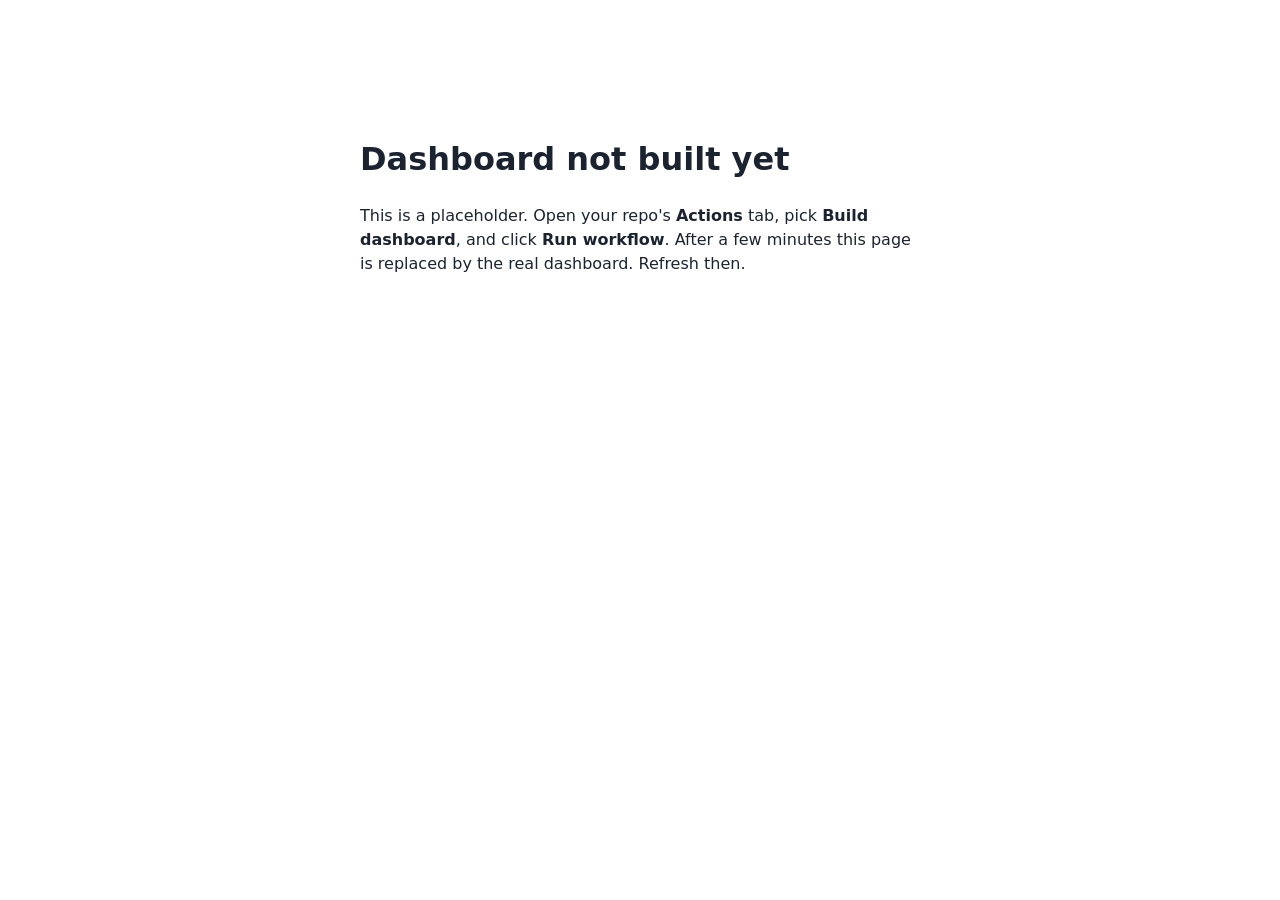
==== index.html @ 1da9a029 "Initial Commit" ====
<!doctype html>
<html lang="en"><head><meta charset="utf-8"><meta name="viewport" content="width=device-width,initial-scale=1">
<title>Dashboard building…</title>
<style>body{font:16px/1.5 system-ui,sans-serif;max-width:560px;margin:15vh auto;padding:0 20px;color:#1c2330}code{background:#eef;padding:1px 5px;border-radius:4px}</style></head>
<body><h1>Dashboard not built yet</h1>
<p>This is a placeholder. Open your repo's <b>Actions</b> tab, pick <b>Build dashboard</b>, and click <b>Run workflow</b>.
After a few minutes this page is replaced by the real dashboard. Refresh then.</p></body></html>
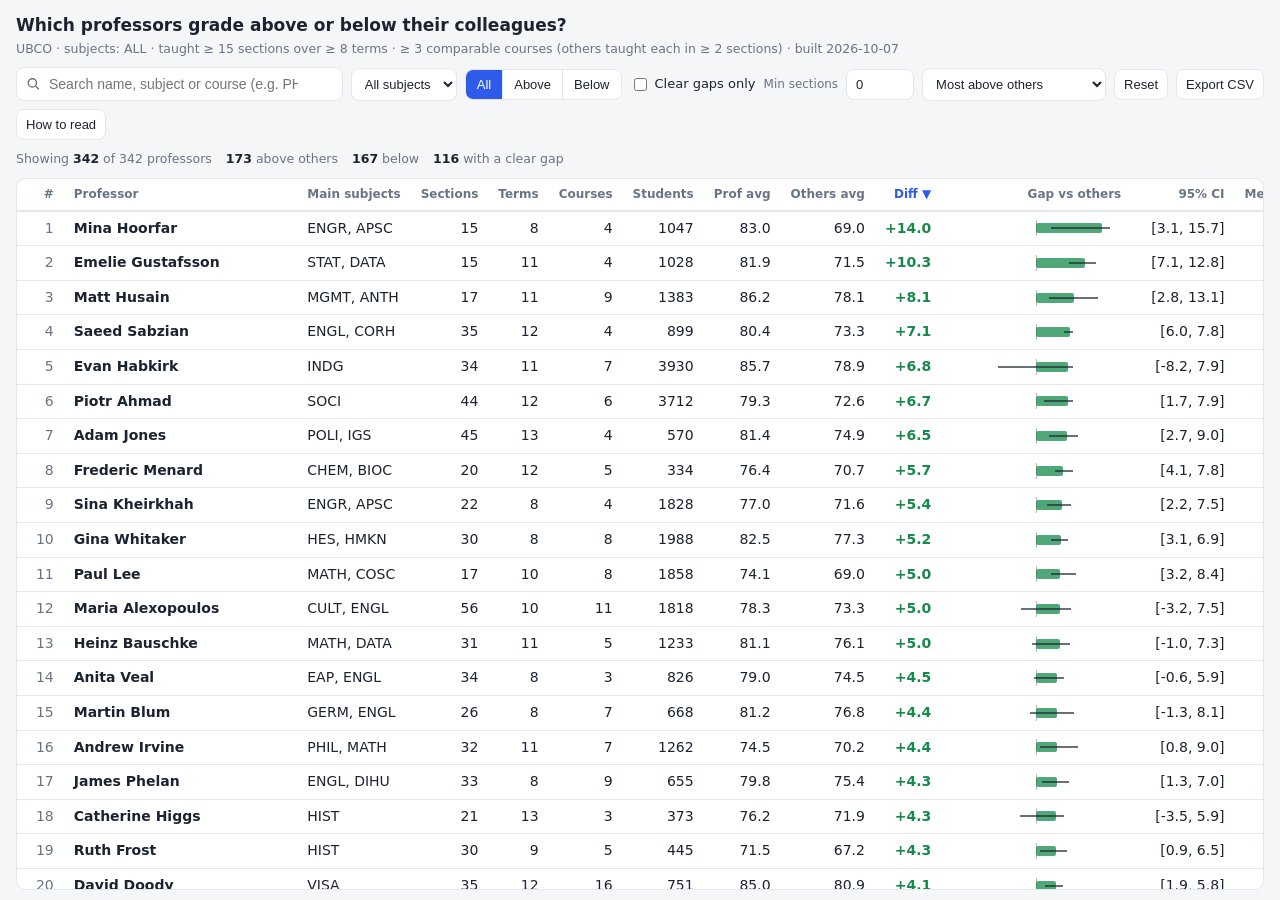
==== commit 34c8ae24: "Update dashboard" ====
--- a/index.html
+++ b/index.html
@@ -1,7 +1,285 @@
 <!doctype html>
-<html lang="en"><head><meta charset="utf-8"><meta name="viewport" content="width=device-width,initial-scale=1">
-<title>Dashboard building…</title>
-<style>body{font:16px/1.5 system-ui,sans-serif;max-width:560px;margin:15vh auto;padding:0 20px;color:#1c2330}code{background:#eef;padding:1px 5px;border-radius:4px}</style></head>
-<body><h1>Dashboard not built yet</h1>
-<p>This is a placeholder. Open your repo's <b>Actions</b> tab, pick <b>Build dashboard</b>, and click <b>Run workflow</b>.
-After a few minutes this page is replaced by the real dashboard. Refresh then.</p></body></html>
+<html lang="en"><head><meta charset="utf-8">
+<meta name="viewport" content="width=device-width,initial-scale=1">
+<title>UBC grade comparison</title>
+<style>
+:root{--bg:#f5f6f8;--panel:#fff;--text:#1c2330;--muted:#6a7485;--line:#e3e7ee;--accent:#2f5bea;--pos:#168a4a;--neg:#c93b3b;--posbg:#e3f4ea;--negbg:#fbe8e8;--hover:#eff3ff;--mark:#fff1a8}
+@media (prefers-color-scheme:dark){:root{--bg:#12151b;--panel:#1b2029;--text:#e6e9ef;--muted:#8b95a7;--line:#2a313d;--accent:#7b9bff;--pos:#4cc27f;--neg:#ef7676;--posbg:#183626;--negbg:#3b1d1d;--hover:#222a3a;--mark:#5c4b00}}
+*{box-sizing:border-box}
+html,body{height:100%;margin:0}
+body{background:var(--bg);color:var(--text);font:14px/1.4 system-ui,-apple-system,"Segoe UI",Roboto,sans-serif}
+.app{display:flex;flex-direction:column;height:100%;padding:14px 16px 10px;gap:10px}
+h1{font-size:17px;margin:0;font-weight:650}
+.sub{color:var(--muted);font-size:12.5px;margin-top:2px}
+.toolbar{display:flex;flex-wrap:wrap;gap:8px;align-items:center}
+.search{position:relative;flex:1 1 260px;min-width:200px}
+.search input{width:100%;padding:8px 30px 8px 32px;border:1px solid var(--line);border-radius:8px;background:var(--panel);color:var(--text);font-size:14px}
+.search input:focus,select:focus,.num:focus{outline:2px solid var(--accent);outline-offset:-1px}
+.search svg{position:absolute;left:10px;top:50%;transform:translateY(-50%);width:15px;height:15px;color:var(--muted)}
+.search .x{position:absolute;right:6px;top:50%;transform:translateY(-50%);border:0;background:none;color:var(--muted);cursor:pointer;font-size:16px;display:none}
+select,.num,.btn{padding:7px 9px;border:1px solid var(--line);border-radius:8px;background:var(--panel);color:var(--text);font-size:13px}
+.num{width:68px}
+.btn{cursor:pointer}
+.btn:hover{border-color:var(--accent)}
+.seg{display:inline-flex;border:1px solid var(--line);border-radius:8px;overflow:hidden}
+.seg button{border:0;background:var(--panel);color:var(--text);padding:7px 11px;cursor:pointer;font-size:13px;border-right:1px solid var(--line)}
+.seg button:last-child{border-right:0}
+.seg button.on{background:var(--accent);color:#fff}
+label.chk{display:inline-flex;align-items:center;gap:5px;font-size:13px;cursor:pointer;user-select:none}
+.lab{font-size:12px;color:var(--muted)}
+.status{font-size:12.5px;color:var(--muted);display:flex;gap:14px;flex-wrap:wrap}
+.status b{color:var(--text)}
+.info{display:none;background:var(--panel);border:1px solid var(--line);border-radius:8px;padding:10px 14px;font-size:12.5px;max-height:34vh;overflow:auto}
+.info.show{display:block}
+.info ul{margin:4px 0 8px 18px;padding:0}
+.tablebox{flex:1;overflow:auto;background:var(--panel);border:1px solid var(--line);border-radius:10px;min-height:120px}
+table{border-collapse:separate;border-spacing:0;width:100%;font-variant-numeric:tabular-nums}
+th,td{padding:7px 10px;text-align:right;white-space:nowrap;border-bottom:1px solid var(--line)}
+th{position:sticky;top:0;background:var(--panel);z-index:2;font-size:12px;color:var(--muted);font-weight:600;cursor:pointer;user-select:none;border-bottom:2px solid var(--line)}
+th:hover{color:var(--text)}
+th.on{color:var(--accent)}
+td.l,th.l{text-align:left}
+tbody tr.row{cursor:pointer}
+tbody tr.row:hover{background:var(--hover)}
+tr.open td{background:var(--hover)}
+td.name{font-weight:600}
+.rk{color:var(--muted);width:42px}
+.pos{color:var(--pos)}.neg{color:var(--neg)}
+.badge{font-size:11px;padding:1px 7px;border-radius:99px;font-weight:600}
+.badge.pos{background:var(--posbg)}.badge.neg{background:var(--negbg)}
+mark{background:var(--mark);color:inherit;border-radius:2px}
+.chart{position:relative;width:170px;height:16px;margin-left:auto}
+.chart .ax{position:absolute;left:50%;top:0;bottom:0;width:1px;background:var(--muted);opacity:.5}
+.chart .bar{position:absolute;top:3px;bottom:3px;border-radius:2px}
+.chart .bar.p{background:var(--pos);opacity:.75}.chart .bar.n{background:var(--neg);opacity:.75}
+.chart .ci{position:absolute;top:7px;height:2px;background:var(--text);opacity:.65}
+tr.det>td{background:var(--bg);padding:10px 16px 14px;text-align:left;white-space:normal}
+.det table{width:auto;min-width:560px;background:var(--panel);border:1px solid var(--line);border-radius:8px}
+.det th{position:static;cursor:default}
+.det .note{color:var(--muted);font-size:12px;margin-bottom:6px}
+.empty{padding:40px;text-align:center;color:var(--muted)}
+.kbd{font-size:11px;border:1px solid var(--line);border-radius:4px;padding:0 4px;color:var(--muted)}
+</style></head>
+<body>
+<div class="app">
+  <div>
+    <h1>Which professors grade above or below their colleagues?</h1>
+    <div class="sub" id="meta"></div>
+  </div>
+
+  <div class="toolbar">
+    <div class="search">
+      <svg viewBox="0 0 20 20" fill="none" stroke="currentColor" stroke-width="2"><circle cx="8.5" cy="8.5" r="5.5"/><path d="M13 13l4 4"/></svg>
+      <input id="q" type="search" placeholder="Search name, subject or course (e.g. PHYS 111)…  press /" autocomplete="off">
+      <button class="x" id="qx" title="Clear">×</button>
+    </div>
+    <select id="subj" title="Filter by main subject"></select>
+    <div class="seg" id="dir">
+      <button data-v="all" class="on">All</button><button data-v="above">Above</button><button data-v="below">Below</button>
+    </div>
+    <label class="chk"><input type="checkbox" id="clear"> Clear gaps only</label>
+    <span class="lab">Min sections</span><input class="num" id="minsec" type="number" min="0" value="0">
+    <select id="sort" title="Sort order"></select>
+    <button class="btn" id="reset">Reset</button>
+    <button class="btn" id="export">Export CSV</button>
+    <button class="btn" id="help">How to read</button>
+  </div>
+
+  <div class="info" id="info">
+    <b>How to read the table</b>
+    <ul>
+      <li><b>Diff</b> = the professor's average minus everyone else's average <i>in the same courses</i>, in percentage points, weighted by how many of the professor's students were in each course. Positive = their sections average higher than colleagues teaching those same courses.</li>
+      <li><b>Prof avg / Others avg</b> use the same course mix and weights, so they subtract cleanly.</li>
+      <li><b>Median course diff</b> and <b>% courses above</b> show whether the gap is consistent or driven by one course.</li>
+      <li><b>95% CI</b> is a bootstrap interval for Diff (resampling courses). <b>Clear gap</b> = the interval excludes 0. In the chart, the bar is Diff and the thin line is the CI.</li>
+      <li>Click any row to see the course-by-course breakdown.</li>
+    </ul>
+    <b>Caveats</b>
+    <ul>
+      <li>With hundreds of professors, a handful will show a "clear gap" by chance alone. Treat the extremes as leads, not verdicts.</li>
+      <li>Averages also reflect class size, term, course mix, and which students enrol; they are not a measure of teaching quality.</li>
+      <li>Co-taught sections count for each listed instructor. Older terms may also list TAs, which the thresholds mostly filter out.</li>
+    </ul>
+  </div>
+
+  <div class="status" id="status"></div>
+  <div class="tablebox"><table><thead id="thead"></thead><tbody id="tbody"></tbody></table></div>
+</div>
+
+<script>
+const DATA = [{"Professor": "Mina Hoorfar", "Main subjects": "ENGR, APSC", "Sections": 15, "Terms": 8, "Courses compared": 4, "Students": 1047, "Prof avg": 83.01, "Others avg": 69.02, "Diff": 13.99, "Median course diff": 7.16, "% courses above": 100.0, "CI low": 3.06, "CI high": 15.68, "Clear gap?": "yes", "courses": [{"course": "ENGR 375", "sections": 7, "others_sections": 5, "students": 816, "prof": 83.68, "others": 67.9, "diff": 15.79}, {"course": "APSC 252", "sections": 1, "others_sections": 27, "students": 200, "prof": 78.81, "others": 70.47, "diff": 8.34}, {"course": "ENGR 477", "sections": 1, "others_sections": 21, "students": 19, "prof": 89.84, "others": 88.62, "diff": 1.22}, {"course": "ENGR 598", "sections": 2, "others_sections": 34, "students": 12, "prof": 96.33, "others": 90.36, "diff": 5.97}]}, {"Professor": "Emelie Gustafsson", "Main subjects": "STAT, DATA", "Sections": 15, "Terms": 11, "Courses compared": 4, "Students": 1028, "Prof avg": 81.86, "Others avg": 71.55, "Diff": 10.31, "Median course diff": 11.46, "% courses above": 100.0, "CI low": 7.06, "CI high": 12.76, "Clear gap?": "yes", "courses": [{"course": "STAT 121", "sections": 8, "others_sections": 24, "students": 602, "prof": 79.64, "others": 69.43, "diff": 10.2}, {"course": "STAT 124", "sections": 3, "others_sections": 22, "students": 256, "prof": 82.09, "others": 69.38, "diff": 12.72}, {"course": "DATA 543", "sections": 3, "others_sections": 4, "students": 107, "prof": 92.82, "others": 89.21, "diff": 3.61}, {"course": "STAT 230", "sections": 1, "others_sections": 28, "students": 63, "prof": 83.57, "others": 70.65, "diff": 12.92}]}, {"Professor": "Matt Husain", "Main subjects": "MGMT, ANTH", "Sections": 17, "Terms": 11, "Courses compared": 9, "Students": 1383, "Prof avg": 86.16, "Others avg": 78.1, "Diff": 8.06, "Median course diff": 9.9, "% courses above": 88.89, "CI low": 2.81, "CI high": 13.1, "Clear gap?": "yes", "courses": [{"course": "MGMT 442", "sections": 2, "others_sections": 13, "students": 329, "prof": 94.28, "others": 77.88, "diff": 16.39}, {"course": "MGMT 482", "sections": 2, "others_sections": 12, "students": 213, "prof": 90.25, "others": 80.35, "diff": 9.9}, {"course": "MGMT 380", "sections": 1, "others_sections": 20, "students": 206, "prof": 78.2, "others": 81.07, "diff": -2.87}, {"course": "MGMT 110", "sections": 2, "others_sections": 27, "students": 192, "prof": 77.98, "others": 72.52, "diff": 5.46}, {"course": "ANTH 355", "sections": 4, "others_sections": 4, "students": 183, "prof": 84.85, "others": 80.88, "diff": 3.96}, {"course": "ANTH 100", "sections": 1, "others_sections": 61, "students": 97, "prof": 79.92, "others": 75.36, "diff": 4.56}, {"course": "SOCI 301", "sections": 1, "others_sections": 4, "students": 69, "prof": 90.6, "others": 77.97, "diff": 12.63}, {"course": "SOCI 111", "sections": 1, "others_sections": 51, "students": 54, "prof": 87.7, "others": 74.92, "diff": 12.78}, {"course": "SOCI 496", "sections": 1, "others_sections": 25, "students": 40, "prof": 89.28, "others": 77.77, "diff": 11.5}]}, {"Professor": "Saeed Sabzian", "Main subjects": "ENGL, CORH", "Sections": 35, "Terms": 12, "Courses compared": 4, "Students": 899, "Prof avg": 80.43, "Others avg": 73.32, "Diff": 7.11, "Median course diff": 7.12, "% courses above": 75.0, "CI low": 5.99, "CI high": 7.83, "Clear gap?": "yes", "courses": [{"course": "ENGL 109", "sections": 18, "others_sections": 40, "students": 454, "prof": 80.07, "others": 72.27, "diff": 7.8}, {"course": "ENGL 112", "sections": 15, "others_sections": 437, "students": 407, "prof": 80.23, "others": 73.79, "diff": 6.44}, {"course": "CORH 203", "sections": 1, "others_sections": 15, "students": 28, "prof": 88.4, "others": 80.11, "diff": 8.29}, {"course": "ENGL 394", "sections": 1, "others_sections": 11, "students": 10, "prof": 82.9, "others": 83.02, "diff": -0.12}]}, {"Professor": "Evan Habkirk", "Main subjects": "INDG", "Sections": 34, "Terms": 11, "Courses compared": 7, "Students": 3930, "Prof avg": 85.7, "Others avg": 78.87, "Diff": 6.84, "Median course diff": -1.98, "% courses above": 14.29, "CI low": -8.17, "CI high": 7.9, "Clear gap?": "", "courses": [{"course": "INDG 100", "sections": 16, "others_sections": 35, "students": 3527, "prof": 86.53, "others": 78.36, "diff": 8.16}, {"course": "INDG 306", "sections": 4, "others_sections": 5, "students": 113, "prof": 78.53, "others": 81.25, "diff": -2.72}, {"course": "INDG 203", "sections": 4, "others_sections": 7, "students": 81, "prof": 79.15, "others": 81.14, "diff": -1.98}, {"course": "INDG 295", "sections": 4, "others_sections": 7, "students": 80, "prof": 70.91, "others": 85.03, "diff": -14.13}, {"course": "INDG 404", "sections": 3, "others_sections": 4, "students": 70, "prof": 84.19, "others": 84.81, "diff": -0.61}, {"course": "INDG 405", "sections": 2, "others_sections": 19, "students": 41, "prof": 80.03, "others": 86.85, "diff": -6.83}, {"course": "INDG 440", "sections": 1, "others_sections": 7, "students": 18, "prof": 83.3, "others": 83.46, "diff": -0.16}]}, {"Professor": "Piotr Ahmad", "Main subjects": "SOCI", "Sections": 44, "Terms": 12, "Courses compared": 6, "Students": 3712, "Prof avg": 79.28, "Others avg": 72.59, "Diff": 6.69, "Median course diff": 4.15, "% courses above": 100.0, "CI low": 1.74, "CI high": 7.89, "Clear gap?": "yes", "courses": [{"course": "SOCI 111", "sections": 16, "others_sections": 36, "students": 2792, "prof": 80.29, "others": 72.23, "diff": 8.06}, {"course": "SOCI 209", "sections": 9, "others_sections": 6, "students": 463, "prof": 72.17, "others": 71.13, "diff": 1.05}, {"course": "SOCI 463", "sections": 5, "others_sections": 5, "students": 141, "prof": 80.9, "others": 76.41, "diff": 4.49}, {"course": "SOCI 376", "sections": 4, "others_sections": 8, "students": 139, "prof": 77.59, "others": 74.55, "diff": 3.04}, {"course": "SOCI 362", "sections": 3, "others_sections": 8, "students": 134, "prof": 82.87, "others": 78.13, "diff": 4.74}, {"course": "SOCI 295", "sections": 1, "others_sections": 9, "students": 43, "prof": 79.5, "others": 75.69, "diff": 3.81}]}, {"Professor": "Adam Jones", "Main subjects": "POLI, IGS", "Sections": 45, "Terms": 13, "Courses compared": 4, "Students": 570, "Prof avg": 81.41, "Others avg": 74.87, "Diff": 6.54, "Median course diff": 4.29, "% courses above": 100.0, "CI low": 2.72, "CI high": 8.96, "Clear gap?": "yes", "courses": [{"course": "POLI 391", "sections": 8, "others_sections": 9, "students": 313, "prof": 79.92, "others": 74.23, "diff": 5.69}, {"course": "POLI 383", "sections": 4, "others_sections": 2, "students": 184, "prof": 83.25, "others": 73.77, "diff": 9.48}, {"course": "POLI 464", "sections": 2, "others_sections": 33, "students": 57, "prof": 81.7, "others": 79.03, "diff": 2.67}, {"course": "IGS 588", "sections": 2, "others_sections": 3, "students": 16, "prof": 88.19, "others": 85.3, "diff": 2.89}]}, {"Professor": "Frederic Menard", "Main subjects": "CHEM, BIOC", "Sections": 20, "Terms": 12, "Courses compared": 5, "Students": 334, "Prof avg": 76.4, "Others avg": 70.67, "Diff": 5.74, "Median course diff": 6.2, "% courses above": 100.0, "CI low": 4.09, "CI high": 7.84, "Clear gap?": "yes", "courses": [{"course": "CHEM 214", "sections": 1, "others_sections": 19, "students": 174, "prof": 73.14, "others": 69.18, "diff": 3.95}, {"course": "CHEM 204", "sections": 1, "others_sections": 20, "students": 107, "prof": 76.5, "others": 68.61, "diff": 7.89}, {"course": "CHEM 422", "sections": 4, "others_sections": 6, "students": 34, "prof": 87.21, "others": 79.35, "diff": 7.86}, {"course": "CHEM 463", "sections": 1, "others_sections": 10, "students": 13, "prof": 86.62, "others": 80.41, "diff": 6.2}, {"course": "BIOC 420", "sections": 1, "others_sections": 5, "students": 6, "prof": 86.0, "others": 80.14, "diff": 5.86}]}, {"Professor": "Sina Kheirkhah", "Main subjects": "ENGR, APSC", "Sections": 22, "Terms": 8, "Courses compared": 4, "Students": 1828, "Prof avg": 77.02, "Others avg": 71.59, "Diff": 5.43, "Median course diff": 2.79, "% courses above": 75.0, "CI low": 2.23, "CI high": 7.5, "Clear gap?": "yes", "courses": [{"course": "APSC 252", "sections": 7, "others_sections": 21, "students": 1039, "prof": 76.5, "others": 68.92, "diff": 7.58}, {"course": "APSC 181", "sections": 3, "others_sections": 31, "students": 500, "prof": 70.33, "others": 67.99, "diff": 2.34}, {"course": "ENGR 499", "sections": 1, "others_sections": 11, "students": 283, "prof": 90.6, "others": 87.35, "diff": 3.25}, {"course": "ENGR 598", "sections": 1, "others_sections": 35, "students": 6, "prof": 83.83, "others": 90.65, "diff": -6.82}]}, {"Professor": "Gina Whitaker", "Main subjects": "HES, HMKN", "Sections": 30, "Terms": 8, "Courses compared": 8, "Students": 1988, "Prof avg": 82.53, "Others avg": 77.29, "Diff": 5.24, "Median course diff": 4.89, "% courses above": 87.5, "CI low": 3.14, "CI high": 6.88, "Clear gap?": "yes", "courses": [{"course": "HMKN 201", "sections": 2, "others_sections": 5, "students": 428, "prof": 82.28, "others": 76.3, "diff": 5.98}, {"course": "HMKN 322", "sections": 3, "others_sections": 4, "students": 319, "prof": 85.74, "others": 76.48, "diff": 9.25}, {"course": "HMKN 331", "sections": 3, "others_sections": 4, "students": 294, "prof": 82.56, "others": 78.0, "diff": 4.57}, {"course": "HMKN 100", "sections": 1, "others_sections": 6, "students": 238, "prof": 79.09, "others": 76.25, "diff": 2.84}, {"course": "HMKN 190", "sections": 1, "others_sections": 6, "students": 225, "prof": 84.88, "others": 77.4, "diff": 7.48}, {"course": "HMKN 191", "sections": 1, "others_sections": 6, "students": 220, "prof": 82.15, "others": 76.94, "diff": 5.21}, {"course": "HMKN 203", "sections": 1, "others_sections": 6, "students": 150, "prof": 82.15, "others": 79.71, "diff": 2.44}, {"course": "HMKN 335", "sections": 1, "others_sections": 11, "students": 114, "prof": 78.2, "others": 80.83, "diff": -2.63}]}, {"Professor": "Paul Lee", "Main subjects": "MATH, COSC", "Sections": 17, "Terms": 10, "Courses compared": 8, "Students": 1858, "Prof avg": 74.06, "Others avg": 69.03, "Diff": 5.03, "Median course diff": 7.24, "% courses above": 87.5, "CI low": 3.22, "CI high": 8.39, "Clear gap?": "yes", "courses": [{"course": "MATH 100", "sections": 4, "others_sections": 63, "students": 762, "prof": 69.96, "others": 67.09, "diff": 2.87}, {"course": "MATH 200", "sections": 5, "others_sections": 25, "students": 364, "prof": 78.45, "others": 71.6, "diff": 6.86}, {"course": "MATH 101", "sections": 2, "others_sections": 58, "students": 177, "prof": 68.56, "others": 68.84, "diff": -0.28}, {"course": "MATH 221", "sections": 2, "others_sections": 29, "students": 177, "prof": 80.29, "others": 70.79, "diff": 9.5}, {"course": "STAT 124", "sections": 1, "others_sections": 24, "students": 139, "prof": 75.8, "others": 70.12, "diff": 5.68}, {"course": "MATH 125", "sections": 1, "others_sections": 22, "students": 106, "prof": 76.45, "others": 66.52, "diff": 9.94}, {"course": "MATH 317", "sections": 1, "others_sections": 11, "students": 92, "prof": 80.71, "others": 71.18, "diff": 9.53}, {"course": "COSC 221", "sections": 1, "others_sections": 24, "students": 41, "prof": 81.3, "others": 73.68, "diff": 7.62}]}, {"Professor": "Maria Alexopoulos", "Main subjects": "CULT, ENGL", "Sections": 56, "Terms": 10, "Courses compared": 11, "Students": 1818, "Prof avg": 78.27, "Others avg": 73.25, "Diff": 5.01, "Median course diff": 4.31, "% courses above": 81.82, "CI low": -3.18, "CI high": 7.46, "Clear gap?": "", "courses": [{"course": "CULT 101", "sections": 32, "others_sections": 20, "students": 1276, "prof": 78.92, "others": 71.67, "diff": 7.25}, {"course": "CULT 100", "sections": 5, "others_sections": 44, "students": 224, "prof": 71.22, "others": 76.94, "diff": -5.71}, {"course": "APSC 201", "sections": 3, "others_sections": 105, "students": 109, "prof": 71.6, "others": 75.55, "diff": -3.95}, {"course": "ENGL 150", "sections": 1, "others_sections": 197, "students": 70, "prof": 83.6, "others": 71.48, "diff": 12.12}, {"course": "ENGL 412", "sections": 4, "others_sections": 2, "students": 41, "prof": 85.6, "others": 79.39, "diff": 6.21}, {"course": "CULT 400", "sections": 2, "others_sections": 10, "students": 29, "prof": 86.6, "others": 82.29, "diff": 4.31}, {"course": "ENGL 309", "sections": 1, "others_sections": 10, "students": 25, "prof": 84.32, "others": 79.12, "diff": 5.2}, {"course": "ENGL 493", "sections": 2, "others_sections": 11, "students": 23, "prof": 87.39, "others": 80.48, "diff": 6.92}, {"course": "CULT 371", "sections": 1, "others_sections": 7, "students": 9, "prof": 82.67, "others": 79.41, "diff": 3.26}, {"course": "ENGL 525", "sections": 1, "others_sections": 2, "students": 6, "prof": 91.7, "others": 89.75, "diff": 1.95}, {"course": "ENGL 501", "sections": 1, "others_sections": 3, "students": 6, "prof": 90.2, "others": 88.56, "diff": 1.64}]}, {"Professor": "Heinz Bauschke", "Main subjects": "MATH, DATA", "Sections": 31, "Terms": 11, "Courses compared": 5, "Students": 1233, "Prof avg": 81.11, "Others avg": 76.11, "Diff": 5.0, "Median course diff": 0.59, "% courses above": 60.0, "CI low": -0.97, "CI high": 7.29, "Clear gap?": "", "courses": [{"course": "MATH 220", "sections": 10, "others_sections": 2, "students": 751, "prof": 81.55, "others": 73.76, "diff": 7.79}, {"course": "MATH 100", "sections": 1, "others_sections": 66, "students": 234, "prof": 67.87, "others": 67.28, "diff": 0.59}, {"course": "DATA 585", "sections": 5, "others_sections": 2, "students": 154, "prof": 96.13, "others": 93.23, "diff": 2.9}, {"course": "MATH 563", "sections": 6, "others_sections": 2, "students": 55, "prof": 91.73, "others": 92.65, "diff": -0.92}, {"course": "MATH 327", "sections": 1, "others_sections": 11, "students": 39, "prof": 77.8, "others": 83.53, "diff": -5.73}]}, {"Professor": "Anita Veal", "Main subjects": "EAP, ENGL", "Sections": 34, "Terms": 8, "Courses compared": 3, "Students": 826, "Prof avg": 78.95, "Others avg": 74.45, "Diff": 4.5, "Median course diff": 4.44, "% courses above": 66.67, "CI low": -0.55, "CI high": 5.94, "Clear gap?": "", "courses": [{"course": "ENGL 112", "sections": 16, "others_sections": 436, "students": 454, "prof": 78.27, "others": 73.84, "diff": 4.44}, {"course": "EAP 104", "sections": 14, "others_sections": 26, "students": 294, "prof": 80.34, "others": 74.41, "diff": 5.94}, {"course": "EAP 103", "sections": 4, "others_sections": 7, "students": 78, "prof": 77.65, "others": 78.2, "diff": -0.55}]}, {"Professor": "Martin Blum", "Main subjects": "GERM, ENGL", "Sections": 26, "Terms": 8, "Courses compared": 7, "Students": 668, "Prof avg": 81.23, "Others avg": 76.82, "Diff": 4.41, "Median course diff": 1.73, "% courses above": 71.43, "CI low": -1.31, "CI high": 8.07, "Clear gap?": "", "courses": [{"course": "ENGL 150", "sections": 7, "others_sections": 191, "students": 230, "prof": 81.46, "others": 71.25, "diff": 10.21}, {"course": "GERM 100", "sections": 4, "others_sections": 18, "students": 138, "prof": 84.33, "others": 79.92, "diff": 4.4}, {"course": "GERM 110", "sections": 4, "others_sections": 10, "students": 100, "prof": 79.19, "others": 82.55, "diff": -3.35}, {"course": "ENGL 344", "sections": 2, "others_sections": 4, "students": 72, "prof": 82.2, "others": 77.14, "diff": 5.06}, {"course": "ENGL 428", "sections": 3, "others_sections": 2, "students": 57, "prof": 79.32, "others": 77.59, "diff": 1.73}, {"course": "GERM 200", "sections": 2, "others_sections": 7, "students": 39, "prof": 81.77, "others": 80.21, "diff": 1.56}, {"course": "GERM 210", "sections": 2, "others_sections": 7, "students": 32, "prof": 73.12, "others": 79.44, "diff": -6.31}]}, {"Professor": "Andrew Irvine", "Main subjects": "PHIL, MATH", "Sections": 32, "Terms": 11, "Courses compared": 7, "Students": 1262, "Prof avg": 74.52, "Others avg": 70.16, "Diff": 4.36, "Median course diff": 4.03, "% courses above": 71.43, "CI low": 0.82, "CI high": 9.0, "Clear gap?": "yes", "courses": [{"course": "PHIL 338", "sections": 13, "others_sections": 3, "students": 490, "prof": 75.8, "others": 71.77, "diff": 4.03}, {"course": "PHIL 111", "sections": 6, "others_sections": 44, "students": 349, "prof": 72.35, "others": 71.73, "diff": 0.62}, {"course": "PHIL 310", "sections": 7, "others_sections": 2, "students": 247, "prof": 76.02, "others": 64.62, "diff": 11.41}, {"course": "PHIL 121", "sections": 2, "others_sections": 29, "students": 100, "prof": 67.5, "others": 68.82, "diff": -1.33}, {"course": "PHIL 309", "sections": 1, "others_sections": 4, "students": 39, "prof": 80.8, "others": 67.42, "diff": 13.38}, {"course": "MATH 460", "sections": 1, "others_sections": 7, "students": 25, "prof": 82.56, "others": 77.52, "diff": 5.04}, {"course": "PHIL 418", "sections": 1, "others_sections": 4, "students": 12, "prof": 75.5, "others": 77.34, "diff": -1.84}]}, {"Professor": "James Phelan", "Main subjects": "ENGL, DIHU", "Sections": 33, "Terms": 8, "Courses compared": 9, "Students": 655, "Prof avg": 79.75, "Others avg": 75.4, "Diff": 4.35, "Median course diff": 5.16, "% courses above": 77.78, "CI low": 1.33, "CI high": 7.04, "Clear gap?": "yes", "courses": [{"course": "ENGL 150", "sections": 5, "others_sections": 193, "students": 160, "prof": 79.31, "others": 71.42, "diff": 7.89}, {"course": "ENGL 155", "sections": 6, "others_sections": 8, "students": 130, "prof": 78.85, "others": 79.67, "diff": -0.81}, {"course": "ENGL 250", "sections": 3, "others_sections": 18, "students": 84, "prof": 80.28, "others": 77.21, "diff": 3.06}, {"course": "ENGL 153", "sections": 3, "others_sections": 71, "students": 81, "prof": 75.22, "others": 70.06, "diff": 5.16}, {"course": "CORH 204", "sections": 2, "others_sections": 10, "students": 72, "prof": 83.9, "others": 78.0, "diff": 5.9}, {"course": "ENGL 112", "sections": 2, "others_sections": 450, "students": 59, "prof": 82.56, "others": 73.95, "diff": 8.62}, {"course": "DIHU 155", "sections": 4, "others_sections": 7, "students": 45, "prof": 77.42, "others": 79.99, "diff": -2.57}, {"course": "CULT 275", "sections": 2, "others_sections": 11, "students": 14, "prof": 85.37, "others": 74.16, "diff": 11.2}, {"course": "ENGL 394", "sections": 1, "others_sections": 11, "students": 10, "prof": 86.8, "others": 82.84, "diff": 3.96}]}, {"Professor": "Catherine Higgs", "Main subjects": "HIST", "Sections": 21, "Terms": 13, "Courses compared": 3, "Students": 373, "Prof avg": 76.19, "Others avg": 71.89, "Diff": 4.3, "Median course diff": -3.43, "% courses above": 33.33, "CI low": -3.55, "CI high": 5.87, "Clear gap?": "", "courses": [{"course": "HIST 145", "sections": 4, "others_sections": 11, "students": 311, "prof": 77.5, "others": 71.64, "diff": 5.87}, {"course": "HIST 381", "sections": 3, "others_sections": 7, "students": 53, "prof": 69.74, "others": 73.29, "diff": -3.55}, {"course": "HIST 461", "sections": 1, "others_sections": 2, "students": 9, "prof": 68.89, "others": 72.32, "diff": -3.43}]}, {"Professor": "Ruth Frost", "Main subjects": "HIST", "Sections": 30, "Terms": 9, "Courses compared": 5, "Students": 445, "Prof avg": 71.5, "Others avg": 67.24, "Diff": 4.26, "Median course diff": 4.06, "% courses above": 80.0, "CI low": 0.89, "CI high": 6.49, "Clear gap?": "yes", "courses": [{"course": "HIST 119", "sections": 5, "others_sections": 3, "students": 315, "prof": 69.12, "others": 65.06, "diff": 4.06}, {"course": "HIST 430", "sections": 4, "others_sections": 2, "students": 72, "prof": 78.86, "others": 71.75, "diff": 7.11}, {"course": "HIST 343", "sections": 1, "others_sections": 5, "students": 30, "prof": 77.97, "others": 74.46, "diff": 3.51}, {"course": "HIST 325", "sections": 1, "others_sections": 3, "students": 19, "prof": 73.3, "others": 66.82, "diff": 6.48}, {"course": "HIST 492", "sections": 1, "others_sections": 10, "students": 9, "prof": 70.67, "others": 84.41, "diff": -13.74}]}, {"Professor": "David Doody", "Main subjects": "VISA", "Sections": 35, "Terms": 12, "Courses compared": 16, "Students": 751, "Prof avg": 85.02, "Others avg": 80.87, "Diff": 4.14, "Median course diff": 3.97, "% courses above": 81.25, "CI low": 1.92, "CI high": 5.76, "Clear gap?": "yes", "courses": [{"course": "VISA 137", "sections": 3, "others_sections": 5, "students": 220, "prof": 84.96, "others": 79.33, "diff": 5.62}, {"course": "VISA 482", "sections": 4, "others_sections": 8, "students": 85, "prof": 82.65, "others": 79.01, "diff": 3.63}, {"course": "VISA 483", "sections": 4, "others_sections": 8, "students": 84, "prof": 83.94, "others": 80.4, "diff": 3.54}, {"course": "VISA 460", "sections": 5, "others_sections": 7, "students": 67, "prof": 95.09, "others": 85.13, "diff": 9.96}, {"course": "VISA 103", "sections": 3, "others_sections": 23, "students": 61, "prof": 81.01, "others": 82.08, "diff": -1.07}, {"course": "VISA 102", "sections": 2, "others_sections": 43, "students": 43, "prof": 79.29, "others": 80.54, "diff": -1.25}, {"course": "VISA 104", "sections": 2, "others_sections": 22, "students": 42, "prof": 83.05, "others": 79.62, "diff": 3.43}, {"course": "VISA 105", "sections": 2, "others_sections": 22, "students": 35, "prof": 83.74, "others": 80.44, "diff": 3.31}, {"course": "VISA 225", "sections": 1, "others_sections": 11, "students": 22, "prof": 88.2, "others": 83.78, "diff": 4.42}, {"course": "VISA 312", "sections": 1, "others_sections": 24, "students": 19, "prof": 89.9, "others": 84.44, "diff": 5.46}, {"course": "VISA 282", "sections": 1, "others_sections": 11, "students": 18, "prof": 80.0, "others": 82.03, "diff": -2.03}, {"course": "VISA 283", "sections": 1, "others_sections": 11, "students": 16, "prof": 86.7, "others": 82.07, "diff": 4.63}, {"course": "VISA 215", "sections": 1, "others_sections": 18, "students": 14, "prof": 86.1, "others": 82.52, "diff": 3.58}, {"course": "VISA 322", "sections": 1, "others_sections": 20, "students": 10, "prof": 88.1, "others": 82.58, "diff": 5.52}, {"course": "VISA 245", "sections": 1, "others_sections": 9, "students": 9, "prof": 86.4, "others": 82.1, "diff": 4.3}, {"course": "VISA 290", "sections": 1, "others_sections": 2, "students": 6, "prof": 100.0, "others": 87.06, "diff": 12.94}]}, {"Professor": "Sandra Christine Balfour", "Main subjects": "NRSG", "Sections": 48, "Terms": 13, "Courses compared": 4, "Students": 2111, "Prof avg": 86.71, "Others avg": 82.57, "Diff": 4.14, "Median course diff": 2.8, "% courses above": 75.0, "CI low": -0.69, "CI high": 6.29, "Clear gap?": "", "courses": [{"course": "NRSG 111", "sections": 14, "others_sections": 4, "students": 1220, "prof": 86.08, "others": 79.7, "diff": 6.38}, {"course": "NRSG 229", "sections": 9, "others_sections": 11, "students": 588, "prof": 88.43, "others": 89.18, "diff": -0.75}, {"course": "NRSG 321", "sections": 4, "others_sections": 2, "students": 252, "prof": 85.38, "others": 79.86, "diff": 5.52}, {"course": "NRSG 428", "sections": 2, "others_sections": 7, "students": 51, "prof": 88.54, "others": 88.45, "diff": 0.09}]}, {"Professor": "Robert Friberg", "Main subjects": "EESC, SUST", "Sections": 28, "Terms": 12, "Courses compared": 5, "Students": 3544, "Prof avg": 73.75, "Others avg": 69.71, "Diff": 4.04, "Median course diff": 2.77, "% courses above": 60.0, "CI low": -2.32, "CI high": 7.28, "Clear gap?": "", "courses": [{"course": "EESC 101", "sections": 14, "others_sections": 9, "students": 2217, "prof": 74.28, "others": 66.83, "diff": 7.45}, {"course": "SUST 100", "sections": 8, "others_sections": 13, "students": 839, "prof": 71.41, "others": 73.99, "diff": -2.57}, {"course": "EESC 106", "sections": 3, "others_sections": 9, "students": 313, "prof": 72.05, "others": 74.03, "diff": -1.97}, {"course": "GEOG 129", "sections": 2, "others_sections": 31, "students": 149, "prof": 81.13, "others": 78.37, "diff": 2.77}, {"course": "GEOG 316", "sections": 1, "others_sections": 9, "students": 26, "prof": 81.8, "others": 76.11, "diff": 5.69}]}, {"Professor": "Kerrie Charnley", "Main subjects": "ENGL, CULT", "Sections": 29, "Terms": 9, "Courses compared": 4, "Students": 369, "Prof avg": 76.94, "Others avg": 72.93, "Diff": 4.01, "Median course diff": 3.99, "% courses above": 100.0, "CI low": 3.5, "CI high": 5.38, "Clear gap?": "yes", "courses": [{"course": "ENGL 114", "sections": 10, "others_sections": 6, "students": 197, "prof": 71.6, "others": 67.67, "diff": 3.93}, {"course": "ENGL 387", "sections": 5, "others_sections": 3, "students": 110, "prof": 82.78, "others": 78.73, "diff": 4.05}, {"course": "INDG 202", "sections": 3, "others_sections": 8, "students": 55, "prof": 82.08, "others": 78.95, "diff": 3.13}, {"course": "ENGL 394", "sections": 1, "others_sections": 11, "students": 7, "prof": 95.0, "others": 82.64, "diff": 12.36}]}, {"Professor": "Jacen Dennis", "Main subjects": "VISA, MDST", "Sections": 16, "Terms": 8, "Courses compared": 6, "Students": 815, "Prof avg": 82.35, "Others avg": 78.35, "Diff": 4.0, "Median course diff": 2.94, "% courses above": 66.67, "CI low": 2.29, "CI high": 7.37, "Clear gap?": "yes", "courses": [{"course": "VISA 106", "sections": 5, "others_sections": 22, "students": 411, "prof": 81.89, "others": 79.1, "diff": 2.79}, {"course": "VISA 108", "sections": 3, "others_sections": 12, "students": 151, "prof": 85.7, "others": 76.36, "diff": 9.34}, {"course": "VISA 110", "sections": 2, "others_sections": 17, "students": 141, "prof": 79.41, "others": 76.33, "diff": 3.09}, {"course": "VISA 266", "sections": 4, "others_sections": 6, "students": 79, "prof": 83.26, "others": 79.26, "diff": 4.01}, {"course": "VISA 268", "sections": 1, "others_sections": 10, "students": 18, "prof": 79.4, "others": 80.52, "diff": -1.12}, {"course": "MDST 499", "sections": 1, "others_sections": 4, "students": 15, "prof": 87.53, "others": 89.5, "diff": -1.97}]}, {"Professor": "Tania Willard", "Main subjects": "CCS, VISA", "Sections": 19, "Terms": 9, "Courses compared": 11, "Students": 324, "Prof avg": 83.53, "Others avg": 79.54, "Diff": 3.99, "Median course diff": 3.02, "% courses above": 63.64, "CI low": -1.36, "CI high": 7.86, "Clear gap?": "", "courses": [{"course": "CCS 150", "sections": 2, "others_sections": 7, "students": 89, "prof": 84.79, "others": 73.67, "diff": 11.12}, {"course": "CCS 250", "sections": 2, "others_sections": 7, "students": 69, "prof": 83.77, "others": 78.85, "diff": 4.92}, {"course": "VISA 482", "sections": 2, "others_sections": 10, "students": 42, "prof": 78.61, "others": 80.67, "diff": -2.06}, {"course": "CCS 507", "sections": 3, "others_sections": 7, "students": 26, "prof": 87.85, "others": 88.52, "diff": -0.67}, {"course": "VISA 483", "sections": 1, "others_sections": 11, "students": 20, "prof": 73.15, "others": 82.44, "diff": -9.29}, {"course": "VISA 102", "sections": 1, "others_sections": 44, "students": 20, "prof": 82.55, "others": 80.44, "diff": 2.11}, {"course": "VISA 312", "sections": 1, "others_sections": 24, "students": 17, "prof": 87.59, "others": 84.57, "diff": 3.02}, {"course": "CRWR 470", "sections": 2, "others_sections": 14, "students": 15, "prof": 88.12, "others": 83.71, "diff": 4.41}, {"course": "VISA 336", "sections": 1, "others_sections": 23, "students": 14, "prof": 84.29, "others": 78.02, "diff": 6.26}, {"course": "VISA 206", "sections": 1, "others_sections": 4, "students": 6, "prof": 89.5, "others": 83.56, "diff": 5.94}, {"course": "VISA 460", "sections": 1, "others_sections": 11, "students": 6, "prof": 85.0, "others": 90.12, "diff": -5.12}]}, {"Professor": "David Boutillier", "Main subjects": "PHIL", "Sections": 16, "Terms": 9, "Courses compared": 3, "Students": 400, "Prof avg": 75.71, "Others avg": 71.75, "Diff": 3.96, "Median course diff": 3.64, "% courses above": 100.0, "CI low": 0.6, "CI high": 4.64, "Clear gap?": "yes", "courses": [{"course": "PHIL 111", "sections": 8, "others_sections": 42, "students": 203, "prof": 75.17, "others": 71.53, "diff": 3.64}, {"course": "PHIL 120", "sections": 7, "others_sections": 35, "students": 180, "prof": 76.34, "others": 71.7, "diff": 4.64}, {"course": "PHIL 210", "sections": 1, "others_sections": 13, "students": 17, "prof": 75.4, "others": 74.8, "diff": 0.6}]}, {"Professor": "Mark Rheault", "Main subjects": "BIOL", "Sections": 21, "Terms": 12, "Courses compared": 4, "Students": 334, "Prof avg": 80.5, "Others avg": 76.66, "Diff": 3.84, "Median course diff": 4.29, "% courses above": 100.0, "CI low": 2.78, "CI high": 5.38, "Clear gap?": "yes", "courses": [{"course": "BIOL 205", "sections": 2, "others_sections": 10, "students": 114, "prof": 76.28, "others": 72.52, "diff": 3.76}, {"course": "BIOL 312", "sections": 1, "others_sections": 12, "students": 110, "prof": 80.9, "others": 78.5, "diff": 2.4}, {"course": "BIOL 420", "sections": 3, "others_sections": 40, "students": 77, "prof": 85.57, "others": 80.74, "diff": 4.83}, {"course": "BIOL 357", "sections": 1, "others_sections": 9, "students": 33, "prof": 81.9, "others": 75.26, "diff": 6.64}]}, {"Professor": "Ramine Adl", "Main subjects": "FREN", "Sections": 32, "Terms": 12, "Courses compared": 8, "Students": 733, "Prof avg": 82.35, "Others avg": 78.55, "Diff": 3.8, "Median course diff": 3.08, "% courses above": 87.5, "CI low": 2.38, "CI high": 4.98, "Clear gap?": "yes", "courses": [{"course": "FREN 103", "sections": 4, "others_sections": 49, "students": 187, "prof": 77.32, "others": 74.46, "diff": 2.86}, {"course": "FREN 353", "sections": 9, "others_sections": 3, "students": 174, "prof": 82.77, "others": 77.36, "diff": 5.42}, {"course": "FREN 355", "sections": 8, "others_sections": 3, "students": 137, "prof": 84.6, "others": 81.85, "diff": 2.76}, {"course": "FREN 101", "sections": 4, "others_sections": 37, "students": 127, "prof": 88.62, "others": 82.95, "diff": 5.67}, {"course": "FREN 102", "sections": 2, "others_sections": 50, "students": 61, "prof": 83.3, "others": 79.5, "diff": 3.8}, {"course": "FREN 104", "sections": 1, "others_sections": 46, "students": 23, "prof": 75.48, "others": 75.16, "diff": 0.32}, {"course": "FREN 221", "sections": 1, "others_sections": 6, "students": 16, "prof": 73.81, "others": 77.31, "diff": -3.5}, {"course": "FREN 123", "sections": 1, "others_sections": 12, "students": 8, "prof": 82.3, "others": 78.99, "diff": 3.31}]}, {"Professor": "Susan Murch", "Main subjects": "CHEM, BIOC", "Sections": 29, "Terms": 11, "Courses compared": 3, "Students": 383, "Prof avg": 87.08, "Others avg": 83.3, "Diff": 3.77, "Median course diff": 2.97, "% courses above": 100.0, "CI low": 2.75, "CI high": 10.09, "Clear gap?": "yes", "courses": [{"course": "BIOC 310", "sections": 10, "others_sections": 2, "students": 317, "prof": 86.45, "others": 83.7, "diff": 2.75}, {"course": "CHEM 412", "sections": 4, "others_sections": 3, "students": 53, "prof": 91.36, "others": 81.27, "diff": 10.09}, {"course": "CHEM 434", "sections": 1, "others_sections": 7, "students": 13, "prof": 84.85, "others": 81.88, "diff": 2.97}]}, {"Professor": "Md Hossain", "Main subjects": "ENGR, APSC", "Sections": 24, "Terms": 8, "Courses compared": 7, "Students": 1196, "Prof avg": 76.76, "Others avg": 73.12, "Diff": 3.64, "Median course diff": 0.83, "% courses above": 57.14, "CI low": -1.38, "CI high": 9.5, "Clear gap?": "", "courses": [{"course": "APSC 258", "sections": 2, "others_sections": 17, "students": 357, "prof": 77.89, "others": 77.07, "diff": 0.83}, {"course": "ENGR 362", "sections": 4, "others_sections": 9, "students": 264, "prof": 82.17, "others": 72.49, "diff": 9.68}, {"course": "APSC 173", "sections": 2, "others_sections": 27, "students": 251, "prof": 65.2, "others": 69.41, "diff": -4.21}, {"course": "ENGR 361", "sections": 2, "others_sections": 7, "students": 168, "prof": 81.98, "others": 71.06, "diff": 10.91}, {"course": "APSC 177", "sections": 1, "others_sections": 23, "students": 79, "prof": 76.25, "others": 65.13, "diff": 11.12}, {"course": "ENGR 461", "sections": 4, "others_sections": 4, "students": 54, "prof": 75.3, "others": 77.97, "diff": -2.67}, {"course": "ENGR 598", "sections": 1, "others_sections": 35, "students": 23, "prof": 90.09, "others": 90.57, "diff": -0.49}]}, {"Professor": "Donna Jansons", "Main subjects": "SOCW", "Sections": 25, "Terms": 18, "Courses compared": 3, "Students": 345, "Prof avg": 92.84, "Others avg": 89.37, "Diff": 3.48, "Median course diff": 4.87, "% courses above": 100.0, "CI low": 0.89, "CI high": 5.48, "Clear gap?": "yes", "courses": [{"course": "SOCW 554", "sections": 5, "others_sections": 11, "students": 145, "prof": 94.02, "others": 88.54, "diff": 5.48}, {"course": "SOCW 513", "sections": 7, "others_sections": 13, "students": 143, "prof": 91.89, "others": 91.0, "diff": 0.89}, {"course": "SOCW 540", "sections": 2, "others_sections": 34, "students": 57, "prof": 92.26, "others": 87.4, "diff": 4.87}]}, {"Professor": "Virginie Magnat", "Main subjects": "THTR, WRLD", "Sections": 61, "Terms": 10, "Courses compared": 7, "Students": 248, "Prof avg": 90.22, "Others avg": 86.78, "Diff": 3.44, "Median course diff": 3.68, "% courses above": 85.71, "CI low": 1.9, "CI high": 5.16, "Clear gap?": "yes", "courses": [{"course": "ARTH 309", "sections": 5, "others_sections": 2, "students": 75, "prof": 89.84, "others": 86.93, "diff": 2.91}, {"course": "IGS 515", "sections": 6, "others_sections": 9, "students": 59, "prof": 94.68, "others": 91.01, "diff": 3.68}, {"course": "THTR 102", "sections": 2, "others_sections": 5, "students": 38, "prof": 85.42, "others": 85.02, "diff": 0.4}, {"course": "THTR 212", "sections": 1, "others_sections": 7, "students": 24, "prof": 89.5, "others": 82.46, "diff": 7.04}, {"course": "CCS 506", "sections": 3, "others_sections": 7, "students": 20, "prof": 92.55, "others": 88.38, "diff": 4.17}, {"course": "CULT 380", "sections": 2, "others_sections": 2, "students": 20, "prof": 91.85, "others": 84.06, "diff": 7.79}, {"course": "CULT 490", "sections": 1, "others_sections": 3, "students": 12, "prof": 80.58, "others": 81.06, "diff": -0.48}]}, {"Professor": "Robin Young", "Main subjects": "BIOL, BIOC", "Sections": 40, "Terms": 10, "Courses compared": 10, "Students": 5632, "Prof avg": 74.48, "Others avg": 71.07, "Diff": 3.41, "Median course diff": 3.52, "% courses above": 70.0, "CI low": 0.58, "CI high": 4.38, "Clear gap?": "yes", "courses": [{"course": "BIOL 116", "sections": 15, "others_sections": 18, "students": 3313, "prof": 74.44, "others": 70.42, "diff": 4.02}, {"course": "BIOL 200", "sections": 13, "others_sections": 19, "students": 1670, "prof": 72.22, "others": 69.57, "diff": 2.65}, {"course": "BIOC 305", "sections": 2, "others_sections": 10, "students": 159, "prof": 84.18, "others": 77.17, "diff": 7.01}, {"course": "BIOL 319", "sections": 2, "others_sections": 10, "students": 152, "prof": 82.63, "others": 76.27, "diff": 6.36}, {"course": "BIOL 363", "sections": 2, "others_sections": 10, "students": 144, "prof": 75.26, "others": 77.77, "diff": -2.51}, {"course": "BIOL 300", "sections": 1, "others_sections": 2, "students": 60, "prof": 71.6, "others": 88.46, "diff": -16.86}, {"course": "BIOL 420", "sections": 2, "others_sections": 41, "students": 56, "prof": 88.83, "others": 80.67, "diff": 8.16}, {"course": "BIOL 430", "sections": 1, "others_sections": 6, "students": 32, "prof": 90.4, "others": 80.45, "diff": 9.95}, {"course": "BIOL 125", "sections": 1, "others_sections": 31, "students": 27, "prof": 72.7, "others": 69.67, "diff": 3.03}, {"course": "BIOL 461", "sections": 1, "others_sections": 5, "students": 19, "prof": 69.6, "others": 75.36, "diff": -5.76}]}, {"Professor": "Hassan Iqbal", "Main subjects": "MANF, ENGR", "Sections": 33, "Terms": 9, "Courses compared": 7, "Students": 1205, "Prof avg": 83.39, "Others avg": 80.23, "Diff": 3.15, "Median course diff": 3.14, "% courses above": 100.0, "CI low": 2.49, "CI high": 5.21, "Clear gap?": "yes", "courses": [{"course": "APSC 171", "sections": 3, "others_sections": 21, "students": 499, "prof": 78.56, "others": 76.11, "diff": 2.45}, {"course": "ENGR 499", "sections": 1, "others_sections": 11, "students": 283, "prof": 90.6, "others": 87.35, "diff": 3.25}, {"course": "ENGR 416", "sections": 4, "others_sections": 3, "students": 196, "prof": 83.2, "others": 80.07, "diff": 3.14}, {"course": "ENGR 417", "sections": 1, "others_sections": 9, "students": 116, "prof": 87.08, "others": 85.57, "diff": 1.51}, {"course": "ENGR 303", "sections": 1, "others_sections": 19, "students": 43, "prof": 78.91, "others": 76.47, "diff": 2.44}, {"course": "MANF 330", "sections": 4, "others_sections": 2, "students": 42, "prof": 83.73, "others": 75.63, "diff": 8.1}, {"course": "MANF 270", "sections": 2, "others_sections": 4, "students": 26, "prof": 89.27, "others": 73.05, "diff": 16.22}]}, {"Professor": "Lawrence Berg", "Main subjects": "GEOG, IGS", "Sections": 35, "Terms": 12, "Courses compared": 4, "Students": 1090, "Prof avg": 80.19, "Others avg": 77.21, "Diff": 2.98, "Median course diff": -0.93, "% courses above": 50.0, "CI low": -3.99, "CI high": 3.18, "Clear gap?": "", "courses": [{"course": "GEOG 128", "sections": 7, "others_sections": 24, "students": 1051, "prof": 80.27, "others": 77.07, "diff": 3.2}, {"course": "ANTH 445", "sections": 1, "others_sections": 6, "students": 19, "prof": 73.9, "others": 78.53, "diff": -4.63}, {"course": "GEOG 445", "sections": 1, "others_sections": 3, "students": 11, "prof": 77.6, "others": 79.57, "diff": -1.97}, {"course": "IGS 550", "sections": 1, "others_sections": 3, "students": 9, "prof": 87.67, "others": 87.56, "diff": 0.1}]}, {"Professor": "John Greenough", "Main subjects": "EESC", "Sections": 26, "Terms": 9, "Courses compared": 6, "Students": 433, "Prof avg": 75.58, "Others avg": 72.61, "Diff": 2.97, "Median course diff": 1.5, "% courses above": 83.33, "CI low": -0.84, "CI high": 5.93, "Clear gap?": "", "courses": [{"course": "EESC 201", "sections": 8, "others_sections": 4, "students": 140, "prof": 77.49, "others": 70.14, "diff": 7.35}, {"course": "EESC 121", "sections": 1, "others_sections": 10, "students": 103, "prof": 68.7, "others": 67.84, "diff": 0.86}, {"course": "EESC 322", "sections": 6, "others_sections": 3, "students": 79, "prof": 76.99, "others": 75.24, "diff": 1.74}, {"course": "EESC 200", "sections": 2, "others_sections": 10, "students": 39, "prof": 78.28, "others": 77.02, "diff": 1.26}, {"course": "EESC 356", "sections": 1, "others_sections": 10, "students": 36, "prof": 69.11, "others": 75.42, "diff": -6.31}, {"course": "EESC 335", "sections": 1, "others_sections": 8, "students": 36, "prof": 88.3, "others": 82.48, "diff": 5.82}]}, {"Professor": "Shirley Hutchinson", "Main subjects": "PSYO", "Sections": 51, "Terms": 15, "Courses compared": 9, "Students": 10311, "Prof avg": 77.44, "Others avg": 74.5, "Diff": 2.94, "Median course diff": 1.89, "% courses above": 66.67, "CI low": 0.97, "CI high": 8.77, "Clear gap?": "yes", "courses": [{"course": "PSYO 111", "sections": 17, "others_sections": 58, "students": 4495, "prof": 74.66, "others": 72.58, "diff": 2.08}, {"course": "PSYO 121", "sections": 18, "others_sections": 37, "students": 3635, "prof": 78.26, "others": 76.37, "diff": 1.89}, {"course": "PSYO 241", "sections": 4, "others_sections": 12, "students": 1029, "prof": 84.97, "others": 71.54, "diff": 13.43}, {"course": "PSYO 321", "sections": 2, "others_sections": 10, "students": 363, "prof": 83.19, "others": 79.43, "diff": 3.76}, {"course": "PSYO 252", "sections": 1, "others_sections": 18, "students": 295, "prof": 74.09, "others": 77.66, "diff": -3.57}, {"course": "PSYO 380", "sections": 4, "others_sections": 75, "students": 250, "prof": 78.55, "others": 80.38, "diff": -1.83}, {"course": "PSYO 335", "sections": 2, "others_sections": 15, "students": 154, "prof": 78.04, "others": 76.7, "diff": 1.34}, {"course": "PSYO 323", "sections": 1, "others_sections": 3, "students": 54, "prof": 79.87, "others": 73.08, "diff": 6.79}, {"course": "PSYO 480", "sections": 2, "others_sections": 35, "students": 36, "prof": 81.81, "others": 85.62, "diff": -3.82}]}, {"Professor": "Mary Stockdale", "Main subjects": "GEOG, ANTH", "Sections": 21, "Terms": 11, "Courses compared": 5, "Students": 279, "Prof avg": 81.52, "Others avg": 78.59, "Diff": 2.93, "Median course diff": 2.97, "% courses above": 80.0, "CI low": 0.42, "CI high": 3.84, "Clear gap?": "yes", "courses": [{"course": "ANTH 260", "sections": 3, "others_sections": 2, "students": 155, "prof": 80.23, "others": 76.75, "diff": 3.47}, {"course": "INDG 307", "sections": 2, "others_sections": 8, "students": 55, "prof": 85.44, "others": 82.47, "diff": 2.97}, {"course": "GEOG 491", "sections": 2, "others_sections": 17, "students": 24, "prof": 85.98, "others": 83.11, "diff": 2.88}, {"course": "GEOG 233", "sections": 1, "others_sections": 3, "students": 23, "prof": 79.7, "others": 74.33, "diff": 5.37}, {"course": "ANTH 490", "sections": 1, "others_sections": 19, "students": 22, "prof": 77.91, "others": 81.33, "diff": -3.42}]}, {"Professor": "Derrick Wirtz", "Main subjects": "PSYO", "Sections": 46, "Terms": 18, "Courses compared": 5, "Students": 8056, "Prof avg": 80.08, "Others avg": 77.17, "Diff": 2.9, "Median course diff": 3.02, "% courses above": 80.0, "CI low": 1.47, "CI high": 4.35, "Clear gap?": "yes", "courses": [{"course": "PSYO 121", "sections": 22, "others_sections": 33, "students": 3651, "prof": 78.54, "others": 76.2, "diff": 2.34}, {"course": "PSYO 349", "sections": 10, "others_sections": 5, "students": 2213, "prof": 83.28, "others": 80.25, "diff": 3.02}, {"course": "PSYO 270", "sections": 10, "others_sections": 11, "students": 1782, "prof": 81.23, "others": 76.09, "diff": 5.13}, {"course": "PSYO 111", "sections": 2, "others_sections": 73, "students": 394, "prof": 70.58, "others": 73.25, "diff": -2.67}, {"course": "PSYO 521", "sections": 2, "others_sections": 3, "students": 16, "prof": 95.12, "others": 91.66, "diff": 3.46}]}, {"Professor": "Mohamed Shehata", "Main subjects": "COSC, DATA", "Sections": 23, "Terms": 11, "Courses compared": 8, "Students": 874, "Prof avg": 77.47, "Others avg": 74.62, "Diff": 2.85, "Median course diff": 1.29, "% courses above": 62.5, "CI low": -0.53, "CI high": 5.88, "Clear gap?": "", "courses": [{"course": "COSC 121", "sections": 1, "others_sections": 30, "students": 274, "prof": 75.14, "others": 71.41, "diff": 3.73}, {"course": "COSC 445", "sections": 4, "others_sections": 2, "students": 139, "prof": 75.07, "others": 72.79, "diff": 2.28}, {"course": "COSC 222", "sections": 2, "others_sections": 19, "students": 115, "prof": 76.15, "others": 75.84, "diff": 0.31}, {"course": "COSC 360", "sections": 1, "others_sections": 14, "students": 104, "prof": 84.62, "others": 75.89, "diff": 8.73}, {"course": "COSC 210", "sections": 4, "others_sections": 2, "students": 98, "prof": 75.41, "others": 66.3, "diff": 9.1}, {"course": "COSC 419", "sections": 2, "others_sections": 11, "students": 96, "prof": 78.0, "others": 83.96, "diff": -5.96}, {"course": "DATA 532", "sections": 1, "others_sections": 6, "students": 32, "prof": 91.47, "others": 92.69, "diff": -1.22}, {"course": "COSC 519", "sections": 1, "others_sections": 5, "students": 16, "prof": 82.7, "others": 87.29, "diff": -4.59}]}, {"Professor": "Brian Dalton", "Main subjects": "HMKN, HES", "Sections": 24, "Terms": 8, "Courses compared": 4, "Students": 1340, "Prof avg": 78.12, "Others avg": 75.28, "Diff": 2.84, "Median course diff": 0.26, "% courses above": 75.0, "CI low": -0.22, "CI high": 4.27, "Clear gap?": "", "courses": [{"course": "HMKN 202", "sections": 5, "others_sections": 2, "students": 865, "prof": 77.51, "others": 73.16, "diff": 4.35}, {"course": "HES 202", "sections": 2, "others_sections": 2, "students": 355, "prof": 75.68, "others": 75.6, "diff": 0.08}, {"course": "HMKN 499", "sections": 6, "others_sections": 22, "students": 114, "prof": 90.0, "others": 89.55, "diff": 0.45}, {"course": "HES 506", "sections": 1, "others_sections": 2, "students": 6, "prof": 84.0, "others": 90.09, "diff": -6.09}]}, {"Professor": "Sarah Gumpinger", "Main subjects": "MGMT", "Sections": 26, "Terms": 10, "Courses compared": 7, "Students": 2847, "Prof avg": 74.92, "Others avg": 72.11, "Diff": 2.81, "Median course diff": 1.58, "% courses above": 71.43, "CI low": 1.19, "CI high": 5.61, "Clear gap?": "yes", "courses": [{"course": "MGMT 100", "sections": 8, "others_sections": 36, "students": 1516, "prof": 73.83, "others": 72.25, "diff": 1.58}, {"course": "MGMT 201", "sections": 3, "others_sections": 6, "students": 671, "prof": 74.62, "others": 67.97, "diff": 6.65}, {"course": "MGMT 301", "sections": 1, "others_sections": 10, "students": 221, "prof": 80.07, "others": 76.91, "diff": 3.16}, {"course": "MGMT 404", "sections": 5, "others_sections": 8, "students": 148, "prof": 78.25, "others": 75.86, "diff": 2.39}, {"course": "MGMT 402", "sections": 5, "others_sections": 9, "students": 126, "prof": 76.28, "others": 74.94, "diff": 1.34}, {"course": "MGMT 403", "sections": 3, "others_sections": 9, "students": 117, "prof": 75.19, "others": 75.83, "diff": -0.64}, {"course": "MGMT 400", "sections": 1, "others_sections": 6, "students": 48, "prof": 75.1, "others": 75.19, "diff": -0.08}]}, {"Professor": "Richard Plunkett", "Main subjects": "BIOL, BIOC", "Sections": 110, "Terms": 20, "Courses compared": 10, "Students": 6424, "Prof avg": 79.84, "Others avg": 77.03, "Diff": 2.81, "Median course diff": 4.3, "% courses above": 80.0, "CI low": -0.22, "CI high": 6.0, "Clear gap?": "", "courses": [{"course": "BIOL 311", "sections": 18, "others_sections": 2, "students": 1547, "prof": 81.02, "others": 82.57, "diff": -1.55}, {"course": "BIOL 228", "sections": 6, "others_sections": 6, "students": 1323, "prof": 80.21, "others": 72.66, "diff": 7.56}, {"course": "BIOC 305", "sections": 10, "others_sections": 2, "students": 789, "prof": 79.33, "others": 73.61, "diff": 5.71}, {"course": "BIOL 319", "sections": 9, "others_sections": 3, "students": 678, "prof": 77.81, "others": 75.87, "diff": 1.94}, {"course": "BIOC 304", "sections": 9, "others_sections": 6, "students": 648, "prof": 82.64, "others": 75.92, "diff": 6.72}, {"course": "BIOL 393", "sections": 17, "others_sections": 4, "students": 530, "prof": 82.6, "others": 88.16, "diff": -5.56}, {"course": "BIOL 200", "sections": 4, "others_sections": 28, "students": 440, "prof": 73.7, "others": 70.39, "diff": 3.31}, {"course": "BIOL 265", "sections": 1, "others_sections": 21, "students": 285, "prof": 71.61, "others": 69.96, "diff": 1.65}, {"course": "BIOL 420", "sections": 3, "others_sections": 40, "students": 130, "prof": 85.79, "others": 80.49, "diff": 5.3}, {"course": "BIOL 380", "sections": 1, "others_sections": 9, "students": 54, "prof": 88.2, "others": 77.59, "diff": 10.61}]}, {"Professor": "Megan Udala", "Main subjects": "PSYO, DATA", "Sections": 28, "Terms": 18, "Courses compared": 14, "Students": 5848, "Prof avg": 80.17, "Others avg": 77.39, "Diff": 2.79, "Median course diff": 2.52, "% courses above": 57.14, "CI low": -0.35, "CI high": 5.29, "Clear gap?": "", "courses": [{"course": "PSYO 121", "sections": 4, "others_sections": 51, "students": 1005, "prof": 79.67, "others": 76.77, "diff": 2.9}, {"course": "PSYO 380", "sections": 7, "others_sections": 72, "students": 960, "prof": 84.43, "others": 79.35, "diff": 5.08}, {"course": "PSYO 252", "sections": 3, "others_sections": 16, "students": 906, "prof": 73.82, "others": 78.43, "diff": -4.62}, {"course": "PSYO 219", "sections": 3, "others_sections": 10, "students": 785, "prof": 82.58, "others": 78.56, "diff": 4.02}, {"course": "PSYO 111", "sections": 1, "others_sections": 74, "students": 586, "prof": 80.04, "others": 72.91, "diff": 7.13}, {"course": "PSYO 230", "sections": 2, "others_sections": 10, "students": 480, "prof": 84.22, "others": 75.26, "diff": 8.96}, {"course": "PSYO 355", "sections": 1, "others_sections": 11, "students": 340, "prof": 81.6, "others": 76.0, "diff": 5.6}, {"course": "PSYO 353", "sections": 1, "others_sections": 12, "students": 234, "prof": 74.15, "others": 77.14, "diff": -2.99}, {"course": "PSYO 311", "sections": 1, "others_sections": 6, "students": 198, "prof": 81.9, "others": 75.93, "diff": 5.97}, {"course": "PSYO 354", "sections": 1, "others_sections": 11, "students": 120, "prof": 75.23, "others": 76.73, "diff": -1.5}, {"course": "PSYO 346", "sections": 1, "others_sections": 5, "students": 116, "prof": 72.28, "others": 81.63, "diff": -9.36}, {"course": "PSYO 270", "sections": 1, "others_sections": 20, "students": 46, "prof": 76.8, "others": 79.09, "diff": -2.29}, {"course": "PSYO 372", "sections": 1, "others_sections": 11, "students": 37, "prof": 85.51, "others": 86.87, "diff": -1.36}, {"course": "DATA 552", "sections": 1, "others_sections": 6, "students": 35, "prof": 93.26, "others": 91.11, "diff": 2.14}]}, {"Professor": "Alwyn Spies", "Main subjects": "WRLD, JPST", "Sections": 39, "Terms": 13, "Courses compared": 7, "Students": 831, "Prof avg": 79.77, "Others avg": 77.02, "Diff": 2.75, "Median course diff": 2.95, "% courses above": 85.71, "CI low": 0.69, "CI high": 4.31, "Clear gap?": "yes", "courses": [{"course": "WRLD 150", "sections": 8, "others_sections": 8, "students": 376, "prof": 81.56, "others": 78.61, "diff": 2.95}, {"course": "JPST 101", "sections": 6, "others_sections": 15, "students": 126, "prof": 78.46, "others": 74.87, "diff": 3.59}, {"course": "JPST 100", "sections": 4, "others_sections": 36, "students": 111, "prof": 71.43, "others": 73.13, "diff": -1.7}, {"course": "JPST 200", "sections": 4, "others_sections": 7, "students": 79, "prof": 79.7, "others": 73.32, "diff": 6.38}, {"course": "WRLD 399", "sections": 2, "others_sections": 13, "students": 50, "prof": 82.54, "others": 79.73, "diff": 2.81}, {"course": "WRLD 330", "sections": 2, "others_sections": 2, "students": 47, "prof": 78.9, "others": 77.33, "diff": 1.57}, {"course": "WRLD 382", "sections": 2, "others_sections": 4, "students": 42, "prof": 87.48, "others": 82.92, "diff": 4.56}]}, {"Professor": "Ayman Elnaggar", "Main subjects": "ENGR, APSC", "Sections": 50, "Terms": 10, "Courses compared": 7, "Students": 3729, "Prof avg": 75.13, "Others avg": 72.46, "Diff": 2.66, "Median course diff": 3.88, "% courses above": 85.71, "CI low": 0.43, "CI high": 6.11, "Clear gap?": "yes", "courses": [{"course": "APSC 255", "sections": 10, "others_sections": 12, "students": 1374, "prof": 70.83, "others": 71.45, "diff": -0.63}, {"course": "APSC 262", "sections": 8, "others_sections": 3, "students": 658, "prof": 76.12, "others": 69.43, "diff": 6.69}, {"course": "APSC 172", "sections": 4, "others_sections": 25, "students": 545, "prof": 69.62, "others": 68.7, "diff": 0.92}, {"course": "ENGR 359", "sections": 7, "others_sections": 6, "students": 437, "prof": 78.24, "others": 70.94, "diff": 7.3}, {"course": "ENGR 467", "sections": 9, "others_sections": 2, "students": 285, "prof": 82.24, "others": 78.36, "diff": 3.88}, {"course": "ENGR 499", "sections": 1, "others_sections": 11, "students": 283, "prof": 90.6, "others": 87.35, "diff": 3.25}, {"course": "APSC 256", "sections": 1, "others_sections": 26, "students": 147, "prof": 78.43, "others": 73.91, "diff": 4.52}]}, {"Professor": "Jonathan Holzman", "Main subjects": "ENGR, APSC", "Sections": 31, "Terms": 11, "Courses compared": 9, "Students": 2595, "Prof avg": 73.26, "Others avg": 70.6, "Diff": 2.66, "Median course diff": 1.56, "% courses above": 55.56, "CI low": -0.44, "CI high": 3.94, "Clear gap?": "", "courses": [{"course": "APSC 178", "sections": 6, "others_sections": 26, "students": 1199, "prof": 68.17, "others": 63.63, "diff": 4.54}, {"course": "APSC 256", "sections": 2, "others_sections": 25, "students": 297, "prof": 73.85, "others": 74.11, "diff": -0.26}, {"course": "ENGR 499", "sections": 1, "others_sections": 11, "students": 283, "prof": 90.6, "others": 87.35, "diff": 3.25}, {"course": "APSC 173", "sections": 2, "others_sections": 27, "students": 256, "prof": 70.56, "others": 69.0, "diff": 1.56}, {"course": "ENGR 353", "sections": 2, "others_sections": 11, "students": 191, "prof": 80.08, "others": 75.7, "diff": 4.37}, {"course": "ENGR 472", "sections": 8, "others_sections": 4, "students": 160, "prof": 78.62, "others": 82.09, "diff": -3.48}, {"course": "APSC 262", "sections": 1, "others_sections": 10, "students": 84, "prof": 70.98, "others": 74.05, "diff": -3.07}, {"course": "ENGR 350", "sections": 1, "others_sections": 11, "students": 68, "prof": 75.84, "others": 72.23, "diff": 3.6}, {"course": "ENGR 365", "sections": 1, "others_sections": 9, "students": 57, "prof": 65.8, "others": 66.8, "diff": -1.0}]}, {"Professor": "Christine Schreyer", "Main subjects": "ANTH, IGS", "Sections": 27, "Terms": 10, "Courses compared": 8, "Students": 748, "Prof avg": 80.25, "Others avg": 77.59, "Diff": 2.65, "Median course diff": 2.01, "% courses above": 87.5, "CI low": 0.56, "CI high": 3.44, "Clear gap?": "yes", "courses": [{"course": "ANTH 170", "sections": 4, "others_sections": 20, "students": 373, "prof": 78.85, "others": 75.23, "diff": 3.62}, {"course": "ANTH 377", "sections": 3, "others_sections": 5, "students": 113, "prof": 80.61, "others": 78.81, "diff": 1.8}, {"course": "ANTH 270", "sections": 4, "others_sections": 4, "students": 88, "prof": 79.78, "others": 75.94, "diff": 3.85}, {"course": "ANTH 473", "sections": 3, "others_sections": 3, "students": 75, "prof": 79.67, "others": 80.85, "diff": -1.18}, {"course": "ANTH 370", "sections": 1, "others_sections": 4, "students": 29, "prof": 79.07, "others": 77.35, "diff": 1.71}, {"course": "IGS 586", "sections": 2, "others_sections": 3, "students": 27, "prof": 94.5, "others": 93.4, "diff": 1.1}, {"course": "ANTH 295", "sections": 1, "others_sections": 7, "students": 24, "prof": 79.21, "others": 76.99, "diff": 2.22}, {"course": "IGS 524", "sections": 1, "others_sections": 8, "students": 19, "prof": 92.79, "others": 90.25, "diff": 2.54}]}, {"Professor": "Maya Libben", "Main subjects": "PSYO", "Sections": 27, "Terms": 16, "Courses compared": 3, "Students": 4527, "Prof avg": 75.18, "Others avg": 72.53, "Diff": 2.64, "Median course diff": 0.72, "% courses above": 66.67, "CI low": -1.92, "CI high": 2.67, "Clear gap?": "", "courses": [{"course": "PSYO 111", "sections": 17, "others_sections": 58, "students": 4495, "prof": 75.07, "others": 72.4, "diff": 2.67}, {"course": "PSYO 530", "sections": 2, "others_sections": 2, "students": 18, "prof": 90.67, "others": 89.95, "diff": 0.72}, {"course": "PSYO 486", "sections": 1, "others_sections": 3, "students": 14, "prof": 89.9, "others": 91.82, "diff": -1.92}]}, {"Professor": "Tamara Ebl", "Main subjects": "MGMT", "Sections": 62, "Terms": 12, "Courses compared": 3, "Students": 795, "Prof avg": 75.88, "Others avg": 73.41, "Diff": 2.46, "Median course diff": -1.02, "% courses above": 33.33, "CI low": -3.54, "CI high": 3.67, "Clear gap?": "", "courses": [{"course": "MGMT 360", "sections": 4, "others_sections": 17, "students": 624, "prof": 76.96, "others": 73.29, "diff": 3.67}, {"course": "MGMT 100", "sections": 1, "others_sections": 43, "students": 109, "prof": 71.7, "others": 72.72, "diff": -1.02}, {"course": "MGMT 481", "sections": 1, "others_sections": 9, "students": 62, "prof": 72.3, "others": 75.84, "diff": -3.54}]}, {"Professor": "Richard Aleong", "Main subjects": "APSC, ENGR", "Sections": 24, "Terms": 8, "Courses compared": 6, "Students": 745, "Prof avg": 78.78, "Others avg": 76.33, "Diff": 2.45, "Median course diff": 2.61, "% courses above": 83.33, "CI low": -1.16, "CI high": 4.2, "Clear gap?": "", "courses": [{"course": "APSC 176", "sections": 10, "others_sections": 112, "students": 297, "prof": 74.71, "others": 71.67, "diff": 3.04}, {"course": "APSC 201", "sections": 5, "others_sections": 103, "students": 154, "prof": 79.3, "others": 75.27, "diff": 4.04}, {"course": "ENGR 475", "sections": 3, "others_sections": 9, "students": 137, "prof": 79.94, "others": 74.94, "diff": 5.0}, {"course": "APSC 505", "sections": 2, "others_sections": 3, "students": 93, "prof": 84.9, "others": 90.32, "diff": -5.42}, {"course": "ENGR 405", "sections": 3, "others_sections": 3, "students": 51, "prof": 84.92, "others": 82.74, "diff": 2.18}, {"course": "IMTC 506", "sections": 1, "others_sections": 2, "students": 13, "prof": 85.5, "others": 84.82, "diff": 0.68}]}, {"Professor": "Sumi Siddiqua", "Main subjects": "ENGR, APSC", "Sections": 43, "Terms": 15, "Courses compared": 5, "Students": 1383, "Prof avg": 80.59, "Others avg": 78.39, "Diff": 2.2, "Median course diff": 3.25, "% courses above": 80.0, "CI low": -2.43, "CI high": 5.26, "Clear gap?": "", "courses": [{"course": "ENGR 440", "sections": 6, "others_sections": 6, "students": 497, "prof": 78.63, "others": 72.78, "diff": 5.85}, {"course": "APSC 169", "sections": 13, "others_sections": 22, "students": 345, "prof": 71.62, "others": 76.35, "diff": -4.73}, {"course": "ENGR 499", "sections": 1, "others_sections": 11, "students": 283, "prof": 90.6, "others": 87.35, "diff": 3.25}, {"course": "ENGR 444", "sections": 6, "others_sections": 6, "students": 211, "prof": 83.53, "others": 80.28, "diff": 3.25}, {"course": "ENGR 598", "sections": 3, "others_sections": 33, "students": 47, "prof": 93.6, "others": 90.12, "diff": 3.48}]}, {"Professor": "Chen Feng", "Main subjects": "ENGR, APSC", "Sections": 33, "Terms": 13, "Courses compared": 7, "Students": 2077, "Prof avg": 77.82, "Others avg": 75.63, "Diff": 2.18, "Median course diff": 2.18, "% courses above": 100.0, "CI low": 1.64, "CI high": 10.29, "Clear gap?": "yes", "courses": [{"course": "APSC 254", "sections": 11, "others_sections": 11, "students": 1860, "prof": 76.66, "others": 75.04, "diff": 1.62}, {"course": "ENGR 501", "sections": 2, "others_sections": 3, "students": 82, "prof": 96.47, "others": 83.65, "diff": 12.82}, {"course": "ENGR 463", "sections": 4, "others_sections": 3, "students": 70, "prof": 84.13, "others": 81.17, "diff": 2.96}, {"course": "APSC 248", "sections": 1, "others_sections": 28, "students": 34, "prof": 71.38, "others": 69.78, "diff": 1.61}, {"course": "ENGR 565", "sections": 1, "others_sections": 3, "students": 13, "prof": 95.38, "others": 81.92, "diff": 13.47}, {"course": "ENGR 509", "sections": 1, "others_sections": 2, "students": 11, "prof": 84.36, "others": 82.19, "diff": 2.18}, {"course": "ENGR 598", "sections": 1, "others_sections": 35, "students": 7, "prof": 92.1, "others": 90.52, "diff": 1.58}]}, {"Professor": "Shawn Wang", "Main subjects": "MATH, COSC", "Sections": 29, "Terms": 11, "Courses compared": 4, "Students": 322, "Prof avg": 74.53, "Others avg": 72.36, "Diff": 2.17, "Median course diff": 2.67, "% courses above": 100.0, "CI low": 1.41, "CI high": 4.24, "Clear gap?": "yes", "courses": [{"course": "MATH 100", "sections": 1, "others_sections": 66, "students": 175, "prof": 68.63, "others": 67.27, "diff": 1.36}, {"course": "COSC 303", "sections": 3, "others_sections": 9, "students": 72, "prof": 80.97, "others": 76.64, "diff": 4.32}, {"course": "MATH 303", "sections": 3, "others_sections": 8, "students": 65, "prof": 80.11, "others": 78.38, "diff": 1.73}, {"course": "MATH 563", "sections": 1, "others_sections": 7, "students": 10, "prof": 95.1, "others": 91.5, "diff": 3.6}]}, {"Professor": "Melissa Jacques", "Main subjects": "ENGL, CULT", "Sections": 73, "Terms": 12, "Courses compared": 17, "Students": 1256, "Prof avg": 77.39, "Others avg": 75.32, "Diff": 2.07, "Median course diff": 2.26, "% courses above": 64.71, "CI low": 0.14, "CI high": 3.91, "Clear gap?": "yes", "courses": [{"course": "ENGL 250", "sections": 11, "others_sections": 10, "students": 247, "prof": 78.1, "others": 77.34, "diff": 0.76}, {"course": "ENGL 153", "sections": 6, "others_sections": 68, "students": 194, "prof": 76.36, "others": 69.94, "diff": 6.41}, {"course": "ENGL 151", "sections": 5, "others_sections": 57, "students": 156, "prof": 73.65, "others": 69.69, "diff": 3.95}, {"course": "ENGL 203", "sections": 5, "others_sections": 19, "students": 105, "prof": 74.93, "others": 72.65, "diff": 2.28}, {"course": "ENGL 493", "sections": 6, "others_sections": 7, "students": 95, "prof": 80.04, "others": 82.86, "diff": -2.82}, {"course": "ENGL 112", "sections": 3, "others_sections": 449, "students": 91, "prof": 73.15, "others": 73.99, "diff": -0.83}, {"course": "ENGL 309", "sections": 3, "others_sections": 8, "students": 74, "prof": 81.25, "others": 78.98, "diff": 2.26}, {"course": "GWST 215", "sections": 2, "others_sections": 7, "students": 66, "prof": 82.16, "others": 76.29, "diff": 5.88}, {"course": "CULT 275", "sections": 8, "others_sections": 5, "students": 62, "prof": 74.44, "others": 78.15, "diff": -3.7}, {"course": "CULT 400", "sections": 4, "others_sections": 8, "students": 39, "prof": 79.64, "others": 84.18, "diff": -4.54}, {"course": "ENGL 150", "sections": 1, "others_sections": 197, "students": 34, "prof": 75.29, "others": 71.6, "diff": 3.7}, {"course": "GWST 495", "sections": 2, "others_sections": 7, "students": 30, "prof": 78.7, "others": 77.87, "diff": 0.83}, {"course": "ENGL 456", "sections": 2, "others_sections": 4, "students": 22, "prof": 84.91, "others": 77.56, "diff": 7.35}, {"course": "CULT 371", "sections": 2, "others_sections": 6, "students": 14, "prof": 85.29, "others": 78.37, "diff": 6.92}, {"course": "IGS 501", "sections": 1, "others_sections": 13, "students": 9, "prof": 85.67, "others": 87.42, "diff": -1.75}, {"course": "CULT 475", "sections": 1, "others_sections": 2, "students": 9, "prof": 88.9, "others": 75.6, "diff": 13.3}, {"course": "ENGL 499", "sections": 1, "others_sections": 2, "students": 9, "prof": 85.4, "others": 86.17, "diff": -0.77}]}, {"Professor": "Zoe Soon", "Main subjects": "HMKN, HINT", "Sections": 66, "Terms": 12, "Courses compared": 11, "Students": 4374, "Prof avg": 82.57, "Others avg": 80.52, "Diff": 2.05, "Median course diff": -0.24, "% courses above": 45.45, "CI low": 0.0, "CI high": 3.36, "Clear gap?": "yes", "courses": [{"course": "HINT 231", "sections": 12, "others_sections": 3, "students": 1147, "prof": 86.0, "others": 83.09, "diff": 2.91}, {"course": "HMKN 190", "sections": 5, "others_sections": 2, "students": 972, "prof": 78.92, "others": 77.87, "diff": 1.05}, {"course": "BIOL 133", "sections": 4, "others_sections": 8, "students": 818, "prof": 82.55, "others": 79.57, "diff": 2.98}, {"course": "BIOL 131", "sections": 3, "others_sections": 8, "students": 685, "prof": 83.72, "others": 78.19, "diff": 5.53}, {"course": "HMKN 499", "sections": 11, "others_sections": 17, "students": 190, "prof": 89.14, "others": 90.2, "diff": -1.06}, {"course": "HMKN 202", "sections": 2, "others_sections": 5, "students": 148, "prof": 73.16, "others": 77.51, "diff": -4.35}, {"course": "BIOL 232", "sections": 1, "others_sections": 9, "students": 144, "prof": 80.6, "others": 80.97, "diff": -0.37}, {"course": "NRSG 226", "sections": 1, "others_sections": 14, "students": 114, "prof": 78.51, "others": 84.72, "diff": -6.21}, {"course": "HMKN 315", "sections": 1, "others_sections": 5, "students": 72, "prof": 78.28, "others": 78.56, "diff": -0.28}, {"course": "NRSG 210", "sections": 1, "others_sections": 21, "students": 56, "prof": 82.75, "others": 82.99, "diff": -0.24}, {"course": "NRSG 201", "sections": 1, "others_sections": 47, "students": 28, "prof": 83.61, "others": 83.59, "diff": 0.01}]}, {"Professor": "Gordon Lovegrove", "Main subjects": "ENGR", "Sections": 32, "Terms": 15, "Courses compared": 4, "Students": 1563, "Prof avg": 80.25, "Others avg": 78.21, "Diff": 2.04, "Median course diff": 2.5, "% courses above": 75.0, "CI low": -0.51, "CI high": 5.07, "Clear gap?": "", "courses": [{"course": "ENGR 305", "sections": 6, "others_sections": 15, "students": 752, "prof": 75.6, "others": 76.14, "diff": -0.54}, {"course": "ENGR 335", "sections": 6, "others_sections": 6, "students": 516, "prof": 81.29, "others": 76.14, "diff": 5.15}, {"course": "ENGR 499", "sections": 1, "others_sections": 11, "students": 283, "prof": 90.6, "others": 87.35, "diff": 3.25}, {"course": "ENGR 498", "sections": 1, "others_sections": 7, "students": 12, "prof": 83.17, "others": 81.42, "diff": 1.75}]}, {"Professor": "Mohsen Javdani", "Main subjects": "ECON", "Sections": 25, "Terms": 8, "Courses compared": 6, "Students": 1094, "Prof avg": 68.42, "Others avg": 66.42, "Diff": 2.0, "Median course diff": 2.02, "% courses above": 66.67, "CI low": -1.02, "CI high": 3.81, "Clear gap?": "", "courses": [{"course": "ECON 204", "sections": 6, "others_sections": 17, "students": 387, "prof": 65.02, "others": 61.33, "diff": 3.69}, {"course": "ECON 221", "sections": 5, "others_sections": 6, "students": 264, "prof": 65.25, "others": 67.27, "diff": -2.02}, {"course": "ECON 360", "sections": 6, "others_sections": 14, "students": 204, "prof": 73.59, "others": 69.32, "diff": 4.28}, {"course": "ECON 328", "sections": 3, "others_sections": 9, "students": 149, "prof": 72.53, "others": 68.59, "diff": 3.94}, {"course": "ECON 391", "sections": 1, "others_sections": 34, "students": 54, "prof": 74.91, "others": 74.56, "diff": 0.35}, {"course": "ECON 427", "sections": 4, "others_sections": 5, "students": 36, "prof": 72.22, "others": 77.29, "diff": -5.07}]}, {"Professor": "Liwei Wang", "Main subjects": "ENGR, APSC", "Sections": 43, "Terms": 12, "Courses compared": 7, "Students": 3412, "Prof avg": 75.22, "Others avg": 73.25, "Diff": 1.97, "Median course diff": 2.45, "% courses above": 71.43, "CI low": -0.22, "CI high": 3.19, "Clear gap?": "", "courses": [{"course": "APSC 256", "sections": 14, "others_sections": 13, "students": 2255, "prof": 75.06, "others": 72.6, "diff": 2.45}, {"course": "ENGR 458", "sections": 9, "others_sections": 3, "students": 567, "prof": 76.73, "others": 76.81, "diff": -0.08}, {"course": "APSC 255", "sections": 2, "others_sections": 20, "students": 261, "prof": 69.7, "others": 71.31, "diff": -1.61}, {"course": "ENGR 350", "sections": 4, "others_sections": 8, "students": 225, "prof": 75.97, "others": 71.34, "diff": 4.63}, {"course": "ENGR 558", "sections": 3, "others_sections": 3, "students": 54, "prof": 85.38, "others": 76.53, "diff": 8.85}, {"course": "ENGR 351", "sections": 1, "others_sections": 11, "students": 44, "prof": 77.77, "others": 75.84, "diff": 1.93}, {"course": "ENGR 598", "sections": 1, "others_sections": 35, "students": 6, "prof": 95.67, "others": 90.46, "diff": 5.2}]}, {"Professor": "Kit Pasula", "Main subjects": "ECON", "Sections": 47, "Terms": 12, "Courses compared": 5, "Students": 1685, "Prof avg": 72.66, "Others avg": 70.7, "Diff": 1.95, "Median course diff": 1.12, "% courses above": 100.0, "CI low": 0.88, "CI high": 5.18, "Clear gap?": "yes", "courses": [{"course": "ECON 356", "sections": 18, "others_sections": 2, "students": 813, "prof": 73.75, "others": 72.7, "diff": 1.05}, {"course": "ECON 340", "sections": 8, "others_sections": 7, "students": 462, "prof": 73.31, "others": 72.19, "diff": 1.12}, {"course": "ECON 205", "sections": 8, "others_sections": 15, "students": 302, "prof": 67.94, "others": 61.78, "diff": 6.16}, {"course": "ECON 355", "sections": 2, "others_sections": 28, "students": 85, "prof": 74.49, "others": 74.2, "diff": 0.29}, {"course": "ECON 391", "sections": 1, "others_sections": 34, "students": 23, "prof": 76.0, "others": 74.54, "diff": 1.46}]}, {"Professor": "Jason Pither", "Main subjects": "BIOL, GEOG", "Sections": 18, "Terms": 11, "Courses compared": 4, "Students": 2676, "Prof avg": 73.68, "Others avg": 71.75, "Diff": 1.93, "Median course diff": -3.07, "% courses above": 50.0, "CI low": -11.95, "CI high": 2.01, "Clear gap?": "", "courses": [{"course": "BIOL 202", "sections": 11, "others_sections": 2, "students": 2654, "prof": 73.64, "others": 71.63, "diff": 2.01}, {"course": "BIOL 420", "sections": 1, "others_sections": 42, "students": 8, "prof": 73.38, "others": 81.08, "diff": -7.7}, {"course": "BIOL 520", "sections": 1, "others_sections": 5, "students": 7, "prof": 95.1, "others": 93.55, "diff": 1.55}, {"course": "BIOL 430", "sections": 1, "others_sections": 6, "students": 7, "prof": 67.7, "others": 84.15, "diff": -16.45}]}, {"Professor": "Maya Pilin", "Main subjects": "PSYO, DATA", "Sections": 17, "Terms": 10, "Courses compared": 10, "Students": 2579, "Prof avg": 78.39, "Others avg": 76.47, "Diff": 1.92, "Median course diff": 1.77, "% courses above": 70.0, "CI low": -0.6, "CI high": 3.56, "Clear gap?": "", "courses": [{"course": "PSYO 271", "sections": 4, "others_sections": 17, "students": 802, "prof": 76.22, "others": 72.6, "diff": 3.61}, {"course": "PSYO 121", "sections": 3, "others_sections": 52, "students": 360, "prof": 73.2, "others": 77.21, "diff": -4.01}, {"course": "PSYO 353", "sections": 1, "others_sections": 12, "students": 333, "prof": 80.91, "others": 76.4, "diff": 4.51}, {"course": "PSYO 219", "sections": 1, "others_sections": 12, "students": 299, "prof": 80.09, "others": 79.43, "diff": 0.66}, {"course": "PSYO 270", "sections": 1, "others_sections": 20, "students": 200, "prof": 84.11, "others": 78.7, "diff": 5.41}, {"course": "PSYO 321", "sections": 1, "others_sections": 11, "students": 182, "prof": 82.3, "others": 79.82, "diff": 2.47}, {"course": "PSYO 354", "sections": 1, "others_sections": 11, "students": 160, "prof": 77.56, "others": 76.5, "diff": 1.06}, {"course": "PSYO 310", "sections": 1, "others_sections": 10, "students": 118, "prof": 80.51, "others": 77.0, "diff": 3.51}, {"course": "PSYO 380", "sections": 3, "others_sections": 76, "students": 94, "prof": 78.3, "others": 80.33, "diff": -2.02}, {"course": "DATA 552", "sections": 1, "others_sections": 6, "students": 31, "prof": 88.0, "others": 91.97, "diff": -3.97}]}, {"Professor": "Sanjoy Ghosh", "Main subjects": "BIOC, BIOL", "Sections": 21, "Terms": 12, "Courses compared": 4, "Students": 390, "Prof avg": 76.22, "Others avg": 74.34, "Diff": 1.88, "Median course diff": -3.04, "% courses above": 25.0, "CI low": -6.35, "CI high": 4.05, "Clear gap?": "", "courses": [{"course": "BIOC 405", "sections": 7, "others_sections": 2, "students": 244, "prof": 73.58, "others": 69.3, "diff": 4.28}, {"course": "BIOL 311", "sections": 1, "others_sections": 19, "students": 117, "prof": 80.24, "others": 81.32, "diff": -1.08}, {"course": "BIOL 501", "sections": 1, "others_sections": 10, "students": 15, "prof": 87.67, "others": 92.66, "diff": -5.0}, {"course": "BIOL 430", "sections": 1, "others_sections": 6, "students": 14, "prof": 76.3, "others": 84.1, "diff": -7.8}]}, {"Professor": "Javad Tavakoli", "Main subjects": "MATH, STAT", "Sections": 32, "Terms": 11, "Courses compared": 12, "Students": 2821, "Prof avg": 70.63, "Others avg": 68.8, "Diff": 1.82, "Median course diff": 1.56, "% courses above": 75.0, "CI low": 0.12, "CI high": 4.78, "Clear gap?": "yes", "courses": [{"course": "MATH 100", "sections": 7, "others_sections": 60, "students": 1325, "prof": 67.93, "others": 67.2, "diff": 0.72}, {"course": "MATH 101", "sections": 4, "others_sections": 56, "students": 503, "prof": 71.97, "others": 68.63, "diff": 3.34}, {"course": "MATH 116", "sections": 1, "others_sections": 25, "students": 200, "prof": 66.39, "others": 65.76, "diff": 0.63}, {"course": "MATH 311", "sections": 4, "others_sections": 8, "students": 181, "prof": 75.46, "others": 69.5, "diff": 5.96}, {"course": "MATH 142", "sections": 2, "others_sections": 7, "students": 166, "prof": 77.77, "others": 68.12, "diff": 9.65}, {"course": "MATH 220", "sections": 2, "others_sections": 10, "students": 154, "prof": 73.76, "others": 81.55, "diff": -7.79}, {"course": "MATH 125", "sections": 2, "others_sections": 21, "students": 102, "prof": 72.06, "others": 66.88, "diff": 5.18}, {"course": "MATH 221", "sections": 1, "others_sections": 30, "students": 75, "prof": 76.76, "others": 71.18, "diff": 5.58}, {"course": "MATH 317", "sections": 1, "others_sections": 11, "students": 47, "prof": 73.04, "others": 72.37, "diff": 0.67}, {"course": "MATH 330", "sections": 3, "others_sections": 3, "students": 43, "prof": 80.38, "others": 81.84, "diff": -1.45}, {"course": "MATH 126", "sections": 2, "others_sections": 9, "students": 14, "prof": 67.9, "others": 70.92, "diff": -3.02}, {"course": "STAT 403", "sections": 1, "others_sections": 6, "students": 11, "prof": 80.73, "others": 78.33, "diff": 2.4}]}, {"Professor": "Sarah Camacho", "Main subjects": "NRSG, HINT", "Sections": 38, "Terms": 11, "Courses compared": 8, "Students": 2236, "Prof avg": 87.76, "Others avg": 85.96, "Diff": 1.8, "Median course diff": 1.86, "% courses above": 75.0, "CI low": 0.22, "CI high": 2.94, "Clear gap?": "yes", "courses": [{"course": "NRSG 122", "sections": 7, "others_sections": 15, "students": 575, "prof": 86.71, "others": 84.65, "diff": 2.05}, {"course": "NRSG 329", "sections": 9, "others_sections": 30, "students": 369, "prof": 87.02, "others": 85.36, "diff": 1.66}, {"course": "NRSG 310", "sections": 6, "others_sections": 18, "students": 368, "prof": 92.83, "others": 88.4, "diff": 4.43}, {"course": "NRSG 422", "sections": 4, "others_sections": 23, "students": 290, "prof": 90.73, "others": 87.72, "diff": 3.01}, {"course": "HINT 320", "sections": 4, "others_sections": 9, "students": 225, "prof": 87.49, "others": 87.07, "diff": 0.42}, {"course": "NRSG 328", "sections": 4, "others_sections": 35, "students": 202, "prof": 86.17, "others": 86.53, "diff": -0.36}, {"course": "NRSG 126", "sections": 1, "others_sections": 16, "students": 123, "prof": 76.54, "others": 80.72, "diff": -4.18}, {"course": "HINT 331", "sections": 2, "others_sections": 20, "students": 84, "prof": 86.63, "others": 84.01, "diff": 2.62}]}, {"Professor": "Isabelle Therriault", "Main subjects": "EESC, GEOG", "Sections": 22, "Terms": 10, "Courses compared": 9, "Students": 1045, "Prof avg": 72.88, "Others avg": 71.1, "Diff": 1.78, "Median course diff": 1.81, "% courses above": 77.78, "CI low": -0.99, "CI high": 3.61, "Clear gap?": "", "courses": [{"course": "GEOG 109", "sections": 3, "others_sections": 11, "students": 333, "prof": 73.24, "others": 69.88, "diff": 3.36}, {"course": "GEOG 108", "sections": 1, "others_sections": 15, "students": 216, "prof": 69.94, "others": 72.24, "diff": -2.31}, {"course": "EESC 303", "sections": 5, "others_sections": 3, "students": 215, "prof": 71.95, "others": 67.25, "diff": 4.7}, {"course": "EESC 325", "sections": 4, "others_sections": 8, "students": 100, "prof": 69.89, "others": 69.81, "diff": 0.08}, {"course": "EESC 356", "sections": 3, "others_sections": 8, "students": 63, "prof": 73.72, "others": 74.91, "diff": -1.19}, {"course": "EESC 335", "sections": 2, "others_sections": 7, "students": 51, "prof": 84.8, "others": 82.99, "diff": 1.81}, {"course": "GEOG 271", "sections": 1, "others_sections": 11, "students": 36, "prof": 80.19, "others": 75.71, "diff": 4.48}, {"course": "EESC 350", "sections": 1, "others_sections": 9, "students": 16, "prof": 72.0, "others": 71.5, "diff": 0.5}, {"course": "EESC 425", "sections": 2, "others_sections": 7, "students": 15, "prof": 79.67, "others": 77.54, "diff": 2.13}]}, {"Professor": "Jennifer Ingle", "Main subjects": "PHIL, POLI", "Sections": 33, "Terms": 9, "Courses compared": 6, "Students": 1616, "Prof avg": 78.01, "Others avg": 76.26, "Diff": 1.75, "Median course diff": 1.64, "% courses above": 100.0, "CI low": 0.57, "CI high": 4.23, "Clear gap?": "yes", "courses": [{"course": "PHIL 331", "sections": 13, "others_sections": 16, "students": 906, "prof": 81.35, "others": 79.32, "diff": 2.03}, {"course": "PHIL 111", "sections": 9, "others_sections": 41, "students": 457, "prof": 71.95, "others": 71.78, "diff": 0.18}, {"course": "POLI 240", "sections": 1, "others_sections": 11, "students": 89, "prof": 74.82, "others": 70.7, "diff": 4.12}, {"course": "PHIL 210", "sections": 2, "others_sections": 12, "students": 68, "prof": 80.07, "others": 73.8, "diff": 6.27}, {"course": "PHIL 391", "sections": 2, "others_sections": 7, "students": 59, "prof": 77.6, "others": 76.36, "diff": 1.24}, {"course": "PHIL 435", "sections": 1, "others_sections": 11, "students": 37, "prof": 75.5, "others": 74.49, "diff": 1.01}]}, {"Professor": "Stephanie Tolman", "Main subjects": "FREN", "Sections": 84, "Terms": 20, "Courses compared": 9, "Students": 2377, "Prof avg": 79.09, "Others avg": 77.35, "Diff": 1.74, "Median course diff": 2.65, "% courses above": 88.89, "CI low": 1.03, "CI high": 3.22, "Clear gap?": "yes", "courses": [{"course": "FREN 102", "sections": 26, "others_sections": 26, "students": 803, "prof": 80.15, "others": 79.15, "diff": 1.0}, {"course": "FREN 104", "sections": 21, "others_sections": 26, "students": 580, "prof": 76.38, "others": 74.14, "diff": 2.24}, {"course": "FREN 103", "sections": 15, "others_sections": 38, "students": 467, "prof": 76.31, "others": 74.19, "diff": 2.12}, {"course": "FREN 101", "sections": 10, "others_sections": 31, "students": 322, "prof": 83.36, "others": 83.56, "diff": -0.2}, {"course": "FREN 122", "sections": 3, "others_sections": 12, "students": 73, "prof": 80.32, "others": 77.67, "diff": 2.65}, {"course": "FREN 223", "sections": 4, "others_sections": 8, "students": 55, "prof": 84.96, "others": 76.37, "diff": 8.58}, {"course": "FREN 222", "sections": 2, "others_sections": 10, "students": 36, "prof": 81.06, "others": 75.62, "diff": 5.44}, {"course": "FREN 123", "sections": 2, "others_sections": 11, "students": 32, "prof": 85.07, "others": 78.25, "diff": 6.82}, {"course": "FREN 461", "sections": 1, "others_sections": 2, "students": 9, "prof": 76.11, "others": 73.45, "diff": 2.66}]}, {"Professor": "Yang Cao", "Main subjects": "APSC, ENGR", "Sections": 51, "Terms": 12, "Courses compared": 8, "Students": 5939, "Prof avg": 72.37, "Others avg": 70.63, "Diff": 1.74, "Median course diff": 0.94, "% courses above": 75.0, "CI low": 0.58, "CI high": 2.86, "Clear gap?": "yes", "courses": [{"course": "APSC 248", "sections": 15, "others_sections": 14, "students": 2618, "prof": 70.75, "others": 68.12, "diff": 2.64}, {"course": "APSC 246", "sections": 10, "others_sections": 18, "students": 1942, "prof": 70.3, "others": 69.48, "diff": 0.82}, {"course": "ENGR 380", "sections": 7, "others_sections": 5, "students": 813, "prof": 75.13, "others": 74.85, "diff": 0.28}, {"course": "ENGR 477", "sections": 10, "others_sections": 12, "students": 206, "prof": 92.02, "others": 85.76, "diff": 6.26}, {"course": "APSC 258", "sections": 1, "others_sections": 18, "students": 196, "prof": 78.98, "others": 77.04, "diff": 1.94}, {"course": "ENGR 487", "sections": 4, "others_sections": 7, "students": 113, "prof": 76.49, "others": 75.42, "diff": 1.07}, {"course": "ENGR 486", "sections": 2, "others_sections": 4, "students": 40, "prof": 77.37, "others": 79.4, "diff": -2.03}, {"course": "ENGR 587", "sections": 2, "others_sections": 5, "students": 11, "prof": 72.18, "others": 83.08, "diff": -10.9}]}, {"Professor": "Lisa Grekul", "Main subjects": "ENGL", "Sections": 36, "Terms": 10, "Courses compared": 4, "Students": 2553, "Prof avg": 72.45, "Others avg": 70.74, "Diff": 1.71, "Median course diff": -0.74, "% courses above": 50.0, "CI low": -4.7, "CI high": 2.8, "Clear gap?": "", "courses": [{"course": "ENGL 153", "sections": 14, "others_sections": 60, "students": 2078, "prof": 72.03, "others": 69.31, "diff": 2.72}, {"course": "ENGL 222", "sections": 5, "others_sections": 2, "students": 261, "prof": 72.41, "others": 76.61, "diff": -4.2}, {"course": "ENGL 470", "sections": 6, "others_sections": 4, "students": 110, "prof": 78.93, "others": 84.83, "diff": -5.9}, {"course": "ENGL 151", "sections": 3, "others_sections": 59, "students": 104, "prof": 74.12, "others": 69.78, "diff": 4.34}]}, {"Professor": "Daniel Austin", "Main subjects": "GISC, EESC", "Sections": 19, "Terms": 9, "Courses compared": 5, "Students": 609, "Prof avg": 80.49, "Others avg": 78.81, "Diff": 1.68, "Median course diff": -0.19, "% courses above": 40.0, "CI low": -0.53, "CI high": 2.85, "Clear gap?": "", "courses": [{"course": "GISC 380", "sections": 4, "others_sections": 3, "students": 362, "prof": 80.42, "others": 77.58, "diff": 2.83}, {"course": "GISC 381", "sections": 4, "others_sections": 3, "students": 213, "prof": 80.46, "others": 80.64, "diff": -0.19}, {"course": "EESC 418", "sections": 2, "others_sections": 6, "students": 19, "prof": 78.89, "others": 75.05, "diff": 3.84}, {"course": "GEOG 491", "sections": 1, "others_sections": 18, "students": 9, "prof": 82.33, "others": 83.48, "diff": -1.14}, {"course": "EESC 551", "sections": 1, "others_sections": 2, "students": 6, "prof": 88.67, "others": 92.92, "diff": -4.25}]}, {"Professor": "Laura Hockman", "Main subjects": "SOCW", "Sections": 19, "Terms": 12, "Courses compared": 7, "Students": 405, "Prof avg": 91.5, "Others avg": 89.86, "Diff": 1.64, "Median course diff": 1.33, "% courses above": 71.43, "CI low": 0.46, "CI high": 4.14, "Clear gap?": "yes", "courses": [{"course": "SOCW 514", "sections": 4, "others_sections": 7, "students": 173, "prof": 91.13, "others": 89.81, "diff": 1.33}, {"course": "SOCW 513", "sections": 4, "others_sections": 16, "students": 87, "prof": 90.96, "others": 91.39, "diff": -0.43}, {"course": "SOCW 511", "sections": 1, "others_sections": 10, "students": 53, "prof": 93.6, "others": 90.19, "diff": 3.41}, {"course": "SOCW 512", "sections": 1, "others_sections": 13, "students": 42, "prof": 88.76, "others": 88.33, "diff": 0.43}, {"course": "SOCW 564", "sections": 1, "others_sections": 7, "students": 23, "prof": 95.8, "others": 88.52, "diff": 7.28}, {"course": "SOCW 517", "sections": 1, "others_sections": 13, "students": 16, "prof": 95.2, "others": 88.27, "diff": 6.93}, {"course": "SOCW 540", "sections": 1, "others_sections": 35, "students": 11, "prof": 87.45, "others": 87.79, "diff": -0.34}]}, {"Professor": "Francois Gauthier", "Main subjects": "HIST, WRLD", "Sections": 35, "Terms": 8, "Courses compared": 7, "Students": 782, "Prof avg": 74.61, "Others avg": 72.99, "Diff": 1.62, "Median course diff": 0.55, "% courses above": 57.14, "CI low": -6.05, "CI high": 4.32, "Clear gap?": "", "courses": [{"course": "HIST 110", "sections": 6, "others_sections": 13, "students": 444, "prof": 74.49, "others": 69.27, "diff": 5.22}, {"course": "HIST 382", "sections": 3, "others_sections": 5, "students": 103, "prof": 73.49, "others": 72.76, "diff": 0.73}, {"course": "WRLD 310", "sections": 1, "others_sections": 8, "students": 72, "prof": 74.3, "others": 83.64, "diff": -9.34}, {"course": "WRLD 399", "sections": 3, "others_sections": 12, "students": 51, "prof": 74.12, "others": 81.36, "diff": -7.24}, {"course": "LATN 300", "sections": 2, "others_sections": 2, "students": 50, "prof": 80.22, "others": 79.66, "diff": 0.55}, {"course": "HIST 383", "sections": 1, "others_sections": 6, "students": 32, "prof": 69.5, "others": 76.17, "diff": -6.67}, {"course": "HIST 343", "sections": 1, "others_sections": 5, "students": 30, "prof": 77.97, "others": 74.46, "diff": 3.51}]}, {"Professor": "Ian Foulds", "Main subjects": "APSC, ENGR", "Sections": 40, "Terms": 12, "Courses compared": 9, "Students": 4525, "Prof avg": 74.32, "Others avg": 72.71, "Diff": 1.61, "Median course diff": -0.86, "% courses above": 44.44, "CI low": -1.34, "CI high": 3.44, "Clear gap?": "", "courses": [{"course": "APSC 179", "sections": 12, "others_sections": 17, "students": 1900, "prof": 70.54, "others": 69.22, "diff": 1.31}, {"course": "APSC 255", "sections": 8, "others_sections": 14, "students": 1319, "prof": 73.4, "others": 69.55, "diff": 3.85}, {"course": "ENGR 406", "sections": 8, "others_sections": 2, "students": 455, "prof": 81.63, "others": 83.82, "diff": -2.19}, {"course": "ENGR 499", "sections": 1, "others_sections": 11, "students": 283, "prof": 90.6, "others": 87.35, "diff": 3.25}, {"course": "APSC 260", "sections": 1, "others_sections": 19, "students": 184, "prof": 79.14, "others": 69.39, "diff": 9.75}, {"course": "ENGR 353", "sections": 3, "others_sections": 10, "students": 167, "prof": 70.25, "others": 78.12, "diff": -7.87}, {"course": "ENGR 350", "sections": 1, "others_sections": 11, "students": 109, "prof": 69.3, "others": 72.95, "diff": -3.65}, {"course": "ENGR 416", "sections": 1, "others_sections": 6, "students": 80, "prof": 80.71, "others": 81.57, "diff": -0.86}, {"course": "ENGR 506", "sections": 2, "others_sections": 2, "students": 28, "prof": 85.36, "others": 93.43, "diff": -8.07}]}, {"Professor": "Gabriel Jarry-Bolduc", "Main subjects": "MATH, COSC", "Sections": 29, "Terms": 8, "Courses compared": 15, "Students": 2684, "Prof avg": 71.91, "Others avg": 70.32, "Diff": 1.6, "Median course diff": 1.52, "% courses above": 66.67, "CI low": -0.83, "CI high": 3.73, "Clear gap?": "", "courses": [{"course": "MATH 101", "sections": 5, "others_sections": 55, "students": 759, "prof": 72.02, "others": 68.51, "diff": 3.51}, {"course": "MATH 200", "sections": 3, "others_sections": 27, "students": 439, "prof": 74.13, "others": 72.13, "diff": 2.0}, {"course": "PHYS 122", "sections": 2, "others_sections": 25, "students": 318, "prof": 73.77, "others": 74.28, "diff": -0.5}, {"course": "MATH 221", "sections": 2, "others_sections": 29, "students": 310, "prof": 66.61, "others": 71.82, "diff": -5.2}, {"course": "MATH 100", "sections": 4, "others_sections": 63, "students": 287, "prof": 66.11, "others": 67.32, "diff": -1.21}, {"course": "MATH 116", "sections": 1, "others_sections": 25, "students": 164, "prof": 71.96, "others": 65.5, "diff": 6.47}, {"course": "MATH 225", "sections": 1, "others_sections": 11, "students": 75, "prof": 68.21, "others": 65.23, "diff": 2.98}, {"course": "STAT 230", "sections": 1, "others_sections": 28, "students": 72, "prof": 71.99, "others": 70.94, "diff": 1.05}, {"course": "MATH 317", "sections": 1, "others_sections": 11, "students": 62, "prof": 82.11, "others": 71.49, "diff": 10.63}, {"course": "COSC 303", "sections": 2, "others_sections": 10, "students": 51, "prof": 81.8, "others": 76.86, "diff": 4.94}, {"course": "MATH 312", "sections": 1, "others_sections": 10, "students": 44, "prof": 74.09, "others": 76.54, "diff": -2.45}, {"course": "MATH 125", "sections": 1, "others_sections": 22, "students": 43, "prof": 82.4, "others": 66.78, "diff": 15.62}, {"course": "MATH 303", "sections": 2, "others_sections": 9, "students": 38, "prof": 80.11, "others": 78.58, "diff": 1.52}, {"course": "MATH 302", "sections": 1, "others_sections": 3, "students": 15, "prof": 62.27, "others": 64.61, "diff": -2.34}, {"course": "COSC 419", "sections": 1, "others_sections": 12, "students": 7, "prof": 83.86, "others": 82.38, "diff": 1.47}]}, {"Professor": "Jennifer Gustar", "Main subjects": "ENGL, CULT", "Sections": 28, "Terms": 10, "Courses compared": 5, "Students": 614, "Prof avg": 72.86, "Others avg": 71.29, "Diff": 1.56, "Median course diff": 0.65, "% courses above": 60.0, "CI low": -2.44, "CI high": 1.94, "Clear gap?": "", "courses": [{"course": "ENGL 221", "sections": 17, "others_sections": 7, "students": 553, "prof": 72.62, "others": 70.73, "diff": 1.89}, {"course": "ENGL 355", "sections": 1, "others_sections": 6, "students": 25, "prof": 73.6, "others": 76.09, "diff": -2.49}, {"course": "ENGL 250", "sections": 1, "others_sections": 20, "students": 22, "prof": 74.86, "others": 77.82, "diff": -2.95}, {"course": "CULT 275", "sections": 1, "others_sections": 12, "students": 8, "prof": 76.38, "others": 75.73, "diff": 0.65}, {"course": "ENGL 480", "sections": 1, "others_sections": 2, "students": 6, "prof": 79.0, "others": 72.94, "diff": 6.06}]}, {"Professor": "Carmen Miranda-Barrios", "Main subjects": "SPAN", "Sections": 31, "Terms": 9, "Courses compared": 4, "Students": 850, "Prof avg": 81.76, "Others avg": 80.2, "Diff": 1.56, "Median course diff": 3.53, "% courses above": 100.0, "CI low": 0.55, "CI high": 4.85, "Clear gap?": "yes", "courses": [{"course": "SPAN 101", "sections": 17, "others_sections": 79, "students": 508, "prof": 81.02, "others": 80.72, "diff": 0.3}, {"course": "SPAN 102", "sections": 8, "others_sections": 59, "students": 213, "prof": 82.61, "others": 80.04, "diff": 2.57}, {"course": "SPAN 202", "sections": 5, "others_sections": 33, "students": 97, "prof": 83.17, "others": 78.68, "diff": 4.5}, {"course": "SPAN 201", "sections": 1, "others_sections": 45, "students": 32, "prof": 83.5, "others": 77.59, "diff": 5.91}]}, {"Professor": "Wilson Eberle", "Main subjects": "ENGR, APSC", "Sections": 33, "Terms": 12, "Courses compared": 4, "Students": 590, "Prof avg": 76.58, "Others avg": 75.05, "Diff": 1.52, "Median course diff": 0.48, "% courses above": 50.0, "CI low": -6.21, "CI high": 2.95, "Clear gap?": "", "courses": [{"course": "ENGR 458", "sections": 6, "others_sections": 6, "students": 354, "prof": 77.49, "others": 76.05, "diff": 1.44}, {"course": "APSC 255", "sections": 2, "others_sections": 20, "students": 198, "prof": 74.13, "others": 70.98, "diff": 3.15}, {"course": "ENGR 558", "sections": 3, "others_sections": 3, "students": 26, "prof": 76.53, "others": 85.38, "diff": -8.85}, {"course": "ENGR 598", "sections": 2, "others_sections": 34, "students": 12, "prof": 90.08, "others": 90.56, "diff": -0.48}]}, {"Professor": "Catherine Shaw", "Main subjects": "ENGL, APSC", "Sections": 44, "Terms": 11, "Courses compared": 6, "Students": 1384, "Prof avg": 75.26, "Others avg": 73.76, "Diff": 1.5, "Median course diff": 2.07, "% courses above": 66.67, "CI low": -0.09, "CI high": 5.07, "Clear gap?": "", "courses": [{"course": "ENGL 112", "sections": 23, "others_sections": 429, "students": 683, "prof": 74.01, "others": 73.98, "diff": 0.03}, {"course": "ENGL 203", "sections": 9, "others_sections": 15, "students": 211, "prof": 75.6, "others": 71.49, "diff": 4.11}, {"course": "APSC 176", "sections": 7, "others_sections": 115, "students": 207, "prof": 71.51, "others": 71.94, "diff": -0.43}, {"course": "ENGR 476", "sections": 1, "others_sections": 11, "students": 158, "prof": 85.46, "others": 78.19, "diff": 7.27}, {"course": "APSC 201", "sections": 2, "others_sections": 106, "students": 71, "prof": 72.08, "others": 75.5, "diff": -3.41}, {"course": "ENGL 150", "sections": 2, "others_sections": 196, "students": 54, "prof": 78.5, "others": 71.56, "diff": 6.94}]}, {"Professor": "Mayu Takasaki", "Main subjects": "JPST, WRLD", "Sections": 67, "Terms": 20, "Courses compared": 6, "Students": 1333, "Prof avg": 74.82, "Others avg": 73.35, "Diff": 1.47, "Median course diff": -0.57, "% courses above": 50.0, "CI low": -3.06, "CI high": 2.67, "Clear gap?": "", "courses": [{"course": "JPST 100", "sections": 28, "others_sections": 12, "students": 812, "prof": 73.87, "others": 70.98, "diff": 2.89}, {"course": "JPST 101", "sections": 15, "others_sections": 6, "students": 330, "prof": 75.93, "others": 75.61, "diff": 0.32}, {"course": "JPST 395", "sections": 3, "others_sections": 2, "students": 115, "prof": 79.28, "others": 80.73, "diff": -1.45}, {"course": "JPST 200", "sections": 2, "others_sections": 9, "students": 39, "prof": 68.49, "others": 77.9, "diff": -9.41}, {"course": "WRLD 158", "sections": 1, "others_sections": 3, "students": 20, "prof": 84.8, "others": 77.42, "diff": 7.38}, {"course": "JPST 215", "sections": 1, "others_sections": 4, "students": 17, "prof": 71.06, "others": 77.53, "diff": -6.47}]}, {"Professor": "Jon Corbett", "Main subjects": "GEOG, IGS", "Sections": 21, "Terms": 10, "Courses compared": 8, "Students": 1228, "Prof avg": 79.97, "Others avg": 78.5, "Diff": 1.47, "Median course diff": 0.99, "% courses above": 62.5, "CI low": -0.23, "CI high": 6.85, "Clear gap?": "", "courses": [{"course": "GEOG 129", "sections": 9, "others_sections": 24, "students": 1055, "prof": 79.31, "others": 78.12, "diff": 1.19}, {"course": "GEOG 272", "sections": 1, "others_sections": 6, "students": 36, "prof": 83.6, "others": 69.07, "diff": 14.53}, {"course": "IGS 524", "sections": 3, "others_sections": 6, "students": 31, "prof": 90.0, "others": 90.84, "diff": -0.84}, {"course": "VISA 268", "sections": 1, "others_sections": 10, "students": 30, "prof": 79.93, "others": 80.51, "diff": -0.57}, {"course": "GEOG 491", "sections": 3, "others_sections": 16, "students": 26, "prof": 84.62, "others": 83.27, "diff": 1.35}, {"course": "GEOG 270", "sections": 1, "others_sections": 2, "students": 24, "prof": 84.83, "others": 82.0, "diff": 2.83}, {"course": "VISA 261", "sections": 1, "others_sections": 10, "students": 14, "prof": 79.36, "others": 78.57, "diff": 0.79}, {"course": "GEOG 427", "sections": 1, "others_sections": 3, "students": 12, "prof": 81.5, "others": 85.42, "diff": -3.92}]}, {"Professor": "Dean Richert", "Main subjects": "MANF, APSC", "Sections": 42, "Terms": 10, "Courses compared": 9, "Students": 2955, "Prof avg": 71.62, "Others avg": 70.17, "Diff": 1.45, "Median course diff": 5.67, "% courses above": 88.89, "CI low": -1.54, "CI high": 5.51, "Clear gap?": "", "courses": [{"course": "APSC 177", "sections": 6, "others_sections": 18, "students": 1080, "prof": 63.03, "others": 66.35, "diff": -3.32}, {"course": "APSC 172", "sections": 3, "others_sections": 26, "students": 630, "prof": 71.56, "others": 68.3, "diff": 3.26}, {"course": "APSC 173", "sections": 4, "others_sections": 25, "students": 538, "prof": 74.28, "others": 68.19, "diff": 6.09}, {"course": "ENGR 499", "sections": 1, "others_sections": 11, "students": 264, "prof": 88.6, "others": 87.56, "diff": 1.04}, {"course": "ENGR 315", "sections": 2, "others_sections": 18, "students": 154, "prof": 72.31, "others": 71.12, "diff": 1.19}, {"course": "ENGR 481", "sections": 3, "others_sections": 5, "students": 144, "prof": 83.09, "others": 75.72, "diff": 7.37}, {"course": "ENGR 480", "sections": 2, "others_sections": 10, "students": 88, "prof": 82.0, "others": 76.33, "diff": 5.67}, {"course": "ENGR 387", "sections": 2, "others_sections": 12, "students": 38, "prof": 80.08, "others": 72.92, "diff": 7.15}, {"course": "ENGR 498", "sections": 1, "others_sections": 7, "students": 19, "prof": 93.26, "others": 79.95, "diff": 13.31}]}, {"Professor": "Dimitry Sediako", "Main subjects": "ENGR, MANF", "Sections": 17, "Terms": 11, "Courses compared": 4, "Students": 1641, "Prof avg": 81.84, "Others avg": 80.4, "Diff": 1.44, "Median course diff": 0.02, "% courses above": 50.0, "CI low": -1.22, "CI high": 8.14, "Clear gap?": "", "courses": [{"course": "ENGR 377", "sections": 6, "others_sections": 3, "students": 795, "prof": 76.95, "others": 78.19, "diff": -1.24}, {"course": "ENGR 499", "sections": 2, "others_sections": 10, "students": 465, "prof": 88.1, "others": 87.56, "diff": 0.54}, {"course": "APSC 169", "sections": 2, "others_sections": 33, "students": 358, "prof": 84.02, "others": 75.33, "diff": 8.69}, {"course": "ENGR 598", "sections": 1, "others_sections": 35, "students": 23, "prof": 90.09, "others": 90.57, "diff": -0.49}]}, {"Professor": "Catherine Kyle", "Main subjects": "GEOG, ANTH", "Sections": 54, "Terms": 16, "Courses compared": 15, "Students": 3323, "Prof avg": 79.45, "Others avg": 78.02, "Diff": 1.43, "Median course diff": 0.87, "% courses above": 60.0, "CI low": 0.16, "CI high": 7.43, "Clear gap?": "yes", "courses": [{"course": "GEOG 129", "sections": 16, "others_sections": 17, "students": 1642, "prof": 79.05, "others": 77.98, "diff": 1.07}, {"course": "GEOG 128", "sections": 10, "others_sections": 21, "students": 1119, "prof": 78.09, "others": 78.16, "diff": -0.07}, {"course": "GEOG 354", "sections": 5, "others_sections": 3, "students": 155, "prof": 86.72, "others": 75.22, "diff": 11.5}, {"course": "GEOG 365", "sections": 3, "others_sections": 4, "students": 95, "prof": 87.99, "others": 77.55, "diff": 10.44}, {"course": "ANTH 103", "sections": 1, "others_sections": 20, "students": 59, "prof": 64.92, "others": 73.77, "diff": -8.86}, {"course": "GEOG 318", "sections": 2, "others_sections": 2, "students": 55, "prof": 82.64, "others": 77.65, "diff": 4.98}, {"course": "GEOG 370", "sections": 1, "others_sections": 2, "students": 44, "prof": 83.43, "others": 80.24, "diff": 3.19}, {"course": "GEOG 351", "sections": 1, "others_sections": 8, "students": 39, "prof": 83.5, "others": 83.24, "diff": 0.26}, {"course": "GEOG 431", "sections": 1, "others_sections": 5, "students": 25, "prof": 90.04, "others": 79.94, "diff": 10.1}, {"course": "SUST 201", "sections": 1, "others_sections": 2, "students": 25, "prof": 86.2, "others": 86.95, "diff": -0.75}, {"course": "GEOG 201", "sections": 2, "others_sections": 3, "students": 21, "prof": 80.31, "others": 81.34, "diff": -1.03}, {"course": "GEOG 255", "sections": 2, "others_sections": 2, "students": 20, "prof": 83.13, "others": 71.56, "diff": 11.57}, {"course": "GEOG 491", "sections": 1, "others_sections": 18, "students": 8, "prof": 79.75, "others": 83.57, "diff": -3.82}, {"course": "GEOG 427", "sections": 1, "others_sections": 3, "students": 8, "prof": 84.75, "others": 83.88, "diff": 0.87}, {"course": "GEOG 480", "sections": 1, "others_sections": 3, "students": 8, "prof": 82.5, "others": 85.51, "diff": -3.01}]}, {"Professor": "Thomas Johnson", "Main subjects": "ENGR, CMPE", "Sections": 30, "Terms": 12, "Courses compared": 4, "Students": 562, "Prof avg": 81.52, "Others avg": 80.1, "Diff": 1.42, "Median course diff": 2.54, "% courses above": 75.0, "CI low": -2.74, "CI high": 3.78, "Clear gap?": "", "courses": [{"course": "ENGR 499", "sections": 1, "others_sections": 11, "students": 283, "prof": 90.6, "others": 87.35, "diff": 3.25}, {"course": "ENGR 361", "sections": 3, "others_sections": 6, "students": 163, "prof": 71.92, "others": 75.35, "diff": -3.43}, {"course": "ENGR 352", "sections": 1, "others_sections": 2, "students": 91, "prof": 72.5, "others": 68.19, "diff": 4.31}, {"course": "ENGR 350", "sections": 1, "others_sections": 11, "students": 25, "prof": 74.28, "others": 72.46, "diff": 1.82}]}, {"Professor": "Peter Wylie", "Main subjects": "ECON", "Sections": 27, "Terms": 10, "Courses compared": 4, "Students": 1011, "Prof avg": 73.92, "Others avg": 72.52, "Diff": 1.4, "Median course diff": -1.34, "% courses above": 25.0, "CI low": -3.25, "CI high": 6.18, "Clear gap?": "", "courses": [{"course": "ECON 331", "sections": 8, "others_sections": 7, "students": 397, "prof": 78.62, "others": 71.29, "diff": 7.33}, {"course": "ECON 232", "sections": 4, "others_sections": 7, "students": 270, "prof": 71.67, "others": 75.55, "diff": -3.88}, {"course": "ECON 355", "sections": 3, "others_sections": 27, "students": 180, "prof": 73.83, "others": 74.29, "diff": -0.46}, {"course": "ECON 102", "sections": 1, "others_sections": 50, "students": 164, "prof": 66.34, "others": 68.56, "diff": -2.21}]}, {"Professor": "Sally Stewart", "Main subjects": "HMKN, HINT", "Sections": 66, "Terms": 18, "Courses compared": 6, "Students": 2606, "Prof avg": 83.22, "Others avg": 81.85, "Diff": 1.37, "Median course diff": 0.97, "% courses above": 50.0, "CI low": -1.22, "CI high": 5.18, "Clear gap?": "", "courses": [{"course": "HINT 331", "sections": 16, "others_sections": 6, "students": 1282, "prof": 84.05, "others": 84.56, "diff": -0.5}, {"course": "HMKN 100", "sections": 4, "others_sections": 3, "students": 765, "prof": 78.94, "others": 74.15, "diff": 4.79}, {"course": "HMKN 499", "sections": 19, "others_sections": 9, "students": 306, "prof": 89.24, "others": 91.35, "diff": -2.1}, {"course": "HMKN 203", "sections": 1, "others_sections": 6, "students": 181, "prof": 86.52, "others": 78.78, "diff": 7.74}, {"course": "HMKN 303", "sections": 1, "others_sections": 6, "students": 63, "prof": 78.16, "others": 81.94, "diff": -3.79}, {"course": "HES 490", "sections": 1, "others_sections": 4, "students": 9, "prof": 92.7, "others": 90.26, "diff": 2.44}]}, {"Professor": "Jeewon Yoo", "Main subjects": "MATH, COSC", "Sections": 31, "Terms": 10, "Courses compared": 9, "Students": 4311, "Prof avg": 69.37, "Others avg": 68.01, "Diff": 1.37, "Median course diff": 0.03, "% courses above": 55.56, "CI low": -0.71, "CI high": 4.77, "Clear gap?": "", "courses": [{"course": "MATH 100", "sections": 7, "others_sections": 60, "students": 1521, "prof": 67.31, "others": 67.29, "diff": 0.03}, {"course": "MATH 101", "sections": 4, "others_sections": 56, "students": 854, "prof": 67.27, "others": 69.01, "diff": -1.74}, {"course": "MATH 116", "sections": 5, "others_sections": 21, "students": 736, "prof": 71.77, "others": 64.22, "diff": 7.55}, {"course": "MATH 221", "sections": 4, "others_sections": 27, "students": 585, "prof": 73.78, "others": 70.76, "diff": 3.03}, {"course": "MATH 125", "sections": 6, "others_sections": 17, "students": 319, "prof": 66.42, "others": 67.47, "diff": -1.05}, {"course": "COSC 221", "sections": 2, "others_sections": 23, "students": 134, "prof": 77.19, "others": 73.6, "diff": 3.59}, {"course": "MATH 307", "sections": 1, "others_sections": 11, "students": 63, "prof": 70.03, "others": 71.46, "diff": -1.43}, {"course": "MATH 312", "sections": 1, "others_sections": 10, "students": 60, "prof": 78.4, "others": 76.05, "diff": 2.35}, {"course": "MATH 126", "sections": 1, "others_sections": 10, "students": 39, "prof": 66.82, "others": 71.48, "diff": -4.66}]}, {"Professor": "Heather Gainforth", "Main subjects": "HMKN, HES", "Sections": 24, "Terms": 11, "Courses compared": 4, "Students": 391, "Prof avg": 87.45, "Others avg": 86.09, "Diff": 1.35, "Median course diff": 0.2, "% courses above": 50.0, "CI low": -0.46, "CI high": 3.86, "Clear gap?": "", "courses": [{"course": "HMKN 499", "sections": 13, "others_sections": 15, "students": 158, "prof": 90.07, "others": 89.41, "diff": 0.65}, {"course": "HMKN 421", "sections": 3, "others_sections": 4, "students": 115, "prof": 85.3, "others": 85.56, "diff": -0.26}, {"course": "HMKN 495", "sections": 2, "others_sections": 23, "students": 108, "prof": 85.93, "others": 81.45, "diff": 4.48}, {"course": "HES 506", "sections": 1, "others_sections": 2, "students": 10, "prof": 87.0, "others": 89.76, "diff": -2.76}]}, {"Professor": "Congsong Zhang", "Main subjects": "COSC, STAT", "Sections": 31, "Terms": 9, "Courses compared": 19, "Students": 3496, "Prof avg": 74.88, "Others avg": 73.55, "Diff": 1.33, "Median course diff": 0.83, "% courses above": 57.89, "CI low": -0.92, "CI high": 3.23, "Clear gap?": "", "courses": [{"course": "MATH 100", "sections": 2, "others_sections": 65, "students": 748, "prof": 71.62, "others": 66.97, "diff": 4.65}, {"course": "COSC 111", "sections": 3, "others_sections": 40, "students": 621, "prof": 70.09, "others": 72.61, "diff": -2.52}, {"course": "COSC 121", "sections": 2, "others_sections": 29, "students": 308, "prof": 73.66, "others": 71.51, "diff": 2.15}, {"course": "COSC 320", "sections": 3, "others_sections": 11, "students": 306, "prof": 83.17, "others": 77.64, "diff": 5.53}, {"course": "COSC 221", "sections": 3, "others_sections": 22, "students": 257, "prof": 74.54, "others": 73.73, "diff": 0.81}, {"course": "COSC 122", "sections": 1, "others_sections": 20, "students": 253, "prof": 81.4, "others": 78.78, "diff": 2.62}, {"course": "COSC 304", "sections": 1, "others_sections": 16, "students": 197, "prof": 79.25, "others": 79.7, "diff": -0.44}, {"course": "COSC 322", "sections": 4, "others_sections": 8, "students": 171, "prof": 77.73, "others": 75.27, "diff": 2.47}, {"course": "COSC 407", "sections": 2, "others_sections": 8, "students": 171, "prof": 73.71, "others": 72.88, "diff": 0.83}, {"course": "COSC 222", "sections": 1, "others_sections": 20, "students": 98, "prof": 70.39, "others": 76.11, "diff": -5.72}, {"course": "COSC 123", "sections": 1, "others_sections": 11, "students": 74, "prof": 84.74, "others": 82.45, "diff": 2.29}, {"course": "COSC 301", "sections": 1, "others_sections": 16, "students": 71, "prof": 82.21, "others": 80.07, "diff": 2.14}, {"course": "COSC 211", "sections": 1, "others_sections": 16, "students": 66, "prof": 66.82, "others": 73.96, "diff": -7.14}, {"course": "COSC 310", "sections": 1, "others_sections": 16, "students": 57, "prof": 75.02, "others": 80.09, "diff": -5.07}, {"course": "STAT 311", "sections": 1, "others_sections": 2, "students": 30, "prof": 71.33, "others": 73.73, "diff": -2.39}, {"course": "COSC 419", "sections": 1, "others_sections": 12, "students": 29, "prof": 80.62, "others": 82.56, "diff": -1.94}, {"course": "STAT 309", "sections": 1, "others_sections": 3, "students": 20, "prof": 67.25, "others": 63.0, "diff": 4.25}, {"course": "COSC 520", "sections": 1, "others_sections": 5, "students": 11, "prof": 98.91, "others": 91.12, "diff": 7.79}, {"course": "COSC 507", "sections": 1, "others_sections": 3, "students": 8, "prof": 86.88, "others": 88.05, "diff": -1.18}]}, {"Professor": "Fes Alexander De Scally", "Main subjects": "GEOG, EESC", "Sections": 24, "Terms": 10, "Courses compared": 5, "Students": 1012, "Prof avg": 73.11, "Others avg": 71.8, "Diff": 1.31, "Median course diff": -0.01, "% courses above": 40.0, "CI low": -0.4, "CI high": 4.26, "Clear gap?": "", "courses": [{"course": "GEOG 109", "sections": 4, "others_sections": 10, "students": 597, "prof": 70.59, "others": 70.6, "diff": -0.01}, {"course": "GEOG 316", "sections": 5, "others_sections": 5, "students": 233, "prof": 78.04, "others": 73.72, "diff": 4.32}, {"course": "EESC 205", "sections": 3, "others_sections": 9, "students": 96, "prof": 76.85, "others": 71.91, "diff": 4.95}, {"course": "GEOG 205", "sections": 4, "others_sections": 3, "students": 55, "prof": 67.62, "others": 69.81, "diff": -2.19}, {"course": "GEOG 491", "sections": 3, "others_sections": 16, "students": 31, "prof": 82.55, "others": 83.58, "diff": -1.03}]}, {"Professor": "Ken Savage", "Main subjects": "BIOL, BIOC", "Sections": 44, "Terms": 10, "Courses compared": 12, "Students": 2769, "Prof avg": 72.27, "Others avg": 70.98, "Diff": 1.3, "Median course diff": -1.05, "% courses above": 33.33, "CI low": -1.9, "CI high": 2.66, "Clear gap?": "", "courses": [{"course": "BIOL 201", "sections": 9, "others_sections": 7, "students": 1128, "prof": 70.39, "others": 68.99, "diff": 1.4}, {"course": "BIOL 204", "sections": 8, "others_sections": 5, "students": 850, "prof": 71.45, "others": 68.01, "diff": 3.45}, {"course": "BIOL 356", "sections": 7, "others_sections": 5, "students": 248, "prof": 69.77, "others": 73.16, "diff": -3.39}, {"course": "BIOL 354", "sections": 1, "others_sections": 12, "students": 118, "prof": 77.64, "others": 74.76, "diff": 2.88}, {"course": "BIOL 125", "sections": 3, "others_sections": 29, "students": 95, "prof": 69.13, "others": 69.7, "diff": -0.57}, {"course": "BIOL 501", "sections": 6, "others_sections": 5, "students": 88, "prof": 91.93, "others": 92.49, "diff": -0.56}, {"course": "BIOL 426", "sections": 2, "others_sections": 5, "students": 78, "prof": 79.83, "others": 75.65, "diff": 4.18}, {"course": "BIOL 308", "sections": 1, "others_sections": 11, "students": 57, "prof": 74.5, "others": 77.53, "diff": -3.03}, {"course": "BIOC 530", "sections": 4, "others_sections": 2, "students": 41, "prof": 91.05, "others": 92.58, "diff": -1.53}, {"course": "BIOL 116", "sections": 1, "others_sections": 32, "students": 38, "prof": 70.42, "others": 72.53, "diff": -2.11}, {"course": "BIOL 420", "sections": 1, "others_sections": 42, "students": 17, "prof": 72.8, "others": 81.14, "diff": -8.34}, {"course": "BIOL 430", "sections": 1, "others_sections": 6, "students": 11, "prof": 67.6, "others": 84.78, "diff": -17.18}]}, {"Professor": "Cristina Senn", "Main subjects": "SPAN", "Sections": 66, "Terms": 17, "Courses compared": 8, "Students": 1973, "Prof avg": 82.16, "Others avg": 80.88, "Diff": 1.28, "Median course diff": -1.25, "% courses above": 37.5, "CI low": -1.53, "CI high": 2.37, "Clear gap?": "", "courses": [{"course": "SPAN 101", "sections": 23, "others_sections": 73, "students": 821, "prof": 82.92, "others": 80.04, "diff": 2.88}, {"course": "SPAN 102", "sections": 15, "others_sections": 52, "students": 446, "prof": 82.33, "others": 79.72, "diff": 2.61}, {"course": "SPAN 202", "sections": 6, "others_sections": 32, "students": 208, "prof": 77.75, "others": 79.37, "diff": -1.62}, {"course": "SPAN 301", "sections": 6, "others_sections": 6, "students": 172, "prof": 83.4, "others": 85.01, "diff": -1.61}, {"course": "SPAN 302", "sections": 6, "others_sections": 6, "students": 127, "prof": 85.0, "others": 86.19, "diff": -1.19}, {"course": "SPAN 201", "sections": 4, "others_sections": 42, "students": 123, "prof": 76.53, "others": 77.84, "diff": -1.31}, {"course": "SPAN 401", "sections": 3, "others_sections": 2, "students": 42, "prof": 87.42, "others": 87.0, "diff": 0.42}, {"course": "SPAN 402", "sections": 3, "others_sections": 2, "students": 34, "prof": 85.35, "others": 88.26, "diff": -2.91}]}, {"Professor": "Chad Davis", "Main subjects": "MATH, STAT", "Sections": 50, "Terms": 17, "Courses compared": 13, "Students": 5319, "Prof avg": 69.44, "Others avg": 68.16, "Diff": 1.28, "Median course diff": -1.17, "% courses above": 30.77, "CI low": -2.96, "CI high": 3.23, "Clear gap?": "", "courses": [{"course": "MATH 100", "sections": 13, "others_sections": 54, "students": 2634, "prof": 70.53, "others": 66.24, "diff": 4.28}, {"course": "MATH 101", "sections": 6, "others_sections": 54, "students": 1049, "prof": 67.81, "others": 68.98, "diff": -1.17}, {"course": "MATH 116", "sections": 2, "others_sections": 24, "students": 329, "prof": 67.7, "others": 65.6, "diff": 2.1}, {"course": "MATH 221", "sections": 6, "others_sections": 25, "students": 308, "prof": 66.96, "others": 71.78, "diff": -4.82}, {"course": "MATH 200", "sections": 2, "others_sections": 28, "students": 228, "prof": 70.81, "others": 72.55, "diff": -1.74}, {"course": "COSC 221", "sections": 3, "others_sections": 22, "students": 206, "prof": 70.7, "others": 74.17, "diff": -3.47}, {"course": "STAT 303", "sections": 5, "others_sections": 10, "students": 182, "prof": 67.66, "others": 68.67, "diff": -1.01}, {"course": "MATH 312", "sections": 4, "others_sections": 7, "students": 113, "prof": 71.85, "others": 77.6, "diff": -5.76}, {"course": "STAT 124", "sections": 1, "others_sections": 24, "students": 106, "prof": 67.15, "others": 70.47, "diff": -3.32}, {"course": "MATH 319", "sections": 1, "others_sections": 11, "students": 63, "prof": 74.17, "others": 71.33, "diff": 2.85}, {"course": "MATH 350", "sections": 1, "others_sections": 7, "students": 47, "prof": 72.3, "others": 72.41, "diff": -0.11}, {"course": "MATH 125", "sections": 1, "others_sections": 22, "students": 31, "prof": 56.6, "others": 67.47, "diff": -10.87}, {"course": "MATH 302", "sections": 2, "others_sections": 2, "students": 23, "prof": 64.02, "others": 64.01, "diff": 0.01}]}, {"Professor": "Karis Shearer", "Main subjects": "ENGL, IGS", "Sections": 18, "Terms": 9, "Courses compared": 7, "Students": 449, "Prof avg": 75.91, "Others avg": 74.66, "Diff": 1.26, "Median course diff": 1.05, "% courses above": 57.14, "CI low": -1.27, "CI high": 4.32, "Clear gap?": "", "courses": [{"course": "ENGL 150", "sections": 8, "others_sections": 190, "students": 274, "prof": 72.62, "others": 71.57, "diff": 1.05}, {"course": "ENGL 470", "sections": 3, "others_sections": 7, "students": 51, "prof": 84.65, "others": 80.05, "diff": 4.6}, {"course": "ENGL 327", "sections": 1, "others_sections": 2, "students": 41, "prof": 81.85, "others": 85.45, "diff": -3.6}, {"course": "ENGL 232", "sections": 1, "others_sections": 2, "students": 30, "prof": 81.27, "others": 73.34, "diff": 7.92}, {"course": "ENGL 222", "sections": 1, "others_sections": 6, "students": 26, "prof": 69.62, "others": 73.45, "diff": -3.83}, {"course": "IGS 524", "sections": 1, "others_sections": 8, "students": 16, "prof": 89.62, "others": 90.78, "diff": -1.16}, {"course": "CULT 270", "sections": 1, "others_sections": 2, "students": 11, "prof": 75.73, "others": 69.26, "diff": 6.47}]}, {"Professor": "Dixon Sookraj", "Main subjects": "SOCW, HEAL", "Sections": 37, "Terms": 15, "Courses compared": 4, "Students": 690, "Prof avg": 90.58, "Others avg": 89.33, "Diff": 1.25, "Median course diff": 3.39, "% courses above": 75.0, "CI low": -2.09, "CI high": 5.75, "Clear gap?": "", "courses": [{"course": "SOCW 511", "sections": 9, "others_sections": 2, "students": 344, "prof": 90.04, "others": 92.59, "diff": -2.55}, {"course": "SOCW 515", "sections": 9, "others_sections": 5, "students": 234, "prof": 91.16, "others": 85.5, "diff": 5.66}, {"course": "SOCW 553", "sections": 2, "others_sections": 18, "students": 59, "prof": 93.05, "others": 86.98, "diff": 6.07}, {"course": "SOCW 540", "sections": 4, "others_sections": 32, "students": 53, "prof": 88.83, "others": 87.7, "diff": 1.13}]}, {"Professor": "Solomon Tesfamariam", "Main subjects": "ENGR", "Sections": 20, "Terms": 8, "Courses compared": 4, "Students": 1199, "Prof avg": 75.81, "Others avg": 74.56, "Diff": 1.25, "Median course diff": 3.82, "% courses above": 75.0, "CI low": -1.17, "CI high": 8.96, "Clear gap?": "", "courses": [{"course": "ENGR 327", "sections": 6, "others_sections": 7, "students": 536, "prof": 69.73, "others": 67.75, "diff": 1.98}, {"course": "ENGR 331", "sections": 6, "others_sections": 4, "students": 522, "prof": 80.51, "others": 82.09, "diff": -1.58}, {"course": "ENGR 428", "sections": 4, "others_sections": 2, "students": 110, "prof": 80.15, "others": 70.26, "diff": 9.89}, {"course": "ENGR 528", "sections": 4, "others_sections": 2, "students": 31, "prof": 86.48, "others": 80.83, "diff": 5.66}]}, {"Professor": "Yves Lucet", "Main subjects": "COSC, DATA", "Sections": 33, "Terms": 12, "Courses compared": 9, "Students": 1549, "Prof avg": 78.49, "Others avg": 77.27, "Diff": 1.22, "Median course diff": -0.31, "% courses above": 33.33, "CI low": -2.27, "CI high": 1.62, "Clear gap?": "", "courses": [{"course": "COSC 222", "sections": 8, "others_sections": 13, "students": 1034, "prof": 76.75, "others": 75.05, "diff": 1.71}, {"course": "COSC 407", "sections": 3, "others_sections": 7, "students": 287, "prof": 74.2, "others": 72.42, "diff": 1.78}, {"course": "DATA 585", "sections": 2, "others_sections": 5, "students": 77, "prof": 93.23, "others": 96.13, "diff": -2.9}, {"course": "DATA 534", "sections": 2, "others_sections": 5, "students": 61, "prof": 96.02, "others": 95.33, "diff": 0.68}, {"course": "DATA 532", "sections": 1, "others_sections": 6, "students": 37, "prof": 92.4, "others": 92.54, "diff": -0.14}, {"course": "COSC 520", "sections": 2, "others_sections": 4, "students": 23, "prof": 89.46, "others": 93.76, "diff": -4.3}, {"course": "COSC 303", "sections": 1, "others_sections": 11, "students": 13, "prof": 73.62, "others": 77.99, "diff": -4.38}, {"course": "STAT 400", "sections": 1, "others_sections": 3, "students": 9, "prof": 86.56, "others": 86.87, "diff": -0.31}, {"course": "COSC 507", "sections": 1, "others_sections": 3, "students": 8, "prof": 84.5, "others": 88.78, "diff": -4.28}]}, {"Professor": "Amanda Tregilges", "Main subjects": "NRSG", "Sections": 60, "Terms": 9, "Courses compared": 12, "Students": 3353, "Prof avg": 84.0, "Others avg": 82.78, "Diff": 1.22, "Median course diff": 0.41, "% courses above": 50.0, "CI low": -0.03, "CI high": 2.46, "Clear gap?": "", "courses": [{"course": "NRSG 101", "sections": 13, "others_sections": 43, "students": 494, "prof": 85.86, "others": 83.48, "diff": 2.38}, {"course": "NRSG 301", "sections": 9, "others_sections": 23, "students": 491, "prof": 82.85, "others": 81.96, "diff": 0.89}, {"course": "NRSG 126", "sections": 5, "others_sections": 12, "students": 452, "prof": 83.77, "others": 79.05, "diff": 4.71}, {"course": "NRSG 326", "sections": 6, "others_sections": 17, "students": 402, "prof": 84.44, "others": 84.92, "diff": -0.48}, {"course": "NRSG 227", "sections": 3, "others_sections": 12, "students": 301, "prof": 84.31, "others": 81.54, "diff": 2.77}, {"course": "NRSG 202", "sections": 7, "others_sections": 41, "students": 247, "prof": 81.88, "others": 83.06, "diff": -1.18}, {"course": "NRSG 201", "sections": 6, "others_sections": 42, "students": 207, "prof": 83.53, "others": 83.6, "diff": -0.07}, {"course": "NRSG 226", "sections": 2, "others_sections": 13, "students": 182, "prof": 86.66, "others": 83.88, "diff": 2.78}, {"course": "NRSG 327", "sections": 3, "others_sections": 20, "students": 168, "prof": 86.72, "others": 88.11, "diff": -1.39}, {"course": "NRSG 302", "sections": 3, "others_sections": 28, "students": 167, "prof": 86.34, "others": 84.93, "diff": 1.41}, {"course": "NRSG 220", "sections": 2, "others_sections": 20, "students": 155, "prof": 78.86, "others": 79.62, "diff": -0.76}, {"course": "NRSG 210", "sections": 1, "others_sections": 21, "students": 87, "prof": 78.97, "others": 83.22, "diff": -4.25}]}, {"Professor": "Stephen O'Leary", "Main subjects": "ENGR, APSC", "Sections": 32, "Terms": 12, "Courses compared": 6, "Students": 1851, "Prof avg": 74.9, "Others avg": 73.71, "Diff": 1.19, "Median course diff": 1.55, "% courses above": 66.67, "CI low": -1.62, "CI high": 2.67, "Clear gap?": "", "courses": [{"course": "APSC 172", "sections": 7, "others_sections": 22, "students": 712, "prof": 69.41, "others": 68.7, "diff": 0.7}, {"course": "ENGR 353", "sections": 9, "others_sections": 4, "students": 622, "prof": 77.37, "others": 74.97, "diff": 2.4}, {"course": "ENGR 499", "sections": 1, "others_sections": 11, "students": 283, "prof": 90.6, "others": 87.35, "diff": 3.25}, {"course": "APSC 255", "sections": 1, "others_sections": 21, "students": 110, "prof": 63.82, "others": 71.45, "diff": -7.63}, {"course": "APSC 178", "sections": 1, "others_sections": 31, "students": 97, "prof": 63.85, "others": 65.01, "diff": -1.16}, {"course": "ENGR 451", "sections": 1, "others_sections": 9, "students": 27, "prof": 83.0, "others": 73.96, "diff": 9.04}]}, {"Professor": "Sabine Weyand", "Main subjects": "ENGR, APSC", "Sections": 37, "Terms": 13, "Courses compared": 5, "Students": 4094, "Prof avg": 79.95, "Others avg": 78.77, "Diff": 1.18, "Median course diff": 0.91, "% courses above": 80.0, "CI low": -0.19, "CI high": 2.89, "Clear gap?": "", "courses": [{"course": "APSC 169", "sections": 8, "others_sections": 27, "students": 1656, "prof": 75.76, "others": 76.13, "diff": -0.37}, {"course": "ENGR 499", "sections": 5, "others_sections": 7, "students": 1234, "prof": 88.93, "others": 86.78, "diff": 2.15}, {"course": "APSC 182", "sections": 4, "others_sections": 18, "students": 699, "prof": 75.29, "others": 71.91, "diff": 3.38}, {"course": "APSC 258", "sections": 2, "others_sections": 17, "students": 458, "prof": 77.94, "others": 77.03, "diff": 0.91}, {"course": "ENGR 482", "sections": 1, "others_sections": 9, "students": 47, "prof": 80.9, "others": 80.38, "diff": 0.52}]}, {"Professor": "Alon Eisenstein", "Main subjects": "APSC, ENGR", "Sections": 32, "Terms": 10, "Courses compared": 8, "Students": 2091, "Prof avg": 81.46, "Others avg": 80.29, "Diff": 1.17, "Median course diff": 0.53, "% courses above": 50.0, "CI low": 0.09, "CI high": 3.09, "Clear gap?": "yes", "courses": [{"course": "APSC 169", "sections": 4, "others_sections": 31, "students": 871, "prof": 76.87, "others": 75.8, "diff": 1.07}, {"course": "ENGR 499", "sections": 2, "others_sections": 10, "students": 629, "prof": 87.63, "others": 87.65, "diff": -0.02}, {"course": "APSC 201", "sections": 9, "others_sections": 99, "students": 329, "prof": 78.43, "others": 75.14, "diff": 3.29}, {"course": "APSC 505", "sections": 3, "others_sections": 2, "students": 90, "prof": 90.32, "others": 84.9, "diff": 5.42}, {"course": "ENGR 411", "sections": 4, "others_sections": 2, "students": 69, "prof": 79.39, "others": 82.59, "diff": -3.2}, {"course": "ENGR 511", "sections": 3, "others_sections": 2, "students": 60, "prof": 83.54, "others": 83.75, "diff": -0.21}, {"course": "ENGR 405", "sections": 2, "others_sections": 4, "students": 28, "prof": 89.34, "others": 81.89, "diff": 7.45}, {"course": "ENGR 598", "sections": 1, "others_sections": 35, "students": 15, "prof": 89.4, "others": 90.59, "diff": -1.19}]}, {"Professor": "Robert Young", "Main subjects": "EESC, GEOG", "Sections": 39, "Terms": 11, "Courses compared": 5, "Students": 713, "Prof avg": 70.15, "Others avg": 68.99, "Diff": 1.16, "Median course diff": 1.0, "% courses above": 60.0, "CI low": -0.86, "CI high": 4.92, "Clear gap?": "", "courses": [{"course": "EESC 121", "sections": 9, "others_sections": 2, "students": 488, "prof": 68.23, "others": 67.23, "diff": 1.0}, {"course": "EESC 356", "sections": 3, "others_sections": 8, "students": 83, "prof": 73.73, "others": 75.01, "diff": -1.28}, {"course": "GEOG 109", "sections": 1, "others_sections": 13, "students": 61, "prof": 71.9, "others": 70.54, "diff": 1.36}, {"course": "GEOG 108", "sections": 1, "others_sections": 15, "students": 49, "prof": 70.5, "others": 72.05, "diff": -1.55}, {"course": "GEOG 317", "sections": 2, "others_sections": 6, "students": 32, "prof": 86.17, "others": 72.6, "diff": 13.57}]}, {"Professor": "Wayne Broughton", "Main subjects": "MATH", "Sections": 56, "Terms": 11, "Courses compared": 9, "Students": 7544, "Prof avg": 69.6, "Others avg": 68.44, "Diff": 1.16, "Median course diff": -2.96, "% courses above": 22.22, "CI low": -4.53, "CI high": 2.2, "Clear gap?": "", "courses": [{"course": "MATH 100", "sections": 17, "others_sections": 50, "students": 3567, "prof": 68.82, "others": 66.54, "diff": 2.28}, {"course": "MATH 101", "sections": 12, "others_sections": 48, "students": 2374, "prof": 70.84, "others": 68.02, "diff": 2.81}, {"course": "MATH 221", "sections": 6, "others_sections": 25, "students": 654, "prof": 69.16, "others": 71.87, "diff": -2.71}, {"course": "MATH 307", "sections": 7, "others_sections": 5, "students": 490, "prof": 70.23, "others": 73.2, "diff": -2.96}, {"course": "MATH 312", "sections": 3, "others_sections": 8, "students": 153, "prof": 69.05, "others": 79.45, "diff": -10.41}, {"course": "MATH 116", "sections": 1, "others_sections": 25, "students": 115, "prof": 62.9, "others": 65.9, "diff": -3.0}, {"course": "MATH 460", "sections": 4, "others_sections": 4, "students": 65, "prof": 77.89, "others": 79.65, "diff": -1.75}, {"course": "MATH 160", "sections": 1, "others_sections": 2, "students": 63, "prof": 75.52, "others": 81.23, "diff": -5.71}, {"course": "MATH 317", "sections": 1, "others_sections": 11, "students": 63, "prof": 65.81, "others": 73.06, "diff": -7.25}]}, {"Professor": "Anas Chaaban", "Main subjects": "ENGR, APSC", "Sections": 28, "Terms": 9, "Courses compared": 7, "Students": 2276, "Prof avg": 71.59, "Others avg": 70.45, "Diff": 1.14, "Median course diff": -3.21, "% courses above": 42.86, "CI low": -4.55, "CI high": 2.65, "Clear gap?": "", "courses": [{"course": "APSC 177", "sections": 9, "others_sections": 15, "students": 1376, "prof": 67.2, "others": 64.27, "diff": 2.93}, {"course": "ENGR 499", "sections": 1, "others_sections": 11, "students": 283, "prof": 90.6, "others": 87.35, "diff": 3.25}, {"course": "APSC 270", "sections": 2, "others_sections": 3, "students": 236, "prof": 64.31, "others": 70.69, "diff": -6.39}, {"course": "ENGR 518", "sections": 3, "others_sections": 2, "students": 163, "prof": 83.35, "others": 86.56, "diff": -3.21}, {"course": "APSC 173", "sections": 1, "others_sections": 28, "students": 129, "prof": 70.59, "others": 69.06, "diff": 1.53}, {"course": "ENGR 498", "sections": 2, "others_sections": 6, "students": 45, "prof": 76.74, "others": 83.47, "diff": -6.73}, {"course": "ENGR 463", "sections": 3, "others_sections": 4, "students": 44, "prof": 79.86, "others": 84.85, "diff": -4.98}]}, {"Professor": "Suzanne Gott", "Main subjects": "ARTH", "Sections": 44, "Terms": 12, "Courses compared": 4, "Students": 762, "Prof avg": 71.28, "Others avg": 70.14, "Diff": 1.14, "Median course diff": 0.19, "% courses above": 50.0, "CI low": -2.03, "CI high": 3.71, "Clear gap?": "", "courses": [{"course": "ARTH 101", "sections": 8, "others_sections": 7, "students": 555, "prof": 69.93, "others": 69.27, "diff": 0.66}, {"course": "ARTH 202", "sections": 4, "others_sections": 8, "students": 150, "prof": 76.04, "others": 71.93, "diff": 4.11}, {"course": "ARTH 102", "sections": 1, "others_sections": 11, "students": 37, "prof": 70.84, "others": 71.12, "diff": -0.28}, {"course": "ARTH 460", "sections": 1, "others_sections": 10, "students": 20, "prof": 73.7, "others": 78.96, "diff": -5.26}]}, {"Professor": "Mohammad Hossein Zarifi", "Main subjects": "ENGR, APSC", "Sections": 23, "Terms": 9, "Courses compared": 8, "Students": 1860, "Prof avg": 75.18, "Others avg": 74.04, "Diff": 1.13, "Median course diff": 1.5, "% courses above": 87.5, "CI low": -1.0, "CI high": 3.21, "Clear gap?": "", "courses": [{"course": "APSC 246", "sections": 7, "others_sections": 21, "students": 1162, "prof": 70.54, "others": 69.61, "diff": 0.93}, {"course": "ENGR 499", "sections": 1, "others_sections": 11, "students": 283, "prof": 90.6, "others": 87.35, "diff": 3.25}, {"course": "ENGR 466", "sections": 6, "others_sections": 3, "students": 164, "prof": 82.78, "others": 81.56, "diff": 1.22}, {"course": "ENGR 352", "sections": 1, "others_sections": 2, "students": 124, "prof": 66.6, "others": 71.46, "diff": -4.86}, {"course": "ENGR 468", "sections": 1, "others_sections": 6, "students": 49, "prof": 81.47, "others": 79.7, "diff": 1.77}, {"course": "ENGR 470", "sections": 2, "others_sections": 5, "students": 41, "prof": 86.76, "others": 80.16, "diff": 6.6}, {"course": "APSC 181", "sections": 1, "others_sections": 33, "students": 30, "prof": 73.27, "others": 68.24, "diff": 5.02}, {"course": "ENGR 598", "sections": 1, "others_sections": 35, "students": 7, "prof": 91.4, "others": 90.53, "diff": 0.87}]}, {"Professor": "Seach Chyr Goh", "Main subjects": "APSC, ENGR", "Sections": 51, "Terms": 10, "Courses compared": 8, "Students": 6378, "Prof avg": 71.27, "Others avg": 70.16, "Diff": 1.11, "Median course diff": 1.11, "% courses above": 62.5, "CI low": -1.26, "CI high": 2.33, "Clear gap?": "", "courses": [{"course": "APSC 180", "sections": 15, "others_sections": 22, "students": 2430, "prof": 66.56, "others": 64.5, "diff": 2.06}, {"course": "APSC 181", "sections": 6, "others_sections": 28, "students": 924, "prof": 71.21, "others": 67.4, "diff": 3.8}, {"course": "ENGR 380", "sections": 6, "others_sections": 6, "students": 869, "prof": 75.06, "others": 74.91, "diff": 0.15}, {"course": "APSC 169", "sections": 15, "others_sections": 20, "students": 703, "prof": 77.93, "others": 75.65, "diff": 2.28}, {"course": "APSC 182", "sections": 3, "others_sections": 19, "students": 432, "prof": 68.68, "others": 72.95, "diff": -4.27}, {"course": "APSC 171", "sections": 2, "others_sections": 22, "students": 385, "prof": 74.63, "others": 76.58, "diff": -1.94}, {"course": "APSC 173", "sections": 3, "others_sections": 26, "students": 352, "prof": 65.29, "others": 69.53, "diff": -4.24}, {"course": "ENGR 499", "sections": 1, "others_sections": 11, "students": 283, "prof": 90.6, "others": 87.35, "diff": 3.25}]}, {"Professor": "Tamara Freeman", "Main subjects": "CHEM", "Sections": 49, "Terms": 9, "Courses compared": 6, "Students": 7037, "Prof avg": 71.38, "Others avg": 70.28, "Diff": 1.11, "Median course diff": 2.3, "% courses above": 66.67, "CI low": 0.05, "CI high": 3.88, "Clear gap?": "yes", "courses": [{"course": "CHEM 121", "sections": 17, "others_sections": 21, "students": 3525, "prof": 71.52, "others": 71.63, "diff": -0.11}, {"course": "CHEM 123", "sections": 15, "others_sections": 23, "students": 2591, "prof": 71.48, "others": 69.55, "diff": 1.93}, {"course": "CHEM 113", "sections": 11, "others_sections": 12, "students": 345, "prof": 67.6, "others": 64.92, "diff": 2.67}, {"course": "CHEM 214", "sections": 2, "others_sections": 18, "students": 339, "prof": 72.85, "others": 68.89, "diff": 3.96}, {"course": "CHEM 213", "sections": 1, "others_sections": 19, "students": 155, "prof": 78.0, "others": 68.64, "diff": 9.36}, {"course": "CHEM 111", "sections": 3, "others_sections": 20, "students": 82, "prof": 59.67, "others": 66.62, "diff": -6.95}]}, {"Professor": "Michelle Earl", "Main subjects": "NRSG", "Sections": 61, "Terms": 9, "Courses compared": 13, "Students": 4165, "Prof avg": 84.16, "Others avg": 83.06, "Diff": 1.1, "Median course diff": 0.43, "% courses above": 69.23, "CI low": 0.2, "CI high": 1.91, "Clear gap?": "yes", "courses": [{"course": "NRSG 302", "sections": 13, "others_sections": 18, "students": 804, "prof": 85.28, "others": 84.85, "diff": 0.43}, {"course": "NRSG 126", "sections": 7, "others_sections": 10, "students": 632, "prof": 82.29, "others": 79.14, "diff": 3.15}, {"course": "NRSG 226", "sections": 6, "others_sections": 9, "students": 603, "prof": 85.5, "others": 83.32, "diff": 2.18}, {"course": "NRSG 301", "sections": 9, "others_sections": 23, "students": 560, "prof": 83.02, "others": 81.78, "diff": 1.24}, {"course": "NRSG 210", "sections": 6, "others_sections": 16, "students": 467, "prof": 83.17, "others": 82.9, "diff": 0.27}, {"course": "NRSG 201", "sections": 7, "others_sections": 41, "students": 258, "prof": 84.03, "others": 83.5, "diff": 0.54}, {"course": "NRSG 327", "sections": 3, "others_sections": 20, "students": 197, "prof": 88.16, "others": 87.91, "diff": 0.26}, {"course": "NRSG 228", "sections": 2, "others_sections": 18, "students": 179, "prof": 85.86, "others": 86.84, "diff": -0.99}, {"course": "NRSG 326", "sections": 2, "others_sections": 21, "students": 129, "prof": 83.32, "others": 84.93, "diff": -1.61}, {"course": "NRSG 101", "sections": 3, "others_sections": 53, "students": 114, "prof": 85.42, "others": 84.13, "diff": 1.29}, {"course": "NRSG 227", "sections": 1, "others_sections": 14, "students": 98, "prof": 86.86, "others": 81.77, "diff": 5.09}, {"course": "NRSG 220", "sections": 1, "others_sections": 21, "students": 87, "prof": 78.33, "others": 79.61, "diff": -1.28}, {"course": "NRSG 202", "sections": 1, "others_sections": 47, "students": 37, "prof": 76.81, "others": 83.02, "diff": -6.21}]}, {"Professor": "Jelena Jovicic", "Main subjects": "FREN", "Sections": 44, "Terms": 12, "Courses compared": 7, "Students": 723, "Prof avg": 80.45, "Others avg": 79.37, "Diff": 1.08, "Median course diff": 4.0, "% courses above": 85.71, "CI low": 0.0, "CI high": 3.94, "Clear gap?": "", "courses": [{"course": "FREN 102", "sections": 7, "others_sections": 45, "students": 263, "prof": 79.85, "others": 79.6, "diff": 0.24}, {"course": "FREN 101", "sections": 7, "others_sections": 34, "students": 201, "prof": 82.73, "others": 83.66, "diff": -0.92}, {"course": "FREN 103", "sections": 4, "others_sections": 49, "students": 132, "prof": 76.98, "others": 74.6, "diff": 2.39}, {"course": "FREN 104", "sections": 3, "others_sections": 44, "students": 77, "prof": 78.92, "others": 74.92, "diff": 4.0}, {"course": "FREN 338", "sections": 2, "others_sections": 2, "students": 20, "prof": 87.55, "others": 81.57, "diff": 5.98}, {"course": "FREN 221", "sections": 1, "others_sections": 6, "students": 15, "prof": 82.13, "others": 75.6, "diff": 6.54}, {"course": "FREN 355", "sections": 1, "others_sections": 10, "students": 15, "prof": 87.87, "others": 83.6, "diff": 4.27}]}, {"Professor": "Warren Hare", "Main subjects": "MATH, COSC", "Sections": 34, "Terms": 10, "Courses compared": 11, "Students": 2083, "Prof avg": 73.11, "Others avg": 72.04, "Diff": 1.07, "Median course diff": 1.3, "% courses above": 54.55, "CI low": -2.09, "CI high": 1.96, "Clear gap?": "", "courses": [{"course": "MATH 200", "sections": 5, "others_sections": 25, "students": 893, "prof": 73.89, "others": 71.8, "diff": 2.09}, {"course": "MATH 100", "sections": 2, "others_sections": 65, "students": 705, "prof": 68.92, "others": 67.18, "diff": 1.74}, {"course": "MATH 303", "sections": 8, "others_sections": 3, "students": 202, "prof": 78.38, "others": 80.11, "diff": -1.73}, {"course": "COSC 303", "sections": 8, "others_sections": 4, "students": 188, "prof": 76.85, "others": 79.84, "diff": -2.99}, {"course": "MATH 340", "sections": 1, "others_sections": 11, "students": 46, "prof": 68.54, "others": 69.38, "diff": -0.84}, {"course": "MATH 563", "sections": 1, "others_sections": 7, "students": 10, "prof": 90.2, "others": 92.25, "diff": -2.05}, {"course": "COSC 506", "sections": 1, "others_sections": 3, "students": 10, "prof": 92.7, "others": 91.4, "diff": 1.3}, {"course": "MATH 461", "sections": 1, "others_sections": 7, "students": 9, "prof": 85.44, "others": 85.83, "diff": -0.38}, {"course": "COSC 406", "sections": 1, "others_sections": 4, "students": 7, "prof": 79.57, "others": 77.53, "diff": 2.04}, {"course": "COSC 419", "sections": 1, "others_sections": 12, "students": 7, "prof": 83.86, "others": 82.38, "diff": 1.47}, {"course": "MATH 460", "sections": 1, "others_sections": 7, "students": 6, "prof": 90.17, "others": 77.99, "diff": 12.18}]}, {"Professor": "Karl Pinno", "Main subjects": "ECON", "Sections": 38, "Terms": 9, "Courses compared": 7, "Students": 2804, "Prof avg": 71.44, "Others avg": 70.39, "Diff": 1.06, "Median course diff": 0.35, "% courses above": 57.14, "CI low": -2.78, "CI high": 2.54, "Clear gap?": "", "courses": [{"course": "ECON 102", "sections": 12, "others_sections": 39, "students": 1515, "prof": 70.35, "others": 67.99, "diff": 2.36}, {"course": "ECON 355", "sections": 12, "others_sections": 18, "students": 598, "prof": 74.41, "others": 74.06, "diff": 0.35}, {"course": "ECON 232", "sections": 4, "others_sections": 7, "students": 279, "prof": 71.07, "others": 76.21, "diff": -5.14}, {"course": "ECON 391", "sections": 5, "others_sections": 30, "students": 180, "prof": 72.17, "others": 75.27, "diff": -3.09}, {"course": "ECON 327", "sections": 3, "others_sections": 9, "students": 175, "prof": 70.34, "others": 64.01, "diff": 6.33}, {"course": "ECON 345", "sections": 1, "others_sections": 38, "students": 45, "prof": 72.49, "others": 70.39, "diff": 2.1}, {"course": "ECON 309", "sections": 1, "others_sections": 2, "students": 12, "prof": 71.17, "others": 73.91, "diff": -2.74}]}, {"Professor": "Norma Hilsmann", "Main subjects": "NRSG", "Sections": 78, "Terms": 15, "Courses compared": 9, "Students": 2185, "Prof avg": 85.9, "Others avg": 84.85, "Diff": 1.05, "Median course diff": 1.1, "% courses above": 77.78, "CI low": 0.21, "CI high": 1.82, "Clear gap?": "yes", "courses": [{"course": "NRSG 327", "sections": 7, "others_sections": 16, "students": 474, "prof": 88.95, "others": 87.43, "diff": 1.52}, {"course": "NRSG 302", "sections": 6, "others_sections": 25, "students": 435, "prof": 85.85, "others": 84.76, "diff": 1.09}, {"course": "NRSG 226", "sections": 3, "others_sections": 12, "students": 355, "prof": 85.06, "others": 83.96, "diff": 1.1}, {"course": "NRSG 421", "sections": 3, "others_sections": 24, "students": 214, "prof": 86.3, "others": 85.38, "diff": 0.93}, {"course": "NRSG 326", "sections": 3, "others_sections": 20, "students": 197, "prof": 83.7, "others": 84.96, "diff": -1.26}, {"course": "NRSG 422", "sections": 2, "others_sections": 25, "students": 137, "prof": 92.68, "others": 87.84, "diff": 4.84}, {"course": "NRSG 301", "sections": 2, "others_sections": 30, "students": 136, "prof": 83.37, "others": 82.15, "diff": 1.22}, {"course": "NRSG 211", "sections": 2, "others_sections": 2, "students": 127, "prof": 76.17, "others": 77.75, "diff": -1.59}, {"course": "NRSG 201", "sections": 3, "others_sections": 45, "students": 110, "prof": 84.72, "others": 83.5, "diff": 1.22}]}, {"Professor": "Nicholas Swart", "Main subjects": "APSC, ENGR", "Sections": 22, "Terms": 12, "Courses compared": 7, "Students": 3683, "Prof avg": 77.96, "Others avg": 76.94, "Diff": 1.02, "Median course diff": 0.87, "% courses above": 71.43, "CI low": -0.37, "CI high": 2.62, "Clear gap?": "", "courses": [{"course": "ENGR 413", "sections": 8, "others_sections": 10, "students": 1730, "prof": 83.01, "others": 82.14, "diff": 0.87}, {"course": "APSC 256", "sections": 6, "others_sections": 21, "students": 949, "prof": 74.67, "others": 73.89, "diff": 0.78}, {"course": "APSC 254", "sections": 2, "others_sections": 20, "students": 363, "prof": 78.66, "others": 75.54, "diff": 3.12}, {"course": "APSC 177", "sections": 2, "others_sections": 22, "students": 203, "prof": 71.28, "others": 65.02, "diff": 6.26}, {"course": "ENGR 350", "sections": 2, "others_sections": 10, "students": 190, "prof": 67.87, "others": 73.76, "diff": -5.89}, {"course": "APSC 178", "sections": 1, "others_sections": 31, "students": 151, "prof": 67.7, "others": 64.87, "diff": 2.83}, {"course": "APSC 173", "sections": 1, "others_sections": 28, "students": 97, "prof": 67.24, "others": 69.17, "diff": -1.93}]}, {"Professor": "Ray Taheri-Ardebili", "Main subjects": "APSC, ENGR", "Sections": 53, "Terms": 15, "Courses compared": 9, "Students": 6103, "Prof avg": 74.77, "Others avg": 73.75, "Diff": 1.02, "Median course diff": 1.33, "% courses above": 55.56, "CI low": -4.38, "CI high": 6.41, "Clear gap?": "", "courses": [{"course": "APSC 171", "sections": 22, "others_sections": 2, "students": 3822, "prof": 76.58, "others": 74.63, "diff": 1.94}, {"course": "APSC 180", "sections": 9, "others_sections": 28, "students": 982, "prof": 61.14, "others": 66.87, "diff": -5.72}, {"course": "APSC 169", "sections": 2, "others_sections": 33, "students": 437, "prof": 75.43, "others": 76.06, "diff": -0.63}, {"course": "APSC 181", "sections": 2, "others_sections": 32, "students": 382, "prof": 81.81, "others": 66.85, "diff": 14.96}, {"course": "ENGR 499", "sections": 2, "others_sections": 10, "students": 324, "prof": 84.69, "others": 87.99, "diff": -3.3}, {"course": "ENGR 475", "sections": 2, "others_sections": 10, "students": 124, "prof": 77.07, "others": 75.75, "diff": 1.33}, {"course": "ENGR 498", "sections": 1, "others_sections": 7, "students": 16, "prof": 82.9, "others": 81.4, "diff": 1.5}, {"course": "MANF 330", "sections": 1, "others_sections": 5, "students": 10, "prof": 84.4, "others": 80.78, "diff": 3.62}, {"course": "APSC 179", "sections": 1, "others_sections": 28, "students": 6, "prof": 39.0, "others": 69.86, "diff": -30.86}]}, {"Professor": "Kenneth Chau", "Main subjects": "ENGR, APSC", "Sections": 32, "Terms": 11, "Courses compared": 6, "Students": 2878, "Prof avg": 80.57, "Others avg": 79.58, "Diff": 0.99, "Median course diff": 1.18, "% courses above": 66.67, "CI low": -2.3, "CI high": 2.03, "Clear gap?": "", "courses": [{"course": "ENGR 499", "sections": 6, "others_sections": 6, "students": 1776, "prof": 88.5, "others": 86.48, "diff": 2.03}, {"course": "ENGR 365", "sections": 5, "others_sections": 5, "students": 363, "prof": 67.48, "others": 65.72, "diff": 1.76}, {"course": "APSC 178", "sections": 2, "others_sections": 30, "students": 319, "prof": 62.08, "others": 65.23, "diff": -3.15}, {"course": "APSC 172", "sections": 2, "others_sections": 27, "students": 265, "prof": 66.36, "others": 69.02, "diff": -2.66}, {"course": "ENGR 411", "sections": 3, "others_sections": 3, "students": 111, "prof": 82.28, "others": 79.53, "diff": 2.75}, {"course": "ENGR 511", "sections": 3, "others_sections": 2, "students": 44, "prof": 83.89, "others": 83.3, "diff": 0.59}]}, {"Professor": "Hussein Keshani", "Main subjects": "ARTH, DIHU", "Sections": 50, "Terms": 10, "Courses compared": 4, "Students": 501, "Prof avg": 74.81, "Others avg": 73.82, "Diff": 0.98, "Median course diff": 0.04, "% courses above": 50.0, "CI low": -4.67, "CI high": 1.93, "Clear gap?": "", "courses": [{"course": "ARTH 301", "sections": 8, "others_sections": 4, "students": 260, "prof": 77.89, "others": 75.92, "diff": 1.97}, {"course": "ARTH 102", "sections": 3, "others_sections": 9, "students": 197, "prof": 71.8, "others": 70.85, "diff": 0.95}, {"course": "ARTH 202", "sections": 1, "others_sections": 11, "students": 34, "prof": 67.85, "others": 73.64, "diff": -5.78}, {"course": "ARTH 460", "sections": 1, "others_sections": 10, "students": 10, "prof": 77.6, "others": 78.46, "diff": -0.86}]}, {"Professor": "Mohammad Khalad Hasan", "Main subjects": "DATA, COSC", "Sections": 28, "Terms": 8, "Courses compared": 4, "Students": 1352, "Prof avg": 82.3, "Others avg": 81.32, "Diff": 0.98, "Median course diff": -0.15, "% courses above": 50.0, "CI low": -0.82, "CI high": 2.24, "Clear gap?": "", "courses": [{"course": "COSC 341", "sections": 6, "others_sections": 10, "students": 709, "prof": 84.43, "others": 84.05, "diff": 0.37}, {"course": "COSC 222", "sections": 3, "others_sections": 18, "students": 513, "prof": 77.59, "others": 75.32, "diff": 2.28}, {"course": "DATA 589", "sections": 4, "others_sections": 3, "students": 124, "prof": 89.4, "others": 90.23, "diff": -0.83}, {"course": "COSC 541", "sections": 1, "others_sections": 2, "students": 6, "prof": 87.33, "others": 88.0, "diff": -0.67}]}, {"Professor": "Eva Marie Kovacs-Kowalke", "Main subjects": "ANTH", "Sections": 42, "Terms": 16, "Courses compared": 14, "Students": 2773, "Prof avg": 77.71, "Others avg": 76.75, "Diff": 0.96, "Median course diff": 0.76, "% courses above": 57.14, "CI low": -1.2, "CI high": 3.4, "Clear gap?": "", "courses": [{"course": "ANTH 100", "sections": 20, "others_sections": 42, "students": 1922, "prof": 76.01, "others": 75.19, "diff": 0.82}, {"course": "ANTH 330", "sections": 2, "others_sections": 3, "students": 151, "prof": 86.04, "others": 79.5, "diff": 6.54}, {"course": "ANTH 400", "sections": 4, "others_sections": 8, "students": 140, "prof": 79.92, "others": 81.42, "diff": -1.5}, {"course": "ANTH 245", "sections": 3, "others_sections": 6, "students": 130, "prof": 82.47, "others": 75.0, "diff": 7.47}, {"course": "ANTH 313", "sections": 1, "others_sections": 9, "students": 72, "prof": 75.49, "others": 83.79, "diff": -8.3}, {"course": "ANTH 475", "sections": 2, "others_sections": 2, "students": 59, "prof": 82.66, "others": 83.72, "diff": -1.07}, {"course": "ANTH 200", "sections": 1, "others_sections": 4, "students": 55, "prof": 80.4, "others": 79.69, "diff": 0.71}, {"course": "ANTH 355", "sections": 1, "others_sections": 7, "students": 44, "prof": 81.07, "others": 83.36, "diff": -2.3}, {"course": "ANTH 205", "sections": 1, "others_sections": 5, "students": 42, "prof": 79.36, "others": 81.39, "diff": -2.04}, {"course": "ANTH 295", "sections": 1, "others_sections": 7, "students": 37, "prof": 80.1, "others": 76.57, "diff": 3.53}, {"course": "ANTH 227", "sections": 1, "others_sections": 11, "students": 37, "prof": 78.8, "others": 78.0, "diff": 0.8}, {"course": "ANTH 375", "sections": 1, "others_sections": 4, "students": 34, "prof": 81.4, "others": 84.32, "diff": -2.92}, {"course": "ANTH 409", "sections": 1, "others_sections": 6, "students": 25, "prof": 84.0, "others": 82.01, "diff": 1.99}, {"course": "ANTH 425", "sections": 1, "others_sections": 2, "students": 25, "prof": 85.4, "others": 83.66, "diff": 1.74}]}, {"Professor": "Mohammad Tiznobaik", "Main subjects": "ENGR, APSC", "Sections": 46, "Terms": 13, "Courses compared": 13, "Students": 4939, "Prof avg": 76.82, "Others avg": 75.88, "Diff": 0.94, "Median course diff": -0.07, "% courses above": 46.15, "CI low": -0.39, "CI high": 2.59, "Clear gap?": "", "courses": [{"course": "ENGR 476", "sections": 7, "others_sections": 5, "students": 1048, "prof": 78.83, "others": 79.11, "diff": -0.28}, {"course": "APSC 173", "sections": 6, "others_sections": 23, "students": 987, "prof": 72.04, "others": 67.99, "diff": 4.05}, {"course": "APSC 260", "sections": 4, "others_sections": 16, "students": 778, "prof": 69.26, "others": 70.13, "diff": -0.86}, {"course": "ENGR 413", "sections": 5, "others_sections": 13, "students": 744, "prof": 83.26, "others": 82.39, "diff": 0.87}, {"course": "ENGR 492", "sections": 3, "others_sections": 6, "students": 285, "prof": 82.04, "others": 82.11, "diff": -0.07}, {"course": "ENGR 499", "sections": 1, "others_sections": 11, "students": 283, "prof": 90.6, "others": 87.35, "diff": 3.25}, {"course": "ENGR 325", "sections": 3, "others_sections": 9, "students": 268, "prof": 74.46, "others": 76.47, "diff": -2.01}, {"course": "APSC 261", "sections": 2, "others_sections": 9, "students": 175, "prof": 65.98, "others": 68.3, "diff": -2.32}, {"course": "APSC 258", "sections": 1, "others_sections": 18, "students": 162, "prof": 80.88, "others": 76.97, "diff": 3.9}, {"course": "APSC 259", "sections": 1, "others_sections": 20, "students": 128, "prof": 78.03, "others": 73.63, "diff": 4.4}, {"course": "ENGR 425", "sections": 1, "others_sections": 11, "students": 41, "prof": 74.4, "others": 78.21, "diff": -3.81}, {"course": "ENGR 427", "sections": 1, "others_sections": 11, "students": 27, "prof": 78.07, "others": 77.37, "diff": 0.71}, {"course": "ENGR 582", "sections": 1, "others_sections": 8, "students": 13, "prof": 84.3, "others": 88.13, "diff": -3.83}]}, {"Professor": "Joanna Cockerline", "Main subjects": "ENGL, MGMT", "Sections": 56, "Terms": 17, "Courses compared": 10, "Students": 1451, "Prof avg": 76.74, "Others avg": 75.81, "Diff": 0.93, "Median course diff": 1.36, "% courses above": 70.0, "CI low": -0.15, "CI high": 3.17, "Clear gap?": "", "courses": [{"course": "ENGL 112", "sections": 26, "others_sections": 426, "students": 822, "prof": 74.61, "others": 73.94, "diff": 0.67}, {"course": "MGMT 340", "sections": 2, "others_sections": 11, "students": 213, "prof": 79.49, "others": 77.7, "diff": 1.79}, {"course": "ENGL 150", "sections": 4, "others_sections": 194, "students": 138, "prof": 72.54, "others": 71.59, "diff": 0.94}, {"course": "CORH 321", "sections": 4, "others_sections": 4, "students": 129, "prof": 83.2, "others": 85.73, "diff": -2.52}, {"course": "CRWR 205", "sections": 1, "others_sections": 7, "students": 49, "prof": 77.9, "others": 79.18, "diff": -1.28}, {"course": "ENGL 394", "sections": 2, "others_sections": 10, "students": 32, "prof": 90.91, "others": 81.75, "diff": 9.16}, {"course": "APSC 201", "sections": 1, "others_sections": 107, "students": 26, "prof": 71.62, "others": 75.46, "diff": -3.84}, {"course": "ENGL 395", "sections": 2, "others_sections": 16, "students": 21, "prof": 93.52, "others": 78.28, "diff": 15.24}, {"course": "CRWR 217", "sections": 1, "others_sections": 9, "students": 14, "prof": 83.5, "others": 78.87, "diff": 4.63}, {"course": "ENGL 345", "sections": 1, "others_sections": 2, "students": 7, "prof": 89.57, "others": 74.24, "diff": 15.33}]}, {"Professor": "Donna Kurtz", "Main subjects": "HINT, NRSG", "Sections": 22, "Terms": 10, "Courses compared": 3, "Students": 242, "Prof avg": 88.97, "Others avg": 88.18, "Diff": 0.79, "Median course diff": 0.12, "% courses above": 66.67, "CI low": -0.82, "CI high": 2.95, "Clear gap?": "", "courses": [{"course": "HINT 408", "sections": 11, "others_sections": 3, "students": 153, "prof": 88.24, "others": 88.12, "diff": 0.12}, {"course": "NRSG 313", "sections": 2, "others_sections": 10, "students": 65, "prof": 91.91, "others": 88.95, "diff": 2.95}, {"course": "NRSG 500", "sections": 2, "others_sections": 9, "students": 24, "prof": 85.67, "others": 86.48, "diff": -0.82}]}, {"Professor": "Ri Li", "Main subjects": "ENGR", "Sections": 43, "Terms": 12, "Courses compared": 4, "Students": 558, "Prof avg": 83.6, "Others avg": 82.83, "Diff": 0.76, "Median course diff": 2.3, "% courses above": 75.0, "CI low": -3.82, "CI high": 3.18, "Clear gap?": "", "courses": [{"course": "ENGR 499", "sections": 1, "others_sections": 11, "students": 283, "prof": 90.6, "others": 87.35, "diff": 3.25}, {"course": "ENGR 485", "sections": 3, "others_sections": 9, "students": 152, "prof": 75.49, "others": 80.52, "diff": -5.03}, {"course": "ENGR 310", "sections": 1, "others_sections": 11, "students": 94, "prof": 75.09, "others": 72.98, "diff": 2.1}, {"course": "ENGR 479", "sections": 2, "others_sections": 2, "students": 29, "prof": 85.31, "others": 82.82, "diff": 2.49}]}, {"Professor": "Bonny Taylor", "Main subjects": "NRSG, HINT", "Sections": 83, "Terms": 16, "Courses compared": 17, "Students": 4973, "Prof avg": 86.07, "Others avg": 85.33, "Diff": 0.74, "Median course diff": 0.94, "% courses above": 52.94, "CI low": -0.55, "CI high": 1.67, "Clear gap?": "", "courses": [{"course": "NRSG 421", "sections": 19, "others_sections": 8, "students": 1325, "prof": 85.82, "others": 84.57, "diff": 1.25}, {"course": "NRSG 327", "sections": 13, "others_sections": 10, "students": 753, "prof": 89.27, "others": 86.39, "diff": 2.87}, {"course": "NRSG 310", "sections": 7, "others_sections": 17, "students": 522, "prof": 88.77, "others": 90.0, "diff": -1.23}, {"course": "NRSG 326", "sections": 7, "others_sections": 16, "students": 359, "prof": 85.49, "others": 84.54, "diff": 0.95}, {"course": "NRSG 302", "sections": 4, "others_sections": 27, "students": 292, "prof": 85.84, "others": 84.9, "diff": 0.94}, {"course": "NRSG 301", "sections": 4, "others_sections": 28, "students": 221, "prof": 81.76, "others": 82.36, "diff": -0.6}, {"course": "NRSG 210", "sections": 3, "others_sections": 19, "students": 215, "prof": 83.88, "others": 82.84, "diff": 1.04}, {"course": "HINT 331", "sections": 1, "others_sections": 21, "students": 152, "prof": 89.05, "others": 83.62, "diff": 5.42}, {"course": "NRSG 226", "sections": 2, "others_sections": 13, "students": 148, "prof": 83.95, "others": 84.26, "diff": -0.31}, {"course": "NRSG 329", "sections": 4, "others_sections": 35, "students": 147, "prof": 87.76, "others": 85.57, "diff": 2.2}, {"course": "NRSG 328", "sections": 4, "others_sections": 35, "students": 145, "prof": 89.78, "others": 86.1, "diff": 3.68}, {"course": "NRSG 320", "sections": 2, "others_sections": 10, "students": 142, "prof": 90.07, "others": 88.84, "diff": 1.23}, {"course": "NRSG 422", "sections": 2, "others_sections": 25, "students": 127, "prof": 81.38, "others": 88.73, "diff": -7.35}, {"course": "NRSG 101", "sections": 6, "others_sections": 50, "students": 125, "prof": 81.91, "others": 84.42, "diff": -2.51}, {"course": "NRSG 126", "sections": 1, "others_sections": 16, "students": 125, "prof": 78.03, "others": 80.6, "diff": -2.56}, {"course": "NRSG 423", "sections": 2, "others_sections": 17, "students": 107, "prof": 82.61, "others": 85.15, "diff": -2.55}, {"course": "NRSG 221", "sections": 1, "others_sections": 3, "students": 68, "prof": 74.5, "others": 77.29, "diff": -2.79}]}, {"Professor": "Leah Dawe", "Main subjects": "NRSG", "Sections": 119, "Terms": 9, "Courses compared": 12, "Students": 6163, "Prof avg": 83.69, "Others avg": 83.0, "Diff": 0.69, "Median course diff": 0.68, "% courses above": 66.67, "CI low": -0.01, "CI high": 1.11, "Clear gap?": "", "courses": [{"course": "NRSG 201", "sections": 32, "others_sections": 16, "students": 1104, "prof": 83.8, "others": 82.93, "diff": 0.88}, {"course": "NRSG 202", "sections": 32, "others_sections": 16, "students": 1102, "prof": 83.19, "others": 81.85, "diff": 1.34}, {"course": "NRSG 226", "sections": 6, "others_sections": 9, "students": 706, "prof": 84.83, "others": 83.65, "diff": 1.18}, {"course": "NRSG 227", "sections": 6, "others_sections": 9, "students": 699, "prof": 82.6, "others": 81.66, "diff": 0.94}, {"course": "NRSG 302", "sections": 11, "others_sections": 20, "students": 679, "prof": 85.47, "others": 84.75, "diff": 0.71}, {"course": "NRSG 101", "sections": 9, "others_sections": 47, "students": 355, "prof": 86.3, "others": 83.62, "diff": 2.68}, {"course": "NRSG 301", "sections": 5, "others_sections": 27, "students": 319, "prof": 82.77, "others": 82.12, "diff": 0.65}, {"course": "NRSG 327", "sections": 5, "others_sections": 18, "students": 304, "prof": 85.8, "others": 88.54, "diff": -2.74}, {"course": "NRSG 210", "sections": 4, "others_sections": 18, "students": 293, "prof": 82.82, "others": 83.02, "diff": -0.21}, {"course": "NRSG 220", "sections": 4, "others_sections": 18, "students": 259, "prof": 79.8, "others": 79.49, "diff": 0.31}, {"course": "NRSG 326", "sections": 3, "others_sections": 20, "students": 172, "prof": 83.01, "others": 85.03, "diff": -2.02}, {"course": "NRSG 126", "sections": 2, "others_sections": 15, "students": 171, "prof": 79.65, "others": 80.48, "diff": -0.84}]}, {"Professor": "Mahmudur Fatmi", "Main subjects": "ENGR", "Sections": 26, "Terms": 8, "Courses compared": 7, "Students": 1152, "Prof avg": 81.5, "Others avg": 80.81, "Diff": 0.69, "Median course diff": 1.9, "% courses above": 57.14, "CI low": -1.39, "CI high": 4.54, "Clear gap?": "", "courses": [{"course": "ENGR 332", "sections": 7, "others_sections": 5, "students": 520, "prof": 75.95, "others": 78.08, "diff": -2.13}, {"course": "ENGR 499", "sections": 1, "others_sections": 11, "students": 283, "prof": 90.6, "others": 87.35, "diff": 3.25}, {"course": "ENGR 436", "sections": 7, "others_sections": 3, "students": 141, "prof": 80.26, "others": 78.36, "diff": 1.9}, {"course": "ENGR 335", "sections": 1, "others_sections": 11, "students": 80, "prof": 78.2, "others": 79.01, "diff": -0.81}, {"course": "ENGR 536", "sections": 5, "others_sections": 2, "students": 55, "prof": 88.71, "others": 77.05, "diff": 11.66}, {"course": "ENGR 435", "sections": 3, "others_sections": 4, "students": 39, "prof": 82.79, "others": 79.26, "diff": 3.53}, {"course": "ENGR 598", "sections": 2, "others_sections": 34, "students": 34, "prof": 90.43, "others": 90.56, "diff": -0.13}]}, {"Professor": "Alison Mcmanus", "Main subjects": "HMKN, IGS", "Sections": 28, "Terms": 10, "Courses compared": 5, "Students": 261, "Prof avg": 88.1, "Others avg": 87.41, "Diff": 0.68, "Median course diff": 0.39, "% courses above": 80.0, "CI low": -1.35, "CI high": 2.67, "Clear gap?": "", "courses": [{"course": "HMKN 499", "sections": 11, "others_sections": 17, "students": 147, "prof": 89.93, "others": 89.53, "diff": 0.39}, {"course": "HMKN 495", "sections": 1, "others_sections": 24, "students": 39, "prof": 86.15, "others": 81.78, "diff": 4.37}, {"course": "IGS 524", "sections": 2, "others_sections": 7, "students": 30, "prof": 91.37, "others": 90.41, "diff": 0.96}, {"course": "HMKN 323", "sections": 1, "others_sections": 7, "students": 24, "prof": 79.54, "others": 79.4, "diff": 0.15}, {"course": "IGS 501", "sections": 2, "others_sections": 12, "students": 21, "prof": 84.0, "others": 87.91, "diff": -3.91}]}, {"Professor": "Andis Klegeris", "Main subjects": "BIOC, BIOL", "Sections": 24, "Terms": 11, "Courses compared": 5, "Students": 879, "Prof avg": 71.77, "Others avg": 71.11, "Diff": 0.66, "Median course diff": 4.04, "% courses above": 60.0, "CI low": -0.04, "CI high": 4.67, "Clear gap?": "", "courses": [{"course": "BIOC 308", "sections": 9, "others_sections": 3, "students": 649, "prof": 69.21, "others": 69.21, "diff": -0.0}, {"course": "BIOC 309", "sections": 1, "others_sections": 11, "students": 78, "prof": 71.63, "others": 73.05, "diff": -1.43}, {"course": "BIOL 380", "sections": 1, "others_sections": 9, "students": 74, "prof": 82.07, "others": 77.89, "diff": 4.18}, {"course": "BIOL 426", "sections": 1, "others_sections": 6, "students": 40, "prof": 80.38, "others": 76.33, "diff": 4.04}, {"course": "BIOL 420", "sections": 1, "others_sections": 42, "students": 38, "prof": 86.66, "others": 80.86, "diff": 5.8}]}, {"Professor": "Alexandra Tonnel", "Main subjects": "FREN", "Sections": 43, "Terms": 11, "Courses compared": 7, "Students": 1141, "Prof avg": 79.65, "Others avg": 78.99, "Diff": 0.66, "Median course diff": 0.77, "% courses above": 71.43, "CI low": -0.46, "CI high": 2.09, "Clear gap?": "", "courses": [{"course": "FREN 101", "sections": 10, "others_sections": 31, "students": 320, "prof": 82.6, "others": 83.81, "diff": -1.21}, {"course": "FREN 104", "sections": 7, "others_sections": 40, "students": 171, "prof": 77.24, "others": 74.84, "diff": 2.39}, {"course": "FREN 122", "sections": 6, "others_sections": 9, "students": 170, "prof": 78.29, "others": 78.01, "diff": 0.28}, {"course": "FREN 103", "sections": 6, "others_sections": 47, "students": 147, "prof": 77.25, "others": 74.55, "diff": 2.71}, {"course": "FREN 102", "sections": 5, "others_sections": 47, "students": 144, "prof": 79.44, "others": 79.66, "diff": -0.22}, {"course": "FREN 123", "sections": 5, "others_sections": 8, "students": 110, "prof": 80.42, "others": 78.12, "diff": 2.3}, {"course": "FREN 215", "sections": 4, "others_sections": 7, "students": 79, "prof": 79.59, "others": 78.83, "diff": 0.77}]}, {"Professor": "Craig Nichol", "Main subjects": "EESC", "Sections": 31, "Terms": 13, "Courses compared": 6, "Students": 992, "Prof avg": 70.26, "Others avg": 69.61, "Diff": 0.65, "Median course diff": -1.91, "% courses above": 33.33, "CI low": -3.16, "CI high": 2.54, "Clear gap?": "", "courses": [{"course": "EESC 111", "sections": 4, "others_sections": 15, "students": 429, "prof": 69.24, "others": 68.39, "diff": 0.84}, {"course": "EESC 342", "sections": 10, "others_sections": 2, "students": 292, "prof": 71.43, "others": 67.88, "diff": 3.56}, {"course": "EESC 121", "sections": 3, "others_sections": 8, "students": 160, "prof": 65.97, "others": 68.61, "diff": -2.64}, {"course": "EESC 335", "sections": 3, "others_sections": 6, "students": 65, "prof": 82.55, "others": 83.73, "diff": -1.18}, {"course": "EESC 356", "sections": 1, "others_sections": 10, "students": 36, "prof": 69.11, "others": 75.42, "diff": -6.31}, {"course": "EESC 418", "sections": 1, "others_sections": 7, "students": 10, "prof": 72.9, "others": 75.79, "diff": -2.89}]}, {"Professor": "Kristy Folk", "Main subjects": "NRSG", "Sections": 44, "Terms": 8, "Courses compared": 7, "Students": 2540, "Prof avg": 85.16, "Others avg": 84.52, "Diff": 0.64, "Median course diff": 0.72, "% courses above": 71.43, "CI low": 0.08, "CI high": 1.34, "Clear gap?": "yes", "courses": [{"course": "NRSG 302", "sections": 15, "others_sections": 16, "students": 786, "prof": 85.04, "others": 85.17, "diff": -0.13}, {"course": "NRSG 301", "sections": 8, "others_sections": 24, "students": 468, "prof": 82.75, "others": 82.03, "diff": 0.72}, {"course": "NRSG 327", "sections": 7, "others_sections": 16, "students": 442, "prof": 89.16, "others": 87.38, "diff": 1.78}, {"course": "NRSG 226", "sections": 3, "others_sections": 12, "students": 244, "prof": 84.2, "others": 84.23, "diff": -0.03}, {"course": "NRSG 210", "sections": 3, "others_sections": 19, "students": 215, "prof": 83.88, "others": 82.84, "diff": 1.04}, {"course": "NRSG 326", "sections": 3, "others_sections": 20, "students": 197, "prof": 84.91, "others": 84.76, "diff": 0.15}, {"course": "NRSG 201", "sections": 5, "others_sections": 43, "students": 188, "prof": 85.25, "others": 83.35, "diff": 1.9}]}, {"Professor": "W. Stephen Mcneil", "Main subjects": "CHEM", "Sections": 32, "Terms": 8, "Courses compared": 6, "Students": 2560, "Prof avg": 71.4, "Others avg": 70.76, "Diff": 0.63, "Median course diff": 1.17, "% courses above": 66.67, "CI low": -0.81, "CI high": 1.35, "Clear gap?": "", "courses": [{"course": "CHEM 123", "sections": 5, "others_sections": 33, "students": 1040, "prof": 70.98, "others": 70.22, "diff": 0.77}, {"course": "CHEM 121", "sections": 4, "others_sections": 34, "students": 763, "prof": 72.98, "others": 71.41, "diff": 1.57}, {"course": "CHEM 220", "sections": 8, "others_sections": 4, "students": 337, "prof": 68.94, "others": 70.2, "diff": -1.27}, {"course": "CHEM 335", "sections": 8, "others_sections": 4, "students": 224, "prof": 74.88, "others": 76.22, "diff": -1.34}, {"course": "CHEM 113", "sections": 5, "others_sections": 18, "students": 160, "prof": 67.52, "others": 65.89, "diff": 1.63}, {"course": "CHEM 111", "sections": 2, "others_sections": 21, "students": 36, "prof": 68.42, "others": 65.89, "diff": 2.52}]}, {"Professor": "Brenda Huber", "Main subjects": "NRSG", "Sections": 130, "Terms": 10, "Courses compared": 12, "Students": 6532, "Prof avg": 83.19, "Others avg": 82.56, "Diff": 0.63, "Median course diff": 0.23, "% courses above": 50.0, "CI low": 0.09, "CI high": 1.06, "Clear gap?": "yes", "courses": [{"course": "NRSG 201", "sections": 40, "others_sections": 8, "students": 1341, "prof": 83.63, "others": 83.1, "diff": 0.53}, {"course": "NRSG 202", "sections": 36, "others_sections": 12, "students": 1164, "prof": 83.03, "others": 82.2, "diff": 0.83}, {"course": "NRSG 226", "sections": 8, "others_sections": 7, "students": 868, "prof": 84.8, "others": 83.38, "diff": 1.42}, {"course": "NRSG 227", "sections": 8, "others_sections": 7, "students": 855, "prof": 82.76, "others": 81.18, "diff": 1.58}, {"course": "NRSG 210", "sections": 8, "others_sections": 14, "students": 595, "prof": 82.64, "others": 83.2, "diff": -0.57}, {"course": "NRSG 301", "sections": 7, "others_sections": 25, "students": 522, "prof": 82.69, "others": 82.02, "diff": 0.66}, {"course": "NRSG 220", "sections": 7, "others_sections": 15, "students": 481, "prof": 79.5, "others": 79.56, "diff": -0.07}, {"course": "NRSG 101", "sections": 9, "others_sections": 47, "students": 285, "prof": 85.87, "others": 83.86, "diff": 2.01}, {"course": "NRSG 326", "sections": 2, "others_sections": 21, "students": 148, "prof": 84.2, "others": 84.85, "diff": -0.65}, {"course": "NRSG 327", "sections": 2, "others_sections": 21, "students": 136, "prof": 84.65, "others": 88.3, "diff": -3.64}, {"course": "NRSG 126", "sections": 1, "others_sections": 16, "students": 72, "prof": 79.4, "others": 80.44, "diff": -1.04}, {"course": "NRSG 302", "sections": 2, "others_sections": 29, "students": 65, "prof": 84.92, "others": 85.11, "diff": -0.19}]}, {"Professor": "Ryan Wilson", "Main subjects": "NRSG, HINT", "Sections": 63, "Terms": 13, "Courses compared": 13, "Students": 3749, "Prof avg": 86.04, "Others avg": 85.42, "Diff": 0.62, "Median course diff": 0.59, "% courses above": 69.23, "CI low": 0.15, "CI high": 1.1, "Clear gap?": "yes", "courses": [{"course": "NRSG 326", "sections": 16, "others_sections": 7, "students": 1017, "prof": 84.95, "others": 84.36, "diff": 0.59}, {"course": "NRSG 302", "sections": 7, "others_sections": 24, "students": 469, "prof": 86.03, "others": 84.63, "diff": 1.39}, {"course": "NRSG 327", "sections": 6, "others_sections": 17, "students": 407, "prof": 87.57, "others": 88.1, "diff": -0.53}, {"course": "NRSG 301", "sections": 6, "others_sections": 26, "students": 363, "prof": 82.89, "others": 82.05, "diff": 0.84}, {"course": "NRSG 421", "sections": 5, "others_sections": 22, "students": 348, "prof": 85.95, "others": 85.38, "diff": 0.57}, {"course": "NRSG 310", "sections": 5, "others_sections": 19, "students": 293, "prof": 90.97, "others": 89.17, "diff": 1.8}, {"course": "HINT 320", "sections": 4, "others_sections": 9, "students": 225, "prof": 87.49, "others": 87.07, "diff": 0.42}, {"course": "NRSG 120", "sections": 2, "others_sections": 19, "students": 177, "prof": 83.75, "others": 85.24, "diff": -1.49}, {"course": "HINT 331", "sections": 3, "others_sections": 19, "students": 172, "prof": 85.8, "others": 83.94, "diff": 1.85}, {"course": "NRSG 320", "sections": 2, "others_sections": 10, "students": 158, "prof": 88.96, "others": 89.06, "diff": -0.1}, {"course": "NRSG 211", "sections": 1, "others_sections": 3, "students": 50, "prof": 78.68, "others": 76.39, "diff": 2.29}, {"course": "NRSG 522", "sections": 3, "others_sections": 7, "students": 40, "prof": 89.87, "others": 88.46, "diff": 1.41}, {"course": "NRSG 523", "sections": 3, "others_sections": 7, "students": 30, "prof": 89.87, "others": 91.26, "diff": -1.39}]}, {"Professor": "Lindsay Kennedy", "Main subjects": "NRSG", "Sections": 73, "Terms": 15, "Courses compared": 19, "Students": 4028, "Prof avg": 85.91, "Others avg": 85.32, "Diff": 0.59, "Median course diff": -0.23, "% courses above": 47.37, "CI low": -0.99, "CI high": 2.04, "Clear gap?": "", "courses": [{"course": "NRSG 421", "sections": 12, "others_sections": 15, "students": 837, "prof": 85.89, "others": 85.14, "diff": 0.74}, {"course": "NRSG 423", "sections": 13, "others_sections": 6, "students": 635, "prof": 85.58, "others": 83.34, "diff": 2.24}, {"course": "NRSG 422", "sections": 6, "others_sections": 21, "students": 422, "prof": 90.83, "others": 87.41, "diff": 3.42}, {"course": "NRSG 326", "sections": 7, "others_sections": 16, "students": 418, "prof": 82.56, "others": 85.71, "diff": -3.15}, {"course": "NRSG 327", "sections": 4, "others_sections": 19, "students": 277, "prof": 85.75, "others": 88.49, "diff": -2.74}, {"course": "NRSG 310", "sections": 4, "others_sections": 20, "students": 273, "prof": 88.43, "others": 89.81, "diff": -1.38}, {"course": "NRSG 301", "sections": 5, "others_sections": 27, "students": 195, "prof": 80.8, "others": 82.5, "diff": -1.71}, {"course": "NRSG 302", "sections": 2, "others_sections": 29, "students": 143, "prof": 85.82, "others": 85.02, "diff": 0.8}, {"course": "NRSG 428", "sections": 4, "others_sections": 5, "students": 138, "prof": 88.22, "others": 88.64, "diff": -0.42}, {"course": "NRSG 126", "sections": 1, "others_sections": 16, "students": 137, "prof": 90.66, "others": 79.43, "diff": 11.24}, {"course": "NRSG 227", "sections": 1, "others_sections": 14, "students": 134, "prof": 80.92, "others": 82.23, "diff": -1.32}, {"course": "NRSG 112", "sections": 2, "others_sections": 19, "students": 121, "prof": 83.56, "others": 82.12, "diff": 1.44}, {"course": "NRSG 427", "sections": 4, "others_sections": 5, "students": 86, "prof": 93.21, "others": 91.49, "diff": 1.72}, {"course": "NRSG 221", "sections": 1, "others_sections": 3, "students": 54, "prof": 76.59, "others": 76.43, "diff": 0.16}, {"course": "NRSG 220", "sections": 1, "others_sections": 21, "students": 54, "prof": 78.72, "others": 79.57, "diff": -0.85}, {"course": "NRSG 429", "sections": 2, "others_sections": 4, "students": 37, "prof": 87.83, "others": 86.67, "diff": 1.16}, {"course": "NRSG 424", "sections": 2, "others_sections": 3, "students": 33, "prof": 92.99, "others": 93.22, "diff": -0.23}, {"course": "NRSG 202", "sections": 1, "others_sections": 47, "students": 28, "prof": 81.64, "others": 82.89, "diff": -1.24}, {"course": "NRSG 140", "sections": 1, "others_sections": 9, "students": 6, "prof": 84.5, "others": 88.77, "diff": -4.27}]}, {"Professor": "Paul Shipley", "Main subjects": "CHEM, BIOC", "Sections": 23, "Terms": 9, "Courses compared": 6, "Students": 2387, "Prof avg": 70.54, "Others avg": 69.98, "Diff": 0.56, "Median course diff": 1.12, "% courses above": 66.67, "CI low": -0.96, "CI high": 6.8, "Clear gap?": "", "courses": [{"course": "CHEM 214", "sections": 7, "others_sections": 13, "students": 1008, "prof": 69.84, "others": 69.2, "diff": 0.64}, {"course": "CHEM 213", "sections": 6, "others_sections": 14, "students": 939, "prof": 68.3, "others": 69.81, "diff": -1.51}, {"course": "CHEM 333", "sections": 5, "others_sections": 7, "students": 287, "prof": 73.46, "others": 71.87, "diff": 1.59}, {"course": "BIOC 403", "sections": 2, "others_sections": 9, "students": 99, "prof": 85.73, "others": 72.32, "diff": 13.41}, {"course": "CHEM 317", "sections": 1, "others_sections": 11, "students": 31, "prof": 74.2, "others": 76.84, "diff": -2.64}, {"course": "CHEM 403", "sections": 2, "others_sections": 5, "students": 23, "prof": 85.7, "others": 68.51, "diff": 17.18}]}, {"Professor": "Melanie Willson", "Main subjects": "NRSG, HINT", "Sections": 87, "Terms": 11, "Courses compared": 17, "Students": 4806, "Prof avg": 87.07, "Others avg": 86.51, "Diff": 0.56, "Median course diff": 0.08, "% courses above": 52.94, "CI low": -0.42, "CI high": 1.82, "Clear gap?": "", "courses": [{"course": "NRSG 328", "sections": 24, "others_sections": 15, "students": 879, "prof": 86.3, "others": 86.79, "diff": -0.49}, {"course": "NRSG 302", "sections": 10, "others_sections": 21, "students": 573, "prof": 85.04, "others": 85.14, "diff": -0.11}, {"course": "NRSG 422", "sections": 7, "others_sections": 20, "students": 513, "prof": 89.88, "others": 87.54, "diff": 2.33}, {"course": "NRSG 228", "sections": 6, "others_sections": 14, "students": 450, "prof": 85.53, "others": 87.26, "diff": -1.73}, {"course": "NRSG 310", "sections": 6, "others_sections": 18, "students": 448, "prof": 92.67, "others": 88.11, "diff": 4.56}, {"course": "NRSG 320", "sections": 5, "others_sections": 7, "students": 378, "prof": 88.36, "others": 89.54, "diff": -1.18}, {"course": "NRSG 329", "sections": 10, "others_sections": 29, "students": 372, "prof": 86.59, "others": 85.51, "diff": 1.09}, {"course": "HINT 331", "sections": 4, "others_sections": 18, "students": 302, "prof": 84.29, "others": 84.11, "diff": 0.18}, {"course": "NRSG 421", "sections": 3, "others_sections": 24, "students": 228, "prof": 84.68, "others": 85.6, "diff": -0.92}, {"course": "NRSG 327", "sections": 3, "others_sections": 20, "students": 192, "prof": 91.49, "others": 87.38, "diff": 4.12}, {"course": "NRSG 301", "sections": 2, "others_sections": 30, "students": 151, "prof": 83.05, "others": 82.17, "diff": 0.88}, {"course": "NRSG 326", "sections": 2, "others_sections": 21, "students": 150, "prof": 87.05, "others": 84.51, "diff": 2.53}, {"course": "NRSG 423", "sections": 1, "others_sections": 18, "students": 51, "prof": 82.0, "others": 85.03, "diff": -3.03}, {"course": "NRSG 429", "sections": 1, "others_sections": 5, "students": 45, "prof": 85.49, "others": 87.42, "diff": -1.93}, {"course": "HEAL 307", "sections": 1, "others_sections": 8, "students": 36, "prof": 81.2, "others": 86.13, "diff": -4.93}, {"course": "NRSG 101", "sections": 1, "others_sections": 55, "students": 29, "prof": 84.3, "others": 84.22, "diff": 0.08}, {"course": "NRSG 597", "sections": 1, "others_sections": 7, "students": 9, "prof": 91.3, "others": 90.13, "diff": 1.17}]}, {"Professor": "Johannus Janmaat", "Main subjects": "ECON, IGS", "Sections": 17, "Terms": 11, "Courses compared": 4, "Students": 463, "Prof avg": 71.41, "Others avg": 70.87, "Diff": 0.55, "Median course diff": 0.63, "% courses above": 75.0, "CI low": -1.36, "CI high": 2.49, "Clear gap?": "", "courses": [{"course": "ECON 372", "sections": 7, "others_sections": 2, "students": 173, "prof": 71.92, "others": 71.58, "diff": 0.33}, {"course": "ECON 101", "sections": 1, "others_sections": 53, "students": 143, "prof": 69.8, "others": 67.03, "diff": 2.77}, {"course": "ECON 371", "sections": 5, "others_sections": 9, "students": 122, "prof": 70.95, "others": 72.78, "diff": -1.83}, {"course": "SUST 205", "sections": 1, "others_sections": 2, "students": 25, "prof": 79.4, "others": 78.47, "diff": 0.93}]}, {"Professor": "Shahria Alam", "Main subjects": "ENGR, APSC", "Sections": 29, "Terms": 10, "Courses compared": 5, "Students": 1630, "Prof avg": 77.86, "Others avg": 77.32, "Diff": 0.53, "Median course diff": 1.79, "% courses above": 60.0, "CI low": -0.85, "CI high": 2.67, "Clear gap?": "", "courses": [{"course": "ENGR 325", "sections": 7, "others_sections": 5, "students": 559, "prof": 75.34, "others": 76.69, "diff": -1.35}, {"course": "ENGR 425", "sections": 10, "others_sections": 2, "students": 385, "prof": 78.14, "others": 76.35, "diff": 1.79}, {"course": "APSC 260", "sections": 2, "others_sections": 18, "students": 348, "prof": 69.58, "others": 69.97, "diff": -0.38}, {"course": "ENGR 499", "sections": 1, "others_sections": 11, "students": 283, "prof": 90.6, "others": 87.35, "diff": 3.25}, {"course": "ENGR 523", "sections": 3, "others_sections": 4, "students": 55, "prof": 88.18, "others": 85.44, "diff": 2.74}]}, {"Professor": "Hui Ouyang", "Main subjects": "MATH, STAT", "Sections": 33, "Terms": 9, "Courses compared": 13, "Students": 3336, "Prof avg": 70.44, "Others avg": 69.96, "Diff": 0.48, "Median course diff": 0.26, "% courses above": 53.85, "CI low": -1.54, "CI high": 3.43, "Clear gap?": "", "courses": [{"course": "MATH 100", "sections": 7, "others_sections": 60, "students": 1445, "prof": 67.17, "others": 67.31, "diff": -0.14}, {"course": "MATH 221", "sections": 3, "others_sections": 28, "students": 299, "prof": 71.55, "others": 71.29, "diff": 0.26}, {"course": "MATH 307", "sections": 4, "others_sections": 8, "students": 296, "prof": 68.35, "others": 73.16, "diff": -4.81}, {"course": "MATH 220", "sections": 3, "others_sections": 9, "students": 238, "prof": 84.26, "others": 78.78, "diff": 5.48}, {"course": "MATH 142", "sections": 3, "others_sections": 6, "students": 208, "prof": 66.18, "others": 72.55, "diff": -6.37}, {"course": "MATH 125", "sections": 2, "others_sections": 21, "students": 198, "prof": 72.35, "others": 66.44, "diff": 5.91}, {"course": "MATH 116", "sections": 1, "others_sections": 25, "students": 164, "prof": 71.96, "others": 65.5, "diff": 6.47}, {"course": "MATH 101", "sections": 1, "others_sections": 59, "students": 119, "prof": 65.95, "others": 68.87, "diff": -2.92}, {"course": "STAT 230", "sections": 2, "others_sections": 27, "students": 113, "prof": 72.87, "others": 70.88, "diff": 1.99}, {"course": "MATH 200", "sections": 3, "others_sections": 27, "students": 102, "prof": 85.0, "others": 71.98, "diff": 13.02}, {"course": "MATH 327", "sections": 2, "others_sections": 10, "students": 75, "prof": 84.67, "others": 82.78, "diff": 1.88}, {"course": "STAT 121", "sections": 1, "others_sections": 31, "students": 40, "prof": 66.05, "others": 71.94, "diff": -5.89}, {"course": "MATH 126", "sections": 1, "others_sections": 10, "students": 39, "prof": 66.82, "others": 71.48, "diff": -4.66}]}, {"Professor": "Gabrielle Legault", "Main subjects": "INDG, GWST", "Sections": 19, "Terms": 9, "Courses compared": 7, "Students": 679, "Prof avg": 82.25, "Others avg": 81.78, "Diff": 0.48, "Median course diff": -0.81, "% courses above": 42.86, "CI low": -2.54, "CI high": 3.58, "Clear gap?": "", "courses": [{"course": "INDG 100", "sections": 2, "others_sections": 49, "students": 269, "prof": 81.81, "others": 82.62, "diff": -0.81}, {"course": "GWST 110", "sections": 2, "others_sections": 10, "students": 151, "prof": 81.91, "others": 76.74, "diff": 5.17}, {"course": "INDG 308", "sections": 4, "others_sections": 3, "students": 122, "prof": 85.29, "others": 85.16, "diff": 0.13}, {"course": "INDG 303", "sections": 2, "others_sections": 10, "students": 45, "prof": 81.76, "others": 85.01, "diff": -3.26}, {"course": "INDG 295", "sections": 2, "others_sections": 9, "students": 42, "prof": 84.33, "others": 76.37, "diff": 7.97}, {"course": "INDG 404", "sections": 1, "others_sections": 6, "students": 25, "prof": 81.6, "others": 85.06, "diff": -3.46}, {"course": "INDG 401", "sections": 1, "others_sections": 12, "students": 25, "prof": 72.3, "others": 86.58, "diff": -14.28}]}, {"Professor": "Yu Yan", "Main subjects": "APSC, ENGR", "Sections": 41, "Terms": 12, "Courses compared": 8, "Students": 4188, "Prof avg": 74.77, "Others avg": 74.3, "Diff": 0.47, "Median course diff": 1.01, "% courses above": 62.5, "CI low": -0.38, "CI high": 1.84, "Clear gap?": "", "courses": [{"course": "APSC 252", "sections": 11, "others_sections": 17, "students": 1469, "prof": 70.73, "others": 70.99, "diff": -0.26}, {"course": "APSC 253", "sections": 9, "others_sections": 9, "students": 1452, "prof": 74.54, "others": 73.51, "diff": 1.02}, {"course": "ENGR 485", "sections": 8, "others_sections": 4, "students": 482, "prof": 78.94, "others": 80.52, "diff": -1.58}, {"course": "ENGR 490", "sections": 7, "others_sections": 2, "students": 267, "prof": 79.89, "others": 78.9, "diff": 0.99}, {"course": "ENGR 310", "sections": 2, "others_sections": 10, "students": 201, "prof": 77.12, "others": 72.54, "diff": 4.58}, {"course": "ENGR 499", "sections": 1, "others_sections": 11, "students": 191, "prof": 86.54, "others": 87.72, "diff": -1.17}, {"course": "ENGR 381", "sections": 1, "others_sections": 11, "students": 80, "prof": 78.25, "others": 73.9, "diff": 4.35}, {"course": "APSC 180", "sections": 2, "others_sections": 35, "students": 46, "prof": 72.8, "others": 65.54, "diff": 7.26}]}, {"Professor": "Susan Frohlick", "Main subjects": "ANTH, GWST", "Sections": 21, "Terms": 10, "Courses compared": 5, "Students": 534, "Prof avg": 78.3, "Others avg": 77.84, "Diff": 0.46, "Median course diff": -0.98, "% courses above": 40.0, "CI low": -1.25, "CI high": 5.83, "Clear gap?": "", "courses": [{"course": "ANTH 218", "sections": 4, "others_sections": 2, "students": 215, "prof": 76.61, "others": 77.74, "diff": -1.12}, {"course": "GWST 110", "sections": 3, "others_sections": 9, "students": 181, "prof": 77.17, "others": 78.14, "diff": -0.98}, {"course": "GWST 333", "sections": 2, "others_sections": 6, "students": 76, "prof": 84.97, "others": 77.81, "diff": 7.16}, {"course": "ANTH 300", "sections": 1, "others_sections": 5, "students": 32, "prof": 71.41, "others": 74.29, "diff": -2.89}, {"course": "ANTH 490", "sections": 3, "others_sections": 17, "students": 30, "prof": 87.67, "others": 80.56, "diff": 7.11}]}, {"Professor": "Tamara Kunz", "Main subjects": "CHEM", "Sections": 93, "Terms": 17, "Courses compared": 6, "Students": 11592, "Prof avg": 70.46, "Others avg": 70.01, "Diff": 0.45, "Median course diff": 2.6, "% courses above": 83.33, "CI low": -0.79, "CI high": 3.39, "Clear gap?": "", "courses": [{"course": "CHEM 121", "sections": 24, "others_sections": 14, "students": 4705, "prof": 71.14, "others": 72.39, "diff": -1.25}, {"course": "CHEM 123", "sections": 27, "others_sections": 11, "students": 4571, "prof": 70.57, "others": 69.75, "diff": 0.81}, {"course": "CHEM 111", "sections": 19, "others_sections": 4, "students": 803, "prof": 66.41, "others": 62.76, "diff": 3.65}, {"course": "CHEM 214", "sections": 4, "others_sections": 16, "students": 634, "prof": 72.06, "others": 68.48, "diff": 3.59}, {"course": "CHEM 113", "sections": 17, "others_sections": 6, "students": 567, "prof": 66.55, "others": 64.93, "diff": 1.62}, {"course": "CHEM 213", "sections": 2, "others_sections": 18, "students": 312, "prof": 72.8, "others": 68.71, "diff": 4.09}]}, {"Professor": "Nicole De Bosch Kemper", "Main subjects": "NRSG", "Sections": 90, "Terms": 8, "Courses compared": 14, "Students": 4266, "Prof avg": 85.28, "Others avg": 84.84, "Diff": 0.43, "Median course diff": -0.23, "% courses above": 50.0, "CI low": -1.0, "CI high": 2.25, "Clear gap?": "", "courses": [{"course": "NRSG 122", "sections": 12, "others_sections": 10, "students": 769, "prof": 85.04, "others": 85.86, "diff": -0.82}, {"course": "NRSG 329", "sections": 19, "others_sections": 20, "students": 680, "prof": 84.97, "others": 86.58, "diff": -1.61}, {"course": "NRSG 112", "sections": 7, "others_sections": 14, "students": 533, "prof": 84.17, "others": 81.19, "diff": 2.98}, {"course": "NRSG 126", "sections": 5, "others_sections": 12, "students": 458, "prof": 84.23, "others": 78.84, "diff": 5.4}, {"course": "NRSG 328", "sections": 10, "others_sections": 29, "students": 356, "prof": 84.42, "others": 87.18, "diff": -2.76}, {"course": "NRSG 310", "sections": 4, "others_sections": 20, "students": 301, "prof": 87.99, "others": 89.96, "diff": -1.97}, {"course": "NRSG 313", "sections": 8, "others_sections": 4, "students": 273, "prof": 88.91, "others": 90.6, "diff": -1.68}, {"course": "NRSG 111", "sections": 3, "others_sections": 15, "students": 273, "prof": 84.97, "others": 84.07, "diff": 0.91}, {"course": "NRSG 101", "sections": 5, "others_sections": 51, "students": 174, "prof": 84.54, "others": 84.18, "diff": 0.36}, {"course": "NRSG 335", "sections": 2, "others_sections": 4, "students": 128, "prof": 85.27, "others": 78.53, "diff": 6.74}, {"course": "NRSG 325", "sections": 2, "others_sections": 4, "students": 112, "prof": 83.8, "others": 82.39, "diff": 1.41}, {"course": "NRSG 120", "sections": 1, "others_sections": 20, "students": 85, "prof": 90.1, "others": 84.81, "diff": 5.29}, {"course": "NRSG 326", "sections": 1, "others_sections": 22, "students": 77, "prof": 82.45, "others": 84.92, "diff": -2.46}, {"course": "NRSG 140", "sections": 5, "others_sections": 5, "students": 47, "prof": 88.04, "others": 88.99, "diff": -0.96}]}, {"Professor": "Peter Arthur", "Main subjects": "EDUC, ETEC", "Sections": 19, "Terms": 10, "Courses compared": 3, "Students": 288, "Prof avg": 85.27, "Others avg": 84.86, "Diff": 0.42, "Median course diff": -1.08, "% courses above": 33.33, "CI low": -1.71, "CI high": 0.58, "Clear gap?": "", "courses": [{"course": "EDUC 100", "sections": 8, "others_sections": 14, "students": 264, "prof": 84.93, "others": 84.35, "diff": 0.58}, {"course": "EDUC 562", "sections": 1, "others_sections": 9, "students": 13, "prof": 90.8, "others": 91.88, "diff": -1.08}, {"course": "ETEC 553", "sections": 1, "others_sections": 2, "students": 11, "prof": 87.0, "others": 88.71, "diff": -1.71}]}, {"Professor": "Brendan D'Souza", "Main subjects": "BIOL, BIOC", "Sections": 95, "Terms": 17, "Courses compared": 11, "Students": 3732, "Prof avg": 77.84, "Others avg": 77.47, "Diff": 0.37, "Median course diff": -0.02, "% courses above": 45.45, "CI low": -2.84, "CI high": 4.36, "Clear gap?": "", "courses": [{"course": "BIOL 116", "sections": 9, "others_sections": 24, "students": 1194, "prof": 70.01, "others": 73.1, "diff": -3.09}, {"course": "BIOC 393", "sections": 21, "others_sections": 2, "students": 742, "prof": 85.8, "others": 78.19, "diff": 7.61}, {"course": "BIOL 393", "sections": 15, "others_sections": 6, "students": 418, "prof": 83.89, "others": 79.69, "diff": 4.2}, {"course": "BIOC 494", "sections": 10, "others_sections": 2, "students": 338, "prof": 83.85, "others": 87.32, "diff": -3.47}, {"course": "BIOL 363", "sections": 4, "others_sections": 8, "students": 263, "prof": 74.62, "others": 78.58, "diff": -3.96}, {"course": "BIOL 131", "sections": 1, "others_sections": 10, "students": 203, "prof": 77.08, "others": 80.02, "diff": -2.94}, {"course": "BIOL 133", "sections": 1, "others_sections": 11, "students": 160, "prof": 81.33, "others": 80.59, "diff": 0.74}, {"course": "BIOL 122", "sections": 2, "others_sections": 10, "students": 141, "prof": 75.06, "others": 66.87, "diff": 8.18}, {"course": "BIOL 366", "sections": 1, "others_sections": 12, "students": 136, "prof": 69.23, "others": 75.3, "diff": -6.08}, {"course": "BIOL 420", "sections": 3, "others_sections": 40, "students": 88, "prof": 81.01, "others": 81.03, "diff": -0.02}, {"course": "BIOC 493", "sections": 1, "others_sections": 2, "students": 49, "prof": 90.0, "others": 89.34, "diff": 0.66}]}, {"Professor": "Linda Drew", "Main subjects": "NRSG", "Sections": 72, "Terms": 12, "Courses compared": 10, "Students": 4033, "Prof avg": 83.52, "Others avg": 83.17, "Diff": 0.35, "Median course diff": 0.4, "% courses above": 60.0, "CI low": -0.61, "CI high": 1.1, "Clear gap?": "", "courses": [{"course": "NRSG 301", "sections": 22, "others_sections": 10, "students": 1197, "prof": 82.48, "others": 81.16, "diff": 1.32}, {"course": "NRSG 302", "sections": 13, "others_sections": 18, "students": 627, "prof": 84.96, "others": 85.21, "diff": -0.26}, {"course": "NRSG 226", "sections": 5, "others_sections": 10, "students": 489, "prof": 83.04, "others": 84.83, "diff": -1.79}, {"course": "NRSG 210", "sections": 5, "others_sections": 17, "students": 348, "prof": 82.25, "others": 83.2, "diff": -0.94}, {"course": "NRSG 201", "sections": 8, "others_sections": 40, "students": 305, "prof": 84.57, "others": 83.34, "diff": 1.23}, {"course": "NRSG 202", "sections": 8, "others_sections": 40, "students": 272, "prof": 82.41, "others": 82.97, "diff": -0.56}, {"course": "NRSG 227", "sections": 3, "others_sections": 12, "students": 243, "prof": 84.25, "others": 81.68, "diff": 2.57}, {"course": "NRSG 326", "sections": 3, "others_sections": 20, "students": 216, "prof": 85.38, "others": 84.68, "diff": 0.7}, {"course": "NRSG 327", "sections": 3, "others_sections": 20, "students": 189, "prof": 88.85, "others": 87.8, "diff": 1.04}, {"course": "NRSG 220", "sections": 2, "others_sections": 20, "students": 147, "prof": 79.62, "others": 79.53, "diff": 0.09}]}, {"Professor": "Miranda Hart", "Main subjects": "BIOL", "Sections": 15, "Terms": 11, "Courses compared": 3, "Students": 613, "Prof avg": 73.12, "Others avg": 72.79, "Diff": 0.33, "Median course diff": -0.36, "% courses above": 33.33, "CI low": -3.54, "CI high": 12.43, "Clear gap?": "", "courses": [{"course": "BIOL 125", "sections": 2, "others_sections": 30, "students": 394, "prof": 69.35, "others": 69.71, "diff": -0.36}, {"course": "BIOL 210", "sections": 5, "others_sections": 3, "students": 149, "prof": 79.88, "others": 83.42, "diff": -3.54}, {"course": "BIOL 209", "sections": 2, "others_sections": 2, "students": 70, "prof": 79.94, "others": 67.52, "diff": 12.43}]}, {"Professor": "Jose Teixeira", "Main subjects": "GEOG", "Sections": 40, "Terms": 17, "Courses compared": 4, "Students": 889, "Prof avg": 79.95, "Others avg": 79.64, "Diff": 0.32, "Median course diff": 0.16, "% courses above": 50.0, "CI low": -1.03, "CI high": 3.59, "Clear gap?": "", "courses": [{"course": "GEOG 128", "sections": 8, "others_sections": 23, "students": 654, "prof": 78.47, "others": 78.04, "diff": 0.43}, {"course": "GEOG 351", "sections": 6, "others_sections": 3, "students": 178, "prof": 82.89, "others": 84.02, "diff": -1.13}, {"course": "GEOG 354", "sections": 1, "others_sections": 7, "students": 38, "prof": 87.61, "others": 82.16, "diff": 5.44}, {"course": "GEOG 474", "sections": 1, "others_sections": 9, "students": 19, "prof": 88.2, "others": 88.31, "diff": -0.11}]}, {"Professor": "Wesley Zandberg", "Main subjects": "CHEM, BIOC", "Sections": 28, "Terms": 12, "Courses compared": 5, "Students": 218, "Prof avg": 83.51, "Others avg": 83.21, "Diff": 0.31, "Median course diff": -3.3, "% courses above": 40.0, "CI low": -5.02, "CI high": 5.82, "Clear gap?": "", "courses": [{"course": "CHEM 461", "sections": 6, "others_sections": 6, "students": 95, "prof": 84.15, "others": 87.45, "diff": -3.3}, {"course": "CHEM 434", "sections": 6, "others_sections": 2, "students": 82, "prof": 83.99, "others": 77.4, "diff": 6.59}, {"course": "CHEM 412", "sections": 2, "others_sections": 5, "students": 22, "prof": 81.14, "others": 88.85, "diff": -7.71}, {"course": "BIOL 420", "sections": 1, "others_sections": 42, "students": 10, "prof": 77.4, "others": 81.06, "diff": -3.66}, {"course": "BIOC 420", "sections": 1, "others_sections": 5, "students": 9, "prof": 85.11, "others": 79.96, "diff": 5.15}]}, {"Professor": "Mehran Shirazi", "Main subjects": "ENGR, APSC", "Sections": 55, "Terms": 8, "Courses compared": 10, "Students": 3697, "Prof avg": 73.15, "Others avg": 72.86, "Diff": 0.29, "Median course diff": 1.89, "% courses above": 60.0, "CI low": -2.3, "CI high": 5.61, "Clear gap?": "", "courses": [{"course": "APSC 179", "sections": 11, "others_sections": 18, "students": 1897, "prof": 69.64, "others": 69.95, "diff": -0.31}, {"course": "ENGR 480", "sections": 5, "others_sections": 7, "students": 571, "prof": 74.55, "others": 80.8, "diff": -6.25}, {"course": "APSC 173", "sections": 2, "others_sections": 27, "students": 282, "prof": 77.66, "others": 68.38, "diff": 9.29}, {"course": "ENGR 487", "sections": 7, "others_sections": 4, "students": 280, "prof": 75.42, "others": 76.49, "diff": -1.07}, {"course": "ENGR 486", "sections": 4, "others_sections": 2, "students": 227, "prof": 79.4, "others": 77.37, "diff": 2.03}, {"course": "APSC 256", "sections": 1, "others_sections": 26, "students": 146, "prof": 75.77, "others": 74.02, "diff": 1.75}, {"course": "APSC 255", "sections": 1, "others_sections": 21, "students": 125, "prof": 77.39, "others": 70.92, "diff": 6.47}, {"course": "ENGR 587", "sections": 5, "others_sections": 2, "students": 100, "prof": 83.08, "others": 72.18, "diff": 10.9}, {"course": "ENGR 580", "sections": 2, "others_sections": 6, "students": 41, "prof": 85.49, "others": 86.5, "diff": -1.01}, {"course": "APSC 177", "sections": 1, "others_sections": 23, "students": 28, "prof": 76.75, "others": 65.28, "diff": 11.47}]}, {"Professor": "Zheng Liu", "Main subjects": "ENGR, APSC", "Sections": 34, "Terms": 13, "Courses compared": 6, "Students": 2111, "Prof avg": 80.92, "Others avg": 80.65, "Diff": 0.27, "Median course diff": 1.84, "% courses above": 66.67, "CI low": -1.27, "CI high": 2.78, "Clear gap?": "", "courses": [{"course": "APSC 254", "sections": 7, "others_sections": 15, "students": 1140, "prof": 76.39, "others": 75.6, "diff": 0.79}, {"course": "ENGR 417", "sections": 7, "others_sections": 3, "students": 678, "prof": 85.48, "others": 87.04, "diff": -1.56}, {"course": "ENGR 589", "sections": 4, "others_sections": 10, "students": 123, "prof": 91.38, "others": 88.49, "diff": 2.89}, {"course": "ENGR 489", "sections": 3, "others_sections": 9, "students": 118, "prof": 86.09, "others": 82.93, "diff": 3.16}, {"course": "ENGR 498", "sections": 1, "others_sections": 7, "students": 38, "prof": 79.7, "others": 82.14, "diff": -2.44}, {"course": "ENGR 598", "sections": 2, "others_sections": 34, "students": 14, "prof": 96.43, "others": 90.32, "diff": 6.1}]}, {"Professor": "Sheila Westwell", "Main subjects": "MGMT", "Sections": 50, "Terms": 14, "Courses compared": 8, "Students": 1714, "Prof avg": 74.46, "Others avg": 74.22, "Diff": 0.25, "Median course diff": 0.11, "% courses above": 62.5, "CI low": -1.85, "CI high": 2.1, "Clear gap?": "", "courses": [{"course": "MGMT 201", "sections": 3, "others_sections": 6, "students": 354, "prof": 73.83, "others": 69.77, "diff": 4.06}, {"course": "MGMT 404", "sections": 10, "others_sections": 3, "students": 250, "prof": 76.03, "others": 80.0, "diff": -3.97}, {"course": "MGMT 403", "sections": 9, "others_sections": 3, "students": 243, "prof": 75.36, "others": 76.24, "diff": -0.88}, {"course": "MGMT 310", "sections": 1, "others_sections": 23, "students": 224, "prof": 74.71, "others": 73.44, "diff": 1.27}, {"course": "MGMT 400", "sections": 5, "others_sections": 2, "students": 179, "prof": 75.53, "others": 74.43, "diff": 1.1}, {"course": "MGMT 402", "sections": 6, "others_sections": 8, "students": 178, "prof": 75.37, "others": 75.23, "diff": 0.13}, {"course": "MGMT 100", "sections": 1, "others_sections": 43, "students": 166, "prof": 70.8, "others": 72.76, "diff": -1.96}, {"course": "MGMT 110", "sections": 4, "others_sections": 25, "students": 120, "prof": 72.9, "others": 72.81, "diff": 0.09}]}, {"Professor": "Jeffrey Therrien", "Main subjects": "CHEM", "Sections": 16, "Terms": 9, "Courses compared": 6, "Students": 723, "Prof avg": 69.91, "Others avg": 69.67, "Diff": 0.24, "Median course diff": 0.24, "% courses above": 50.0, "CI low": -1.14, "CI high": 3.51, "Clear gap?": "", "courses": [{"course": "CHEM 213", "sections": 2, "others_sections": 18, "students": 384, "prof": 68.11, "others": 69.44, "diff": -1.34}, {"course": "CHEM 203", "sections": 6, "others_sections": 15, "students": 151, "prof": 71.73, "others": 67.39, "diff": 4.34}, {"course": "CHEM 204", "sections": 4, "others_sections": 17, "students": 112, "prof": 68.73, "others": 69.2, "diff": -0.47}, {"course": "CHEM 317", "sections": 2, "others_sections": 10, "students": 38, "prof": 77.21, "others": 76.45, "diff": 0.76}, {"course": "CHEM 338", "sections": 1, "others_sections": 11, "students": 23, "prof": 74.04, "others": 71.36, "diff": 2.68}, {"course": "CHEM 462", "sections": 1, "others_sections": 8, "students": 15, "prof": 81.93, "others": 82.21, "diff": -0.28}]}, {"Professor": "Katherine Pickering", "Main subjects": "VISA, CCS", "Sections": 75, "Terms": 16, "Courses compared": 12, "Students": 1363, "Prof avg": 81.95, "Others avg": 81.72, "Diff": 0.23, "Median course diff": -1.2, "% courses above": 41.67, "CI low": -1.25, "CI high": 1.38, "Clear gap?": "", "courses": [{"course": "VISA 102", "sections": 17, "others_sections": 28, "students": 366, "prof": 80.28, "others": 80.61, "diff": -0.33}, {"course": "VISA 103", "sections": 13, "others_sections": 13, "students": 253, "prof": 83.11, "others": 80.74, "diff": 2.37}, {"course": "VISA 215", "sections": 11, "others_sections": 8, "students": 156, "prof": 83.38, "others": 81.77, "diff": 1.61}, {"course": "VISA 225", "sections": 8, "others_sections": 4, "students": 148, "prof": 84.54, "others": 83.56, "diff": 0.98}, {"course": "VISA 312", "sections": 6, "others_sections": 19, "students": 98, "prof": 85.88, "others": 84.32, "diff": 1.56}, {"course": "CCS 250", "sections": 2, "others_sections": 7, "students": 75, "prof": 83.11, "others": 78.96, "diff": 4.15}, {"course": "VISA 482", "sections": 4, "others_sections": 8, "students": 70, "prof": 78.76, "others": 80.96, "diff": -2.2}, {"course": "VISA 483", "sections": 4, "others_sections": 8, "students": 68, "prof": 79.19, "others": 82.65, "diff": -3.46}, {"course": "VISA 282", "sections": 3, "others_sections": 9, "students": 50, "prof": 77.56, "others": 83.17, "diff": -5.61}, {"course": "VISA 283", "sections": 3, "others_sections": 9, "students": 45, "prof": 79.13, "others": 83.5, "diff": -4.37}, {"course": "VISA 460", "sections": 2, "others_sections": 10, "students": 17, "prof": 83.71, "others": 90.76, "diff": -7.05}, {"course": "VISA 137", "sections": 1, "others_sections": 7, "students": 17, "prof": 80.24, "others": 82.3, "diff": -2.07}]}, {"Professor": "Rudolf Seethaler", "Main subjects": "ENGR, APSC", "Sections": 39, "Terms": 15, "Courses compared": 8, "Students": 1401, "Prof avg": 79.54, "Others avg": 79.33, "Diff": 0.21, "Median course diff": 2.39, "% courses above": 62.5, "CI low": -4.21, "CI high": 4.78, "Clear gap?": "", "courses": [{"course": "ENGR 499", "sections": 2, "others_sections": 10, "students": 439, "prof": 88.68, "others": 87.47, "diff": 1.21}, {"course": "APSC 258", "sections": 2, "others_sections": 17, "students": 367, "prof": 73.58, "others": 77.56, "diff": -3.98}, {"course": "APSC 180", "sections": 3, "others_sections": 34, "students": 302, "prof": 72.39, "others": 65.13, "diff": 7.26}, {"course": "ENGR 481", "sections": 5, "others_sections": 3, "students": 164, "prof": 75.72, "others": 83.09, "diff": -7.37}, {"course": "ENGR 597", "sections": 7, "others_sections": 2, "students": 66, "prof": 87.89, "others": 88.0, "diff": -0.11}, {"course": "SOCI 377", "sections": 1, "others_sections": 11, "students": 36, "prof": 81.08, "others": 77.5, "diff": 3.58}, {"course": "ENGR 477", "sections": 2, "others_sections": 20, "students": 20, "prof": 92.6, "others": 88.49, "diff": 4.11}, {"course": "ENGR 506", "sections": 1, "others_sections": 3, "students": 7, "prof": 92.86, "others": 87.09, "diff": 5.77}]}, {"Professor": "Cathrine Robinson", "Main subjects": "NRSG", "Sections": 33, "Terms": 9, "Courses compared": 5, "Students": 1034, "Prof avg": 86.37, "Others avg": 86.17, "Diff": 0.2, "Median course diff": -0.02, "% courses above": 40.0, "CI low": -0.59, "CI high": 1.84, "Clear gap?": "", "courses": [{"course": "NRSG 329", "sections": 18, "others_sections": 21, "students": 677, "prof": 85.78, "others": 85.81, "diff": -0.02}, {"course": "NRSG 317", "sections": 2, "others_sections": 4, "students": 134, "prof": 84.79, "others": 83.45, "diff": 1.34}, {"course": "NRSG 522", "sections": 7, "others_sections": 3, "students": 116, "prof": 88.46, "others": 89.87, "diff": -1.41}, {"course": "NRSG 523", "sections": 3, "others_sections": 7, "students": 54, "prof": 93.46, "others": 89.21, "diff": 4.25}, {"course": "NRSG 328", "sections": 1, "others_sections": 38, "students": 53, "prof": 86.0, "others": 86.5, "diff": -0.5}]}, {"Professor": "Annamma Joy", "Main subjects": "MGMT", "Sections": 23, "Terms": 10, "Courses compared": 6, "Students": 2231, "Prof avg": 79.53, "Others avg": 79.33, "Diff": 0.2, "Median course diff": -0.49, "% courses above": 50.0, "CI low": -5.17, "CI high": 3.01, "Clear gap?": "", "courses": [{"course": "MGMT 220", "sections": 4, "others_sections": 7, "students": 905, "prof": 81.58, "others": 78.74, "diff": 2.84}, {"course": "MGMT 340", "sections": 5, "others_sections": 8, "students": 344, "prof": 81.75, "others": 76.0, "diff": 5.75}, {"course": "MGMT 440", "sections": 6, "others_sections": 2, "students": 343, "prof": 77.06, "others": 79.42, "diff": -2.36}, {"course": "MGMT 442", "sections": 3, "others_sections": 12, "students": 220, "prof": 74.0, "others": 84.39, "diff": -10.39}, {"course": "MGMT 441", "sections": 2, "others_sections": 12, "students": 212, "prof": 80.97, "others": 79.58, "diff": 1.39}, {"course": "MGMT 320", "sections": 2, "others_sections": 11, "students": 207, "prof": 75.33, "others": 81.66, "diff": -6.33}]}, {"Professor": "Ross Hickey", "Main subjects": "ECON, MGMT", "Sections": 30, "Terms": 12, "Courses compared": 8, "Students": 1635, "Prof avg": 71.48, "Others avg": 71.28, "Diff": 0.19, "Median course diff": 1.46, "% courses above": 62.5, "CI low": -1.7, "CI high": 5.06, "Clear gap?": "", "courses": [{"course": "ECON 102", "sections": 4, "others_sections": 47, "students": 764, "prof": 66.98, "others": 68.69, "diff": -1.71}, {"course": "ECON 328", "sections": 6, "others_sections": 6, "students": 282, "prof": 68.08, "others": 71.14, "diff": -3.07}, {"course": "MGMT 412", "sections": 3, "others_sections": 6, "students": 266, "prof": 79.88, "others": 77.55, "diff": 2.32}, {"course": "ECON 232", "sections": 5, "others_sections": 6, "students": 184, "prof": 78.14, "others": 71.75, "diff": 6.39}, {"course": "MGMT 414", "sections": 2, "others_sections": 2, "students": 67, "prof": 80.99, "others": 73.79, "diff": 7.2}, {"course": "ECON 391", "sections": 1, "others_sections": 34, "students": 35, "prof": 75.14, "others": 74.55, "diff": 0.59}, {"course": "ECON 327", "sections": 1, "others_sections": 11, "students": 28, "prof": 72.96, "others": 65.41, "diff": 7.55}, {"course": "IGS 520", "sections": 1, "others_sections": 3, "students": 9, "prof": 85.22, "others": 87.73, "diff": -2.51}]}, {"Professor": "Anita Chaudhuri", "Main subjects": "CORH, ENGL", "Sections": 22, "Terms": 8, "Courses compared": 5, "Students": 383, "Prof avg": 79.08, "Others avg": 78.9, "Diff": 0.18, "Median course diff": -0.82, "% courses above": 40.0, "CI low": -2.17, "CI high": 3.86, "Clear gap?": "", "courses": [{"course": "CORH 204", "sections": 7, "others_sections": 5, "students": 167, "prof": 78.91, "others": 79.73, "diff": -0.82}, {"course": "CORH 205", "sections": 3, "others_sections": 10, "students": 97, "prof": 86.02, "others": 81.88, "diff": 4.13}, {"course": "ENGL 109", "sections": 5, "others_sections": 53, "students": 93, "prof": 72.38, "others": 74.87, "diff": -2.49}, {"course": "ENGL 203", "sections": 1, "others_sections": 23, "students": 19, "prof": 77.4, "others": 72.93, "diff": 4.47}, {"course": "CORH 499", "sections": 1, "others_sections": 2, "students": 7, "prof": 80.6, "others": 87.62, "diff": -7.02}]}, {"Professor": "Nathalie Hager", "Main subjects": "ARTH", "Sections": 49, "Terms": 15, "Courses compared": 10, "Students": 2229, "Prof avg": 72.74, "Others avg": 72.56, "Diff": 0.18, "Median course diff": 0.07, "% courses above": 60.0, "CI low": -2.66, "CI high": 1.64, "Clear gap?": "", "courses": [{"course": "ARTH 101", "sections": 10, "others_sections": 5, "students": 714, "prof": 70.41, "others": 67.81, "diff": 2.6}, {"course": "ARTH 102", "sections": 9, "others_sections": 3, "students": 560, "prof": 71.13, "others": 71.02, "diff": 0.11}, {"course": "ARTH 202", "sections": 7, "others_sections": 5, "students": 331, "prof": 73.38, "others": 72.86, "diff": 0.52}, {"course": "ARTH 360", "sections": 3, "others_sections": 3, "students": 170, "prof": 78.55, "others": 80.2, "diff": -1.65}, {"course": "ARTH 315", "sections": 4, "others_sections": 2, "students": 156, "prof": 74.09, "others": 79.17, "diff": -5.08}, {"course": "ARTH 321", "sections": 4, "others_sections": 3, "students": 113, "prof": 79.64, "others": 77.25, "diff": 2.39}, {"course": "ARTH 115", "sections": 2, "others_sections": 3, "students": 83, "prof": 72.19, "others": 80.22, "diff": -8.02}, {"course": "ARTH 316", "sections": 1, "others_sections": 2, "students": 40, "prof": 74.8, "others": 74.76, "diff": 0.04}, {"course": "ARTH 460", "sections": 2, "others_sections": 9, "students": 32, "prof": 78.76, "others": 78.35, "diff": 0.41}, {"course": "ARTH 420", "sections": 2, "others_sections": 3, "students": 30, "prof": 77.53, "others": 85.64, "diff": -8.11}]}, {"Professor": "Patrick Lundeen", "Main subjects": "VISA, CCS", "Sections": 44, "Terms": 14, "Courses compared": 12, "Students": 818, "Prof avg": 81.92, "Others avg": 81.76, "Diff": 0.16, "Median course diff": 0.31, "% courses above": 50.0, "CI low": -0.79, "CI high": 1.24, "Clear gap?": "", "courses": [{"course": "VISA 312", "sections": 10, "others_sections": 15, "students": 174, "prof": 84.39, "others": 84.9, "diff": -0.5}, {"course": "VISA 102", "sections": 8, "others_sections": 37, "students": 150, "prof": 80.45, "others": 80.49, "diff": -0.03}, {"course": "VISA 282", "sections": 5, "others_sections": 7, "students": 92, "prof": 82.96, "others": 81.01, "diff": 1.95}, {"course": "VISA 283", "sections": 4, "others_sections": 8, "students": 63, "prof": 83.22, "others": 82.08, "diff": 1.14}, {"course": "VISA 103", "sections": 3, "others_sections": 23, "students": 61, "prof": 79.13, "others": 82.34, "diff": -3.22}, {"course": "VISA 105", "sections": 3, "others_sections": 21, "students": 57, "prof": 81.28, "others": 80.63, "diff": 0.65}, {"course": "CCS 250", "sections": 2, "others_sections": 7, "students": 57, "prof": 82.27, "others": 79.62, "diff": 2.65}, {"course": "VISA 300", "sections": 3, "others_sections": 21, "students": 49, "prof": 83.89, "others": 83.08, "diff": 0.81}, {"course": "CCS 150", "sections": 1, "others_sections": 8, "students": 46, "prof": 75.28, "others": 76.38, "diff": -1.1}, {"course": "VISA 215", "sections": 2, "others_sections": 17, "students": 26, "prof": 78.81, "others": 83.12, "diff": -4.31}, {"course": "VISA 322", "sections": 2, "others_sections": 19, "students": 23, "prof": 80.67, "others": 83.12, "diff": -2.45}, {"course": "VISA 104", "sections": 1, "others_sections": 23, "students": 20, "prof": 87.7, "others": 79.58, "diff": 8.12}]}, {"Professor": "Kaylee Misener", "Main subjects": "PSYO", "Sections": 20, "Terms": 10, "Courses compared": 9, "Students": 2554, "Prof avg": 79.54, "Others avg": 79.39, "Diff": 0.15, "Median course diff": -0.16, "% courses above": 44.44, "CI low": -2.48, "CI high": 1.58, "Clear gap?": "", "courses": [{"course": "PSYO 220", "sections": 3, "others_sections": 13, "students": 832, "prof": 79.25, "others": 77.43, "diff": 1.81}, {"course": "PSYO 321", "sections": 2, "others_sections": 10, "students": 393, "prof": 82.35, "others": 79.55, "diff": 2.8}, {"course": "PSYO 343", "sections": 3, "others_sections": 8, "students": 349, "prof": 79.85, "others": 81.6, "diff": -1.75}, {"course": "PSYO 346", "sections": 2, "others_sections": 4, "students": 310, "prof": 81.38, "others": 80.37, "diff": 1.01}, {"course": "PSYO 380", "sections": 5, "others_sections": 74, "students": 278, "prof": 80.48, "others": 80.28, "diff": 0.2}, {"course": "PSYO 219", "sections": 1, "others_sections": 12, "students": 189, "prof": 71.64, "others": 79.95, "diff": -8.31}, {"course": "PSYO 344", "sections": 2, "others_sections": 3, "students": 133, "prof": 77.39, "others": 79.95, "diff": -2.56}, {"course": "PSYO 357", "sections": 1, "others_sections": 3, "students": 58, "prof": 78.05, "others": 79.45, "diff": -1.4}, {"course": "PSYO 480", "sections": 1, "others_sections": 36, "students": 12, "prof": 85.25, "others": 85.41, "diff": -0.16}]}, {"Professor": "Charlene Strumpel", "Main subjects": "NRSG", "Sections": 132, "Terms": 12, "Courses compared": 6, "Students": 4212, "Prof avg": 82.0, "Others avg": 81.88, "Diff": 0.11, "Median course diff": -0.25, "% courses above": 33.33, "CI low": -1.06, "CI high": 0.93, "Clear gap?": "", "courses": [{"course": "NRSG 210", "sections": 16, "others_sections": 6, "students": 1093, "prof": 82.88, "others": 83.23, "diff": -0.35}, {"course": "NRSG 220", "sections": 15, "others_sections": 7, "students": 1035, "prof": 79.49, "others": 79.64, "diff": -0.15}, {"course": "NRSG 202", "sections": 29, "others_sections": 19, "students": 1008, "prof": 83.31, "others": 81.86, "diff": 1.44}, {"course": "NRSG 201", "sections": 23, "others_sections": 25, "students": 809, "prof": 83.98, "others": 83.11, "diff": 0.88}, {"course": "NRSG 126", "sections": 2, "others_sections": 15, "students": 237, "prof": 76.56, "others": 81.07, "diff": -4.51}, {"course": "NRSG 101", "sections": 1, "others_sections": 55, "students": 30, "prof": 81.73, "others": 84.27, "diff": -2.53}]}, {"Professor": "Jon Vickery", "Main subjects": "ENGL, HIST", "Sections": 76, "Terms": 22, "Courses compared": 7, "Students": 2857, "Prof avg": 73.6, "Others avg": 73.49, "Diff": 0.11, "Median course diff": 4.11, "% courses above": 57.14, "CI low": -0.95, "CI high": 2.94, "Clear gap?": "", "courses": [{"course": "ENGL 150", "sections": 35, "others_sections": 163, "students": 1105, "prof": 70.62, "others": 71.82, "diff": -1.21}, {"course": "ENGL 112", "sections": 25, "others_sections": 427, "students": 834, "prof": 73.58, "others": 74.01, "diff": -0.43}, {"course": "ENGL 212", "sections": 4, "others_sections": 8, "students": 389, "prof": 77.34, "others": 73.23, "diff": 4.11}, {"course": "ENGL 395", "sections": 4, "others_sections": 14, "students": 321, "prof": 77.4, "others": 79.05, "diff": -1.65}, {"course": "ENGL 220", "sections": 4, "others_sections": 20, "students": 108, "prof": 76.77, "others": 72.3, "diff": 4.48}, {"course": "ENGL 153", "sections": 2, "others_sections": 72, "students": 61, "prof": 74.6, "others": 70.08, "diff": 4.52}, {"course": "ENGL 355", "sections": 1, "others_sections": 6, "students": 39, "prof": 79.3, "others": 74.71, "diff": 4.59}]}, {"Professor": "Katherine Rose", "Main subjects": "PSYO", "Sections": 25, "Terms": 12, "Courses compared": 8, "Students": 3510, "Prof avg": 76.26, "Others avg": 76.16, "Diff": 0.11, "Median course diff": 0.11, "% courses above": 50.0, "CI low": -2.37, "CI high": 1.6, "Clear gap?": "", "courses": [{"course": "PSYO 355", "sections": 4, "others_sections": 8, "students": 1129, "prof": 76.75, "others": 76.5, "diff": 0.26}, {"course": "PSYO 356", "sections": 5, "others_sections": 6, "students": 899, "prof": 76.71, "others": 74.42, "diff": 2.29}, {"course": "PSYO 121", "sections": 2, "others_sections": 53, "students": 388, "prof": 77.03, "others": 77.06, "diff": -0.04}, {"course": "PSYO 271", "sections": 2, "others_sections": 19, "students": 384, "prof": 70.4, "others": 73.94, "diff": -3.54}, {"course": "PSYO 380", "sections": 6, "others_sections": 73, "students": 308, "prof": 82.78, "others": 80.13, "diff": 2.65}, {"course": "PSYO 111", "sections": 1, "others_sections": 74, "students": 274, "prof": 67.52, "others": 73.29, "diff": -5.77}, {"course": "PSYO 480", "sections": 3, "others_sections": 34, "students": 73, "prof": 87.73, "others": 85.11, "diff": 2.62}, {"course": "PSYO 372", "sections": 2, "others_sections": 10, "students": 55, "prof": 86.25, "others": 86.83, "diff": -0.57}]}, {"Professor": "John Braun", "Main subjects": "DATA, STAT", "Sections": 34, "Terms": 10, "Courses compared": 12, "Students": 1072, "Prof avg": 83.13, "Others avg": 83.03, "Diff": 0.1, "Median course diff": -0.31, "% courses above": 41.67, "CI low": -1.8, "CI high": 2.62, "Clear gap?": "", "courses": [{"course": "STAT 124", "sections": 1, "others_sections": 24, "students": 184, "prof": 66.7, "others": 70.58, "diff": -3.88}, {"course": "DATA 580", "sections": 5, "others_sections": 2, "students": 162, "prof": 93.42, "others": 94.16, "diff": -0.74}, {"course": "DATA 581", "sections": 5, "others_sections": 2, "students": 161, "prof": 94.8, "others": 94.83, "diff": -0.03}, {"course": "STAT 230", "sections": 1, "others_sections": 28, "students": 155, "prof": 73.81, "others": 70.78, "diff": 3.03}, {"course": "COSC 405", "sections": 4, "others_sections": 2, "students": 129, "prof": 79.36, "others": 79.96, "diff": -0.6}, {"course": "DATA 583", "sections": 3, "others_sections": 4, "students": 94, "prof": 90.71, "others": 91.44, "diff": -0.73}, {"course": "DATA 405", "sections": 2, "others_sections": 3, "students": 71, "prof": 85.64, "others": 76.62, "diff": 9.01}, {"course": "DATA 550", "sections": 2, "others_sections": 5, "students": 63, "prof": 92.52, "others": 95.83, "diff": -3.31}, {"course": "DATA 410", "sections": 1, "others_sections": 6, "students": 23, "prof": 82.61, "others": 75.83, "diff": 6.78}, {"course": "PHYS 420", "sections": 1, "others_sections": 7, "students": 15, "prof": 75.53, "others": 76.42, "diff": -0.89}, {"course": "STAT 406", "sections": 1, "others_sections": 3, "students": 9, "prof": 83.22, "others": 79.08, "diff": 4.14}, {"course": "STAT 560", "sections": 1, "others_sections": 6, "students": 6, "prof": 90.5, "others": 89.37, "diff": 1.13}]}, {"Professor": "Rachelle Hole", "Main subjects": "SOCW, HINT", "Sections": 19, "Terms": 12, "Courses compared": 3, "Students": 490, "Prof avg": 88.38, "Others avg": 88.31, "Diff": 0.07, "Median course diff": -2.15, "% courses above": 33.33, "CI low": -4.26, "CI high": 0.91, "Clear gap?": "", "courses": [{"course": "SOCW 514", "sections": 8, "others_sections": 3, "students": 366, "prof": 90.48, "others": 89.57, "diff": 0.91}, {"course": "SOCW 552", "sections": 5, "others_sections": 6, "students": 109, "prof": 81.3, "others": 83.46, "diff": -2.15}, {"course": "IGS 515", "sections": 1, "others_sections": 14, "students": 15, "prof": 88.47, "others": 92.73, "diff": -4.26}]}, {"Professor": "Michael Zajko", "Main subjects": "SOCI, IGS", "Sections": 30, "Terms": 8, "Courses compared": 7, "Students": 1880, "Prof avg": 75.04, "Others avg": 74.98, "Diff": 0.06, "Median course diff": 2.11, "% courses above": 85.71, "CI low": -0.74, "CI high": 2.5, "Clear gap?": "", "courses": [{"course": "SOCI 111", "sections": 4, "others_sections": 48, "students": 959, "prof": 74.08, "others": 75.13, "diff": -1.05}, {"course": "SOCI 249", "sections": 8, "others_sections": 5, "students": 566, "prof": 74.76, "others": 74.2, "diff": 0.56}, {"course": "SOCI 377", "sections": 5, "others_sections": 7, "students": 166, "prof": 78.78, "others": 77.13, "diff": 1.65}, {"course": "SOCI 209", "sections": 2, "others_sections": 13, "students": 135, "prof": 73.48, "others": 71.37, "diff": 2.11}, {"course": "SOCI 496", "sections": 1, "others_sections": 25, "students": 30, "prof": 82.8, "others": 78.27, "diff": 4.53}, {"course": "IGS 591", "sections": 1, "others_sections": 3, "students": 13, "prof": 95.62, "others": 89.57, "diff": 6.05}, {"course": "IGS 589", "sections": 1, "others_sections": 4, "students": 11, "prof": 90.3, "others": 87.6, "diff": 2.7}]}, {"Professor": "Matthew Nelson", "Main subjects": "BIOL, SUST", "Sections": 79, "Terms": 21, "Courses compared": 9, "Students": 9297, "Prof avg": 70.57, "Others avg": 70.55, "Diff": 0.02, "Median course diff": -2.59, "% courses above": 44.44, "CI low": -3.91, "CI high": 1.88, "Clear gap?": "", "courses": [{"course": "BIOL 125", "sections": 21, "others_sections": 11, "students": 4575, "prof": 69.95, "others": 67.83, "diff": 2.12}, {"course": "BIOL 200", "sections": 18, "others_sections": 14, "students": 1744, "prof": 68.75, "others": 72.66, "diff": -3.91}, {"course": "SUST 100", "sections": 13, "others_sections": 8, "students": 1282, "prof": 73.99, "others": 71.41, "diff": 2.57}, {"course": "BIOL 205", "sections": 10, "others_sections": 2, "students": 924, "prof": 72.52, "others": 76.28, "diff": -3.76}, {"course": "BIOL 117", "sections": 6, "others_sections": 6, "students": 399, "prof": 67.18, "others": 72.72, "diff": -5.54}, {"course": "BIOL 301", "sections": 2, "others_sections": 10, "students": 162, "prof": 76.79, "others": 75.14, "diff": 1.65}, {"course": "BIOL 122", "sections": 3, "others_sections": 9, "students": 98, "prof": 63.9, "others": 69.86, "diff": -5.96}, {"course": "BIOL 306", "sections": 1, "others_sections": 10, "students": 59, "prof": 77.7, "others": 80.29, "diff": -2.59}, {"course": "BIOL 422", "sections": 1, "others_sections": 10, "students": 54, "prof": 78.3, "others": 76.17, "diff": 2.13}]}, {"Professor": "Robert Colin Reid", "Main subjects": "HMKN, HEAL", "Sections": 26, "Terms": 8, "Courses compared": 7, "Students": 2115, "Prof avg": 79.06, "Others avg": 79.05, "Diff": 0.01, "Median course diff": -2.35, "% courses above": 14.29, "CI low": -4.7, "CI high": 3.65, "Clear gap?": "", "courses": [{"course": "HMKN 205", "sections": 4, "others_sections": 3, "students": 747, "prof": 79.43, "others": 73.91, "diff": 5.52}, {"course": "HEAL 200", "sections": 3, "others_sections": 6, "students": 667, "prof": 77.9, "others": 79.35, "diff": -1.45}, {"course": "HINT 110", "sections": 3, "others_sections": 9, "students": 340, "prof": 78.8, "others": 83.06, "diff": -4.26}, {"course": "HMKN 105", "sections": 1, "others_sections": 6, "students": 245, "prof": 77.78, "others": 83.33, "diff": -5.56}, {"course": "HMKN 499", "sections": 5, "others_sections": 23, "students": 85, "prof": 87.85, "others": 90.2, "diff": -2.35}, {"course": "IGS 501", "sections": 2, "others_sections": 12, "students": 24, "prof": 85.54, "others": 87.68, "diff": -2.14}, {"course": "HMKN 505", "sections": 1, "others_sections": 2, "students": 7, "prof": 78.71, "others": 90.65, "diff": -11.93}]}, {"Professor": "Bowen Hui", "Main subjects": "COSC", "Sections": 25, "Terms": 8, "Courses compared": 8, "Students": 1473, "Prof avg": 79.98, "Others avg": 79.98, "Diff": 0.0, "Median course diff": -0.05, "% courses above": 50.0, "CI low": -2.11, "CI high": 1.98, "Clear gap?": "", "courses": [{"course": "COSC 499", "sections": 7, "others_sections": 16, "students": 426, "prof": 84.44, "others": 83.82, "diff": 0.62}, {"course": "COSC 111", "sections": 4, "others_sections": 39, "students": 337, "prof": 70.59, "others": 72.43, "diff": -1.85}, {"course": "COSC 341", "sections": 3, "others_sections": 13, "students": 312, "prof": 85.58, "others": 83.88, "diff": 1.69}, {"course": "COSC 101", "sections": 2, "others_sections": 15, "students": 112, "prof": 74.47, "others": 81.14, "diff": -6.67}, {"course": "COSC 122", "sections": 1, "others_sections": 20, "students": 109, "prof": 80.7, "others": 79.0, "diff": 1.7}, {"course": "COSC 419", "sections": 3, "others_sections": 10, "students": 92, "prof": 80.48, "others": 83.05, "diff": -2.57}, {"course": "COSC 121", "sections": 1, "others_sections": 30, "students": 79, "prof": 79.6, "others": 71.51, "diff": 8.09}, {"course": "COSC 541", "sections": 1, "others_sections": 2, "students": 6, "prof": 87.3, "others": 88.01, "diff": -0.71}]}, {"Professor": "Thomas Heilke", "Main subjects": "POLI, IGS", "Sections": 30, "Terms": 13, "Courses compared": 9, "Students": 802, "Prof avg": 78.69, "Others avg": 78.69, "Diff": 0.0, "Median course diff": -0.58, "% courses above": 44.44, "CI low": -3.38, "CI high": 4.75, "Clear gap?": "", "courses": [{"course": "POLI 354", "sections": 7, "others_sections": 3, "students": 218, "prof": 73.33, "others": 78.8, "diff": -5.46}, {"course": "POLI 356", "sections": 4, "others_sections": 5, "students": 120, "prof": 74.88, "others": 76.66, "diff": -1.78}, {"course": "POLI 202", "sections": 1, "others_sections": 4, "students": 102, "prof": 88.7, "others": 82.99, "diff": 5.71}, {"course": "POLI 358", "sections": 3, "others_sections": 2, "students": 98, "prof": 74.51, "others": 77.37, "diff": -2.86}, {"course": "POLI 221", "sections": 1, "others_sections": 9, "students": 92, "prof": 86.2, "others": 75.16, "diff": 11.04}, {"course": "POLI 391", "sections": 2, "others_sections": 15, "students": 74, "prof": 78.23, "others": 77.16, "diff": 1.07}, {"course": "POLI 464", "sections": 4, "others_sections": 31, "students": 61, "prof": 78.71, "others": 79.29, "diff": -0.58}, {"course": "IGS 589", "sections": 3, "others_sections": 2, "students": 28, "prof": 89.12, "others": 86.89, "diff": 2.23}, {"course": "IGS 520", "sections": 1, "others_sections": 3, "students": 9, "prof": 85.22, "others": 87.73, "diff": -2.51}]}, {"Professor": "James Rochlin", "Main subjects": "POLI, IGS", "Sections": 39, "Terms": 12, "Courses compared": 4, "Students": 980, "Prof avg": 76.48, "Others avg": 76.49, "Diff": -0.01, "Median course diff": 0.44, "% courses above": 50.0, "CI low": -2.43, "CI high": 3.12, "Clear gap?": "", "courses": [{"course": "POLI 221", "sections": 5, "others_sections": 5, "students": 426, "prof": 74.98, "others": 77.63, "diff": -2.65}, {"course": "POLI 100", "sections": 3, "others_sections": 7, "students": 393, "prof": 78.79, "others": 76.46, "diff": 2.33}, {"course": "POLI 220", "sections": 1, "others_sections": 9, "students": 97, "prof": 68.64, "others": 70.09, "diff": -1.45}, {"course": "POLI 464", "sections": 4, "others_sections": 31, "students": 64, "prof": 84.19, "others": 78.76, "diff": 5.43}]}, {"Professor": "John Sasso", "Main subjects": "HES, HMKN", "Sections": 26, "Terms": 9, "Courses compared": 10, "Students": 2138, "Prof avg": 76.14, "Others avg": 76.15, "Diff": -0.01, "Median course diff": 0.72, "% courses above": 70.0, "CI low": -5.69, "CI high": 3.09, "Clear gap?": "", "courses": [{"course": "HMKN 310", "sections": 4, "others_sections": 3, "students": 727, "prof": 75.79, "others": 72.11, "diff": 3.69}, {"course": "HES 305", "sections": 2, "others_sections": 2, "students": 365, "prof": 67.91, "others": 79.11, "diff": -11.2}, {"course": "HMKN 200", "sections": 2, "others_sections": 5, "students": 342, "prof": 76.18, "others": 75.05, "diff": 1.13}, {"course": "HEAL 200", "sections": 1, "others_sections": 8, "students": 220, "prof": 82.23, "others": 78.15, "diff": 4.07}, {"course": "HES 201", "sections": 1, "others_sections": 4, "students": 209, "prof": 75.0, "others": 74.77, "diff": 0.23}, {"course": "HES 212", "sections": 1, "others_sections": 2, "students": 161, "prof": 84.2, "others": 83.18, "diff": 1.02}, {"course": "HMKN 312", "sections": 1, "others_sections": 6, "students": 62, "prof": 82.58, "others": 82.16, "diff": 0.42}, {"course": "HMKN 495", "sections": 1, "others_sections": 24, "students": 20, "prof": 86.9, "others": 81.85, "diff": 5.05}, {"course": "HES 495", "sections": 1, "others_sections": 5, "students": 16, "prof": 81.4, "others": 91.49, "diff": -10.09}, {"course": "HES 493", "sections": 1, "others_sections": 6, "students": 16, "prof": 85.7, "others": 89.99, "diff": -4.29}]}, {"Professor": "Paul Davies", "Main subjects": "PSYO", "Sections": 25, "Terms": 14, "Courses compared": 7, "Students": 5008, "Prof avg": 76.94, "Others avg": 76.97, "Diff": -0.02, "Median course diff": -2.49, "% courses above": 14.29, "CI low": -4.89, "CI high": 0.62, "Clear gap?": "", "courses": [{"course": "PSYO 252", "sections": 16, "others_sections": 3, "students": 3919, "prof": 77.43, "others": 76.74, "diff": 0.69}, {"course": "PSYO 121", "sections": 2, "others_sections": 53, "students": 564, "prof": 75.69, "others": 77.14, "diff": -1.45}, {"course": "PSYO 111", "sections": 1, "others_sections": 74, "students": 275, "prof": 67.33, "others": 73.29, "diff": -5.96}, {"course": "PSYO 322", "sections": 1, "others_sections": 8, "students": 201, "prof": 82.6, "others": 83.48, "diff": -0.88}, {"course": "PSYO 521", "sections": 2, "others_sections": 3, "students": 18, "prof": 91.56, "others": 94.05, "diff": -2.49}, {"course": "PSYO 316", "sections": 1, "others_sections": 10, "students": 18, "prof": 76.22, "others": 81.67, "diff": -5.45}, {"course": "PSYO 480", "sections": 1, "others_sections": 36, "students": 13, "prof": 82.7, "others": 85.46, "diff": -2.76}]}, {"Professor": "Colleen Dumanoir", "Main subjects": "NRSG", "Sections": 71, "Terms": 11, "Courses compared": 16, "Students": 4384, "Prof avg": 84.02, "Others avg": 84.04, "Diff": -0.03, "Median course diff": -0.35, "% courses above": 37.5, "CI low": -0.83, "CI high": 0.68, "Clear gap?": "", "courses": [{"course": "NRSG 326", "sections": 9, "others_sections": 14, "students": 612, "prof": 85.13, "others": 84.51, "diff": 0.62}, {"course": "NRSG 126", "sections": 6, "others_sections": 11, "students": 550, "prof": 79.35, "others": 80.95, "diff": -1.6}, {"course": "NRSG 301", "sections": 7, "others_sections": 25, "students": 510, "prof": 82.8, "others": 81.97, "diff": 0.83}, {"course": "NRSG 226", "sections": 5, "others_sections": 10, "students": 458, "prof": 83.92, "others": 84.37, "diff": -0.45}, {"course": "NRSG 302", "sections": 6, "others_sections": 25, "students": 437, "prof": 85.88, "others": 84.75, "diff": 1.13}, {"course": "NRSG 201", "sections": 10, "others_sections": 38, "students": 341, "prof": 83.41, "others": 83.65, "diff": -0.24}, {"course": "NRSG 210", "sections": 4, "others_sections": 18, "students": 302, "prof": 82.46, "others": 83.11, "diff": -0.65}, {"course": "NRSG 327", "sections": 4, "others_sections": 19, "students": 285, "prof": 89.02, "others": 87.67, "diff": 1.35}, {"course": "NRSG 101", "sections": 9, "others_sections": 47, "students": 228, "prof": 83.56, "others": 84.33, "diff": -0.77}, {"course": "NRSG 310", "sections": 3, "others_sections": 21, "students": 142, "prof": 89.33, "others": 89.57, "diff": -0.24}, {"course": "NRSG 229", "sections": 2, "others_sections": 18, "students": 117, "prof": 84.2, "others": 89.28, "diff": -5.09}, {"course": "NRSG 228", "sections": 2, "others_sections": 18, "students": 116, "prof": 84.77, "others": 86.89, "diff": -2.13}, {"course": "NRSG 227", "sections": 1, "others_sections": 14, "students": 98, "prof": 86.86, "others": 81.77, "diff": 5.09}, {"course": "NRSG 220", "sections": 1, "others_sections": 21, "students": 87, "prof": 78.33, "others": 79.61, "diff": -1.28}, {"course": "NRSG 422", "sections": 1, "others_sections": 26, "students": 64, "prof": 95.2, "others": 87.95, "diff": 7.25}, {"course": "NRSG 202", "sections": 1, "others_sections": 47, "students": 37, "prof": 76.81, "others": 83.02, "diff": -6.21}]}, {"Professor": "Barbara Marcolin", "Main subjects": "MGMT", "Sections": 29, "Terms": 11, "Courses compared": 4, "Students": 2708, "Prof avg": 76.26, "Others avg": 76.32, "Diff": -0.06, "Median course diff": 0.68, "% courses above": 75.0, "CI low": -2.82, "CI high": 0.88, "Clear gap?": "", "courses": [{"course": "MGMT 250", "sections": 13, "others_sections": 2, "students": 1573, "prof": 75.56, "others": 74.67, "diff": 0.89}, {"course": "MGMT 350", "sections": 8, "others_sections": 6, "students": 584, "prof": 77.61, "others": 81.01, "diff": -3.4}, {"course": "MGMT 360", "sections": 2, "others_sections": 19, "students": 450, "prof": 74.98, "others": 74.16, "diff": 0.82}, {"course": "MGMT 429", "sections": 3, "others_sections": 2, "students": 101, "prof": 85.03, "others": 84.49, "diff": 0.54}]}, {"Professor": "Anderson Araujo", "Main subjects": "ENGL, WRLD", "Sections": 28, "Terms": 10, "Courses compared": 3, "Students": 330, "Prof avg": 72.54, "Others avg": 72.61, "Diff": -0.07, "Median course diff": -0.54, "% courses above": 33.33, "CI low": -4.09, "CI high": 3.25, "Clear gap?": "", "courses": [{"course": "ENGL 150", "sections": 7, "others_sections": 191, "students": 270, "prof": 71.1, "others": 71.64, "diff": -0.54}, {"course": "ENGL 355", "sections": 2, "others_sections": 5, "students": 50, "prof": 78.06, "others": 74.81, "diff": 3.25}, {"course": "IGS 590", "sections": 1, "others_sections": 3, "students": 10, "prof": 83.8, "others": 87.89, "diff": -4.09}]}, {"Professor": "Richard Klukas", "Main subjects": "APSC, ENGR", "Sections": 34, "Terms": 12, "Courses compared": 8, "Students": 4021, "Prof avg": 70.19, "Others avg": 70.3, "Diff": -0.12, "Median course diff": -0.94, "% courses above": 37.5, "CI low": -3.59, "CI high": 3.76, "Clear gap?": "", "courses": [{"course": "APSC 177", "sections": 9, "others_sections": 15, "students": 1394, "prof": 68.79, "others": 63.26, "diff": 5.53}, {"course": "APSC 248", "sections": 9, "others_sections": 20, "students": 1385, "prof": 67.4, "others": 71.0, "diff": -3.6}, {"course": "ENGR 359", "sections": 5, "others_sections": 8, "students": 420, "prof": 71.73, "others": 76.22, "diff": -4.49}, {"course": "APSC 255", "sections": 3, "others_sections": 19, "students": 329, "prof": 70.21, "others": 71.29, "diff": -1.08}, {"course": "ENGR 499", "sections": 1, "others_sections": 11, "students": 231, "prof": 86.9, "others": 87.7, "diff": -0.8}, {"course": "ENGR 303", "sections": 1, "others_sections": 19, "students": 198, "prof": 72.48, "others": 76.73, "diff": -4.25}, {"course": "ENGR 597", "sections": 5, "others_sections": 4, "students": 36, "prof": 88.06, "others": 87.79, "diff": 0.27}, {"course": "ENGR 361", "sections": 1, "others_sections": 8, "students": 28, "prof": 76.57, "others": 74.23, "diff": 2.34}]}, {"Professor": "Kyle Larson", "Main subjects": "EESC", "Sections": 22, "Terms": 13, "Courses compared": 3, "Students": 345, "Prof avg": 72.99, "Others avg": 73.13, "Diff": -0.14, "Median course diff": -1.08, "% courses above": 33.33, "CI low": -9.99, "CI high": 7.5, "Clear gap?": "", "courses": [{"course": "EESC 325", "sections": 9, "others_sections": 3, "students": 252, "prof": 69.59, "others": 70.67, "diff": -1.08}, {"course": "EESC 335", "sections": 2, "others_sections": 7, "students": 66, "prof": 88.72, "others": 81.23, "diff": 7.5}, {"course": "EESC 201", "sections": 1, "others_sections": 11, "students": 27, "prof": 66.3, "others": 76.29, "diff": -9.99}]}, {"Professor": "Noriko Ozawa", "Main subjects": "ECON, PHIL", "Sections": 98, "Terms": 17, "Courses compared": 20, "Students": 7686, "Prof avg": 67.72, "Others avg": 67.86, "Diff": -0.14, "Median course diff": 1.1, "% courses above": 70.0, "CI low": -1.0, "CI high": 2.53, "Clear gap?": "", "courses": [{"course": "ECON 101", "sections": 22, "others_sections": 32, "students": 4265, "prof": 66.79, "others": 67.46, "diff": -0.67}, {"course": "ECON 102", "sections": 6, "others_sections": 45, "students": 924, "prof": 67.26, "others": 68.69, "diff": -1.43}, {"course": "ECON 204", "sections": 11, "others_sections": 12, "students": 701, "prof": 61.14, "others": 63.81, "diff": -2.67}, {"course": "ECON 295", "sections": 6, "others_sections": 13, "students": 429, "prof": 68.59, "others": 66.94, "diff": 1.65}, {"course": "PHIL 331", "sections": 3, "others_sections": 26, "students": 213, "prof": 89.91, "others": 79.09, "diff": 10.82}, {"course": "ECON 205", "sections": 2, "others_sections": 21, "students": 198, "prof": 67.57, "others": 62.51, "diff": 5.06}, {"course": "ECON 221", "sections": 4, "others_sections": 7, "students": 132, "prof": 66.42, "others": 65.88, "diff": 0.54}, {"course": "ECON 345", "sections": 3, "others_sections": 36, "students": 122, "prof": 71.35, "others": 70.37, "diff": 0.98}, {"course": "ECON 355", "sections": 3, "others_sections": 27, "students": 117, "prof": 77.52, "others": 73.89, "diff": 3.64}, {"course": "ECON 327", "sections": 2, "others_sections": 10, "students": 105, "prof": 66.45, "others": 65.61, "diff": 0.84}, {"course": "ECON 360", "sections": 2, "others_sections": 18, "students": 76, "prof": 72.84, "others": 70.42, "diff": 2.42}, {"course": "ECON 386", "sections": 3, "others_sections": 9, "students": 69, "prof": 65.28, "others": 62.96, "diff": 2.32}, {"course": "ECON 340", "sections": 2, "others_sections": 13, "students": 68, "prof": 77.04, "others": 72.47, "diff": 4.57}, {"course": "ECON 391", "sections": 2, "others_sections": 33, "students": 67, "prof": 76.63, "others": 74.4, "diff": 2.24}, {"course": "POLI 202", "sections": 1, "others_sections": 4, "students": 51, "prof": 66.4, "others": 87.74, "diff": -21.34}, {"course": "ECON 371", "sections": 1, "others_sections": 13, "students": 40, "prof": 72.9, "others": 72.22, "diff": 0.68}, {"course": "ECON 356", "sections": 1, "others_sections": 19, "students": 38, "prof": 74.84, "others": 73.62, "diff": 1.22}, {"course": "ECON 320", "sections": 1, "others_sections": 6, "students": 38, "prof": 85.2, "others": 70.06, "diff": 15.14}, {"course": "ECON 427", "sections": 2, "others_sections": 7, "students": 21, "prof": 71.95, "others": 76.21, "diff": -4.26}, {"course": "ECON 309", "sections": 1, "others_sections": 2, "students": 12, "prof": 71.17, "others": 73.91, "diff": -2.74}]}, {"Professor": "Lisa Moralejo", "Main subjects": "NRSG, HINT", "Sections": 119, "Terms": 17, "Courses compared": 28, "Students": 6749, "Prof avg": 85.82, "Others avg": 85.98, "Diff": -0.16, "Median course diff": 0.06, "% courses above": 53.57, "CI low": -1.01, "CI high": 0.61, "Clear gap?": "", "courses": [{"course": "NRSG 421", "sections": 17, "others_sections": 10, "students": 1168, "prof": 85.78, "others": 84.94, "diff": 0.84}, {"course": "NRSG 320", "sections": 10, "others_sections": 2, "students": 732, "prof": 89.06, "others": 88.96, "diff": 0.1}, {"course": "NRSG 423", "sections": 14, "others_sections": 5, "students": 693, "prof": 84.67, "others": 85.41, "diff": -0.74}, {"course": "NRSG 422", "sections": 9, "others_sections": 18, "students": 613, "prof": 86.25, "others": 89.22, "diff": -2.98}, {"course": "NRSG 302", "sections": 7, "others_sections": 24, "students": 352, "prof": 84.61, "others": 85.27, "diff": -0.66}, {"course": "NRSG 327", "sections": 4, "others_sections": 19, "students": 280, "prof": 87.6, "others": 88.03, "diff": -0.44}, {"course": "NRSG 101", "sections": 10, "others_sections": 46, "students": 267, "prof": 83.25, "others": 84.42, "diff": -1.16}, {"course": "NRSG 126", "sections": 3, "others_sections": 14, "students": 267, "prof": 81.0, "others": 80.27, "diff": 0.73}, {"course": "NRSG 122", "sections": 4, "others_sections": 18, "students": 261, "prof": 85.28, "others": 85.48, "diff": -0.19}, {"course": "NRSG 420", "sections": 4, "others_sections": 2, "students": 251, "prof": 88.03, "others": 89.77, "diff": -1.74}, {"course": "NRSG 120", "sections": 2, "others_sections": 19, "students": 150, "prof": 89.84, "others": 84.61, "diff": 5.23}, {"course": "NRSG 310", "sections": 2, "others_sections": 22, "students": 150, "prof": 94.12, "others": 89.01, "diff": 5.11}, {"course": "NRSG 220", "sections": 2, "others_sections": 20, "students": 141, "prof": 77.73, "others": 79.73, "diff": -1.99}, {"course": "HINT 231", "sections": 1, "others_sections": 14, "students": 139, "prof": 78.73, "others": 86.06, "diff": -7.34}, {"course": "NRSG 202", "sections": 4, "others_sections": 44, "students": 137, "prof": 82.94, "others": 82.85, "diff": 0.09}, {"course": "NRSG 227", "sections": 2, "others_sections": 13, "students": 136, "prof": 82.95, "others": 82.03, "diff": 0.93}, {"course": "NRSG 228", "sections": 2, "others_sections": 18, "students": 136, "prof": 88.44, "others": 86.54, "diff": 1.9}, {"course": "NRSG 229", "sections": 2, "others_sections": 18, "students": 136, "prof": 90.15, "others": 88.74, "diff": 1.41}, {"course": "NRSG 328", "sections": 3, "others_sections": 36, "students": 112, "prof": 86.08, "others": 86.52, "diff": -0.43}, {"course": "NRSG 211", "sections": 2, "others_sections": 2, "students": 105, "prof": 77.75, "others": 76.17, "diff": 1.59}, {"course": "NRSG 428", "sections": 3, "others_sections": 6, "students": 91, "prof": 86.61, "others": 89.2, "diff": -2.59}, {"course": "NRSG 427", "sections": 3, "others_sections": 6, "students": 89, "prof": 92.13, "others": 92.42, "diff": -0.29}, {"course": "NRSG 429", "sections": 2, "others_sections": 4, "students": 81, "prof": 86.94, "others": 86.9, "diff": 0.04}, {"course": "HINT 320", "sections": 2, "others_sections": 11, "students": 81, "prof": 86.73, "others": 87.23, "diff": -0.5}, {"course": "NRSG 329", "sections": 2, "others_sections": 37, "students": 71, "prof": 89.03, "others": 85.62, "diff": 3.41}, {"course": "NRSG 221", "sections": 1, "others_sections": 3, "students": 59, "prof": 79.24, "others": 75.52, "diff": 3.72}, {"course": "HINT 331", "sections": 1, "others_sections": 21, "students": 40, "prof": 85.2, "others": 84.12, "diff": 1.08}, {"course": "NRSG 140", "sections": 1, "others_sections": 9, "students": 11, "prof": 89.8, "others": 88.29, "diff": 1.51}]}, {"Professor": "Myron Campbell", "Main subjects": "VISA", "Sections": 59, "Terms": 12, "Courses compared": 10, "Students": 1568, "Prof avg": 79.95, "Others avg": 80.12, "Diff": -0.17, "Median course diff": -0.85, "% courses above": 40.0, "CI low": -2.11, "CI high": 0.97, "Clear gap?": "", "courses": [{"course": "VISA 106", "sections": 9, "others_sections": 18, "students": 602, "prof": 79.89, "others": 79.94, "diff": -0.05}, {"course": "VISA 108", "sections": 8, "others_sections": 7, "students": 456, "prof": 78.84, "others": 77.63, "diff": 1.21}, {"course": "VISA 382", "sections": 8, "others_sections": 17, "students": 148, "prof": 82.81, "others": 85.24, "diff": -2.43}, {"course": "VISA 482", "sections": 6, "others_sections": 6, "students": 103, "prof": 78.09, "others": 82.01, "diff": -3.92}, {"course": "VISA 483", "sections": 6, "others_sections": 6, "students": 102, "prof": 79.9, "others": 82.99, "diff": -3.09}, {"course": "VISA 261", "sections": 4, "others_sections": 7, "students": 53, "prof": 80.89, "others": 77.36, "diff": 3.53}, {"course": "VISA 266", "sections": 2, "others_sections": 8, "students": 37, "prof": 79.16, "others": 81.51, "diff": -2.35}, {"course": "VISA 271", "sections": 4, "others_sections": 3, "students": 36, "prof": 82.14, "others": 79.36, "diff": 2.78}, {"course": "VISA 102", "sections": 1, "others_sections": 44, "students": 21, "prof": 85.57, "others": 80.36, "diff": 5.21}, {"course": "VISA 290", "sections": 1, "others_sections": 2, "students": 10, "prof": 89.5, "others": 91.15, "diff": -1.65}]}, {"Professor": "Julien Picault", "Main subjects": "ECON, PHIL", "Sections": 58, "Terms": 13, "Courses compared": 5, "Students": 3989, "Prof avg": 68.27, "Others avg": 68.45, "Diff": -0.18, "Median course diff": 0.93, "% courses above": 80.0, "CI low": -4.4, "CI high": 2.89, "Clear gap?": "", "courses": [{"course": "ECON 102", "sections": 15, "others_sections": 36, "students": 3541, "prof": 68.56, "others": 68.45, "diff": 0.12}, {"course": "ECON 386", "sections": 9, "others_sections": 3, "students": 277, "prof": 62.27, "others": 67.85, "diff": -5.59}, {"course": "ECON 361", "sections": 3, "others_sections": 6, "students": 80, "prof": 64.7, "others": 63.77, "diff": 0.93}, {"course": "ECON 391", "sections": 6, "others_sections": 29, "students": 76, "prof": 77.34, "others": 74.3, "diff": 3.04}, {"course": "PHIL 391", "sections": 1, "others_sections": 8, "students": 15, "prof": 83.5, "others": 76.15, "diff": 7.35}]}, {"Professor": "Natalie Forssman", "Main subjects": "APSC, ANTH", "Sections": 34, "Terms": 9, "Courses compared": 7, "Students": 970, "Prof avg": 74.69, "Others avg": 74.89, "Diff": -0.2, "Median course diff": -0.26, "% courses above": 42.86, "CI low": -2.63, "CI high": 7.06, "Clear gap?": "", "courses": [{"course": "APSC 201", "sections": 10, "others_sections": 98, "students": 373, "prof": 72.75, "others": 75.73, "diff": -2.98}, {"course": "APSC 176", "sections": 10, "others_sections": 112, "students": 304, "prof": 69.44, "others": 72.14, "diff": -2.71}, {"course": "ANTH 345", "sections": 3, "others_sections": 3, "students": 133, "prof": 84.31, "others": 76.36, "diff": 7.95}, {"course": "ANTH 200", "sections": 2, "others_sections": 3, "students": 69, "prof": 79.68, "others": 79.94, "diff": -0.26}, {"course": "SUST 104", "sections": 2, "others_sections": 3, "students": 55, "prof": 85.24, "others": 71.73, "diff": 13.51}, {"course": "ANTH 295", "sections": 1, "others_sections": 7, "students": 18, "prof": 73.33, "others": 77.71, "diff": -4.38}, {"course": "GEOG 201", "sections": 2, "others_sections": 3, "students": 18, "prof": 82.63, "others": 80.55, "diff": 2.08}]}, {"Professor": "Bill Cohen", "Main subjects": "INDG, EDUC", "Sections": 24, "Terms": 14, "Courses compared": 3, "Students": 476, "Prof avg": 86.85, "Others avg": 87.06, "Diff": -0.21, "Median course diff": -0.29, "% courses above": 33.33, "CI low": -0.36, "CI high": 2.71, "Clear gap?": "", "courses": [{"course": "INDG 405", "sections": 17, "others_sections": 4, "students": 404, "prof": 86.23, "others": 86.52, "diff": -0.29}, {"course": "EDUC 562", "sections": 4, "others_sections": 6, "students": 57, "prof": 91.56, "others": 91.92, "diff": -0.36}, {"course": "INDG 307", "sections": 1, "others_sections": 9, "students": 15, "prof": 85.7, "others": 82.99, "diff": 2.71}]}, {"Professor": "Jodey Castricano", "Main subjects": "ENGL, CULT", "Sections": 24, "Terms": 16, "Courses compared": 5, "Students": 265, "Prof avg": 72.24, "Others avg": 72.52, "Diff": -0.27, "Median course diff": -2.86, "% courses above": 40.0, "CI low": -4.55, "CI high": 0.51, "Clear gap?": "", "courses": [{"course": "ENGL 364", "sections": 8, "others_sections": 3, "students": 197, "prof": 72.43, "others": 71.91, "diff": 0.52}, {"course": "ENGL 151", "sections": 1, "others_sections": 61, "students": 30, "prof": 67.2, "others": 70.06, "diff": -2.86}, {"course": "ENGL 445", "sections": 1, "others_sections": 2, "students": 20, "prof": 71.7, "others": 70.72, "diff": 0.98}, {"course": "ENGL 412", "sections": 1, "others_sections": 5, "students": 13, "prof": 77.46, "others": 84.39, "diff": -6.92}, {"course": "IGS 501", "sections": 1, "others_sections": 13, "students": 5, "prof": 84.0, "others": 87.43, "diff": -3.43}]}, {"Professor": "Peyman Yousefi", "Main subjects": "APSC, ENGR", "Sections": 50, "Terms": 10, "Courses compared": 13, "Students": 5949, "Prof avg": 72.49, "Others avg": 72.81, "Diff": -0.31, "Median course diff": 1.91, "% courses above": 69.23, "CI low": -1.26, "CI high": 1.43, "Clear gap?": "", "courses": [{"course": "APSC 181", "sections": 13, "others_sections": 21, "students": 1838, "prof": 67.52, "others": 68.93, "diff": -1.4}, {"course": "APSC 180", "sections": 6, "others_sections": 31, "students": 955, "prof": 63.59, "others": 66.16, "diff": -2.57}, {"course": "APSC 254", "sections": 4, "others_sections": 18, "students": 638, "prof": 77.44, "others": 75.52, "diff": 1.92}, {"course": "ENGR 342", "sections": 8, "others_sections": 4, "students": 634, "prof": 78.34, "others": 78.95, "diff": -0.61}, {"course": "APSC 172", "sections": 4, "others_sections": 25, "students": 418, "prof": 67.47, "others": 69.0, "diff": -1.54}, {"course": "APSC 246", "sections": 2, "others_sections": 26, "students": 345, "prof": 70.06, "others": 69.86, "diff": 0.2}, {"course": "ENGR 499", "sections": 1, "others_sections": 11, "students": 283, "prof": 90.6, "others": 87.35, "diff": 3.25}, {"course": "ENGR 341", "sections": 3, "others_sections": 9, "students": 266, "prof": 79.95, "others": 77.86, "diff": 2.09}, {"course": "ENGR 417", "sections": 3, "others_sections": 7, "students": 234, "prof": 86.53, "others": 85.49, "diff": 1.05}, {"course": "ENGR 445", "sections": 3, "others_sections": 9, "students": 134, "prof": 83.54, "others": 79.86, "diff": 3.68}, {"course": "APSC 248", "sections": 1, "others_sections": 28, "students": 97, "prof": 73.64, "others": 69.7, "diff": 3.94}, {"course": "ENGR 489", "sections": 1, "others_sections": 11, "students": 62, "prof": 85.48, "others": 83.57, "diff": 1.91}, {"course": "ENGR 589", "sections": 1, "others_sections": 13, "students": 45, "prof": 92.84, "others": 88.85, "diff": 3.99}]}, {"Professor": "Khan Islam", "Main subjects": "ECON", "Sections": 76, "Terms": 18, "Courses compared": 10, "Students": 5692, "Prof avg": 68.1, "Others avg": 68.43, "Diff": -0.33, "Median course diff": -1.71, "% courses above": 30.0, "CI low": -1.69, "CI high": -0.02, "Clear gap?": "yes", "courses": [{"course": "ECON 101", "sections": 20, "others_sections": 34, "students": 3344, "prof": 66.99, "others": 67.16, "diff": -0.17}, {"course": "ECON 345", "sections": 26, "others_sections": 13, "students": 1126, "prof": 70.5, "others": 70.32, "diff": 0.19}, {"course": "ECON 295", "sections": 8, "others_sections": 11, "students": 532, "prof": 67.25, "others": 68.02, "diff": -0.78}, {"course": "ECON 360", "sections": 7, "others_sections": 13, "students": 249, "prof": 71.32, "others": 70.31, "diff": 1.01}, {"course": "ECON 340", "sections": 3, "others_sections": 12, "students": 133, "prof": 70.73, "others": 73.38, "diff": -2.65}, {"course": "ECON 391", "sections": 6, "others_sections": 29, "students": 110, "prof": 72.04, "others": 74.98, "diff": -2.93}, {"course": "ECON 320", "sections": 3, "others_sections": 4, "students": 86, "prof": 69.52, "others": 74.91, "diff": -5.39}, {"course": "ECON 204", "sections": 1, "others_sections": 22, "students": 57, "prof": 65.61, "others": 62.26, "diff": 3.36}, {"course": "ECON 371", "sections": 1, "others_sections": 13, "students": 41, "prof": 65.83, "others": 72.93, "diff": -7.1}, {"course": "ECON 309", "sections": 1, "others_sections": 2, "students": 14, "prof": 69.07, "others": 75.84, "diff": -6.77}]}, {"Professor": "Andreas Rutkauskas", "Main subjects": "VISA, CCS", "Sections": 59, "Terms": 15, "Courses compared": 10, "Students": 1144, "Prof avg": 79.32, "Others avg": 79.65, "Diff": -0.33, "Median course diff": -0.65, "% courses above": 40.0, "CI low": -1.68, "CI high": 0.91, "Clear gap?": "", "courses": [{"course": "VISA 110", "sections": 12, "others_sections": 7, "students": 466, "prof": 76.97, "others": 76.76, "diff": 0.21}, {"course": "VISA 362", "sections": 18, "others_sections": 6, "students": 210, "prof": 82.0, "others": 83.26, "diff": -1.26}, {"course": "VISA 244", "sections": 9, "others_sections": 3, "students": 133, "prof": 79.32, "others": 82.41, "diff": -3.09}, {"course": "VISA 256", "sections": 9, "others_sections": 3, "students": 95, "prof": 82.2, "others": 82.86, "diff": -0.66}, {"course": "CCS 150", "sections": 2, "others_sections": 7, "students": 83, "prof": 79.32, "others": 75.4, "diff": 3.93}, {"course": "VISA 482", "sections": 3, "others_sections": 9, "students": 65, "prof": 81.09, "others": 80.02, "diff": 1.08}, {"course": "VISA 483", "sections": 3, "others_sections": 9, "students": 65, "prof": 81.2, "others": 81.83, "diff": -0.63}, {"course": "CRWR 382", "sections": 1, "others_sections": 12, "students": 13, "prof": 76.2, "others": 80.69, "diff": -4.49}, {"course": "VISA 290", "sections": 1, "others_sections": 2, "students": 7, "prof": 83.57, "others": 93.44, "diff": -9.87}, {"course": "VISA 261", "sections": 1, "others_sections": 10, "students": 7, "prof": 83.3, "others": 78.41, "diff": 4.89}]}, {"Professor": "Mary Jung", "Main subjects": "HMKN, HES", "Sections": 28, "Terms": 13, "Courses compared": 3, "Students": 323, "Prof avg": 88.43, "Others avg": 88.81, "Diff": -0.39, "Median course diff": 2.07, "% courses above": 66.67, "CI low": -1.25, "CI high": 4.31, "Clear gap?": "", "courses": [{"course": "HMKN 499", "sections": 16, "others_sections": 12, "students": 257, "prof": 89.26, "others": 90.52, "diff": -1.25}, {"course": "HES 332", "sections": 1, "others_sections": 3, "students": 39, "prof": 84.5, "others": 82.43, "diff": 2.07}, {"course": "HMKN 495", "sections": 1, "others_sections": 24, "students": 27, "prof": 86.15, "others": 81.84, "diff": 4.31}]}, {"Professor": "Dennis Jasper", "Main subjects": "NRSG", "Sections": 38, "Terms": 19, "Courses compared": 3, "Students": 229, "Prof avg": 86.67, "Others avg": 87.13, "Diff": -0.46, "Median course diff": 0.78, "% courses above": 66.67, "CI low": -0.99, "CI high": 2.45, "Clear gap?": "", "courses": [{"course": "NRSG 228", "sections": 2, "others_sections": 18, "students": 179, "prof": 85.86, "others": 86.84, "diff": -0.99}, {"course": "NRSG 313", "sections": 1, "others_sections": 11, "students": 31, "prof": 90.16, "others": 89.38, "diff": 0.78}, {"course": "NRSG 500", "sections": 1, "others_sections": 10, "students": 19, "prof": 88.58, "others": 86.13, "diff": 2.45}]}, {"Professor": "Michael Deyholos", "Main subjects": "BIOL, BIOC", "Sections": 33, "Terms": 11, "Courses compared": 7, "Students": 1023, "Prof avg": 80.25, "Others avg": 80.73, "Diff": -0.48, "Median course diff": 0.42, "% courses above": 57.14, "CI low": -3.79, "CI high": 3.6, "Clear gap?": "", "courses": [{"course": "BIOL 420", "sections": 9, "others_sections": 34, "students": 379, "prof": 81.32, "others": 80.91, "diff": 0.42}, {"course": "BIOL 363", "sections": 4, "others_sections": 8, "students": 266, "prof": 73.86, "others": 78.95, "diff": -5.08}, {"course": "BIOL 232", "sections": 1, "others_sections": 9, "students": 117, "prof": 87.76, "others": 80.32, "diff": 7.44}, {"course": "BIOL 312", "sections": 1, "others_sections": 12, "students": 94, "prof": 80.5, "others": 78.56, "diff": 1.94}, {"course": "BIOC 305", "sections": 1, "others_sections": 11, "students": 87, "prof": 72.8, "others": 78.89, "diff": -6.08}, {"course": "BIOL 501", "sections": 5, "others_sections": 6, "students": 67, "prof": 93.94, "others": 90.75, "diff": 3.19}, {"course": "BIOC 530", "sections": 2, "others_sections": 4, "students": 13, "prof": 89.23, "others": 92.11, "diff": -2.87}]}, {"Professor": "Tazul Islam", "Main subjects": "ECON", "Sections": 28, "Terms": 15, "Courses compared": 4, "Students": 1447, "Prof avg": 67.99, "Others avg": 68.49, "Diff": -0.5, "Median course diff": -1.1, "% courses above": 0.0, "CI low": -2.03, "CI high": -0.11, "Clear gap?": "yes", "courses": [{"course": "ECON 102", "sections": 16, "others_sections": 35, "students": 1113, "prof": 68.07, "others": 68.59, "diff": -0.52}, {"course": "ECON 101", "sections": 8, "others_sections": 46, "students": 265, "prof": 67.07, "others": 67.09, "diff": -0.01}, {"course": "ECON 355", "sections": 2, "others_sections": 28, "students": 48, "prof": 72.6, "others": 74.29, "diff": -1.68}, {"course": "ECON 295", "sections": 2, "others_sections": 17, "students": 21, "prof": 64.86, "others": 67.68, "diff": -2.82}]}, {"Professor": "Nicolas Peleato", "Main subjects": "ENGR, APSC", "Sections": 23, "Terms": 8, "Courses compared": 6, "Students": 1578, "Prof avg": 75.98, "Others avg": 76.48, "Diff": -0.5, "Median course diff": -1.08, "% courses above": 50.0, "CI low": -4.9, "CI high": 2.11, "Clear gap?": "", "courses": [{"course": "ENGR 347", "sections": 7, "others_sections": 5, "students": 634, "prof": 75.78, "others": 74.26, "diff": 1.52}, {"course": "APSC 182", "sections": 2, "others_sections": 20, "students": 360, "prof": 69.71, "others": 72.76, "diff": -3.05}, {"course": "ENGR 499", "sections": 1, "others_sections": 11, "students": 283, "prof": 90.6, "others": 87.35, "diff": 3.25}, {"course": "APSC 183", "sections": 1, "others_sections": 19, "students": 214, "prof": 67.7, "others": 75.04, "diff": -7.34}, {"course": "ENGR 447", "sections": 1, "others_sections": 11, "students": 81, "prof": 76.1, "others": 75.2, "diff": 0.9}, {"course": "ENGR 598", "sections": 1, "others_sections": 35, "students": 6, "prof": 77.83, "others": 90.75, "diff": -12.91}]}, {"Professor": "Kanchan Sarker", "Main subjects": "SOCI", "Sections": 35, "Terms": 9, "Courses compared": 6, "Students": 801, "Prof avg": 76.48, "Others avg": 77.0, "Diff": -0.53, "Median course diff": -1.36, "% courses above": 50.0, "CI low": -3.12, "CI high": 2.51, "Clear gap?": "", "courses": [{"course": "SOCI 216", "sections": 4, "others_sections": 2, "students": 196, "prof": 73.36, "others": 76.78, "diff": -3.42}, {"course": "SOCI 111", "sections": 5, "others_sections": 47, "students": 167, "prof": 76.24, "others": 74.98, "diff": 1.26}, {"course": "SOCI 463", "sections": 4, "others_sections": 6, "students": 145, "prof": 76.03, "others": 80.48, "diff": -4.45}, {"course": "SOCI 467", "sections": 4, "others_sections": 3, "students": 145, "prof": 80.12, "others": 79.74, "diff": 0.38}, {"course": "SOCI 121", "sections": 5, "others_sections": 11, "students": 113, "prof": 79.56, "others": 73.02, "diff": 6.53}, {"course": "SOCI 226", "sections": 2, "others_sections": 5, "students": 35, "prof": 71.97, "others": 75.06, "diff": -3.09}]}, {"Professor": "Jeffrey Andrews", "Main subjects": "DATA, STAT", "Sections": 37, "Terms": 10, "Courses compared": 9, "Students": 971, "Prof avg": 78.1, "Others avg": 78.66, "Diff": -0.57, "Median course diff": -0.82, "% courses above": 44.44, "CI low": -2.82, "CI high": 1.57, "Clear gap?": "", "courses": [{"course": "DATA 311", "sections": 4, "others_sections": 7, "students": 240, "prof": 73.02, "others": 73.84, "diff": -0.82}, {"course": "STAT 303", "sections": 3, "others_sections": 12, "students": 180, "prof": 70.98, "others": 67.68, "diff": 3.3}, {"course": "STAT 124", "sections": 1, "others_sections": 24, "students": 164, "prof": 69.2, "others": 70.42, "diff": -1.22}, {"course": "DATA 572", "sections": 5, "others_sections": 2, "students": 154, "prof": 89.23, "others": 94.38, "diff": -5.16}, {"course": "DATA 301", "sections": 1, "others_sections": 22, "students": 66, "prof": 81.88, "others": 81.44, "diff": 0.44}, {"course": "DATA 570", "sections": 2, "others_sections": 5, "students": 62, "prof": 89.61, "others": 91.22, "diff": -1.61}, {"course": "DATA 552", "sections": 2, "others_sections": 5, "students": 60, "prof": 94.65, "others": 90.31, "diff": 4.34}, {"course": "DATA 543", "sections": 1, "others_sections": 6, "students": 31, "prof": 91.03, "others": 90.85, "diff": 0.18}, {"course": "STAT 401", "sections": 1, "others_sections": 7, "students": 14, "prof": 70.14, "others": 80.65, "diff": -10.5}]}, {"Professor": "Ben Tippett", "Main subjects": "PHYS, MATH", "Sections": 41, "Terms": 11, "Courses compared": 12, "Students": 4046, "Prof avg": 71.31, "Others avg": 71.97, "Diff": -0.66, "Median course diff": -0.39, "% courses above": 41.67, "CI low": -2.97, "CI high": 1.83, "Clear gap?": "", "courses": [{"course": "MATH 100", "sections": 8, "others_sections": 59, "students": 792, "prof": 70.09, "others": 67.07, "diff": 3.02}, {"course": "PHYS 112", "sections": 9, "others_sections": 23, "students": 727, "prof": 70.41, "others": 74.66, "diff": -4.25}, {"course": "PHYS 111", "sections": 5, "others_sections": 12, "students": 691, "prof": 71.44, "others": 76.27, "diff": -4.82}, {"course": "MATH 101", "sections": 4, "others_sections": 56, "students": 607, "prof": 69.25, "others": 68.8, "diff": 0.45}, {"course": "PHYS 122", "sections": 4, "others_sections": 23, "students": 470, "prof": 73.93, "others": 74.28, "diff": -0.35}, {"course": "PHYS 121", "sections": 1, "others_sections": 7, "students": 213, "prof": 72.9, "others": 73.79, "diff": -0.89}, {"course": "PHYS 102", "sections": 1, "others_sections": 2, "students": 191, "prof": 73.64, "others": 70.39, "diff": 3.25}, {"course": "MATH 317", "sections": 2, "others_sections": 10, "students": 169, "prof": 75.12, "others": 71.57, "diff": 3.56}, {"course": "MATH 126", "sections": 2, "others_sections": 9, "students": 64, "prof": 70.44, "others": 70.86, "diff": -0.42}, {"course": "PHYS 301", "sections": 2, "others_sections": 10, "students": 57, "prof": 75.56, "others": 66.98, "diff": 8.58}, {"course": "PHYS 401", "sections": 2, "others_sections": 7, "students": 43, "prof": 69.88, "others": 74.61, "diff": -4.73}, {"course": "MATH 200", "sections": 1, "others_sections": 29, "students": 22, "prof": 70.86, "others": 72.43, "diff": -1.57}]}, {"Professor": "Ali Maleki Gargari", "Main subjects": "APSC, ENGR", "Sections": 29, "Terms": 10, "Courses compared": 9, "Students": 3330, "Prof avg": 68.8, "Others avg": 69.46, "Diff": -0.66, "Median course diff": 0.5, "% courses above": 66.67, "CI low": -2.22, "CI high": 1.13, "Clear gap?": "", "courses": [{"course": "APSC 178", "sections": 9, "others_sections": 23, "students": 1023, "prof": 63.25, "others": 65.57, "diff": -2.31}, {"course": "APSC 246", "sections": 6, "others_sections": 22, "students": 772, "prof": 70.32, "others": 69.78, "diff": 0.54}, {"course": "APSC 255", "sections": 4, "others_sections": 18, "students": 588, "prof": 71.58, "others": 71.08, "diff": 0.5}, {"course": "APSC 258", "sections": 2, "others_sections": 17, "students": 336, "prof": 77.18, "others": 77.15, "diff": 0.03}, {"course": "APSC 248", "sections": 2, "others_sections": 27, "students": 292, "prof": 64.6, "others": 70.18, "diff": -5.59}, {"course": "ENGR 365", "sections": 2, "others_sections": 8, "students": 195, "prof": 68.96, "others": 65.73, "diff": 3.24}, {"course": "ENGR 350", "sections": 1, "others_sections": 11, "students": 69, "prof": 75.1, "others": 72.29, "diff": 2.81}, {"course": "ENGR 470", "sections": 2, "others_sections": 5, "students": 41, "prof": 86.76, "others": 80.16, "diff": 6.6}, {"course": "ENGR 473", "sections": 1, "others_sections": 9, "students": 14, "prof": 73.79, "others": 75.55, "diff": -1.77}]}, {"Professor": "Michael Treschow", "Main subjects": "ENGL, LATN", "Sections": 25, "Terms": 9, "Courses compared": 10, "Students": 652, "Prof avg": 72.9, "Others avg": 73.57, "Diff": -0.67, "Median course diff": -0.77, "% courses above": 50.0, "CI low": -4.78, "CI high": 2.33, "Clear gap?": "", "courses": [{"course": "ENGL 220", "sections": 5, "others_sections": 19, "students": 159, "prof": 75.95, "others": 72.14, "diff": 3.81}, {"course": "ENGL 153", "sections": 1, "others_sections": 73, "students": 142, "prof": 71.62, "others": 70.09, "diff": 1.53}, {"course": "ENGL 112", "sections": 4, "others_sections": 448, "students": 113, "prof": 65.4, "others": 74.05, "diff": -8.66}, {"course": "ENGL 150", "sections": 1, "others_sections": 197, "students": 49, "prof": 73.7, "others": 71.6, "diff": 2.1}, {"course": "ENGL 428", "sections": 2, "others_sections": 3, "students": 46, "prof": 77.59, "others": 79.32, "diff": -1.73}, {"course": "ENGL 344", "sections": 2, "others_sections": 4, "students": 44, "prof": 73.32, "others": 81.02, "diff": -7.71}, {"course": "ENGL 151", "sections": 1, "others_sections": 61, "students": 35, "prof": 75.26, "others": 69.92, "diff": 5.34}, {"course": "ENGL 239", "sections": 1, "others_sections": 2, "students": 26, "prof": 78.3, "others": 78.1, "diff": 0.2}, {"course": "ENGL 355", "sections": 1, "others_sections": 6, "students": 21, "prof": 72.1, "others": 76.23, "diff": -4.14}, {"course": "LATN 300", "sections": 1, "others_sections": 3, "students": 17, "prof": 76.59, "others": 80.91, "diff": -4.33}]}, {"Professor": "Aleksandra Dulic", "Main subjects": "VISA, MDST", "Sections": 38, "Terms": 11, "Courses compared": 9, "Students": 481, "Prof avg": 82.93, "Others avg": 83.61, "Diff": -0.68, "Median course diff": -0.55, "% courses above": 33.33, "CI low": -2.16, "CI high": -0.16, "Clear gap?": "yes", "courses": [{"course": "VISA 300", "sections": 17, "others_sections": 7, "students": 258, "prof": 83.02, "others": 83.58, "diff": -0.55}, {"course": "VISA 382", "sections": 7, "others_sections": 18, "students": 79, "prof": 84.43, "others": 84.15, "diff": 0.28}, {"course": "VISA 102", "sections": 4, "others_sections": 41, "students": 75, "prof": 80.28, "others": 80.5, "diff": -0.22}, {"course": "MDST 330", "sections": 2, "others_sections": 4, "students": 22, "prof": 84.0, "others": 87.3, "diff": -3.3}, {"course": "MDST 311", "sections": 1, "others_sections": 4, "students": 13, "prof": 81.54, "others": 84.62, "diff": -3.08}, {"course": "VISA 266", "sections": 1, "others_sections": 9, "students": 9, "prof": 79.0, "others": 81.13, "diff": -2.13}, {"course": "MDST 499", "sections": 1, "others_sections": 4, "students": 9, "prof": 81.6, "others": 90.2, "diff": -8.6}, {"course": "CCS 507", "sections": 1, "others_sections": 9, "students": 8, "prof": 90.0, "others": 88.13, "diff": 1.87}, {"course": "IGS 501", "sections": 1, "others_sections": 13, "students": 8, "prof": 88.13, "others": 87.25, "diff": 0.88}]}, {"Professor": "Kasun Hewage", "Main subjects": "ENGR, APSC", "Sections": 30, "Terms": 13, "Courses compared": 8, "Students": 3220, "Prof avg": 78.78, "Others avg": 79.56, "Diff": -0.77, "Median course diff": -1.24, "% courses above": 25.0, "CI low": -3.02, "CI high": 0.38, "Clear gap?": "", "courses": [{"course": "ENGR 303", "sections": 8, "others_sections": 12, "students": 1871, "prof": 76.37, "others": 76.64, "diff": -0.27}, {"course": "ENGR 433", "sections": 5, "others_sections": 7, "students": 441, "prof": 82.05, "others": 84.31, "diff": -2.26}, {"course": "APSC 169", "sections": 2, "others_sections": 33, "students": 330, "prof": 72.5, "others": 76.27, "diff": -3.77}, {"course": "ENGR 499", "sections": 1, "others_sections": 11, "students": 283, "prof": 90.6, "others": 87.35, "diff": 3.25}, {"course": "ENGR 532", "sections": 7, "others_sections": 3, "students": 180, "prof": 85.68, "others": 87.04, "diff": -1.36}, {"course": "ENGR 533", "sections": 5, "others_sections": 5, "students": 87, "prof": 83.14, "others": 88.4, "diff": -5.26}, {"course": "ENGR 544", "sections": 1, "others_sections": 4, "students": 18, "prof": 86.56, "others": 87.68, "diff": -1.12}, {"course": "MANF 470", "sections": 1, "others_sections": 3, "students": 10, "prof": 83.7, "others": 77.93, "diff": 5.77}]}, {"Professor": "Jessica Stites", "Main subjects": "HIST, SPAN", "Sections": 40, "Terms": 12, "Courses compared": 3, "Students": 672, "Prof avg": 73.5, "Others avg": 74.29, "Diff": -0.79, "Median course diff": 2.83, "% courses above": 66.67, "CI low": -0.95, "CI high": 3.34, "Clear gap?": "", "courses": [{"course": "HIST 145", "sections": 8, "others_sections": 7, "students": 645, "prof": 72.96, "others": 73.91, "diff": -0.95}, {"course": "HIST 492", "sections": 3, "others_sections": 8, "students": 21, "prof": 85.57, "others": 82.23, "diff": 3.34}, {"course": "IGS 501", "sections": 1, "others_sections": 13, "students": 6, "prof": 90.0, "others": 87.17, "diff": 2.83}]}, {"Professor": "Ruth Lowe-Walker", "Main subjects": "PHIL, POLI", "Sections": 34, "Terms": 10, "Courses compared": 7, "Students": 1672, "Prof avg": 74.87, "Others avg": 75.66, "Diff": -0.79, "Median course diff": 0.06, "% courses above": 57.14, "CI low": -3.67, "CI high": 3.55, "Clear gap?": "", "courses": [{"course": "PHIL 331", "sections": 8, "others_sections": 21, "students": 483, "prof": 75.94, "others": 81.6, "diff": -5.66}, {"course": "PHIL 111", "sections": 8, "others_sections": 42, "students": 478, "prof": 70.95, "others": 72.0, "diff": -1.04}, {"course": "PHIL 233", "sections": 4, "others_sections": 12, "students": 178, "prof": 81.26, "others": 77.92, "diff": 3.35}, {"course": "PHIL 210", "sections": 5, "others_sections": 9, "students": 173, "prof": 79.49, "others": 71.53, "diff": 7.95}, {"course": "POLI 240", "sections": 2, "others_sections": 10, "students": 152, "prof": 71.2, "others": 71.15, "diff": 0.06}, {"course": "PHIL 120", "sections": 1, "others_sections": 41, "students": 129, "prof": 72.2, "others": 71.92, "diff": 0.28}, {"course": "PHIL 437", "sections": 3, "others_sections": 2, "students": 79, "prof": 78.95, "others": 80.28, "diff": -1.34}]}, {"Professor": "Arjun Bhardwaj", "Main subjects": "MGMT, IGS", "Sections": 28, "Terms": 8, "Courses compared": 4, "Students": 2293, "Prof avg": 80.83, "Others avg": 81.63, "Diff": -0.8, "Median course diff": -1.26, "% courses above": 25.0, "CI low": -2.16, "CI high": 1.22, "Clear gap?": "", "courses": [{"course": "MGMT 380", "sections": 17, "others_sections": 4, "students": 1602, "prof": 80.7, "others": 81.07, "diff": -0.37}, {"course": "MGMT 482", "sections": 9, "others_sections": 5, "students": 622, "prof": 81.23, "others": 83.38, "diff": -2.15}, {"course": "MGMT 410", "sections": 1, "others_sections": 11, "students": 64, "prof": 79.8, "others": 78.2, "diff": 1.59}, {"course": "IGS 520", "sections": 1, "others_sections": 3, "students": 5, "prof": 84.0, "others": 87.58, "diff": -3.58}]}, {"Professor": "Loic Markley", "Main subjects": "ENGR, APSC", "Sections": 32, "Terms": 11, "Courses compared": 5, "Students": 2040, "Prof avg": 68.17, "Others avg": 69.0, "Diff": -0.83, "Median course diff": 2.93, "% courses above": 60.0, "CI low": -1.78, "CI high": 3.4, "Clear gap?": "", "courses": [{"course": "APSC 178", "sections": 9, "others_sections": 23, "students": 1338, "prof": 63.82, "others": 65.56, "diff": -1.74}, {"course": "ENGR 365", "sections": 5, "others_sections": 5, "students": 305, "prof": 65.53, "others": 67.78, "diff": -2.24}, {"course": "ENGR 499", "sections": 1, "others_sections": 11, "students": 283, "prof": 90.6, "others": 87.35, "diff": 3.25}, {"course": "APSC 278", "sections": 1, "others_sections": 3, "students": 93, "prof": 66.8, "others": 63.87, "diff": 2.93}, {"course": "ENGR 470", "sections": 1, "others_sections": 6, "students": 21, "prof": 87.57, "others": 81.25, "diff": 6.32}]}, {"Professor": "Birgit Weischedel", "Main subjects": "MGMT", "Sections": 17, "Terms": 8, "Courses compared": 4, "Students": 1067, "Prof avg": 73.6, "Others avg": 74.43, "Diff": -0.83, "Median course diff": -0.72, "% courses above": 25.0, "CI low": -1.22, "CI high": 1.54, "Clear gap?": "", "courses": [{"course": "MGMT 100", "sections": 7, "others_sections": 37, "students": 854, "prof": 71.67, "others": 72.89, "diff": -1.22}, {"course": "MGMT 441", "sections": 2, "others_sections": 12, "students": 117, "prof": 81.67, "others": 79.63, "diff": 2.03}, {"course": "MGMT 442", "sections": 1, "others_sections": 14, "students": 63, "prof": 81.27, "others": 82.52, "diff": -1.25}, {"course": "MGMT 411", "sections": 1, "others_sections": 16, "students": 33, "prof": 80.18, "others": 80.4, "diff": -0.22}]}, {"Professor": "Tanya Forneris", "Main subjects": "HMKN, HEAL", "Sections": 164, "Terms": 15, "Courses compared": 49, "Students": 13169, "Prof avg": 78.61, "Others avg": 79.48, "Diff": -0.87, "Median course diff": -0.56, "% courses above": 42.86, "CI low": -1.96, "CI high": 0.26, "Clear gap?": "", "courses": [{"course": "HMKN 206", "sections": 5, "others_sections": 2, "students": 1068, "prof": 79.84, "others": 79.36, "diff": 0.47}, {"course": "HMKN 105", "sections": 4, "others_sections": 3, "students": 955, "prof": 84.24, "others": 79.91, "diff": 4.33}, {"course": "HMKN 100", "sections": 3, "others_sections": 4, "students": 656, "prof": 74.15, "others": 78.94, "diff": -4.79}, {"course": "HMKN 101", "sections": 3, "others_sections": 4, "students": 650, "prof": 70.67, "others": 72.64, "diff": -1.98}, {"course": "HMKN 311", "sections": 4, "others_sections": 3, "students": 617, "prof": 79.74, "others": 79.51, "diff": 0.22}, {"course": "HMKN 201", "sections": 3, "others_sections": 4, "students": 546, "prof": 75.74, "others": 80.41, "diff": -4.67}, {"course": "HMKN 205", "sections": 3, "others_sections": 4, "students": 540, "prof": 77.55, "others": 76.97, "diff": 0.59}, {"course": "HMKN 200", "sections": 3, "others_sections": 4, "students": 527, "prof": 76.02, "others": 74.86, "diff": 1.16}, {"course": "HMKN 202", "sections": 3, "others_sections": 4, "students": 487, "prof": 76.13, "others": 77.56, "diff": -1.43}, {"course": "HMKN 310", "sections": 3, "others_sections": 4, "students": 444, "prof": 73.57, "others": 75.06, "diff": -1.5}, {"course": "HEAL 200", "sections": 2, "others_sections": 7, "students": 443, "prof": 78.62, "others": 78.77, "diff": -0.15}, {"course": "HMKN 190", "sections": 2, "others_sections": 5, "students": 443, "prof": 74.5, "others": 80.49, "diff": -6.0}, {"course": "HMKN 191", "sections": 2, "others_sections": 5, "students": 410, "prof": 76.15, "others": 78.54, "diff": -2.39}, {"course": "HMKN 303", "sections": 5, "others_sections": 2, "students": 372, "prof": 82.33, "others": 78.9, "diff": 3.43}, {"course": "HMKN 391", "sections": 3, "others_sections": 3, "students": 362, "prof": 75.9, "others": 80.98, "diff": -5.08}, {"course": "HMKN 203", "sections": 2, "others_sections": 5, "students": 328, "prof": 79.4, "others": 80.3, "diff": -0.9}, {"course": "HMKN 335", "sections": 3, "others_sections": 9, "students": 322, "prof": 79.43, "others": 81.01, "diff": -1.58}, {"course": "HMKN 323", "sections": 3, "others_sections": 5, "students": 310, "prof": 78.51, "others": 79.88, "diff": -1.37}, {"course": "HMKN 314", "sections": 3, "others_sections": 4, "students": 296, "prof": 83.58, "others": 84.04, "diff": -0.46}, {"course": "HMKN 331", "sections": 3, "others_sections": 4, "students": 271, "prof": 79.82, "others": 80.38, "diff": -0.56}, {"course": "HMKN 321", "sections": 4, "others_sections": 3, "students": 264, "prof": 82.2, "others": 82.36, "diff": -0.16}, {"course": "HMKN 315", "sections": 3, "others_sections": 3, "students": 250, "prof": 77.82, "others": 79.27, "diff": -1.46}, {"course": "HMKN 313", "sections": 3, "others_sections": 4, "students": 243, "prof": 73.6, "others": 75.62, "diff": -2.02}, {"course": "HMKN 499", "sections": 18, "others_sections": 10, "students": 231, "prof": 90.27, "others": 88.81, "diff": 1.47}, {"course": "HMKN 495", "sections": 6, "others_sections": 19, "students": 222, "prof": 84.53, "others": 81.17, "diff": 3.36}, {"course": "HEAL 100", "sections": 2, "others_sections": 10, "students": 200, "prof": 74.85, "others": 81.78, "diff": -6.93}, {"course": "HMKN 322", "sections": 3, "others_sections": 4, "students": 198, "prof": 79.44, "others": 83.0, "diff": -3.56}, {"course": "HMKN 312", "sections": 3, "others_sections": 4, "students": 159, "prof": 80.41, "others": 82.83, "diff": -2.42}, {"course": "HMKN 336", "sections": 2, "others_sections": 4, "students": 154, "prof": 78.14, "others": 83.04, "diff": -4.89}, {"course": "HEAL 305", "sections": 4, "others_sections": 2, "students": 144, "prof": 77.12, "others": 78.8, "diff": -1.68}, {"course": "HMKN 400", "sections": 3, "others_sections": 3, "students": 141, "prof": 92.46, "others": 90.37, "diff": 2.1}, {"course": "HMKN 411", "sections": 4, "others_sections": 3, "students": 120, "prof": 80.18, "others": 83.35, "diff": -3.17}, {"course": "HES 382", "sections": 1, "others_sections": 3, "students": 109, "prof": 82.8, "others": 82.39, "diff": 0.41}, {"course": "HMKN 410", "sections": 3, "others_sections": 4, "students": 99, "prof": 75.55, "others": 77.3, "diff": -1.75}, {"course": "HMKN 415", "sections": 3, "others_sections": 2, "students": 91, "prof": 78.57, "others": 78.17, "diff": 0.4}, {"course": "HEAL 307", "sections": 2, "others_sections": 7, "students": 80, "prof": 89.5, "others": 83.74, "diff": 5.76}, {"course": "HMKN 413", "sections": 2, "others_sections": 2, "students": 62, "prof": 84.5, "others": 85.97, "diff": -1.47}, {"course": "HMKN 414", "sections": 3, "others_sections": 4, "students": 57, "prof": 75.65, "others": 79.39, "diff": -3.75}, {"course": "HMKN 412", "sections": 3, "others_sections": 2, "students": 47, "prof": 83.43, "others": 79.46, "diff": 3.97}, {"course": "HMKN 316", "sections": 2, "others_sections": 3, "students": 45, "prof": 82.4, "others": 84.56, "diff": -2.16}, {"course": "HMKN 421", "sections": 1, "others_sections": 6, "students": 40, "prof": 87.22, "others": 85.12, "diff": 2.1}, {"course": "HMKN 409", "sections": 1, "others_sections": 2, "students": 38, "prof": 77.97, "others": 82.56, "diff": -4.59}, {"course": "HMKN 406", "sections": 1, "others_sections": 2, "students": 36, "prof": 82.44, "others": 81.6, "diff": 0.85}, {"course": "IGS 501", "sections": 2, "others_sections": 12, "students": 22, "prof": 88.27, "others": 87.11, "diff": 1.17}, {"course": "HMKN 302", "sections": 1, "others_sections": 2, "students": 21, "prof": 77.43, "others": 74.69, "diff": 2.74}, {"course": "HMKN 419", "sections": 2, "others_sections": 2, "students": 17, "prof": 86.71, "others": 83.33, "diff": 3.37}, {"course": "HMKN 422", "sections": 1, "others_sections": 3, "students": 11, "prof": 81.45, "others": 81.0, "diff": 0.45}, {"course": "HES 506", "sections": 1, "others_sections": 2, "students": 11, "prof": 92.9, "others": 85.88, "diff": 7.03}, {"course": "HES 492", "sections": 1, "others_sections": 3, "students": 10, "prof": 93.3, "others": 91.95, "diff": 1.35}]}, {"Professor": "Maggie Weninger", "Main subjects": "NRSG", "Sections": 61, "Terms": 14, "Courses compared": 16, "Students": 3568, "Prof avg": 84.59, "Others avg": 85.48, "Diff": -0.89, "Median course diff": -0.8, "% courses above": 31.25, "CI low": -1.71, "CI high": -0.12, "Clear gap?": "yes", "courses": [{"course": "NRSG 327", "sections": 11, "others_sections": 12, "students": 668, "prof": 87.5, "others": 88.35, "diff": -0.84}, {"course": "NRSG 302", "sections": 10, "others_sections": 21, "students": 628, "prof": 84.62, "others": 85.49, "diff": -0.86}, {"course": "NRSG 301", "sections": 8, "others_sections": 24, "students": 423, "prof": 82.02, "others": 82.37, "diff": -0.35}, {"course": "NRSG 326", "sections": 5, "others_sections": 18, "students": 335, "prof": 84.32, "others": 84.92, "diff": -0.61}, {"course": "NRSG 329", "sections": 8, "others_sections": 31, "students": 313, "prof": 86.5, "others": 85.59, "diff": 0.91}, {"course": "NRSG 126", "sections": 2, "others_sections": 15, "students": 237, "prof": 76.56, "others": 81.07, "diff": -4.51}, {"course": "NRSG 229", "sections": 3, "others_sections": 17, "students": 179, "prof": 86.07, "others": 89.27, "diff": -3.2}, {"course": "NRSG 423", "sections": 3, "others_sections": 16, "students": 166, "prof": 84.24, "others": 85.0, "diff": -0.76}, {"course": "NRSG 421", "sections": 2, "others_sections": 25, "students": 143, "prof": 81.63, "others": 85.82, "diff": -4.19}, {"course": "NRSG 226", "sections": 1, "others_sections": 14, "students": 132, "prof": 85.95, "others": 84.06, "diff": 1.89}, {"course": "NRSG 210", "sections": 1, "others_sections": 21, "students": 94, "prof": 85.9, "others": 82.79, "diff": 3.11}, {"course": "NRSG 310", "sections": 1, "others_sections": 23, "students": 75, "prof": 88.17, "others": 89.62, "diff": -1.45}, {"course": "NRSG 125", "sections": 1, "others_sections": 2, "students": 66, "prof": 88.1, "others": 87.92, "diff": 0.18}, {"course": "NRSG 101", "sections": 3, "others_sections": 53, "students": 55, "prof": 82.0, "others": 84.3, "diff": -2.3}, {"course": "NRSG 201", "sections": 1, "others_sections": 47, "students": 40, "prof": 85.58, "others": 83.54, "diff": 2.04}, {"course": "NRSG 522", "sections": 1, "others_sections": 9, "students": 14, "prof": 86.29, "others": 89.08, "diff": -2.79}]}, {"Professor": "Ahmad Rteil", "Main subjects": "ENGR, APSC", "Sections": 42, "Terms": 11, "Courses compared": 5, "Students": 1663, "Prof avg": 73.03, "Others avg": 73.93, "Diff": -0.9, "Median course diff": 2.12, "% courses above": 60.0, "CI low": -3.87, "CI high": 3.59, "Clear gap?": "", "courses": [{"course": "ENGR 327", "sections": 7, "others_sections": 6, "students": 575, "prof": 67.75, "others": 69.73, "diff": -1.98}, {"course": "APSC 261", "sections": 5, "others_sections": 6, "students": 469, "prof": 64.96, "others": 70.36, "diff": -5.39}, {"course": "ENGR 427", "sections": 10, "others_sections": 2, "students": 314, "prof": 78.18, "others": 74.33, "diff": 3.85}, {"course": "ENGR 499", "sections": 1, "others_sections": 11, "students": 283, "prof": 90.6, "others": 87.35, "diff": 3.25}, {"course": "ENGR 426", "sections": 1, "others_sections": 6, "students": 22, "prof": 83.5, "others": 81.38, "diff": 2.12}]}, {"Professor": "Joshua Brinkerhoff", "Main subjects": "ENGR, APSC", "Sections": 30, "Terms": 11, "Courses compared": 5, "Students": 1850, "Prof avg": 73.14, "Others avg": 74.03, "Diff": -0.9, "Median course diff": 1.42, "% courses above": 80.0, "CI low": -3.38, "CI high": 1.95, "Clear gap?": "", "courses": [{"course": "ENGR 310", "sections": 6, "others_sections": 6, "students": 829, "prof": 71.23, "others": 75.01, "diff": -3.78}, {"course": "APSC 260", "sections": 3, "others_sections": 17, "students": 593, "prof": 71.55, "others": 69.58, "diff": 1.98}, {"course": "ENGR 478", "sections": 6, "others_sections": 6, "students": 311, "prof": 78.59, "others": 78.22, "diff": 0.37}, {"course": "ENGR 493", "sections": 2, "others_sections": 3, "students": 104, "prof": 78.86, "others": 77.44, "diff": 1.42}, {"course": "ENGR 597", "sections": 2, "others_sections": 7, "students": 13, "prof": 90.38, "others": 87.42, "diff": 2.97}]}, {"Professor": "Michael Woodworth", "Main subjects": "PSYO", "Sections": 26, "Terms": 11, "Courses compared": 3, "Students": 2693, "Prof avg": 77.01, "Others avg": 77.92, "Diff": -0.91, "Median course diff": -0.57, "% courses above": 33.33, "CI low": -1.19, "CI high": 4.09, "Clear gap?": "", "courses": [{"course": "PSYO 355", "sections": 9, "others_sections": 3, "students": 2542, "prof": 76.32, "others": 77.51, "diff": -1.19}, {"course": "PSYO 480", "sections": 6, "others_sections": 31, "students": 145, "prof": 88.57, "others": 84.47, "diff": 4.09}, {"course": "PSYO 508", "sections": 1, "others_sections": 2, "students": 6, "prof": 92.83, "others": 93.4, "diff": -0.57}]}, {"Professor": "Robert Eggleston", "Main subjects": "ENGL", "Sections": 24, "Terms": 9, "Courses compared": 3, "Students": 531, "Prof avg": 71.77, "Others avg": 72.74, "Diff": -0.98, "Median course diff": -0.88, "% courses above": 33.33, "CI low": -1.49, "CI high": 1.17, "Clear gap?": "", "courses": [{"course": "ENGL 220", "sections": 9, "others_sections": 15, "students": 301, "prof": 72.02, "others": 73.51, "diff": -1.49}, {"course": "ENGL 150", "sections": 5, "others_sections": 193, "students": 166, "prof": 70.76, "others": 71.64, "diff": -0.88}, {"course": "ENGL 221", "sections": 2, "others_sections": 22, "students": 64, "prof": 73.19, "others": 72.02, "diff": 1.17}]}, {"Professor": "Tracy Ross", "Main subjects": "THTR, FILM", "Sections": 64, "Terms": 11, "Courses compared": 12, "Students": 907, "Prof avg": 78.72, "Others avg": 79.7, "Diff": -0.98, "Median course diff": -1.46, "% courses above": 33.33, "CI low": -3.3, "CI high": 0.92, "Clear gap?": "", "courses": [{"course": "THTR 101", "sections": 8, "others_sections": 13, "students": 169, "prof": 80.03, "others": 78.43, "diff": 1.6}, {"course": "THTR 180", "sections": 6, "others_sections": 2, "students": 135, "prof": 77.25, "others": 73.83, "diff": 3.43}, {"course": "MGMT 100", "sections": 1, "others_sections": 43, "students": 111, "prof": 72.22, "others": 72.71, "diff": -0.49}, {"course": "THTR 212", "sections": 5, "others_sections": 3, "students": 99, "prof": 82.14, "others": 85.87, "diff": -3.72}, {"course": "FILM 103", "sections": 9, "others_sections": 4, "students": 97, "prof": 78.25, "others": 83.06, "diff": -4.82}, {"course": "THTR 103", "sections": 8, "others_sections": 11, "students": 95, "prof": 81.55, "others": 83.85, "diff": -2.3}, {"course": "THTR 280", "sections": 6, "others_sections": 3, "students": 66, "prof": 79.49, "others": 84.63, "diff": -5.14}, {"course": "FILM 100", "sections": 1, "others_sections": 9, "students": 40, "prof": 67.65, "others": 72.48, "diff": -4.83}, {"course": "THTR 480", "sections": 5, "others_sections": 3, "students": 39, "prof": 86.95, "others": 86.37, "diff": 0.57}, {"course": "CORH 321", "sections": 1, "others_sections": 7, "students": 27, "prof": 87.0, "others": 84.0, "diff": 3.0}, {"course": "THTR 201", "sections": 2, "others_sections": 4, "students": 17, "prof": 78.12, "others": 78.74, "diff": -0.62}, {"course": "THTR 301", "sections": 1, "others_sections": 2, "students": 12, "prof": 78.0, "others": 84.1, "diff": -6.1}]}, {"Professor": "Lengyi Han", "Main subjects": "STAT, DATA", "Sections": 45, "Terms": 12, "Courses compared": 8, "Students": 2605, "Prof avg": 70.6, "Others avg": 71.58, "Diff": -0.99, "Median course diff": -0.75, "% courses above": 25.0, "CI low": -2.16, "CI high": 0.72, "Clear gap?": "", "courses": [{"course": "STAT 124", "sections": 5, "others_sections": 20, "students": 659, "prof": 69.82, "others": 70.5, "diff": -0.67}, {"course": "STAT 121", "sections": 8, "others_sections": 24, "students": 632, "prof": 69.71, "others": 72.55, "diff": -2.84}, {"course": "DATA 101", "sections": 6, "others_sections": 15, "students": 535, "prof": 72.23, "others": 74.05, "diff": -1.83}, {"course": "STAT 230", "sections": 5, "others_sections": 24, "students": 383, "prof": 73.0, "others": 70.61, "diff": 2.39}, {"course": "STAT 303", "sections": 5, "others_sections": 10, "students": 311, "prof": 67.93, "others": 68.77, "diff": -0.84}, {"course": "MATH 302", "sections": 2, "others_sections": 2, "students": 36, "prof": 64.01, "others": 64.02, "diff": -0.01}, {"course": "DATA 410", "sections": 2, "others_sections": 5, "students": 29, "prof": 80.08, "others": 76.17, "diff": 3.91}, {"course": "COSC 405", "sections": 1, "others_sections": 5, "students": 20, "prof": 74.0, "others": 80.3, "diff": -6.3}]}, {"Professor": "Jessica Lewis", "Main subjects": "NRSG", "Sections": 31, "Terms": 8, "Courses compared": 4, "Students": 1309, "Prof avg": 85.33, "Others avg": 86.32, "Diff": -0.99, "Median course diff": -1.12, "% courses above": 50.0, "CI low": -2.68, "CI high": 0.8, "Clear gap?": "", "courses": [{"course": "NRSG 328", "sections": 14, "others_sections": 25, "students": 577, "prof": 85.04, "others": 87.49, "diff": -2.45}, {"course": "NRSG 329", "sections": 13, "others_sections": 26, "students": 528, "prof": 85.93, "others": 85.71, "diff": 0.22}, {"course": "NRSG 302", "sections": 3, "others_sections": 28, "students": 167, "prof": 86.34, "others": 84.93, "diff": 1.41}, {"course": "NRSG 202", "sections": 1, "others_sections": 47, "students": 37, "prof": 76.81, "others": 83.02, "diff": -6.21}]}, {"Professor": "Jeannette Armstrong", "Main subjects": "INDG, NSYL", "Sections": 30, "Terms": 15, "Courses compared": 12, "Students": 384, "Prof avg": 82.87, "Others avg": 83.9, "Diff": -1.04, "Median course diff": 2.35, "% courses above": 66.67, "CI low": -3.36, "CI high": 3.34, "Clear gap?": "", "courses": [{"course": "INDG 100", "sections": 1, "others_sections": 50, "students": 148, "prof": 79.0, "others": 82.67, "diff": -3.67}, {"course": "INDG 102", "sections": 1, "others_sections": 10, "students": 45, "prof": 78.0, "others": 86.03, "diff": -8.03}, {"course": "INDG 307", "sections": 2, "others_sections": 8, "students": 44, "prof": 83.93, "others": 82.99, "diff": 0.94}, {"course": "INDG 401", "sections": 4, "others_sections": 9, "students": 41, "prof": 87.83, "others": 83.43, "diff": 4.39}, {"course": "INDG 304", "sections": 1, "others_sections": 10, "students": 25, "prof": 90.04, "others": 83.88, "diff": 6.16}, {"course": "NSYL 351", "sections": 2, "others_sections": 2, "students": 18, "prof": 89.55, "others": 85.66, "diff": 3.89}, {"course": "IGS 503", "sections": 2, "others_sections": 4, "students": 16, "prof": 92.0, "others": 91.81, "diff": 0.19}, {"course": "INDG 201", "sections": 1, "others_sections": 9, "students": 12, "prof": 76.4, "others": 80.21, "diff": -3.81}, {"course": "INDG 495", "sections": 1, "others_sections": 11, "students": 11, "prof": 84.09, "others": 86.63, "diff": -2.54}, {"course": "INDG 460", "sections": 1, "others_sections": 2, "students": 10, "prof": 91.0, "others": 86.28, "diff": 4.72}, {"course": "INDG 301", "sections": 1, "others_sections": 15, "students": 8, "prof": 88.1, "others": 80.49, "diff": 7.61}, {"course": "NSYL 331", "sections": 1, "others_sections": 3, "students": 6, "prof": 88.8, "others": 85.03, "diff": 3.77}]}, {"Professor": "Luis Aguiar", "Main subjects": "SOCI, IGS", "Sections": 36, "Terms": 10, "Courses compared": 11, "Students": 1017, "Prof avg": 73.63, "Others avg": 74.8, "Diff": -1.17, "Median course diff": -1.66, "% courses above": 36.36, "CI low": -3.26, "CI high": 2.89, "Clear gap?": "", "courses": [{"course": "SOCI 121", "sections": 4, "others_sections": 12, "students": 376, "prof": 70.63, "others": 74.07, "diff": -3.44}, {"course": "SOCI 226", "sections": 4, "others_sections": 3, "students": 169, "prof": 76.19, "others": 69.9, "diff": 6.3}, {"course": "SOCI 212", "sections": 4, "others_sections": 2, "students": 165, "prof": 71.86, "others": 74.42, "diff": -2.56}, {"course": "SOCI 496", "sections": 4, "others_sections": 22, "students": 95, "prof": 75.19, "others": 79.04, "diff": -3.85}, {"course": "SOCI 411", "sections": 3, "others_sections": 4, "students": 60, "prof": 78.88, "others": 78.88, "diff": 0.01}, {"course": "SOCI 395", "sections": 2, "others_sections": 7, "students": 52, "prof": 76.5, "others": 80.56, "diff": -4.06}, {"course": "SOCI 216", "sections": 1, "others_sections": 5, "students": 46, "prof": 77.5, "others": 73.91, "diff": 3.59}, {"course": "SOCI 446", "sections": 1, "others_sections": 2, "students": 21, "prof": 73.62, "others": 78.7, "diff": -5.08}, {"course": "SOCI 467", "sections": 1, "others_sections": 6, "students": 14, "prof": 80.4, "others": 79.96, "diff": 0.44}, {"course": "SOCI 295", "sections": 1, "others_sections": 9, "students": 12, "prof": 74.67, "others": 76.32, "diff": -1.66}, {"course": "IGS 520", "sections": 1, "others_sections": 3, "students": 7, "prof": 86.86, "others": 87.04, "diff": -0.18}]}, {"Professor": "Yasfatemeh Yamin", "Main subjects": "PHYS, CHEM", "Sections": 19, "Terms": 8, "Courses compared": 9, "Students": 762, "Prof avg": 71.79, "Others avg": 72.96, "Diff": -1.17, "Median course diff": -0.98, "% courses above": 44.44, "CI low": -3.0, "CI high": 1.37, "Clear gap?": "", "courses": [{"course": "DATA 101", "sections": 4, "others_sections": 17, "students": 276, "prof": 72.67, "others": 73.64, "diff": -0.98}, {"course": "CHEM 121", "sections": 2, "others_sections": 36, "students": 121, "prof": 67.4, "others": 71.65, "diff": -4.24}, {"course": "CHEM 123", "sections": 2, "others_sections": 36, "students": 99, "prof": 66.35, "others": 70.41, "diff": -4.05}, {"course": "PHYS 215", "sections": 2, "others_sections": 10, "students": 74, "prof": 68.92, "others": 68.21, "diff": 0.7}, {"course": "STAT 230", "sections": 2, "others_sections": 27, "students": 59, "prof": 76.19, "others": 70.84, "diff": 5.35}, {"course": "PHYS 441", "sections": 3, "others_sections": 5, "students": 47, "prof": 88.45, "others": 86.56, "diff": 1.88}, {"course": "PHYS 232", "sections": 2, "others_sections": 10, "students": 42, "prof": 70.64, "others": 72.97, "diff": -2.33}, {"course": "PHYS 314", "sections": 1, "others_sections": 4, "students": 26, "prof": 64.5, "others": 74.41, "diff": -9.91}, {"course": "PHYS 332", "sections": 1, "others_sections": 2, "students": 18, "prof": 84.78, "others": 74.26, "diff": 10.51}]}, {"Professor": "Laura Mercer", "Main subjects": "NRSG", "Sections": 93, "Terms": 15, "Courses compared": 21, "Students": 5869, "Prof avg": 82.93, "Others avg": 84.11, "Diff": -1.19, "Median course diff": -0.55, "% courses above": 42.86, "CI low": -1.96, "CI high": -0.11, "Clear gap?": "yes", "courses": [{"course": "NRSG 126", "sections": 13, "others_sections": 4, "students": 1199, "prof": 79.67, "others": 82.62, "diff": -2.95}, {"course": "NRSG 226", "sections": 7, "others_sections": 8, "students": 834, "prof": 83.5, "others": 85.21, "diff": -1.7}, {"course": "NRSG 101", "sections": 20, "others_sections": 36, "students": 638, "prof": 84.2, "others": 84.23, "diff": -0.04}, {"course": "NRSG 421", "sections": 8, "others_sections": 19, "students": 501, "prof": 83.53, "others": 86.24, "diff": -2.71}, {"course": "NRSG 111", "sections": 4, "others_sections": 14, "students": 319, "prof": 85.3, "others": 83.96, "diff": 1.34}, {"course": "NRSG 301", "sections": 6, "others_sections": 26, "students": 281, "prof": 81.83, "others": 82.38, "diff": -0.55}, {"course": "NRSG 210", "sections": 4, "others_sections": 18, "students": 271, "prof": 81.32, "others": 83.34, "diff": -2.03}, {"course": "NRSG 302", "sections": 4, "others_sections": 27, "students": 252, "prof": 86.25, "others": 84.85, "diff": 1.41}, {"course": "NRSG 201", "sections": 8, "others_sections": 40, "students": 247, "prof": 82.62, "others": 83.79, "diff": -1.17}, {"course": "NRSG 227", "sections": 2, "others_sections": 13, "students": 222, "prof": 79.92, "others": 82.51, "diff": -2.59}, {"course": "NRSG 326", "sections": 3, "others_sections": 20, "students": 220, "prof": 83.88, "others": 84.95, "diff": -1.06}, {"course": "NRSG 120", "sections": 2, "others_sections": 19, "students": 177, "prof": 83.75, "others": 85.24, "diff": -1.49}, {"course": "NRSG 112", "sections": 2, "others_sections": 19, "students": 174, "prof": 82.78, "others": 82.16, "diff": 0.61}, {"course": "NRSG 122", "sections": 2, "others_sections": 20, "students": 171, "prof": 86.42, "others": 85.32, "diff": 1.1}, {"course": "NRSG 327", "sections": 1, "others_sections": 22, "students": 82, "prof": 88.5, "others": 87.91, "diff": 0.59}, {"course": "NRSG 422", "sections": 1, "others_sections": 26, "students": 75, "prof": 92.5, "others": 88.02, "diff": 4.48}, {"course": "NRSG 220", "sections": 1, "others_sections": 21, "students": 61, "prof": 76.75, "others": 79.66, "diff": -2.9}, {"course": "NRSG 202", "sections": 2, "others_sections": 46, "students": 58, "prof": 83.98, "others": 82.82, "diff": 1.17}, {"course": "NRSG 423", "sections": 1, "others_sections": 18, "students": 50, "prof": 86.3, "others": 84.78, "diff": 1.52}, {"course": "NRSG 429", "sections": 1, "others_sections": 5, "students": 22, "prof": 88.1, "others": 86.75, "diff": 1.35}, {"course": "NRSG 424", "sections": 1, "others_sections": 4, "students": 15, "prof": 91.6, "others": 93.42, "diff": -1.82}]}, {"Professor": "David Walker", "Main subjects": "MGMT", "Sections": 34, "Terms": 11, "Courses compared": 3, "Students": 1953, "Prof avg": 77.5, "Others avg": 78.69, "Diff": -1.2, "Median course diff": -1.84, "% courses above": 33.33, "CI low": -2.16, "CI high": 8.11, "Clear gap?": "", "courses": [{"course": "MGMT 230", "sections": 11, "others_sections": 3, "students": 1414, "prof": 76.32, "others": 78.16, "diff": -1.84}, {"course": "MGMT 411", "sections": 7, "others_sections": 10, "students": 400, "prof": 79.02, "others": 81.18, "diff": -2.16}, {"course": "MGMT 410", "sections": 2, "others_sections": 10, "students": 139, "prof": 85.07, "others": 76.96, "diff": 8.11}]}, {"Professor": "Monica Good", "Main subjects": "SPAN, WRLD", "Sections": 48, "Terms": 12, "Courses compared": 9, "Students": 1200, "Prof avg": 79.12, "Others avg": 80.32, "Diff": -1.2, "Median course diff": 0.19, "% courses above": 55.56, "CI low": -3.76, "CI high": 2.38, "Clear gap?": "", "courses": [{"course": "SPAN 101", "sections": 11, "others_sections": 85, "students": 399, "prof": 79.49, "others": 80.94, "diff": -1.45}, {"course": "SPAN 102", "sections": 8, "others_sections": 59, "students": 269, "prof": 74.98, "others": 81.19, "diff": -6.2}, {"course": "SPAN 201", "sections": 8, "others_sections": 38, "students": 239, "prof": 78.23, "others": 77.62, "diff": 0.61}, {"course": "SPAN 202", "sections": 6, "others_sections": 32, "students": 192, "prof": 79.02, "others": 79.08, "diff": -0.06}, {"course": "WRLD 399", "sections": 3, "others_sections": 12, "students": 33, "prof": 96.35, "others": 78.26, "diff": 18.08}, {"course": "SPAN 303", "sections": 1, "others_sections": 3, "students": 24, "prof": 88.9, "others": 88.71, "diff": 0.19}, {"course": "SPAN 380", "sections": 1, "others_sections": 5, "students": 17, "prof": 90.12, "others": 85.37, "diff": 4.75}, {"course": "SPAN 401", "sections": 1, "others_sections": 4, "students": 15, "prof": 86.2, "others": 87.57, "diff": -1.37}, {"course": "SPAN 402", "sections": 1, "others_sections": 4, "students": 12, "prof": 87.42, "others": 86.09, "diff": 1.33}]}, {"Professor": "Beverley Bosetti", "Main subjects": "EDUC, EADM", "Sections": 16, "Terms": 10, "Courses compared": 6, "Students": 308, "Prof avg": 85.7, "Others avg": 86.92, "Diff": -1.21, "Median course diff": -0.61, "% courses above": 33.33, "CI low": -2.87, "CI high": 1.5, "Clear gap?": "", "courses": [{"course": "EDUC 100", "sections": 5, "others_sections": 17, "students": 154, "prof": 82.12, "others": 85.25, "diff": -3.13}, {"course": "EADM 557", "sections": 3, "others_sections": 2, "students": 59, "prof": 90.84, "others": 90.32, "diff": 0.53}, {"course": "EDUC 526", "sections": 3, "others_sections": 3, "students": 52, "prof": 89.1, "others": 86.79, "diff": 2.31}, {"course": "EDUC 521", "sections": 1, "others_sections": 11, "students": 25, "prof": 88.6, "others": 88.67, "diff": -0.07}, {"course": "EADM 582", "sections": 1, "others_sections": 2, "students": 12, "prof": 85.83, "others": 88.7, "diff": -2.87}, {"course": "EDUC 500", "sections": 1, "others_sections": 14, "students": 6, "prof": 85.33, "others": 86.49, "diff": -1.16}]}, {"Professor": "Shona Harrison", "Main subjects": "ENGL", "Sections": 56, "Terms": 19, "Courses compared": 6, "Students": 1669, "Prof avg": 72.03, "Others avg": 73.26, "Diff": -1.22, "Median course diff": -1.52, "% courses above": 33.33, "CI low": -6.46, "CI high": 1.48, "Clear gap?": "", "courses": [{"course": "ENGL 112", "sections": 30, "others_sections": 422, "students": 878, "prof": 73.53, "others": 74.01, "diff": -0.49}, {"course": "ENGL 150", "sections": 12, "others_sections": 186, "students": 357, "prof": 69.2, "others": 71.76, "diff": -2.56}, {"course": "ENGL 151", "sections": 7, "others_sections": 55, "students": 195, "prof": 73.96, "others": 69.57, "diff": 4.39}, {"course": "ENGL 212", "sections": 2, "others_sections": 10, "students": 125, "prof": 76.16, "others": 75.21, "diff": 0.96}, {"course": "ENGL 109", "sections": 4, "others_sections": 54, "students": 100, "prof": 60.12, "others": 75.79, "diff": -15.67}, {"course": "ENGL 344", "sections": 1, "others_sections": 5, "students": 14, "prof": 71.86, "others": 79.76, "diff": -7.9}]}, {"Professor": "Margo Tamez", "Main subjects": "INDG, GWST", "Sections": 29, "Terms": 8, "Courses compared": 12, "Students": 784, "Prof avg": 81.97, "Others avg": 83.26, "Diff": -1.29, "Median course diff": 2.02, "% courses above": 58.33, "CI low": -3.19, "CI high": 5.11, "Clear gap?": "", "courses": [{"course": "INDG 100", "sections": 3, "others_sections": 48, "students": 433, "prof": 78.94, "others": 82.83, "diff": -3.9}, {"course": "INDG 102", "sections": 1, "others_sections": 10, "students": 96, "prof": 87.1, "others": 85.27, "diff": 1.83}, {"course": "INDG 304", "sections": 5, "others_sections": 6, "students": 81, "prof": 81.96, "others": 86.05, "diff": -4.08}, {"course": "INDG 203", "sections": 2, "others_sections": 9, "students": 51, "prof": 85.51, "others": 79.34, "diff": 6.17}, {"course": "INDG 401", "sections": 2, "others_sections": 11, "students": 26, "prof": 84.19, "others": 84.54, "diff": -0.35}, {"course": "INDG 302", "sections": 1, "others_sections": 6, "students": 25, "prof": 88.04, "others": 83.42, "diff": 4.62}, {"course": "INDG 210", "sections": 1, "others_sections": 6, "students": 19, "prof": 75.74, "others": 81.59, "diff": -5.85}, {"course": "CRWR 381", "sections": 1, "others_sections": 10, "students": 15, "prof": 99.2, "others": 81.2, "diff": 18.0}, {"course": "INDG 495", "sections": 1, "others_sections": 11, "students": 14, "prof": 88.5, "others": 86.3, "diff": 2.2}, {"course": "INDG 295", "sections": 1, "others_sections": 10, "students": 10, "prof": 96.8, "others": 77.18, "diff": 19.62}, {"course": "GWST 495", "sections": 1, "others_sections": 8, "students": 8, "prof": 77.38, "others": 78.11, "diff": -0.73}, {"course": "IGS 503", "sections": 1, "others_sections": 5, "students": 6, "prof": 96.0, "others": 91.4, "diff": 4.6}]}, {"Professor": "Hugo De Burgos", "Main subjects": "ANTH", "Sections": 31, "Terms": 9, "Courses compared": 5, "Students": 1660, "Prof avg": 77.0, "Others avg": 78.29, "Diff": -1.3, "Median course diff": -2.0, "% courses above": 20.0, "CI low": -5.62, "CI high": -0.02, "Clear gap?": "yes", "courses": [{"course": "ANTH 100", "sections": 5, "others_sections": 57, "students": 751, "prof": 75.73, "others": 75.39, "diff": 0.35}, {"course": "ANTH 227", "sections": 6, "others_sections": 6, "students": 528, "prof": 77.69, "others": 78.53, "diff": -0.84}, {"course": "ANTH 400", "sections": 6, "others_sections": 6, "students": 214, "prof": 78.6, "others": 83.26, "diff": -4.66}, {"course": "ANTH 330", "sections": 2, "others_sections": 3, "students": 139, "prof": 78.34, "others": 84.94, "diff": -6.6}, {"course": "ANTH 252", "sections": 1, "others_sections": 4, "students": 28, "prof": 78.82, "others": 80.82, "diff": -2.0}]}, {"Professor": "Renay Egami", "Main subjects": "VISA", "Sections": 55, "Terms": 12, "Courses compared": 7, "Students": 852, "Prof avg": 80.24, "Others avg": 81.57, "Diff": -1.33, "Median course diff": -1.35, "% courses above": 42.86, "CI low": -2.0, "CI high": 0.36, "Clear gap?": "", "courses": [{"course": "VISA 104", "sections": 15, "others_sections": 9, "students": 317, "prof": 79.4, "others": 80.75, "diff": -1.35}, {"course": "VISA 105", "sections": 17, "others_sections": 7, "students": 284, "prof": 79.97, "others": 82.34, "diff": -2.37}, {"course": "VISA 322", "sections": 9, "others_sections": 12, "students": 66, "prof": 81.86, "others": 83.3, "diff": -1.44}, {"course": "VISA 235", "sections": 6, "others_sections": 6, "students": 65, "prof": 79.67, "others": 81.43, "diff": -1.76}, {"course": "VISA 482", "sections": 2, "others_sections": 10, "students": 47, "prof": 82.79, "others": 79.7, "diff": 3.09}, {"course": "VISA 483", "sections": 2, "others_sections": 10, "students": 40, "prof": 81.76, "others": 81.64, "diff": 0.12}, {"course": "VISA 245", "sections": 4, "others_sections": 6, "students": 33, "prof": 83.12, "others": 82.18, "diff": 0.95}]}, {"Professor": "Ying Zhu", "Main subjects": "MGMT", "Sections": 27, "Terms": 10, "Courses compared": 3, "Students": 2765, "Prof avg": 74.14, "Others avg": 75.47, "Diff": -1.33, "Median course diff": -3.09, "% courses above": 33.33, "CI low": -7.78, "CI high": 0.32, "Clear gap?": "", "courses": [{"course": "MGMT 100", "sections": 14, "others_sections": 30, "students": 2034, "prof": 72.9, "others": 72.58, "diff": 0.32}, {"course": "MGMT 442", "sections": 7, "others_sections": 8, "students": 441, "prof": 77.58, "others": 85.36, "diff": -7.78}, {"course": "MGMT 441", "sections": 5, "others_sections": 9, "students": 290, "prof": 77.59, "others": 80.67, "diff": -3.09}]}, {"Professor": "John Hopkinson", "Main subjects": "PHYS", "Sections": 69, "Terms": 12, "Courses compared": 12, "Students": 5857, "Prof avg": 72.95, "Others avg": 74.31, "Diff": -1.36, "Median course diff": 0.69, "% courses above": 50.0, "CI low": -2.94, "CI high": 1.87, "Clear gap?": "", "courses": [{"course": "PHYS 122", "sections": 13, "others_sections": 14, "students": 2399, "prof": 74.05, "others": 74.69, "diff": -0.63}, {"course": "PHYS 112", "sections": 12, "others_sections": 20, "students": 2021, "prof": 71.95, "others": 75.65, "diff": -3.7}, {"course": "PHYS 111", "sections": 2, "others_sections": 15, "students": 499, "prof": 73.37, "others": 75.59, "diff": -2.22}, {"course": "PHYS 200", "sections": 10, "others_sections": 2, "students": 260, "prof"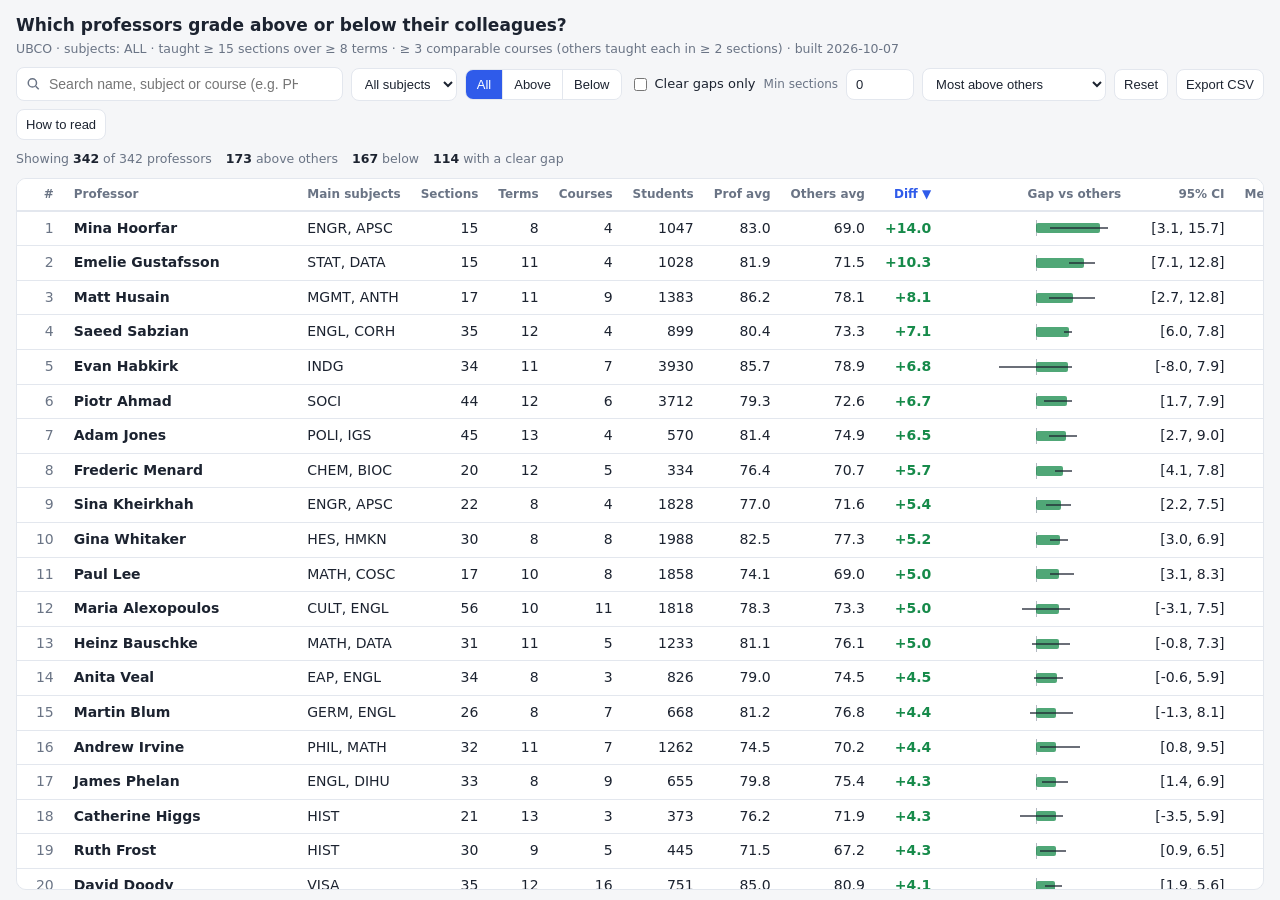
==== commit 8c9783bc: "Update dashboard" ====
--- a/index.html
+++ b/index.html
@@ -107,7 +107,7 @@
 </div>
 
 <script>
-const DATA = [{"Professor": "Mina Hoorfar", "Main subjects": "ENGR, APSC", "Sections": 15, "Terms": 8, "Courses compared": 4, "Students": 1047, "Prof avg": 83.01, "Others avg": 69.02, "Diff": 13.99, "Median course diff": 7.16, "% courses above": 100.0, "CI low": 3.06, "CI high": 15.68, "Clear gap?": "yes", "courses": [{"course": "ENGR 375", "sections": 7, "others_sections": 5, "students": 816, "prof": 83.68, "others": 67.9, "diff": 15.79}, {"course": "APSC 252", "sections": 1, "others_sections": 27, "students": 200, "prof": 78.81, "others": 70.47, "diff": 8.34}, {"course": "ENGR 477", "sections": 1, "others_sections": 21, "students": 19, "prof": 89.84, "others": 88.62, "diff": 1.22}, {"course": "ENGR 598", "sections": 2, "others_sections": 34, "students": 12, "prof": 96.33, "others": 90.36, "diff": 5.97}]}, {"Professor": "Emelie Gustafsson", "Main subjects": "STAT, DATA", "Sections": 15, "Terms": 11, "Courses compared": 4, "Students": 1028, "Prof avg": 81.86, "Others avg": 71.55, "Diff": 10.31, "Median course diff": 11.46, "% courses above": 100.0, "CI low": 7.06, "CI high": 12.76, "Clear gap?": "yes", "courses": [{"course": "STAT 121", "sections": 8, "others_sections": 24, "students": 602, "prof": 79.64, "others": 69.43, "diff": 10.2}, {"course": "STAT 124", "sections": 3, "others_sections": 22, "students": 256, "prof": 82.09, "others": 69.38, "diff": 12.72}, {"course": "DATA 543", "sections": 3, "others_sections": 4, "students": 107, "prof": 92.82, "others": 89.21, "diff": 3.61}, {"course": "STAT 230", "sections": 1, "others_sections": 28, "students": 63, "prof": 83.57, "others": 70.65, "diff": 12.92}]}, {"Professor": "Matt Husain", "Main subjects": "MGMT, ANTH", "Sections": 17, "Terms": 11, "Courses compared": 9, "Students": 1383, "Prof avg": 86.16, "Others avg": 78.1, "Diff": 8.06, "Median course diff": 9.9, "% courses above": 88.89, "CI low": 2.81, "CI high": 13.1, "Clear gap?": "yes", "courses": [{"course": "MGMT 442", "sections": 2, "others_sections": 13, "students": 329, "prof": 94.28, "others": 77.88, "diff": 16.39}, {"course": "MGMT 482", "sections": 2, "others_sections": 12, "students": 213, "prof": 90.25, "others": 80.35, "diff": 9.9}, {"course": "MGMT 380", "sections": 1, "others_sections": 20, "students": 206, "prof": 78.2, "others": 81.07, "diff": -2.87}, {"course": "MGMT 110", "sections": 2, "others_sections": 27, "students": 192, "prof": 77.98, "others": 72.52, "diff": 5.46}, {"course": "ANTH 355", "sections": 4, "others_sections": 4, "students": 183, "prof": 84.85, "others": 80.88, "diff": 3.96}, {"course": "ANTH 100", "sections": 1, "others_sections": 61, "students": 97, "prof": 79.92, "others": 75.36, "diff": 4.56}, {"course": "SOCI 301", "sections": 1, "others_sections": 4, "students": 69, "prof": 90.6, "others": 77.97, "diff": 12.63}, {"course": "SOCI 111", "sections": 1, "others_sections": 51, "students": 54, "prof": 87.7, "others": 74.92, "diff": 12.78}, {"course": "SOCI 496", "sections": 1, "others_sections": 25, "students": 40, "prof": 89.28, "others": 77.77, "diff": 11.5}]}, {"Professor": "Saeed Sabzian", "Main subjects": "ENGL, CORH", "Sections": 35, "Terms": 12, "Courses compared": 4, "Students": 899, "Prof avg": 80.43, "Others avg": 73.32, "Diff": 7.11, "Median course diff": 7.12, "% courses above": 75.0, "CI low": 5.99, "CI high": 7.83, "Clear gap?": "yes", "courses": [{"course": "ENGL 109", "sections": 18, "others_sections": 40, "students": 454, "prof": 80.07, "others": 72.27, "diff": 7.8}, {"course": "ENGL 112", "sections": 15, "others_sections": 437, "students": 407, "prof": 80.23, "others": 73.79, "diff": 6.44}, {"course": "CORH 203", "sections": 1, "others_sections": 15, "students": 28, "prof": 88.4, "others": 80.11, "diff": 8.29}, {"course": "ENGL 394", "sections": 1, "others_sections": 11, "students": 10, "prof": 82.9, "others": 83.02, "diff": -0.12}]}, {"Professor": "Evan Habkirk", "Main subjects": "INDG", "Sections": 34, "Terms": 11, "Courses compared": 7, "Students": 3930, "Prof avg": 85.7, "Others avg": 78.87, "Diff": 6.84, "Median course diff": -1.98, "% courses above": 14.29, "CI low": -8.17, "CI high": 7.9, "Clear gap?": "", "courses": [{"course": "INDG 100", "sections": 16, "others_sections": 35, "students": 3527, "prof": 86.53, "others": 78.36, "diff": 8.16}, {"course": "INDG 306", "sections": 4, "others_sections": 5, "students": 113, "prof": 78.53, "others": 81.25, "diff": -2.72}, {"course": "INDG 203", "sections": 4, "others_sections": 7, "students": 81, "prof": 79.15, "others": 81.14, "diff": -1.98}, {"course": "INDG 295", "sections": 4, "others_sections": 7, "students": 80, "prof": 70.91, "others": 85.03, "diff": -14.13}, {"course": "INDG 404", "sections": 3, "others_sections": 4, "students": 70, "prof": 84.19, "others": 84.81, "diff": -0.61}, {"course": "INDG 405", "sections": 2, "others_sections": 19, "students": 41, "prof": 80.03, "others": 86.85, "diff": -6.83}, {"course": "INDG 440", "sections": 1, "others_sections": 7, "students": 18, "prof": 83.3, "others": 83.46, "diff": -0.16}]}, {"Professor": "Piotr Ahmad", "Main subjects": "SOCI", "Sections": 44, "Terms": 12, "Courses compared": 6, "Students": 3712, "Prof avg": 79.28, "Others avg": 72.59, "Diff": 6.69, "Median course diff": 4.15, "% courses above": 100.0, "CI low": 1.74, "CI high": 7.89, "Clear gap?": "yes", "courses": [{"course": "SOCI 111", "sections": 16, "others_sections": 36, "students": 2792, "prof": 80.29, "others": 72.23, "diff": 8.06}, {"course": "SOCI 209", "sections": 9, "others_sections": 6, "students": 463, "prof": 72.17, "others": 71.13, "diff": 1.05}, {"course": "SOCI 463", "sections": 5, "others_sections": 5, "students": 141, "prof": 80.9, "others": 76.41, "diff": 4.49}, {"course": "SOCI 376", "sections": 4, "others_sections": 8, "students": 139, "prof": 77.59, "others": 74.55, "diff": 3.04}, {"course": "SOCI 362", "sections": 3, "others_sections": 8, "students": 134, "prof": 82.87, "others": 78.13, "diff": 4.74}, {"course": "SOCI 295", "sections": 1, "others_sections": 9, "students": 43, "prof": 79.5, "others": 75.69, "diff": 3.81}]}, {"Professor": "Adam Jones", "Main subjects": "POLI, IGS", "Sections": 45, "Terms": 13, "Courses compared": 4, "Students": 570, "Prof avg": 81.41, "Others avg": 74.87, "Diff": 6.54, "Median course diff": 4.29, "% courses above": 100.0, "CI low": 2.72, "CI high": 8.96, "Clear gap?": "yes", "courses": [{"course": "POLI 391", "sections": 8, "others_sections": 9, "students": 313, "prof": 79.92, "others": 74.23, "diff": 5.69}, {"course": "POLI 383", "sections": 4, "others_sections": 2, "students": 184, "prof": 83.25, "others": 73.77, "diff": 9.48}, {"course": "POLI 464", "sections": 2, "others_sections": 33, "students": 57, "prof": 81.7, "others": 79.03, "diff": 2.67}, {"course": "IGS 588", "sections": 2, "others_sections": 3, "students": 16, "prof": 88.19, "others": 85.3, "diff": 2.89}]}, {"Professor": "Frederic Menard", "Main subjects": "CHEM, BIOC", "Sections": 20, "Terms": 12, "Courses compared": 5, "Students": 334, "Prof avg": 76.4, "Others avg": 70.67, "Diff": 5.74, "Median course diff": 6.2, "% courses above": 100.0, "CI low": 4.09, "CI high": 7.84, "Clear gap?": "yes", "courses": [{"course": "CHEM 214", "sections": 1, "others_sections": 19, "students": 174, "prof": 73.14, "others": 69.18, "diff": 3.95}, {"course": "CHEM 204", "sections": 1, "others_sections": 20, "students": 107, "prof": 76.5, "others": 68.61, "diff": 7.89}, {"course": "CHEM 422", "sections": 4, "others_sections": 6, "students": 34, "prof": 87.21, "others": 79.35, "diff": 7.86}, {"course": "CHEM 463", "sections": 1, "others_sections": 10, "students": 13, "prof": 86.62, "others": 80.41, "diff": 6.2}, {"course": "BIOC 420", "sections": 1, "others_sections": 5, "students": 6, "prof": 86.0, "others": 80.14, "diff": 5.86}]}, {"Professor": "Sina Kheirkhah", "Main subjects": "ENGR, APSC", "Sections": 22, "Terms": 8, "Courses compared": 4, "Students": 1828, "Prof avg": 77.02, "Others avg": 71.59, "Diff": 5.43, "Median course diff": 2.79, "% courses above": 75.0, "CI low": 2.23, "CI high": 7.5, "Clear gap?": "yes", "courses": [{"course": "APSC 252", "sections": 7, "others_sections": 21, "students": 1039, "prof": 76.5, "others": 68.92, "diff": 7.58}, {"course": "APSC 181", "sections": 3, "others_sections": 31, "students": 500, "prof": 70.33, "others": 67.99, "diff": 2.34}, {"course": "ENGR 499", "sections": 1, "others_sections": 11, "students": 283, "prof": 90.6, "others": 87.35, "diff": 3.25}, {"course": "ENGR 598", "sections": 1, "others_sections": 35, "students": 6, "prof": 83.83, "others": 90.65, "diff": -6.82}]}, {"Professor": "Gina Whitaker", "Main subjects": "HES, HMKN", "Sections": 30, "Terms": 8, "Courses compared": 8, "Students": 1988, "Prof avg": 82.53, "Others avg": 77.29, "Diff": 5.24, "Median course diff": 4.89, "% courses above": 87.5, "CI low": 3.14, "CI high": 6.88, "Clear gap?": "yes", "courses": [{"course": "HMKN 201", "sections": 2, "others_sections": 5, "students": 428, "prof": 82.28, "others": 76.3, "diff": 5.98}, {"course": "HMKN 322", "sections": 3, "others_sections": 4, "students": 319, "prof": 85.74, "others": 76.48, "diff": 9.25}, {"course": "HMKN 331", "sections": 3, "others_sections": 4, "students": 294, "prof": 82.56, "others": 78.0, "diff": 4.57}, {"course": "HMKN 100", "sections": 1, "others_sections": 6, "students": 238, "prof": 79.09, "others": 76.25, "diff": 2.84}, {"course": "HMKN 190", "sections": 1, "others_sections": 6, "students": 225, "prof": 84.88, "others": 77.4, "diff": 7.48}, {"course": "HMKN 191", "sections": 1, "others_sections": 6, "students": 220, "prof": 82.15, "others": 76.94, "diff": 5.21}, {"course": "HMKN 203", "sections": 1, "others_sections": 6, "students": 150, "prof": 82.15, "others": 79.71, "diff": 2.44}, {"course": "HMKN 335", "sections": 1, "others_sections": 11, "students": 114, "prof": 78.2, "others": 80.83, "diff": -2.63}]}, {"Professor": "Paul Lee", "Main subjects": "MATH, COSC", "Sections": 17, "Terms": 10, "Courses compared": 8, "Students": 1858, "Prof avg": 74.06, "Others avg": 69.03, "Diff": 5.03, "Median course diff": 7.24, "% courses above": 87.5, "CI low": 3.22, "CI high": 8.39, "Clear gap?": "yes", "courses": [{"course": "MATH 100", "sections": 4, "others_sections": 63, "students": 762, "prof": 69.96, "others": 67.09, "diff": 2.87}, {"course": "MATH 200", "sections": 5, "others_sections": 25, "students": 364, "prof": 78.45, "others": 71.6, "diff": 6.86}, {"course": "MATH 101", "sections": 2, "others_sections": 58, "students": 177, "prof": 68.56, "others": 68.84, "diff": -0.28}, {"course": "MATH 221", "sections": 2, "others_sections": 29, "students": 177, "prof": 80.29, "others": 70.79, "diff": 9.5}, {"course": "STAT 124", "sections": 1, "others_sections": 24, "students": 139, "prof": 75.8, "others": 70.12, "diff": 5.68}, {"course": "MATH 125", "sections": 1, "others_sections": 22, "students": 106, "prof": 76.45, "others": 66.52, "diff": 9.94}, {"course": "MATH 317", "sections": 1, "others_sections": 11, "students": 92, "prof": 80.71, "others": 71.18, "diff": 9.53}, {"course": "COSC 221", "sections": 1, "others_sections": 24, "students": 41, "prof": 81.3, "others": 73.68, "diff": 7.62}]}, {"Professor": "Maria Alexopoulos", "Main subjects": "CULT, ENGL", "Sections": 56, "Terms": 10, "Courses compared": 11, "Students": 1818, "Prof avg": 78.27, "Others avg": 73.25, "Diff": 5.01, "Median course diff": 4.31, "% courses above": 81.82, "CI low": -3.18, "CI high": 7.46, "Clear gap?": "", "courses": [{"course": "CULT 101", "sections": 32, "others_sections": 20, "students": 1276, "prof": 78.92, "others": 71.67, "diff": 7.25}, {"course": "CULT 100", "sections": 5, "others_sections": 44, "students": 224, "prof": 71.22, "others": 76.94, "diff": -5.71}, {"course": "APSC 201", "sections": 3, "others_sections": 105, "students": 109, "prof": 71.6, "others": 75.55, "diff": -3.95}, {"course": "ENGL 150", "sections": 1, "others_sections": 197, "students": 70, "prof": 83.6, "others": 71.48, "diff": 12.12}, {"course": "ENGL 412", "sections": 4, "others_sections": 2, "students": 41, "prof": 85.6, "others": 79.39, "diff": 6.21}, {"course": "CULT 400", "sections": 2, "others_sections": 10, "students": 29, "prof": 86.6, "others": 82.29, "diff": 4.31}, {"course": "ENGL 309", "sections": 1, "others_sections": 10, "students": 25, "prof": 84.32, "others": 79.12, "diff": 5.2}, {"course": "ENGL 493", "sections": 2, "others_sections": 11, "students": 23, "prof": 87.39, "others": 80.48, "diff": 6.92}, {"course": "CULT 371", "sections": 1, "others_sections": 7, "students": 9, "prof": 82.67, "others": 79.41, "diff": 3.26}, {"course": "ENGL 525", "sections": 1, "others_sections": 2, "students": 6, "prof": 91.7, "others": 89.75, "diff": 1.95}, {"course": "ENGL 501", "sections": 1, "others_sections": 3, "students": 6, "prof": 90.2, "others": 88.56, "diff": 1.64}]}, {"Professor": "Heinz Bauschke", "Main subjects": "MATH, DATA", "Sections": 31, "Terms": 11, "Courses compared": 5, "Students": 1233, "Prof avg": 81.11, "Others avg": 76.11, "Diff": 5.0, "Median course diff": 0.59, "% courses above": 60.0, "CI low": -0.97, "CI high": 7.29, "Clear gap?": "", "courses": [{"course": "MATH 220", "sections": 10, "others_sections": 2, "students": 751, "prof": 81.55, "others": 73.76, "diff": 7.79}, {"course": "MATH 100", "sections": 1, "others_sections": 66, "students": 234, "prof": 67.87, "others": 67.28, "diff": 0.59}, {"course": "DATA 585", "sections": 5, "others_sections": 2, "students": 154, "prof": 96.13, "others": 93.23, "diff": 2.9}, {"course": "MATH 563", "sections": 6, "others_sections": 2, "students": 55, "prof": 91.73, "others": 92.65, "diff": -0.92}, {"course": "MATH 327", "sections": 1, "others_sections": 11, "students": 39, "prof": 77.8, "others": 83.53, "diff": -5.73}]}, {"Professor": "Anita Veal", "Main subjects": "EAP, ENGL", "Sections": 34, "Terms": 8, "Courses compared": 3, "Students": 826, "Prof avg": 78.95, "Others avg": 74.45, "Diff": 4.5, "Median course diff": 4.44, "% courses above": 66.67, "CI low": -0.55, "CI high": 5.94, "Clear gap?": "", "courses": [{"course": "ENGL 112", "sections": 16, "others_sections": 436, "students": 454, "prof": 78.27, "others": 73.84, "diff": 4.44}, {"course": "EAP 104", "sections": 14, "others_sections": 26, "students": 294, "prof": 80.34, "others": 74.41, "diff": 5.94}, {"course": "EAP 103", "sections": 4, "others_sections": 7, "students": 78, "prof": 77.65, "others": 78.2, "diff": -0.55}]}, {"Professor": "Martin Blum", "Main subjects": "GERM, ENGL", "Sections": 26, "Terms": 8, "Courses compared": 7, "Students": 668, "Prof avg": 81.23, "Others avg": 76.82, "Diff": 4.41, "Median course diff": 1.73, "% courses above": 71.43, "CI low": -1.31, "CI high": 8.07, "Clear gap?": "", "courses": [{"course": "ENGL 150", "sections": 7, "others_sections": 191, "students": 230, "prof": 81.46, "others": 71.25, "diff": 10.21}, {"course": "GERM 100", "sections": 4, "others_sections": 18, "students": 138, "prof": 84.33, "others": 79.92, "diff": 4.4}, {"course": "GERM 110", "sections": 4, "others_sections": 10, "students": 100, "prof": 79.19, "others": 82.55, "diff": -3.35}, {"course": "ENGL 344", "sections": 2, "others_sections": 4, "students": 72, "prof": 82.2, "others": 77.14, "diff": 5.06}, {"course": "ENGL 428", "sections": 3, "others_sections": 2, "students": 57, "prof": 79.32, "others": 77.59, "diff": 1.73}, {"course": "GERM 200", "sections": 2, "others_sections": 7, "students": 39, "prof": 81.77, "others": 80.21, "diff": 1.56}, {"course": "GERM 210", "sections": 2, "others_sections": 7, "students": 32, "prof": 73.12, "others": 79.44, "diff": -6.31}]}, {"Professor": "Andrew Irvine", "Main subjects": "PHIL, MATH", "Sections": 32, "Terms": 11, "Courses compared": 7, "Students": 1262, "Prof avg": 74.52, "Others avg": 70.16, "Diff": 4.36, "Median course diff": 4.03, "% courses above": 71.43, "CI low": 0.82, "CI high": 9.0, "Clear gap?": "yes", "courses": [{"course": "PHIL 338", "sections": 13, "others_sections": 3, "students": 490, "prof": 75.8, "others": 71.77, "diff": 4.03}, {"course": "PHIL 111", "sections": 6, "others_sections": 44, "students": 349, "prof": 72.35, "others": 71.73, "diff": 0.62}, {"course": "PHIL 310", "sections": 7, "others_sections": 2, "students": 247, "prof": 76.02, "others": 64.62, "diff": 11.41}, {"course": "PHIL 121", "sections": 2, "others_sections": 29, "students": 100, "prof": 67.5, "others": 68.82, "diff": -1.33}, {"course": "PHIL 309", "sections": 1, "others_sections": 4, "students": 39, "prof": 80.8, "others": 67.42, "diff": 13.38}, {"course": "MATH 460", "sections": 1, "others_sections": 7, "students": 25, "prof": 82.56, "others": 77.52, "diff": 5.04}, {"course": "PHIL 418", "sections": 1, "others_sections": 4, "students": 12, "prof": 75.5, "others": 77.34, "diff": -1.84}]}, {"Professor": "James Phelan", "Main subjects": "ENGL, DIHU", "Sections": 33, "Terms": 8, "Courses compared": 9, "Students": 655, "Prof avg": 79.75, "Others avg": 75.4, "Diff": 4.35, "Median course diff": 5.16, "% courses above": 77.78, "CI low": 1.33, "CI high": 7.04, "Clear gap?": "yes", "courses": [{"course": "ENGL 150", "sections": 5, "others_sections": 193, "students": 160, "prof": 79.31, "others": 71.42, "diff": 7.89}, {"course": "ENGL 155", "sections": 6, "others_sections": 8, "students": 130, "prof": 78.85, "others": 79.67, "diff": -0.81}, {"course": "ENGL 250", "sections": 3, "others_sections": 18, "students": 84, "prof": 80.28, "others": 77.21, "diff": 3.06}, {"course": "ENGL 153", "sections": 3, "others_sections": 71, "students": 81, "prof": 75.22, "others": 70.06, "diff": 5.16}, {"course": "CORH 204", "sections": 2, "others_sections": 10, "students": 72, "prof": 83.9, "others": 78.0, "diff": 5.9}, {"course": "ENGL 112", "sections": 2, "others_sections": 450, "students": 59, "prof": 82.56, "others": 73.95, "diff": 8.62}, {"course": "DIHU 155", "sections": 4, "others_sections": 7, "students": 45, "prof": 77.42, "others": 79.99, "diff": -2.57}, {"course": "CULT 275", "sections": 2, "others_sections": 11, "students": 14, "prof": 85.37, "others": 74.16, "diff": 11.2}, {"course": "ENGL 394", "sections": 1, "others_sections": 11, "students": 10, "prof": 86.8, "others": 82.84, "diff": 3.96}]}, {"Professor": "Catherine Higgs", "Main subjects": "HIST", "Sections": 21, "Terms": 13, "Courses compared": 3, "Students": 373, "Prof avg": 76.19, "Others avg": 71.89, "Diff": 4.3, "Median course diff": -3.43, "% courses above": 33.33, "CI low": -3.55, "CI high": 5.87, "Clear gap?": "", "courses": [{"course": "HIST 145", "sections": 4, "others_sections": 11, "students": 311, "prof": 77.5, "others": 71.64, "diff": 5.87}, {"course": "HIST 381", "sections": 3, "others_sections": 7, "students": 53, "prof": 69.74, "others": 73.29, "diff": -3.55}, {"course": "HIST 461", "sections": 1, "others_sections": 2, "students": 9, "prof": 68.89, "others": 72.32, "diff": -3.43}]}, {"Professor": "Ruth Frost", "Main subjects": "HIST", "Sections": 30, "Terms": 9, "Courses compared": 5, "Students": 445, "Prof avg": 71.5, "Others avg": 67.24, "Diff": 4.26, "Median course diff": 4.06, "% courses above": 80.0, "CI low": 0.89, "CI high": 6.49, "Clear gap?": "yes", "courses": [{"course": "HIST 119", "sections": 5, "others_sections": 3, "students": 315, "prof": 69.12, "others": 65.06, "diff": 4.06}, {"course": "HIST 430", "sections": 4, "others_sections": 2, "students": 72, "prof": 78.86, "others": 71.75, "diff": 7.11}, {"course": "HIST 343", "sections": 1, "others_sections": 5, "students": 30, "prof": 77.97, "others": 74.46, "diff": 3.51}, {"course": "HIST 325", "sections": 1, "others_sections": 3, "students": 19, "prof": 73.3, "others": 66.82, "diff": 6.48}, {"course": "HIST 492", "sections": 1, "others_sections": 10, "students": 9, "prof": 70.67, "others": 84.41, "diff": -13.74}]}, {"Professor": "David Doody", "Main subjects": "VISA", "Sections": 35, "Terms": 12, "Courses compared": 16, "Students": 751, "Prof avg": 85.02, "Others avg": 80.87, "Diff": 4.14, "Median course diff": 3.97, "% courses above": 81.25, "CI low": 1.92, "CI high": 5.76, "Clear gap?": "yes", "courses": [{"course": "VISA 137", "sections": 3, "others_sections": 5, "students": 220, "prof": 84.96, "others": 79.33, "diff": 5.62}, {"course": "VISA 482", "sections": 4, "others_sections": 8, "students": 85, "prof": 82.65, "others": 79.01, "diff": 3.63}, {"course": "VISA 483", "sections": 4, "others_sections": 8, "students": 84, "prof": 83.94, "others": 80.4, "diff": 3.54}, {"course": "VISA 460", "sections": 5, "others_sections": 7, "students": 67, "prof": 95.09, "others": 85.13, "diff": 9.96}, {"course": "VISA 103", "sections": 3, "others_sections": 23, "students": 61, "prof": 81.01, "others": 82.08, "diff": -1.07}, {"course": "VISA 102", "sections": 2, "others_sections": 43, "students": 43, "prof": 79.29, "others": 80.54, "diff": -1.25}, {"course": "VISA 104", "sections": 2, "others_sections": 22, "students": 42, "prof": 83.05, "others": 79.62, "diff": 3.43}, {"course": "VISA 105", "sections": 2, "others_sections": 22, "students": 35, "prof": 83.74, "others": 80.44, "diff": 3.31}, {"course": "VISA 225", "sections": 1, "others_sections": 11, "students": 22, "prof": 88.2, "others": 83.78, "diff": 4.42}, {"course": "VISA 312", "sections": 1, "others_sections": 24, "students": 19, "prof": 89.9, "others": 84.44, "diff": 5.46}, {"course": "VISA 282", "sections": 1, "others_sections": 11, "students": 18, "prof": 80.0, "others": 82.03, "diff": -2.03}, {"course": "VISA 283", "sections": 1, "others_sections": 11, "students": 16, "prof": 86.7, "others": 82.07, "diff": 4.63}, {"course": "VISA 215", "sections": 1, "others_sections": 18, "students": 14, "prof": 86.1, "others": 82.52, "diff": 3.58}, {"course": "VISA 322", "sections": 1, "others_sections": 20, "students": 10, "prof": 88.1, "others": 82.58, "diff": 5.52}, {"course": "VISA 245", "sections": 1, "others_sections": 9, "students": 9, "prof": 86.4, "others": 82.1, "diff": 4.3}, {"course": "VISA 290", "sections": 1, "others_sections": 2, "students": 6, "prof": 100.0, "others": 87.06, "diff": 12.94}]}, {"Professor": "Sandra Christine Balfour", "Main subjects": "NRSG", "Sections": 48, "Terms": 13, "Courses compared": 4, "Students": 2111, "Prof avg": 86.71, "Others avg": 82.57, "Diff": 4.14, "Median course diff": 2.8, "% courses above": 75.0, "CI low": -0.69, "CI high": 6.29, "Clear gap?": "", "courses": [{"course": "NRSG 111", "sections": 14, "others_sections": 4, "students": 1220, "prof": 86.08, "others": 79.7, "diff": 6.38}, {"course": "NRSG 229", "sections": 9, "others_sections": 11, "students": 588, "prof": 88.43, "others": 89.18, "diff": -0.75}, {"course": "NRSG 321", "sections": 4, "others_sections": 2, "students": 252, "prof": 85.38, "others": 79.86, "diff": 5.52}, {"course": "NRSG 428", "sections": 2, "others_sections": 7, "students": 51, "prof": 88.54, "others": 88.45, "diff": 0.09}]}, {"Professor": "Robert Friberg", "Main subjects": "EESC, SUST", "Sections": 28, "Terms": 12, "Courses compared": 5, "Students": 3544, "Prof avg": 73.75, "Others avg": 69.71, "Diff": 4.04, "Median course diff": 2.77, "% courses above": 60.0, "CI low": -2.32, "CI high": 7.28, "Clear gap?": "", "courses": [{"course": "EESC 101", "sections": 14, "others_sections": 9, "students": 2217, "prof": 74.28, "others": 66.83, "diff": 7.45}, {"course": "SUST 100", "sections": 8, "others_sections": 13, "students": 839, "prof": 71.41, "others": 73.99, "diff": -2.57}, {"course": "EESC 106", "sections": 3, "others_sections": 9, "students": 313, "prof": 72.05, "others": 74.03, "diff": -1.97}, {"course": "GEOG 129", "sections": 2, "others_sections": 31, "students": 149, "prof": 81.13, "others": 78.37, "diff": 2.77}, {"course": "GEOG 316", "sections": 1, "others_sections": 9, "students": 26, "prof": 81.8, "others": 76.11, "diff": 5.69}]}, {"Professor": "Kerrie Charnley", "Main subjects": "ENGL, CULT", "Sections": 29, "Terms": 9, "Courses compared": 4, "Students": 369, "Prof avg": 76.94, "Others avg": 72.93, "Diff": 4.01, "Median course diff": 3.99, "% courses above": 100.0, "CI low": 3.5, "CI high": 5.38, "Clear gap?": "yes", "courses": [{"course": "ENGL 114", "sections": 10, "others_sections": 6, "students": 197, "prof": 71.6, "others": 67.67, "diff": 3.93}, {"course": "ENGL 387", "sections": 5, "others_sections": 3, "students": 110, "prof": 82.78, "others": 78.73, "diff": 4.05}, {"course": "INDG 202", "sections": 3, "others_sections": 8, "students": 55, "prof": 82.08, "others": 78.95, "diff": 3.13}, {"course": "ENGL 394", "sections": 1, "others_sections": 11, "students": 7, "prof": 95.0, "others": 82.64, "diff": 12.36}]}, {"Professor": "Jacen Dennis", "Main subjects": "VISA, MDST", "Sections": 16, "Terms": 8, "Courses compared": 6, "Students": 815, "Prof avg": 82.35, "Others avg": 78.35, "Diff": 4.0, "Median course diff": 2.94, "% courses above": 66.67, "CI low": 2.29, "CI high": 7.37, "Clear gap?": "yes", "courses": [{"course": "VISA 106", "sections": 5, "others_sections": 22, "students": 411, "prof": 81.89, "others": 79.1, "diff": 2.79}, {"course": "VISA 108", "sections": 3, "others_sections": 12, "students": 151, "prof": 85.7, "others": 76.36, "diff": 9.34}, {"course": "VISA 110", "sections": 2, "others_sections": 17, "students": 141, "prof": 79.41, "others": 76.33, "diff": 3.09}, {"course": "VISA 266", "sections": 4, "others_sections": 6, "students": 79, "prof": 83.26, "others": 79.26, "diff": 4.01}, {"course": "VISA 268", "sections": 1, "others_sections": 10, "students": 18, "prof": 79.4, "others": 80.52, "diff": -1.12}, {"course": "MDST 499", "sections": 1, "others_sections": 4, "students": 15, "prof": 87.53, "others": 89.5, "diff": -1.97}]}, {"Professor": "Tania Willard", "Main subjects": "CCS, VISA", "Sections": 19, "Terms": 9, "Courses compared": 11, "Students": 324, "Prof avg": 83.53, "Others avg": 79.54, "Diff": 3.99, "Median course diff": 3.02, "% courses above": 63.64, "CI low": -1.36, "CI high": 7.86, "Clear gap?": "", "courses": [{"course": "CCS 150", "sections": 2, "others_sections": 7, "students": 89, "prof": 84.79, "others": 73.67, "diff": 11.12}, {"course": "CCS 250", "sections": 2, "others_sections": 7, "students": 69, "prof": 83.77, "others": 78.85, "diff": 4.92}, {"course": "VISA 482", "sections": 2, "others_sections": 10, "students": 42, "prof": 78.61, "others": 80.67, "diff": -2.06}, {"course": "CCS 507", "sections": 3, "others_sections": 7, "students": 26, "prof": 87.85, "others": 88.52, "diff": -0.67}, {"course": "VISA 483", "sections": 1, "others_sections": 11, "students": 20, "prof": 73.15, "others": 82.44, "diff": -9.29}, {"course": "VISA 102", "sections": 1, "others_sections": 44, "students": 20, "prof": 82.55, "others": 80.44, "diff": 2.11}, {"course": "VISA 312", "sections": 1, "others_sections": 24, "students": 17, "prof": 87.59, "others": 84.57, "diff": 3.02}, {"course": "CRWR 470", "sections": 2, "others_sections": 14, "students": 15, "prof": 88.12, "others": 83.71, "diff": 4.41}, {"course": "VISA 336", "sections": 1, "others_sections": 23, "students": 14, "prof": 84.29, "others": 78.02, "diff": 6.26}, {"course": "VISA 206", "sections": 1, "others_sections": 4, "students": 6, "prof": 89.5, "others": 83.56, "diff": 5.94}, {"course": "VISA 460", "sections": 1, "others_sections": 11, "students": 6, "prof": 85.0, "others": 90.12, "diff": -5.12}]}, {"Professor": "David Boutillier", "Main subjects": "PHIL", "Sections": 16, "Terms": 9, "Courses compared": 3, "Students": 400, "Prof avg": 75.71, "Others avg": 71.75, "Diff": 3.96, "Median course diff": 3.64, "% courses above": 100.0, "CI low": 0.6, "CI high": 4.64, "Clear gap?": "yes", "courses": [{"course": "PHIL 111", "sections": 8, "others_sections": 42, "students": 203, "prof": 75.17, "others": 71.53, "diff": 3.64}, {"course": "PHIL 120", "sections": 7, "others_sections": 35, "students": 180, "prof": 76.34, "others": 71.7, "diff": 4.64}, {"course": "PHIL 210", "sections": 1, "others_sections": 13, "students": 17, "prof": 75.4, "others": 74.8, "diff": 0.6}]}, {"Professor": "Mark Rheault", "Main subjects": "BIOL", "Sections": 21, "Terms": 12, "Courses compared": 4, "Students": 334, "Prof avg": 80.5, "Others avg": 76.66, "Diff": 3.84, "Median course diff": 4.29, "% courses above": 100.0, "CI low": 2.78, "CI high": 5.38, "Clear gap?": "yes", "courses": [{"course": "BIOL 205", "sections": 2, "others_sections": 10, "students": 114, "prof": 76.28, "others": 72.52, "diff": 3.76}, {"course": "BIOL 312", "sections": 1, "others_sections": 12, "students": 110, "prof": 80.9, "others": 78.5, "diff": 2.4}, {"course": "BIOL 420", "sections": 3, "others_sections": 40, "students": 77, "prof": 85.57, "others": 80.74, "diff": 4.83}, {"course": "BIOL 357", "sections": 1, "others_sections": 9, "students": 33, "prof": 81.9, "others": 75.26, "diff": 6.64}]}, {"Professor": "Ramine Adl", "Main subjects": "FREN", "Sections": 32, "Terms": 12, "Courses compared": 8, "Students": 733, "Prof avg": 82.35, "Others avg": 78.55, "Diff": 3.8, "Median course diff": 3.08, "% courses above": 87.5, "CI low": 2.38, "CI high": 4.98, "Clear gap?": "yes", "courses": [{"course": "FREN 103", "sections": 4, "others_sections": 49, "students": 187, "prof": 77.32, "others": 74.46, "diff": 2.86}, {"course": "FREN 353", "sections": 9, "others_sections": 3, "students": 174, "prof": 82.77, "others": 77.36, "diff": 5.42}, {"course": "FREN 355", "sections": 8, "others_sections": 3, "students": 137, "prof": 84.6, "others": 81.85, "diff": 2.76}, {"course": "FREN 101", "sections": 4, "others_sections": 37, "students": 127, "prof": 88.62, "others": 82.95, "diff": 5.67}, {"course": "FREN 102", "sections": 2, "others_sections": 50, "students": 61, "prof": 83.3, "others": 79.5, "diff": 3.8}, {"course": "FREN 104", "sections": 1, "others_sections": 46, "students": 23, "prof": 75.48, "others": 75.16, "diff": 0.32}, {"course": "FREN 221", "sections": 1, "others_sections": 6, "students": 16, "prof": 73.81, "others": 77.31, "diff": -3.5}, {"course": "FREN 123", "sections": 1, "others_sections": 12, "students": 8, "prof": 82.3, "others": 78.99, "diff": 3.31}]}, {"Professor": "Susan Murch", "Main subjects": "CHEM, BIOC", "Sections": 29, "Terms": 11, "Courses compared": 3, "Students": 383, "Prof avg": 87.08, "Others avg": 83.3, "Diff": 3.77, "Median course diff": 2.97, "% courses above": 100.0, "CI low": 2.75, "CI high": 10.09, "Clear gap?": "yes", "courses": [{"course": "BIOC 310", "sections": 10, "others_sections": 2, "students": 317, "prof": 86.45, "others": 83.7, "diff": 2.75}, {"course": "CHEM 412", "sections": 4, "others_sections": 3, "students": 53, "prof": 91.36, "others": 81.27, "diff": 10.09}, {"course": "CHEM 434", "sections": 1, "others_sections": 7, "students": 13, "prof": 84.85, "others": 81.88, "diff": 2.97}]}, {"Professor": "Md Hossain", "Main subjects": "ENGR, APSC", "Sections": 24, "Terms": 8, "Courses compared": 7, "Students": 1196, "Prof avg": 76.76, "Others avg": 73.12, "Diff": 3.64, "Median course diff": 0.83, "% courses above": 57.14, "CI low": -1.38, "CI high": 9.5, "Clear gap?": "", "courses": [{"course": "APSC 258", "sections": 2, "others_sections": 17, "students": 357, "prof": 77.89, "others": 77.07, "diff": 0.83}, {"course": "ENGR 362", "sections": 4, "others_sections": 9, "students": 264, "prof": 82.17, "others": 72.49, "diff": 9.68}, {"course": "APSC 173", "sections": 2, "others_sections": 27, "students": 251, "prof": 65.2, "others": 69.41, "diff": -4.21}, {"course": "ENGR 361", "sections": 2, "others_sections": 7, "students": 168, "prof": 81.98, "others": 71.06, "diff": 10.91}, {"course": "APSC 177", "sections": 1, "others_sections": 23, "students": 79, "prof": 76.25, "others": 65.13, "diff": 11.12}, {"course": "ENGR 461", "sections": 4, "others_sections": 4, "students": 54, "prof": 75.3, "others": 77.97, "diff": -2.67}, {"course": "ENGR 598", "sections": 1, "others_sections": 35, "students": 23, "prof": 90.09, "others": 90.57, "diff": -0.49}]}, {"Professor": "Donna Jansons", "Main subjects": "SOCW", "Sections": 25, "Terms": 18, "Courses compared": 3, "Students": 345, "Prof avg": 92.84, "Others avg": 89.37, "Diff": 3.48, "Median course diff": 4.87, "% courses above": 100.0, "CI low": 0.89, "CI high": 5.48, "Clear gap?": "yes", "courses": [{"course": "SOCW 554", "sections": 5, "others_sections": 11, "students": 145, "prof": 94.02, "others": 88.54, "diff": 5.48}, {"course": "SOCW 513", "sections": 7, "others_sections": 13, "students": 143, "prof": 91.89, "others": 91.0, "diff": 0.89}, {"course": "SOCW 540", "sections": 2, "others_sections": 34, "students": 57, "prof": 92.26, "others": 87.4, "diff": 4.87}]}, {"Professor": "Virginie Magnat", "Main subjects": "THTR, WRLD", "Sections": 61, "Terms": 10, "Courses compared": 7, "Students": 248, "Prof avg": 90.22, "Others avg": 86.78, "Diff": 3.44, "Median course diff": 3.68, "% courses above": 85.71, "CI low": 1.9, "CI high": 5.16, "Clear gap?": "yes", "courses": [{"course": "ARTH 309", "sections": 5, "others_sections": 2, "students": 75, "prof": 89.84, "others": 86.93, "diff": 2.91}, {"course": "IGS 515", "sections": 6, "others_sections": 9, "students": 59, "prof": 94.68, "others": 91.01, "diff": 3.68}, {"course": "THTR 102", "sections": 2, "others_sections": 5, "students": 38, "prof": 85.42, "others": 85.02, "diff": 0.4}, {"course": "THTR 212", "sections": 1, "others_sections": 7, "students": 24, "prof": 89.5, "others": 82.46, "diff": 7.04}, {"course": "CCS 506", "sections": 3, "others_sections": 7, "students": 20, "prof": 92.55, "others": 88.38, "diff": 4.17}, {"course": "CULT 380", "sections": 2, "others_sections": 2, "students": 20, "prof": 91.85, "others": 84.06, "diff": 7.79}, {"course": "CULT 490", "sections": 1, "others_sections": 3, "students": 12, "prof": 80.58, "others": 81.06, "diff": -0.48}]}, {"Professor": "Robin Young", "Main subjects": "BIOL, BIOC", "Sections": 40, "Terms": 10, "Courses compared": 10, "Students": 5632, "Prof avg": 74.48, "Others avg": 71.07, "Diff": 3.41, "Median course diff": 3.52, "% courses above": 70.0, "CI low": 0.58, "CI high": 4.38, "Clear gap?": "yes", "courses": [{"course": "BIOL 116", "sections": 15, "others_sections": 18, "students": 3313, "prof": 74.44, "others": 70.42, "diff": 4.02}, {"course": "BIOL 200", "sections": 13, "others_sections": 19, "students": 1670, "prof": 72.22, "others": 69.57, "diff": 2.65}, {"course": "BIOC 305", "sections": 2, "others_sections": 10, "students": 159, "prof": 84.18, "others": 77.17, "diff": 7.01}, {"course": "BIOL 319", "sections": 2, "others_sections": 10, "students": 152, "prof": 82.63, "others": 76.27, "diff": 6.36}, {"course": "BIOL 363", "sections": 2, "others_sections": 10, "students": 144, "prof": 75.26, "others": 77.77, "diff": -2.51}, {"course": "BIOL 300", "sections": 1, "others_sections": 2, "students": 60, "prof": 71.6, "others": 88.46, "diff": -16.86}, {"course": "BIOL 420", "sections": 2, "others_sections": 41, "students": 56, "prof": 88.83, "others": 80.67, "diff": 8.16}, {"course": "BIOL 430", "sections": 1, "others_sections": 6, "students": 32, "prof": 90.4, "others": 80.45, "diff": 9.95}, {"course": "BIOL 125", "sections": 1, "others_sections": 31, "students": 27, "prof": 72.7, "others": 69.67, "diff": 3.03}, {"course": "BIOL 461", "sections": 1, "others_sections": 5, "students": 19, "prof": 69.6, "others": 75.36, "diff": -5.76}]}, {"Professor": "Hassan Iqbal", "Main subjects": "MANF, ENGR", "Sections": 33, "Terms": 9, "Courses compared": 7, "Students": 1205, "Prof avg": 83.39, "Others avg": 80.23, "Diff": 3.15, "Median course diff": 3.14, "% courses above": 100.0, "CI low": 2.49, "CI high": 5.21, "Clear gap?": "yes", "courses": [{"course": "APSC 171", "sections": 3, "others_sections": 21, "students": 499, "prof": 78.56, "others": 76.11, "diff": 2.45}, {"course": "ENGR 499", "sections": 1, "others_sections": 11, "students": 283, "prof": 90.6, "others": 87.35, "diff": 3.25}, {"course": "ENGR 416", "sections": 4, "others_sections": 3, "students": 196, "prof": 83.2, "others": 80.07, "diff": 3.14}, {"course": "ENGR 417", "sections": 1, "others_sections": 9, "students": 116, "prof": 87.08, "others": 85.57, "diff": 1.51}, {"course": "ENGR 303", "sections": 1, "others_sections": 19, "students": 43, "prof": 78.91, "others": 76.47, "diff": 2.44}, {"course": "MANF 330", "sections": 4, "others_sections": 2, "students": 42, "prof": 83.73, "others": 75.63, "diff": 8.1}, {"course": "MANF 270", "sections": 2, "others_sections": 4, "students": 26, "prof": 89.27, "others": 73.05, "diff": 16.22}]}, {"Professor": "Lawrence Berg", "Main subjects": "GEOG, IGS", "Sections": 35, "Terms": 12, "Courses compared": 4, "Students": 1090, "Prof avg": 80.19, "Others avg": 77.21, "Diff": 2.98, "Median course diff": -0.93, "% courses above": 50.0, "CI low": -3.99, "CI high": 3.18, "Clear gap?": "", "courses": [{"course": "GEOG 128", "sections": 7, "others_sections": 24, "students": 1051, "prof": 80.27, "others": 77.07, "diff": 3.2}, {"course": "ANTH 445", "sections": 1, "others_sections": 6, "students": 19, "prof": 73.9, "others": 78.53, "diff": -4.63}, {"course": "GEOG 445", "sections": 1, "others_sections": 3, "students": 11, "prof": 77.6, "others": 79.57, "diff": -1.97}, {"course": "IGS 550", "sections": 1, "others_sections": 3, "students": 9, "prof": 87.67, "others": 87.56, "diff": 0.1}]}, {"Professor": "John Greenough", "Main subjects": "EESC", "Sections": 26, "Terms": 9, "Courses compared": 6, "Students": 433, "Prof avg": 75.58, "Others avg": 72.61, "Diff": 2.97, "Median course diff": 1.5, "% courses above": 83.33, "CI low": -0.84, "CI high": 5.93, "Clear gap?": "", "courses": [{"course": "EESC 201", "sections": 8, "others_sections": 4, "students": 140, "prof": 77.49, "others": 70.14, "diff": 7.35}, {"course": "EESC 121", "sections": 1, "others_sections": 10, "students": 103, "prof": 68.7, "others": 67.84, "diff": 0.86}, {"course": "EESC 322", "sections": 6, "others_sections": 3, "students": 79, "prof": 76.99, "others": 75.24, "diff": 1.74}, {"course": "EESC 200", "sections": 2, "others_sections": 10, "students": 39, "prof": 78.28, "others": 77.02, "diff": 1.26}, {"course": "EESC 356", "sections": 1, "others_sections": 10, "students": 36, "prof": 69.11, "others": 75.42, "diff": -6.31}, {"course": "EESC 335", "sections": 1, "others_sections": 8, "students": 36, "prof": 88.3, "others": 82.48, "diff": 5.82}]}, {"Professor": "Shirley Hutchinson", "Main subjects": "PSYO", "Sections": 51, "Terms": 15, "Courses compared": 9, "Students": 10311, "Prof avg": 77.44, "Others avg": 74.5, "Diff": 2.94, "Median course diff": 1.89, "% courses above": 66.67, "CI low": 0.97, "CI high": 8.77, "Clear gap?": "yes", "courses": [{"course": "PSYO 111", "sections": 17, "others_sections": 58, "students": 4495, "prof": 74.66, "others": 72.58, "diff": 2.08}, {"course": "PSYO 121", "sections": 18, "others_sections": 37, "students": 3635, "prof": 78.26, "others": 76.37, "diff": 1.89}, {"course": "PSYO 241", "sections": 4, "others_sections": 12, "students": 1029, "prof": 84.97, "others": 71.54, "diff": 13.43}, {"course": "PSYO 321", "sections": 2, "others_sections": 10, "students": 363, "prof": 83.19, "others": 79.43, "diff": 3.76}, {"course": "PSYO 252", "sections": 1, "others_sections": 18, "students": 295, "prof": 74.09, "others": 77.66, "diff": -3.57}, {"course": "PSYO 380", "sections": 4, "others_sections": 75, "students": 250, "prof": 78.55, "others": 80.38, "diff": -1.83}, {"course": "PSYO 335", "sections": 2, "others_sections": 15, "students": 154, "prof": 78.04, "others": 76.7, "diff": 1.34}, {"course": "PSYO 323", "sections": 1, "others_sections": 3, "students": 54, "prof": 79.87, "others": 73.08, "diff": 6.79}, {"course": "PSYO 480", "sections": 2, "others_sections": 35, "students": 36, "prof": 81.81, "others": 85.62, "diff": -3.82}]}, {"Professor": "Mary Stockdale", "Main subjects": "GEOG, ANTH", "Sections": 21, "Terms": 11, "Courses compared": 5, "Students": 279, "Prof avg": 81.52, "Others avg": 78.59, "Diff": 2.93, "Median course diff": 2.97, "% courses above": 80.0, "CI low": 0.42, "CI high": 3.84, "Clear gap?": "yes", "courses": [{"course": "ANTH 260", "sections": 3, "others_sections": 2, "students": 155, "prof": 80.23, "others": 76.75, "diff": 3.47}, {"course": "INDG 307", "sections": 2, "others_sections": 8, "students": 55, "prof": 85.44, "others": 82.47, "diff": 2.97}, {"course": "GEOG 491", "sections": 2, "others_sections": 17, "students": 24, "prof": 85.98, "others": 83.11, "diff": 2.88}, {"course": "GEOG 233", "sections": 1, "others_sections": 3, "students": 23, "prof": 79.7, "others": 74.33, "diff": 5.37}, {"course": "ANTH 490", "sections": 1, "others_sections": 19, "students": 22, "prof": 77.91, "others": 81.33, "diff": -3.42}]}, {"Professor": "Derrick Wirtz", "Main subjects": "PSYO", "Sections": 46, "Terms": 18, "Courses compared": 5, "Students": 8056, "Prof avg": 80.08, "Others avg": 77.17, "Diff": 2.9, "Median course diff": 3.02, "% courses above": 80.0, "CI low": 1.47, "CI high": 4.35, "Clear gap?": "yes", "courses": [{"course": "PSYO 121", "sections": 22, "others_sections": 33, "students": 3651, "prof": 78.54, "others": 76.2, "diff": 2.34}, {"course": "PSYO 349", "sections": 10, "others_sections": 5, "students": 2213, "prof": 83.28, "others": 80.25, "diff": 3.02}, {"course": "PSYO 270", "sections": 10, "others_sections": 11, "students": 1782, "prof": 81.23, "others": 76.09, "diff": 5.13}, {"course": "PSYO 111", "sections": 2, "others_sections": 73, "students": 394, "prof": 70.58, "others": 73.25, "diff": -2.67}, {"course": "PSYO 521", "sections": 2, "others_sections": 3, "students": 16, "prof": 95.12, "others": 91.66, "diff": 3.46}]}, {"Professor": "Mohamed Shehata", "Main subjects": "COSC, DATA", "Sections": 23, "Terms": 11, "Courses compared": 8, "Students": 874, "Prof avg": 77.47, "Others avg": 74.62, "Diff": 2.85, "Median course diff": 1.29, "% courses above": 62.5, "CI low": -0.53, "CI high": 5.88, "Clear gap?": "", "courses": [{"course": "COSC 121", "sections": 1, "others_sections": 30, "students": 274, "prof": 75.14, "others": 71.41, "diff": 3.73}, {"course": "COSC 445", "sections": 4, "others_sections": 2, "students": 139, "prof": 75.07, "others": 72.79, "diff": 2.28}, {"course": "COSC 222", "sections": 2, "others_sections": 19, "students": 115, "prof": 76.15, "others": 75.84, "diff": 0.31}, {"course": "COSC 360", "sections": 1, "others_sections": 14, "students": 104, "prof": 84.62, "others": 75.89, "diff": 8.73}, {"course": "COSC 210", "sections": 4, "others_sections": 2, "students": 98, "prof": 75.41, "others": 66.3, "diff": 9.1}, {"course": "COSC 419", "sections": 2, "others_sections": 11, "students": 96, "prof": 78.0, "others": 83.96, "diff": -5.96}, {"course": "DATA 532", "sections": 1, "others_sections": 6, "students": 32, "prof": 91.47, "others": 92.69, "diff": -1.22}, {"course": "COSC 519", "sections": 1, "others_sections": 5, "students": 16, "prof": 82.7, "others": 87.29, "diff": -4.59}]}, {"Professor": "Brian Dalton", "Main subjects": "HMKN, HES", "Sections": 24, "Terms": 8, "Courses compared": 4, "Students": 1340, "Prof avg": 78.12, "Others avg": 75.28, "Diff": 2.84, "Median course diff": 0.26, "% courses above": 75.0, "CI low": -0.22, "CI high": 4.27, "Clear gap?": "", "courses": [{"course": "HMKN 202", "sections": 5, "others_sections": 2, "students": 865, "prof": 77.51, "others": 73.16, "diff": 4.35}, {"course": "HES 202", "sections": 2, "others_sections": 2, "students": 355, "prof": 75.68, "others": 75.6, "diff": 0.08}, {"course": "HMKN 499", "sections": 6, "others_sections": 22, "students": 114, "prof": 90.0, "others": 89.55, "diff": 0.45}, {"course": "HES 506", "sections": 1, "others_sections": 2, "students": 6, "prof": 84.0, "others": 90.09, "diff": -6.09}]}, {"Professor": "Sarah Gumpinger", "Main subjects": "MGMT", "Sections": 26, "Terms": 10, "Courses compared": 7, "Students": 2847, "Prof avg": 74.92, "Others avg": 72.11, "Diff": 2.81, "Median course diff": 1.58, "% courses above": 71.43, "CI low": 1.19, "CI high": 5.61, "Clear gap?": "yes", "courses": [{"course": "MGMT 100", "sections": 8, "others_sections": 36, "students": 1516, "prof": 73.83, "others": 72.25, "diff": 1.58}, {"course": "MGMT 201", "sections": 3, "others_sections": 6, "students": 671, "prof": 74.62, "others": 67.97, "diff": 6.65}, {"course": "MGMT 301", "sections": 1, "others_sections": 10, "students": 221, "prof": 80.07, "others": 76.91, "diff": 3.16}, {"course": "MGMT 404", "sections": 5, "others_sections": 8, "students": 148, "prof": 78.25, "others": 75.86, "diff": 2.39}, {"course": "MGMT 402", "sections": 5, "others_sections": 9, "students": 126, "prof": 76.28, "others": 74.94, "diff": 1.34}, {"course": "MGMT 403", "sections": 3, "others_sections": 9, "students": 117, "prof": 75.19, "others": 75.83, "diff": -0.64}, {"course": "MGMT 400", "sections": 1, "others_sections": 6, "students": 48, "prof": 75.1, "others": 75.19, "diff": -0.08}]}, {"Professor": "Richard Plunkett", "Main subjects": "BIOL, BIOC", "Sections": 110, "Terms": 20, "Courses compared": 10, "Students": 6424, "Prof avg": 79.84, "Others avg": 77.03, "Diff": 2.81, "Median course diff": 4.3, "% courses above": 80.0, "CI low": -0.22, "CI high": 6.0, "Clear gap?": "", "courses": [{"course": "BIOL 311", "sections": 18, "others_sections": 2, "students": 1547, "prof": 81.02, "others": 82.57, "diff": -1.55}, {"course": "BIOL 228", "sections": 6, "others_sections": 6, "students": 1323, "prof": 80.21, "others": 72.66, "diff": 7.56}, {"course": "BIOC 305", "sections": 10, "others_sections": 2, "students": 789, "prof": 79.33, "others": 73.61, "diff": 5.71}, {"course": "BIOL 319", "sections": 9, "others_sections": 3, "students": 678, "prof": 77.81, "others": 75.87, "diff": 1.94}, {"course": "BIOC 304", "sections": 9, "others_sections": 6, "students": 648, "prof": 82.64, "others": 75.92, "diff": 6.72}, {"course": "BIOL 393", "sections": 17, "others_sections": 4, "students": 530, "prof": 82.6, "others": 88.16, "diff": -5.56}, {"course": "BIOL 200", "sections": 4, "others_sections": 28, "students": 440, "prof": 73.7, "others": 70.39, "diff": 3.31}, {"course": "BIOL 265", "sections": 1, "others_sections": 21, "students": 285, "prof": 71.61, "others": 69.96, "diff": 1.65}, {"course": "BIOL 420", "sections": 3, "others_sections": 40, "students": 130, "prof": 85.79, "others": 80.49, "diff": 5.3}, {"course": "BIOL 380", "sections": 1, "others_sections": 9, "students": 54, "prof": 88.2, "others": 77.59, "diff": 10.61}]}, {"Professor": "Megan Udala", "Main subjects": "PSYO, DATA", "Sections": 28, "Terms": 18, "Courses compared": 14, "Students": 5848, "Prof avg": 80.17, "Others avg": 77.39, "Diff": 2.79, "Median course diff": 2.52, "% courses above": 57.14, "CI low": -0.35, "CI high": 5.29, "Clear gap?": "", "courses": [{"course": "PSYO 121", "sections": 4, "others_sections": 51, "students": 1005, "prof": 79.67, "others": 76.77, "diff": 2.9}, {"course": "PSYO 380", "sections": 7, "others_sections": 72, "students": 960, "prof": 84.43, "others": 79.35, "diff": 5.08}, {"course": "PSYO 252", "sections": 3, "others_sections": 16, "students": 906, "prof": 73.82, "others": 78.43, "diff": -4.62}, {"course": "PSYO 219", "sections": 3, "others_sections": 10, "students": 785, "prof": 82.58, "others": 78.56, "diff": 4.02}, {"course": "PSYO 111", "sections": 1, "others_sections": 74, "students": 586, "prof": 80.04, "others": 72.91, "diff": 7.13}, {"course": "PSYO 230", "sections": 2, "others_sections": 10, "students": 480, "prof": 84.22, "others": 75.26, "diff": 8.96}, {"course": "PSYO 355", "sections": 1, "others_sections": 11, "students": 340, "prof": 81.6, "others": 76.0, "diff": 5.6}, {"course": "PSYO 353", "sections": 1, "others_sections": 12, "students": 234, "prof": 74.15, "others": 77.14, "diff": -2.99}, {"course": "PSYO 311", "sections": 1, "others_sections": 6, "students": 198, "prof": 81.9, "others": 75.93, "diff": 5.97}, {"course": "PSYO 354", "sections": 1, "others_sections": 11, "students": 120, "prof": 75.23, "others": 76.73, "diff": -1.5}, {"course": "PSYO 346", "sections": 1, "others_sections": 5, "students": 116, "prof": 72.28, "others": 81.63, "diff": -9.36}, {"course": "PSYO 270", "sections": 1, "others_sections": 20, "students": 46, "prof": 76.8, "others": 79.09, "diff": -2.29}, {"course": "PSYO 372", "sections": 1, "others_sections": 11, "students": 37, "prof": 85.51, "others": 86.87, "diff": -1.36}, {"course": "DATA 552", "sections": 1, "others_sections": 6, "students": 35, "prof": 93.26, "others": 91.11, "diff": 2.14}]}, {"Professor": "Alwyn Spies", "Main subjects": "WRLD, JPST", "Sections": 39, "Terms": 13, "Courses compared": 7, "Students": 831, "Prof avg": 79.77, "Others avg": 77.02, "Diff": 2.75, "Median course diff": 2.95, "% courses above": 85.71, "CI low": 0.69, "CI high": 4.31, "Clear gap?": "yes", "courses": [{"course": "WRLD 150", "sections": 8, "others_sections": 8, "students": 376, "prof": 81.56, "others": 78.61, "diff": 2.95}, {"course": "JPST 101", "sections": 6, "others_sections": 15, "students": 126, "prof": 78.46, "others": 74.87, "diff": 3.59}, {"course": "JPST 100", "sections": 4, "others_sections": 36, "students": 111, "prof": 71.43, "others": 73.13, "diff": -1.7}, {"course": "JPST 200", "sections": 4, "others_sections": 7, "students": 79, "prof": 79.7, "others": 73.32, "diff": 6.38}, {"course": "WRLD 399", "sections": 2, "others_sections": 13, "students": 50, "prof": 82.54, "others": 79.73, "diff": 2.81}, {"course": "WRLD 330", "sections": 2, "others_sections": 2, "students": 47, "prof": 78.9, "others": 77.33, "diff": 1.57}, {"course": "WRLD 382", "sections": 2, "others_sections": 4, "students": 42, "prof": 87.48, "others": 82.92, "diff": 4.56}]}, {"Professor": "Ayman Elnaggar", "Main subjects": "ENGR, APSC", "Sections": 50, "Terms": 10, "Courses compared": 7, "Students": 3729, "Prof avg": 75.13, "Others avg": 72.46, "Diff": 2.66, "Median course diff": 3.88, "% courses above": 85.71, "CI low": 0.43, "CI high": 6.11, "Clear gap?": "yes", "courses": [{"course": "APSC 255", "sections": 10, "others_sections": 12, "students": 1374, "prof": 70.83, "others": 71.45, "diff": -0.63}, {"course": "APSC 262", "sections": 8, "others_sections": 3, "students": 658, "prof": 76.12, "others": 69.43, "diff": 6.69}, {"course": "APSC 172", "sections": 4, "others_sections": 25, "students": 545, "prof": 69.62, "others": 68.7, "diff": 0.92}, {"course": "ENGR 359", "sections": 7, "others_sections": 6, "students": 437, "prof": 78.24, "others": 70.94, "diff": 7.3}, {"course": "ENGR 467", "sections": 9, "others_sections": 2, "students": 285, "prof": 82.24, "others": 78.36, "diff": 3.88}, {"course": "ENGR 499", "sections": 1, "others_sections": 11, "students": 283, "prof": 90.6, "others": 87.35, "diff": 3.25}, {"course": "APSC 256", "sections": 1, "others_sections": 26, "students": 147, "prof": 78.43, "others": 73.91, "diff": 4.52}]}, {"Professor": "Jonathan Holzman", "Main subjects": "ENGR, APSC", "Sections": 31, "Terms": 11, "Courses compared": 9, "Students": 2595, "Prof avg": 73.26, "Others avg": 70.6, "Diff": 2.66, "Median course diff": 1.56, "% courses above": 55.56, "CI low": -0.44, "CI high": 3.94, "Clear gap?": "", "courses": [{"course": "APSC 178", "sections": 6, "others_sections": 26, "students": 1199, "prof": 68.17, "others": 63.63, "diff": 4.54}, {"course": "APSC 256", "sections": 2, "others_sections": 25, "students": 297, "prof": 73.85, "others": 74.11, "diff": -0.26}, {"course": "ENGR 499", "sections": 1, "others_sections": 11, "students": 283, "prof": 90.6, "others": 87.35, "diff": 3.25}, {"course": "APSC 173", "sections": 2, "others_sections": 27, "students": 256, "prof": 70.56, "others": 69.0, "diff": 1.56}, {"course": "ENGR 353", "sections": 2, "others_sections": 11, "students": 191, "prof": 80.08, "others": 75.7, "diff": 4.37}, {"course": "ENGR 472", "sections": 8, "others_sections": 4, "students": 160, "prof": 78.62, "others": 82.09, "diff": -3.48}, {"course": "APSC 262", "sections": 1, "others_sections": 10, "students": 84, "prof": 70.98, "others": 74.05, "diff": -3.07}, {"course": "ENGR 350", "sections": 1, "others_sections": 11, "students": 68, "prof": 75.84, "others": 72.23, "diff": 3.6}, {"course": "ENGR 365", "sections": 1, "others_sections": 9, "students": 57, "prof": 65.8, "others": 66.8, "diff": -1.0}]}, {"Professor": "Christine Schreyer", "Main subjects": "ANTH, IGS", "Sections": 27, "Terms": 10, "Courses compared": 8, "Students": 748, "Prof avg": 80.25, "Others avg": 77.59, "Diff": 2.65, "Median course diff": 2.01, "% courses above": 87.5, "CI low": 0.56, "CI high": 3.44, "Clear gap?": "yes", "courses": [{"course": "ANTH 170", "sections": 4, "others_sections": 20, "students": 373, "prof": 78.85, "others": 75.23, "diff": 3.62}, {"course": "ANTH 377", "sections": 3, "others_sections": 5, "students": 113, "prof": 80.61, "others": 78.81, "diff": 1.8}, {"course": "ANTH 270", "sections": 4, "others_sections": 4, "students": 88, "prof": 79.78, "others": 75.94, "diff": 3.85}, {"course": "ANTH 473", "sections": 3, "others_sections": 3, "students": 75, "prof": 79.67, "others": 80.85, "diff": -1.18}, {"course": "ANTH 370", "sections": 1, "others_sections": 4, "students": 29, "prof": 79.07, "others": 77.35, "diff": 1.71}, {"course": "IGS 586", "sections": 2, "others_sections": 3, "students": 27, "prof": 94.5, "others": 93.4, "diff": 1.1}, {"course": "ANTH 295", "sections": 1, "others_sections": 7, "students": 24, "prof": 79.21, "others": 76.99, "diff": 2.22}, {"course": "IGS 524", "sections": 1, "others_sections": 8, "students": 19, "prof": 92.79, "others": 90.25, "diff": 2.54}]}, {"Professor": "Maya Libben", "Main subjects": "PSYO", "Sections": 27, "Terms": 16, "Courses compared": 3, "Students": 4527, "Prof avg": 75.18, "Others avg": 72.53, "Diff": 2.64, "Median course diff": 0.72, "% courses above": 66.67, "CI low": -1.92, "CI high": 2.67, "Clear gap?": "", "courses": [{"course": "PSYO 111", "sections": 17, "others_sections": 58, "students": 4495, "prof": 75.07, "others": 72.4, "diff": 2.67}, {"course": "PSYO 530", "sections": 2, "others_sections": 2, "students": 18, "prof": 90.67, "others": 89.95, "diff": 0.72}, {"course": "PSYO 486", "sections": 1, "others_sections": 3, "students": 14, "prof": 89.9, "others": 91.82, "diff": -1.92}]}, {"Professor": "Tamara Ebl", "Main subjects": "MGMT", "Sections": 62, "Terms": 12, "Courses compared": 3, "Students": 795, "Prof avg": 75.88, "Others avg": 73.41, "Diff": 2.46, "Median course diff": -1.02, "% courses above": 33.33, "CI low": -3.54, "CI high": 3.67, "Clear gap?": "", "courses": [{"course": "MGMT 360", "sections": 4, "others_sections": 17, "students": 624, "prof": 76.96, "others": 73.29, "diff": 3.67}, {"course": "MGMT 100", "sections": 1, "others_sections": 43, "students": 109, "prof": 71.7, "others": 72.72, "diff": -1.02}, {"course": "MGMT 481", "sections": 1, "others_sections": 9, "students": 62, "prof": 72.3, "others": 75.84, "diff": -3.54}]}, {"Professor": "Richard Aleong", "Main subjects": "APSC, ENGR", "Sections": 24, "Terms": 8, "Courses compared": 6, "Students": 745, "Prof avg": 78.78, "Others avg": 76.33, "Diff": 2.45, "Median course diff": 2.61, "% courses above": 83.33, "CI low": -1.16, "CI high": 4.2, "Clear gap?": "", "courses": [{"course": "APSC 176", "sections": 10, "others_sections": 112, "students": 297, "prof": 74.71, "others": 71.67, "diff": 3.04}, {"course": "APSC 201", "sections": 5, "others_sections": 103, "students": 154, "prof": 79.3, "others": 75.27, "diff": 4.04}, {"course": "ENGR 475", "sections": 3, "others_sections": 9, "students": 137, "prof": 79.94, "others": 74.94, "diff": 5.0}, {"course": "APSC 505", "sections": 2, "others_sections": 3, "students": 93, "prof": 84.9, "others": 90.32, "diff": -5.42}, {"course": "ENGR 405", "sections": 3, "others_sections": 3, "students": 51, "prof": 84.92, "others": 82.74, "diff": 2.18}, {"course": "IMTC 506", "sections": 1, "others_sections": 2, "students": 13, "prof": 85.5, "others": 84.82, "diff": 0.68}]}, {"Professor": "Sumi Siddiqua", "Main subjects": "ENGR, APSC", "Sections": 43, "Terms": 15, "Courses compared": 5, "Students": 1383, "Prof avg": 80.59, "Others avg": 78.39, "Diff": 2.2, "Median course diff": 3.25, "% courses above": 80.0, "CI low": -2.43, "CI high": 5.26, "Clear gap?": "", "courses": [{"course": "ENGR 440", "sections": 6, "others_sections": 6, "students": 497, "prof": 78.63, "others": 72.78, "diff": 5.85}, {"course": "APSC 169", "sections": 13, "others_sections": 22, "students": 345, "prof": 71.62, "others": 76.35, "diff": -4.73}, {"course": "ENGR 499", "sections": 1, "others_sections": 11, "students": 283, "prof": 90.6, "others": 87.35, "diff": 3.25}, {"course": "ENGR 444", "sections": 6, "others_sections": 6, "students": 211, "prof": 83.53, "others": 80.28, "diff": 3.25}, {"course": "ENGR 598", "sections": 3, "others_sections": 33, "students": 47, "prof": 93.6, "others": 90.12, "diff": 3.48}]}, {"Professor": "Chen Feng", "Main subjects": "ENGR, APSC", "Sections": 33, "Terms": 13, "Courses compared": 7, "Students": 2077, "Prof avg": 77.82, "Others avg": 75.63, "Diff": 2.18, "Median course diff": 2.18, "% courses above": 100.0, "CI low": 1.64, "CI high": 10.29, "Clear gap?": "yes", "courses": [{"course": "APSC 254", "sections": 11, "others_sections": 11, "students": 1860, "prof": 76.66, "others": 75.04, "diff": 1.62}, {"course": "ENGR 501", "sections": 2, "others_sections": 3, "students": 82, "prof": 96.47, "others": 83.65, "diff": 12.82}, {"course": "ENGR 463", "sections": 4, "others_sections": 3, "students": 70, "prof": 84.13, "others": 81.17, "diff": 2.96}, {"course": "APSC 248", "sections": 1, "others_sections": 28, "students": 34, "prof": 71.38, "others": 69.78, "diff": 1.61}, {"course": "ENGR 565", "sections": 1, "others_sections": 3, "students": 13, "prof": 95.38, "others": 81.92, "diff": 13.47}, {"course": "ENGR 509", "sections": 1, "others_sections": 2, "students": 11, "prof": 84.36, "others": 82.19, "diff": 2.18}, {"course": "ENGR 598", "sections": 1, "others_sections": 35, "students": 7, "prof": 92.1, "others": 90.52, "diff": 1.58}]}, {"Professor": "Shawn Wang", "Main subjects": "MATH, COSC", "Sections": 29, "Terms": 11, "Courses compared": 4, "Students": 322, "Prof avg": 74.53, "Others avg": 72.36, "Diff": 2.17, "Median course diff": 2.67, "% courses above": 100.0, "CI low": 1.41, "CI high": 4.24, "Clear gap?": "yes", "courses": [{"course": "MATH 100", "sections": 1, "others_sections": 66, "students": 175, "prof": 68.63, "others": 67.27, "diff": 1.36}, {"course": "COSC 303", "sections": 3, "others_sections": 9, "students": 72, "prof": 80.97, "others": 76.64, "diff": 4.32}, {"course": "MATH 303", "sections": 3, "others_sections": 8, "students": 65, "prof": 80.11, "others": 78.38, "diff": 1.73}, {"course": "MATH 563", "sections": 1, "others_sections": 7, "students": 10, "prof": 95.1, "others": 91.5, "diff": 3.6}]}, {"Professor": "Melissa Jacques", "Main subjects": "ENGL, CULT", "Sections": 73, "Terms": 12, "Courses compared": 17, "Students": 1256, "Prof avg": 77.39, "Others avg": 75.32, "Diff": 2.07, "Median course diff": 2.26, "% courses above": 64.71, "CI low": 0.14, "CI high": 3.91, "Clear gap?": "yes", "courses": [{"course": "ENGL 250", "sections": 11, "others_sections": 10, "students": 247, "prof": 78.1, "others": 77.34, "diff": 0.76}, {"course": "ENGL 153", "sections": 6, "others_sections": 68, "students": 194, "prof": 76.36, "others": 69.94, "diff": 6.41}, {"course": "ENGL 151", "sections": 5, "others_sections": 57, "students": 156, "prof": 73.65, "others": 69.69, "diff": 3.95}, {"course": "ENGL 203", "sections": 5, "others_sections": 19, "students": 105, "prof": 74.93, "others": 72.65, "diff": 2.28}, {"course": "ENGL 493", "sections": 6, "others_sections": 7, "students": 95, "prof": 80.04, "others": 82.86, "diff": -2.82}, {"course": "ENGL 112", "sections": 3, "others_sections": 449, "students": 91, "prof": 73.15, "others": 73.99, "diff": -0.83}, {"course": "ENGL 309", "sections": 3, "others_sections": 8, "students": 74, "prof": 81.25, "others": 78.98, "diff": 2.26}, {"course": "GWST 215", "sections": 2, "others_sections": 7, "students": 66, "prof": 82.16, "others": 76.29, "diff": 5.88}, {"course": "CULT 275", "sections": 8, "others_sections": 5, "students": 62, "prof": 74.44, "others": 78.15, "diff": -3.7}, {"course": "CULT 400", "sections": 4, "others_sections": 8, "students": 39, "prof": 79.64, "others": 84.18, "diff": -4.54}, {"course": "ENGL 150", "sections": 1, "others_sections": 197, "students": 34, "prof": 75.29, "others": 71.6, "diff": 3.7}, {"course": "GWST 495", "sections": 2, "others_sections": 7, "students": 30, "prof": 78.7, "others": 77.87, "diff": 0.83}, {"course": "ENGL 456", "sections": 2, "others_sections": 4, "students": 22, "prof": 84.91, "others": 77.56, "diff": 7.35}, {"course": "CULT 371", "sections": 2, "others_sections": 6, "students": 14, "prof": 85.29, "others": 78.37, "diff": 6.92}, {"course": "IGS 501", "sections": 1, "others_sections": 13, "students": 9, "prof": 85.67, "others": 87.42, "diff": -1.75}, {"course": "CULT 475", "sections": 1, "others_sections": 2, "students": 9, "prof": 88.9, "others": 75.6, "diff": 13.3}, {"course": "ENGL 499", "sections": 1, "others_sections": 2, "students": 9, "prof": 85.4, "others": 86.17, "diff": -0.77}]}, {"Professor": "Zoe Soon", "Main subjects": "HMKN, HINT", "Sections": 66, "Terms": 12, "Courses compared": 11, "Students": 4374, "Prof avg": 82.57, "Others avg": 80.52, "Diff": 2.05, "Median course diff": -0.24, "% courses above": 45.45, "CI low": 0.0, "CI high": 3.36, "Clear gap?": "yes", "courses": [{"course": "HINT 231", "sections": 12, "others_sections": 3, "students": 1147, "prof": 86.0, "others": 83.09, "diff": 2.91}, {"course": "HMKN 190", "sections": 5, "others_sections": 2, "students": 972, "prof": 78.92, "others": 77.87, "diff": 1.05}, {"course": "BIOL 133", "sections": 4, "others_sections": 8, "students": 818, "prof": 82.55, "others": 79.57, "diff": 2.98}, {"course": "BIOL 131", "sections": 3, "others_sections": 8, "students": 685, "prof": 83.72, "others": 78.19, "diff": 5.53}, {"course": "HMKN 499", "sections": 11, "others_sections": 17, "students": 190, "prof": 89.14, "others": 90.2, "diff": -1.06}, {"course": "HMKN 202", "sections": 2, "others_sections": 5, "students": 148, "prof": 73.16, "others": 77.51, "diff": -4.35}, {"course": "BIOL 232", "sections": 1, "others_sections": 9, "students": 144, "prof": 80.6, "others": 80.97, "diff": -0.37}, {"course": "NRSG 226", "sections": 1, "others_sections": 14, "students": 114, "prof": 78.51, "others": 84.72, "diff": -6.21}, {"course": "HMKN 315", "sections": 1, "others_sections": 5, "students": 72, "prof": 78.28, "others": 78.56, "diff": -0.28}, {"course": "NRSG 210", "sections": 1, "others_sections": 21, "students": 56, "prof": 82.75, "others": 82.99, "diff": -0.24}, {"course": "NRSG 201", "sections": 1, "others_sections": 47, "students": 28, "prof": 83.61, "others": 83.59, "diff": 0.01}]}, {"Professor": "Gordon Lovegrove", "Main subjects": "ENGR", "Sections": 32, "Terms": 15, "Courses compared": 4, "Students": 1563, "Prof avg": 80.25, "Others avg": 78.21, "Diff": 2.04, "Median course diff": 2.5, "% courses above": 75.0, "CI low": -0.51, "CI high": 5.07, "Clear gap?": "", "courses": [{"course": "ENGR 305", "sections": 6, "others_sections": 15, "students": 752, "prof": 75.6, "others": 76.14, "diff": -0.54}, {"course": "ENGR 335", "sections": 6, "others_sections": 6, "students": 516, "prof": 81.29, "others": 76.14, "diff": 5.15}, {"course": "ENGR 499", "sections": 1, "others_sections": 11, "students": 283, "prof": 90.6, "others": 87.35, "diff": 3.25}, {"course": "ENGR 498", "sections": 1, "others_sections": 7, "students": 12, "prof": 83.17, "others": 81.42, "diff": 1.75}]}, {"Professor": "Mohsen Javdani", "Main subjects": "ECON", "Sections": 25, "Terms": 8, "Courses compared": 6, "Students": 1094, "Prof avg": 68.42, "Others avg": 66.42, "Diff": 2.0, "Median course diff": 2.02, "% courses above": 66.67, "CI low": -1.02, "CI high": 3.81, "Clear gap?": "", "courses": [{"course": "ECON 204", "sections": 6, "others_sections": 17, "students": 387, "prof": 65.02, "others": 61.33, "diff": 3.69}, {"course": "ECON 221", "sections": 5, "others_sections": 6, "students": 264, "prof": 65.25, "others": 67.27, "diff": -2.02}, {"course": "ECON 360", "sections": 6, "others_sections": 14, "students": 204, "prof": 73.59, "others": 69.32, "diff": 4.28}, {"course": "ECON 328", "sections": 3, "others_sections": 9, "students": 149, "prof": 72.53, "others": 68.59, "diff": 3.94}, {"course": "ECON 391", "sections": 1, "others_sections": 34, "students": 54, "prof": 74.91, "others": 74.56, "diff": 0.35}, {"course": "ECON 427", "sections": 4, "others_sections": 5, "students": 36, "prof": 72.22, "others": 77.29, "diff": -5.07}]}, {"Professor": "Liwei Wang", "Main subjects": "ENGR, APSC", "Sections": 43, "Terms": 12, "Courses compared": 7, "Students": 3412, "Prof avg": 75.22, "Others avg": 73.25, "Diff": 1.97, "Median course diff": 2.45, "% courses above": 71.43, "CI low": -0.22, "CI high": 3.19, "Clear gap?": "", "courses": [{"course": "APSC 256", "sections": 14, "others_sections": 13, "students": 2255, "prof": 75.06, "others": 72.6, "diff": 2.45}, {"course": "ENGR 458", "sections": 9, "others_sections": 3, "students": 567, "prof": 76.73, "others": 76.81, "diff": -0.08}, {"course": "APSC 255", "sections": 2, "others_sections": 20, "students": 261, "prof": 69.7, "others": 71.31, "diff": -1.61}, {"course": "ENGR 350", "sections": 4, "others_sections": 8, "students": 225, "prof": 75.97, "others": 71.34, "diff": 4.63}, {"course": "ENGR 558", "sections": 3, "others_sections": 3, "students": 54, "prof": 85.38, "others": 76.53, "diff": 8.85}, {"course": "ENGR 351", "sections": 1, "others_sections": 11, "students": 44, "prof": 77.77, "others": 75.84, "diff": 1.93}, {"course": "ENGR 598", "sections": 1, "others_sections": 35, "students": 6, "prof": 95.67, "others": 90.46, "diff": 5.2}]}, {"Professor": "Kit Pasula", "Main subjects": "ECON", "Sections": 47, "Terms": 12, "Courses compared": 5, "Students": 1685, "Prof avg": 72.66, "Others avg": 70.7, "Diff": 1.95, "Median course diff": 1.12, "% courses above": 100.0, "CI low": 0.88, "CI high": 5.18, "Clear gap?": "yes", "courses": [{"course": "ECON 356", "sections": 18, "others_sections": 2, "students": 813, "prof": 73.75, "others": 72.7, "diff": 1.05}, {"course": "ECON 340", "sections": 8, "others_sections": 7, "students": 462, "prof": 73.31, "others": 72.19, "diff": 1.12}, {"course": "ECON 205", "sections": 8, "others_sections": 15, "students": 302, "prof": 67.94, "others": 61.78, "diff": 6.16}, {"course": "ECON 355", "sections": 2, "others_sections": 28, "students": 85, "prof": 74.49, "others": 74.2, "diff": 0.29}, {"course": "ECON 391", "sections": 1, "others_sections": 34, "students": 23, "prof": 76.0, "others": 74.54, "diff": 1.46}]}, {"Professor": "Jason Pither", "Main subjects": "BIOL, GEOG", "Sections": 18, "Terms": 11, "Courses compared": 4, "Students": 2676, "Prof avg": 73.68, "Others avg": 71.75, "Diff": 1.93, "Median course diff": -3.07, "% courses above": 50.0, "CI low": -11.95, "CI high": 2.01, "Clear gap?": "", "courses": [{"course": "BIOL 202", "sections": 11, "others_sections": 2, "students": 2654, "prof": 73.64, "others": 71.63, "diff": 2.01}, {"course": "BIOL 420", "sections": 1, "others_sections": 42, "students": 8, "prof": 73.38, "others": 81.08, "diff": -7.7}, {"course": "BIOL 520", "sections": 1, "others_sections": 5, "students": 7, "prof": 95.1, "others": 93.55, "diff": 1.55}, {"course": "BIOL 430", "sections": 1, "others_sections": 6, "students": 7, "prof": 67.7, "others": 84.15, "diff": -16.45}]}, {"Professor": "Maya Pilin", "Main subjects": "PSYO, DATA", "Sections": 17, "Terms": 10, "Courses compared": 10, "Students": 2579, "Prof avg": 78.39, "Others avg": 76.47, "Diff": 1.92, "Median course diff": 1.77, "% courses above": 70.0, "CI low": -0.6, "CI high": 3.56, "Clear gap?": "", "courses": [{"course": "PSYO 271", "sections": 4, "others_sections": 17, "students": 802, "prof": 76.22, "others": 72.6, "diff": 3.61}, {"course": "PSYO 121", "sections": 3, "others_sections": 52, "students": 360, "prof": 73.2, "others": 77.21, "diff": -4.01}, {"course": "PSYO 353", "sections": 1, "others_sections": 12, "students": 333, "prof": 80.91, "others": 76.4, "diff": 4.51}, {"course": "PSYO 219", "sections": 1, "others_sections": 12, "students": 299, "prof": 80.09, "others": 79.43, "diff": 0.66}, {"course": "PSYO 270", "sections": 1, "others_sections": 20, "students": 200, "prof": 84.11, "others": 78.7, "diff": 5.41}, {"course": "PSYO 321", "sections": 1, "others_sections": 11, "students": 182, "prof": 82.3, "others": 79.82, "diff": 2.47}, {"course": "PSYO 354", "sections": 1, "others_sections": 11, "students": 160, "prof": 77.56, "others": 76.5, "diff": 1.06}, {"course": "PSYO 310", "sections": 1, "others_sections": 10, "students": 118, "prof": 80.51, "others": 77.0, "diff": 3.51}, {"course": "PSYO 380", "sections": 3, "others_sections": 76, "students": 94, "prof": 78.3, "others": 80.33, "diff": -2.02}, {"course": "DATA 552", "sections": 1, "others_sections": 6, "students": 31, "prof": 88.0, "others": 91.97, "diff": -3.97}]}, {"Professor": "Sanjoy Ghosh", "Main subjects": "BIOC, BIOL", "Sections": 21, "Terms": 12, "Courses compared": 4, "Students": 390, "Prof avg": 76.22, "Others avg": 74.34, "Diff": 1.88, "Median course diff": -3.04, "% courses above": 25.0, "CI low": -6.35, "CI high": 4.05, "Clear gap?": "", "courses": [{"course": "BIOC 405", "sections": 7, "others_sections": 2, "students": 244, "prof": 73.58, "others": 69.3, "diff": 4.28}, {"course": "BIOL 311", "sections": 1, "others_sections": 19, "students": 117, "prof": 80.24, "others": 81.32, "diff": -1.08}, {"course": "BIOL 501", "sections": 1, "others_sections": 10, "students": 15, "prof": 87.67, "others": 92.66, "diff": -5.0}, {"course": "BIOL 430", "sections": 1, "others_sections": 6, "students": 14, "prof": 76.3, "others": 84.1, "diff": -7.8}]}, {"Professor": "Javad Tavakoli", "Main subjects": "MATH, STAT", "Sections": 32, "Terms": 11, "Courses compared": 12, "Students": 2821, "Prof avg": 70.63, "Others avg": 68.8, "Diff": 1.82, "Median course diff": 1.56, "% courses above": 75.0, "CI low": 0.12, "CI high": 4.78, "Clear gap?": "yes", "courses": [{"course": "MATH 100", "sections": 7, "others_sections": 60, "students": 1325, "prof": 67.93, "others": 67.2, "diff": 0.72}, {"course": "MATH 101", "sections": 4, "others_sections": 56, "students": 503, "prof": 71.97, "others": 68.63, "diff": 3.34}, {"course": "MATH 116", "sections": 1, "others_sections": 25, "students": 200, "prof": 66.39, "others": 65.76, "diff": 0.63}, {"course": "MATH 311", "sections": 4, "others_sections": 8, "students": 181, "prof": 75.46, "others": 69.5, "diff": 5.96}, {"course": "MATH 142", "sections": 2, "others_sections": 7, "students": 166, "prof": 77.77, "others": 68.12, "diff": 9.65}, {"course": "MATH 220", "sections": 2, "others_sections": 10, "students": 154, "prof": 73.76, "others": 81.55, "diff": -7.79}, {"course": "MATH 125", "sections": 2, "others_sections": 21, "students": 102, "prof": 72.06, "others": 66.88, "diff": 5.18}, {"course": "MATH 221", "sections": 1, "others_sections": 30, "students": 75, "prof": 76.76, "others": 71.18, "diff": 5.58}, {"course": "MATH 317", "sections": 1, "others_sections": 11, "students": 47, "prof": 73.04, "others": 72.37, "diff": 0.67}, {"course": "MATH 330", "sections": 3, "others_sections": 3, "students": 43, "prof": 80.38, "others": 81.84, "diff": -1.45}, {"course": "MATH 126", "sections": 2, "others_sections": 9, "students": 14, "prof": 67.9, "others": 70.92, "diff": -3.02}, {"course": "STAT 403", "sections": 1, "others_sections": 6, "students": 11, "prof": 80.73, "others": 78.33, "diff": 2.4}]}, {"Professor": "Sarah Camacho", "Main subjects": "NRSG, HINT", "Sections": 38, "Terms": 11, "Courses compared": 8, "Students": 2236, "Prof avg": 87.76, "Others avg": 85.96, "Diff": 1.8, "Median course diff": 1.86, "% courses above": 75.0, "CI low": 0.22, "CI high": 2.94, "Clear gap?": "yes", "courses": [{"course": "NRSG 122", "sections": 7, "others_sections": 15, "students": 575, "prof": 86.71, "others": 84.65, "diff": 2.05}, {"course": "NRSG 329", "sections": 9, "others_sections": 30, "students": 369, "prof": 87.02, "others": 85.36, "diff": 1.66}, {"course": "NRSG 310", "sections": 6, "others_sections": 18, "students": 368, "prof": 92.83, "others": 88.4, "diff": 4.43}, {"course": "NRSG 422", "sections": 4, "others_sections": 23, "students": 290, "prof": 90.73, "others": 87.72, "diff": 3.01}, {"course": "HINT 320", "sections": 4, "others_sections": 9, "students": 225, "prof": 87.49, "others": 87.07, "diff": 0.42}, {"course": "NRSG 328", "sections": 4, "others_sections": 35, "students": 202, "prof": 86.17, "others": 86.53, "diff": -0.36}, {"course": "NRSG 126", "sections": 1, "others_sections": 16, "students": 123, "prof": 76.54, "others": 80.72, "diff": -4.18}, {"course": "HINT 331", "sections": 2, "others_sections": 20, "students": 84, "prof": 86.63, "others": 84.01, "diff": 2.62}]}, {"Professor": "Isabelle Therriault", "Main subjects": "EESC, GEOG", "Sections": 22, "Terms": 10, "Courses compared": 9, "Students": 1045, "Prof avg": 72.88, "Others avg": 71.1, "Diff": 1.78, "Median course diff": 1.81, "% courses above": 77.78, "CI low": -0.99, "CI high": 3.61, "Clear gap?": "", "courses": [{"course": "GEOG 109", "sections": 3, "others_sections": 11, "students": 333, "prof": 73.24, "others": 69.88, "diff": 3.36}, {"course": "GEOG 108", "sections": 1, "others_sections": 15, "students": 216, "prof": 69.94, "others": 72.24, "diff": -2.31}, {"course": "EESC 303", "sections": 5, "others_sections": 3, "students": 215, "prof": 71.95, "others": 67.25, "diff": 4.7}, {"course": "EESC 325", "sections": 4, "others_sections": 8, "students": 100, "prof": 69.89, "others": 69.81, "diff": 0.08}, {"course": "EESC 356", "sections": 3, "others_sections": 8, "students": 63, "prof": 73.72, "others": 74.91, "diff": -1.19}, {"course": "EESC 335", "sections": 2, "others_sections": 7, "students": 51, "prof": 84.8, "others": 82.99, "diff": 1.81}, {"course": "GEOG 271", "sections": 1, "others_sections": 11, "students": 36, "prof": 80.19, "others": 75.71, "diff": 4.48}, {"course": "EESC 350", "sections": 1, "others_sections": 9, "students": 16, "prof": 72.0, "others": 71.5, "diff": 0.5}, {"course": "EESC 425", "sections": 2, "others_sections": 7, "students": 15, "prof": 79.67, "others": 77.54, "diff": 2.13}]}, {"Professor": "Jennifer Ingle", "Main subjects": "PHIL, POLI", "Sections": 33, "Terms": 9, "Courses compared": 6, "Students": 1616, "Prof avg": 78.01, "Others avg": 76.26, "Diff": 1.75, "Median course diff": 1.64, "% courses above": 100.0, "CI low": 0.57, "CI high": 4.23, "Clear gap?": "yes", "courses": [{"course": "PHIL 331", "sections": 13, "others_sections": 16, "students": 906, "prof": 81.35, "others": 79.32, "diff": 2.03}, {"course": "PHIL 111", "sections": 9, "others_sections": 41, "students": 457, "prof": 71.95, "others": 71.78, "diff": 0.18}, {"course": "POLI 240", "sections": 1, "others_sections": 11, "students": 89, "prof": 74.82, "others": 70.7, "diff": 4.12}, {"course": "PHIL 210", "sections": 2, "others_sections": 12, "students": 68, "prof": 80.07, "others": 73.8, "diff": 6.27}, {"course": "PHIL 391", "sections": 2, "others_sections": 7, "students": 59, "prof": 77.6, "others": 76.36, "diff": 1.24}, {"course": "PHIL 435", "sections": 1, "others_sections": 11, "students": 37, "prof": 75.5, "others": 74.49, "diff": 1.01}]}, {"Professor": "Stephanie Tolman", "Main subjects": "FREN", "Sections": 84, "Terms": 20, "Courses compared": 9, "Students": 2377, "Prof avg": 79.09, "Others avg": 77.35, "Diff": 1.74, "Median course diff": 2.65, "% courses above": 88.89, "CI low": 1.03, "CI high": 3.22, "Clear gap?": "yes", "courses": [{"course": "FREN 102", "sections": 26, "others_sections": 26, "students": 803, "prof": 80.15, "others": 79.15, "diff": 1.0}, {"course": "FREN 104", "sections": 21, "others_sections": 26, "students": 580, "prof": 76.38, "others": 74.14, "diff": 2.24}, {"course": "FREN 103", "sections": 15, "others_sections": 38, "students": 467, "prof": 76.31, "others": 74.19, "diff": 2.12}, {"course": "FREN 101", "sections": 10, "others_sections": 31, "students": 322, "prof": 83.36, "others": 83.56, "diff": -0.2}, {"course": "FREN 122", "sections": 3, "others_sections": 12, "students": 73, "prof": 80.32, "others": 77.67, "diff": 2.65}, {"course": "FREN 223", "sections": 4, "others_sections": 8, "students": 55, "prof": 84.96, "others": 76.37, "diff": 8.58}, {"course": "FREN 222", "sections": 2, "others_sections": 10, "students": 36, "prof": 81.06, "others": 75.62, "diff": 5.44}, {"course": "FREN 123", "sections": 2, "others_sections": 11, "students": 32, "prof": 85.07, "others": 78.25, "diff": 6.82}, {"course": "FREN 461", "sections": 1, "others_sections": 2, "students": 9, "prof": 76.11, "others": 73.45, "diff": 2.66}]}, {"Professor": "Yang Cao", "Main subjects": "APSC, ENGR", "Sections": 51, "Terms": 12, "Courses compared": 8, "Students": 5939, "Prof avg": 72.37, "Others avg": 70.63, "Diff": 1.74, "Median course diff": 0.94, "% courses above": 75.0, "CI low": 0.58, "CI high": 2.86, "Clear gap?": "yes", "courses": [{"course": "APSC 248", "sections": 15, "others_sections": 14, "students": 2618, "prof": 70.75, "others": 68.12, "diff": 2.64}, {"course": "APSC 246", "sections": 10, "others_sections": 18, "students": 1942, "prof": 70.3, "others": 69.48, "diff": 0.82}, {"course": "ENGR 380", "sections": 7, "others_sections": 5, "students": 813, "prof": 75.13, "others": 74.85, "diff": 0.28}, {"course": "ENGR 477", "sections": 10, "others_sections": 12, "students": 206, "prof": 92.02, "others": 85.76, "diff": 6.26}, {"course": "APSC 258", "sections": 1, "others_sections": 18, "students": 196, "prof": 78.98, "others": 77.04, "diff": 1.94}, {"course": "ENGR 487", "sections": 4, "others_sections": 7, "students": 113, "prof": 76.49, "others": 75.42, "diff": 1.07}, {"course": "ENGR 486", "sections": 2, "others_sections": 4, "students": 40, "prof": 77.37, "others": 79.4, "diff": -2.03}, {"course": "ENGR 587", "sections": 2, "others_sections": 5, "students": 11, "prof": 72.18, "others": 83.08, "diff": -10.9}]}, {"Professor": "Lisa Grekul", "Main subjects": "ENGL", "Sections": 36, "Terms": 10, "Courses compared": 4, "Students": 2553, "Prof avg": 72.45, "Others avg": 70.74, "Diff": 1.71, "Median course diff": -0.74, "% courses above": 50.0, "CI low": -4.7, "CI high": 2.8, "Clear gap?": "", "courses": [{"course": "ENGL 153", "sections": 14, "others_sections": 60, "students": 2078, "prof": 72.03, "others": 69.31, "diff": 2.72}, {"course": "ENGL 222", "sections": 5, "others_sections": 2, "students": 261, "prof": 72.41, "others": 76.61, "diff": -4.2}, {"course": "ENGL 470", "sections": 6, "others_sections": 4, "students": 110, "prof": 78.93, "others": 84.83, "diff": -5.9}, {"course": "ENGL 151", "sections": 3, "others_sections": 59, "students": 104, "prof": 74.12, "others": 69.78, "diff": 4.34}]}, {"Professor": "Daniel Austin", "Main subjects": "GISC, EESC", "Sections": 19, "Terms": 9, "Courses compared": 5, "Students": 609, "Prof avg": 80.49, "Others avg": 78.81, "Diff": 1.68, "Median course diff": -0.19, "% courses above": 40.0, "CI low": -0.53, "CI high": 2.85, "Clear gap?": "", "courses": [{"course": "GISC 380", "sections": 4, "others_sections": 3, "students": 362, "prof": 80.42, "others": 77.58, "diff": 2.83}, {"course": "GISC 381", "sections": 4, "others_sections": 3, "students": 213, "prof": 80.46, "others": 80.64, "diff": -0.19}, {"course": "EESC 418", "sections": 2, "others_sections": 6, "students": 19, "prof": 78.89, "others": 75.05, "diff": 3.84}, {"course": "GEOG 491", "sections": 1, "others_sections": 18, "students": 9, "prof": 82.33, "others": 83.48, "diff": -1.14}, {"course": "EESC 551", "sections": 1, "others_sections": 2, "students": 6, "prof": 88.67, "others": 92.92, "diff": -4.25}]}, {"Professor": "Laura Hockman", "Main subjects": "SOCW", "Sections": 19, "Terms": 12, "Courses compared": 7, "Students": 405, "Prof avg": 91.5, "Others avg": 89.86, "Diff": 1.64, "Median course diff": 1.33, "% courses above": 71.43, "CI low": 0.46, "CI high": 4.14, "Clear gap?": "yes", "courses": [{"course": "SOCW 514", "sections": 4, "others_sections": 7, "students": 173, "prof": 91.13, "others": 89.81, "diff": 1.33}, {"course": "SOCW 513", "sections": 4, "others_sections": 16, "students": 87, "prof": 90.96, "others": 91.39, "diff": -0.43}, {"course": "SOCW 511", "sections": 1, "others_sections": 10, "students": 53, "prof": 93.6, "others": 90.19, "diff": 3.41}, {"course": "SOCW 512", "sections": 1, "others_sections": 13, "students": 42, "prof": 88.76, "others": 88.33, "diff": 0.43}, {"course": "SOCW 564", "sections": 1, "others_sections": 7, "students": 23, "prof": 95.8, "others": 88.52, "diff": 7.28}, {"course": "SOCW 517", "sections": 1, "others_sections": 13, "students": 16, "prof": 95.2, "others": 88.27, "diff": 6.93}, {"course": "SOCW 540", "sections": 1, "others_sections": 35, "students": 11, "prof": 87.45, "others": 87.79, "diff": -0.34}]}, {"Professor": "Francois Gauthier", "Main subjects": "HIST, WRLD", "Sections": 35, "Terms": 8, "Courses compared": 7, "Students": 782, "Prof avg": 74.61, "Others avg": 72.99, "Diff": 1.62, "Median course diff": 0.55, "% courses above": 57.14, "CI low": -6.05, "CI high": 4.32, "Clear gap?": "", "courses": [{"course": "HIST 110", "sections": 6, "others_sections": 13, "students": 444, "prof": 74.49, "others": 69.27, "diff": 5.22}, {"course": "HIST 382", "sections": 3, "others_sections": 5, "students": 103, "prof": 73.49, "others": 72.76, "diff": 0.73}, {"course": "WRLD 310", "sections": 1, "others_sections": 8, "students": 72, "prof": 74.3, "others": 83.64, "diff": -9.34}, {"course": "WRLD 399", "sections": 3, "others_sections": 12, "students": 51, "prof": 74.12, "others": 81.36, "diff": -7.24}, {"course": "LATN 300", "sections": 2, "others_sections": 2, "students": 50, "prof": 80.22, "others": 79.66, "diff": 0.55}, {"course": "HIST 383", "sections": 1, "others_sections": 6, "students": 32, "prof": 69.5, "others": 76.17, "diff": -6.67}, {"course": "HIST 343", "sections": 1, "others_sections": 5, "students": 30, "prof": 77.97, "others": 74.46, "diff": 3.51}]}, {"Professor": "Ian Foulds", "Main subjects": "APSC, ENGR", "Sections": 40, "Terms": 12, "Courses compared": 9, "Students": 4525, "Prof avg": 74.32, "Others avg": 72.71, "Diff": 1.61, "Median course diff": -0.86, "% courses above": 44.44, "CI low": -1.34, "CI high": 3.44, "Clear gap?": "", "courses": [{"course": "APSC 179", "sections": 12, "others_sections": 17, "students": 1900, "prof": 70.54, "others": 69.22, "diff": 1.31}, {"course": "APSC 255", "sections": 8, "others_sections": 14, "students": 1319, "prof": 73.4, "others": 69.55, "diff": 3.85}, {"course": "ENGR 406", "sections": 8, "others_sections": 2, "students": 455, "prof": 81.63, "others": 83.82, "diff": -2.19}, {"course": "ENGR 499", "sections": 1, "others_sections": 11, "students": 283, "prof": 90.6, "others": 87.35, "diff": 3.25}, {"course": "APSC 260", "sections": 1, "others_sections": 19, "students": 184, "prof": 79.14, "others": 69.39, "diff": 9.75}, {"course": "ENGR 353", "sections": 3, "others_sections": 10, "students": 167, "prof": 70.25, "others": 78.12, "diff": -7.87}, {"course": "ENGR 350", "sections": 1, "others_sections": 11, "students": 109, "prof": 69.3, "others": 72.95, "diff": -3.65}, {"course": "ENGR 416", "sections": 1, "others_sections": 6, "students": 80, "prof": 80.71, "others": 81.57, "diff": -0.86}, {"course": "ENGR 506", "sections": 2, "others_sections": 2, "students": 28, "prof": 85.36, "others": 93.43, "diff": -8.07}]}, {"Professor": "Gabriel Jarry-Bolduc", "Main subjects": "MATH, COSC", "Sections": 29, "Terms": 8, "Courses compared": 15, "Students": 2684, "Prof avg": 71.91, "Others avg": 70.32, "Diff": 1.6, "Median course diff": 1.52, "% courses above": 66.67, "CI low": -0.83, "CI high": 3.73, "Clear gap?": "", "courses": [{"course": "MATH 101", "sections": 5, "others_sections": 55, "students": 759, "prof": 72.02, "others": 68.51, "diff": 3.51}, {"course": "MATH 200", "sections": 3, "others_sections": 27, "students": 439, "prof": 74.13, "others": 72.13, "diff": 2.0}, {"course": "PHYS 122", "sections": 2, "others_sections": 25, "students": 318, "prof": 73.77, "others": 74.28, "diff": -0.5}, {"course": "MATH 221", "sections": 2, "others_sections": 29, "students": 310, "prof": 66.61, "others": 71.82, "diff": -5.2}, {"course": "MATH 100", "sections": 4, "others_sections": 63, "students": 287, "prof": 66.11, "others": 67.32, "diff": -1.21}, {"course": "MATH 116", "sections": 1, "others_sections": 25, "students": 164, "prof": 71.96, "others": 65.5, "diff": 6.47}, {"course": "MATH 225", "sections": 1, "others_sections": 11, "students": 75, "prof": 68.21, "others": 65.23, "diff": 2.98}, {"course": "STAT 230", "sections": 1, "others_sections": 28, "students": 72, "prof": 71.99, "others": 70.94, "diff": 1.05}, {"course": "MATH 317", "sections": 1, "others_sections": 11, "students": 62, "prof": 82.11, "others": 71.49, "diff": 10.63}, {"course": "COSC 303", "sections": 2, "others_sections": 10, "students": 51, "prof": 81.8, "others": 76.86, "diff": 4.94}, {"course": "MATH 312", "sections": 1, "others_sections": 10, "students": 44, "prof": 74.09, "others": 76.54, "diff": -2.45}, {"course": "MATH 125", "sections": 1, "others_sections": 22, "students": 43, "prof": 82.4, "others": 66.78, "diff": 15.62}, {"course": "MATH 303", "sections": 2, "others_sections": 9, "students": 38, "prof": 80.11, "others": 78.58, "diff": 1.52}, {"course": "MATH 302", "sections": 1, "others_sections": 3, "students": 15, "prof": 62.27, "others": 64.61, "diff": -2.34}, {"course": "COSC 419", "sections": 1, "others_sections": 12, "students": 7, "prof": 83.86, "others": 82.38, "diff": 1.47}]}, {"Professor": "Jennifer Gustar", "Main subjects": "ENGL, CULT", "Sections": 28, "Terms": 10, "Courses compared": 5, "Students": 614, "Prof avg": 72.86, "Others avg": 71.29, "Diff": 1.56, "Median course diff": 0.65, "% courses above": 60.0, "CI low": -2.44, "CI high": 1.94, "Clear gap?": "", "courses": [{"course": "ENGL 221", "sections": 17, "others_sections": 7, "students": 553, "prof": 72.62, "others": 70.73, "diff": 1.89}, {"course": "ENGL 355", "sections": 1, "others_sections": 6, "students": 25, "prof": 73.6, "others": 76.09, "diff": -2.49}, {"course": "ENGL 250", "sections": 1, "others_sections": 20, "students": 22, "prof": 74.86, "others": 77.82, "diff": -2.95}, {"course": "CULT 275", "sections": 1, "others_sections": 12, "students": 8, "prof": 76.38, "others": 75.73, "diff": 0.65}, {"course": "ENGL 480", "sections": 1, "others_sections": 2, "students": 6, "prof": 79.0, "others": 72.94, "diff": 6.06}]}, {"Professor": "Carmen Miranda-Barrios", "Main subjects": "SPAN", "Sections": 31, "Terms": 9, "Courses compared": 4, "Students": 850, "Prof avg": 81.76, "Others avg": 80.2, "Diff": 1.56, "Median course diff": 3.53, "% courses above": 100.0, "CI low": 0.55, "CI high": 4.85, "Clear gap?": "yes", "courses": [{"course": "SPAN 101", "sections": 17, "others_sections": 79, "students": 508, "prof": 81.02, "others": 80.72, "diff": 0.3}, {"course": "SPAN 102", "sections": 8, "others_sections": 59, "students": 213, "prof": 82.61, "others": 80.04, "diff": 2.57}, {"course": "SPAN 202", "sections": 5, "others_sections": 33, "students": 97, "prof": 83.17, "others": 78.68, "diff": 4.5}, {"course": "SPAN 201", "sections": 1, "others_sections": 45, "students": 32, "prof": 83.5, "others": 77.59, "diff": 5.91}]}, {"Professor": "Wilson Eberle", "Main subjects": "ENGR, APSC", "Sections": 33, "Terms": 12, "Courses compared": 4, "Students": 590, "Prof avg": 76.58, "Others avg": 75.05, "Diff": 1.52, "Median course diff": 0.48, "% courses above": 50.0, "CI low": -6.21, "CI high": 2.95, "Clear gap?": "", "courses": [{"course": "ENGR 458", "sections": 6, "others_sections": 6, "students": 354, "prof": 77.49, "others": 76.05, "diff": 1.44}, {"course": "APSC 255", "sections": 2, "others_sections": 20, "students": 198, "prof": 74.13, "others": 70.98, "diff": 3.15}, {"course": "ENGR 558", "sections": 3, "others_sections": 3, "students": 26, "prof": 76.53, "others": 85.38, "diff": -8.85}, {"course": "ENGR 598", "sections": 2, "others_sections": 34, "students": 12, "prof": 90.08, "others": 90.56, "diff": -0.48}]}, {"Professor": "Catherine Shaw", "Main subjects": "ENGL, APSC", "Sections": 44, "Terms": 11, "Courses compared": 6, "Students": 1384, "Prof avg": 75.26, "Others avg": 73.76, "Diff": 1.5, "Median course diff": 2.07, "% courses above": 66.67, "CI low": -0.09, "CI high": 5.07, "Clear gap?": "", "courses": [{"course": "ENGL 112", "sections": 23, "others_sections": 429, "students": 683, "prof": 74.01, "others": 73.98, "diff": 0.03}, {"course": "ENGL 203", "sections": 9, "others_sections": 15, "students": 211, "prof": 75.6, "others": 71.49, "diff": 4.11}, {"course": "APSC 176", "sections": 7, "others_sections": 115, "students": 207, "prof": 71.51, "others": 71.94, "diff": -0.43}, {"course": "ENGR 476", "sections": 1, "others_sections": 11, "students": 158, "prof": 85.46, "others": 78.19, "diff": 7.27}, {"course": "APSC 201", "sections": 2, "others_sections": 106, "students": 71, "prof": 72.08, "others": 75.5, "diff": -3.41}, {"course": "ENGL 150", "sections": 2, "others_sections": 196, "students": 54, "prof": 78.5, "others": 71.56, "diff": 6.94}]}, {"Professor": "Mayu Takasaki", "Main subjects": "JPST, WRLD", "Sections": 67, "Terms": 20, "Courses compared": 6, "Students": 1333, "Prof avg": 74.82, "Others avg": 73.35, "Diff": 1.47, "Median course diff": -0.57, "% courses above": 50.0, "CI low": -3.06, "CI high": 2.67, "Clear gap?": "", "courses": [{"course": "JPST 100", "sections": 28, "others_sections": 12, "students": 812, "prof": 73.87, "others": 70.98, "diff": 2.89}, {"course": "JPST 101", "sections": 15, "others_sections": 6, "students": 330, "prof": 75.93, "others": 75.61, "diff": 0.32}, {"course": "JPST 395", "sections": 3, "others_sections": 2, "students": 115, "prof": 79.28, "others": 80.73, "diff": -1.45}, {"course": "JPST 200", "sections": 2, "others_sections": 9, "students": 39, "prof": 68.49, "others": 77.9, "diff": -9.41}, {"course": "WRLD 158", "sections": 1, "others_sections": 3, "students": 20, "prof": 84.8, "others": 77.42, "diff": 7.38}, {"course": "JPST 215", "sections": 1, "others_sections": 4, "students": 17, "prof": 71.06, "others": 77.53, "diff": -6.47}]}, {"Professor": "Jon Corbett", "Main subjects": "GEOG, IGS", "Sections": 21, "Terms": 10, "Courses compared": 8, "Students": 1228, "Prof avg": 79.97, "Others avg": 78.5, "Diff": 1.47, "Median course diff": 0.99, "% courses above": 62.5, "CI low": -0.23, "CI high": 6.85, "Clear gap?": "", "courses": [{"course": "GEOG 129", "sections": 9, "others_sections": 24, "students": 1055, "prof": 79.31, "others": 78.12, "diff": 1.19}, {"course": "GEOG 272", "sections": 1, "others_sections": 6, "students": 36, "prof": 83.6, "others": 69.07, "diff": 14.53}, {"course": "IGS 524", "sections": 3, "others_sections": 6, "students": 31, "prof": 90.0, "others": 90.84, "diff": -0.84}, {"course": "VISA 268", "sections": 1, "others_sections": 10, "students": 30, "prof": 79.93, "others": 80.51, "diff": -0.57}, {"course": "GEOG 491", "sections": 3, "others_sections": 16, "students": 26, "prof": 84.62, "others": 83.27, "diff": 1.35}, {"course": "GEOG 270", "sections": 1, "others_sections": 2, "students": 24, "prof": 84.83, "others": 82.0, "diff": 2.83}, {"course": "VISA 261", "sections": 1, "others_sections": 10, "students": 14, "prof": 79.36, "others": 78.57, "diff": 0.79}, {"course": "GEOG 427", "sections": 1, "others_sections": 3, "students": 12, "prof": 81.5, "others": 85.42, "diff": -3.92}]}, {"Professor": "Dean Richert", "Main subjects": "MANF, APSC", "Sections": 42, "Terms": 10, "Courses compared": 9, "Students": 2955, "Prof avg": 71.62, "Others avg": 70.17, "Diff": 1.45, "Median course diff": 5.67, "% courses above": 88.89, "CI low": -1.54, "CI high": 5.51, "Clear gap?": "", "courses": [{"course": "APSC 177", "sections": 6, "others_sections": 18, "students": 1080, "prof": 63.03, "others": 66.35, "diff": -3.32}, {"course": "APSC 172", "sections": 3, "others_sections": 26, "students": 630, "prof": 71.56, "others": 68.3, "diff": 3.26}, {"course": "APSC 173", "sections": 4, "others_sections": 25, "students": 538, "prof": 74.28, "others": 68.19, "diff": 6.09}, {"course": "ENGR 499", "sections": 1, "others_sections": 11, "students": 264, "prof": 88.6, "others": 87.56, "diff": 1.04}, {"course": "ENGR 315", "sections": 2, "others_sections": 18, "students": 154, "prof": 72.31, "others": 71.12, "diff": 1.19}, {"course": "ENGR 481", "sections": 3, "others_sections": 5, "students": 144, "prof": 83.09, "others": 75.72, "diff": 7.37}, {"course": "ENGR 480", "sections": 2, "others_sections": 10, "students": 88, "prof": 82.0, "others": 76.33, "diff": 5.67}, {"course": "ENGR 387", "sections": 2, "others_sections": 12, "students": 38, "prof": 80.08, "others": 72.92, "diff": 7.15}, {"course": "ENGR 498", "sections": 1, "others_sections": 7, "students": 19, "prof": 93.26, "others": 79.95, "diff": 13.31}]}, {"Professor": "Dimitry Sediako", "Main subjects": "ENGR, MANF", "Sections": 17, "Terms": 11, "Courses compared": 4, "Students": 1641, "Prof avg": 81.84, "Others avg": 80.4, "Diff": 1.44, "Median course diff": 0.02, "% courses above": 50.0, "CI low": -1.22, "CI high": 8.14, "Clear gap?": "", "courses": [{"course": "ENGR 377", "sections": 6, "others_sections": 3, "students": 795, "prof": 76.95, "others": 78.19, "diff": -1.24}, {"course": "ENGR 499", "sections": 2, "others_sections": 10, "students": 465, "prof": 88.1, "others": 87.56, "diff": 0.54}, {"course": "APSC 169", "sections": 2, "others_sections": 33, "students": 358, "prof": 84.02, "others": 75.33, "diff": 8.69}, {"course": "ENGR 598", "sections": 1, "others_sections": 35, "students": 23, "prof": 90.09, "others": 90.57, "diff": -0.49}]}, {"Professor": "Catherine Kyle", "Main subjects": "GEOG, ANTH", "Sections": 54, "Terms": 16, "Courses compared": 15, "Students": 3323, "Prof avg": 79.45, "Others avg": 78.02, "Diff": 1.43, "Median course diff": 0.87, "% courses above": 60.0, "CI low": 0.16, "CI high": 7.43, "Clear gap?": "yes", "courses": [{"course": "GEOG 129", "sections": 16, "others_sections": 17, "students": 1642, "prof": 79.05, "others": 77.98, "diff": 1.07}, {"course": "GEOG 128", "sections": 10, "others_sections": 21, "students": 1119, "prof": 78.09, "others": 78.16, "diff": -0.07}, {"course": "GEOG 354", "sections": 5, "others_sections": 3, "students": 155, "prof": 86.72, "others": 75.22, "diff": 11.5}, {"course": "GEOG 365", "sections": 3, "others_sections": 4, "students": 95, "prof": 87.99, "others": 77.55, "diff": 10.44}, {"course": "ANTH 103", "sections": 1, "others_sections": 20, "students": 59, "prof": 64.92, "others": 73.77, "diff": -8.86}, {"course": "GEOG 318", "sections": 2, "others_sections": 2, "students": 55, "prof": 82.64, "others": 77.65, "diff": 4.98}, {"course": "GEOG 370", "sections": 1, "others_sections": 2, "students": 44, "prof": 83.43, "others": 80.24, "diff": 3.19}, {"course": "GEOG 351", "sections": 1, "others_sections": 8, "students": 39, "prof": 83.5, "others": 83.24, "diff": 0.26}, {"course": "GEOG 431", "sections": 1, "others_sections": 5, "students": 25, "prof": 90.04, "others": 79.94, "diff": 10.1}, {"course": "SUST 201", "sections": 1, "others_sections": 2, "students": 25, "prof": 86.2, "others": 86.95, "diff": -0.75}, {"course": "GEOG 201", "sections": 2, "others_sections": 3, "students": 21, "prof": 80.31, "others": 81.34, "diff": -1.03}, {"course": "GEOG 255", "sections": 2, "others_sections": 2, "students": 20, "prof": 83.13, "others": 71.56, "diff": 11.57}, {"course": "GEOG 491", "sections": 1, "others_sections": 18, "students": 8, "prof": 79.75, "others": 83.57, "diff": -3.82}, {"course": "GEOG 427", "sections": 1, "others_sections": 3, "students": 8, "prof": 84.75, "others": 83.88, "diff": 0.87}, {"course": "GEOG 480", "sections": 1, "others_sections": 3, "students": 8, "prof": 82.5, "others": 85.51, "diff": -3.01}]}, {"Professor": "Thomas Johnson", "Main subjects": "ENGR, CMPE", "Sections": 30, "Terms": 12, "Courses compared": 4, "Students": 562, "Prof avg": 81.52, "Others avg": 80.1, "Diff": 1.42, "Median course diff": 2.54, "% courses above": 75.0, "CI low": -2.74, "CI high": 3.78, "Clear gap?": "", "courses": [{"course": "ENGR 499", "sections": 1, "others_sections": 11, "students": 283, "prof": 90.6, "others": 87.35, "diff": 3.25}, {"course": "ENGR 361", "sections": 3, "others_sections": 6, "students": 163, "prof": 71.92, "others": 75.35, "diff": -3.43}, {"course": "ENGR 352", "sections": 1, "others_sections": 2, "students": 91, "prof": 72.5, "others": 68.19, "diff": 4.31}, {"course": "ENGR 350", "sections": 1, "others_sections": 11, "students": 25, "prof": 74.28, "others": 72.46, "diff": 1.82}]}, {"Professor": "Peter Wylie", "Main subjects": "ECON", "Sections": 27, "Terms": 10, "Courses compared": 4, "Students": 1011, "Prof avg": 73.92, "Others avg": 72.52, "Diff": 1.4, "Median course diff": -1.34, "% courses above": 25.0, "CI low": -3.25, "CI high": 6.18, "Clear gap?": "", "courses": [{"course": "ECON 331", "sections": 8, "others_sections": 7, "students": 397, "prof": 78.62, "others": 71.29, "diff": 7.33}, {"course": "ECON 232", "sections": 4, "others_sections": 7, "students": 270, "prof": 71.67, "others": 75.55, "diff": -3.88}, {"course": "ECON 355", "sections": 3, "others_sections": 27, "students": 180, "prof": 73.83, "others": 74.29, "diff": -0.46}, {"course": "ECON 102", "sections": 1, "others_sections": 50, "students": 164, "prof": 66.34, "others": 68.56, "diff": -2.21}]}, {"Professor": "Sally Stewart", "Main subjects": "HMKN, HINT", "Sections": 66, "Terms": 18, "Courses compared": 6, "Students": 2606, "Prof avg": 83.22, "Others avg": 81.85, "Diff": 1.37, "Median course diff": 0.97, "% courses above": 50.0, "CI low": -1.22, "CI high": 5.18, "Clear gap?": "", "courses": [{"course": "HINT 331", "sections": 16, "others_sections": 6, "students": 1282, "prof": 84.05, "others": 84.56, "diff": -0.5}, {"course": "HMKN 100", "sections": 4, "others_sections": 3, "students": 765, "prof": 78.94, "others": 74.15, "diff": 4.79}, {"course": "HMKN 499", "sections": 19, "others_sections": 9, "students": 306, "prof": 89.24, "others": 91.35, "diff": -2.1}, {"course": "HMKN 203", "sections": 1, "others_sections": 6, "students": 181, "prof": 86.52, "others": 78.78, "diff": 7.74}, {"course": "HMKN 303", "sections": 1, "others_sections": 6, "students": 63, "prof": 78.16, "others": 81.94, "diff": -3.79}, {"course": "HES 490", "sections": 1, "others_sections": 4, "students": 9, "prof": 92.7, "others": 90.26, "diff": 2.44}]}, {"Professor": "Jeewon Yoo", "Main subjects": "MATH, COSC", "Sections": 31, "Terms": 10, "Courses compared": 9, "Students": 4311, "Prof avg": 69.37, "Others avg": 68.01, "Diff": 1.37, "Median course diff": 0.03, "% courses above": 55.56, "CI low": -0.71, "CI high": 4.77, "Clear gap?": "", "courses": [{"course": "MATH 100", "sections": 7, "others_sections": 60, "students": 1521, "prof": 67.31, "others": 67.29, "diff": 0.03}, {"course": "MATH 101", "sections": 4, "others_sections": 56, "students": 854, "prof": 67.27, "others": 69.01, "diff": -1.74}, {"course": "MATH 116", "sections": 5, "others_sections": 21, "students": 736, "prof": 71.77, "others": 64.22, "diff": 7.55}, {"course": "MATH 221", "sections": 4, "others_sections": 27, "students": 585, "prof": 73.78, "others": 70.76, "diff": 3.03}, {"course": "MATH 125", "sections": 6, "others_sections": 17, "students": 319, "prof": 66.42, "others": 67.47, "diff": -1.05}, {"course": "COSC 221", "sections": 2, "others_sections": 23, "students": 134, "prof": 77.19, "others": 73.6, "diff": 3.59}, {"course": "MATH 307", "sections": 1, "others_sections": 11, "students": 63, "prof": 70.03, "others": 71.46, "diff": -1.43}, {"course": "MATH 312", "sections": 1, "others_sections": 10, "students": 60, "prof": 78.4, "others": 76.05, "diff": 2.35}, {"course": "MATH 126", "sections": 1, "others_sections": 10, "students": 39, "prof": 66.82, "others": 71.48, "diff": -4.66}]}, {"Professor": "Heather Gainforth", "Main subjects": "HMKN, HES", "Sections": 24, "Terms": 11, "Courses compared": 4, "Students": 391, "Prof avg": 87.45, "Others avg": 86.09, "Diff": 1.35, "Median course diff": 0.2, "% courses above": 50.0, "CI low": -0.46, "CI high": 3.86, "Clear gap?": "", "courses": [{"course": "HMKN 499", "sections": 13, "others_sections": 15, "students": 158, "prof": 90.07, "others": 89.41, "diff": 0.65}, {"course": "HMKN 421", "sections": 3, "others_sections": 4, "students": 115, "prof": 85.3, "others": 85.56, "diff": -0.26}, {"course": "HMKN 495", "sections": 2, "others_sections": 23, "students": 108, "prof": 85.93, "others": 81.45, "diff": 4.48}, {"course": "HES 506", "sections": 1, "others_sections": 2, "students": 10, "prof": 87.0, "others": 89.76, "diff": -2.76}]}, {"Professor": "Congsong Zhang", "Main subjects": "COSC, STAT", "Sections": 31, "Terms": 9, "Courses compared": 19, "Students": 3496, "Prof avg": 74.88, "Others avg": 73.55, "Diff": 1.33, "Median course diff": 0.83, "% courses above": 57.89, "CI low": -0.92, "CI high": 3.23, "Clear gap?": "", "courses": [{"course": "MATH 100", "sections": 2, "others_sections": 65, "students": 748, "prof": 71.62, "others": 66.97, "diff": 4.65}, {"course": "COSC 111", "sections": 3, "others_sections": 40, "students": 621, "prof": 70.09, "others": 72.61, "diff": -2.52}, {"course": "COSC 121", "sections": 2, "others_sections": 29, "students": 308, "prof": 73.66, "others": 71.51, "diff": 2.15}, {"course": "COSC 320", "sections": 3, "others_sections": 11, "students": 306, "prof": 83.17, "others": 77.64, "diff": 5.53}, {"course": "COSC 221", "sections": 3, "others_sections": 22, "students": 257, "prof": 74.54, "others": 73.73, "diff": 0.81}, {"course": "COSC 122", "sections": 1, "others_sections": 20, "students": 253, "prof": 81.4, "others": 78.78, "diff": 2.62}, {"course": "COSC 304", "sections": 1, "others_sections": 16, "students": 197, "prof": 79.25, "others": 79.7, "diff": -0.44}, {"course": "COSC 322", "sections": 4, "others_sections": 8, "students": 171, "prof": 77.73, "others": 75.27, "diff": 2.47}, {"course": "COSC 407", "sections": 2, "others_sections": 8, "students": 171, "prof": 73.71, "others": 72.88, "diff": 0.83}, {"course": "COSC 222", "sections": 1, "others_sections": 20, "students": 98, "prof": 70.39, "others": 76.11, "diff": -5.72}, {"course": "COSC 123", "sections": 1, "others_sections": 11, "students": 74, "prof": 84.74, "others": 82.45, "diff": 2.29}, {"course": "COSC 301", "sections": 1, "others_sections": 16, "students": 71, "prof": 82.21, "others": 80.07, "diff": 2.14}, {"course": "COSC 211", "sections": 1, "others_sections": 16, "students": 66, "prof": 66.82, "others": 73.96, "diff": -7.14}, {"course": "COSC 310", "sections": 1, "others_sections": 16, "students": 57, "prof": 75.02, "others": 80.09, "diff": -5.07}, {"course": "STAT 311", "sections": 1, "others_sections": 2, "students": 30, "prof": 71.33, "others": 73.73, "diff": -2.39}, {"course": "COSC 419", "sections": 1, "others_sections": 12, "students": 29, "prof": 80.62, "others": 82.56, "diff": -1.94}, {"course": "STAT 309", "sections": 1, "others_sections": 3, "students": 20, "prof": 67.25, "others": 63.0, "diff": 4.25}, {"course": "COSC 520", "sections": 1, "others_sections": 5, "students": 11, "prof": 98.91, "others": 91.12, "diff": 7.79}, {"course": "COSC 507", "sections": 1, "others_sections": 3, "students": 8, "prof": 86.88, "others": 88.05, "diff": -1.18}]}, {"Professor": "Fes Alexander De Scally", "Main subjects": "GEOG, EESC", "Sections": 24, "Terms": 10, "Courses compared": 5, "Students": 1012, "Prof avg": 73.11, "Others avg": 71.8, "Diff": 1.31, "Median course diff": -0.01, "% courses above": 40.0, "CI low": -0.4, "CI high": 4.26, "Clear gap?": "", "courses": [{"course": "GEOG 109", "sections": 4, "others_sections": 10, "students": 597, "prof": 70.59, "others": 70.6, "diff": -0.01}, {"course": "GEOG 316", "sections": 5, "others_sections": 5, "students": 233, "prof": 78.04, "others": 73.72, "diff": 4.32}, {"course": "EESC 205", "sections": 3, "others_sections": 9, "students": 96, "prof": 76.85, "others": 71.91, "diff": 4.95}, {"course": "GEOG 205", "sections": 4, "others_sections": 3, "students": 55, "prof": 67.62, "others": 69.81, "diff": -2.19}, {"course": "GEOG 491", "sections": 3, "others_sections": 16, "students": 31, "prof": 82.55, "others": 83.58, "diff": -1.03}]}, {"Professor": "Ken Savage", "Main subjects": "BIOL, BIOC", "Sections": 44, "Terms": 10, "Courses compared": 12, "Students": 2769, "Prof avg": 72.27, "Others avg": 70.98, "Diff": 1.3, "Median course diff": -1.05, "% courses above": 33.33, "CI low": -1.9, "CI high": 2.66, "Clear gap?": "", "courses": [{"course": "BIOL 201", "sections": 9, "others_sections": 7, "students": 1128, "prof": 70.39, "others": 68.99, "diff": 1.4}, {"course": "BIOL 204", "sections": 8, "others_sections": 5, "students": 850, "prof": 71.45, "others": 68.01, "diff": 3.45}, {"course": "BIOL 356", "sections": 7, "others_sections": 5, "students": 248, "prof": 69.77, "others": 73.16, "diff": -3.39}, {"course": "BIOL 354", "sections": 1, "others_sections": 12, "students": 118, "prof": 77.64, "others": 74.76, "diff": 2.88}, {"course": "BIOL 125", "sections": 3, "others_sections": 29, "students": 95, "prof": 69.13, "others": 69.7, "diff": -0.57}, {"course": "BIOL 501", "sections": 6, "others_sections": 5, "students": 88, "prof": 91.93, "others": 92.49, "diff": -0.56}, {"course": "BIOL 426", "sections": 2, "others_sections": 5, "students": 78, "prof": 79.83, "others": 75.65, "diff": 4.18}, {"course": "BIOL 308", "sections": 1, "others_sections": 11, "students": 57, "prof": 74.5, "others": 77.53, "diff": -3.03}, {"course": "BIOC 530", "sections": 4, "others_sections": 2, "students": 41, "prof": 91.05, "others": 92.58, "diff": -1.53}, {"course": "BIOL 116", "sections": 1, "others_sections": 32, "students": 38, "prof": 70.42, "others": 72.53, "diff": -2.11}, {"course": "BIOL 420", "sections": 1, "others_sections": 42, "students": 17, "prof": 72.8, "others": 81.14, "diff": -8.34}, {"course": "BIOL 430", "sections": 1, "others_sections": 6, "students": 11, "prof": 67.6, "others": 84.78, "diff": -17.18}]}, {"Professor": "Cristina Senn", "Main subjects": "SPAN", "Sections": 66, "Terms": 17, "Courses compared": 8, "Students": 1973, "Prof avg": 82.16, "Others avg": 80.88, "Diff": 1.28, "Median course diff": -1.25, "% courses above": 37.5, "CI low": -1.53, "CI high": 2.37, "Clear gap?": "", "courses": [{"course": "SPAN 101", "sections": 23, "others_sections": 73, "students": 821, "prof": 82.92, "others": 80.04, "diff": 2.88}, {"course": "SPAN 102", "sections": 15, "others_sections": 52, "students": 446, "prof": 82.33, "others": 79.72, "diff": 2.61}, {"course": "SPAN 202", "sections": 6, "others_sections": 32, "students": 208, "prof": 77.75, "others": 79.37, "diff": -1.62}, {"course": "SPAN 301", "sections": 6, "others_sections": 6, "students": 172, "prof": 83.4, "others": 85.01, "diff": -1.61}, {"course": "SPAN 302", "sections": 6, "others_sections": 6, "students": 127, "prof": 85.0, "others": 86.19, "diff": -1.19}, {"course": "SPAN 201", "sections": 4, "others_sections": 42, "students": 123, "prof": 76.53, "others": 77.84, "diff": -1.31}, {"course": "SPAN 401", "sections": 3, "others_sections": 2, "students": 42, "prof": 87.42, "others": 87.0, "diff": 0.42}, {"course": "SPAN 402", "sections": 3, "others_sections": 2, "students": 34, "prof": 85.35, "others": 88.26, "diff": -2.91}]}, {"Professor": "Chad Davis", "Main subjects": "MATH, STAT", "Sections": 50, "Terms": 17, "Courses compared": 13, "Students": 5319, "Prof avg": 69.44, "Others avg": 68.16, "Diff": 1.28, "Median course diff": -1.17, "% courses above": 30.77, "CI low": -2.96, "CI high": 3.23, "Clear gap?": "", "courses": [{"course": "MATH 100", "sections": 13, "others_sections": 54, "students": 2634, "prof": 70.53, "others": 66.24, "diff": 4.28}, {"course": "MATH 101", "sections": 6, "others_sections": 54, "students": 1049, "prof": 67.81, "others": 68.98, "diff": -1.17}, {"course": "MATH 116", "sections": 2, "others_sections": 24, "students": 329, "prof": 67.7, "others": 65.6, "diff": 2.1}, {"course": "MATH 221", "sections": 6, "others_sections": 25, "students": 308, "prof": 66.96, "others": 71.78, "diff": -4.82}, {"course": "MATH 200", "sections": 2, "others_sections": 28, "students": 228, "prof": 70.81, "others": 72.55, "diff": -1.74}, {"course": "COSC 221", "sections": 3, "others_sections": 22, "students": 206, "prof": 70.7, "others": 74.17, "diff": -3.47}, {"course": "STAT 303", "sections": 5, "others_sections": 10, "students": 182, "prof": 67.66, "others": 68.67, "diff": -1.01}, {"course": "MATH 312", "sections": 4, "others_sections": 7, "students": 113, "prof": 71.85, "others": 77.6, "diff": -5.76}, {"course": "STAT 124", "sections": 1, "others_sections": 24, "students": 106, "prof": 67.15, "others": 70.47, "diff": -3.32}, {"course": "MATH 319", "sections": 1, "others_sections": 11, "students": 63, "prof": 74.17, "others": 71.33, "diff": 2.85}, {"course": "MATH 350", "sections": 1, "others_sections": 7, "students": 47, "prof": 72.3, "others": 72.41, "diff": -0.11}, {"course": "MATH 125", "sections": 1, "others_sections": 22, "students": 31, "prof": 56.6, "others": 67.47, "diff": -10.87}, {"course": "MATH 302", "sections": 2, "others_sections": 2, "students": 23, "prof": 64.02, "others": 64.01, "diff": 0.01}]}, {"Professor": "Karis Shearer", "Main subjects": "ENGL, IGS", "Sections": 18, "Terms": 9, "Courses compared": 7, "Students": 449, "Prof avg": 75.91, "Others avg": 74.66, "Diff": 1.26, "Median course diff": 1.05, "% courses above": 57.14, "CI low": -1.27, "CI high": 4.32, "Clear gap?": "", "courses": [{"course": "ENGL 150", "sections": 8, "others_sections": 190, "students": 274, "prof": 72.62, "others": 71.57, "diff": 1.05}, {"course": "ENGL 470", "sections": 3, "others_sections": 7, "students": 51, "prof": 84.65, "others": 80.05, "diff": 4.6}, {"course": "ENGL 327", "sections": 1, "others_sections": 2, "students": 41, "prof": 81.85, "others": 85.45, "diff": -3.6}, {"course": "ENGL 232", "sections": 1, "others_sections": 2, "students": 30, "prof": 81.27, "others": 73.34, "diff": 7.92}, {"course": "ENGL 222", "sections": 1, "others_sections": 6, "students": 26, "prof": 69.62, "others": 73.45, "diff": -3.83}, {"course": "IGS 524", "sections": 1, "others_sections": 8, "students": 16, "prof": 89.62, "others": 90.78, "diff": -1.16}, {"course": "CULT 270", "sections": 1, "others_sections": 2, "students": 11, "prof": 75.73, "others": 69.26, "diff": 6.47}]}, {"Professor": "Dixon Sookraj", "Main subjects": "SOCW, HEAL", "Sections": 37, "Terms": 15, "Courses compared": 4, "Students": 690, "Prof avg": 90.58, "Others avg": 89.33, "Diff": 1.25, "Median course diff": 3.39, "% courses above": 75.0, "CI low": -2.09, "CI high": 5.75, "Clear gap?": "", "courses": [{"course": "SOCW 511", "sections": 9, "others_sections": 2, "students": 344, "prof": 90.04, "others": 92.59, "diff": -2.55}, {"course": "SOCW 515", "sections": 9, "others_sections": 5, "students": 234, "prof": 91.16, "others": 85.5, "diff": 5.66}, {"course": "SOCW 553", "sections": 2, "others_sections": 18, "students": 59, "prof": 93.05, "others": 86.98, "diff": 6.07}, {"course": "SOCW 540", "sections": 4, "others_sections": 32, "students": 53, "prof": 88.83, "others": 87.7, "diff": 1.13}]}, {"Professor": "Solomon Tesfamariam", "Main subjects": "ENGR", "Sections": 20, "Terms": 8, "Courses compared": 4, "Students": 1199, "Prof avg": 75.81, "Others avg": 74.56, "Diff": 1.25, "Median course diff": 3.82, "% courses above": 75.0, "CI low": -1.17, "CI high": 8.96, "Clear gap?": "", "courses": [{"course": "ENGR 327", "sections": 6, "others_sections": 7, "students": 536, "prof": 69.73, "others": 67.75, "diff": 1.98}, {"course": "ENGR 331", "sections": 6, "others_sections": 4, "students": 522, "prof": 80.51, "others": 82.09, "diff": -1.58}, {"course": "ENGR 428", "sections": 4, "others_sections": 2, "students": 110, "prof": 80.15, "others": 70.26, "diff": 9.89}, {"course": "ENGR 528", "sections": 4, "others_sections": 2, "students": 31, "prof": 86.48, "others": 80.83, "diff": 5.66}]}, {"Professor": "Yves Lucet", "Main subjects": "COSC, DATA", "Sections": 33, "Terms": 12, "Courses compared": 9, "Students": 1549, "Prof avg": 78.49, "Others avg": 77.27, "Diff": 1.22, "Median course diff": -0.31, "% courses above": 33.33, "CI low": -2.27, "CI high": 1.62, "Clear gap?": "", "courses": [{"course": "COSC 222", "sections": 8, "others_sections": 13, "students": 1034, "prof": 76.75, "others": 75.05, "diff": 1.71}, {"course": "COSC 407", "sections": 3, "others_sections": 7, "students": 287, "prof": 74.2, "others": 72.42, "diff": 1.78}, {"course": "DATA 585", "sections": 2, "others_sections": 5, "students": 77, "prof": 93.23, "others": 96.13, "diff": -2.9}, {"course": "DATA 534", "sections": 2, "others_sections": 5, "students": 61, "prof": 96.02, "others": 95.33, "diff": 0.68}, {"course": "DATA 532", "sections": 1, "others_sections": 6, "students": 37, "prof": 92.4, "others": 92.54, "diff": -0.14}, {"course": "COSC 520", "sections": 2, "others_sections": 4, "students": 23, "prof": 89.46, "others": 93.76, "diff": -4.3}, {"course": "COSC 303", "sections": 1, "others_sections": 11, "students": 13, "prof": 73.62, "others": 77.99, "diff": -4.38}, {"course": "STAT 400", "sections": 1, "others_sections": 3, "students": 9, "prof": 86.56, "others": 86.87, "diff": -0.31}, {"course": "COSC 507", "sections": 1, "others_sections": 3, "students": 8, "prof": 84.5, "others": 88.78, "diff": -4.28}]}, {"Professor": "Amanda Tregilges", "Main subjects": "NRSG", "Sections": 60, "Terms": 9, "Courses compared": 12, "Students": 3353, "Prof avg": 84.0, "Others avg": 82.78, "Diff": 1.22, "Median course diff": 0.41, "% courses above": 50.0, "CI low": -0.03, "CI high": 2.46, "Clear gap?": "", "courses": [{"course": "NRSG 101", "sections": 13, "others_sections": 43, "students": 494, "prof": 85.86, "others": 83.48, "diff": 2.38}, {"course": "NRSG 301", "sections": 9, "others_sections": 23, "students": 491, "prof": 82.85, "others": 81.96, "diff": 0.89}, {"course": "NRSG 126", "sections": 5, "others_sections": 12, "students": 452, "prof": 83.77, "others": 79.05, "diff": 4.71}, {"course": "NRSG 326", "sections": 6, "others_sections": 17, "students": 402, "prof": 84.44, "others": 84.92, "diff": -0.48}, {"course": "NRSG 227", "sections": 3, "others_sections": 12, "students": 301, "prof": 84.31, "others": 81.54, "diff": 2.77}, {"course": "NRSG 202", "sections": 7, "others_sections": 41, "students": 247, "prof": 81.88, "others": 83.06, "diff": -1.18}, {"course": "NRSG 201", "sections": 6, "others_sections": 42, "students": 207, "prof": 83.53, "others": 83.6, "diff": -0.07}, {"course": "NRSG 226", "sections": 2, "others_sections": 13, "students": 182, "prof": 86.66, "others": 83.88, "diff": 2.78}, {"course": "NRSG 327", "sections": 3, "others_sections": 20, "students": 168, "prof": 86.72, "others": 88.11, "diff": -1.39}, {"course": "NRSG 302", "sections": 3, "others_sections": 28, "students": 167, "prof": 86.34, "others": 84.93, "diff": 1.41}, {"course": "NRSG 220", "sections": 2, "others_sections": 20, "students": 155, "prof": 78.86, "others": 79.62, "diff": -0.76}, {"course": "NRSG 210", "sections": 1, "others_sections": 21, "students": 87, "prof": 78.97, "others": 83.22, "diff": -4.25}]}, {"Professor": "Stephen O'Leary", "Main subjects": "ENGR, APSC", "Sections": 32, "Terms": 12, "Courses compared": 6, "Students": 1851, "Prof avg": 74.9, "Others avg": 73.71, "Diff": 1.19, "Median course diff": 1.55, "% courses above": 66.67, "CI low": -1.62, "CI high": 2.67, "Clear gap?": "", "courses": [{"course": "APSC 172", "sections": 7, "others_sections": 22, "students": 712, "prof": 69.41, "others": 68.7, "diff": 0.7}, {"course": "ENGR 353", "sections": 9, "others_sections": 4, "students": 622, "prof": 77.37, "others": 74.97, "diff": 2.4}, {"course": "ENGR 499", "sections": 1, "others_sections": 11, "students": 283, "prof": 90.6, "others": 87.35, "diff": 3.25}, {"course": "APSC 255", "sections": 1, "others_sections": 21, "students": 110, "prof": 63.82, "others": 71.45, "diff": -7.63}, {"course": "APSC 178", "sections": 1, "others_sections": 31, "students": 97, "prof": 63.85, "others": 65.01, "diff": -1.16}, {"course": "ENGR 451", "sections": 1, "others_sections": 9, "students": 27, "prof": 83.0, "others": 73.96, "diff": 9.04}]}, {"Professor": "Sabine Weyand", "Main subjects": "ENGR, APSC", "Sections": 37, "Terms": 13, "Courses compared": 5, "Students": 4094, "Prof avg": 79.95, "Others avg": 78.77, "Diff": 1.18, "Median course diff": 0.91, "% courses above": 80.0, "CI low": -0.19, "CI high": 2.89, "Clear gap?": "", "courses": [{"course": "APSC 169", "sections": 8, "others_sections": 27, "students": 1656, "prof": 75.76, "others": 76.13, "diff": -0.37}, {"course": "ENGR 499", "sections": 5, "others_sections": 7, "students": 1234, "prof": 88.93, "others": 86.78, "diff": 2.15}, {"course": "APSC 182", "sections": 4, "others_sections": 18, "students": 699, "prof": 75.29, "others": 71.91, "diff": 3.38}, {"course": "APSC 258", "sections": 2, "others_sections": 17, "students": 458, "prof": 77.94, "others": 77.03, "diff": 0.91}, {"course": "ENGR 482", "sections": 1, "others_sections": 9, "students": 47, "prof": 80.9, "others": 80.38, "diff": 0.52}]}, {"Professor": "Alon Eisenstein", "Main subjects": "APSC, ENGR", "Sections": 32, "Terms": 10, "Courses compared": 8, "Students": 2091, "Prof avg": 81.46, "Others avg": 80.29, "Diff": 1.17, "Median course diff": 0.53, "% courses above": 50.0, "CI low": 0.09, "CI high": 3.09, "Clear gap?": "yes", "courses": [{"course": "APSC 169", "sections": 4, "others_sections": 31, "students": 871, "prof": 76.87, "others": 75.8, "diff": 1.07}, {"course": "ENGR 499", "sections": 2, "others_sections": 10, "students": 629, "prof": 87.63, "others": 87.65, "diff": -0.02}, {"course": "APSC 201", "sections": 9, "others_sections": 99, "students": 329, "prof": 78.43, "others": 75.14, "diff": 3.29}, {"course": "APSC 505", "sections": 3, "others_sections": 2, "students": 90, "prof": 90.32, "others": 84.9, "diff": 5.42}, {"course": "ENGR 411", "sections": 4, "others_sections": 2, "students": 69, "prof": 79.39, "others": 82.59, "diff": -3.2}, {"course": "ENGR 511", "sections": 3, "others_sections": 2, "students": 60, "prof": 83.54, "others": 83.75, "diff": -0.21}, {"course": "ENGR 405", "sections": 2, "others_sections": 4, "students": 28, "prof": 89.34, "others": 81.89, "diff": 7.45}, {"course": "ENGR 598", "sections": 1, "others_sections": 35, "students": 15, "prof": 89.4, "others": 90.59, "diff": -1.19}]}, {"Professor": "Robert Young", "Main subjects": "EESC, GEOG", "Sections": 39, "Terms": 11, "Courses compared": 5, "Students": 713, "Prof avg": 70.15, "Others avg": 68.99, "Diff": 1.16, "Median course diff": 1.0, "% courses above": 60.0, "CI low": -0.86, "CI high": 4.92, "Clear gap?": "", "courses": [{"course": "EESC 121", "sections": 9, "others_sections": 2, "students": 488, "prof": 68.23, "others": 67.23, "diff": 1.0}, {"course": "EESC 356", "sections": 3, "others_sections": 8, "students": 83, "prof": 73.73, "others": 75.01, "diff": -1.28}, {"course": "GEOG 109", "sections": 1, "others_sections": 13, "students": 61, "prof": 71.9, "others": 70.54, "diff": 1.36}, {"course": "GEOG 108", "sections": 1, "others_sections": 15, "students": 49, "prof": 70.5, "others": 72.05, "diff": -1.55}, {"course": "GEOG 317", "sections": 2, "others_sections": 6, "students": 32, "prof": 86.17, "others": 72.6, "diff": 13.57}]}, {"Professor": "Wayne Broughton", "Main subjects": "MATH", "Sections": 56, "Terms": 11, "Courses compared": 9, "Students": 7544, "Prof avg": 69.6, "Others avg": 68.44, "Diff": 1.16, "Median course diff": -2.96, "% courses above": 22.22, "CI low": -4.53, "CI high": 2.2, "Clear gap?": "", "courses": [{"course": "MATH 100", "sections": 17, "others_sections": 50, "students": 3567, "prof": 68.82, "others": 66.54, "diff": 2.28}, {"course": "MATH 101", "sections": 12, "others_sections": 48, "students": 2374, "prof": 70.84, "others": 68.02, "diff": 2.81}, {"course": "MATH 221", "sections": 6, "others_sections": 25, "students": 654, "prof": 69.16, "others": 71.87, "diff": -2.71}, {"course": "MATH 307", "sections": 7, "others_sections": 5, "students": 490, "prof": 70.23, "others": 73.2, "diff": -2.96}, {"course": "MATH 312", "sections": 3, "others_sections": 8, "students": 153, "prof": 69.05, "others": 79.45, "diff": -10.41}, {"course": "MATH 116", "sections": 1, "others_sections": 25, "students": 115, "prof": 62.9, "others": 65.9, "diff": -3.0}, {"course": "MATH 460", "sections": 4, "others_sections": 4, "students": 65, "prof": 77.89, "others": 79.65, "diff": -1.75}, {"course": "MATH 160", "sections": 1, "others_sections": 2, "students": 63, "prof": 75.52, "others": 81.23, "diff": -5.71}, {"course": "MATH 317", "sections": 1, "others_sections": 11, "students": 63, "prof": 65.81, "others": 73.06, "diff": -7.25}]}, {"Professor": "Anas Chaaban", "Main subjects": "ENGR, APSC", "Sections": 28, "Terms": 9, "Courses compared": 7, "Students": 2276, "Prof avg": 71.59, "Others avg": 70.45, "Diff": 1.14, "Median course diff": -3.21, "% courses above": 42.86, "CI low": -4.55, "CI high": 2.65, "Clear gap?": "", "courses": [{"course": "APSC 177", "sections": 9, "others_sections": 15, "students": 1376, "prof": 67.2, "others": 64.27, "diff": 2.93}, {"course": "ENGR 499", "sections": 1, "others_sections": 11, "students": 283, "prof": 90.6, "others": 87.35, "diff": 3.25}, {"course": "APSC 270", "sections": 2, "others_sections": 3, "students": 236, "prof": 64.31, "others": 70.69, "diff": -6.39}, {"course": "ENGR 518", "sections": 3, "others_sections": 2, "students": 163, "prof": 83.35, "others": 86.56, "diff": -3.21}, {"course": "APSC 173", "sections": 1, "others_sections": 28, "students": 129, "prof": 70.59, "others": 69.06, "diff": 1.53}, {"course": "ENGR 498", "sections": 2, "others_sections": 6, "students": 45, "prof": 76.74, "others": 83.47, "diff": -6.73}, {"course": "ENGR 463", "sections": 3, "others_sections": 4, "students": 44, "prof": 79.86, "others": 84.85, "diff": -4.98}]}, {"Professor": "Suzanne Gott", "Main subjects": "ARTH", "Sections": 44, "Terms": 12, "Courses compared": 4, "Students": 762, "Prof avg": 71.28, "Others avg": 70.14, "Diff": 1.14, "Median course diff": 0.19, "% courses above": 50.0, "CI low": -2.03, "CI high": 3.71, "Clear gap?": "", "courses": [{"course": "ARTH 101", "sections": 8, "others_sections": 7, "students": 555, "prof": 69.93, "others": 69.27, "diff": 0.66}, {"course": "ARTH 202", "sections": 4, "others_sections": 8, "students": 150, "prof": 76.04, "others": 71.93, "diff": 4.11}, {"course": "ARTH 102", "sections": 1, "others_sections": 11, "students": 37, "prof": 70.84, "others": 71.12, "diff": -0.28}, {"course": "ARTH 460", "sections": 1, "others_sections": 10, "students": 20, "prof": 73.7, "others": 78.96, "diff": -5.26}]}, {"Professor": "Mohammad Hossein Zarifi", "Main subjects": "ENGR, APSC", "Sections": 23, "Terms": 9, "Courses compared": 8, "Students": 1860, "Prof avg": 75.18, "Others avg": 74.04, "Diff": 1.13, "Median course diff": 1.5, "% courses above": 87.5, "CI low": -1.0, "CI high": 3.21, "Clear gap?": "", "courses": [{"course": "APSC 246", "sections": 7, "others_sections": 21, "students": 1162, "prof": 70.54, "others": 69.61, "diff": 0.93}, {"course": "ENGR 499", "sections": 1, "others_sections": 11, "students": 283, "prof": 90.6, "others": 87.35, "diff": 3.25}, {"course": "ENGR 466", "sections": 6, "others_sections": 3, "students": 164, "prof": 82.78, "others": 81.56, "diff": 1.22}, {"course": "ENGR 352", "sections": 1, "others_sections": 2, "students": 124, "prof": 66.6, "others": 71.46, "diff": -4.86}, {"course": "ENGR 468", "sections": 1, "others_sections": 6, "students": 49, "prof": 81.47, "others": 79.7, "diff": 1.77}, {"course": "ENGR 470", "sections": 2, "others_sections": 5, "students": 41, "prof": 86.76, "others": 80.16, "diff": 6.6}, {"course": "APSC 181", "sections": 1, "others_sections": 33, "students": 30, "prof": 73.27, "others": 68.24, "diff": 5.02}, {"course": "ENGR 598", "sections": 1, "others_sections": 35, "students": 7, "prof": 91.4, "others": 90.53, "diff": 0.87}]}, {"Professor": "Seach Chyr Goh", "Main subjects": "APSC, ENGR", "Sections": 51, "Terms": 10, "Courses compared": 8, "Students": 6378, "Prof avg": 71.27, "Others avg": 70.16, "Diff": 1.11, "Median course diff": 1.11, "% courses above": 62.5, "CI low": -1.26, "CI high": 2.33, "Clear gap?": "", "courses": [{"course": "APSC 180", "sections": 15, "others_sections": 22, "students": 2430, "prof": 66.56, "others": 64.5, "diff": 2.06}, {"course": "APSC 181", "sections": 6, "others_sections": 28, "students": 924, "prof": 71.21, "others": 67.4, "diff": 3.8}, {"course": "ENGR 380", "sections": 6, "others_sections": 6, "students": 869, "prof": 75.06, "others": 74.91, "diff": 0.15}, {"course": "APSC 169", "sections": 15, "others_sections": 20, "students": 703, "prof": 77.93, "others": 75.65, "diff": 2.28}, {"course": "APSC 182", "sections": 3, "others_sections": 19, "students": 432, "prof": 68.68, "others": 72.95, "diff": -4.27}, {"course": "APSC 171", "sections": 2, "others_sections": 22, "students": 385, "prof": 74.63, "others": 76.58, "diff": -1.94}, {"course": "APSC 173", "sections": 3, "others_sections": 26, "students": 352, "prof": 65.29, "others": 69.53, "diff": -4.24}, {"course": "ENGR 499", "sections": 1, "others_sections": 11, "students": 283, "prof": 90.6, "others": 87.35, "diff": 3.25}]}, {"Professor": "Tamara Freeman", "Main subjects": "CHEM", "Sections": 49, "Terms": 9, "Courses compared": 6, "Students": 7037, "Prof avg": 71.38, "Others avg": 70.28, "Diff": 1.11, "Median course diff": 2.3, "% courses above": 66.67, "CI low": 0.05, "CI high": 3.88, "Clear gap?": "yes", "courses": [{"course": "CHEM 121", "sections": 17, "others_sections": 21, "students": 3525, "prof": 71.52, "others": 71.63, "diff": -0.11}, {"course": "CHEM 123", "sections": 15, "others_sections": 23, "students": 2591, "prof": 71.48, "others": 69.55, "diff": 1.93}, {"course": "CHEM 113", "sections": 11, "others_sections": 12, "students": 345, "prof": 67.6, "others": 64.92, "diff": 2.67}, {"course": "CHEM 214", "sections": 2, "others_sections": 18, "students": 339, "prof": 72.85, "others": 68.89, "diff": 3.96}, {"course": "CHEM 213", "sections": 1, "others_sections": 19, "students": 155, "prof": 78.0, "others": 68.64, "diff": 9.36}, {"course": "CHEM 111", "sections": 3, "others_sections": 20, "students": 82, "prof": 59.67, "others": 66.62, "diff": -6.95}]}, {"Professor": "Michelle Earl", "Main subjects": "NRSG", "Sections": 61, "Terms": 9, "Courses compared": 13, "Students": 4165, "Prof avg": 84.16, "Others avg": 83.06, "Diff": 1.1, "Median course diff": 0.43, "% courses above": 69.23, "CI low": 0.2, "CI high": 1.91, "Clear gap?": "yes", "courses": [{"course": "NRSG 302", "sections": 13, "others_sections": 18, "students": 804, "prof": 85.28, "others": 84.85, "diff": 0.43}, {"course": "NRSG 126", "sections": 7, "others_sections": 10, "students": 632, "prof": 82.29, "others": 79.14, "diff": 3.15}, {"course": "NRSG 226", "sections": 6, "others_sections": 9, "students": 603, "prof": 85.5, "others": 83.32, "diff": 2.18}, {"course": "NRSG 301", "sections": 9, "others_sections": 23, "students": 560, "prof": 83.02, "others": 81.78, "diff": 1.24}, {"course": "NRSG 210", "sections": 6, "others_sections": 16, "students": 467, "prof": 83.17, "others": 82.9, "diff": 0.27}, {"course": "NRSG 201", "sections": 7, "others_sections": 41, "students": 258, "prof": 84.03, "others": 83.5, "diff": 0.54}, {"course": "NRSG 327", "sections": 3, "others_sections": 20, "students": 197, "prof": 88.16, "others": 87.91, "diff": 0.26}, {"course": "NRSG 228", "sections": 2, "others_sections": 18, "students": 179, "prof": 85.86, "others": 86.84, "diff": -0.99}, {"course": "NRSG 326", "sections": 2, "others_sections": 21, "students": 129, "prof": 83.32, "others": 84.93, "diff": -1.61}, {"course": "NRSG 101", "sections": 3, "others_sections": 53, "students": 114, "prof": 85.42, "others": 84.13, "diff": 1.29}, {"course": "NRSG 227", "sections": 1, "others_sections": 14, "students": 98, "prof": 86.86, "others": 81.77, "diff": 5.09}, {"course": "NRSG 220", "sections": 1, "others_sections": 21, "students": 87, "prof": 78.33, "others": 79.61, "diff": -1.28}, {"course": "NRSG 202", "sections": 1, "others_sections": 47, "students": 37, "prof": 76.81, "others": 83.02, "diff": -6.21}]}, {"Professor": "Jelena Jovicic", "Main subjects": "FREN", "Sections": 44, "Terms": 12, "Courses compared": 7, "Students": 723, "Prof avg": 80.45, "Others avg": 79.37, "Diff": 1.08, "Median course diff": 4.0, "% courses above": 85.71, "CI low": 0.0, "CI high": 3.94, "Clear gap?": "", "courses": [{"course": "FREN 102", "sections": 7, "others_sections": 45, "students": 263, "prof": 79.85, "others": 79.6, "diff": 0.24}, {"course": "FREN 101", "sections": 7, "others_sections": 34, "students": 201, "prof": 82.73, "others": 83.66, "diff": -0.92}, {"course": "FREN 103", "sections": 4, "others_sections": 49, "students": 132, "prof": 76.98, "others": 74.6, "diff": 2.39}, {"course": "FREN 104", "sections": 3, "others_sections": 44, "students": 77, "prof": 78.92, "others": 74.92, "diff": 4.0}, {"course": "FREN 338", "sections": 2, "others_sections": 2, "students": 20, "prof": 87.55, "others": 81.57, "diff": 5.98}, {"course": "FREN 221", "sections": 1, "others_sections": 6, "students": 15, "prof": 82.13, "others": 75.6, "diff": 6.54}, {"course": "FREN 355", "sections": 1, "others_sections": 10, "students": 15, "prof": 87.87, "others": 83.6, "diff": 4.27}]}, {"Professor": "Warren Hare", "Main subjects": "MATH, COSC", "Sections": 34, "Terms": 10, "Courses compared": 11, "Students": 2083, "Prof avg": 73.11, "Others avg": 72.04, "Diff": 1.07, "Median course diff": 1.3, "% courses above": 54.55, "CI low": -2.09, "CI high": 1.96, "Clear gap?": "", "courses": [{"course": "MATH 200", "sections": 5, "others_sections": 25, "students": 893, "prof": 73.89, "others": 71.8, "diff": 2.09}, {"course": "MATH 100", "sections": 2, "others_sections": 65, "students": 705, "prof": 68.92, "others": 67.18, "diff": 1.74}, {"course": "MATH 303", "sections": 8, "others_sections": 3, "students": 202, "prof": 78.38, "others": 80.11, "diff": -1.73}, {"course": "COSC 303", "sections": 8, "others_sections": 4, "students": 188, "prof": 76.85, "others": 79.84, "diff": -2.99}, {"course": "MATH 340", "sections": 1, "others_sections": 11, "students": 46, "prof": 68.54, "others": 69.38, "diff": -0.84}, {"course": "MATH 563", "sections": 1, "others_sections": 7, "students": 10, "prof": 90.2, "others": 92.25, "diff": -2.05}, {"course": "COSC 506", "sections": 1, "others_sections": 3, "students": 10, "prof": 92.7, "others": 91.4, "diff": 1.3}, {"course": "MATH 461", "sections": 1, "others_sections": 7, "students": 9, "prof": 85.44, "others": 85.83, "diff": -0.38}, {"course": "COSC 406", "sections": 1, "others_sections": 4, "students": 7, "prof": 79.57, "others": 77.53, "diff": 2.04}, {"course": "COSC 419", "sections": 1, "others_sections": 12, "students": 7, "prof": 83.86, "others": 82.38, "diff": 1.47}, {"course": "MATH 460", "sections": 1, "others_sections": 7, "students": 6, "prof": 90.17, "others": 77.99, "diff": 12.18}]}, {"Professor": "Karl Pinno", "Main subjects": "ECON", "Sections": 38, "Terms": 9, "Courses compared": 7, "Students": 2804, "Prof avg": 71.44, "Others avg": 70.39, "Diff": 1.06, "Median course diff": 0.35, "% courses above": 57.14, "CI low": -2.78, "CI high": 2.54, "Clear gap?": "", "courses": [{"course": "ECON 102", "sections": 12, "others_sections": 39, "students": 1515, "prof": 70.35, "others": 67.99, "diff": 2.36}, {"course": "ECON 355", "sections": 12, "others_sections": 18, "students": 598, "prof": 74.41, "others": 74.06, "diff": 0.35}, {"course": "ECON 232", "sections": 4, "others_sections": 7, "students": 279, "prof": 71.07, "others": 76.21, "diff": -5.14}, {"course": "ECON 391", "sections": 5, "others_sections": 30, "students": 180, "prof": 72.17, "others": 75.27, "diff": -3.09}, {"course": "ECON 327", "sections": 3, "others_sections": 9, "students": 175, "prof": 70.34, "others": 64.01, "diff": 6.33}, {"course": "ECON 345", "sections": 1, "others_sections": 38, "students": 45, "prof": 72.49, "others": 70.39, "diff": 2.1}, {"course": "ECON 309", "sections": 1, "others_sections": 2, "students": 12, "prof": 71.17, "others": 73.91, "diff": -2.74}]}, {"Professor": "Norma Hilsmann", "Main subjects": "NRSG", "Sections": 78, "Terms": 15, "Courses compared": 9, "Students": 2185, "Prof avg": 85.9, "Others avg": 84.85, "Diff": 1.05, "Median course diff": 1.1, "% courses above": 77.78, "CI low": 0.21, "CI high": 1.82, "Clear gap?": "yes", "courses": [{"course": "NRSG 327", "sections": 7, "others_sections": 16, "students": 474, "prof": 88.95, "others": 87.43, "diff": 1.52}, {"course": "NRSG 302", "sections": 6, "others_sections": 25, "students": 435, "prof": 85.85, "others": 84.76, "diff": 1.09}, {"course": "NRSG 226", "sections": 3, "others_sections": 12, "students": 355, "prof": 85.06, "others": 83.96, "diff": 1.1}, {"course": "NRSG 421", "sections": 3, "others_sections": 24, "students": 214, "prof": 86.3, "others": 85.38, "diff": 0.93}, {"course": "NRSG 326", "sections": 3, "others_sections": 20, "students": 197, "prof": 83.7, "others": 84.96, "diff": -1.26}, {"course": "NRSG 422", "sections": 2, "others_sections": 25, "students": 137, "prof": 92.68, "others": 87.84, "diff": 4.84}, {"course": "NRSG 301", "sections": 2, "others_sections": 30, "students": 136, "prof": 83.37, "others": 82.15, "diff": 1.22}, {"course": "NRSG 211", "sections": 2, "others_sections": 2, "students": 127, "prof": 76.17, "others": 77.75, "diff": -1.59}, {"course": "NRSG 201", "sections": 3, "others_sections": 45, "students": 110, "prof": 84.72, "others": 83.5, "diff": 1.22}]}, {"Professor": "Nicholas Swart", "Main subjects": "APSC, ENGR", "Sections": 22, "Terms": 12, "Courses compared": 7, "Students": 3683, "Prof avg": 77.96, "Others avg": 76.94, "Diff": 1.02, "Median course diff": 0.87, "% courses above": 71.43, "CI low": -0.37, "CI high": 2.62, "Clear gap?": "", "courses": [{"course": "ENGR 413", "sections": 8, "others_sections": 10, "students": 1730, "prof": 83.01, "others": 82.14, "diff": 0.87}, {"course": "APSC 256", "sections": 6, "others_sections": 21, "students": 949, "prof": 74.67, "others": 73.89, "diff": 0.78}, {"course": "APSC 254", "sections": 2, "others_sections": 20, "students": 363, "prof": 78.66, "others": 75.54, "diff": 3.12}, {"course": "APSC 177", "sections": 2, "others_sections": 22, "students": 203, "prof": 71.28, "others": 65.02, "diff": 6.26}, {"course": "ENGR 350", "sections": 2, "others_sections": 10, "students": 190, "prof": 67.87, "others": 73.76, "diff": -5.89}, {"course": "APSC 178", "sections": 1, "others_sections": 31, "students": 151, "prof": 67.7, "others": 64.87, "diff": 2.83}, {"course": "APSC 173", "sections": 1, "others_sections": 28, "students": 97, "prof": 67.24, "others": 69.17, "diff": -1.93}]}, {"Professor": "Ray Taheri-Ardebili", "Main subjects": "APSC, ENGR", "Sections": 53, "Terms": 15, "Courses compared": 9, "Students": 6103, "Prof avg": 74.77, "Others avg": 73.75, "Diff": 1.02, "Median course diff": 1.33, "% courses above": 55.56, "CI low": -4.38, "CI high": 6.41, "Clear gap?": "", "courses": [{"course": "APSC 171", "sections": 22, "others_sections": 2, "students": 3822, "prof": 76.58, "others": 74.63, "diff": 1.94}, {"course": "APSC 180", "sections": 9, "others_sections": 28, "students": 982, "prof": 61.14, "others": 66.87, "diff": -5.72}, {"course": "APSC 169", "sections": 2, "others_sections": 33, "students": 437, "prof": 75.43, "others": 76.06, "diff": -0.63}, {"course": "APSC 181", "sections": 2, "others_sections": 32, "students": 382, "prof": 81.81, "others": 66.85, "diff": 14.96}, {"course": "ENGR 499", "sections": 2, "others_sections": 10, "students": 324, "prof": 84.69, "others": 87.99, "diff": -3.3}, {"course": "ENGR 475", "sections": 2, "others_sections": 10, "students": 124, "prof": 77.07, "others": 75.75, "diff": 1.33}, {"course": "ENGR 498", "sections": 1, "others_sections": 7, "students": 16, "prof": 82.9, "others": 81.4, "diff": 1.5}, {"course": "MANF 330", "sections": 1, "others_sections": 5, "students": 10, "prof": 84.4, "others": 80.78, "diff": 3.62}, {"course": "APSC 179", "sections": 1, "others_sections": 28, "students": 6, "prof": 39.0, "others": 69.86, "diff": -30.86}]}, {"Professor": "Kenneth Chau", "Main subjects": "ENGR, APSC", "Sections": 32, "Terms": 11, "Courses compared": 6, "Students": 2878, "Prof avg": 80.57, "Others avg": 79.58, "Diff": 0.99, "Median course diff": 1.18, "% courses above": 66.67, "CI low": -2.3, "CI high": 2.03, "Clear gap?": "", "courses": [{"course": "ENGR 499", "sections": 6, "others_sections": 6, "students": 1776, "prof": 88.5, "others": 86.48, "diff": 2.03}, {"course": "ENGR 365", "sections": 5, "others_sections": 5, "students": 363, "prof": 67.48, "others": 65.72, "diff": 1.76}, {"course": "APSC 178", "sections": 2, "others_sections": 30, "students": 319, "prof": 62.08, "others": 65.23, "diff": -3.15}, {"course": "APSC 172", "sections": 2, "others_sections": 27, "students": 265, "prof": 66.36, "others": 69.02, "diff": -2.66}, {"course": "ENGR 411", "sections": 3, "others_sections": 3, "students": 111, "prof": 82.28, "others": 79.53, "diff": 2.75}, {"course": "ENGR 511", "sections": 3, "others_sections": 2, "students": 44, "prof": 83.89, "others": 83.3, "diff": 0.59}]}, {"Professor": "Hussein Keshani", "Main subjects": "ARTH, DIHU", "Sections": 50, "Terms": 10, "Courses compared": 4, "Students": 501, "Prof avg": 74.81, "Others avg": 73.82, "Diff": 0.98, "Median course diff": 0.04, "% courses above": 50.0, "CI low": -4.67, "CI high": 1.93, "Clear gap?": "", "courses": [{"course": "ARTH 301", "sections": 8, "others_sections": 4, "students": 260, "prof": 77.89, "others": 75.92, "diff": 1.97}, {"course": "ARTH 102", "sections": 3, "others_sections": 9, "students": 197, "prof": 71.8, "others": 70.85, "diff": 0.95}, {"course": "ARTH 202", "sections": 1, "others_sections": 11, "students": 34, "prof": 67.85, "others": 73.64, "diff": -5.78}, {"course": "ARTH 460", "sections": 1, "others_sections": 10, "students": 10, "prof": 77.6, "others": 78.46, "diff": -0.86}]}, {"Professor": "Mohammad Khalad Hasan", "Main subjects": "DATA, COSC", "Sections": 28, "Terms": 8, "Courses compared": 4, "Students": 1352, "Prof avg": 82.3, "Others avg": 81.32, "Diff": 0.98, "Median course diff": -0.15, "% courses above": 50.0, "CI low": -0.82, "CI high": 2.24, "Clear gap?": "", "courses": [{"course": "COSC 341", "sections": 6, "others_sections": 10, "students": 709, "prof": 84.43, "others": 84.05, "diff": 0.37}, {"course": "COSC 222", "sections": 3, "others_sections": 18, "students": 513, "prof": 77.59, "others": 75.32, "diff": 2.28}, {"course": "DATA 589", "sections": 4, "others_sections": 3, "students": 124, "prof": 89.4, "others": 90.23, "diff": -0.83}, {"course": "COSC 541", "sections": 1, "others_sections": 2, "students": 6, "prof": 87.33, "others": 88.0, "diff": -0.67}]}, {"Professor": "Eva Marie Kovacs-Kowalke", "Main subjects": "ANTH", "Sections": 42, "Terms": 16, "Courses compared": 14, "Students": 2773, "Prof avg": 77.71, "Others avg": 76.75, "Diff": 0.96, "Median course diff": 0.76, "% courses above": 57.14, "CI low": -1.2, "CI high": 3.4, "Clear gap?": "", "courses": [{"course": "ANTH 100", "sections": 20, "others_sections": 42, "students": 1922, "prof": 76.01, "others": 75.19, "diff": 0.82}, {"course": "ANTH 330", "sections": 2, "others_sections": 3, "students": 151, "prof": 86.04, "others": 79.5, "diff": 6.54}, {"course": "ANTH 400", "sections": 4, "others_sections": 8, "students": 140, "prof": 79.92, "others": 81.42, "diff": -1.5}, {"course": "ANTH 245", "sections": 3, "others_sections": 6, "students": 130, "prof": 82.47, "others": 75.0, "diff": 7.47}, {"course": "ANTH 313", "sections": 1, "others_sections": 9, "students": 72, "prof": 75.49, "others": 83.79, "diff": -8.3}, {"course": "ANTH 475", "sections": 2, "others_sections": 2, "students": 59, "prof": 82.66, "others": 83.72, "diff": -1.07}, {"course": "ANTH 200", "sections": 1, "others_sections": 4, "students": 55, "prof": 80.4, "others": 79.69, "diff": 0.71}, {"course": "ANTH 355", "sections": 1, "others_sections": 7, "students": 44, "prof": 81.07, "others": 83.36, "diff": -2.3}, {"course": "ANTH 205", "sections": 1, "others_sections": 5, "students": 42, "prof": 79.36, "others": 81.39, "diff": -2.04}, {"course": "ANTH 295", "sections": 1, "others_sections": 7, "students": 37, "prof": 80.1, "others": 76.57, "diff": 3.53}, {"course": "ANTH 227", "sections": 1, "others_sections": 11, "students": 37, "prof": 78.8, "others": 78.0, "diff": 0.8}, {"course": "ANTH 375", "sections": 1, "others_sections": 4, "students": 34, "prof": 81.4, "others": 84.32, "diff": -2.92}, {"course": "ANTH 409", "sections": 1, "others_sections": 6, "students": 25, "prof": 84.0, "others": 82.01, "diff": 1.99}, {"course": "ANTH 425", "sections": 1, "others_sections": 2, "students": 25, "prof": 85.4, "others": 83.66, "diff": 1.74}]}, {"Professor": "Mohammad Tiznobaik", "Main subjects": "ENGR, APSC", "Sections": 46, "Terms": 13, "Courses compared": 13, "Students": 4939, "Prof avg": 76.82, "Others avg": 75.88, "Diff": 0.94, "Median course diff": -0.07, "% courses above": 46.15, "CI low": -0.39, "CI high": 2.59, "Clear gap?": "", "courses": [{"course": "ENGR 476", "sections": 7, "others_sections": 5, "students": 1048, "prof": 78.83, "others": 79.11, "diff": -0.28}, {"course": "APSC 173", "sections": 6, "others_sections": 23, "students": 987, "prof": 72.04, "others": 67.99, "diff": 4.05}, {"course": "APSC 260", "sections": 4, "others_sections": 16, "students": 778, "prof": 69.26, "others": 70.13, "diff": -0.86}, {"course": "ENGR 413", "sections": 5, "others_sections": 13, "students": 744, "prof": 83.26, "others": 82.39, "diff": 0.87}, {"course": "ENGR 492", "sections": 3, "others_sections": 6, "students": 285, "prof": 82.04, "others": 82.11, "diff": -0.07}, {"course": "ENGR 499", "sections": 1, "others_sections": 11, "students": 283, "prof": 90.6, "others": 87.35, "diff": 3.25}, {"course": "ENGR 325", "sections": 3, "others_sections": 9, "students": 268, "prof": 74.46, "others": 76.47, "diff": -2.01}, {"course": "APSC 261", "sections": 2, "others_sections": 9, "students": 175, "prof": 65.98, "others": 68.3, "diff": -2.32}, {"course": "APSC 258", "sections": 1, "others_sections": 18, "students": 162, "prof": 80.88, "others": 76.97, "diff": 3.9}, {"course": "APSC 259", "sections": 1, "others_sections": 20, "students": 128, "prof": 78.03, "others": 73.63, "diff": 4.4}, {"course": "ENGR 425", "sections": 1, "others_sections": 11, "students": 41, "prof": 74.4, "others": 78.21, "diff": -3.81}, {"course": "ENGR 427", "sections": 1, "others_sections": 11, "students": 27, "prof": 78.07, "others": 77.37, "diff": 0.71}, {"course": "ENGR 582", "sections": 1, "others_sections": 8, "students": 13, "prof": 84.3, "others": 88.13, "diff": -3.83}]}, {"Professor": "Joanna Cockerline", "Main subjects": "ENGL, MGMT", "Sections": 56, "Terms": 17, "Courses compared": 10, "Students": 1451, "Prof avg": 76.74, "Others avg": 75.81, "Diff": 0.93, "Median course diff": 1.36, "% courses above": 70.0, "CI low": -0.15, "CI high": 3.17, "Clear gap?": "", "courses": [{"course": "ENGL 112", "sections": 26, "others_sections": 426, "students": 822, "prof": 74.61, "others": 73.94, "diff": 0.67}, {"course": "MGMT 340", "sections": 2, "others_sections": 11, "students": 213, "prof": 79.49, "others": 77.7, "diff": 1.79}, {"course": "ENGL 150", "sections": 4, "others_sections": 194, "students": 138, "prof": 72.54, "others": 71.59, "diff": 0.94}, {"course": "CORH 321", "sections": 4, "others_sections": 4, "students": 129, "prof": 83.2, "others": 85.73, "diff": -2.52}, {"course": "CRWR 205", "sections": 1, "others_sections": 7, "students": 49, "prof": 77.9, "others": 79.18, "diff": -1.28}, {"course": "ENGL 394", "sections": 2, "others_sections": 10, "students": 32, "prof": 90.91, "others": 81.75, "diff": 9.16}, {"course": "APSC 201", "sections": 1, "others_sections": 107, "students": 26, "prof": 71.62, "others": 75.46, "diff": -3.84}, {"course": "ENGL 395", "sections": 2, "others_sections": 16, "students": 21, "prof": 93.52, "others": 78.28, "diff": 15.24}, {"course": "CRWR 217", "sections": 1, "others_sections": 9, "students": 14, "prof": 83.5, "others": 78.87, "diff": 4.63}, {"course": "ENGL 345", "sections": 1, "others_sections": 2, "students": 7, "prof": 89.57, "others": 74.24, "diff": 15.33}]}, {"Professor": "Donna Kurtz", "Main subjects": "HINT, NRSG", "Sections": 22, "Terms": 10, "Courses compared": 3, "Students": 242, "Prof avg": 88.97, "Others avg": 88.18, "Diff": 0.79, "Median course diff": 0.12, "% courses above": 66.67, "CI low": -0.82, "CI high": 2.95, "Clear gap?": "", "courses": [{"course": "HINT 408", "sections": 11, "others_sections": 3, "students": 153, "prof": 88.24, "others": 88.12, "diff": 0.12}, {"course": "NRSG 313", "sections": 2, "others_sections": 10, "students": 65, "prof": 91.91, "others": 88.95, "diff": 2.95}, {"course": "NRSG 500", "sections": 2, "others_sections": 9, "students": 24, "prof": 85.67, "others": 86.48, "diff": -0.82}]}, {"Professor": "Ri Li", "Main subjects": "ENGR", "Sections": 43, "Terms": 12, "Courses compared": 4, "Students": 558, "Prof avg": 83.6, "Others avg": 82.83, "Diff": 0.76, "Median course diff": 2.3, "% courses above": 75.0, "CI low": -3.82, "CI high": 3.18, "Clear gap?": "", "courses": [{"course": "ENGR 499", "sections": 1, "others_sections": 11, "students": 283, "prof": 90.6, "others": 87.35, "diff": 3.25}, {"course": "ENGR 485", "sections": 3, "others_sections": 9, "students": 152, "prof": 75.49, "others": 80.52, "diff": -5.03}, {"course": "ENGR 310", "sections": 1, "others_sections": 11, "students": 94, "prof": 75.09, "others": 72.98, "diff": 2.1}, {"course": "ENGR 479", "sections": 2, "others_sections": 2, "students": 29, "prof": 85.31, "others": 82.82, "diff": 2.49}]}, {"Professor": "Bonny Taylor", "Main subjects": "NRSG, HINT", "Sections": 83, "Terms": 16, "Courses compared": 17, "Students": 4973, "Prof avg": 86.07, "Others avg": 85.33, "Diff": 0.74, "Median course diff": 0.94, "% courses above": 52.94, "CI low": -0.55, "CI high": 1.67, "Clear gap?": "", "courses": [{"course": "NRSG 421", "sections": 19, "others_sections": 8, "students": 1325, "prof": 85.82, "others": 84.57, "diff": 1.25}, {"course": "NRSG 327", "sections": 13, "others_sections": 10, "students": 753, "prof": 89.27, "others": 86.39, "diff": 2.87}, {"course": "NRSG 310", "sections": 7, "others_sections": 17, "students": 522, "prof": 88.77, "others": 90.0, "diff": -1.23}, {"course": "NRSG 326", "sections": 7, "others_sections": 16, "students": 359, "prof": 85.49, "others": 84.54, "diff": 0.95}, {"course": "NRSG 302", "sections": 4, "others_sections": 27, "students": 292, "prof": 85.84, "others": 84.9, "diff": 0.94}, {"course": "NRSG 301", "sections": 4, "others_sections": 28, "students": 221, "prof": 81.76, "others": 82.36, "diff": -0.6}, {"course": "NRSG 210", "sections": 3, "others_sections": 19, "students": 215, "prof": 83.88, "others": 82.84, "diff": 1.04}, {"course": "HINT 331", "sections": 1, "others_sections": 21, "students": 152, "prof": 89.05, "others": 83.62, "diff": 5.42}, {"course": "NRSG 226", "sections": 2, "others_sections": 13, "students": 148, "prof": 83.95, "others": 84.26, "diff": -0.31}, {"course": "NRSG 329", "sections": 4, "others_sections": 35, "students": 147, "prof": 87.76, "others": 85.57, "diff": 2.2}, {"course": "NRSG 328", "sections": 4, "others_sections": 35, "students": 145, "prof": 89.78, "others": 86.1, "diff": 3.68}, {"course": "NRSG 320", "sections": 2, "others_sections": 10, "students": 142, "prof": 90.07, "others": 88.84, "diff": 1.23}, {"course": "NRSG 422", "sections": 2, "others_sections": 25, "students": 127, "prof": 81.38, "others": 88.73, "diff": -7.35}, {"course": "NRSG 101", "sections": 6, "others_sections": 50, "students": 125, "prof": 81.91, "others": 84.42, "diff": -2.51}, {"course": "NRSG 126", "sections": 1, "others_sections": 16, "students": 125, "prof": 78.03, "others": 80.6, "diff": -2.56}, {"course": "NRSG 423", "sections": 2, "others_sections": 17, "students": 107, "prof": 82.61, "others": 85.15, "diff": -2.55}, {"course": "NRSG 221", "sections": 1, "others_sections": 3, "students": 68, "prof": 74.5, "others": 77.29, "diff": -2.79}]}, {"Professor": "Leah Dawe", "Main subjects": "NRSG", "Sections": 119, "Terms": 9, "Courses compared": 12, "Students": 6163, "Prof avg": 83.69, "Others avg": 83.0, "Diff": 0.69, "Median course diff": 0.68, "% courses above": 66.67, "CI low": -0.01, "CI high": 1.11, "Clear gap?": "", "courses": [{"course": "NRSG 201", "sections": 32, "others_sections": 16, "students": 1104, "prof": 83.8, "others": 82.93, "diff": 0.88}, {"course": "NRSG 202", "sections": 32, "others_sections": 16, "students": 1102, "prof": 83.19, "others": 81.85, "diff": 1.34}, {"course": "NRSG 226", "sections": 6, "others_sections": 9, "students": 706, "prof": 84.83, "others": 83.65, "diff": 1.18}, {"course": "NRSG 227", "sections": 6, "others_sections": 9, "students": 699, "prof": 82.6, "others": 81.66, "diff": 0.94}, {"course": "NRSG 302", "sections": 11, "others_sections": 20, "students": 679, "prof": 85.47, "others": 84.75, "diff": 0.71}, {"course": "NRSG 101", "sections": 9, "others_sections": 47, "students": 355, "prof": 86.3, "others": 83.62, "diff": 2.68}, {"course": "NRSG 301", "sections": 5, "others_sections": 27, "students": 319, "prof": 82.77, "others": 82.12, "diff": 0.65}, {"course": "NRSG 327", "sections": 5, "others_sections": 18, "students": 304, "prof": 85.8, "others": 88.54, "diff": -2.74}, {"course": "NRSG 210", "sections": 4, "others_sections": 18, "students": 293, "prof": 82.82, "others": 83.02, "diff": -0.21}, {"course": "NRSG 220", "sections": 4, "others_sections": 18, "students": 259, "prof": 79.8, "others": 79.49, "diff": 0.31}, {"course": "NRSG 326", "sections": 3, "others_sections": 20, "students": 172, "prof": 83.01, "others": 85.03, "diff": -2.02}, {"course": "NRSG 126", "sections": 2, "others_sections": 15, "students": 171, "prof": 79.65, "others": 80.48, "diff": -0.84}]}, {"Professor": "Mahmudur Fatmi", "Main subjects": "ENGR", "Sections": 26, "Terms": 8, "Courses compared": 7, "Students": 1152, "Prof avg": 81.5, "Others avg": 80.81, "Diff": 0.69, "Median course diff": 1.9, "% courses above": 57.14, "CI low": -1.39, "CI high": 4.54, "Clear gap?": "", "courses": [{"course": "ENGR 332", "sections": 7, "others_sections": 5, "students": 520, "prof": 75.95, "others": 78.08, "diff": -2.13}, {"course": "ENGR 499", "sections": 1, "others_sections": 11, "students": 283, "prof": 90.6, "others": 87.35, "diff": 3.25}, {"course": "ENGR 436", "sections": 7, "others_sections": 3, "students": 141, "prof": 80.26, "others": 78.36, "diff": 1.9}, {"course": "ENGR 335", "sections": 1, "others_sections": 11, "students": 80, "prof": 78.2, "others": 79.01, "diff": -0.81}, {"course": "ENGR 536", "sections": 5, "others_sections": 2, "students": 55, "prof": 88.71, "others": 77.05, "diff": 11.66}, {"course": "ENGR 435", "sections": 3, "others_sections": 4, "students": 39, "prof": 82.79, "others": 79.26, "diff": 3.53}, {"course": "ENGR 598", "sections": 2, "others_sections": 34, "students": 34, "prof": 90.43, "others": 90.56, "diff": -0.13}]}, {"Professor": "Alison Mcmanus", "Main subjects": "HMKN, IGS", "Sections": 28, "Terms": 10, "Courses compared": 5, "Students": 261, "Prof avg": 88.1, "Others avg": 87.41, "Diff": 0.68, "Median course diff": 0.39, "% courses above": 80.0, "CI low": -1.35, "CI high": 2.67, "Clear gap?": "", "courses": [{"course": "HMKN 499", "sections": 11, "others_sections": 17, "students": 147, "prof": 89.93, "others": 89.53, "diff": 0.39}, {"course": "HMKN 495", "sections": 1, "others_sections": 24, "students": 39, "prof": 86.15, "others": 81.78, "diff": 4.37}, {"course": "IGS 524", "sections": 2, "others_sections": 7, "students": 30, "prof": 91.37, "others": 90.41, "diff": 0.96}, {"course": "HMKN 323", "sections": 1, "others_sections": 7, "students": 24, "prof": 79.54, "others": 79.4, "diff": 0.15}, {"course": "IGS 501", "sections": 2, "others_sections": 12, "students": 21, "prof": 84.0, "others": 87.91, "diff": -3.91}]}, {"Professor": "Andis Klegeris", "Main subjects": "BIOC, BIOL", "Sections": 24, "Terms": 11, "Courses compared": 5, "Students": 879, "Prof avg": 71.77, "Others avg": 71.11, "Diff": 0.66, "Median course diff": 4.04, "% courses above": 60.0, "CI low": -0.04, "CI high": 4.67, "Clear gap?": "", "courses": [{"course": "BIOC 308", "sections": 9, "others_sections": 3, "students": 649, "prof": 69.21, "others": 69.21, "diff": -0.0}, {"course": "BIOC 309", "sections": 1, "others_sections": 11, "students": 78, "prof": 71.63, "others": 73.05, "diff": -1.43}, {"course": "BIOL 380", "sections": 1, "others_sections": 9, "students": 74, "prof": 82.07, "others": 77.89, "diff": 4.18}, {"course": "BIOL 426", "sections": 1, "others_sections": 6, "students": 40, "prof": 80.38, "others": 76.33, "diff": 4.04}, {"course": "BIOL 420", "sections": 1, "others_sections": 42, "students": 38, "prof": 86.66, "others": 80.86, "diff": 5.8}]}, {"Professor": "Alexandra Tonnel", "Main subjects": "FREN", "Sections": 43, "Terms": 11, "Courses compared": 7, "Students": 1141, "Prof avg": 79.65, "Others avg": 78.99, "Diff": 0.66, "Median course diff": 0.77, "% courses above": 71.43, "CI low": -0.46, "CI high": 2.09, "Clear gap?": "", "courses": [{"course": "FREN 101", "sections": 10, "others_sections": 31, "students": 320, "prof": 82.6, "others": 83.81, "diff": -1.21}, {"course": "FREN 104", "sections": 7, "others_sections": 40, "students": 171, "prof": 77.24, "others": 74.84, "diff": 2.39}, {"course": "FREN 122", "sections": 6, "others_sections": 9, "students": 170, "prof": 78.29, "others": 78.01, "diff": 0.28}, {"course": "FREN 103", "sections": 6, "others_sections": 47, "students": 147, "prof": 77.25, "others": 74.55, "diff": 2.71}, {"course": "FREN 102", "sections": 5, "others_sections": 47, "students": 144, "prof": 79.44, "others": 79.66, "diff": -0.22}, {"course": "FREN 123", "sections": 5, "others_sections": 8, "students": 110, "prof": 80.42, "others": 78.12, "diff": 2.3}, {"course": "FREN 215", "sections": 4, "others_sections": 7, "students": 79, "prof": 79.59, "others": 78.83, "diff": 0.77}]}, {"Professor": "Craig Nichol", "Main subjects": "EESC", "Sections": 31, "Terms": 13, "Courses compared": 6, "Students": 992, "Prof avg": 70.26, "Others avg": 69.61, "Diff": 0.65, "Median course diff": -1.91, "% courses above": 33.33, "CI low": -3.16, "CI high": 2.54, "Clear gap?": "", "courses": [{"course": "EESC 111", "sections": 4, "others_sections": 15, "students": 429, "prof": 69.24, "others": 68.39, "diff": 0.84}, {"course": "EESC 342", "sections": 10, "others_sections": 2, "students": 292, "prof": 71.43, "others": 67.88, "diff": 3.56}, {"course": "EESC 121", "sections": 3, "others_sections": 8, "students": 160, "prof": 65.97, "others": 68.61, "diff": -2.64}, {"course": "EESC 335", "sections": 3, "others_sections": 6, "students": 65, "prof": 82.55, "others": 83.73, "diff": -1.18}, {"course": "EESC 356", "sections": 1, "others_sections": 10, "students": 36, "prof": 69.11, "others": 75.42, "diff": -6.31}, {"course": "EESC 418", "sections": 1, "others_sections": 7, "students": 10, "prof": 72.9, "others": 75.79, "diff": -2.89}]}, {"Professor": "Kristy Folk", "Main subjects": "NRSG", "Sections": 44, "Terms": 8, "Courses compared": 7, "Students": 2540, "Prof avg": 85.16, "Others avg": 84.52, "Diff": 0.64, "Median course diff": 0.72, "% courses above": 71.43, "CI low": 0.08, "CI high": 1.34, "Clear gap?": "yes", "courses": [{"course": "NRSG 302", "sections": 15, "others_sections": 16, "students": 786, "prof": 85.04, "others": 85.17, "diff": -0.13}, {"course": "NRSG 301", "sections": 8, "others_sections": 24, "students": 468, "prof": 82.75, "others": 82.03, "diff": 0.72}, {"course": "NRSG 327", "sections": 7, "others_sections": 16, "students": 442, "prof": 89.16, "others": 87.38, "diff": 1.78}, {"course": "NRSG 226", "sections": 3, "others_sections": 12, "students": 244, "prof": 84.2, "others": 84.23, "diff": -0.03}, {"course": "NRSG 210", "sections": 3, "others_sections": 19, "students": 215, "prof": 83.88, "others": 82.84, "diff": 1.04}, {"course": "NRSG 326", "sections": 3, "others_sections": 20, "students": 197, "prof": 84.91, "others": 84.76, "diff": 0.15}, {"course": "NRSG 201", "sections": 5, "others_sections": 43, "students": 188, "prof": 85.25, "others": 83.35, "diff": 1.9}]}, {"Professor": "W. Stephen Mcneil", "Main subjects": "CHEM", "Sections": 32, "Terms": 8, "Courses compared": 6, "Students": 2560, "Prof avg": 71.4, "Others avg": 70.76, "Diff": 0.63, "Median course diff": 1.17, "% courses above": 66.67, "CI low": -0.81, "CI high": 1.35, "Clear gap?": "", "courses": [{"course": "CHEM 123", "sections": 5, "others_sections": 33, "students": 1040, "prof": 70.98, "others": 70.22, "diff": 0.77}, {"course": "CHEM 121", "sections": 4, "others_sections": 34, "students": 763, "prof": 72.98, "others": 71.41, "diff": 1.57}, {"course": "CHEM 220", "sections": 8, "others_sections": 4, "students": 337, "prof": 68.94, "others": 70.2, "diff": -1.27}, {"course": "CHEM 335", "sections": 8, "others_sections": 4, "students": 224, "prof": 74.88, "others": 76.22, "diff": -1.34}, {"course": "CHEM 113", "sections": 5, "others_sections": 18, "students": 160, "prof": 67.52, "others": 65.89, "diff": 1.63}, {"course": "CHEM 111", "sections": 2, "others_sections": 21, "students": 36, "prof": 68.42, "others": 65.89, "diff": 2.52}]}, {"Professor": "Brenda Huber", "Main subjects": "NRSG", "Sections": 130, "Terms": 10, "Courses compared": 12, "Students": 6532, "Prof avg": 83.19, "Others avg": 82.56, "Diff": 0.63, "Median course diff": 0.23, "% courses above": 50.0, "CI low": 0.09, "CI high": 1.06, "Clear gap?": "yes", "courses": [{"course": "NRSG 201", "sections": 40, "others_sections": 8, "students": 1341, "prof": 83.63, "others": 83.1, "diff": 0.53}, {"course": "NRSG 202", "sections": 36, "others_sections": 12, "students": 1164, "prof": 83.03, "others": 82.2, "diff": 0.83}, {"course": "NRSG 226", "sections": 8, "others_sections": 7, "students": 868, "prof": 84.8, "others": 83.38, "diff": 1.42}, {"course": "NRSG 227", "sections": 8, "others_sections": 7, "students": 855, "prof": 82.76, "others": 81.18, "diff": 1.58}, {"course": "NRSG 210", "sections": 8, "others_sections": 14, "students": 595, "prof": 82.64, "others": 83.2, "diff": -0.57}, {"course": "NRSG 301", "sections": 7, "others_sections": 25, "students": 522, "prof": 82.69, "others": 82.02, "diff": 0.66}, {"course": "NRSG 220", "sections": 7, "others_sections": 15, "students": 481, "prof": 79.5, "others": 79.56, "diff": -0.07}, {"course": "NRSG 101", "sections": 9, "others_sections": 47, "students": 285, "prof": 85.87, "others": 83.86, "diff": 2.01}, {"course": "NRSG 326", "sections": 2, "others_sections": 21, "students": 148, "prof": 84.2, "others": 84.85, "diff": -0.65}, {"course": "NRSG 327", "sections": 2, "others_sections": 21, "students": 136, "prof": 84.65, "others": 88.3, "diff": -3.64}, {"course": "NRSG 126", "sections": 1, "others_sections": 16, "students": 72, "prof": 79.4, "others": 80.44, "diff": -1.04}, {"course": "NRSG 302", "sections": 2, "others_sections": 29, "students": 65, "prof": 84.92, "others": 85.11, "diff": -0.19}]}, {"Professor": "Ryan Wilson", "Main subjects": "NRSG, HINT", "Sections": 63, "Terms": 13, "Courses compared": 13, "Students": 3749, "Prof avg": 86.04, "Others avg": 85.42, "Diff": 0.62, "Median course diff": 0.59, "% courses above": 69.23, "CI low": 0.15, "CI high": 1.1, "Clear gap?": "yes", "courses": [{"course": "NRSG 326", "sections": 16, "others_sections": 7, "students": 1017, "prof": 84.95, "others": 84.36, "diff": 0.59}, {"course": "NRSG 302", "sections": 7, "others_sections": 24, "students": 469, "prof": 86.03, "others": 84.63, "diff": 1.39}, {"course": "NRSG 327", "sections": 6, "others_sections": 17, "students": 407, "prof": 87.57, "others": 88.1, "diff": -0.53}, {"course": "NRSG 301", "sections": 6, "others_sections": 26, "students": 363, "prof": 82.89, "others": 82.05, "diff": 0.84}, {"course": "NRSG 421", "sections": 5, "others_sections": 22, "students": 348, "prof": 85.95, "others": 85.38, "diff": 0.57}, {"course": "NRSG 310", "sections": 5, "others_sections": 19, "students": 293, "prof": 90.97, "others": 89.17, "diff": 1.8}, {"course": "HINT 320", "sections": 4, "others_sections": 9, "students": 225, "prof": 87.49, "others": 87.07, "diff": 0.42}, {"course": "NRSG 120", "sections": 2, "others_sections": 19, "students": 177, "prof": 83.75, "others": 85.24, "diff": -1.49}, {"course": "HINT 331", "sections": 3, "others_sections": 19, "students": 172, "prof": 85.8, "others": 83.94, "diff": 1.85}, {"course": "NRSG 320", "sections": 2, "others_sections": 10, "students": 158, "prof": 88.96, "others": 89.06, "diff": -0.1}, {"course": "NRSG 211", "sections": 1, "others_sections": 3, "students": 50, "prof": 78.68, "others": 76.39, "diff": 2.29}, {"course": "NRSG 522", "sections": 3, "others_sections": 7, "students": 40, "prof": 89.87, "others": 88.46, "diff": 1.41}, {"course": "NRSG 523", "sections": 3, "others_sections": 7, "students": 30, "prof": 89.87, "others": 91.26, "diff": -1.39}]}, {"Professor": "Lindsay Kennedy", "Main subjects": "NRSG", "Sections": 73, "Terms": 15, "Courses compared": 19, "Students": 4028, "Prof avg": 85.91, "Others avg": 85.32, "Diff": 0.59, "Median course diff": -0.23, "% courses above": 47.37, "CI low": -0.99, "CI high": 2.04, "Clear gap?": "", "courses": [{"course": "NRSG 421", "sections": 12, "others_sections": 15, "students": 837, "prof": 85.89, "others": 85.14, "diff": 0.74}, {"course": "NRSG 423", "sections": 13, "others_sections": 6, "students": 635, "prof": 85.58, "others": 83.34, "diff": 2.24}, {"course": "NRSG 422", "sections": 6, "others_sections": 21, "students": 422, "prof": 90.83, "others": 87.41, "diff": 3.42}, {"course": "NRSG 326", "sections": 7, "others_sections": 16, "students": 418, "prof": 82.56, "others": 85.71, "diff": -3.15}, {"course": "NRSG 327", "sections": 4, "others_sections": 19, "students": 277, "prof": 85.75, "others": 88.49, "diff": -2.74}, {"course": "NRSG 310", "sections": 4, "others_sections": 20, "students": 273, "prof": 88.43, "others": 89.81, "diff": -1.38}, {"course": "NRSG 301", "sections": 5, "others_sections": 27, "students": 195, "prof": 80.8, "others": 82.5, "diff": -1.71}, {"course": "NRSG 302", "sections": 2, "others_sections": 29, "students": 143, "prof": 85.82, "others": 85.02, "diff": 0.8}, {"course": "NRSG 428", "sections": 4, "others_sections": 5, "students": 138, "prof": 88.22, "others": 88.64, "diff": -0.42}, {"course": "NRSG 126", "sections": 1, "others_sections": 16, "students": 137, "prof": 90.66, "others": 79.43, "diff": 11.24}, {"course": "NRSG 227", "sections": 1, "others_sections": 14, "students": 134, "prof": 80.92, "others": 82.23, "diff": -1.32}, {"course": "NRSG 112", "sections": 2, "others_sections": 19, "students": 121, "prof": 83.56, "others": 82.12, "diff": 1.44}, {"course": "NRSG 427", "sections": 4, "others_sections": 5, "students": 86, "prof": 93.21, "others": 91.49, "diff": 1.72}, {"course": "NRSG 221", "sections": 1, "others_sections": 3, "students": 54, "prof": 76.59, "others": 76.43, "diff": 0.16}, {"course": "NRSG 220", "sections": 1, "others_sections": 21, "students": 54, "prof": 78.72, "others": 79.57, "diff": -0.85}, {"course": "NRSG 429", "sections": 2, "others_sections": 4, "students": 37, "prof": 87.83, "others": 86.67, "diff": 1.16}, {"course": "NRSG 424", "sections": 2, "others_sections": 3, "students": 33, "prof": 92.99, "others": 93.22, "diff": -0.23}, {"course": "NRSG 202", "sections": 1, "others_sections": 47, "students": 28, "prof": 81.64, "others": 82.89, "diff": -1.24}, {"course": "NRSG 140", "sections": 1, "others_sections": 9, "students": 6, "prof": 84.5, "others": 88.77, "diff": -4.27}]}, {"Professor": "Paul Shipley", "Main subjects": "CHEM, BIOC", "Sections": 23, "Terms": 9, "Courses compared": 6, "Students": 2387, "Prof avg": 70.54, "Others avg": 69.98, "Diff": 0.56, "Median course diff": 1.12, "% courses above": 66.67, "CI low": -0.96, "CI high": 6.8, "Clear gap?": "", "courses": [{"course": "CHEM 214", "sections": 7, "others_sections": 13, "students": 1008, "prof": 69.84, "others": 69.2, "diff": 0.64}, {"course": "CHEM 213", "sections": 6, "others_sections": 14, "students": 939, "prof": 68.3, "others": 69.81, "diff": -1.51}, {"course": "CHEM 333", "sections": 5, "others_sections": 7, "students": 287, "prof": 73.46, "others": 71.87, "diff": 1.59}, {"course": "BIOC 403", "sections": 2, "others_sections": 9, "students": 99, "prof": 85.73, "others": 72.32, "diff": 13.41}, {"course": "CHEM 317", "sections": 1, "others_sections": 11, "students": 31, "prof": 74.2, "others": 76.84, "diff": -2.64}, {"course": "CHEM 403", "sections": 2, "others_sections": 5, "students": 23, "prof": 85.7, "others": 68.51, "diff": 17.18}]}, {"Professor": "Melanie Willson", "Main subjects": "NRSG, HINT", "Sections": 87, "Terms": 11, "Courses compared": 17, "Students": 4806, "Prof avg": 87.07, "Others avg": 86.51, "Diff": 0.56, "Median course diff": 0.08, "% courses above": 52.94, "CI low": -0.42, "CI high": 1.82, "Clear gap?": "", "courses": [{"course": "NRSG 328", "sections": 24, "others_sections": 15, "students": 879, "prof": 86.3, "others": 86.79, "diff": -0.49}, {"course": "NRSG 302", "sections": 10, "others_sections": 21, "students": 573, "prof": 85.04, "others": 85.14, "diff": -0.11}, {"course": "NRSG 422", "sections": 7, "others_sections": 20, "students": 513, "prof": 89.88, "others": 87.54, "diff": 2.33}, {"course": "NRSG 228", "sections": 6, "others_sections": 14, "students": 450, "prof": 85.53, "others": 87.26, "diff": -1.73}, {"course": "NRSG 310", "sections": 6, "others_sections": 18, "students": 448, "prof": 92.67, "others": 88.11, "diff": 4.56}, {"course": "NRSG 320", "sections": 5, "others_sections": 7, "students": 378, "prof": 88.36, "others": 89.54, "diff": -1.18}, {"course": "NRSG 329", "sections": 10, "others_sections": 29, "students": 372, "prof": 86.59, "others": 85.51, "diff": 1.09}, {"course": "HINT 331", "sections": 4, "others_sections": 18, "students": 302, "prof": 84.29, "others": 84.11, "diff": 0.18}, {"course": "NRSG 421", "sections": 3, "others_sections": 24, "students": 228, "prof": 84.68, "others": 85.6, "diff": -0.92}, {"course": "NRSG 327", "sections": 3, "others_sections": 20, "students": 192, "prof": 91.49, "others": 87.38, "diff": 4.12}, {"course": "NRSG 301", "sections": 2, "others_sections": 30, "students": 151, "prof": 83.05, "others": 82.17, "diff": 0.88}, {"course": "NRSG 326", "sections": 2, "others_sections": 21, "students": 150, "prof": 87.05, "others": 84.51, "diff": 2.53}, {"course": "NRSG 423", "sections": 1, "others_sections": 18, "students": 51, "prof": 82.0, "others": 85.03, "diff": -3.03}, {"course": "NRSG 429", "sections": 1, "others_sections": 5, "students": 45, "prof": 85.49, "others": 87.42, "diff": -1.93}, {"course": "HEAL 307", "sections": 1, "others_sections": 8, "students": 36, "prof": 81.2, "others": 86.13, "diff": -4.93}, {"course": "NRSG 101", "sections": 1, "others_sections": 55, "students": 29, "prof": 84.3, "others": 84.22, "diff": 0.08}, {"course": "NRSG 597", "sections": 1, "others_sections": 7, "students": 9, "prof": 91.3, "others": 90.13, "diff": 1.17}]}, {"Professor": "Johannus Janmaat", "Main subjects": "ECON, IGS", "Sections": 17, "Terms": 11, "Courses compared": 4, "Students": 463, "Prof avg": 71.41, "Others avg": 70.87, "Diff": 0.55, "Median course diff": 0.63, "% courses above": 75.0, "CI low": -1.36, "CI high": 2.49, "Clear gap?": "", "courses": [{"course": "ECON 372", "sections": 7, "others_sections": 2, "students": 173, "prof": 71.92, "others": 71.58, "diff": 0.33}, {"course": "ECON 101", "sections": 1, "others_sections": 53, "students": 143, "prof": 69.8, "others": 67.03, "diff": 2.77}, {"course": "ECON 371", "sections": 5, "others_sections": 9, "students": 122, "prof": 70.95, "others": 72.78, "diff": -1.83}, {"course": "SUST 205", "sections": 1, "others_sections": 2, "students": 25, "prof": 79.4, "others": 78.47, "diff": 0.93}]}, {"Professor": "Shahria Alam", "Main subjects": "ENGR, APSC", "Sections": 29, "Terms": 10, "Courses compared": 5, "Students": 1630, "Prof avg": 77.86, "Others avg": 77.32, "Diff": 0.53, "Median course diff": 1.79, "% courses above": 60.0, "CI low": -0.85, "CI high": 2.67, "Clear gap?": "", "courses": [{"course": "ENGR 325", "sections": 7, "others_sections": 5, "students": 559, "prof": 75.34, "others": 76.69, "diff": -1.35}, {"course": "ENGR 425", "sections": 10, "others_sections": 2, "students": 385, "prof": 78.14, "others": 76.35, "diff": 1.79}, {"course": "APSC 260", "sections": 2, "others_sections": 18, "students": 348, "prof": 69.58, "others": 69.97, "diff": -0.38}, {"course": "ENGR 499", "sections": 1, "others_sections": 11, "students": 283, "prof": 90.6, "others": 87.35, "diff": 3.25}, {"course": "ENGR 523", "sections": 3, "others_sections": 4, "students": 55, "prof": 88.18, "others": 85.44, "diff": 2.74}]}, {"Professor": "Hui Ouyang", "Main subjects": "MATH, STAT", "Sections": 33, "Terms": 9, "Courses compared": 13, "Students": 3336, "Prof avg": 70.44, "Others avg": 69.96, "Diff": 0.48, "Median course diff": 0.26, "% courses above": 53.85, "CI low": -1.54, "CI high": 3.43, "Clear gap?": "", "courses": [{"course": "MATH 100", "sections": 7, "others_sections": 60, "students": 1445, "prof": 67.17, "others": 67.31, "diff": -0.14}, {"course": "MATH 221", "sections": 3, "others_sections": 28, "students": 299, "prof": 71.55, "others": 71.29, "diff": 0.26}, {"course": "MATH 307", "sections": 4, "others_sections": 8, "students": 296, "prof": 68.35, "others": 73.16, "diff": -4.81}, {"course": "MATH 220", "sections": 3, "others_sections": 9, "students": 238, "prof": 84.26, "others": 78.78, "diff": 5.48}, {"course": "MATH 142", "sections": 3, "others_sections": 6, "students": 208, "prof": 66.18, "others": 72.55, "diff": -6.37}, {"course": "MATH 125", "sections": 2, "others_sections": 21, "students": 198, "prof": 72.35, "others": 66.44, "diff": 5.91}, {"course": "MATH 116", "sections": 1, "others_sections": 25, "students": 164, "prof": 71.96, "others": 65.5, "diff": 6.47}, {"course": "MATH 101", "sections": 1, "others_sections": 59, "students": 119, "prof": 65.95, "others": 68.87, "diff": -2.92}, {"course": "STAT 230", "sections": 2, "others_sections": 27, "students": 113, "prof": 72.87, "others": 70.88, "diff": 1.99}, {"course": "MATH 200", "sections": 3, "others_sections": 27, "students": 102, "prof": 85.0, "others": 71.98, "diff": 13.02}, {"course": "MATH 327", "sections": 2, "others_sections": 10, "students": 75, "prof": 84.67, "others": 82.78, "diff": 1.88}, {"course": "STAT 121", "sections": 1, "others_sections": 31, "students": 40, "prof": 66.05, "others": 71.94, "diff": -5.89}, {"course": "MATH 126", "sections": 1, "others_sections": 10, "students": 39, "prof": 66.82, "others": 71.48, "diff": -4.66}]}, {"Professor": "Gabrielle Legault", "Main subjects": "INDG, GWST", "Sections": 19, "Terms": 9, "Courses compared": 7, "Students": 679, "Prof avg": 82.25, "Others avg": 81.78, "Diff": 0.48, "Median course diff": -0.81, "% courses above": 42.86, "CI low": -2.54, "CI high": 3.58, "Clear gap?": "", "courses": [{"course": "INDG 100", "sections": 2, "others_sections": 49, "students": 269, "prof": 81.81, "others": 82.62, "diff": -0.81}, {"course": "GWST 110", "sections": 2, "others_sections": 10, "students": 151, "prof": 81.91, "others": 76.74, "diff": 5.17}, {"course": "INDG 308", "sections": 4, "others_sections": 3, "students": 122, "prof": 85.29, "others": 85.16, "diff": 0.13}, {"course": "INDG 303", "sections": 2, "others_sections": 10, "students": 45, "prof": 81.76, "others": 85.01, "diff": -3.26}, {"course": "INDG 295", "sections": 2, "others_sections": 9, "students": 42, "prof": 84.33, "others": 76.37, "diff": 7.97}, {"course": "INDG 404", "sections": 1, "others_sections": 6, "students": 25, "prof": 81.6, "others": 85.06, "diff": -3.46}, {"course": "INDG 401", "sections": 1, "others_sections": 12, "students": 25, "prof": 72.3, "others": 86.58, "diff": -14.28}]}, {"Professor": "Yu Yan", "Main subjects": "APSC, ENGR", "Sections": 41, "Terms": 12, "Courses compared": 8, "Students": 4188, "Prof avg": 74.77, "Others avg": 74.3, "Diff": 0.47, "Median course diff": 1.01, "% courses above": 62.5, "CI low": -0.38, "CI high": 1.84, "Clear gap?": "", "courses": [{"course": "APSC 252", "sections": 11, "others_sections": 17, "students": 1469, "prof": 70.73, "others": 70.99, "diff": -0.26}, {"course": "APSC 253", "sections": 9, "others_sections": 9, "students": 1452, "prof": 74.54, "others": 73.51, "diff": 1.02}, {"course": "ENGR 485", "sections": 8, "others_sections": 4, "students": 482, "prof": 78.94, "others": 80.52, "diff": -1.58}, {"course": "ENGR 490", "sections": 7, "others_sections": 2, "students": 267, "prof": 79.89, "others": 78.9, "diff": 0.99}, {"course": "ENGR 310", "sections": 2, "others_sections": 10, "students": 201, "prof": 77.12, "others": 72.54, "diff": 4.58}, {"course": "ENGR 499", "sections": 1, "others_sections": 11, "students": 191, "prof": 86.54, "others": 87.72, "diff": -1.17}, {"course": "ENGR 381", "sections": 1, "others_sections": 11, "students": 80, "prof": 78.25, "others": 73.9, "diff": 4.35}, {"course": "APSC 180", "sections": 2, "others_sections": 35, "students": 46, "prof": 72.8, "others": 65.54, "diff": 7.26}]}, {"Professor": "Susan Frohlick", "Main subjects": "ANTH, GWST", "Sections": 21, "Terms": 10, "Courses compared": 5, "Students": 534, "Prof avg": 78.3, "Others avg": 77.84, "Diff": 0.46, "Median course diff": -0.98, "% courses above": 40.0, "CI low": -1.25, "CI high": 5.83, "Clear gap?": "", "courses": [{"course": "ANTH 218", "sections": 4, "others_sections": 2, "students": 215, "prof": 76.61, "others": 77.74, "diff": -1.12}, {"course": "GWST 110", "sections": 3, "others_sections": 9, "students": 181, "prof": 77.17, "others": 78.14, "diff": -0.98}, {"course": "GWST 333", "sections": 2, "others_sections": 6, "students": 76, "prof": 84.97, "others": 77.81, "diff": 7.16}, {"course": "ANTH 300", "sections": 1, "others_sections": 5, "students": 32, "prof": 71.41, "others": 74.29, "diff": -2.89}, {"course": "ANTH 490", "sections": 3, "others_sections": 17, "students": 30, "prof": 87.67, "others": 80.56, "diff": 7.11}]}, {"Professor": "Tamara Kunz", "Main subjects": "CHEM", "Sections": 93, "Terms": 17, "Courses compared": 6, "Students": 11592, "Prof avg": 70.46, "Others avg": 70.01, "Diff": 0.45, "Median course diff": 2.6, "% courses above": 83.33, "CI low": -0.79, "CI high": 3.39, "Clear gap?": "", "courses": [{"course": "CHEM 121", "sections": 24, "others_sections": 14, "students": 4705, "prof": 71.14, "others": 72.39, "diff": -1.25}, {"course": "CHEM 123", "sections": 27, "others_sections": 11, "students": 4571, "prof": 70.57, "others": 69.75, "diff": 0.81}, {"course": "CHEM 111", "sections": 19, "others_sections": 4, "students": 803, "prof": 66.41, "others": 62.76, "diff": 3.65}, {"course": "CHEM 214", "sections": 4, "others_sections": 16, "students": 634, "prof": 72.06, "others": 68.48, "diff": 3.59}, {"course": "CHEM 113", "sections": 17, "others_sections": 6, "students": 567, "prof": 66.55, "others": 64.93, "diff": 1.62}, {"course": "CHEM 213", "sections": 2, "others_sections": 18, "students": 312, "prof": 72.8, "others": 68.71, "diff": 4.09}]}, {"Professor": "Nicole De Bosch Kemper", "Main subjects": "NRSG", "Sections": 90, "Terms": 8, "Courses compared": 14, "Students": 4266, "Prof avg": 85.28, "Others avg": 84.84, "Diff": 0.43, "Median course diff": -0.23, "% courses above": 50.0, "CI low": -1.0, "CI high": 2.25, "Clear gap?": "", "courses": [{"course": "NRSG 122", "sections": 12, "others_sections": 10, "students": 769, "prof": 85.04, "others": 85.86, "diff": -0.82}, {"course": "NRSG 329", "sections": 19, "others_sections": 20, "students": 680, "prof": 84.97, "others": 86.58, "diff": -1.61}, {"course": "NRSG 112", "sections": 7, "others_sections": 14, "students": 533, "prof": 84.17, "others": 81.19, "diff": 2.98}, {"course": "NRSG 126", "sections": 5, "others_sections": 12, "students": 458, "prof": 84.23, "others": 78.84, "diff": 5.4}, {"course": "NRSG 328", "sections": 10, "others_sections": 29, "students": 356, "prof": 84.42, "others": 87.18, "diff": -2.76}, {"course": "NRSG 310", "sections": 4, "others_sections": 20, "students": 301, "prof": 87.99, "others": 89.96, "diff": -1.97}, {"course": "NRSG 313", "sections": 8, "others_sections": 4, "students": 273, "prof": 88.91, "others": 90.6, "diff": -1.68}, {"course": "NRSG 111", "sections": 3, "others_sections": 15, "students": 273, "prof": 84.97, "others": 84.07, "diff": 0.91}, {"course": "NRSG 101", "sections": 5, "others_sections": 51, "students": 174, "prof": 84.54, "others": 84.18, "diff": 0.36}, {"course": "NRSG 335", "sections": 2, "others_sections": 4, "students": 128, "prof": 85.27, "others": 78.53, "diff": 6.74}, {"course": "NRSG 325", "sections": 2, "others_sections": 4, "students": 112, "prof": 83.8, "others": 82.39, "diff": 1.41}, {"course": "NRSG 120", "sections": 1, "others_sections": 20, "students": 85, "prof": 90.1, "others": 84.81, "diff": 5.29}, {"course": "NRSG 326", "sections": 1, "others_sections": 22, "students": 77, "prof": 82.45, "others": 84.92, "diff": -2.46}, {"course": "NRSG 140", "sections": 5, "others_sections": 5, "students": 47, "prof": 88.04, "others": 88.99, "diff": -0.96}]}, {"Professor": "Peter Arthur", "Main subjects": "EDUC, ETEC", "Sections": 19, "Terms": 10, "Courses compared": 3, "Students": 288, "Prof avg": 85.27, "Others avg": 84.86, "Diff": 0.42, "Median course diff": -1.08, "% courses above": 33.33, "CI low": -1.71, "CI high": 0.58, "Clear gap?": "", "courses": [{"course": "EDUC 100", "sections": 8, "others_sections": 14, "students": 264, "prof": 84.93, "others": 84.35, "diff": 0.58}, {"course": "EDUC 562", "sections": 1, "others_sections": 9, "students": 13, "prof": 90.8, "others": 91.88, "diff": -1.08}, {"course": "ETEC 553", "sections": 1, "others_sections": 2, "students": 11, "prof": 87.0, "others": 88.71, "diff": -1.71}]}, {"Professor": "Brendan D'Souza", "Main subjects": "BIOL, BIOC", "Sections": 95, "Terms": 17, "Courses compared": 11, "Students": 3732, "Prof avg": 77.84, "Others avg": 77.47, "Diff": 0.37, "Median course diff": -0.02, "% courses above": 45.45, "CI low": -2.84, "CI high": 4.36, "Clear gap?": "", "courses": [{"course": "BIOL 116", "sections": 9, "others_sections": 24, "students": 1194, "prof": 70.01, "others": 73.1, "diff": -3.09}, {"course": "BIOC 393", "sections": 21, "others_sections": 2, "students": 742, "prof": 85.8, "others": 78.19, "diff": 7.61}, {"course": "BIOL 393", "sections": 15, "others_sections": 6, "students": 418, "prof": 83.89, "others": 79.69, "diff": 4.2}, {"course": "BIOC 494", "sections": 10, "others_sections": 2, "students": 338, "prof": 83.85, "others": 87.32, "diff": -3.47}, {"course": "BIOL 363", "sections": 4, "others_sections": 8, "students": 263, "prof": 74.62, "others": 78.58, "diff": -3.96}, {"course": "BIOL 131", "sections": 1, "others_sections": 10, "students": 203, "prof": 77.08, "others": 80.02, "diff": -2.94}, {"course": "BIOL 133", "sections": 1, "others_sections": 11, "students": 160, "prof": 81.33, "others": 80.59, "diff": 0.74}, {"course": "BIOL 122", "sections": 2, "others_sections": 10, "students": 141, "prof": 75.06, "others": 66.87, "diff": 8.18}, {"course": "BIOL 366", "sections": 1, "others_sections": 12, "students": 136, "prof": 69.23, "others": 75.3, "diff": -6.08}, {"course": "BIOL 420", "sections": 3, "others_sections": 40, "students": 88, "prof": 81.01, "others": 81.03, "diff": -0.02}, {"course": "BIOC 493", "sections": 1, "others_sections": 2, "students": 49, "prof": 90.0, "others": 89.34, "diff": 0.66}]}, {"Professor": "Linda Drew", "Main subjects": "NRSG", "Sections": 72, "Terms": 12, "Courses compared": 10, "Students": 4033, "Prof avg": 83.52, "Others avg": 83.17, "Diff": 0.35, "Median course diff": 0.4, "% courses above": 60.0, "CI low": -0.61, "CI high": 1.1, "Clear gap?": "", "courses": [{"course": "NRSG 301", "sections": 22, "others_sections": 10, "students": 1197, "prof": 82.48, "others": 81.16, "diff": 1.32}, {"course": "NRSG 302", "sections": 13, "others_sections": 18, "students": 627, "prof": 84.96, "others": 85.21, "diff": -0.26}, {"course": "NRSG 226", "sections": 5, "others_sections": 10, "students": 489, "prof": 83.04, "others": 84.83, "diff": -1.79}, {"course": "NRSG 210", "sections": 5, "others_sections": 17, "students": 348, "prof": 82.25, "others": 83.2, "diff": -0.94}, {"course": "NRSG 201", "sections": 8, "others_sections": 40, "students": 305, "prof": 84.57, "others": 83.34, "diff": 1.23}, {"course": "NRSG 202", "sections": 8, "others_sections": 40, "students": 272, "prof": 82.41, "others": 82.97, "diff": -0.56}, {"course": "NRSG 227", "sections": 3, "others_sections": 12, "students": 243, "prof": 84.25, "others": 81.68, "diff": 2.57}, {"course": "NRSG 326", "sections": 3, "others_sections": 20, "students": 216, "prof": 85.38, "others": 84.68, "diff": 0.7}, {"course": "NRSG 327", "sections": 3, "others_sections": 20, "students": 189, "prof": 88.85, "others": 87.8, "diff": 1.04}, {"course": "NRSG 220", "sections": 2, "others_sections": 20, "students": 147, "prof": 79.62, "others": 79.53, "diff": 0.09}]}, {"Professor": "Miranda Hart", "Main subjects": "BIOL", "Sections": 15, "Terms": 11, "Courses compared": 3, "Students": 613, "Prof avg": 73.12, "Others avg": 72.79, "Diff": 0.33, "Median course diff": -0.36, "% courses above": 33.33, "CI low": -3.54, "CI high": 12.43, "Clear gap?": "", "courses": [{"course": "BIOL 125", "sections": 2, "others_sections": 30, "students": 394, "prof": 69.35, "others": 69.71, "diff": -0.36}, {"course": "BIOL 210", "sections": 5, "others_sections": 3, "students": 149, "prof": 79.88, "others": 83.42, "diff": -3.54}, {"course": "BIOL 209", "sections": 2, "others_sections": 2, "students": 70, "prof": 79.94, "others": 67.52, "diff": 12.43}]}, {"Professor": "Jose Teixeira", "Main subjects": "GEOG", "Sections": 40, "Terms": 17, "Courses compared": 4, "Students": 889, "Prof avg": 79.95, "Others avg": 79.64, "Diff": 0.32, "Median course diff": 0.16, "% courses above": 50.0, "CI low": -1.03, "CI high": 3.59, "Clear gap?": "", "courses": [{"course": "GEOG 128", "sections": 8, "others_sections": 23, "students": 654, "prof": 78.47, "others": 78.04, "diff": 0.43}, {"course": "GEOG 351", "sections": 6, "others_sections": 3, "students": 178, "prof": 82.89, "others": 84.02, "diff": -1.13}, {"course": "GEOG 354", "sections": 1, "others_sections": 7, "students": 38, "prof": 87.61, "others": 82.16, "diff": 5.44}, {"course": "GEOG 474", "sections": 1, "others_sections": 9, "students": 19, "prof": 88.2, "others": 88.31, "diff": -0.11}]}, {"Professor": "Wesley Zandberg", "Main subjects": "CHEM, BIOC", "Sections": 28, "Terms": 12, "Courses compared": 5, "Students": 218, "Prof avg": 83.51, "Others avg": 83.21, "Diff": 0.31, "Median course diff": -3.3, "% courses above": 40.0, "CI low": -5.02, "CI high": 5.82, "Clear gap?": "", "courses": [{"course": "CHEM 461", "sections": 6, "others_sections": 6, "students": 95, "prof": 84.15, "others": 87.45, "diff": -3.3}, {"course": "CHEM 434", "sections": 6, "others_sections": 2, "students": 82, "prof": 83.99, "others": 77.4, "diff": 6.59}, {"course": "CHEM 412", "sections": 2, "others_sections": 5, "students": 22, "prof": 81.14, "others": 88.85, "diff": -7.71}, {"course": "BIOL 420", "sections": 1, "others_sections": 42, "students": 10, "prof": 77.4, "others": 81.06, "diff": -3.66}, {"course": "BIOC 420", "sections": 1, "others_sections": 5, "students": 9, "prof": 85.11, "others": 79.96, "diff": 5.15}]}, {"Professor": "Mehran Shirazi", "Main subjects": "ENGR, APSC", "Sections": 55, "Terms": 8, "Courses compared": 10, "Students": 3697, "Prof avg": 73.15, "Others avg": 72.86, "Diff": 0.29, "Median course diff": 1.89, "% courses above": 60.0, "CI low": -2.3, "CI high": 5.61, "Clear gap?": "", "courses": [{"course": "APSC 179", "sections": 11, "others_sections": 18, "students": 1897, "prof": 69.64, "others": 69.95, "diff": -0.31}, {"course": "ENGR 480", "sections": 5, "others_sections": 7, "students": 571, "prof": 74.55, "others": 80.8, "diff": -6.25}, {"course": "APSC 173", "sections": 2, "others_sections": 27, "students": 282, "prof": 77.66, "others": 68.38, "diff": 9.29}, {"course": "ENGR 487", "sections": 7, "others_sections": 4, "students": 280, "prof": 75.42, "others": 76.49, "diff": -1.07}, {"course": "ENGR 486", "sections": 4, "others_sections": 2, "students": 227, "prof": 79.4, "others": 77.37, "diff": 2.03}, {"course": "APSC 256", "sections": 1, "others_sections": 26, "students": 146, "prof": 75.77, "others": 74.02, "diff": 1.75}, {"course": "APSC 255", "sections": 1, "others_sections": 21, "students": 125, "prof": 77.39, "others": 70.92, "diff": 6.47}, {"course": "ENGR 587", "sections": 5, "others_sections": 2, "students": 100, "prof": 83.08, "others": 72.18, "diff": 10.9}, {"course": "ENGR 580", "sections": 2, "others_sections": 6, "students": 41, "prof": 85.49, "others": 86.5, "diff": -1.01}, {"course": "APSC 177", "sections": 1, "others_sections": 23, "students": 28, "prof": 76.75, "others": 65.28, "diff": 11.47}]}, {"Professor": "Zheng Liu", "Main subjects": "ENGR, APSC", "Sections": 34, "Terms": 13, "Courses compared": 6, "Students": 2111, "Prof avg": 80.92, "Others avg": 80.65, "Diff": 0.27, "Median course diff": 1.84, "% courses above": 66.67, "CI low": -1.27, "CI high": 2.78, "Clear gap?": "", "courses": [{"course": "APSC 254", "sections": 7, "others_sections": 15, "students": 1140, "prof": 76.39, "others": 75.6, "diff": 0.79}, {"course": "ENGR 417", "sections": 7, "others_sections": 3, "students": 678, "prof": 85.48, "others": 87.04, "diff": -1.56}, {"course": "ENGR 589", "sections": 4, "others_sections": 10, "students": 123, "prof": 91.38, "others": 88.49, "diff": 2.89}, {"course": "ENGR 489", "sections": 3, "others_sections": 9, "students": 118, "prof": 86.09, "others": 82.93, "diff": 3.16}, {"course": "ENGR 498", "sections": 1, "others_sections": 7, "students": 38, "prof": 79.7, "others": 82.14, "diff": -2.44}, {"course": "ENGR 598", "sections": 2, "others_sections": 34, "students": 14, "prof": 96.43, "others": 90.32, "diff": 6.1}]}, {"Professor": "Sheila Westwell", "Main subjects": "MGMT", "Sections": 50, "Terms": 14, "Courses compared": 8, "Students": 1714, "Prof avg": 74.46, "Others avg": 74.22, "Diff": 0.25, "Median course diff": 0.11, "% courses above": 62.5, "CI low": -1.85, "CI high": 2.1, "Clear gap?": "", "courses": [{"course": "MGMT 201", "sections": 3, "others_sections": 6, "students": 354, "prof": 73.83, "others": 69.77, "diff": 4.06}, {"course": "MGMT 404", "sections": 10, "others_sections": 3, "students": 250, "prof": 76.03, "others": 80.0, "diff": -3.97}, {"course": "MGMT 403", "sections": 9, "others_sections": 3, "students": 243, "prof": 75.36, "others": 76.24, "diff": -0.88}, {"course": "MGMT 310", "sections": 1, "others_sections": 23, "students": 224, "prof": 74.71, "others": 73.44, "diff": 1.27}, {"course": "MGMT 400", "sections": 5, "others_sections": 2, "students": 179, "prof": 75.53, "others": 74.43, "diff": 1.1}, {"course": "MGMT 402", "sections": 6, "others_sections": 8, "students": 178, "prof": 75.37, "others": 75.23, "diff": 0.13}, {"course": "MGMT 100", "sections": 1, "others_sections": 43, "students": 166, "prof": 70.8, "others": 72.76, "diff": -1.96}, {"course": "MGMT 110", "sections": 4, "others_sections": 25, "students": 120, "prof": 72.9, "others": 72.81, "diff": 0.09}]}, {"Professor": "Jeffrey Therrien", "Main subjects": "CHEM", "Sections": 16, "Terms": 9, "Courses compared": 6, "Students": 723, "Prof avg": 69.91, "Others avg": 69.67, "Diff": 0.24, "Median course diff": 0.24, "% courses above": 50.0, "CI low": -1.14, "CI high": 3.51, "Clear gap?": "", "courses": [{"course": "CHEM 213", "sections": 2, "others_sections": 18, "students": 384, "prof": 68.11, "others": 69.44, "diff": -1.34}, {"course": "CHEM 203", "sections": 6, "others_sections": 15, "students": 151, "prof": 71.73, "others": 67.39, "diff": 4.34}, {"course": "CHEM 204", "sections": 4, "others_sections": 17, "students": 112, "prof": 68.73, "others": 69.2, "diff": -0.47}, {"course": "CHEM 317", "sections": 2, "others_sections": 10, "students": 38, "prof": 77.21, "others": 76.45, "diff": 0.76}, {"course": "CHEM 338", "sections": 1, "others_sections": 11, "students": 23, "prof": 74.04, "others": 71.36, "diff": 2.68}, {"course": "CHEM 462", "sections": 1, "others_sections": 8, "students": 15, "prof": 81.93, "others": 82.21, "diff": -0.28}]}, {"Professor": "Katherine Pickering", "Main subjects": "VISA, CCS", "Sections": 75, "Terms": 16, "Courses compared": 12, "Students": 1363, "Prof avg": 81.95, "Others avg": 81.72, "Diff": 0.23, "Median course diff": -1.2, "% courses above": 41.67, "CI low": -1.25, "CI high": 1.38, "Clear gap?": "", "courses": [{"course": "VISA 102", "sections": 17, "others_sections": 28, "students": 366, "prof": 80.28, "others": 80.61, "diff": -0.33}, {"course": "VISA 103", "sections": 13, "others_sections": 13, "students": 253, "prof": 83.11, "others": 80.74, "diff": 2.37}, {"course": "VISA 215", "sections": 11, "others_sections": 8, "students": 156, "prof": 83.38, "others": 81.77, "diff": 1.61}, {"course": "VISA 225", "sections": 8, "others_sections": 4, "students": 148, "prof": 84.54, "others": 83.56, "diff": 0.98}, {"course": "VISA 312", "sections": 6, "others_sections": 19, "students": 98, "prof": 85.88, "others": 84.32, "diff": 1.56}, {"course": "CCS 250", "sections": 2, "others_sections": 7, "students": 75, "prof": 83.11, "others": 78.96, "diff": 4.15}, {"course": "VISA 482", "sections": 4, "others_sections": 8, "students": 70, "prof": 78.76, "others": 80.96, "diff": -2.2}, {"course": "VISA 483", "sections": 4, "others_sections": 8, "students": 68, "prof": 79.19, "others": 82.65, "diff": -3.46}, {"course": "VISA 282", "sections": 3, "others_sections": 9, "students": 50, "prof": 77.56, "others": 83.17, "diff": -5.61}, {"course": "VISA 283", "sections": 3, "others_sections": 9, "students": 45, "prof": 79.13, "others": 83.5, "diff": -4.37}, {"course": "VISA 460", "sections": 2, "others_sections": 10, "students": 17, "prof": 83.71, "others": 90.76, "diff": -7.05}, {"course": "VISA 137", "sections": 1, "others_sections": 7, "students": 17, "prof": 80.24, "others": 82.3, "diff": -2.07}]}, {"Professor": "Rudolf Seethaler", "Main subjects": "ENGR, APSC", "Sections": 39, "Terms": 15, "Courses compared": 8, "Students": 1401, "Prof avg": 79.54, "Others avg": 79.33, "Diff": 0.21, "Median course diff": 2.39, "% courses above": 62.5, "CI low": -4.21, "CI high": 4.78, "Clear gap?": "", "courses": [{"course": "ENGR 499", "sections": 2, "others_sections": 10, "students": 439, "prof": 88.68, "others": 87.47, "diff": 1.21}, {"course": "APSC 258", "sections": 2, "others_sections": 17, "students": 367, "prof": 73.58, "others": 77.56, "diff": -3.98}, {"course": "APSC 180", "sections": 3, "others_sections": 34, "students": 302, "prof": 72.39, "others": 65.13, "diff": 7.26}, {"course": "ENGR 481", "sections": 5, "others_sections": 3, "students": 164, "prof": 75.72, "others": 83.09, "diff": -7.37}, {"course": "ENGR 597", "sections": 7, "others_sections": 2, "students": 66, "prof": 87.89, "others": 88.0, "diff": -0.11}, {"course": "SOCI 377", "sections": 1, "others_sections": 11, "students": 36, "prof": 81.08, "others": 77.5, "diff": 3.58}, {"course": "ENGR 477", "sections": 2, "others_sections": 20, "students": 20, "prof": 92.6, "others": 88.49, "diff": 4.11}, {"course": "ENGR 506", "sections": 1, "others_sections": 3, "students": 7, "prof": 92.86, "others": 87.09, "diff": 5.77}]}, {"Professor": "Cathrine Robinson", "Main subjects": "NRSG", "Sections": 33, "Terms": 9, "Courses compared": 5, "Students": 1034, "Prof avg": 86.37, "Others avg": 86.17, "Diff": 0.2, "Median course diff": -0.02, "% courses above": 40.0, "CI low": -0.59, "CI high": 1.84, "Clear gap?": "", "courses": [{"course": "NRSG 329", "sections": 18, "others_sections": 21, "students": 677, "prof": 85.78, "others": 85.81, "diff": -0.02}, {"course": "NRSG 317", "sections": 2, "others_sections": 4, "students": 134, "prof": 84.79, "others": 83.45, "diff": 1.34}, {"course": "NRSG 522", "sections": 7, "others_sections": 3, "students": 116, "prof": 88.46, "others": 89.87, "diff": -1.41}, {"course": "NRSG 523", "sections": 3, "others_sections": 7, "students": 54, "prof": 93.46, "others": 89.21, "diff": 4.25}, {"course": "NRSG 328", "sections": 1, "others_sections": 38, "students": 53, "prof": 86.0, "others": 86.5, "diff": -0.5}]}, {"Professor": "Annamma Joy", "Main subjects": "MGMT", "Sections": 23, "Terms": 10, "Courses compared": 6, "Students": 2231, "Prof avg": 79.53, "Others avg": 79.33, "Diff": 0.2, "Median course diff": -0.49, "% courses above": 50.0, "CI low": -5.17, "CI high": 3.01, "Clear gap?": "", "courses": [{"course": "MGMT 220", "sections": 4, "others_sections": 7, "students": 905, "prof": 81.58, "others": 78.74, "diff": 2.84}, {"course": "MGMT 340", "sections": 5, "others_sections": 8, "students": 344, "prof": 81.75, "others": 76.0, "diff": 5.75}, {"course": "MGMT 440", "sections": 6, "others_sections": 2, "students": 343, "prof": 77.06, "others": 79.42, "diff": -2.36}, {"course": "MGMT 442", "sections": 3, "others_sections": 12, "students": 220, "prof": 74.0, "others": 84.39, "diff": -10.39}, {"course": "MGMT 441", "sections": 2, "others_sections": 12, "students": 212, "prof": 80.97, "others": 79.58, "diff": 1.39}, {"course": "MGMT 320", "sections": 2, "others_sections": 11, "students": 207, "prof": 75.33, "others": 81.66, "diff": -6.33}]}, {"Professor": "Ross Hickey", "Main subjects": "ECON, MGMT", "Sections": 30, "Terms": 12, "Courses compared": 8, "Students": 1635, "Prof avg": 71.48, "Others avg": 71.28, "Diff": 0.19, "Median course diff": 1.46, "% courses above": 62.5, "CI low": -1.7, "CI high": 5.06, "Clear gap?": "", "courses": [{"course": "ECON 102", "sections": 4, "others_sections": 47, "students": 764, "prof": 66.98, "others": 68.69, "diff": -1.71}, {"course": "ECON 328", "sections": 6, "others_sections": 6, "students": 282, "prof": 68.08, "others": 71.14, "diff": -3.07}, {"course": "MGMT 412", "sections": 3, "others_sections": 6, "students": 266, "prof": 79.88, "others": 77.55, "diff": 2.32}, {"course": "ECON 232", "sections": 5, "others_sections": 6, "students": 184, "prof": 78.14, "others": 71.75, "diff": 6.39}, {"course": "MGMT 414", "sections": 2, "others_sections": 2, "students": 67, "prof": 80.99, "others": 73.79, "diff": 7.2}, {"course": "ECON 391", "sections": 1, "others_sections": 34, "students": 35, "prof": 75.14, "others": 74.55, "diff": 0.59}, {"course": "ECON 327", "sections": 1, "others_sections": 11, "students": 28, "prof": 72.96, "others": 65.41, "diff": 7.55}, {"course": "IGS 520", "sections": 1, "others_sections": 3, "students": 9, "prof": 85.22, "others": 87.73, "diff": -2.51}]}, {"Professor": "Anita Chaudhuri", "Main subjects": "CORH, ENGL", "Sections": 22, "Terms": 8, "Courses compared": 5, "Students": 383, "Prof avg": 79.08, "Others avg": 78.9, "Diff": 0.18, "Median course diff": -0.82, "% courses above": 40.0, "CI low": -2.17, "CI high": 3.86, "Clear gap?": "", "courses": [{"course": "CORH 204", "sections": 7, "others_sections": 5, "students": 167, "prof": 78.91, "others": 79.73, "diff": -0.82}, {"course": "CORH 205", "sections": 3, "others_sections": 10, "students": 97, "prof": 86.02, "others": 81.88, "diff": 4.13}, {"course": "ENGL 109", "sections": 5, "others_sections": 53, "students": 93, "prof": 72.38, "others": 74.87, "diff": -2.49}, {"course": "ENGL 203", "sections": 1, "others_sections": 23, "students": 19, "prof": 77.4, "others": 72.93, "diff": 4.47}, {"course": "CORH 499", "sections": 1, "others_sections": 2, "students": 7, "prof": 80.6, "others": 87.62, "diff": -7.02}]}, {"Professor": "Nathalie Hager", "Main subjects": "ARTH", "Sections": 49, "Terms": 15, "Courses compared": 10, "Students": 2229, "Prof avg": 72.74, "Others avg": 72.56, "Diff": 0.18, "Median course diff": 0.07, "% courses above": 60.0, "CI low": -2.66, "CI high": 1.64, "Clear gap?": "", "courses": [{"course": "ARTH 101", "sections": 10, "others_sections": 5, "students": 714, "prof": 70.41, "others": 67.81, "diff": 2.6}, {"course": "ARTH 102", "sections": 9, "others_sections": 3, "students": 560, "prof": 71.13, "others": 71.02, "diff": 0.11}, {"course": "ARTH 202", "sections": 7, "others_sections": 5, "students": 331, "prof": 73.38, "others": 72.86, "diff": 0.52}, {"course": "ARTH 360", "sections": 3, "others_sections": 3, "students": 170, "prof": 78.55, "others": 80.2, "diff": -1.65}, {"course": "ARTH 315", "sections": 4, "others_sections": 2, "students": 156, "prof": 74.09, "others": 79.17, "diff": -5.08}, {"course": "ARTH 321", "sections": 4, "others_sections": 3, "students": 113, "prof": 79.64, "others": 77.25, "diff": 2.39}, {"course": "ARTH 115", "sections": 2, "others_sections": 3, "students": 83, "prof": 72.19, "others": 80.22, "diff": -8.02}, {"course": "ARTH 316", "sections": 1, "others_sections": 2, "students": 40, "prof": 74.8, "others": 74.76, "diff": 0.04}, {"course": "ARTH 460", "sections": 2, "others_sections": 9, "students": 32, "prof": 78.76, "others": 78.35, "diff": 0.41}, {"course": "ARTH 420", "sections": 2, "others_sections": 3, "students": 30, "prof": 77.53, "others": 85.64, "diff": -8.11}]}, {"Professor": "Patrick Lundeen", "Main subjects": "VISA, CCS", "Sections": 44, "Terms": 14, "Courses compared": 12, "Students": 818, "Prof avg": 81.92, "Others avg": 81.76, "Diff": 0.16, "Median course diff": 0.31, "% courses above": 50.0, "CI low": -0.79, "CI high": 1.24, "Clear gap?": "", "courses": [{"course": "VISA 312", "sections": 10, "others_sections": 15, "students": 174, "prof": 84.39, "others": 84.9, "diff": -0.5}, {"course": "VISA 102", "sections": 8, "others_sections": 37, "students": 150, "prof": 80.45, "others": 80.49, "diff": -0.03}, {"course": "VISA 282", "sections": 5, "others_sections": 7, "students": 92, "prof": 82.96, "others": 81.01, "diff": 1.95}, {"course": "VISA 283", "sections": 4, "others_sections": 8, "students": 63, "prof": 83.22, "others": 82.08, "diff": 1.14}, {"course": "VISA 103", "sections": 3, "others_sections": 23, "students": 61, "prof": 79.13, "others": 82.34, "diff": -3.22}, {"course": "VISA 105", "sections": 3, "others_sections": 21, "students": 57, "prof": 81.28, "others": 80.63, "diff": 0.65}, {"course": "CCS 250", "sections": 2, "others_sections": 7, "students": 57, "prof": 82.27, "others": 79.62, "diff": 2.65}, {"course": "VISA 300", "sections": 3, "others_sections": 21, "students": 49, "prof": 83.89, "others": 83.08, "diff": 0.81}, {"course": "CCS 150", "sections": 1, "others_sections": 8, "students": 46, "prof": 75.28, "others": 76.38, "diff": -1.1}, {"course": "VISA 215", "sections": 2, "others_sections": 17, "students": 26, "prof": 78.81, "others": 83.12, "diff": -4.31}, {"course": "VISA 322", "sections": 2, "others_sections": 19, "students": 23, "prof": 80.67, "others": 83.12, "diff": -2.45}, {"course": "VISA 104", "sections": 1, "others_sections": 23, "students": 20, "prof": 87.7, "others": 79.58, "diff": 8.12}]}, {"Professor": "Kaylee Misener", "Main subjects": "PSYO", "Sections": 20, "Terms": 10, "Courses compared": 9, "Students": 2554, "Prof avg": 79.54, "Others avg": 79.39, "Diff": 0.15, "Median course diff": -0.16, "% courses above": 44.44, "CI low": -2.48, "CI high": 1.58, "Clear gap?": "", "courses": [{"course": "PSYO 220", "sections": 3, "others_sections": 13, "students": 832, "prof": 79.25, "others": 77.43, "diff": 1.81}, {"course": "PSYO 321", "sections": 2, "others_sections": 10, "students": 393, "prof": 82.35, "others": 79.55, "diff": 2.8}, {"course": "PSYO 343", "sections": 3, "others_sections": 8, "students": 349, "prof": 79.85, "others": 81.6, "diff": -1.75}, {"course": "PSYO 346", "sections": 2, "others_sections": 4, "students": 310, "prof": 81.38, "others": 80.37, "diff": 1.01}, {"course": "PSYO 380", "sections": 5, "others_sections": 74, "students": 278, "prof": 80.48, "others": 80.28, "diff": 0.2}, {"course": "PSYO 219", "sections": 1, "others_sections": 12, "students": 189, "prof": 71.64, "others": 79.95, "diff": -8.31}, {"course": "PSYO 344", "sections": 2, "others_sections": 3, "students": 133, "prof": 77.39, "others": 79.95, "diff": -2.56}, {"course": "PSYO 357", "sections": 1, "others_sections": 3, "students": 58, "prof": 78.05, "others": 79.45, "diff": -1.4}, {"course": "PSYO 480", "sections": 1, "others_sections": 36, "students": 12, "prof": 85.25, "others": 85.41, "diff": -0.16}]}, {"Professor": "Charlene Strumpel", "Main subjects": "NRSG", "Sections": 132, "Terms": 12, "Courses compared": 6, "Students": 4212, "Prof avg": 82.0, "Others avg": 81.88, "Diff": 0.11, "Median course diff": -0.25, "% courses above": 33.33, "CI low": -1.06, "CI high": 0.93, "Clear gap?": "", "courses": [{"course": "NRSG 210", "sections": 16, "others_sections": 6, "students": 1093, "prof": 82.88, "others": 83.23, "diff": -0.35}, {"course": "NRSG 220", "sections": 15, "others_sections": 7, "students": 1035, "prof": 79.49, "others": 79.64, "diff": -0.15}, {"course": "NRSG 202", "sections": 29, "others_sections": 19, "students": 1008, "prof": 83.31, "others": 81.86, "diff": 1.44}, {"course": "NRSG 201", "sections": 23, "others_sections": 25, "students": 809, "prof": 83.98, "others": 83.11, "diff": 0.88}, {"course": "NRSG 126", "sections": 2, "others_sections": 15, "students": 237, "prof": 76.56, "others": 81.07, "diff": -4.51}, {"course": "NRSG 101", "sections": 1, "others_sections": 55, "students": 30, "prof": 81.73, "others": 84.27, "diff": -2.53}]}, {"Professor": "Jon Vickery", "Main subjects": "ENGL, HIST", "Sections": 76, "Terms": 22, "Courses compared": 7, "Students": 2857, "Prof avg": 73.6, "Others avg": 73.49, "Diff": 0.11, "Median course diff": 4.11, "% courses above": 57.14, "CI low": -0.95, "CI high": 2.94, "Clear gap?": "", "courses": [{"course": "ENGL 150", "sections": 35, "others_sections": 163, "students": 1105, "prof": 70.62, "others": 71.82, "diff": -1.21}, {"course": "ENGL 112", "sections": 25, "others_sections": 427, "students": 834, "prof": 73.58, "others": 74.01, "diff": -0.43}, {"course": "ENGL 212", "sections": 4, "others_sections": 8, "students": 389, "prof": 77.34, "others": 73.23, "diff": 4.11}, {"course": "ENGL 395", "sections": 4, "others_sections": 14, "students": 321, "prof": 77.4, "others": 79.05, "diff": -1.65}, {"course": "ENGL 220", "sections": 4, "others_sections": 20, "students": 108, "prof": 76.77, "others": 72.3, "diff": 4.48}, {"course": "ENGL 153", "sections": 2, "others_sections": 72, "students": 61, "prof": 74.6, "others": 70.08, "diff": 4.52}, {"course": "ENGL 355", "sections": 1, "others_sections": 6, "students": 39, "prof": 79.3, "others": 74.71, "diff": 4.59}]}, {"Professor": "Katherine Rose", "Main subjects": "PSYO", "Sections": 25, "Terms": 12, "Courses compared": 8, "Students": 3510, "Prof avg": 76.26, "Others avg": 76.16, "Diff": 0.11, "Median course diff": 0.11, "% courses above": 50.0, "CI low": -2.37, "CI high": 1.6, "Clear gap?": "", "courses": [{"course": "PSYO 355", "sections": 4, "others_sections": 8, "students": 1129, "prof": 76.75, "others": 76.5, "diff": 0.26}, {"course": "PSYO 356", "sections": 5, "others_sections": 6, "students": 899, "prof": 76.71, "others": 74.42, "diff": 2.29}, {"course": "PSYO 121", "sections": 2, "others_sections": 53, "students": 388, "prof": 77.03, "others": 77.06, "diff": -0.04}, {"course": "PSYO 271", "sections": 2, "others_sections": 19, "students": 384, "prof": 70.4, "others": 73.94, "diff": -3.54}, {"course": "PSYO 380", "sections": 6, "others_sections": 73, "students": 308, "prof": 82.78, "others": 80.13, "diff": 2.65}, {"course": "PSYO 111", "sections": 1, "others_sections": 74, "students": 274, "prof": 67.52, "others": 73.29, "diff": -5.77}, {"course": "PSYO 480", "sections": 3, "others_sections": 34, "students": 73, "prof": 87.73, "others": 85.11, "diff": 2.62}, {"course": "PSYO 372", "sections": 2, "others_sections": 10, "students": 55, "prof": 86.25, "others": 86.83, "diff": -0.57}]}, {"Professor": "John Braun", "Main subjects": "DATA, STAT", "Sections": 34, "Terms": 10, "Courses compared": 12, "Students": 1072, "Prof avg": 83.13, "Others avg": 83.03, "Diff": 0.1, "Median course diff": -0.31, "% courses above": 41.67, "CI low": -1.8, "CI high": 2.62, "Clear gap?": "", "courses": [{"course": "STAT 124", "sections": 1, "others_sections": 24, "students": 184, "prof": 66.7, "others": 70.58, "diff": -3.88}, {"course": "DATA 580", "sections": 5, "others_sections": 2, "students": 162, "prof": 93.42, "others": 94.16, "diff": -0.74}, {"course": "DATA 581", "sections": 5, "others_sections": 2, "students": 161, "prof": 94.8, "others": 94.83, "diff": -0.03}, {"course": "STAT 230", "sections": 1, "others_sections": 28, "students": 155, "prof": 73.81, "others": 70.78, "diff": 3.03}, {"course": "COSC 405", "sections": 4, "others_sections": 2, "students": 129, "prof": 79.36, "others": 79.96, "diff": -0.6}, {"course": "DATA 583", "sections": 3, "others_sections": 4, "students": 94, "prof": 90.71, "others": 91.44, "diff": -0.73}, {"course": "DATA 405", "sections": 2, "others_sections": 3, "students": 71, "prof": 85.64, "others": 76.62, "diff": 9.01}, {"course": "DATA 550", "sections": 2, "others_sections": 5, "students": 63, "prof": 92.52, "others": 95.83, "diff": -3.31}, {"course": "DATA 410", "sections": 1, "others_sections": 6, "students": 23, "prof": 82.61, "others": 75.83, "diff": 6.78}, {"course": "PHYS 420", "sections": 1, "others_sections": 7, "students": 15, "prof": 75.53, "others": 76.42, "diff": -0.89}, {"course": "STAT 406", "sections": 1, "others_sections": 3, "students": 9, "prof": 83.22, "others": 79.08, "diff": 4.14}, {"course": "STAT 560", "sections": 1, "others_sections": 6, "students": 6, "prof": 90.5, "others": 89.37, "diff": 1.13}]}, {"Professor": "Rachelle Hole", "Main subjects": "SOCW, HINT", "Sections": 19, "Terms": 12, "Courses compared": 3, "Students": 490, "Prof avg": 88.38, "Others avg": 88.31, "Diff": 0.07, "Median course diff": -2.15, "% courses above": 33.33, "CI low": -4.26, "CI high": 0.91, "Clear gap?": "", "courses": [{"course": "SOCW 514", "sections": 8, "others_sections": 3, "students": 366, "prof": 90.48, "others": 89.57, "diff": 0.91}, {"course": "SOCW 552", "sections": 5, "others_sections": 6, "students": 109, "prof": 81.3, "others": 83.46, "diff": -2.15}, {"course": "IGS 515", "sections": 1, "others_sections": 14, "students": 15, "prof": 88.47, "others": 92.73, "diff": -4.26}]}, {"Professor": "Michael Zajko", "Main subjects": "SOCI, IGS", "Sections": 30, "Terms": 8, "Courses compared": 7, "Students": 1880, "Prof avg": 75.04, "Others avg": 74.98, "Diff": 0.06, "Median course diff": 2.11, "% courses above": 85.71, "CI low": -0.74, "CI high": 2.5, "Clear gap?": "", "courses": [{"course": "SOCI 111", "sections": 4, "others_sections": 48, "students": 959, "prof": 74.08, "others": 75.13, "diff": -1.05}, {"course": "SOCI 249", "sections": 8, "others_sections": 5, "students": 566, "prof": 74.76, "others": 74.2, "diff": 0.56}, {"course": "SOCI 377", "sections": 5, "others_sections": 7, "students": 166, "prof": 78.78, "others": 77.13, "diff": 1.65}, {"course": "SOCI 209", "sections": 2, "others_sections": 13, "students": 135, "prof": 73.48, "others": 71.37, "diff": 2.11}, {"course": "SOCI 496", "sections": 1, "others_sections": 25, "students": 30, "prof": 82.8, "others": 78.27, "diff": 4.53}, {"course": "IGS 591", "sections": 1, "others_sections": 3, "students": 13, "prof": 95.62, "others": 89.57, "diff": 6.05}, {"course": "IGS 589", "sections": 1, "others_sections": 4, "students": 11, "prof": 90.3, "others": 87.6, "diff": 2.7}]}, {"Professor": "Matthew Nelson", "Main subjects": "BIOL, SUST", "Sections": 79, "Terms": 21, "Courses compared": 9, "Students": 9297, "Prof avg": 70.57, "Others avg": 70.55, "Diff": 0.02, "Median course diff": -2.59, "% courses above": 44.44, "CI low": -3.91, "CI high": 1.88, "Clear gap?": "", "courses": [{"course": "BIOL 125", "sections": 21, "others_sections": 11, "students": 4575, "prof": 69.95, "others": 67.83, "diff": 2.12}, {"course": "BIOL 200", "sections": 18, "others_sections": 14, "students": 1744, "prof": 68.75, "others": 72.66, "diff": -3.91}, {"course": "SUST 100", "sections": 13, "others_sections": 8, "students": 1282, "prof": 73.99, "others": 71.41, "diff": 2.57}, {"course": "BIOL 205", "sections": 10, "others_sections": 2, "students": 924, "prof": 72.52, "others": 76.28, "diff": -3.76}, {"course": "BIOL 117", "sections": 6, "others_sections": 6, "students": 399, "prof": 67.18, "others": 72.72, "diff": -5.54}, {"course": "BIOL 301", "sections": 2, "others_sections": 10, "students": 162, "prof": 76.79, "others": 75.14, "diff": 1.65}, {"course": "BIOL 122", "sections": 3, "others_sections": 9, "students": 98, "prof": 63.9, "others": 69.86, "diff": -5.96}, {"course": "BIOL 306", "sections": 1, "others_sections": 10, "students": 59, "prof": 77.7, "others": 80.29, "diff": -2.59}, {"course": "BIOL 422", "sections": 1, "others_sections": 10, "students": 54, "prof": 78.3, "others": 76.17, "diff": 2.13}]}, {"Professor": "Robert Colin Reid", "Main subjects": "HMKN, HEAL", "Sections": 26, "Terms": 8, "Courses compared": 7, "Students": 2115, "Prof avg": 79.06, "Others avg": 79.05, "Diff": 0.01, "Median course diff": -2.35, "% courses above": 14.29, "CI low": -4.7, "CI high": 3.65, "Clear gap?": "", "courses": [{"course": "HMKN 205", "sections": 4, "others_sections": 3, "students": 747, "prof": 79.43, "others": 73.91, "diff": 5.52}, {"course": "HEAL 200", "sections": 3, "others_sections": 6, "students": 667, "prof": 77.9, "others": 79.35, "diff": -1.45}, {"course": "HINT 110", "sections": 3, "others_sections": 9, "students": 340, "prof": 78.8, "others": 83.06, "diff": -4.26}, {"course": "HMKN 105", "sections": 1, "others_sections": 6, "students": 245, "prof": 77.78, "others": 83.33, "diff": -5.56}, {"course": "HMKN 499", "sections": 5, "others_sections": 23, "students": 85, "prof": 87.85, "others": 90.2, "diff": -2.35}, {"course": "IGS 501", "sections": 2, "others_sections": 12, "students": 24, "prof": 85.54, "others": 87.68, "diff": -2.14}, {"course": "HMKN 505", "sections": 1, "others_sections": 2, "students": 7, "prof": 78.71, "others": 90.65, "diff": -11.93}]}, {"Professor": "Bowen Hui", "Main subjects": "COSC", "Sections": 25, "Terms": 8, "Courses compared": 8, "Students": 1473, "Prof avg": 79.98, "Others avg": 79.98, "Diff": 0.0, "Median course diff": -0.05, "% courses above": 50.0, "CI low": -2.11, "CI high": 1.98, "Clear gap?": "", "courses": [{"course": "COSC 499", "sections": 7, "others_sections": 16, "students": 426, "prof": 84.44, "others": 83.82, "diff": 0.62}, {"course": "COSC 111", "sections": 4, "others_sections": 39, "students": 337, "prof": 70.59, "others": 72.43, "diff": -1.85}, {"course": "COSC 341", "sections": 3, "others_sections": 13, "students": 312, "prof": 85.58, "others": 83.88, "diff": 1.69}, {"course": "COSC 101", "sections": 2, "others_sections": 15, "students": 112, "prof": 74.47, "others": 81.14, "diff": -6.67}, {"course": "COSC 122", "sections": 1, "others_sections": 20, "students": 109, "prof": 80.7, "others": 79.0, "diff": 1.7}, {"course": "COSC 419", "sections": 3, "others_sections": 10, "students": 92, "prof": 80.48, "others": 83.05, "diff": -2.57}, {"course": "COSC 121", "sections": 1, "others_sections": 30, "students": 79, "prof": 79.6, "others": 71.51, "diff": 8.09}, {"course": "COSC 541", "sections": 1, "others_sections": 2, "students": 6, "prof": 87.3, "others": 88.01, "diff": -0.71}]}, {"Professor": "Thomas Heilke", "Main subjects": "POLI, IGS", "Sections": 30, "Terms": 13, "Courses compared": 9, "Students": 802, "Prof avg": 78.69, "Others avg": 78.69, "Diff": 0.0, "Median course diff": -0.58, "% courses above": 44.44, "CI low": -3.38, "CI high": 4.75, "Clear gap?": "", "courses": [{"course": "POLI 354", "sections": 7, "others_sections": 3, "students": 218, "prof": 73.33, "others": 78.8, "diff": -5.46}, {"course": "POLI 356", "sections": 4, "others_sections": 5, "students": 120, "prof": 74.88, "others": 76.66, "diff": -1.78}, {"course": "POLI 202", "sections": 1, "others_sections": 4, "students": 102, "prof": 88.7, "others": 82.99, "diff": 5.71}, {"course": "POLI 358", "sections": 3, "others_sections": 2, "students": 98, "prof": 74.51, "others": 77.37, "diff": -2.86}, {"course": "POLI 221", "sections": 1, "others_sections": 9, "students": 92, "prof": 86.2, "others": 75.16, "diff": 11.04}, {"course": "POLI 391", "sections": 2, "others_sections": 15, "students": 74, "prof": 78.23, "others": 77.16, "diff": 1.07}, {"course": "POLI 464", "sections": 4, "others_sections": 31, "students": 61, "prof": 78.71, "others": 79.29, "diff": -0.58}, {"course": "IGS 589", "sections": 3, "others_sections": 2, "students": 28, "prof": 89.12, "others": 86.89, "diff": 2.23}, {"course": "IGS 520", "sections": 1, "others_sections": 3, "students": 9, "prof": 85.22, "others": 87.73, "diff": -2.51}]}, {"Professor": "James Rochlin", "Main subjects": "POLI, IGS", "Sections": 39, "Terms": 12, "Courses compared": 4, "Students": 980, "Prof avg": 76.48, "Others avg": 76.49, "Diff": -0.01, "Median course diff": 0.44, "% courses above": 50.0, "CI low": -2.43, "CI high": 3.12, "Clear gap?": "", "courses": [{"course": "POLI 221", "sections": 5, "others_sections": 5, "students": 426, "prof": 74.98, "others": 77.63, "diff": -2.65}, {"course": "POLI 100", "sections": 3, "others_sections": 7, "students": 393, "prof": 78.79, "others": 76.46, "diff": 2.33}, {"course": "POLI 220", "sections": 1, "others_sections": 9, "students": 97, "prof": 68.64, "others": 70.09, "diff": -1.45}, {"course": "POLI 464", "sections": 4, "others_sections": 31, "students": 64, "prof": 84.19, "others": 78.76, "diff": 5.43}]}, {"Professor": "John Sasso", "Main subjects": "HES, HMKN", "Sections": 26, "Terms": 9, "Courses compared": 10, "Students": 2138, "Prof avg": 76.14, "Others avg": 76.15, "Diff": -0.01, "Median course diff": 0.72, "% courses above": 70.0, "CI low": -5.69, "CI high": 3.09, "Clear gap?": "", "courses": [{"course": "HMKN 310", "sections": 4, "others_sections": 3, "students": 727, "prof": 75.79, "others": 72.11, "diff": 3.69}, {"course": "HES 305", "sections": 2, "others_sections": 2, "students": 365, "prof": 67.91, "others": 79.11, "diff": -11.2}, {"course": "HMKN 200", "sections": 2, "others_sections": 5, "students": 342, "prof": 76.18, "others": 75.05, "diff": 1.13}, {"course": "HEAL 200", "sections": 1, "others_sections": 8, "students": 220, "prof": 82.23, "others": 78.15, "diff": 4.07}, {"course": "HES 201", "sections": 1, "others_sections": 4, "students": 209, "prof": 75.0, "others": 74.77, "diff": 0.23}, {"course": "HES 212", "sections": 1, "others_sections": 2, "students": 161, "prof": 84.2, "others": 83.18, "diff": 1.02}, {"course": "HMKN 312", "sections": 1, "others_sections": 6, "students": 62, "prof": 82.58, "others": 82.16, "diff": 0.42}, {"course": "HMKN 495", "sections": 1, "others_sections": 24, "students": 20, "prof": 86.9, "others": 81.85, "diff": 5.05}, {"course": "HES 495", "sections": 1, "others_sections": 5, "students": 16, "prof": 81.4, "others": 91.49, "diff": -10.09}, {"course": "HES 493", "sections": 1, "others_sections": 6, "students": 16, "prof": 85.7, "others": 89.99, "diff": -4.29}]}, {"Professor": "Paul Davies", "Main subjects": "PSYO", "Sections": 25, "Terms": 14, "Courses compared": 7, "Students": 5008, "Prof avg": 76.94, "Others avg": 76.97, "Diff": -0.02, "Median course diff": -2.49, "% courses above": 14.29, "CI low": -4.89, "CI high": 0.62, "Clear gap?": "", "courses": [{"course": "PSYO 252", "sections": 16, "others_sections": 3, "students": 3919, "prof": 77.43, "others": 76.74, "diff": 0.69}, {"course": "PSYO 121", "sections": 2, "others_sections": 53, "students": 564, "prof": 75.69, "others": 77.14, "diff": -1.45}, {"course": "PSYO 111", "sections": 1, "others_sections": 74, "students": 275, "prof": 67.33, "others": 73.29, "diff": -5.96}, {"course": "PSYO 322", "sections": 1, "others_sections": 8, "students": 201, "prof": 82.6, "others": 83.48, "diff": -0.88}, {"course": "PSYO 521", "sections": 2, "others_sections": 3, "students": 18, "prof": 91.56, "others": 94.05, "diff": -2.49}, {"course": "PSYO 316", "sections": 1, "others_sections": 10, "students": 18, "prof": 76.22, "others": 81.67, "diff": -5.45}, {"course": "PSYO 480", "sections": 1, "others_sections": 36, "students": 13, "prof": 82.7, "others": 85.46, "diff": -2.76}]}, {"Professor": "Colleen Dumanoir", "Main subjects": "NRSG", "Sections": 71, "Terms": 11, "Courses compared": 16, "Students": 4384, "Prof avg": 84.02, "Others avg": 84.04, "Diff": -0.03, "Median course diff": -0.35, "% courses above": 37.5, "CI low": -0.83, "CI high": 0.68, "Clear gap?": "", "courses": [{"course": "NRSG 326", "sections": 9, "others_sections": 14, "students": 612, "prof": 85.13, "others": 84.51, "diff": 0.62}, {"course": "NRSG 126", "sections": 6, "others_sections": 11, "students": 550, "prof": 79.35, "others": 80.95, "diff": -1.6}, {"course": "NRSG 301", "sections": 7, "others_sections": 25, "students": 510, "prof": 82.8, "others": 81.97, "diff": 0.83}, {"course": "NRSG 226", "sections": 5, "others_sections": 10, "students": 458, "prof": 83.92, "others": 84.37, "diff": -0.45}, {"course": "NRSG 302", "sections": 6, "others_sections": 25, "students": 437, "prof": 85.88, "others": 84.75, "diff": 1.13}, {"course": "NRSG 201", "sections": 10, "others_sections": 38, "students": 341, "prof": 83.41, "others": 83.65, "diff": -0.24}, {"course": "NRSG 210", "sections": 4, "others_sections": 18, "students": 302, "prof": 82.46, "others": 83.11, "diff": -0.65}, {"course": "NRSG 327", "sections": 4, "others_sections": 19, "students": 285, "prof": 89.02, "others": 87.67, "diff": 1.35}, {"course": "NRSG 101", "sections": 9, "others_sections": 47, "students": 228, "prof": 83.56, "others": 84.33, "diff": -0.77}, {"course": "NRSG 310", "sections": 3, "others_sections": 21, "students": 142, "prof": 89.33, "others": 89.57, "diff": -0.24}, {"course": "NRSG 229", "sections": 2, "others_sections": 18, "students": 117, "prof": 84.2, "others": 89.28, "diff": -5.09}, {"course": "NRSG 228", "sections": 2, "others_sections": 18, "students": 116, "prof": 84.77, "others": 86.89, "diff": -2.13}, {"course": "NRSG 227", "sections": 1, "others_sections": 14, "students": 98, "prof": 86.86, "others": 81.77, "diff": 5.09}, {"course": "NRSG 220", "sections": 1, "others_sections": 21, "students": 87, "prof": 78.33, "others": 79.61, "diff": -1.28}, {"course": "NRSG 422", "sections": 1, "others_sections": 26, "students": 64, "prof": 95.2, "others": 87.95, "diff": 7.25}, {"course": "NRSG 202", "sections": 1, "others_sections": 47, "students": 37, "prof": 76.81, "others": 83.02, "diff": -6.21}]}, {"Professor": "Barbara Marcolin", "Main subjects": "MGMT", "Sections": 29, "Terms": 11, "Courses compared": 4, "Students": 2708, "Prof avg": 76.26, "Others avg": 76.32, "Diff": -0.06, "Median course diff": 0.68, "% courses above": 75.0, "CI low": -2.82, "CI high": 0.88, "Clear gap?": "", "courses": [{"course": "MGMT 250", "sections": 13, "others_sections": 2, "students": 1573, "prof": 75.56, "others": 74.67, "diff": 0.89}, {"course": "MGMT 350", "sections": 8, "others_sections": 6, "students": 584, "prof": 77.61, "others": 81.01, "diff": -3.4}, {"course": "MGMT 360", "sections": 2, "others_sections": 19, "students": 450, "prof": 74.98, "others": 74.16, "diff": 0.82}, {"course": "MGMT 429", "sections": 3, "others_sections": 2, "students": 101, "prof": 85.03, "others": 84.49, "diff": 0.54}]}, {"Professor": "Anderson Araujo", "Main subjects": "ENGL, WRLD", "Sections": 28, "Terms": 10, "Courses compared": 3, "Students": 330, "Prof avg": 72.54, "Others avg": 72.61, "Diff": -0.07, "Median course diff": -0.54, "% courses above": 33.33, "CI low": -4.09, "CI high": 3.25, "Clear gap?": "", "courses": [{"course": "ENGL 150", "sections": 7, "others_sections": 191, "students": 270, "prof": 71.1, "others": 71.64, "diff": -0.54}, {"course": "ENGL 355", "sections": 2, "others_sections": 5, "students": 50, "prof": 78.06, "others": 74.81, "diff": 3.25}, {"course": "IGS 590", "sections": 1, "others_sections": 3, "students": 10, "prof": 83.8, "others": 87.89, "diff": -4.09}]}, {"Professor": "Richard Klukas", "Main subjects": "APSC, ENGR", "Sections": 34, "Terms": 12, "Courses compared": 8, "Students": 4021, "Prof avg": 70.19, "Others avg": 70.3, "Diff": -0.12, "Median course diff": -0.94, "% courses above": 37.5, "CI low": -3.59, "CI high": 3.76, "Clear gap?": "", "courses": [{"course": "APSC 177", "sections": 9, "others_sections": 15, "students": 1394, "prof": 68.79, "others": 63.26, "diff": 5.53}, {"course": "APSC 248", "sections": 9, "others_sections": 20, "students": 1385, "prof": 67.4, "others": 71.0, "diff": -3.6}, {"course": "ENGR 359", "sections": 5, "others_sections": 8, "students": 420, "prof": 71.73, "others": 76.22, "diff": -4.49}, {"course": "APSC 255", "sections": 3, "others_sections": 19, "students": 329, "prof": 70.21, "others": 71.29, "diff": -1.08}, {"course": "ENGR 499", "sections": 1, "others_sections": 11, "students": 231, "prof": 86.9, "others": 87.7, "diff": -0.8}, {"course": "ENGR 303", "sections": 1, "others_sections": 19, "students": 198, "prof": 72.48, "others": 76.73, "diff": -4.25}, {"course": "ENGR 597", "sections": 5, "others_sections": 4, "students": 36, "prof": 88.06, "others": 87.79, "diff": 0.27}, {"course": "ENGR 361", "sections": 1, "others_sections": 8, "students": 28, "prof": 76.57, "others": 74.23, "diff": 2.34}]}, {"Professor": "Kyle Larson", "Main subjects": "EESC", "Sections": 22, "Terms": 13, "Courses compared": 3, "Students": 345, "Prof avg": 72.99, "Others avg": 73.13, "Diff": -0.14, "Median course diff": -1.08, "% courses above": 33.33, "CI low": -9.99, "CI high": 7.5, "Clear gap?": "", "courses": [{"course": "EESC 325", "sections": 9, "others_sections": 3, "students": 252, "prof": 69.59, "others": 70.67, "diff": -1.08}, {"course": "EESC 335", "sections": 2, "others_sections": 7, "students": 66, "prof": 88.72, "others": 81.23, "diff": 7.5}, {"course": "EESC 201", "sections": 1, "others_sections": 11, "students": 27, "prof": 66.3, "others": 76.29, "diff": -9.99}]}, {"Professor": "Noriko Ozawa", "Main subjects": "ECON, PHIL", "Sections": 98, "Terms": 17, "Courses compared": 20, "Students": 7686, "Prof avg": 67.72, "Others avg": 67.86, "Diff": -0.14, "Median course diff": 1.1, "% courses above": 70.0, "CI low": -1.0, "CI high": 2.53, "Clear gap?": "", "courses": [{"course": "ECON 101", "sections": 22, "others_sections": 32, "students": 4265, "prof": 66.79, "others": 67.46, "diff": -0.67}, {"course": "ECON 102", "sections": 6, "others_sections": 45, "students": 924, "prof": 67.26, "others": 68.69, "diff": -1.43}, {"course": "ECON 204", "sections": 11, "others_sections": 12, "students": 701, "prof": 61.14, "others": 63.81, "diff": -2.67}, {"course": "ECON 295", "sections": 6, "others_sections": 13, "students": 429, "prof": 68.59, "others": 66.94, "diff": 1.65}, {"course": "PHIL 331", "sections": 3, "others_sections": 26, "students": 213, "prof": 89.91, "others": 79.09, "diff": 10.82}, {"course": "ECON 205", "sections": 2, "others_sections": 21, "students": 198, "prof": 67.57, "others": 62.51, "diff": 5.06}, {"course": "ECON 221", "sections": 4, "others_sections": 7, "students": 132, "prof": 66.42, "others": 65.88, "diff": 0.54}, {"course": "ECON 345", "sections": 3, "others_sections": 36, "students": 122, "prof": 71.35, "others": 70.37, "diff": 0.98}, {"course": "ECON 355", "sections": 3, "others_sections": 27, "students": 117, "prof": 77.52, "others": 73.89, "diff": 3.64}, {"course": "ECON 327", "sections": 2, "others_sections": 10, "students": 105, "prof": 66.45, "others": 65.61, "diff": 0.84}, {"course": "ECON 360", "sections": 2, "others_sections": 18, "students": 76, "prof": 72.84, "others": 70.42, "diff": 2.42}, {"course": "ECON 386", "sections": 3, "others_sections": 9, "students": 69, "prof": 65.28, "others": 62.96, "diff": 2.32}, {"course": "ECON 340", "sections": 2, "others_sections": 13, "students": 68, "prof": 77.04, "others": 72.47, "diff": 4.57}, {"course": "ECON 391", "sections": 2, "others_sections": 33, "students": 67, "prof": 76.63, "others": 74.4, "diff": 2.24}, {"course": "POLI 202", "sections": 1, "others_sections": 4, "students": 51, "prof": 66.4, "others": 87.74, "diff": -21.34}, {"course": "ECON 371", "sections": 1, "others_sections": 13, "students": 40, "prof": 72.9, "others": 72.22, "diff": 0.68}, {"course": "ECON 356", "sections": 1, "others_sections": 19, "students": 38, "prof": 74.84, "others": 73.62, "diff": 1.22}, {"course": "ECON 320", "sections": 1, "others_sections": 6, "students": 38, "prof": 85.2, "others": 70.06, "diff": 15.14}, {"course": "ECON 427", "sections": 2, "others_sections": 7, "students": 21, "prof": 71.95, "others": 76.21, "diff": -4.26}, {"course": "ECON 309", "sections": 1, "others_sections": 2, "students": 12, "prof": 71.17, "others": 73.91, "diff": -2.74}]}, {"Professor": "Lisa Moralejo", "Main subjects": "NRSG, HINT", "Sections": 119, "Terms": 17, "Courses compared": 28, "Students": 6749, "Prof avg": 85.82, "Others avg": 85.98, "Diff": -0.16, "Median course diff": 0.06, "% courses above": 53.57, "CI low": -1.01, "CI high": 0.61, "Clear gap?": "", "courses": [{"course": "NRSG 421", "sections": 17, "others_sections": 10, "students": 1168, "prof": 85.78, "others": 84.94, "diff": 0.84}, {"course": "NRSG 320", "sections": 10, "others_sections": 2, "students": 732, "prof": 89.06, "others": 88.96, "diff": 0.1}, {"course": "NRSG 423", "sections": 14, "others_sections": 5, "students": 693, "prof": 84.67, "others": 85.41, "diff": -0.74}, {"course": "NRSG 422", "sections": 9, "others_sections": 18, "students": 613, "prof": 86.25, "others": 89.22, "diff": -2.98}, {"course": "NRSG 302", "sections": 7, "others_sections": 24, "students": 352, "prof": 84.61, "others": 85.27, "diff": -0.66}, {"course": "NRSG 327", "sections": 4, "others_sections": 19, "students": 280, "prof": 87.6, "others": 88.03, "diff": -0.44}, {"course": "NRSG 101", "sections": 10, "others_sections": 46, "students": 267, "prof": 83.25, "others": 84.42, "diff": -1.16}, {"course": "NRSG 126", "sections": 3, "others_sections": 14, "students": 267, "prof": 81.0, "others": 80.27, "diff": 0.73}, {"course": "NRSG 122", "sections": 4, "others_sections": 18, "students": 261, "prof": 85.28, "others": 85.48, "diff": -0.19}, {"course": "NRSG 420", "sections": 4, "others_sections": 2, "students": 251, "prof": 88.03, "others": 89.77, "diff": -1.74}, {"course": "NRSG 120", "sections": 2, "others_sections": 19, "students": 150, "prof": 89.84, "others": 84.61, "diff": 5.23}, {"course": "NRSG 310", "sections": 2, "others_sections": 22, "students": 150, "prof": 94.12, "others": 89.01, "diff": 5.11}, {"course": "NRSG 220", "sections": 2, "others_sections": 20, "students": 141, "prof": 77.73, "others": 79.73, "diff": -1.99}, {"course": "HINT 231", "sections": 1, "others_sections": 14, "students": 139, "prof": 78.73, "others": 86.06, "diff": -7.34}, {"course": "NRSG 202", "sections": 4, "others_sections": 44, "students": 137, "prof": 82.94, "others": 82.85, "diff": 0.09}, {"course": "NRSG 227", "sections": 2, "others_sections": 13, "students": 136, "prof": 82.95, "others": 82.03, "diff": 0.93}, {"course": "NRSG 228", "sections": 2, "others_sections": 18, "students": 136, "prof": 88.44, "others": 86.54, "diff": 1.9}, {"course": "NRSG 229", "sections": 2, "others_sections": 18, "students": 136, "prof": 90.15, "others": 88.74, "diff": 1.41}, {"course": "NRSG 328", "sections": 3, "others_sections": 36, "students": 112, "prof": 86.08, "others": 86.52, "diff": -0.43}, {"course": "NRSG 211", "sections": 2, "others_sections": 2, "students": 105, "prof": 77.75, "others": 76.17, "diff": 1.59}, {"course": "NRSG 428", "sections": 3, "others_sections": 6, "students": 91, "prof": 86.61, "others": 89.2, "diff": -2.59}, {"course": "NRSG 427", "sections": 3, "others_sections": 6, "students": 89, "prof": 92.13, "others": 92.42, "diff": -0.29}, {"course": "NRSG 429", "sections": 2, "others_sections": 4, "students": 81, "prof": 86.94, "others": 86.9, "diff": 0.04}, {"course": "HINT 320", "sections": 2, "others_sections": 11, "students": 81, "prof": 86.73, "others": 87.23, "diff": -0.5}, {"course": "NRSG 329", "sections": 2, "others_sections": 37, "students": 71, "prof": 89.03, "others": 85.62, "diff": 3.41}, {"course": "NRSG 221", "sections": 1, "others_sections": 3, "students": 59, "prof": 79.24, "others": 75.52, "diff": 3.72}, {"course": "HINT 331", "sections": 1, "others_sections": 21, "students": 40, "prof": 85.2, "others": 84.12, "diff": 1.08}, {"course": "NRSG 140", "sections": 1, "others_sections": 9, "students": 11, "prof": 89.8, "others": 88.29, "diff": 1.51}]}, {"Professor": "Myron Campbell", "Main subjects": "VISA", "Sections": 59, "Terms": 12, "Courses compared": 10, "Students": 1568, "Prof avg": 79.95, "Others avg": 80.12, "Diff": -0.17, "Median course diff": -0.85, "% courses above": 40.0, "CI low": -2.11, "CI high": 0.97, "Clear gap?": "", "courses": [{"course": "VISA 106", "sections": 9, "others_sections": 18, "students": 602, "prof": 79.89, "others": 79.94, "diff": -0.05}, {"course": "VISA 108", "sections": 8, "others_sections": 7, "students": 456, "prof": 78.84, "others": 77.63, "diff": 1.21}, {"course": "VISA 382", "sections": 8, "others_sections": 17, "students": 148, "prof": 82.81, "others": 85.24, "diff": -2.43}, {"course": "VISA 482", "sections": 6, "others_sections": 6, "students": 103, "prof": 78.09, "others": 82.01, "diff": -3.92}, {"course": "VISA 483", "sections": 6, "others_sections": 6, "students": 102, "prof": 79.9, "others": 82.99, "diff": -3.09}, {"course": "VISA 261", "sections": 4, "others_sections": 7, "students": 53, "prof": 80.89, "others": 77.36, "diff": 3.53}, {"course": "VISA 266", "sections": 2, "others_sections": 8, "students": 37, "prof": 79.16, "others": 81.51, "diff": -2.35}, {"course": "VISA 271", "sections": 4, "others_sections": 3, "students": 36, "prof": 82.14, "others": 79.36, "diff": 2.78}, {"course": "VISA 102", "sections": 1, "others_sections": 44, "students": 21, "prof": 85.57, "others": 80.36, "diff": 5.21}, {"course": "VISA 290", "sections": 1, "others_sections": 2, "students": 10, "prof": 89.5, "others": 91.15, "diff": -1.65}]}, {"Professor": "Julien Picault", "Main subjects": "ECON, PHIL", "Sections": 58, "Terms": 13, "Courses compared": 5, "Students": 3989, "Prof avg": 68.27, "Others avg": 68.45, "Diff": -0.18, "Median course diff": 0.93, "% courses above": 80.0, "CI low": -4.4, "CI high": 2.89, "Clear gap?": "", "courses": [{"course": "ECON 102", "sections": 15, "others_sections": 36, "students": 3541, "prof": 68.56, "others": 68.45, "diff": 0.12}, {"course": "ECON 386", "sections": 9, "others_sections": 3, "students": 277, "prof": 62.27, "others": 67.85, "diff": -5.59}, {"course": "ECON 361", "sections": 3, "others_sections": 6, "students": 80, "prof": 64.7, "others": 63.77, "diff": 0.93}, {"course": "ECON 391", "sections": 6, "others_sections": 29, "students": 76, "prof": 77.34, "others": 74.3, "diff": 3.04}, {"course": "PHIL 391", "sections": 1, "others_sections": 8, "students": 15, "prof": 83.5, "others": 76.15, "diff": 7.35}]}, {"Professor": "Natalie Forssman", "Main subjects": "APSC, ANTH", "Sections": 34, "Terms": 9, "Courses compared": 7, "Students": 970, "Prof avg": 74.69, "Others avg": 74.89, "Diff": -0.2, "Median course diff": -0.26, "% courses above": 42.86, "CI low": -2.63, "CI high": 7.06, "Clear gap?": "", "courses": [{"course": "APSC 201", "sections": 10, "others_sections": 98, "students": 373, "prof": 72.75, "others": 75.73, "diff": -2.98}, {"course": "APSC 176", "sections": 10, "others_sections": 112, "students": 304, "prof": 69.44, "others": 72.14, "diff": -2.71}, {"course": "ANTH 345", "sections": 3, "others_sections": 3, "students": 133, "prof": 84.31, "others": 76.36, "diff": 7.95}, {"course": "ANTH 200", "sections": 2, "others_sections": 3, "students": 69, "prof": 79.68, "others": 79.94, "diff": -0.26}, {"course": "SUST 104", "sections": 2, "others_sections": 3, "students": 55, "prof": 85.24, "others": 71.73, "diff": 13.51}, {"course": "ANTH 295", "sections": 1, "others_sections": 7, "students": 18, "prof": 73.33, "others": 77.71, "diff": -4.38}, {"course": "GEOG 201", "sections": 2, "others_sections": 3, "students": 18, "prof": 82.63, "others": 80.55, "diff": 2.08}]}, {"Professor": "Bill Cohen", "Main subjects": "INDG, EDUC", "Sections": 24, "Terms": 14, "Courses compared": 3, "Students": 476, "Prof avg": 86.85, "Others avg": 87.06, "Diff": -0.21, "Median course diff": -0.29, "% courses above": 33.33, "CI low": -0.36, "CI high": 2.71, "Clear gap?": "", "courses": [{"course": "INDG 405", "sections": 17, "others_sections": 4, "students": 404, "prof": 86.23, "others": 86.52, "diff": -0.29}, {"course": "EDUC 562", "sections": 4, "others_sections": 6, "students": 57, "prof": 91.56, "others": 91.92, "diff": -0.36}, {"course": "INDG 307", "sections": 1, "others_sections": 9, "students": 15, "prof": 85.7, "others": 82.99, "diff": 2.71}]}, {"Professor": "Jodey Castricano", "Main subjects": "ENGL, CULT", "Sections": 24, "Terms": 16, "Courses compared": 5, "Students": 265, "Prof avg": 72.24, "Others avg": 72.52, "Diff": -0.27, "Median course diff": -2.86, "% courses above": 40.0, "CI low": -4.55, "CI high": 0.51, "Clear gap?": "", "courses": [{"course": "ENGL 364", "sections": 8, "others_sections": 3, "students": 197, "prof": 72.43, "others": 71.91, "diff": 0.52}, {"course": "ENGL 151", "sections": 1, "others_sections": 61, "students": 30, "prof": 67.2, "others": 70.06, "diff": -2.86}, {"course": "ENGL 445", "sections": 1, "others_sections": 2, "students": 20, "prof": 71.7, "others": 70.72, "diff": 0.98}, {"course": "ENGL 412", "sections": 1, "others_sections": 5, "students": 13, "prof": 77.46, "others": 84.39, "diff": -6.92}, {"course": "IGS 501", "sections": 1, "others_sections": 13, "students": 5, "prof": 84.0, "others": 87.43, "diff": -3.43}]}, {"Professor": "Peyman Yousefi", "Main subjects": "APSC, ENGR", "Sections": 50, "Terms": 10, "Courses compared": 13, "Students": 5949, "Prof avg": 72.49, "Others avg": 72.81, "Diff": -0.31, "Median course diff": 1.91, "% courses above": 69.23, "CI low": -1.26, "CI high": 1.43, "Clear gap?": "", "courses": [{"course": "APSC 181", "sections": 13, "others_sections": 21, "students": 1838, "prof": 67.52, "others": 68.93, "diff": -1.4}, {"course": "APSC 180", "sections": 6, "others_sections": 31, "students": 955, "prof": 63.59, "others": 66.16, "diff": -2.57}, {"course": "APSC 254", "sections": 4, "others_sections": 18, "students": 638, "prof": 77.44, "others": 75.52, "diff": 1.92}, {"course": "ENGR 342", "sections": 8, "others_sections": 4, "students": 634, "prof": 78.34, "others": 78.95, "diff": -0.61}, {"course": "APSC 172", "sections": 4, "others_sections": 25, "students": 418, "prof": 67.47, "others": 69.0, "diff": -1.54}, {"course": "APSC 246", "sections": 2, "others_sections": 26, "students": 345, "prof": 70.06, "others": 69.86, "diff": 0.2}, {"course": "ENGR 499", "sections": 1, "others_sections": 11, "students": 283, "prof": 90.6, "others": 87.35, "diff": 3.25}, {"course": "ENGR 341", "sections": 3, "others_sections": 9, "students": 266, "prof": 79.95, "others": 77.86, "diff": 2.09}, {"course": "ENGR 417", "sections": 3, "others_sections": 7, "students": 234, "prof": 86.53, "others": 85.49, "diff": 1.05}, {"course": "ENGR 445", "sections": 3, "others_sections": 9, "students": 134, "prof": 83.54, "others": 79.86, "diff": 3.68}, {"course": "APSC 248", "sections": 1, "others_sections": 28, "students": 97, "prof": 73.64, "others": 69.7, "diff": 3.94}, {"course": "ENGR 489", "sections": 1, "others_sections": 11, "students": 62, "prof": 85.48, "others": 83.57, "diff": 1.91}, {"course": "ENGR 589", "sections": 1, "others_sections": 13, "students": 45, "prof": 92.84, "others": 88.85, "diff": 3.99}]}, {"Professor": "Khan Islam", "Main subjects": "ECON", "Sections": 76, "Terms": 18, "Courses compared": 10, "Students": 5692, "Prof avg": 68.1, "Others avg": 68.43, "Diff": -0.33, "Median course diff": -1.71, "% courses above": 30.0, "CI low": -1.69, "CI high": -0.02, "Clear gap?": "yes", "courses": [{"course": "ECON 101", "sections": 20, "others_sections": 34, "students": 3344, "prof": 66.99, "others": 67.16, "diff": -0.17}, {"course": "ECON 345", "sections": 26, "others_sections": 13, "students": 1126, "prof": 70.5, "others": 70.32, "diff": 0.19}, {"course": "ECON 295", "sections": 8, "others_sections": 11, "students": 532, "prof": 67.25, "others": 68.02, "diff": -0.78}, {"course": "ECON 360", "sections": 7, "others_sections": 13, "students": 249, "prof": 71.32, "others": 70.31, "diff": 1.01}, {"course": "ECON 340", "sections": 3, "others_sections": 12, "students": 133, "prof": 70.73, "others": 73.38, "diff": -2.65}, {"course": "ECON 391", "sections": 6, "others_sections": 29, "students": 110, "prof": 72.04, "others": 74.98, "diff": -2.93}, {"course": "ECON 320", "sections": 3, "others_sections": 4, "students": 86, "prof": 69.52, "others": 74.91, "diff": -5.39}, {"course": "ECON 204", "sections": 1, "others_sections": 22, "students": 57, "prof": 65.61, "others": 62.26, "diff": 3.36}, {"course": "ECON 371", "sections": 1, "others_sections": 13, "students": 41, "prof": 65.83, "others": 72.93, "diff": -7.1}, {"course": "ECON 309", "sections": 1, "others_sections": 2, "students": 14, "prof": 69.07, "others": 75.84, "diff": -6.77}]}, {"Professor": "Andreas Rutkauskas", "Main subjects": "VISA, CCS", "Sections": 59, "Terms": 15, "Courses compared": 10, "Students": 1144, "Prof avg": 79.32, "Others avg": 79.65, "Diff": -0.33, "Median course diff": -0.65, "% courses above": 40.0, "CI low": -1.68, "CI high": 0.91, "Clear gap?": "", "courses": [{"course": "VISA 110", "sections": 12, "others_sections": 7, "students": 466, "prof": 76.97, "others": 76.76, "diff": 0.21}, {"course": "VISA 362", "sections": 18, "others_sections": 6, "students": 210, "prof": 82.0, "others": 83.26, "diff": -1.26}, {"course": "VISA 244", "sections": 9, "others_sections": 3, "students": 133, "prof": 79.32, "others": 82.41, "diff": -3.09}, {"course": "VISA 256", "sections": 9, "others_sections": 3, "students": 95, "prof": 82.2, "others": 82.86, "diff": -0.66}, {"course": "CCS 150", "sections": 2, "others_sections": 7, "students": 83, "prof": 79.32, "others": 75.4, "diff": 3.93}, {"course": "VISA 482", "sections": 3, "others_sections": 9, "students": 65, "prof": 81.09, "others": 80.02, "diff": 1.08}, {"course": "VISA 483", "sections": 3, "others_sections": 9, "students": 65, "prof": 81.2, "others": 81.83, "diff": -0.63}, {"course": "CRWR 382", "sections": 1, "others_sections": 12, "students": 13, "prof": 76.2, "others": 80.69, "diff": -4.49}, {"course": "VISA 290", "sections": 1, "others_sections": 2, "students": 7, "prof": 83.57, "others": 93.44, "diff": -9.87}, {"course": "VISA 261", "sections": 1, "others_sections": 10, "students": 7, "prof": 83.3, "others": 78.41, "diff": 4.89}]}, {"Professor": "Mary Jung", "Main subjects": "HMKN, HES", "Sections": 28, "Terms": 13, "Courses compared": 3, "Students": 323, "Prof avg": 88.43, "Others avg": 88.81, "Diff": -0.39, "Median course diff": 2.07, "% courses above": 66.67, "CI low": -1.25, "CI high": 4.31, "Clear gap?": "", "courses": [{"course": "HMKN 499", "sections": 16, "others_sections": 12, "students": 257, "prof": 89.26, "others": 90.52, "diff": -1.25}, {"course": "HES 332", "sections": 1, "others_sections": 3, "students": 39, "prof": 84.5, "others": 82.43, "diff": 2.07}, {"course": "HMKN 495", "sections": 1, "others_sections": 24, "students": 27, "prof": 86.15, "others": 81.84, "diff": 4.31}]}, {"Professor": "Dennis Jasper", "Main subjects": "NRSG", "Sections": 38, "Terms": 19, "Courses compared": 3, "Students": 229, "Prof avg": 86.67, "Others avg": 87.13, "Diff": -0.46, "Median course diff": 0.78, "% courses above": 66.67, "CI low": -0.99, "CI high": 2.45, "Clear gap?": "", "courses": [{"course": "NRSG 228", "sections": 2, "others_sections": 18, "students": 179, "prof": 85.86, "others": 86.84, "diff": -0.99}, {"course": "NRSG 313", "sections": 1, "others_sections": 11, "students": 31, "prof": 90.16, "others": 89.38, "diff": 0.78}, {"course": "NRSG 500", "sections": 1, "others_sections": 10, "students": 19, "prof": 88.58, "others": 86.13, "diff": 2.45}]}, {"Professor": "Michael Deyholos", "Main subjects": "BIOL, BIOC", "Sections": 33, "Terms": 11, "Courses compared": 7, "Students": 1023, "Prof avg": 80.25, "Others avg": 80.73, "Diff": -0.48, "Median course diff": 0.42, "% courses above": 57.14, "CI low": -3.79, "CI high": 3.6, "Clear gap?": "", "courses": [{"course": "BIOL 420", "sections": 9, "others_sections": 34, "students": 379, "prof": 81.32, "others": 80.91, "diff": 0.42}, {"course": "BIOL 363", "sections": 4, "others_sections": 8, "students": 266, "prof": 73.86, "others": 78.95, "diff": -5.08}, {"course": "BIOL 232", "sections": 1, "others_sections": 9, "students": 117, "prof": 87.76, "others": 80.32, "diff": 7.44}, {"course": "BIOL 312", "sections": 1, "others_sections": 12, "students": 94, "prof": 80.5, "others": 78.56, "diff": 1.94}, {"course": "BIOC 305", "sections": 1, "others_sections": 11, "students": 87, "prof": 72.8, "others": 78.89, "diff": -6.08}, {"course": "BIOL 501", "sections": 5, "others_sections": 6, "students": 67, "prof": 93.94, "others": 90.75, "diff": 3.19}, {"course": "BIOC 530", "sections": 2, "others_sections": 4, "students": 13, "prof": 89.23, "others": 92.11, "diff": -2.87}]}, {"Professor": "Tazul Islam", "Main subjects": "ECON", "Sections": 28, "Terms": 15, "Courses compared": 4, "Students": 1447, "Prof avg": 67.99, "Others avg": 68.49, "Diff": -0.5, "Median course diff": -1.1, "% courses above": 0.0, "CI low": -2.03, "CI high": -0.11, "Clear gap?": "yes", "courses": [{"course": "ECON 102", "sections": 16, "others_sections": 35, "students": 1113, "prof": 68.07, "others": 68.59, "diff": -0.52}, {"course": "ECON 101", "sections": 8, "others_sections": 46, "students": 265, "prof": 67.07, "others": 67.09, "diff": -0.01}, {"course": "ECON 355", "sections": 2, "others_sections": 28, "students": 48, "prof": 72.6, "others": 74.29, "diff": -1.68}, {"course": "ECON 295", "sections": 2, "others_sections": 17, "students": 21, "prof": 64.86, "others": 67.68, "diff": -2.82}]}, {"Professor": "Nicolas Peleato", "Main subjects": "ENGR, APSC", "Sections": 23, "Terms": 8, "Courses compared": 6, "Students": 1578, "Prof avg": 75.98, "Others avg": 76.48, "Diff": -0.5, "Median course diff": -1.08, "% courses above": 50.0, "CI low": -4.9, "CI high": 2.11, "Clear gap?": "", "courses": [{"course": "ENGR 347", "sections": 7, "others_sections": 5, "students": 634, "prof": 75.78, "others": 74.26, "diff": 1.52}, {"course": "APSC 182", "sections": 2, "others_sections": 20, "students": 360, "prof": 69.71, "others": 72.76, "diff": -3.05}, {"course": "ENGR 499", "sections": 1, "others_sections": 11, "students": 283, "prof": 90.6, "others": 87.35, "diff": 3.25}, {"course": "APSC 183", "sections": 1, "others_sections": 19, "students": 214, "prof": 67.7, "others": 75.04, "diff": -7.34}, {"course": "ENGR 447", "sections": 1, "others_sections": 11, "students": 81, "prof": 76.1, "others": 75.2, "diff": 0.9}, {"course": "ENGR 598", "sections": 1, "others_sections": 35, "students": 6, "prof": 77.83, "others": 90.75, "diff": -12.91}]}, {"Professor": "Kanchan Sarker", "Main subjects": "SOCI", "Sections": 35, "Terms": 9, "Courses compared": 6, "Students": 801, "Prof avg": 76.48, "Others avg": 77.0, "Diff": -0.53, "Median course diff": -1.36, "% courses above": 50.0, "CI low": -3.12, "CI high": 2.51, "Clear gap?": "", "courses": [{"course": "SOCI 216", "sections": 4, "others_sections": 2, "students": 196, "prof": 73.36, "others": 76.78, "diff": -3.42}, {"course": "SOCI 111", "sections": 5, "others_sections": 47, "students": 167, "prof": 76.24, "others": 74.98, "diff": 1.26}, {"course": "SOCI 463", "sections": 4, "others_sections": 6, "students": 145, "prof": 76.03, "others": 80.48, "diff": -4.45}, {"course": "SOCI 467", "sections": 4, "others_sections": 3, "students": 145, "prof": 80.12, "others": 79.74, "diff": 0.38}, {"course": "SOCI 121", "sections": 5, "others_sections": 11, "students": 113, "prof": 79.56, "others": 73.02, "diff": 6.53}, {"course": "SOCI 226", "sections": 2, "others_sections": 5, "students": 35, "prof": 71.97, "others": 75.06, "diff": -3.09}]}, {"Professor": "Jeffrey Andrews", "Main subjects": "DATA, STAT", "Sections": 37, "Terms": 10, "Courses compared": 9, "Students": 971, "Prof avg": 78.1, "Others avg": 78.66, "Diff": -0.57, "Median course diff": -0.82, "% courses above": 44.44, "CI low": -2.82, "CI high": 1.57, "Clear gap?": "", "courses": [{"course": "DATA 311", "sections": 4, "others_sections": 7, "students": 240, "prof": 73.02, "others": 73.84, "diff": -0.82}, {"course": "STAT 303", "sections": 3, "others_sections": 12, "students": 180, "prof": 70.98, "others": 67.68, "diff": 3.3}, {"course": "STAT 124", "sections": 1, "others_sections": 24, "students": 164, "prof": 69.2, "others": 70.42, "diff": -1.22}, {"course": "DATA 572", "sections": 5, "others_sections": 2, "students": 154, "prof": 89.23, "others": 94.38, "diff": -5.16}, {"course": "DATA 301", "sections": 1, "others_sections": 22, "students": 66, "prof": 81.88, "others": 81.44, "diff": 0.44}, {"course": "DATA 570", "sections": 2, "others_sections": 5, "students": 62, "prof": 89.61, "others": 91.22, "diff": -1.61}, {"course": "DATA 552", "sections": 2, "others_sections": 5, "students": 60, "prof": 94.65, "others": 90.31, "diff": 4.34}, {"course": "DATA 543", "sections": 1, "others_sections": 6, "students": 31, "prof": 91.03, "others": 90.85, "diff": 0.18}, {"course": "STAT 401", "sections": 1, "others_sections": 7, "students": 14, "prof": 70.14, "others": 80.65, "diff": -10.5}]}, {"Professor": "Ben Tippett", "Main subjects": "PHYS, MATH", "Sections": 41, "Terms": 11, "Courses compared": 12, "Students": 4046, "Prof avg": 71.31, "Others avg": 71.97, "Diff": -0.66, "Median course diff": -0.39, "% courses above": 41.67, "CI low": -2.97, "CI high": 1.83, "Clear gap?": "", "courses": [{"course": "MATH 100", "sections": 8, "others_sections": 59, "students": 792, "prof": 70.09, "others": 67.07, "diff": 3.02}, {"course": "PHYS 112", "sections": 9, "others_sections": 23, "students": 727, "prof": 70.41, "others": 74.66, "diff": -4.25}, {"course": "PHYS 111", "sections": 5, "others_sections": 12, "students": 691, "prof": 71.44, "others": 76.27, "diff": -4.82}, {"course": "MATH 101", "sections": 4, "others_sections": 56, "students": 607, "prof": 69.25, "others": 68.8, "diff": 0.45}, {"course": "PHYS 122", "sections": 4, "others_sections": 23, "students": 470, "prof": 73.93, "others": 74.28, "diff": -0.35}, {"course": "PHYS 121", "sections": 1, "others_sections": 7, "students": 213, "prof": 72.9, "others": 73.79, "diff": -0.89}, {"course": "PHYS 102", "sections": 1, "others_sections": 2, "students": 191, "prof": 73.64, "others": 70.39, "diff": 3.25}, {"course": "MATH 317", "sections": 2, "others_sections": 10, "students": 169, "prof": 75.12, "others": 71.57, "diff": 3.56}, {"course": "MATH 126", "sections": 2, "others_sections": 9, "students": 64, "prof": 70.44, "others": 70.86, "diff": -0.42}, {"course": "PHYS 301", "sections": 2, "others_sections": 10, "students": 57, "prof": 75.56, "others": 66.98, "diff": 8.58}, {"course": "PHYS 401", "sections": 2, "others_sections": 7, "students": 43, "prof": 69.88, "others": 74.61, "diff": -4.73}, {"course": "MATH 200", "sections": 1, "others_sections": 29, "students": 22, "prof": 70.86, "others": 72.43, "diff": -1.57}]}, {"Professor": "Ali Maleki Gargari", "Main subjects": "APSC, ENGR", "Sections": 29, "Terms": 10, "Courses compared": 9, "Students": 3330, "Prof avg": 68.8, "Others avg": 69.46, "Diff": -0.66, "Median course diff": 0.5, "% courses above": 66.67, "CI low": -2.22, "CI high": 1.13, "Clear gap?": "", "courses": [{"course": "APSC 178", "sections": 9, "others_sections": 23, "students": 1023, "prof": 63.25, "others": 65.57, "diff": -2.31}, {"course": "APSC 246", "sections": 6, "others_sections": 22, "students": 772, "prof": 70.32, "others": 69.78, "diff": 0.54}, {"course": "APSC 255", "sections": 4, "others_sections": 18, "students": 588, "prof": 71.58, "others": 71.08, "diff": 0.5}, {"course": "APSC 258", "sections": 2, "others_sections": 17, "students": 336, "prof": 77.18, "others": 77.15, "diff": 0.03}, {"course": "APSC 248", "sections": 2, "others_sections": 27, "students": 292, "prof": 64.6, "others": 70.18, "diff": -5.59}, {"course": "ENGR 365", "sections": 2, "others_sections": 8, "students": 195, "prof": 68.96, "others": 65.73, "diff": 3.24}, {"course": "ENGR 350", "sections": 1, "others_sections": 11, "students": 69, "prof": 75.1, "others": 72.29, "diff": 2.81}, {"course": "ENGR 470", "sections": 2, "others_sections": 5, "students": 41, "prof": 86.76, "others": 80.16, "diff": 6.6}, {"course": "ENGR 473", "sections": 1, "others_sections": 9, "students": 14, "prof": 73.79, "others": 75.55, "diff": -1.77}]}, {"Professor": "Michael Treschow", "Main subjects": "ENGL, LATN", "Sections": 25, "Terms": 9, "Courses compared": 10, "Students": 652, "Prof avg": 72.9, "Others avg": 73.57, "Diff": -0.67, "Median course diff": -0.77, "% courses above": 50.0, "CI low": -4.78, "CI high": 2.33, "Clear gap?": "", "courses": [{"course": "ENGL 220", "sections": 5, "others_sections": 19, "students": 159, "prof": 75.95, "others": 72.14, "diff": 3.81}, {"course": "ENGL 153", "sections": 1, "others_sections": 73, "students": 142, "prof": 71.62, "others": 70.09, "diff": 1.53}, {"course": "ENGL 112", "sections": 4, "others_sections": 448, "students": 113, "prof": 65.4, "others": 74.05, "diff": -8.66}, {"course": "ENGL 150", "sections": 1, "others_sections": 197, "students": 49, "prof": 73.7, "others": 71.6, "diff": 2.1}, {"course": "ENGL 428", "sections": 2, "others_sections": 3, "students": 46, "prof": 77.59, "others": 79.32, "diff": -1.73}, {"course": "ENGL 344", "sections": 2, "others_sections": 4, "students": 44, "prof": 73.32, "others": 81.02, "diff": -7.71}, {"course": "ENGL 151", "sections": 1, "others_sections": 61, "students": 35, "prof": 75.26, "others": 69.92, "diff": 5.34}, {"course": "ENGL 239", "sections": 1, "others_sections": 2, "students": 26, "prof": 78.3, "others": 78.1, "diff": 0.2}, {"course": "ENGL 355", "sections": 1, "others_sections": 6, "students": 21, "prof": 72.1, "others": 76.23, "diff": -4.14}, {"course": "LATN 300", "sections": 1, "others_sections": 3, "students": 17, "prof": 76.59, "others": 80.91, "diff": -4.33}]}, {"Professor": "Aleksandra Dulic", "Main subjects": "VISA, MDST", "Sections": 38, "Terms": 11, "Courses compared": 9, "Students": 481, "Prof avg": 82.93, "Others avg": 83.61, "Diff": -0.68, "Median course diff": -0.55, "% courses above": 33.33, "CI low": -2.16, "CI high": -0.16, "Clear gap?": "yes", "courses": [{"course": "VISA 300", "sections": 17, "others_sections": 7, "students": 258, "prof": 83.02, "others": 83.58, "diff": -0.55}, {"course": "VISA 382", "sections": 7, "others_sections": 18, "students": 79, "prof": 84.43, "others": 84.15, "diff": 0.28}, {"course": "VISA 102", "sections": 4, "others_sections": 41, "students": 75, "prof": 80.28, "others": 80.5, "diff": -0.22}, {"course": "MDST 330", "sections": 2, "others_sections": 4, "students": 22, "prof": 84.0, "others": 87.3, "diff": -3.3}, {"course": "MDST 311", "sections": 1, "others_sections": 4, "students": 13, "prof": 81.54, "others": 84.62, "diff": -3.08}, {"course": "VISA 266", "sections": 1, "others_sections": 9, "students": 9, "prof": 79.0, "others": 81.13, "diff": -2.13}, {"course": "MDST 499", "sections": 1, "others_sections": 4, "students": 9, "prof": 81.6, "others": 90.2, "diff": -8.6}, {"course": "CCS 507", "sections": 1, "others_sections": 9, "students": 8, "prof": 90.0, "others": 88.13, "diff": 1.87}, {"course": "IGS 501", "sections": 1, "others_sections": 13, "students": 8, "prof": 88.13, "others": 87.25, "diff": 0.88}]}, {"Professor": "Kasun Hewage", "Main subjects": "ENGR, APSC", "Sections": 30, "Terms": 13, "Courses compared": 8, "Students": 3220, "Prof avg": 78.78, "Others avg": 79.56, "Diff": -0.77, "Median course diff": -1.24, "% courses above": 25.0, "CI low": -3.02, "CI high": 0.38, "Clear gap?": "", "courses": [{"course": "ENGR 303", "sections": 8, "others_sections": 12, "students": 1871, "prof": 76.37, "others": 76.64, "diff": -0.27}, {"course": "ENGR 433", "sections": 5, "others_sections": 7, "students": 441, "prof": 82.05, "others": 84.31, "diff": -2.26}, {"course": "APSC 169", "sections": 2, "others_sections": 33, "students": 330, "prof": 72.5, "others": 76.27, "diff": -3.77}, {"course": "ENGR 499", "sections": 1, "others_sections": 11, "students": 283, "prof": 90.6, "others": 87.35, "diff": 3.25}, {"course": "ENGR 532", "sections": 7, "others_sections": 3, "students": 180, "prof": 85.68, "others": 87.04, "diff": -1.36}, {"course": "ENGR 533", "sections": 5, "others_sections": 5, "students": 87, "prof": 83.14, "others": 88.4, "diff": -5.26}, {"course": "ENGR 544", "sections": 1, "others_sections": 4, "students": 18, "prof": 86.56, "others": 87.68, "diff": -1.12}, {"course": "MANF 470", "sections": 1, "others_sections": 3, "students": 10, "prof": 83.7, "others": 77.93, "diff": 5.77}]}, {"Professor": "Jessica Stites", "Main subjects": "HIST, SPAN", "Sections": 40, "Terms": 12, "Courses compared": 3, "Students": 672, "Prof avg": 73.5, "Others avg": 74.29, "Diff": -0.79, "Median course diff": 2.83, "% courses above": 66.67, "CI low": -0.95, "CI high": 3.34, "Clear gap?": "", "courses": [{"course": "HIST 145", "sections": 8, "others_sections": 7, "students": 645, "prof": 72.96, "others": 73.91, "diff": -0.95}, {"course": "HIST 492", "sections": 3, "others_sections": 8, "students": 21, "prof": 85.57, "others": 82.23, "diff": 3.34}, {"course": "IGS 501", "sections": 1, "others_sections": 13, "students": 6, "prof": 90.0, "others": 87.17, "diff": 2.83}]}, {"Professor": "Ruth Lowe-Walker", "Main subjects": "PHIL, POLI", "Sections": 34, "Terms": 10, "Courses compared": 7, "Students": 1672, "Prof avg": 74.87, "Others avg": 75.66, "Diff": -0.79, "Median course diff": 0.06, "% courses above": 57.14, "CI low": -3.67, "CI high": 3.55, "Clear gap?": "", "courses": [{"course": "PHIL 331", "sections": 8, "others_sections": 21, "students": 483, "prof": 75.94, "others": 81.6, "diff": -5.66}, {"course": "PHIL 111", "sections": 8, "others_sections": 42, "students": 478, "prof": 70.95, "others": 72.0, "diff": -1.04}, {"course": "PHIL 233", "sections": 4, "others_sections": 12, "students": 178, "prof": 81.26, "others": 77.92, "diff": 3.35}, {"course": "PHIL 210", "sections": 5, "others_sections": 9, "students": 173, "prof": 79.49, "others": 71.53, "diff": 7.95}, {"course": "POLI 240", "sections": 2, "others_sections": 10, "students": 152, "prof": 71.2, "others": 71.15, "diff": 0.06}, {"course": "PHIL 120", "sections": 1, "others_sections": 41, "students": 129, "prof": 72.2, "others": 71.92, "diff": 0.28}, {"course": "PHIL 437", "sections": 3, "others_sections": 2, "students": 79, "prof": 78.95, "others": 80.28, "diff": -1.34}]}, {"Professor": "Arjun Bhardwaj", "Main subjects": "MGMT, IGS", "Sections": 28, "Terms": 8, "Courses compared": 4, "Students": 2293, "Prof avg": 80.83, "Others avg": 81.63, "Diff": -0.8, "Median course diff": -1.26, "% courses above": 25.0, "CI low": -2.16, "CI high": 1.22, "Clear gap?": "", "courses": [{"course": "MGMT 380", "sections": 17, "others_sections": 4, "students": 1602, "prof": 80.7, "others": 81.07, "diff": -0.37}, {"course": "MGMT 482", "sections": 9, "others_sections": 5, "students": 622, "prof": 81.23, "others": 83.38, "diff": -2.15}, {"course": "MGMT 410", "sections": 1, "others_sections": 11, "students": 64, "prof": 79.8, "others": 78.2, "diff": 1.59}, {"course": "IGS 520", "sections": 1, "others_sections": 3, "students": 5, "prof": 84.0, "others": 87.58, "diff": -3.58}]}, {"Professor": "Loic Markley", "Main subjects": "ENGR, APSC", "Sections": 32, "Terms": 11, "Courses compared": 5, "Students": 2040, "Prof avg": 68.17, "Others avg": 69.0, "Diff": -0.83, "Median course diff": 2.93, "% courses above": 60.0, "CI low": -1.78, "CI high": 3.4, "Clear gap?": "", "courses": [{"course": "APSC 178", "sections": 9, "others_sections": 23, "students": 1338, "prof": 63.82, "others": 65.56, "diff": -1.74}, {"course": "ENGR 365", "sections": 5, "others_sections": 5, "students": 305, "prof": 65.53, "others": 67.78, "diff": -2.24}, {"course": "ENGR 499", "sections": 1, "others_sections": 11, "students": 283, "prof": 90.6, "others": 87.35, "diff": 3.25}, {"course": "APSC 278", "sections": 1, "others_sections": 3, "students": 93, "prof": 66.8, "others": 63.87, "diff": 2.93}, {"course": "ENGR 470", "sections": 1, "others_sections": 6, "students": 21, "prof": 87.57, "others": 81.25, "diff": 6.32}]}, {"Professor": "Birgit Weischedel", "Main subjects": "MGMT", "Sections": 17, "Terms": 8, "Courses compared": 4, "Students": 1067, "Prof avg": 73.6, "Others avg": 74.43, "Diff": -0.83, "Median course diff": -0.72, "% courses above": 25.0, "CI low": -1.22, "CI high": 1.54, "Clear gap?": "", "courses": [{"course": "MGMT 100", "sections": 7, "others_sections": 37, "students": 854, "prof": 71.67, "others": 72.89, "diff": -1.22}, {"course": "MGMT 441", "sections": 2, "others_sections": 12, "students": 117, "prof": 81.67, "others": 79.63, "diff": 2.03}, {"course": "MGMT 442", "sections": 1, "others_sections": 14, "students": 63, "prof": 81.27, "others": 82.52, "diff": -1.25}, {"course": "MGMT 411", "sections": 1, "others_sections": 16, "students": 33, "prof": 80.18, "others": 80.4, "diff": -0.22}]}, {"Professor": "Tanya Forneris", "Main subjects": "HMKN, HEAL", "Sections": 164, "Terms": 15, "Courses compared": 49, "Students": 13169, "Prof avg": 78.61, "Others avg": 79.48, "Diff": -0.87, "Median course diff": -0.56, "% courses above": 42.86, "CI low": -1.96, "CI high": 0.26, "Clear gap?": "", "courses": [{"course": "HMKN 206", "sections": 5, "others_sections": 2, "students": 1068, "prof": 79.84, "others": 79.36, "diff": 0.47}, {"course": "HMKN 105", "sections": 4, "others_sections": 3, "students": 955, "prof": 84.24, "others": 79.91, "diff": 4.33}, {"course": "HMKN 100", "sections": 3, "others_sections": 4, "students": 656, "prof": 74.15, "others": 78.94, "diff": -4.79}, {"course": "HMKN 101", "sections": 3, "others_sections": 4, "students": 650, "prof": 70.67, "others": 72.64, "diff": -1.98}, {"course": "HMKN 311", "sections": 4, "others_sections": 3, "students": 617, "prof": 79.74, "others": 79.51, "diff": 0.22}, {"course": "HMKN 201", "sections": 3, "others_sections": 4, "students": 546, "prof": 75.74, "others": 80.41, "diff": -4.67}, {"course": "HMKN 205", "sections": 3, "others_sections": 4, "students": 540, "prof": 77.55, "others": 76.97, "diff": 0.59}, {"course": "HMKN 200", "sections": 3, "others_sections": 4, "students": 527, "prof": 76.02, "others": 74.86, "diff": 1.16}, {"course": "HMKN 202", "sections": 3, "others_sections": 4, "students": 487, "prof": 76.13, "others": 77.56, "diff": -1.43}, {"course": "HMKN 310", "sections": 3, "others_sections": 4, "students": 444, "prof": 73.57, "others": 75.06, "diff": -1.5}, {"course": "HEAL 200", "sections": 2, "others_sections": 7, "students": 443, "prof": 78.62, "others": 78.77, "diff": -0.15}, {"course": "HMKN 190", "sections": 2, "others_sections": 5, "students": 443, "prof": 74.5, "others": 80.49, "diff": -6.0}, {"course": "HMKN 191", "sections": 2, "others_sections": 5, "students": 410, "prof": 76.15, "others": 78.54, "diff": -2.39}, {"course": "HMKN 303", "sections": 5, "others_sections": 2, "students": 372, "prof": 82.33, "others": 78.9, "diff": 3.43}, {"course": "HMKN 391", "sections": 3, "others_sections": 3, "students": 362, "prof": 75.9, "others": 80.98, "diff": -5.08}, {"course": "HMKN 203", "sections": 2, "others_sections": 5, "students": 328, "prof": 79.4, "others": 80.3, "diff": -0.9}, {"course": "HMKN 335", "sections": 3, "others_sections": 9, "students": 322, "prof": 79.43, "others": 81.01, "diff": -1.58}, {"course": "HMKN 323", "sections": 3, "others_sections": 5, "students": 310, "prof": 78.51, "others": 79.88, "diff": -1.37}, {"course": "HMKN 314", "sections": 3, "others_sections": 4, "students": 296, "prof": 83.58, "others": 84.04, "diff": -0.46}, {"course": "HMKN 331", "sections": 3, "others_sections": 4, "students": 271, "prof": 79.82, "others": 80.38, "diff": -0.56}, {"course": "HMKN 321", "sections": 4, "others_sections": 3, "students": 264, "prof": 82.2, "others": 82.36, "diff": -0.16}, {"course": "HMKN 315", "sections": 3, "others_sections": 3, "students": 250, "prof": 77.82, "others": 79.27, "diff": -1.46}, {"course": "HMKN 313", "sections": 3, "others_sections": 4, "students": 243, "prof": 73.6, "others": 75.62, "diff": -2.02}, {"course": "HMKN 499", "sections": 18, "others_sections": 10, "students": 231, "prof": 90.27, "others": 88.81, "diff": 1.47}, {"course": "HMKN 495", "sections": 6, "others_sections": 19, "students": 222, "prof": 84.53, "others": 81.17, "diff": 3.36}, {"course": "HEAL 100", "sections": 2, "others_sections": 10, "students": 200, "prof": 74.85, "others": 81.78, "diff": -6.93}, {"course": "HMKN 322", "sections": 3, "others_sections": 4, "students": 198, "prof": 79.44, "others": 83.0, "diff": -3.56}, {"course": "HMKN 312", "sections": 3, "others_sections": 4, "students": 159, "prof": 80.41, "others": 82.83, "diff": -2.42}, {"course": "HMKN 336", "sections": 2, "others_sections": 4, "students": 154, "prof": 78.14, "others": 83.04, "diff": -4.89}, {"course": "HEAL 305", "sections": 4, "others_sections": 2, "students": 144, "prof": 77.12, "others": 78.8, "diff": -1.68}, {"course": "HMKN 400", "sections": 3, "others_sections": 3, "students": 141, "prof": 92.46, "others": 90.37, "diff": 2.1}, {"course": "HMKN 411", "sections": 4, "others_sections": 3, "students": 120, "prof": 80.18, "others": 83.35, "diff": -3.17}, {"course": "HES 382", "sections": 1, "others_sections": 3, "students": 109, "prof": 82.8, "others": 82.39, "diff": 0.41}, {"course": "HMKN 410", "sections": 3, "others_sections": 4, "students": 99, "prof": 75.55, "others": 77.3, "diff": -1.75}, {"course": "HMKN 415", "sections": 3, "others_sections": 2, "students": 91, "prof": 78.57, "others": 78.17, "diff": 0.4}, {"course": "HEAL 307", "sections": 2, "others_sections": 7, "students": 80, "prof": 89.5, "others": 83.74, "diff": 5.76}, {"course": "HMKN 413", "sections": 2, "others_sections": 2, "students": 62, "prof": 84.5, "others": 85.97, "diff": -1.47}, {"course": "HMKN 414", "sections": 3, "others_sections": 4, "students": 57, "prof": 75.65, "others": 79.39, "diff": -3.75}, {"course": "HMKN 412", "sections": 3, "others_sections": 2, "students": 47, "prof": 83.43, "others": 79.46, "diff": 3.97}, {"course": "HMKN 316", "sections": 2, "others_sections": 3, "students": 45, "prof": 82.4, "others": 84.56, "diff": -2.16}, {"course": "HMKN 421", "sections": 1, "others_sections": 6, "students": 40, "prof": 87.22, "others": 85.12, "diff": 2.1}, {"course": "HMKN 409", "sections": 1, "others_sections": 2, "students": 38, "prof": 77.97, "others": 82.56, "diff": -4.59}, {"course": "HMKN 406", "sections": 1, "others_sections": 2, "students": 36, "prof": 82.44, "others": 81.6, "diff": 0.85}, {"course": "IGS 501", "sections": 2, "others_sections": 12, "students": 22, "prof": 88.27, "others": 87.11, "diff": 1.17}, {"course": "HMKN 302", "sections": 1, "others_sections": 2, "students": 21, "prof": 77.43, "others": 74.69, "diff": 2.74}, {"course": "HMKN 419", "sections": 2, "others_sections": 2, "students": 17, "prof": 86.71, "others": 83.33, "diff": 3.37}, {"course": "HMKN 422", "sections": 1, "others_sections": 3, "students": 11, "prof": 81.45, "others": 81.0, "diff": 0.45}, {"course": "HES 506", "sections": 1, "others_sections": 2, "students": 11, "prof": 92.9, "others": 85.88, "diff": 7.03}, {"course": "HES 492", "sections": 1, "others_sections": 3, "students": 10, "prof": 93.3, "others": 91.95, "diff": 1.35}]}, {"Professor": "Maggie Weninger", "Main subjects": "NRSG", "Sections": 61, "Terms": 14, "Courses compared": 16, "Students": 3568, "Prof avg": 84.59, "Others avg": 85.48, "Diff": -0.89, "Median course diff": -0.8, "% courses above": 31.25, "CI low": -1.71, "CI high": -0.12, "Clear gap?": "yes", "courses": [{"course": "NRSG 327", "sections": 11, "others_sections": 12, "students": 668, "prof": 87.5, "others": 88.35, "diff": -0.84}, {"course": "NRSG 302", "sections": 10, "others_sections": 21, "students": 628, "prof": 84.62, "others": 85.49, "diff": -0.86}, {"course": "NRSG 301", "sections": 8, "others_sections": 24, "students": 423, "prof": 82.02, "others": 82.37, "diff": -0.35}, {"course": "NRSG 326", "sections": 5, "others_sections": 18, "students": 335, "prof": 84.32, "others": 84.92, "diff": -0.61}, {"course": "NRSG 329", "sections": 8, "others_sections": 31, "students": 313, "prof": 86.5, "others": 85.59, "diff": 0.91}, {"course": "NRSG 126", "sections": 2, "others_sections": 15, "students": 237, "prof": 76.56, "others": 81.07, "diff": -4.51}, {"course": "NRSG 229", "sections": 3, "others_sections": 17, "students": 179, "prof": 86.07, "others": 89.27, "diff": -3.2}, {"course": "NRSG 423", "sections": 3, "others_sections": 16, "students": 166, "prof": 84.24, "others": 85.0, "diff": -0.76}, {"course": "NRSG 421", "sections": 2, "others_sections": 25, "students": 143, "prof": 81.63, "others": 85.82, "diff": -4.19}, {"course": "NRSG 226", "sections": 1, "others_sections": 14, "students": 132, "prof": 85.95, "others": 84.06, "diff": 1.89}, {"course": "NRSG 210", "sections": 1, "others_sections": 21, "students": 94, "prof": 85.9, "others": 82.79, "diff": 3.11}, {"course": "NRSG 310", "sections": 1, "others_sections": 23, "students": 75, "prof": 88.17, "others": 89.62, "diff": -1.45}, {"course": "NRSG 125", "sections": 1, "others_sections": 2, "students": 66, "prof": 88.1, "others": 87.92, "diff": 0.18}, {"course": "NRSG 101", "sections": 3, "others_sections": 53, "students": 55, "prof": 82.0, "others": 84.3, "diff": -2.3}, {"course": "NRSG 201", "sections": 1, "others_sections": 47, "students": 40, "prof": 85.58, "others": 83.54, "diff": 2.04}, {"course": "NRSG 522", "sections": 1, "others_sections": 9, "students": 14, "prof": 86.29, "others": 89.08, "diff": -2.79}]}, {"Professor": "Ahmad Rteil", "Main subjects": "ENGR, APSC", "Sections": 42, "Terms": 11, "Courses compared": 5, "Students": 1663, "Prof avg": 73.03, "Others avg": 73.93, "Diff": -0.9, "Median course diff": 2.12, "% courses above": 60.0, "CI low": -3.87, "CI high": 3.59, "Clear gap?": "", "courses": [{"course": "ENGR 327", "sections": 7, "others_sections": 6, "students": 575, "prof": 67.75, "others": 69.73, "diff": -1.98}, {"course": "APSC 261", "sections": 5, "others_sections": 6, "students": 469, "prof": 64.96, "others": 70.36, "diff": -5.39}, {"course": "ENGR 427", "sections": 10, "others_sections": 2, "students": 314, "prof": 78.18, "others": 74.33, "diff": 3.85}, {"course": "ENGR 499", "sections": 1, "others_sections": 11, "students": 283, "prof": 90.6, "others": 87.35, "diff": 3.25}, {"course": "ENGR 426", "sections": 1, "others_sections": 6, "students": 22, "prof": 83.5, "others": 81.38, "diff": 2.12}]}, {"Professor": "Joshua Brinkerhoff", "Main subjects": "ENGR, APSC", "Sections": 30, "Terms": 11, "Courses compared": 5, "Students": 1850, "Prof avg": 73.14, "Others avg": 74.03, "Diff": -0.9, "Median course diff": 1.42, "% courses above": 80.0, "CI low": -3.38, "CI high": 1.95, "Clear gap?": "", "courses": [{"course": "ENGR 310", "sections": 6, "others_sections": 6, "students": 829, "prof": 71.23, "others": 75.01, "diff": -3.78}, {"course": "APSC 260", "sections": 3, "others_sections": 17, "students": 593, "prof": 71.55, "others": 69.58, "diff": 1.98}, {"course": "ENGR 478", "sections": 6, "others_sections": 6, "students": 311, "prof": 78.59, "others": 78.22, "diff": 0.37}, {"course": "ENGR 493", "sections": 2, "others_sections": 3, "students": 104, "prof": 78.86, "others": 77.44, "diff": 1.42}, {"course": "ENGR 597", "sections": 2, "others_sections": 7, "students": 13, "prof": 90.38, "others": 87.42, "diff": 2.97}]}, {"Professor": "Michael Woodworth", "Main subjects": "PSYO", "Sections": 26, "Terms": 11, "Courses compared": 3, "Students": 2693, "Prof avg": 77.01, "Others avg": 77.92, "Diff": -0.91, "Median course diff": -0.57, "% courses above": 33.33, "CI low": -1.19, "CI high": 4.09, "Clear gap?": "", "courses": [{"course": "PSYO 355", "sections": 9, "others_sections": 3, "students": 2542, "prof": 76.32, "others": 77.51, "diff": -1.19}, {"course": "PSYO 480", "sections": 6, "others_sections": 31, "students": 145, "prof": 88.57, "others": 84.47, "diff": 4.09}, {"course": "PSYO 508", "sections": 1, "others_sections": 2, "students": 6, "prof": 92.83, "others": 93.4, "diff": -0.57}]}, {"Professor": "Robert Eggleston", "Main subjects": "ENGL", "Sections": 24, "Terms": 9, "Courses compared": 3, "Students": 531, "Prof avg": 71.77, "Others avg": 72.74, "Diff": -0.98, "Median course diff": -0.88, "% courses above": 33.33, "CI low": -1.49, "CI high": 1.17, "Clear gap?": "", "courses": [{"course": "ENGL 220", "sections": 9, "others_sections": 15, "students": 301, "prof": 72.02, "others": 73.51, "diff": -1.49}, {"course": "ENGL 150", "sections": 5, "others_sections": 193, "students": 166, "prof": 70.76, "others": 71.64, "diff": -0.88}, {"course": "ENGL 221", "sections": 2, "others_sections": 22, "students": 64, "prof": 73.19, "others": 72.02, "diff": 1.17}]}, {"Professor": "Tracy Ross", "Main subjects": "THTR, FILM", "Sections": 64, "Terms": 11, "Courses compared": 12, "Students": 907, "Prof avg": 78.72, "Others avg": 79.7, "Diff": -0.98, "Median course diff": -1.46, "% courses above": 33.33, "CI low": -3.3, "CI high": 0.92, "Clear gap?": "", "courses": [{"course": "THTR 101", "sections": 8, "others_sections": 13, "students": 169, "prof": 80.03, "others": 78.43, "diff": 1.6}, {"course": "THTR 180", "sections": 6, "others_sections": 2, "students": 135, "prof": 77.25, "others": 73.83, "diff": 3.43}, {"course": "MGMT 100", "sections": 1, "others_sections": 43, "students": 111, "prof": 72.22, "others": 72.71, "diff": -0.49}, {"course": "THTR 212", "sections": 5, "others_sections": 3, "students": 99, "prof": 82.14, "others": 85.87, "diff": -3.72}, {"course": "FILM 103", "sections": 9, "others_sections": 4, "students": 97, "prof": 78.25, "others": 83.06, "diff": -4.82}, {"course": "THTR 103", "sections": 8, "others_sections": 11, "students": 95, "prof": 81.55, "others": 83.85, "diff": -2.3}, {"course": "THTR 280", "sections": 6, "others_sections": 3, "students": 66, "prof": 79.49, "others": 84.63, "diff": -5.14}, {"course": "FILM 100", "sections": 1, "others_sections": 9, "students": 40, "prof": 67.65, "others": 72.48, "diff": -4.83}, {"course": "THTR 480", "sections": 5, "others_sections": 3, "students": 39, "prof": 86.95, "others": 86.37, "diff": 0.57}, {"course": "CORH 321", "sections": 1, "others_sections": 7, "students": 27, "prof": 87.0, "others": 84.0, "diff": 3.0}, {"course": "THTR 201", "sections": 2, "others_sections": 4, "students": 17, "prof": 78.12, "others": 78.74, "diff": -0.62}, {"course": "THTR 301", "sections": 1, "others_sections": 2, "students": 12, "prof": 78.0, "others": 84.1, "diff": -6.1}]}, {"Professor": "Lengyi Han", "Main subjects": "STAT, DATA", "Sections": 45, "Terms": 12, "Courses compared": 8, "Students": 2605, "Prof avg": 70.6, "Others avg": 71.58, "Diff": -0.99, "Median course diff": -0.75, "% courses above": 25.0, "CI low": -2.16, "CI high": 0.72, "Clear gap?": "", "courses": [{"course": "STAT 124", "sections": 5, "others_sections": 20, "students": 659, "prof": 69.82, "others": 70.5, "diff": -0.67}, {"course": "STAT 121", "sections": 8, "others_sections": 24, "students": 632, "prof": 69.71, "others": 72.55, "diff": -2.84}, {"course": "DATA 101", "sections": 6, "others_sections": 15, "students": 535, "prof": 72.23, "others": 74.05, "diff": -1.83}, {"course": "STAT 230", "sections": 5, "others_sections": 24, "students": 383, "prof": 73.0, "others": 70.61, "diff": 2.39}, {"course": "STAT 303", "sections": 5, "others_sections": 10, "students": 311, "prof": 67.93, "others": 68.77, "diff": -0.84}, {"course": "MATH 302", "sections": 2, "others_sections": 2, "students": 36, "prof": 64.01, "others": 64.02, "diff": -0.01}, {"course": "DATA 410", "sections": 2, "others_sections": 5, "students": 29, "prof": 80.08, "others": 76.17, "diff": 3.91}, {"course": "COSC 405", "sections": 1, "others_sections": 5, "students": 20, "prof": 74.0, "others": 80.3, "diff": -6.3}]}, {"Professor": "Jessica Lewis", "Main subjects": "NRSG", "Sections": 31, "Terms": 8, "Courses compared": 4, "Students": 1309, "Prof avg": 85.33, "Others avg": 86.32, "Diff": -0.99, "Median course diff": -1.12, "% courses above": 50.0, "CI low": -2.68, "CI high": 0.8, "Clear gap?": "", "courses": [{"course": "NRSG 328", "sections": 14, "others_sections": 25, "students": 577, "prof": 85.04, "others": 87.49, "diff": -2.45}, {"course": "NRSG 329", "sections": 13, "others_sections": 26, "students": 528, "prof": 85.93, "others": 85.71, "diff": 0.22}, {"course": "NRSG 302", "sections": 3, "others_sections": 28, "students": 167, "prof": 86.34, "others": 84.93, "diff": 1.41}, {"course": "NRSG 202", "sections": 1, "others_sections": 47, "students": 37, "prof": 76.81, "others": 83.02, "diff": -6.21}]}, {"Professor": "Jeannette Armstrong", "Main subjects": "INDG, NSYL", "Sections": 30, "Terms": 15, "Courses compared": 12, "Students": 384, "Prof avg": 82.87, "Others avg": 83.9, "Diff": -1.04, "Median course diff": 2.35, "% courses above": 66.67, "CI low": -3.36, "CI high": 3.34, "Clear gap?": "", "courses": [{"course": "INDG 100", "sections": 1, "others_sections": 50, "students": 148, "prof": 79.0, "others": 82.67, "diff": -3.67}, {"course": "INDG 102", "sections": 1, "others_sections": 10, "students": 45, "prof": 78.0, "others": 86.03, "diff": -8.03}, {"course": "INDG 307", "sections": 2, "others_sections": 8, "students": 44, "prof": 83.93, "others": 82.99, "diff": 0.94}, {"course": "INDG 401", "sections": 4, "others_sections": 9, "students": 41, "prof": 87.83, "others": 83.43, "diff": 4.39}, {"course": "INDG 304", "sections": 1, "others_sections": 10, "students": 25, "prof": 90.04, "others": 83.88, "diff": 6.16}, {"course": "NSYL 351", "sections": 2, "others_sections": 2, "students": 18, "prof": 89.55, "others": 85.66, "diff": 3.89}, {"course": "IGS 503", "sections": 2, "others_sections": 4, "students": 16, "prof": 92.0, "others": 91.81, "diff": 0.19}, {"course": "INDG 201", "sections": 1, "others_sections": 9, "students": 12, "prof": 76.4, "others": 80.21, "diff": -3.81}, {"course": "INDG 495", "sections": 1, "others_sections": 11, "students": 11, "prof": 84.09, "others": 86.63, "diff": -2.54}, {"course": "INDG 460", "sections": 1, "others_sections": 2, "students": 10, "prof": 91.0, "others": 86.28, "diff": 4.72}, {"course": "INDG 301", "sections": 1, "others_sections": 15, "students": 8, "prof": 88.1, "others": 80.49, "diff": 7.61}, {"course": "NSYL 331", "sections": 1, "others_sections": 3, "students": 6, "prof": 88.8, "others": 85.03, "diff": 3.77}]}, {"Professor": "Luis Aguiar", "Main subjects": "SOCI, IGS", "Sections": 36, "Terms": 10, "Courses compared": 11, "Students": 1017, "Prof avg": 73.63, "Others avg": 74.8, "Diff": -1.17, "Median course diff": -1.66, "% courses above": 36.36, "CI low": -3.26, "CI high": 2.89, "Clear gap?": "", "courses": [{"course": "SOCI 121", "sections": 4, "others_sections": 12, "students": 376, "prof": 70.63, "others": 74.07, "diff": -3.44}, {"course": "SOCI 226", "sections": 4, "others_sections": 3, "students": 169, "prof": 76.19, "others": 69.9, "diff": 6.3}, {"course": "SOCI 212", "sections": 4, "others_sections": 2, "students": 165, "prof": 71.86, "others": 74.42, "diff": -2.56}, {"course": "SOCI 496", "sections": 4, "others_sections": 22, "students": 95, "prof": 75.19, "others": 79.04, "diff": -3.85}, {"course": "SOCI 411", "sections": 3, "others_sections": 4, "students": 60, "prof": 78.88, "others": 78.88, "diff": 0.01}, {"course": "SOCI 395", "sections": 2, "others_sections": 7, "students": 52, "prof": 76.5, "others": 80.56, "diff": -4.06}, {"course": "SOCI 216", "sections": 1, "others_sections": 5, "students": 46, "prof": 77.5, "others": 73.91, "diff": 3.59}, {"course": "SOCI 446", "sections": 1, "others_sections": 2, "students": 21, "prof": 73.62, "others": 78.7, "diff": -5.08}, {"course": "SOCI 467", "sections": 1, "others_sections": 6, "students": 14, "prof": 80.4, "others": 79.96, "diff": 0.44}, {"course": "SOCI 295", "sections": 1, "others_sections": 9, "students": 12, "prof": 74.67, "others": 76.32, "diff": -1.66}, {"course": "IGS 520", "sections": 1, "others_sections": 3, "students": 7, "prof": 86.86, "others": 87.04, "diff": -0.18}]}, {"Professor": "Yasfatemeh Yamin", "Main subjects": "PHYS, CHEM", "Sections": 19, "Terms": 8, "Courses compared": 9, "Students": 762, "Prof avg": 71.79, "Others avg": 72.96, "Diff": -1.17, "Median course diff": -0.98, "% courses above": 44.44, "CI low": -3.0, "CI high": 1.37, "Clear gap?": "", "courses": [{"course": "DATA 101", "sections": 4, "others_sections": 17, "students": 276, "prof": 72.67, "others": 73.64, "diff": -0.98}, {"course": "CHEM 121", "sections": 2, "others_sections": 36, "students": 121, "prof": 67.4, "others": 71.65, "diff": -4.24}, {"course": "CHEM 123", "sections": 2, "others_sections": 36, "students": 99, "prof": 66.35, "others": 70.41, "diff": -4.05}, {"course": "PHYS 215", "sections": 2, "others_sections": 10, "students": 74, "prof": 68.92, "others": 68.21, "diff": 0.7}, {"course": "STAT 230", "sections": 2, "others_sections": 27, "students": 59, "prof": 76.19, "others": 70.84, "diff": 5.35}, {"course": "PHYS 441", "sections": 3, "others_sections": 5, "students": 47, "prof": 88.45, "others": 86.56, "diff": 1.88}, {"course": "PHYS 232", "sections": 2, "others_sections": 10, "students": 42, "prof": 70.64, "others": 72.97, "diff": -2.33}, {"course": "PHYS 314", "sections": 1, "others_sections": 4, "students": 26, "prof": 64.5, "others": 74.41, "diff": -9.91}, {"course": "PHYS 332", "sections": 1, "others_sections": 2, "students": 18, "prof": 84.78, "others": 74.26, "diff": 10.51}]}, {"Professor": "Laura Mercer", "Main subjects": "NRSG", "Sections": 93, "Terms": 15, "Courses compared": 21, "Students": 5869, "Prof avg": 82.93, "Others avg": 84.11, "Diff": -1.19, "Median course diff": -0.55, "% courses above": 42.86, "CI low": -1.96, "CI high": -0.11, "Clear gap?": "yes", "courses": [{"course": "NRSG 126", "sections": 13, "others_sections": 4, "students": 1199, "prof": 79.67, "others": 82.62, "diff": -2.95}, {"course": "NRSG 226", "sections": 7, "others_sections": 8, "students": 834, "prof": 83.5, "others": 85.21, "diff": -1.7}, {"course": "NRSG 101", "sections": 20, "others_sections": 36, "students": 638, "prof": 84.2, "others": 84.23, "diff": -0.04}, {"course": "NRSG 421", "sections": 8, "others_sections": 19, "students": 501, "prof": 83.53, "others": 86.24, "diff": -2.71}, {"course": "NRSG 111", "sections": 4, "others_sections": 14, "students": 319, "prof": 85.3, "others": 83.96, "diff": 1.34}, {"course": "NRSG 301", "sections": 6, "others_sections": 26, "students": 281, "prof": 81.83, "others": 82.38, "diff": -0.55}, {"course": "NRSG 210", "sections": 4, "others_sections": 18, "students": 271, "prof": 81.32, "others": 83.34, "diff": -2.03}, {"course": "NRSG 302", "sections": 4, "others_sections": 27, "students": 252, "prof": 86.25, "others": 84.85, "diff": 1.41}, {"course": "NRSG 201", "sections": 8, "others_sections": 40, "students": 247, "prof": 82.62, "others": 83.79, "diff": -1.17}, {"course": "NRSG 227", "sections": 2, "others_sections": 13, "students": 222, "prof": 79.92, "others": 82.51, "diff": -2.59}, {"course": "NRSG 326", "sections": 3, "others_sections": 20, "students": 220, "prof": 83.88, "others": 84.95, "diff": -1.06}, {"course": "NRSG 120", "sections": 2, "others_sections": 19, "students": 177, "prof": 83.75, "others": 85.24, "diff": -1.49}, {"course": "NRSG 112", "sections": 2, "others_sections": 19, "students": 174, "prof": 82.78, "others": 82.16, "diff": 0.61}, {"course": "NRSG 122", "sections": 2, "others_sections": 20, "students": 171, "prof": 86.42, "others": 85.32, "diff": 1.1}, {"course": "NRSG 327", "sections": 1, "others_sections": 22, "students": 82, "prof": 88.5, "others": 87.91, "diff": 0.59}, {"course": "NRSG 422", "sections": 1, "others_sections": 26, "students": 75, "prof": 92.5, "others": 88.02, "diff": 4.48}, {"course": "NRSG 220", "sections": 1, "others_sections": 21, "students": 61, "prof": 76.75, "others": 79.66, "diff": -2.9}, {"course": "NRSG 202", "sections": 2, "others_sections": 46, "students": 58, "prof": 83.98, "others": 82.82, "diff": 1.17}, {"course": "NRSG 423", "sections": 1, "others_sections": 18, "students": 50, "prof": 86.3, "others": 84.78, "diff": 1.52}, {"course": "NRSG 429", "sections": 1, "others_sections": 5, "students": 22, "prof": 88.1, "others": 86.75, "diff": 1.35}, {"course": "NRSG 424", "sections": 1, "others_sections": 4, "students": 15, "prof": 91.6, "others": 93.42, "diff": -1.82}]}, {"Professor": "David Walker", "Main subjects": "MGMT", "Sections": 34, "Terms": 11, "Courses compared": 3, "Students": 1953, "Prof avg": 77.5, "Others avg": 78.69, "Diff": -1.2, "Median course diff": -1.84, "% courses above": 33.33, "CI low": -2.16, "CI high": 8.11, "Clear gap?": "", "courses": [{"course": "MGMT 230", "sections": 11, "others_sections": 3, "students": 1414, "prof": 76.32, "others": 78.16, "diff": -1.84}, {"course": "MGMT 411", "sections": 7, "others_sections": 10, "students": 400, "prof": 79.02, "others": 81.18, "diff": -2.16}, {"course": "MGMT 410", "sections": 2, "others_sections": 10, "students": 139, "prof": 85.07, "others": 76.96, "diff": 8.11}]}, {"Professor": "Monica Good", "Main subjects": "SPAN, WRLD", "Sections": 48, "Terms": 12, "Courses compared": 9, "Students": 1200, "Prof avg": 79.12, "Others avg": 80.32, "Diff": -1.2, "Median course diff": 0.19, "% courses above": 55.56, "CI low": -3.76, "CI high": 2.38, "Clear gap?": "", "courses": [{"course": "SPAN 101", "sections": 11, "others_sections": 85, "students": 399, "prof": 79.49, "others": 80.94, "diff": -1.45}, {"course": "SPAN 102", "sections": 8, "others_sections": 59, "students": 269, "prof": 74.98, "others": 81.19, "diff": -6.2}, {"course": "SPAN 201", "sections": 8, "others_sections": 38, "students": 239, "prof": 78.23, "others": 77.62, "diff": 0.61}, {"course": "SPAN 202", "sections": 6, "others_sections": 32, "students": 192, "prof": 79.02, "others": 79.08, "diff": -0.06}, {"course": "WRLD 399", "sections": 3, "others_sections": 12, "students": 33, "prof": 96.35, "others": 78.26, "diff": 18.08}, {"course": "SPAN 303", "sections": 1, "others_sections": 3, "students": 24, "prof": 88.9, "others": 88.71, "diff": 0.19}, {"course": "SPAN 380", "sections": 1, "others_sections": 5, "students": 17, "prof": 90.12, "others": 85.37, "diff": 4.75}, {"course": "SPAN 401", "sections": 1, "others_sections": 4, "students": 15, "prof": 86.2, "others": 87.57, "diff": -1.37}, {"course": "SPAN 402", "sections": 1, "others_sections": 4, "students": 12, "prof": 87.42, "others": 86.09, "diff": 1.33}]}, {"Professor": "Beverley Bosetti", "Main subjects": "EDUC, EADM", "Sections": 16, "Terms": 10, "Courses compared": 6, "Students": 308, "Prof avg": 85.7, "Others avg": 86.92, "Diff": -1.21, "Median course diff": -0.61, "% courses above": 33.33, "CI low": -2.87, "CI high": 1.5, "Clear gap?": "", "courses": [{"course": "EDUC 100", "sections": 5, "others_sections": 17, "students": 154, "prof": 82.12, "others": 85.25, "diff": -3.13}, {"course": "EADM 557", "sections": 3, "others_sections": 2, "students": 59, "prof": 90.84, "others": 90.32, "diff": 0.53}, {"course": "EDUC 526", "sections": 3, "others_sections": 3, "students": 52, "prof": 89.1, "others": 86.79, "diff": 2.31}, {"course": "EDUC 521", "sections": 1, "others_sections": 11, "students": 25, "prof": 88.6, "others": 88.67, "diff": -0.07}, {"course": "EADM 582", "sections": 1, "others_sections": 2, "students": 12, "prof": 85.83, "others": 88.7, "diff": -2.87}, {"course": "EDUC 500", "sections": 1, "others_sections": 14, "students": 6, "prof": 85.33, "others": 86.49, "diff": -1.16}]}, {"Professor": "Shona Harrison", "Main subjects": "ENGL", "Sections": 56, "Terms": 19, "Courses compared": 6, "Students": 1669, "Prof avg": 72.03, "Others avg": 73.26, "Diff": -1.22, "Median course diff": -1.52, "% courses above": 33.33, "CI low": -6.46, "CI high": 1.48, "Clear gap?": "", "courses": [{"course": "ENGL 112", "sections": 30, "others_sections": 422, "students": 878, "prof": 73.53, "others": 74.01, "diff": -0.49}, {"course": "ENGL 150", "sections": 12, "others_sections": 186, "students": 357, "prof": 69.2, "others": 71.76, "diff": -2.56}, {"course": "ENGL 151", "sections": 7, "others_sections": 55, "students": 195, "prof": 73.96, "others": 69.57, "diff": 4.39}, {"course": "ENGL 212", "sections": 2, "others_sections": 10, "students": 125, "prof": 76.16, "others": 75.21, "diff": 0.96}, {"course": "ENGL 109", "sections": 4, "others_sections": 54, "students": 100, "prof": 60.12, "others": 75.79, "diff": -15.67}, {"course": "ENGL 344", "sections": 1, "others_sections": 5, "students": 14, "prof": 71.86, "others": 79.76, "diff": -7.9}]}, {"Professor": "Margo Tamez", "Main subjects": "INDG, GWST", "Sections": 29, "Terms": 8, "Courses compared": 12, "Students": 784, "Prof avg": 81.97, "Others avg": 83.26, "Diff": -1.29, "Median course diff": 2.02, "% courses above": 58.33, "CI low": -3.19, "CI high": 5.11, "Clear gap?": "", "courses": [{"course": "INDG 100", "sections": 3, "others_sections": 48, "students": 433, "prof": 78.94, "others": 82.83, "diff": -3.9}, {"course": "INDG 102", "sections": 1, "others_sections": 10, "students": 96, "prof": 87.1, "others": 85.27, "diff": 1.83}, {"course": "INDG 304", "sections": 5, "others_sections": 6, "students": 81, "prof": 81.96, "others": 86.05, "diff": -4.08}, {"course": "INDG 203", "sections": 2, "others_sections": 9, "students": 51, "prof": 85.51, "others": 79.34, "diff": 6.17}, {"course": "INDG 401", "sections": 2, "others_sections": 11, "students": 26, "prof": 84.19, "others": 84.54, "diff": -0.35}, {"course": "INDG 302", "sections": 1, "others_sections": 6, "students": 25, "prof": 88.04, "others": 83.42, "diff": 4.62}, {"course": "INDG 210", "sections": 1, "others_sections": 6, "students": 19, "prof": 75.74, "others": 81.59, "diff": -5.85}, {"course": "CRWR 381", "sections": 1, "others_sections": 10, "students": 15, "prof": 99.2, "others": 81.2, "diff": 18.0}, {"course": "INDG 495", "sections": 1, "others_sections": 11, "students": 14, "prof": 88.5, "others": 86.3, "diff": 2.2}, {"course": "INDG 295", "sections": 1, "others_sections": 10, "students": 10, "prof": 96.8, "others": 77.18, "diff": 19.62}, {"course": "GWST 495", "sections": 1, "others_sections": 8, "students": 8, "prof": 77.38, "others": 78.11, "diff": -0.73}, {"course": "IGS 503", "sections": 1, "others_sections": 5, "students": 6, "prof": 96.0, "others": 91.4, "diff": 4.6}]}, {"Professor": "Hugo De Burgos", "Main subjects": "ANTH", "Sections": 31, "Terms": 9, "Courses compared": 5, "Students": 1660, "Prof avg": 77.0, "Others avg": 78.29, "Diff": -1.3, "Median course diff": -2.0, "% courses above": 20.0, "CI low": -5.62, "CI high": -0.02, "Clear gap?": "yes", "courses": [{"course": "ANTH 100", "sections": 5, "others_sections": 57, "students": 751, "prof": 75.73, "others": 75.39, "diff": 0.35}, {"course": "ANTH 227", "sections": 6, "others_sections": 6, "students": 528, "prof": 77.69, "others": 78.53, "diff": -0.84}, {"course": "ANTH 400", "sections": 6, "others_sections": 6, "students": 214, "prof": 78.6, "others": 83.26, "diff": -4.66}, {"course": "ANTH 330", "sections": 2, "others_sections": 3, "students": 139, "prof": 78.34, "others": 84.94, "diff": -6.6}, {"course": "ANTH 252", "sections": 1, "others_sections": 4, "students": 28, "prof": 78.82, "others": 80.82, "diff": -2.0}]}, {"Professor": "Renay Egami", "Main subjects": "VISA", "Sections": 55, "Terms": 12, "Courses compared": 7, "Students": 852, "Prof avg": 80.24, "Others avg": 81.57, "Diff": -1.33, "Median course diff": -1.35, "% courses above": 42.86, "CI low": -2.0, "CI high": 0.36, "Clear gap?": "", "courses": [{"course": "VISA 104", "sections": 15, "others_sections": 9, "students": 317, "prof": 79.4, "others": 80.75, "diff": -1.35}, {"course": "VISA 105", "sections": 17, "others_sections": 7, "students": 284, "prof": 79.97, "others": 82.34, "diff": -2.37}, {"course": "VISA 322", "sections": 9, "others_sections": 12, "students": 66, "prof": 81.86, "others": 83.3, "diff": -1.44}, {"course": "VISA 235", "sections": 6, "others_sections": 6, "students": 65, "prof": 79.67, "others": 81.43, "diff": -1.76}, {"course": "VISA 482", "sections": 2, "others_sections": 10, "students": 47, "prof": 82.79, "others": 79.7, "diff": 3.09}, {"course": "VISA 483", "sections": 2, "others_sections": 10, "students": 40, "prof": 81.76, "others": 81.64, "diff": 0.12}, {"course": "VISA 245", "sections": 4, "others_sections": 6, "students": 33, "prof": 83.12, "others": 82.18, "diff": 0.95}]}, {"Professor": "Ying Zhu", "Main subjects": "MGMT", "Sections": 27, "Terms": 10, "Courses compared": 3, "Students": 2765, "Prof avg": 74.14, "Others avg": 75.47, "Diff": -1.33, "Median course diff": -3.09, "% courses above": 33.33, "CI low": -7.78, "CI high": 0.32, "Clear gap?": "", "courses": [{"course": "MGMT 100", "sections": 14, "others_sections": 30, "students": 2034, "prof": 72.9, "others": 72.58, "diff": 0.32}, {"course": "MGMT 442", "sections": 7, "others_sections": 8, "students": 441, "prof": 77.58, "others": 85.36, "diff": -7.78}, {"course": "MGMT 441", "sections": 5, "others_sections": 9, "students": 290, "prof": 77.59, "others": 80.67, "diff": -3.09}]}, {"Professor": "John Hopkinson", "Main subjects": "PHYS", "Sections": 69, "Terms": 12, "Courses compared": 12, "Students": 5857, "Prof avg": 72.95, "Others avg": 74.31, "Diff": -1.36, "Median course diff": 0.69, "% courses above": 50.0, "CI low": -2.94, "CI high": 1.87, "Clear gap?": "", "courses": [{"course": "PHYS 122", "sections": 13, "others_sections": 14, "students": 2399, "prof": 74.05, "others": 74.69, "diff": -0.63}, {"course": "PHYS 112", "sections": 12, "others_sections": 20, "students": 2021, "prof": 71.95, "others": 75.65, "diff": -3.7}, {"course": "PHYS 111", "sections": 2, "others_sections": 15, "students": 499, "prof": 73.37, "others": 75.59, "diff": -2.22}, {"course": "PHYS 200", "sections": 10, "others_sections": 2, "students": 260, "prof": 72.49, "others": 70.69, "diff": 1.8}, {"course": "PHYS 215", "sections": 8, "others_sections": 4, "students": 232, "prof": 68.23, "others": 68.65, "diff": -0.42}, {"course": "PHYS 121", "sections": 1, "others_sections": 7, "students": 221, "prof": 72.72, "others": 73.83, "diff": -1.11}, {"course": "PHYS 403", "sections": 6, "others_sections": 2, "students": 101, "prof": 70.02, "others": 61.67, "diff": 8.36}, {"course": "PHYS 400", "sections": 3, "others_sections": 2, "students": 53, "prof": 79.15, "others": 66.12, "diff": 13.03}, {"course": "PHYS 320", "sections": 1, "others_sections": 2, "students": 24, "prof": 82.6, "others": 70.16, "diff": 12.44}, {"course": "PHYS 328", "sections": 1, "others_sections": 11, "students": 22, "prof": 79.32, "others": 74.25, "diff": 5.07}, {"course": "PHYS 401", "sections": 1, "others_sections": 8, "students": 13, "prof": 71.15, "others": 73.37, "diff": -2.21}, {"course": "PHYS 304", "sections": 1, "others_sections": 11, "students": 12, "prof": 75.8, "others": 68.42, "diff": 7.38}]}, {"Professor": "Nina Langton", "Main subjects": "JPST, CULT", "Sections": 41, "Terms": 14, "Courses compared": 4, "Students": 629, "Prof avg": 73.4, "Others avg": 74.78, "Diff": -1.38, "Median course diff": 0.21, "% courses above": 50.0, "CI low": -4.52, "CI high": 3.34, "Clear gap?": "", "courses": [{"course": "JPST 100", "sections": 14, "others_sections": 26, "students": 424, "prof": 72.3, "others": 73.35, "diff": -1.04}, {"course": "JPST 200", "sections": 7, "others_sections": 4, "students": 121, "prof": 73.85, "others": 79.68, "diff": -5.83}, {"course": "JPST 201", "sections": 3, "others_sections": 7, "students": 53, "prof": 76.87, "others": 72.42, "diff": 4.45}, {"course": "JPST 395", "sections": 2, "others_sections": 3, "students": 31, "prof": 80.73, "others": 79.28, "diff": 1.45}]}, {"Professor": "Christopher Martin", "Main subjects": "EDUC, EADM", "Sections": 19, "Terms": 14, "Courses compared": 5, "Students": 258, "Prof avg": 87.26, "Others avg": 88.63, "Diff": -1.38, "Median course diff": -2.34, "% courses above": 40.0, "CI low": -2.68, "CI high": 2.06, "Clear gap?": "", "courses": [{"course": "EDUC 300", "sections": 5, "others_sections": 10, "students": 127, "prof": 86.51, "others": 88.85, "diff": -2.34}, {"course": "EDUC 521", "sections": 3, "others_sections": 9, "students": 63, "prof": 86.41, "others": 89.34, "diff": -2.93}, {"course": "EDUC 517", "sections": 4, "others_sections": 6, "students": 46, "prof": 89.59, "others": 87.39, "diff": 2.19}, {"course": "EDST 592", "sections": 2, "others_sections": 3, "students": 17, "prof": 89.72, "others": 87.13, "diff": 2.59}, {"course": "EADM 557", "sections": 1, "others_sections": 4, "students": 5, "prof": 87.0, "others": 90.94, "diff": -3.94}]}, {"Professor": "Edward Hornibrook", "Main subjects": "EESC, ENVI", "Sections": 15, "Terms": 9, "Courses compared": 5, "Students": 1053, "Prof avg": 70.31, "Others avg": 71.7, "Diff": -1.39, "Median course diff": -1.01, "% courses above": 40.0, "CI low": -3.44, "CI high": 5.99, "Clear gap?": "", "courses": [{"course": "EESC 111", "sections": 6, "others_sections": 13, "students": 772, "prof": 66.49, "others": 69.84, "diff": -3.36}, {"course": "EESC 101", "sections": 1, "others_sections": 22, "students": 148, "prof": 77.59, "others": 71.54, "diff": 6.05}, {"course": "EESC 335", "sections": 2, "others_sections": 7, "students": 66, "prof": 88.72, "others": 81.23, "diff": 7.5}, {"course": "EESC 356", "sections": 1, "others_sections": 10, "students": 36, "prof": 69.11, "others": 75.42, "diff": -6.31}, {"course": "EESC 550", "sections": 4, "others_sections": 3, "students": 31, "prof": 92.94, "others": 93.94, "diff": -1.01}]}, {"Professor": "Marie Loughlin", "Main subjects": "ENGL, CORH", "Sections": 40, "Terms": 10, "Courses compared": 7, "Students": 979, "Prof avg": 77.85, "Others avg": 79.28, "Diff": -1.43, "Median course diff": -1.66, "% courses above": 28.57, "CI low": -6.32, "CI high": 2.3, "Clear gap?": "", "courses": [{"course": "ENGL 395", "sections": 8, "others_sections": 10, "students": 543, "prof": 78.47, "others": 78.68, "diff": -0.21}, {"course": "ENGL 394", "sections": 7, "others_sections": 5, "students": 173, "prof": 80.85, "others": 89.34, "diff": -8.49}, {"course": "ENGL 150", "sections": 4, "others_sections": 194, "students": 134, "prof": 68.7, "others": 71.68, "diff": -2.98}, {"course": "ENGL 112", "sections": 2, "others_sections": 450, "students": 70, "prof": 82.55, "others": 73.94, "diff": 8.61}, {"course": "ENGL 416", "sections": 2, "others_sections": 2, "students": 29, "prof": 81.31, "others": 79.65, "diff": 1.66}, {"course": "ENGL 355", "sections": 1, "others_sections": 6, "students": 25, "prof": 73.6, "others": 76.09, "diff": -2.49}, {"course": "ENGL 501", "sections": 1, "others_sections": 3, "students": 5, "prof": 87.6, "others": 89.26, "diff": -1.66}]}, {"Professor": "Christopher Gordon", "Main subjects": "FREN", "Sections": 50, "Terms": 16, "Courses compared": 8, "Students": 1387, "Prof avg": 77.56, "Others avg": 79.05, "Diff": -1.48, "Median course diff": -2.16, "% courses above": 25.0, "CI low": -2.93, "CI high": -0.59, "Clear gap?": "yes", "courses": [{"course": "FREN 103", "sections": 12, "others_sections": 41, "students": 349, "prof": 73.6, "others": 75.11, "diff": -1.5}, {"course": "FREN 101", "sections": 11, "others_sections": 30, "students": 346, "prof": 83.14, "others": 83.65, "diff": -0.51}, {"course": "FREN 102", "sections": 9, "others_sections": 43, "students": 266, "prof": 79.84, "others": 79.6, "diff": 0.24}, {"course": "FREN 222", "sections": 6, "others_sections": 6, "students": 163, "prof": 74.71, "others": 78.48, "diff": -3.77}, {"course": "FREN 104", "sections": 5, "others_sections": 42, "students": 126, "prof": 72.63, "others": 75.45, "diff": -2.81}, {"course": "FREN 223", "sections": 3, "others_sections": 9, "students": 62, "prof": 76.29, "others": 79.91, "diff": -3.62}, {"course": "FREN 123", "sections": 2, "others_sections": 11, "students": 42, "prof": 73.93, "others": 80.08, "diff": -6.16}, {"course": "FREN 380", "sections": 2, "others_sections": 4, "students": 33, "prof": 82.52, "others": 81.58, "diff": 0.93}]}, {"Professor": "Jeanette Vinek", "Main subjects": "NRSG, HINT", "Sections": 17, "Terms": 10, "Courses compared": 7, "Students": 839, "Prof avg": 86.63, "Others avg": 88.16, "Diff": -1.53, "Median course diff": -1.17, "% courses above": 14.29, "CI low": -2.9, "CI high": -0.11, "Clear gap?": "yes", "courses": [{"course": "NRSG 422", "sections": 3, "others_sections": 24, "students": 191, "prof": 84.43, "others": 88.66, "diff": -4.22}, {"course": "NRSG 320", "sections": 2, "others_sections": 10, "students": 149, "prof": 87.7, "others": 89.31, "diff": -1.61}, {"course": "NRSG 313", "sections": 4, "others_sections": 8, "students": 125, "prof": 88.64, "others": 89.81, "diff": -1.17}, {"course": "NRSG 429", "sections": 4, "others_sections": 2, "students": 120, "prof": 87.36, "others": 85.94, "diff": 1.41}, {"course": "HINT 320", "sections": 2, "others_sections": 11, "students": 112, "prof": 86.28, "others": 87.33, "diff": -1.04}, {"course": "NRSG 310", "sections": 1, "others_sections": 23, "students": 75, "prof": 88.17, "others": 89.62, "diff": -1.45}, {"course": "NRSG 326", "sections": 1, "others_sections": 22, "students": 67, "prof": 84.25, "others": 84.81, "diff": -0.55}]}, {"Professor": "Jian Liu", "Main subjects": "APSC, ENGR", "Sections": 21, "Terms": 10, "Courses compared": 4, "Students": 2038, "Prof avg": 69.86, "Others avg": 71.4, "Diff": -1.55, "Median course diff": -2.74, "% courses above": 25.0, "CI low": -4.84, "CI high": 1.61, "Clear gap?": "", "courses": [{"course": "APSC 260", "sections": 9, "others_sections": 11, "students": 1336, "prof": 68.75, "others": 70.7, "diff": -1.94}, {"course": "APSC 259", "sections": 2, "others_s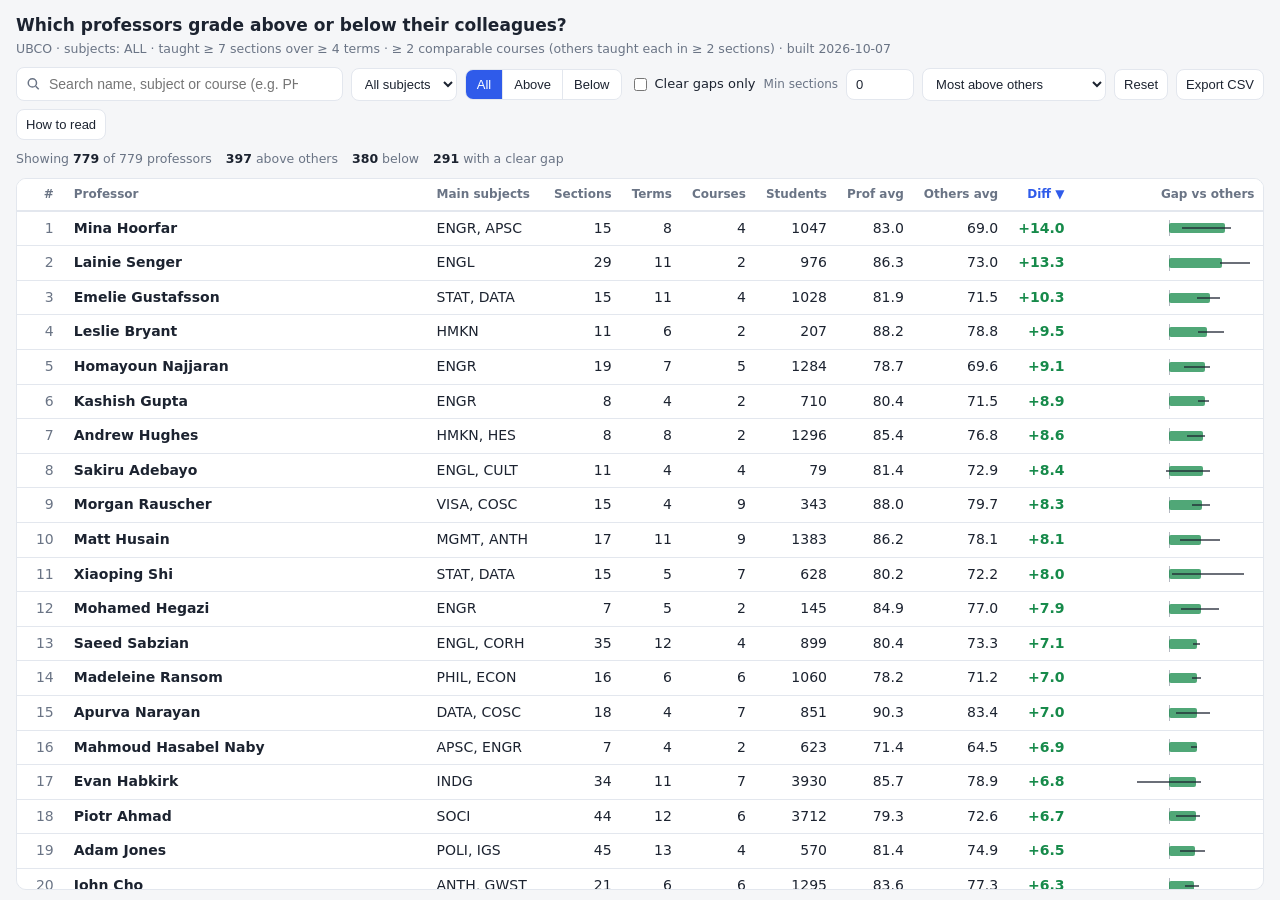
==== commit 1badd092: "Update dashboard" ====
--- a/index.html
+++ b/index.html
@@ -107,8 +107,8 @@
 </div>
 
 <script>
-const DATA = [{"Professor": "Mina Hoorfar", "Main subjects": "ENGR, APSC", "Sections": 15, "Terms": 8, "Courses compared": 4, "Students": 1047, "Prof avg": 83.01, "Others avg": 69.02, "Diff": 13.99, "Median course diff": 7.16, "% courses above": 100.0, "CI low": 3.06, "CI high": 15.68, "Clear gap?": "yes", "courses": [{"course": "ENGR 375", "sections": 7, "others_sections": 5, "students": 816, "prof": 83.68, "others": 67.9, "diff": 15.79}, {"course": "APSC 252", "sections": 1, "others_sections": 27, "students": 200, "prof": 78.81, "others": 70.47, "diff": 8.34}, {"course": "ENGR 477", "sections": 1, "others_sections": 21, "students": 19, "prof": 89.84, "others": 88.62, "diff": 1.22}, {"course": "ENGR 598", "sections": 2, "others_sections": 34, "students": 12, "prof": 96.33, "others": 90.36, "diff": 5.97}]}, {"Professor": "Emelie Gustafsson", "Main subjects": "STAT, DATA", "Sections": 15, "Terms": 11, "Courses compared": 4, "Students": 1028, "Prof avg": 81.86, "Others avg": 71.55, "Diff": 10.31, "Median course diff": 11.46, "% courses above": 100.0, "CI low": 7.06, "CI high": 12.76, "Clear gap?": "yes", "courses": [{"course": "STAT 121", "sections": 8, "others_sections": 24, "students": 602, "prof": 79.64, "others": 69.43, "diff": 10.2}, {"course": "STAT 124", "sections": 3, "others_sections": 22, "students": 256, "prof": 82.09, "others": 69.38, "diff": 12.72}, {"course": "DATA 543", "sections": 3, "others_sections": 4, "students": 107, "prof": 92.82, "others": 89.21, "diff": 3.61}, {"course": "STAT 230", "sections": 1, "others_sections": 28, "students": 63, "prof": 83.57, "others": 70.65, "diff": 12.92}]}, {"Professor": "Matt Husain", "Main subjects": "MGMT, ANTH", "Sections": 17, "Terms": 11, "Courses compared": 9, "Students": 1383, "Prof avg": 86.16, "Others avg": 78.1, "Diff": 8.06, "Median course diff": 9.9, "% courses above": 88.89, "CI low": 2.72, "CI high": 12.83, "Clear gap?": "yes", "courses": [{"course": "MGMT 442", "sections": 2, "others_sections": 13, "students": 329, "prof": 94.28, "others": 77.88, "diff": 16.39}, {"course": "MGMT 482", "sections": 2, "others_sections": 12, "students": 213, "prof": 90.25, "others": 80.35, "diff": 9.9}, {"course": "MGMT 380", "sections": 1, "others_sections": 20, "students": 206, "prof": 78.2, "others": 81.07, "diff": -2.87}, {"course": "MGMT 110", "sections": 2, "others_sections": 27, "students": 192, "prof": 77.98, "others": 72.52, "diff": 5.46}, {"course": "ANTH 355", "sections": 4, "others_sections": 4, "students": 183, "prof": 84.85, "others": 80.88, "diff": 3.96}, {"course": "ANTH 100", "sections": 1, "others_sections": 61, "students": 97, "prof": 79.92, "others": 75.36, "diff": 4.56}, {"course": "SOCI 301", "sections": 1, "others_sections": 4, "students": 69, "prof": 90.6, "others": 77.97, "diff": 12.63}, {"course": "SOCI 111", "sections": 1, "others_sections": 51, "students": 54, "prof": 87.7, "others": 74.92, "diff": 12.78}, {"course": "SOCI 496", "sections": 1, "others_sections": 25, "students": 40, "prof": 89.28, "others": 77.77, "diff": 11.5}]}, {"Professor": "Saeed Sabzian", "Main subjects": "ENGL, CORH", "Sections": 35, "Terms": 12, "Courses compared": 4, "Students": 899, "Prof avg": 80.43, "Others avg": 73.32, "Diff": 7.11, "Median course diff": 7.12, "% courses above": 75.0, "CI low": 5.99, "CI high": 7.83, "Clear gap?": "yes", "courses": [{"course": "ENGL 109", "sections": 18, "others_sections": 40, "students": 454, "prof": 80.07, "others": 72.27, "diff": 7.8}, {"course": "ENGL 112", "sections": 15, "others_sections": 437, "students": 407, "prof": 80.23, "others": 73.79, "diff": 6.44}, {"course": "CORH 203", "sections": 1, "others_sections": 15, "students": 28, "prof": 88.4, "others": 80.11, "diff": 8.29}, {"course": "ENGL 394", "sections": 1, "others_sections": 11, "students": 10, "prof": 82.9, "others": 83.02, "diff": -0.12}]}, {"Professor": "Evan Habkirk", "Main subjects": "INDG", "Sections": 34, "Terms": 11, "Courses compared": 7, "Students": 3930, "Prof avg": 85.7, "Others avg": 78.87, "Diff": 6.84, "Median course diff": -1.98, "% courses above": 14.29, "CI low": -8.02, "CI high": 7.9, "Clear gap?": "", "courses": [{"course": "INDG 100", "sections": 16, "others_sections": 35, "students": 3527, "prof": 86.53, "others": 78.36, "diff": 8.16}, {"course": "INDG 306", "sections": 4, "others_sections": 5, "students": 113, "prof": 78.53, "others": 81.25, "diff": -2.72}, {"course": "INDG 203", "sections": 4, "others_sections": 7, "students": 81, "prof": 79.15, "others": 81.14, "diff": -1.98}, {"course": "INDG 295", "sections": 4, "others_sections": 7, "students": 80, "prof": 70.91, "others": 85.03, "diff": -14.13}, {"course": "INDG 404", "sections": 3, "others_sections": 4, "students": 70, "prof": 84.19, "others": 84.81, "diff": -0.61}, {"course": "INDG 405", "sections": 2, "others_sections": 19, "students": 41, "prof": 80.03, "others": 86.85, "diff": -6.83}, {"course": "INDG 440", "sections": 1, "others_sections": 7, "students": 18, "prof": 83.3, "others": 83.46, "diff": -0.16}]}, {"Professor": "Piotr Ahmad", "Main subjects": "SOCI", "Sections": 44, "Terms": 12, "Courses compared": 6, "Students": 3712, "Prof avg": 79.28, "Others avg": 72.59, "Diff": 6.69, "Median course diff": 4.15, "% courses above": 100.0, "CI low": 1.69, "CI high": 7.88, "Clear gap?": "yes", "courses": [{"course": "SOCI 111", "sections": 16, "others_sections": 36, "students": 2792, "prof": 80.29, "others": 72.23, "diff": 8.06}, {"course": "SOCI 209", "sections": 9, "others_sections": 6, "students": 463, "prof": 72.17, "others": 71.13, "diff": 1.05}, {"course": "SOCI 463", "sections": 5, "others_sections": 5, "students": 141, "prof": 80.9, "others": 76.41, "diff": 4.49}, {"course": "SOCI 376", "sections": 4, "others_sections": 8, "students": 139, "prof": 77.59, "others": 74.55, "diff": 3.04}, {"course": "SOCI 362", "sections": 3, "others_sections": 8, "students": 134, "prof": 82.87, "others": 78.13, "diff": 4.74}, {"course": "SOCI 295", "sections": 1, "others_sections": 9, "students": 43, "prof": 79.5, "others": 75.69, "diff": 3.81}]}, {"Professor": "Adam Jones", "Main subjects": "POLI, IGS", "Sections": 45, "Terms": 13, "Courses compared": 4, "Students": 570, "Prof avg": 81.41, "Others avg": 74.87, "Diff": 6.54, "Median course diff": 4.29, "% courses above": 100.0, "CI low": 2.72, "CI high": 8.96, "Clear gap?": "yes", "courses": [{"course": "POLI 391", "sections": 8, "others_sections": 9, "students": 313, "prof": 79.92, "others": 74.23, "diff": 5.69}, {"course": "POLI 383", "sections": 4, "others_sections": 2, "students": 184, "prof": 83.25, "others": 73.77, "diff": 9.48}, {"course": "POLI 464", "sections": 2, "others_sections": 33, "students": 57, "prof": 81.7, "others": 79.03, "diff": 2.67}, {"course": "IGS 588", "sections": 2, "others_sections": 3, "students": 16, "prof": 88.19, "others": 85.3, "diff": 2.89}]}, {"Professor": "Frederic Menard", "Main subjects": "CHEM, BIOC", "Sections": 20, "Terms": 12, "Courses compared": 5, "Students": 334, "Prof avg": 76.4, "Others avg": 70.67, "Diff": 5.74, "Median course diff": 6.2, "% courses above": 100.0, "CI low": 4.09, "CI high": 7.84, "Clear gap?": "yes", "courses": [{"course": "CHEM 214", "sections": 1, "others_sections": 19, "students": 174, "prof": 73.14, "others": 69.18, "diff": 3.95}, {"course": "CHEM 204", "sections": 1, "others_sections": 20, "students": 107, "prof": 76.5, "others": 68.61, "diff": 7.89}, {"course": "CHEM 422", "sections": 4, "others_sections": 6, "students": 34, "prof": 87.21, "others": 79.35, "diff": 7.86}, {"course": "CHEM 463", "sections": 1, "others_sections": 10, "students": 13, "prof": 86.62, "others": 80.41, "diff": 6.2}, {"course": "BIOC 420", "sections": 1, "others_sections": 5, "students": 6, "prof": 86.0, "others": 80.14, "diff": 5.86}]}, {"Professor": "Sina Kheirkhah", "Main subjects": "ENGR, APSC", "Sections": 22, "Terms": 8, "Courses compared": 4, "Students": 1828, "Prof avg": 77.02, "Others avg": 71.59, "Diff": 5.43, "Median course diff": 2.79, "% courses above": 75.0, "CI low": 2.23, "CI high": 7.5, "Clear gap?": "yes", "courses": [{"course": "APSC 252", "sections": 7, "others_sections": 21, "students": 1039, "prof": 76.5, "others": 68.92, "diff": 7.58}, {"course": "APSC 181", "sections": 3, "others_sections": 31, "students": 500, "prof": 70.33, "others": 67.99, "diff": 2.34}, {"course": "ENGR 499", "sections": 1, "others_sections": 11, "students": 283, "prof": 90.6, "others": 87.35, "diff": 3.25}, {"course": "ENGR 598", "sections": 1, "others_sections": 35, "students": 6, "prof": 83.83, "others": 90.65, "diff": -6.82}]}, {"Professor": "Gina Whitaker", "Main subjects": "HES, HMKN", "Sections": 30, "Terms": 8, "Courses compared": 8, "Students": 1988, "Prof avg": 82.53, "Others avg": 77.29, "Diff": 5.24, "Median course diff": 4.89, "% courses above": 87.5, "CI low": 3.04, "CI high": 6.89, "Clear gap?": "yes", "courses": [{"course": "HMKN 201", "sections": 2, "others_sections": 5, "students": 428, "prof": 82.28, "others": 76.3, "diff": 5.98}, {"course": "HMKN 322", "sections": 3, "others_sections": 4, "students": 319, "prof": 85.74, "others": 76.48, "diff": 9.25}, {"course": "HMKN 331", "sections": 3, "others_sections": 4, "students": 294, "prof": 82.56, "others": 78.0, "diff": 4.57}, {"course": "HMKN 100", "sections": 1, "others_sections": 6, "students": 238, "prof": 79.09, "others": 76.25, "diff": 2.84}, {"course": "HMKN 190", "sections": 1, "others_sections": 6, "students": 225, "prof": 84.88, "others": 77.4, "diff": 7.48}, {"course": "HMKN 191", "sections": 1, "others_sections": 6, "students": 220, "prof": 82.15, "others": 76.94, "diff": 5.21}, {"course": "HMKN 203", "sections": 1, "others_sections": 6, "students": 150, "prof": 82.15, "others": 79.71, "diff": 2.44}, {"course": "HMKN 335", "sections": 1, "others_sections": 11, "students": 114, "prof": 78.2, "others": 80.83, "diff": -2.63}]}, {"Professor": "Paul Lee", "Main subjects": "MATH, COSC", "Sections": 17, "Terms": 10, "Courses compared": 8, "Students": 1858, "Prof avg": 74.06, "Others avg": 69.03, "Diff": 5.03, "Median course diff": 7.24, "% courses above": 87.5, "CI low": 3.06, "CI high": 8.33, "Clear gap?": "yes", "courses": [{"course": "MATH 100", "sections": 4, "others_sections": 63, "students": 762, "prof": 69.96, "others": 67.09, "diff": 2.87}, {"course": "MATH 200", "sections": 5, "others_sections": 25, "students": 364, "prof": 78.45, "others": 71.6, "diff": 6.86}, {"course": "MATH 101", "sections": 2, "others_sections": 58, "students": 177, "prof": 68.56, "others": 68.84, "diff": -0.28}, {"course": "MATH 221", "sections": 2, "others_sections": 29, "students": 177, "prof": 80.29, "others": 70.79, "diff": 9.5}, {"course": "STAT 124", "sections": 1, "others_sections": 24, "students": 139, "prof": 75.8, "others": 70.12, "diff": 5.68}, {"course": "MATH 125", "sections": 1, "others_sections": 22, "students": 106, "prof": 76.45, "others": 66.52, "diff": 9.94}, {"course": "MATH 317", "sections": 1, "others_sections": 11, "students": 92, "prof": 80.71, "others": 71.18, "diff": 9.53}, {"course": "COSC 221", "sections": 1, "others_sections": 24, "students": 41, "prof": 81.3, "others": 73.68, "diff": 7.62}]}, {"Professor": "Maria Alexopoulos", "Main subjects": "CULT, ENGL", "Sections": 56, "Terms": 10, "Courses compared": 11, "Students": 1818, "Prof avg": 78.27, "Others avg": 73.25, "Diff": 5.01, "Median course diff": 4.31, "% courses above": 81.82, "CI low": -3.15, "CI high": 7.47, "Clear gap?": "", "courses": [{"course": "CULT 101", "sections": 32, "others_sections": 20, "students": 1276, "prof": 78.92, "others": 71.67, "diff": 7.25}, {"course": "CULT 100", "sections": 5, "others_sections": 44, "students": 224, "prof": 71.22, "others": 76.94, "diff": -5.71}, {"course": "APSC 201", "sections": 3, "others_sections": 105, "students": 109, "prof": 71.6, "others": 75.55, "diff": -3.95}, {"course": "ENGL 150", "sections": 1, "others_sections": 197, "students": 70, "prof": 83.6, "others": 71.48, "diff": 12.12}, {"course": "ENGL 412", "sections": 4, "others_sections": 2, "students": 41, "prof": 85.6, "others": 79.39, "diff": 6.21}, {"course": "CULT 400", "sections": 2, "others_sections": 10, "students": 29, "prof": 86.6, "others": 82.29, "diff": 4.31}, {"course": "ENGL 309", "sections": 1, "others_sections": 10, "students": 25, "prof": 84.32, "others": 79.12, "diff": 5.2}, {"course": "ENGL 493", "sections": 2, "others_sections": 11, "students": 23, "prof": 87.39, "others": 80.48, "diff": 6.92}, {"course": "CULT 371", "sections": 1, "others_sections": 7, "students": 9, "prof": 82.67, "others": 79.41, "diff": 3.26}, {"course": "ENGL 525", "sections": 1, "others_sections": 2, "students": 6, "prof": 91.7, "others": 89.75, "diff": 1.95}, {"course": "ENGL 501", "sections": 1, "others_sections": 3, "students": 6, "prof": 90.2, "others": 88.56, "diff": 1.64}]}, {"Professor": "Heinz Bauschke", "Main subjects": "MATH, DATA", "Sections": 31, "Terms": 11, "Courses compared": 5, "Students": 1233, "Prof avg": 81.11, "Others avg": 76.11, "Diff": 5.0, "Median course diff": 0.59, "% courses above": 60.0, "CI low": -0.84, "CI high": 7.27, "Clear gap?": "", "courses": [{"course": "MATH 220", "sections": 10, "others_sections": 2, "students": 751, "prof": 81.55, "others": 73.76, "diff": 7.79}, {"course": "MATH 100", "sections": 1, "others_sections": 66, "students": 234, "prof": 67.87, "others": 67.28, "diff": 0.59}, {"course": "DATA 585", "sections": 5, "others_sections": 2, "students": 154, "prof": 96.13, "others": 93.23, "diff": 2.9}, {"course": "MATH 563", "sections": 6, "others_sections": 2, "students": 55, "prof": 91.73, "others": 92.65, "diff": -0.92}, {"course": "MATH 327", "sections": 1, "others_sections": 11, "students": 39, "prof": 77.8, "others": 83.53, "diff": -5.73}]}, {"Professor": "Anita Veal", "Main subjects": "EAP, ENGL", "Sections": 34, "Terms": 8, "Courses compared": 3, "Students": 826, "Prof avg": 78.95, "Others avg": 74.45, "Diff": 4.5, "Median course diff": 4.44, "% courses above": 66.67, "CI low": -0.55, "CI high": 5.94, "Clear gap?": "", "courses": [{"course": "ENGL 112", "sections": 16, "others_sections": 436, "students": 454, "prof": 78.27, "others": 73.84, "diff": 4.44}, {"course": "EAP 104", "sections": 14, "others_sections": 26, "students": 294, "prof": 80.34, "others": 74.41, "diff": 5.94}, {"course": "EAP 103", "sections": 4, "others_sections": 7, "students": 78, "prof": 77.65, "others": 78.2, "diff": -0.55}]}, {"Professor": "Martin Blum", "Main subjects": "GERM, ENGL", "Sections": 26, "Terms": 8, "Courses compared": 7, "Students": 668, "Prof avg": 81.23, "Others avg": 76.82, "Diff": 4.41, "Median course diff": 1.73, "% courses above": 71.43, "CI low": -1.27, "CI high": 8.08, "Clear gap?": "", "courses": [{"course": "ENGL 150", "sections": 7, "others_sections": 191, "students": 230, "prof": 81.46, "others": 71.25, "diff": 10.21}, {"course": "GERM 100", "sections": 4, "others_sections": 18, "students": 138, "prof": 84.33, "others": 79.92, "diff": 4.4}, {"course": "GERM 110", "sections": 4, "others_sections": 10, "students": 100, "prof": 79.19, "others": 82.55, "diff": -3.35}, {"course": "ENGL 344", "sections": 2, "others_sections": 4, "students": 72, "prof": 82.2, "others": 77.14, "diff": 5.06}, {"course": "ENGL 428", "sections": 3, "others_sections": 2, "students": 57, "prof": 79.32, "others": 77.59, "diff": 1.73}, {"course": "GERM 200", "sections": 2, "others_sections": 7, "students": 39, "prof": 81.77, "others": 80.21, "diff": 1.56}, {"course": "GERM 210", "sections": 2, "others_sections": 7, "students": 32, "prof": 73.12, "others": 79.44, "diff": -6.31}]}, {"Professor": "Andrew Irvine", "Main subjects": "PHIL, MATH", "Sections": 32, "Terms": 11, "Courses compared": 7, "Students": 1262, "Prof avg": 74.52, "Others avg": 70.16, "Diff": 4.36, "Median course diff": 4.03, "% courses above": 71.43, "CI low": 0.82, "CI high": 9.47, "Clear gap?": "yes", "courses": [{"course": "PHIL 338", "sections": 13, "others_sections": 3, "students": 490, "prof": 75.8, "others": 71.77, "diff": 4.03}, {"course": "PHIL 111", "sections": 6, "others_sections": 44, "students": 349, "prof": 72.35, "others": 71.73, "diff": 0.62}, {"course": "PHIL 310", "sections": 7, "others_sections": 2, "students": 247, "prof": 76.02, "others": 64.62, "diff": 11.41}, {"course": "PHIL 121", "sections": 2, "others_sections": 29, "students": 100, "prof": 67.5, "others": 68.82, "diff": -1.33}, {"course": "PHIL 309", "sections": 1, "others_sections": 4, "students": 39, "prof": 80.8, "others": 67.42, "diff": 13.38}, {"course": "MATH 460", "sections": 1, "others_sections": 7, "students": 25, "prof": 82.56, "others": 77.52, "diff": 5.04}, {"course": "PHIL 418", "sections": 1, "others_sections": 4, "students": 12, "prof": 75.5, "others": 77.34, "diff": -1.84}]}, {"Professor": "James Phelan", "Main subjects": "ENGL, DIHU", "Sections": 33, "Terms": 8, "Courses compared": 9, "Students": 655, "Prof avg": 79.75, "Others avg": 75.4, "Diff": 4.35, "Median course diff": 5.16, "% courses above": 77.78, "CI low": 1.37, "CI high": 6.88, "Clear gap?": "yes", "courses": [{"course": "ENGL 150", "sections": 5, "others_sections": 193, "students": 160, "prof": 79.31, "others": 71.42, "diff": 7.89}, {"course": "ENGL 155", "sections": 6, "others_sections": 8, "students": 130, "prof": 78.85, "others": 79.67, "diff": -0.81}, {"course": "ENGL 250", "sections": 3, "others_sections": 18, "students": 84, "prof": 80.28, "others": 77.21, "diff": 3.06}, {"course": "ENGL 153", "sections": 3, "others_sections": 71, "students": 81, "prof": 75.22, "others": 70.06, "diff": 5.16}, {"course": "CORH 204", "sections": 2, "others_sections": 10, "students": 72, "prof": 83.9, "others": 78.0, "diff": 5.9}, {"course": "ENGL 112", "sections": 2, "others_sections": 450, "students": 59, "prof": 82.56, "others": 73.95, "diff": 8.62}, {"course": "DIHU 155", "sections": 4, "others_sections": 7, "students": 45, "prof": 77.42, "others": 79.99, "diff": -2.57}, {"course": "CULT 275", "sections": 2, "others_sections": 11, "students": 14, "prof": 85.37, "others": 74.16, "diff": 11.2}, {"course": "ENGL 394", "sections": 1, "others_sections": 11, "students": 10, "prof": 86.8, "others": 82.84, "diff": 3.96}]}, {"Professor": "Catherine Higgs", "Main subjects": "HIST", "Sections": 21, "Terms": 13, "Courses compared": 3, "Students": 373, "Prof avg": 76.19, "Others avg": 71.89, "Diff": 4.3, "Median course diff": -3.43, "% courses above": 33.33, "CI low": -3.55, "CI high": 5.87, "Clear gap?": "", "courses": [{"course": "HIST 145", "sections": 4, "others_sections": 11, "students": 311, "prof": 77.5, "others": 71.64, "diff": 5.87}, {"course": "HIST 381", "sections": 3, "others_sections": 7, "students": 53, "prof": 69.74, "others": 73.29, "diff": -3.55}, {"course": "HIST 461", "sections": 1, "others_sections": 2, "students": 9, "prof": 68.89, "others": 72.32, "diff": -3.43}]}, {"Professor": "Ruth Frost", "Main subjects": "HIST", "Sections": 30, "Terms": 9, "Courses compared": 5, "Students": 445, "Prof avg": 71.5, "Others avg": 67.24, "Diff": 4.26, "Median course diff": 4.06, "% courses above": 80.0, "CI low": 0.89, "CI high": 6.49, "Clear gap?": "yes", "courses": [{"course": "HIST 119", "sections": 5, "others_sections": 3, "students": 315, "prof": 69.12, "others": 65.06, "diff": 4.06}, {"course": "HIST 430", "sections": 4, "others_sections": 2, "students": 72, "prof": 78.86, "others": 71.75, "diff": 7.11}, {"course": "HIST 343", "sections": 1, "others_sections": 5, "students": 30, "prof": 77.97, "others": 74.46, "diff": 3.51}, {"course": "HIST 325", "sections": 1, "others_sections": 3, "students": 19, "prof": 73.3, "others": 66.82, "diff": 6.48}, {"course": "HIST 492", "sections": 1, "others_sections": 10, "students": 9, "prof": 70.67, "others": 84.41, "diff": -13.74}]}, {"Professor": "David Doody", "Main subjects": "VISA", "Sections": 35, "Terms": 12, "Courses compared": 16, "Students": 751, "Prof avg": 85.02, "Others avg": 80.87, "Diff": 4.14, "Median course diff": 3.97, "% courses above": 81.25, "CI low": 1.94, "CI high": 5.62, "Clear gap?": "yes", "courses": [{"course": "VISA 137", "sections": 3, "others_sections": 5, "students": 220, "prof": 84.96, "others": 79.33, "diff": 5.62}, {"course": "VISA 482", "sections": 4, "others_sections": 8, "students": 85, "prof": 82.65, "others": 79.01, "diff": 3.63}, {"course": "VISA 483", "sections": 4, "others_sections": 8, "students": 84, "prof": 83.94, "others": 80.4, "diff": 3.54}, {"course": "VISA 460", "sections": 5, "others_sections": 7, "students": 67, "prof": 95.09, "others": 85.13, "diff": 9.96}, {"course": "VISA 103", "sections": 3, "others_sections": 23, "students": 61, "prof": 81.01, "others": 82.08, "diff": -1.07}, {"course": "VISA 102", "sections": 2, "others_sections": 43, "students": 43, "prof": 79.29, "others": 80.54, "diff": -1.25}, {"course": "VISA 104", "sections": 2, "others_sections": 22, "students": 42, "prof": 83.05, "others": 79.62, "diff": 3.43}, {"course": "VISA 105", "sections": 2, "others_sections": 22, "students": 35, "prof": 83.74, "others": 80.44, "diff": 3.31}, {"course": "VISA 225", "sections": 1, "others_sections": 11, "students": 22, "prof": 88.2, "others": 83.78, "diff": 4.42}, {"course": "VISA 312", "sections": 1, "others_sections": 24, "students": 19, "prof": 89.9, "others": 84.44, "diff": 5.46}, {"course": "VISA 282", "sections": 1, "others_sections": 11, "students": 18, "prof": 80.0, "others": 82.03, "diff": -2.03}, {"course": "VISA 283", "sections": 1, "others_sections": 11, "students": 16, "prof": 86.7, "others": 82.07, "diff": 4.63}, {"course": "VISA 215", "sections": 1, "others_sections": 18, "students": 14, "prof": 86.1, "others": 82.52, "diff": 3.58}, {"course": "VISA 322", "sections": 1, "others_sections": 20, "students": 10, "prof": 88.1, "others": 82.58, "diff": 5.52}, {"course": "VISA 245", "sections": 1, "others_sections": 9, "students": 9, "prof": 86.4, "others": 82.1, "diff": 4.3}, {"course": "VISA 290", "sections": 1, "others_sections": 2, "students": 6, "prof": 100.0, "others": 87.06, "diff": 12.94}]}, {"Professor": "Sandra Christine Balfour", "Main subjects": "NRSG", "Sections": 48, "Terms": 13, "Courses compared": 4, "Students": 2111, "Prof avg": 86.71, "Others avg": 82.57, "Diff": 4.14, "Median course diff": 2.8, "% courses above": 75.0, "CI low": -0.69, "CI high": 6.29, "Clear gap?": "", "courses": [{"course": "NRSG 111", "sections": 14, "others_sections": 4, "students": 1220, "prof": 86.08, "others": 79.7, "diff": 6.38}, {"course": "NRSG 229", "sections": 9, "others_sections": 11, "students": 588, "prof": 88.43, "others": 89.18, "diff": -0.75}, {"course": "NRSG 321", "sections": 4, "others_sections": 2, "students": 252, "prof": 85.38, "others": 79.86, "diff": 5.52}, {"course": "NRSG 428", "sections": 2, "others_sections": 7, "students": 51, "prof": 88.54, "others": 88.45, "diff": 0.09}]}, {"Professor": "Robert Friberg", "Main subjects": "EESC, SUST", "Sections": 28, "Terms": 12, "Courses compared": 5, "Students": 3544, "Prof avg": 73.75, "Others avg": 69.71, "Diff": 4.04, "Median course diff": 2.77, "% courses above": 60.0, "CI low": -2.32, "CI high": 7.28, "Clear gap?": "", "courses": [{"course": "EESC 101", "sections": 14, "others_sections": 9, "students": 2217, "prof": 74.28, "others": 66.83, "diff": 7.45}, {"course": "SUST 100", "sections": 8, "others_sections": 13, "students": 839, "prof": 71.41, "others": 73.99, "diff": -2.57}, {"course": "EESC 106", "sections": 3, "others_sections": 9, "students": 313, "prof": 72.05, "others": 74.03, "diff": -1.97}, {"course": "GEOG 129", "sections": 2, "others_sections": 31, "students": 149, "prof": 81.13, "others": 78.37, "diff": 2.77}, {"course": "GEOG 316", "sections": 1, "others_sections": 9, "students": 26, "prof": 81.8, "others": 76.11, "diff": 5.69}]}, {"Professor": "Kerrie Charnley", "Main subjects": "ENGL, CULT", "Sections": 29, "Terms": 9, "Courses compared": 4, "Students": 369, "Prof avg": 76.94, "Others avg": 72.93, "Diff": 4.01, "Median course diff": 3.99, "% courses above": 100.0, "CI low": 3.5, "CI high": 5.39, "Clear gap?": "yes", "courses": [{"course": "ENGL 114", "sections": 10, "others_sections": 6, "students": 197, "prof": 71.6, "others": 67.67, "diff": 3.93}, {"course": "ENGL 387", "sections": 5, "others_sections": 3, "students": 110, "prof": 82.78, "others": 78.73, "diff": 4.05}, {"course": "INDG 202", "sections": 3, "others_sections": 8, "students": 55, "prof": 82.08, "others": 78.95, "diff": 3.13}, {"course": "ENGL 394", "sections": 1, "others_sections": 11, "students": 7, "prof": 95.0, "others": 82.64, "diff": 12.36}]}, {"Professor": "Jacen Dennis", "Main subjects": "VISA, MDST", "Sections": 16, "Terms": 8, "Courses compared": 6, "Students": 815, "Prof avg": 82.35, "Others avg": 78.35, "Diff": 4.0, "Median course diff": 2.94, "% courses above": 66.67, "CI low": 2.27, "CI high": 7.36, "Clear gap?": "yes", "courses": [{"course": "VISA 106", "sections": 5, "others_sections": 22, "students": 411, "prof": 81.89, "others": 79.1, "diff": 2.79}, {"course": "VISA 108", "sections": 3, "others_sections": 12, "students": 151, "prof": 85.7, "others": 76.36, "diff": 9.34}, {"course": "VISA 110", "sections": 2, "others_sections": 17, "students": 141, "prof": 79.41, "others": 76.33, "diff": 3.09}, {"course": "VISA 266", "sections": 4, "others_sections": 6, "students": 79, "prof": 83.26, "others": 79.26, "diff": 4.01}, {"course": "VISA 268", "sections": 1, "others_sections": 10, "students": 18, "prof": 79.4, "others": 80.52, "diff": -1.12}, {"course": "MDST 499", "sections": 1, "others_sections": 4, "students": 15, "prof": 87.53, "others": 89.5, "diff": -1.97}]}, {"Professor": "Tania Willard", "Main subjects": "CCS, VISA", "Sections": 19, "Terms": 9, "Courses compared": 11, "Students": 324, "Prof avg": 83.53, "Others avg": 79.54, "Diff": 3.99, "Median course diff": 3.02, "% courses above": 63.64, "CI low": -1.31, "CI high": 7.62, "Clear gap?": "", "courses": [{"course": "CCS 150", "sections": 2, "others_sections": 7, "students": 89, "prof": 84.79, "others": 73.67, "diff": 11.12}, {"course": "CCS 250", "sections": 2, "others_sections": 7, "students": 69, "prof": 83.77, "others": 78.85, "diff": 4.92}, {"course": "VISA 482", "sections": 2, "others_sections": 10, "students": 42, "prof": 78.61, "others": 80.67, "diff": -2.06}, {"course": "CCS 507", "sections": 3, "others_sections": 7, "students": 26, "prof": 87.85, "others": 88.52, "diff": -0.67}, {"course": "VISA 483", "sections": 1, "others_sections": 11, "students": 20, "prof": 73.15, "others": 82.44, "diff": -9.29}, {"course": "VISA 102", "sections": 1, "others_sections": 44, "students": 20, "prof": 82.55, "others": 80.44, "diff": 2.11}, {"course": "VISA 312", "sections": 1, "others_sections": 24, "students": 17, "prof": 87.59, "others": 84.57, "diff": 3.02}, {"course": "CRWR 470", "sections": 2, "others_sections": 14, "students": 15, "prof": 88.12, "others": 83.71, "diff": 4.41}, {"course": "VISA 336", "sections": 1, "others_sections": 23, "students": 14, "prof": 84.29, "others": 78.02, "diff": 6.26}, {"course": "VISA 206", "sections": 1, "others_sections": 4, "students": 6, "prof": 89.5, "others": 83.56, "diff": 5.94}, {"course": "VISA 460", "sections": 1, "others_sections": 11, "students": 6, "prof": 85.0, "others": 90.12, "diff": -5.12}]}, {"Professor": "David Boutillier", "Main subjects": "PHIL", "Sections": 16, "Terms": 9, "Courses compared": 3, "Students": 400, "Prof avg": 75.71, "Others avg": 71.75, "Diff": 3.96, "Median course diff": 3.64, "% courses above": 100.0, "CI low": 0.6, "CI high": 4.64, "Clear gap?": "yes", "courses": [{"course": "PHIL 111", "sections": 8, "others_sections": 42, "students": 203, "prof": 75.17, "others": 71.53, "diff": 3.64}, {"course": "PHIL 120", "sections": 7, "others_sections": 35, "students": 180, "prof": 76.34, "others": 71.7, "diff": 4.64}, {"course": "PHIL 210", "sections": 1, "others_sections": 13, "students": 17, "prof": 75.4, "others": 74.8, "diff": 0.6}]}, {"Professor": "Mark Rheault", "Main subjects": "BIOL", "Sections": 21, "Terms": 12, "Courses compared": 4, "Students": 334, "Prof avg": 80.5, "Others avg": 76.66, "Diff": 3.84, "Median course diff": 4.29, "% courses above": 100.0, "CI low": 2.78, "CI high": 5.38, "Clear gap?": "yes", "courses": [{"course": "BIOL 205", "sections": 2, "others_sections": 10, "students": 114, "prof": 76.28, "others": 72.52, "diff": 3.76}, {"course": "BIOL 312", "sections": 1, "others_sections": 12, "students": 110, "prof": 80.9, "others": 78.5, "diff": 2.4}, {"course": "BIOL 420", "sections": 3, "others_sections": 40, "students": 77, "prof": 85.57, "others": 80.74, "diff": 4.83}, {"course": "BIOL 357", "sections": 1, "others_sections": 9, "students": 33, "prof": 81.9, "others": 75.26, "diff": 6.64}]}, {"Professor": "Ramine Adl", "Main subjects": "FREN", "Sections": 32, "Terms": 12, "Courses compared": 8, "Students": 733, "Prof avg": 82.35, "Others avg": 78.55, "Diff": 3.8, "Median course diff": 3.08, "% courses above": 87.5, "CI low": 2.37, "CI high": 4.98, "Clear gap?": "yes", "courses": [{"course": "FREN 103", "sections": 4, "others_sections": 49, "students": 187, "prof": 77.32, "others": 74.46, "diff": 2.86}, {"course": "FREN 353", "sections": 9, "others_sections": 3, "students": 174, "prof": 82.77, "others": 77.36, "diff": 5.42}, {"course": "FREN 355", "sections": 8, "others_sections": 3, "students": 137, "prof": 84.6, "others": 81.85, "diff": 2.76}, {"course": "FREN 101", "sections": 4, "others_sections": 37, "students": 127, "prof": 88.62, "others": 82.95, "diff": 5.67}, {"course": "FREN 102", "sections": 2, "others_sections": 50, "students": 61, "prof": 83.3, "others": 79.5, "diff": 3.8}, {"course": "FREN 104", "sections": 1, "others_sections": 46, "students": 23, "prof": 75.48, "others": 75.16, "diff": 0.32}, {"course": "FREN 221", "sections": 1, "others_sections": 6, "students": 16, "prof": 73.81, "others": 77.31, "diff": -3.5}, {"course": "FREN 123", "sections": 1, "others_sections": 12, "students": 8, "prof": 82.3, "others": 78.99, "diff": 3.31}]}, {"Professor": "Susan Murch", "Main subjects": "CHEM, BIOC", "Sections": 29, "Terms": 11, "Courses compared": 3, "Students": 383, "Prof avg": 87.08, "Others avg": 83.3, "Diff": 3.77, "Median course diff": 2.97, "% courses above": 100.0, "CI low": 2.75, "CI high": 10.09, "Clear gap?": "yes", "courses": [{"course": "BIOC 310", "sections": 10, "others_sections": 2, "students": 317, "prof": 86.45, "others": 83.7, "diff": 2.75}, {"course": "CHEM 412", "sections": 4, "others_sections": 3, "students": 53, "prof": 91.36, "others": 81.27, "diff": 10.09}, {"course": "CHEM 434", "sections": 1, "others_sections": 7, "students": 13, "prof": 84.85, "others": 81.88, "diff": 2.97}]}, {"Professor": "Md Hossain", "Main subjects": "ENGR, APSC", "Sections": 24, "Terms": 8, "Courses compared": 7, "Students": 1196, "Prof avg": 76.76, "Others avg": 73.12, "Diff": 3.64, "Median course diff": 0.83, "% courses above": 57.14, "CI low": -1.07, "CI high": 9.48, "Clear gap?": "", "courses": [{"course": "APSC 258", "sections": 2, "others_sections": 17, "students": 357, "prof": 77.89, "others": 77.07, "diff": 0.83}, {"course": "ENGR 362", "sections": 4, "others_sections": 9, "students": 264, "prof": 82.17, "others": 72.49, "diff": 9.68}, {"course": "APSC 173", "sections": 2, "others_sections": 27, "students": 251, "prof": 65.2, "others": 69.41, "diff": -4.21}, {"course": "ENGR 361", "sections": 2, "others_sections": 7, "students": 168, "prof": 81.98, "others": 71.06, "diff": 10.91}, {"course": "APSC 177", "sections": 1, "others_sections": 23, "students": 79, "prof": 76.25, "others": 65.13, "diff": 11.12}, {"course": "ENGR 461", "sections": 4, "others_sections": 4, "students": 54, "prof": 75.3, "others": 77.97, "diff": -2.67}, {"course": "ENGR 598", "sections": 1, "others_sections": 35, "students": 23, "prof": 90.09, "others": 90.57, "diff": -0.49}]}, {"Professor": "Donna Jansons", "Main subjects": "SOCW", "Sections": 25, "Terms": 18, "Courses compared": 3, "Students": 345, "Prof avg": 92.84, "Others avg": 89.37, "Diff": 3.48, "Median course diff": 4.87, "% courses above": 100.0, "CI low": 0.89, "CI high": 5.48, "Clear gap?": "yes", "courses": [{"course": "SOCW 554", "sections": 5, "others_sections": 11, "students": 145, "prof": 94.02, "others": 88.54, "diff": 5.48}, {"course": "SOCW 513", "sections": 7, "others_sections": 13, "students": 143, "prof": 91.89, "others": 91.0, "diff": 0.89}, {"course": "SOCW 540", "sections": 2, "others_sections": 34, "students": 57, "prof": 92.26, "others": 87.4, "diff": 4.87}]}, {"Professor": "Virginie Magnat", "Main subjects": "THTR, WRLD", "Sections": 61, "Terms": 10, "Courses compared": 7, "Students": 248, "Prof avg": 90.22, "Others avg": 86.78, "Diff": 3.44, "Median course diff": 3.68, "% courses above": 85.71, "CI low": 1.99, "CI high": 5.15, "Clear gap?": "yes", "courses": [{"course": "ARTH 309", "sections": 5, "others_sections": 2, "students": 75, "prof": 89.84, "others": 86.93, "diff": 2.91}, {"course": "IGS 515", "sections": 6, "others_sections": 9, "students": 59, "prof": 94.68, "others": 91.01, "diff": 3.68}, {"course": "THTR 102", "sections": 2, "others_sections": 5, "students": 38, "prof": 85.42, "others": 85.02, "diff": 0.4}, {"course": "THTR 212", "sections": 1, "others_sections": 7, "students": 24, "prof": 89.5, "others": 82.46, "diff": 7.04}, {"course": "CCS 506", "sections": 3, "others_sections": 7, "students": 20, "prof": 92.55, "others": 88.38, "diff": 4.17}, {"course": "CULT 380", "sections": 2, "others_sections": 2, "students": 20, "prof": 91.85, "others": 84.06, "diff": 7.79}, {"course": "CULT 490", "sections": 1, "others_sections": 3, "students": 12, "prof": 80.58, "others": 81.06, "diff": -0.48}]}, {"Professor": "Robin Young", "Main subjects": "BIOL, BIOC", "Sections": 40, "Terms": 10, "Courses compared": 10, "Students": 5632, "Prof avg": 74.48, "Others avg": 71.07, "Diff": 3.41, "Median course diff": 3.52, "% courses above": 70.0, "CI low": 0.32, "CI high": 4.38, "Clear gap?": "yes", "courses": [{"course": "BIOL 116", "sections": 15, "others_sections": 18, "students": 3313, "prof": 74.44, "others": 70.42, "diff": 4.02}, {"course": "BIOL 200", "sections": 13, "others_sections": 19, "students": 1670, "prof": 72.22, "others": 69.57, "diff": 2.65}, {"course": "BIOC 305", "sections": 2, "others_sections": 10, "students": 159, "prof": 84.18, "others": 77.17, "diff": 7.01}, {"course": "BIOL 319", "sections": 2, "others_sections": 10, "students": 152, "prof": 82.63, "others": 76.27, "diff": 6.36}, {"course": "BIOL 363", "sections": 2, "others_sections": 10, "students": 144, "prof": 75.26, "others": 77.77, "diff": -2.51}, {"course": "BIOL 300", "sections": 1, "others_sections": 2, "students": 60, "prof": 71.6, "others": 88.46, "diff": -16.86}, {"course": "BIOL 420", "sections": 2, "others_sections": 41, "students": 56, "prof": 88.83, "others": 80.67, "diff": 8.16}, {"course": "BIOL 430", "sections": 1, "others_sections": 6, "students": 32, "prof": 90.4, "others": 80.45, "diff": 9.95}, {"course": "BIOL 125", "sections": 1, "others_sections": 31, "students": 27, "prof": 72.7, "others": 69.67, "diff": 3.03}, {"course": "BIOL 461", "sections": 1, "others_sections": 5, "students": 19, "prof": 69.6, "others": 75.36, "diff": -5.76}]}, {"Professor": "Hassan Iqbal", "Main subjects": "MANF, ENGR", "Sections": 33, "Terms": 9, "Courses compared": 7, "Students": 1205, "Prof avg": 83.39, "Others avg": 80.23, "Diff": 3.15, "Median course diff": 3.14, "% courses above": 100.0, "CI low": 2.53, "CI high": 4.98, "Clear gap?": "yes", "courses": [{"course": "APSC 171", "sections": 3, "others_sections": 21, "students": 499, "prof": 78.56, "others": 76.11, "diff": 2.45}, {"course": "ENGR 499", "sections": 1, "others_sections": 11, "students": 283, "prof": 90.6, "others": 87.35, "diff": 3.25}, {"course": "ENGR 416", "sections": 4, "others_sections": 3, "students": 196, "prof": 83.2, "others": 80.07, "diff": 3.14}, {"course": "ENGR 417", "sections": 1, "others_sections": 9, "students": 116, "prof": 87.08, "others": 85.57, "diff": 1.51}, {"course": "ENGR 303", "sections": 1, "others_sections": 19, "students": 43, "prof": 78.91, "others": 76.47, "diff": 2.44}, {"course": "MANF 330", "sections": 4, "others_sections": 2, "students": 42, "prof": 83.73, "others": 75.63, "diff": 8.1}, {"course": "MANF 270", "sections": 2, "others_sections": 4, "students": 26, "prof": 89.27, "others": 73.05, "diff": 16.22}]}, {"Professor": "Lawrence Berg", "Main subjects": "GEOG, IGS", "Sections": 35, "Terms": 12, "Courses compared": 4, "Students": 1090, "Prof avg": 80.19, "Others avg": 77.21, "Diff": 2.98, "Median course diff": -0.93, "% courses above": 50.0, "CI low": -4.2, "CI high": 3.19, "Clear gap?": "", "courses": [{"course": "GEOG 128", "sections": 7, "others_sections": 24, "students": 1051, "prof": 80.27, "others": 77.07, "diff": 3.2}, {"course": "ANTH 445", "sections": 1, "others_sections": 6, "students": 19, "prof": 73.9, "others": 78.53, "diff": -4.63}, {"course": "GEOG 445", "sections": 1, "others_sections": 3, "students": 11, "prof": 77.6, "others": 79.57, "diff": -1.97}, {"course": "IGS 550", "sections": 1, "others_sections": 3, "students": 9, "prof": 87.67, "others": 87.56, "diff": 0.1}]}, {"Professor": "John Greenough", "Main subjects": "EESC", "Sections": 26, "Terms": 9, "Courses compared": 6, "Students": 433, "Prof avg": 75.58, "Others avg": 72.61, "Diff": 2.97, "Median course diff": 1.5, "% courses above": 83.33, "CI low": -0.93, "CI high": 5.82, "Clear gap?": "", "courses": [{"course": "EESC 201", "sections": 8, "others_sections": 4, "students": 140, "prof": 77.49, "others": 70.14, "diff": 7.35}, {"course": "EESC 121", "sections": 1, "others_sections": 10, "students": 103, "prof": 68.7, "others": 67.84, "diff": 0.86}, {"course": "EESC 322", "sections": 6, "others_sections": 3, "students": 79, "prof": 76.99, "others": 75.24, "diff": 1.74}, {"course": "EESC 200", "sections": 2, "others_sections": 10, "students": 39, "prof": 78.28, "others": 77.02, "diff": 1.26}, {"course": "EESC 356", "sections": 1, "others_sections": 10, "students": 36, "prof": 69.11, "others": 75.42, "diff": -6.31}, {"course": "EESC 335", "sections": 1, "others_sections": 8, "students": 36, "prof": 88.3, "others": 82.48, "diff": 5.82}]}, {"Professor": "Shirley Hutchinson", "Main subjects": "PSYO", "Sections": 51, "Terms": 15, "Courses compared": 9, "Students": 10311, "Prof avg": 77.44, "Others avg": 74.5, "Diff": 2.94, "Median course diff": 1.89, "% courses above": 66.67, "CI low": 0.75, "CI high": 8.9, "Clear gap?": "yes", "courses": [{"course": "PSYO 111", "sections": 17, "others_sections": 58, "students": 4495, "prof": 74.66, "others": 72.58, "diff": 2.08}, {"course": "PSYO 121", "sections": 18, "others_sections": 37, "students": 3635, "prof": 78.26, "others": 76.37, "diff": 1.89}, {"course": "PSYO 241", "sections": 4, "others_sections": 12, "students": 1029, "prof": 84.97, "others": 71.54, "diff": 13.43}, {"course": "PSYO 321", "sections": 2, "others_sections": 10, "students": 363, "prof": 83.19, "others": 79.43, "diff": 3.76}, {"course": "PSYO 252", "sections": 1, "others_sections": 18, "students": 295, "prof": 74.09, "others": 77.66, "diff": -3.57}, {"course": "PSYO 380", "sections": 4, "others_sections": 75, "students": 250, "prof": 78.55, "others": 80.38, "diff": -1.83}, {"course": "PSYO 335", "sections": 2, "others_sections": 15, "students": 154, "prof": 78.04, "others": 76.7, "diff": 1.34}, {"course": "PSYO 323", "sections": 1, "others_sections": 3, "students": 54, "prof": 79.87, "others": 73.08, "diff": 6.79}, {"course": "PSYO 480", "sections": 2, "others_sections": 35, "students": 36, "prof": 81.81, "others": 85.62, "diff": -3.82}]}, {"Professor": "Mary Stockdale", "Main subjects": "GEOG, ANTH", "Sections": 21, "Terms": 11, "Courses compared": 5, "Students": 279, "Prof avg": 81.52, "Others avg": 78.59, "Diff": 2.93, "Median course diff": 2.97, "% courses above": 80.0, "CI low": 0.04, "CI high": 3.89, "Clear gap?": "yes", "courses": [{"course": "ANTH 260", "sections": 3, "others_sections": 2, "students": 155, "prof": 80.23, "others": 76.75, "diff": 3.47}, {"course": "INDG 307", "sections": 2, "others_sections": 8, "students": 55, "prof": 85.44, "others": 82.47, "diff": 2.97}, {"course": "GEOG 491", "sections": 2, "others_sections": 17, "students": 24, "prof": 85.98, "others": 83.11, "diff": 2.88}, {"course": "GEOG 233", "sections": 1, "others_sections": 3, "students": 23, "prof": 79.7, "others": 74.33, "diff": 5.37}, {"course": "ANTH 490", "sections": 1, "others_sections": 19, "students": 22, "prof": 77.91, "others": 81.33, "diff": -3.42}]}, {"Professor": "Derrick Wirtz", "Main subjects": "PSYO", "Sections": 46, "Terms": 18, "Courses compared": 5, "Students": 8056, "Prof avg": 80.08, "Others avg": 77.17, "Diff": 2.9, "Median course diff": 3.02, "% courses above": 80.0, "CI low": 1.46, "CI high": 4.51, "Clear gap?": "yes", "courses": [{"course": "PSYO 121", "sections": 22, "others_sections": 33, "students": 3651, "prof": 78.54, "others": 76.2, "diff": 2.34}, {"course": "PSYO 349", "sections": 10, "others_sections": 5, "students": 2213, "prof": 83.28, "others": 80.25, "diff": 3.02}, {"course": "PSYO 270", "sections": 10, "others_sections": 11, "students": 1782, "prof": 81.23, "others": 76.09, "diff": 5.13}, {"course": "PSYO 111", "sections": 2, "others_sections": 73, "students": 394, "prof": 70.58, "others": 73.25, "diff": -2.67}, {"course": "PSYO 521", "sections": 2, "others_sections": 3, "students": 16, "prof": 95.12, "others": 91.66, "diff": 3.46}]}, {"Professor": "Mohamed Shehata", "Main subjects": "COSC, DATA", "Sections": 23, "Terms": 11, "Courses compared": 8, "Students": 874, "Prof avg": 77.47, "Others avg": 74.62, "Diff": 2.85, "Median course diff": 1.29, "% courses above": 62.5, "CI low": -0.78, "CI high": 5.62, "Clear gap?": "", "courses": [{"course": "COSC 121", "sections": 1, "others_sections": 30, "students": 274, "prof": 75.14, "others": 71.41, "diff": 3.73}, {"course": "COSC 445", "sections": 4, "others_sections": 2, "students": 139, "prof": 75.07, "others": 72.79, "diff": 2.28}, {"course": "COSC 222", "sections": 2, "others_sections": 19, "students": 115, "prof": 76.15, "others": 75.84, "diff": 0.31}, {"course": "COSC 360", "sections": 1, "others_sections": 14, "students": 104, "prof": 84.62, "others": 75.89, "diff": 8.73}, {"course": "COSC 210", "sections": 4, "others_sections": 2, "students": 98, "prof": 75.41, "others": 66.3, "diff": 9.1}, {"course": "COSC 419", "sections": 2, "others_sections": 11, "students": 96, "prof": 78.0, "others": 83.96, "diff": -5.96}, {"course": "DATA 532", "sections": 1, "others_sections": 6, "students": 32, "prof": 91.47, "others": 92.69, "diff": -1.22}, {"course": "COSC 519", "sections": 1, "others_sections": 5, "students": 16, "prof": 82.7, "others": 87.29, "diff": -4.59}]}, {"Professor": "Brian Dalton", "Main subjects": "HMKN, HES", "Sections": 24, "Terms": 8, "Courses compared": 4, "Students": 1340, "Prof avg": 78.12, "Others avg": 75.28, "Diff": 2.84, "Median course diff": 0.26, "% courses above": 75.0, "CI low": -0.23, "CI high": 4.27, "Clear gap?": "", "courses": [{"course": "HMKN 202", "sections": 5, "others_sections": 2, "students": 865, "prof": 77.51, "others": 73.16, "diff": 4.35}, {"course": "HES 202", "sections": 2, "others_sections": 2, "students": 355, "prof": 75.68, "others": 75.6, "diff": 0.08}, {"course": "HMKN 499", "sections": 6, "others_sections": 22, "students": 114, "prof": 90.0, "others": 89.55, "diff": 0.45}, {"course": "HES 506", "sections": 1, "others_sections": 2, "students": 6, "prof": 84.0, "others": 90.09, "diff": -6.09}]}, {"Professor": "Sarah Gumpinger", "Main subjects": "MGMT", "Sections": 26, "Terms": 10, "Courses compared": 7, "Students": 2847, "Prof avg": 74.92, "Others avg": 72.11, "Diff": 2.81, "Median course diff": 1.58, "% courses above": 71.43, "CI low": 1.19, "CI high": 5.47, "Clear gap?": "yes", "courses": [{"course": "MGMT 100", "sections": 8, "others_sections": 36, "students": 1516, "prof": 73.83, "others": 72.25, "diff": 1.58}, {"course": "MGMT 201", "sections": 3, "others_sections": 6, "students": 671, "prof": 74.62, "others": 67.97, "diff": 6.65}, {"course": "MGMT 301", "sections": 1, "others_sections": 10, "students": 221, "prof": 80.07, "others": 76.91, "diff": 3.16}, {"course": "MGMT 404", "sections": 5, "others_sections": 8, "students": 148, "prof": 78.25, "others": 75.86, "diff": 2.39}, {"course": "MGMT 402", "sections": 5, "others_sections": 9, "students": 126, "prof": 76.28, "others": 74.94, "diff": 1.34}, {"course": "MGMT 403", "sections": 3, "others_sections": 9, "students": 117, "prof": 75.19, "others": 75.83, "diff": -0.64}, {"course": "MGMT 400", "sections": 1, "others_sections": 6, "students": 48, "prof": 75.1, "others": 75.19, "diff": -0.08}]}, {"Professor": "Richard Plunkett", "Main subjects": "BIOL, BIOC", "Sections": 110, "Terms": 20, "Courses compared": 10, "Students": 6424, "Prof avg": 79.84, "Others avg": 77.03, "Diff": 2.81, "Median course diff": 4.3, "% courses above": 80.0, "CI low": -0.35, "CI high": 6.11, "Clear gap?": "", "courses": [{"course": "BIOL 311", "sections": 18, "others_sections": 2, "students": 1547, "prof": 81.02, "others": 82.57, "diff": -1.55}, {"course": "BIOL 228", "sections": 6, "others_sections": 6, "students": 1323, "prof": 80.21, "others": 72.66, "diff": 7.56}, {"course": "BIOC 305", "sections": 10, "others_sections": 2, "students": 789, "prof": 79.33, "others": 73.61, "diff": 5.71}, {"course": "BIOL 319", "sections": 9, "others_sections": 3, "students": 678, "prof": 77.81, "others": 75.87, "diff": 1.94}, {"course": "BIOC 304", "sections": 9, "others_sections": 6, "students": 648, "prof": 82.64, "others": 75.92, "diff": 6.72}, {"course": "BIOL 393", "sections": 17, "others_sections": 4, "students": 530, "prof": 82.6, "others": 88.16, "diff": -5.56}, {"course": "BIOL 200", "sections": 4, "others_sections": 28, "students": 440, "prof": 73.7, "others": 70.39, "diff": 3.31}, {"course": "BIOL 265", "sections": 1, "others_sections": 21, "students": 285, "prof": 71.61, "others": 69.96, "diff": 1.65}, {"course": "BIOL 420", "sections": 3, "others_sections": 40, "students": 130, "prof": 85.79, "others": 80.49, "diff": 5.3}, {"course": "BIOL 380", "sections": 1, "others_sections": 9, "students": 54, "prof": 88.2, "others": 77.59, "diff": 10.61}]}, {"Professor": "Megan Udala", "Main subjects": "PSYO, DATA", "Sections": 28, "Terms": 18, "Courses compared": 14, "Students": 5848, "Prof avg": 80.17, "Others avg": 77.39, "Diff": 2.79, "Median course diff": 2.52, "% courses above": 57.14, "CI low": -0.41, "CI high": 5.19, "Clear gap?": "", "courses": [{"course": "PSYO 121", "sections": 4, "others_sections": 51, "students": 1005, "prof": 79.67, "others": 76.77, "diff": 2.9}, {"course": "PSYO 380", "sections": 7, "others_sections": 72, "students": 960, "prof": 84.43, "others": 79.35, "diff": 5.08}, {"course": "PSYO 252", "sections": 3, "others_sections": 16, "students": 906, "prof": 73.82, "others": 78.43, "diff": -4.62}, {"course": "PSYO 219", "sections": 3, "others_sections": 10, "students": 785, "prof": 82.58, "others": 78.56, "diff": 4.02}, {"course": "PSYO 111", "sections": 1, "others_sections": 74, "students": 586, "prof": 80.04, "others": 72.91, "diff": 7.13}, {"course": "PSYO 230", "sections": 2, "others_sections": 10, "students": 480, "prof": 84.22, "others": 75.26, "diff": 8.96}, {"course": "PSYO 355", "sections": 1, "others_sections": 11, "students": 340, "prof": 81.6, "others": 76.0, "diff": 5.6}, {"course": "PSYO 353", "sections": 1, "others_sections": 12, "students": 234, "prof": 74.15, "others": 77.14, "diff": -2.99}, {"course": "PSYO 311", "sections": 1, "others_sections": 6, "students": 198, "prof": 81.9, "others": 75.93, "diff": 5.97}, {"course": "PSYO 354", "sections": 1, "others_sections": 11, "students": 120, "prof": 75.23, "others": 76.73, "diff": -1.5}, {"course": "PSYO 346", "sections": 1, "others_sections": 5, "students": 116, "prof": 72.28, "others": 81.63, "diff": -9.36}, {"course": "PSYO 270", "sections": 1, "others_sections": 20, "students": 46, "prof": 76.8, "others": 79.09, "diff": -2.29}, {"course": "PSYO 372", "sections": 1, "others_sections": 11, "students": 37, "prof": 85.51, "others": 86.87, "diff": -1.36}, {"course": "DATA 552", "sections": 1, "others_sections": 6, "students": 35, "prof": 93.26, "others": 91.11, "diff": 2.14}]}, {"Professor": "Alwyn Spies", "Main subjects": "WRLD, JPST", "Sections": 39, "Terms": 13, "Courses compared": 7, "Students": 831, "Prof avg": 79.77, "Others avg": 77.02, "Diff": 2.75, "Median course diff": 2.95, "% courses above": 85.71, "CI low": 0.79, "CI high": 4.27, "Clear gap?": "yes", "courses": [{"course": "WRLD 150", "sections": 8, "others_sections": 8, "students": 376, "prof": 81.56, "others": 78.61, "diff": 2.95}, {"course": "JPST 101", "sections": 6, "others_sections": 15, "students": 126, "prof": 78.46, "others": 74.87, "diff": 3.59}, {"course": "JPST 100", "sections": 4, "others_sections": 36, "students": 111, "prof": 71.43, "others": 73.13, "diff": -1.7}, {"course": "JPST 200", "sections": 4, "others_sections": 7, "students": 79, "prof": 79.7, "others": 73.32, "diff": 6.38}, {"course": "WRLD 399", "sections": 2, "others_sections": 13, "students": 50, "prof": 82.54, "others": 79.73, "diff": 2.81}, {"course": "WRLD 330", "sections": 2, "others_sections": 2, "students": 47, "prof": 78.9, "others": 77.33, "diff": 1.57}, {"course": "WRLD 382", "sections": 2, "others_sections": 4, "students": 42, "prof": 87.48, "others": 82.92, "diff": 4.56}]}, {"Professor": "Ayman Elnaggar", "Main subjects": "ENGR, APSC", "Sections": 50, "Terms": 10, "Courses compared": 7, "Students": 3729, "Prof avg": 75.13, "Others avg": 72.46, "Diff": 2.66, "Median course diff": 3.88, "% courses above": 85.71, "CI low": 0.43, "CI high": 5.98, "Clear gap?": "yes", "courses": [{"course": "APSC 255", "sections": 10, "others_sections": 12, "students": 1374, "prof": 70.83, "others": 71.45, "diff": -0.63}, {"course": "APSC 262", "sections": 8, "others_sections": 3, "students": 658, "prof": 76.12, "others": 69.43, "diff": 6.69}, {"course": "APSC 172", "sections": 4, "others_sections": 25, "students": 545, "prof": 69.62, "others": 68.7, "diff": 0.92}, {"course": "ENGR 359", "sections": 7, "others_sections": 6, "students": 437, "prof": 78.24, "others": 70.94, "diff": 7.3}, {"course": "ENGR 467", "sections": 9, "others_sections": 2, "students": 285, "prof": 82.24, "others": 78.36, "diff": 3.88}, {"course": "ENGR 499", "sections": 1, "others_sections": 11, "students": 283, "prof": 90.6, "others": 87.35, "diff": 3.25}, {"course": "APSC 256", "sections": 1, "others_sections": 26, "students": 147, "prof": 78.43, "others": 73.91, "diff": 4.52}]}, {"Professor": "Jonathan Holzman", "Main subjects": "ENGR, APSC", "Sections": 31, "Terms": 11, "Courses compared": 9, "Students": 2595, "Prof avg": 73.26, "Others avg": 70.6, "Diff": 2.66, "Median course diff": 1.56, "% courses above": 55.56, "CI low": -0.4, "CI high": 3.99, "Clear gap?": "", "courses": [{"course": "APSC 178", "sections": 6, "others_sections": 26, "students": 1199, "prof": 68.17, "others": 63.63, "diff": 4.54}, {"course": "APSC 256", "sections": 2, "others_sections": 25, "students": 297, "prof": 73.85, "others": 74.11, "diff": -0.26}, {"course": "ENGR 499", "sections": 1, "others_sections": 11, "students": 283, "prof": 90.6, "others": 87.35, "diff": 3.25}, {"course": "APSC 173", "sections": 2, "others_sections": 27, "students": 256, "prof": 70.56, "others": 69.0, "diff": 1.56}, {"course": "ENGR 353", "sections": 2, "others_sections": 11, "students": 191, "prof": 80.08, "others": 75.7, "diff": 4.37}, {"course": "ENGR 472", "sections": 8, "others_sections": 4, "students": 160, "prof": 78.62, "others": 82.09, "diff": -3.48}, {"course": "APSC 262", "sections": 1, "others_sections": 10, "students": 84, "prof": 70.98, "others": 74.05, "diff": -3.07}, {"course": "ENGR 350", "sections": 1, "others_sections": 11, "students": 68, "prof": 75.84, "others": 72.23, "diff": 3.6}, {"course": "ENGR 365", "sections": 1, "others_sections": 9, "students": 57, "prof": 65.8, "others": 66.8, "diff": -1.0}]}, {"Professor": "Christine Schreyer", "Main subjects": "ANTH, IGS", "Sections": 27, "Terms": 10, "Courses compared": 8, "Students": 748, "Prof avg": 80.25, "Others avg": 77.59, "Diff": 2.65, "Median course diff": 2.01, "% courses above": 87.5, "CI low": 0.62, "CI high": 3.47, "Clear gap?": "yes", "courses": [{"course": "ANTH 170", "sections": 4, "others_sections": 20, "students": 373, "prof": 78.85, "others": 75.23, "diff": 3.62}, {"course": "ANTH 377", "sections": 3, "others_sections": 5, "students": 113, "prof": 80.61, "others": 78.81, "diff": 1.8}, {"course": "ANTH 270", "sections": 4, "others_sections": 4, "students": 88, "prof": 79.78, "others": 75.94, "diff": 3.85}, {"course": "ANTH 473", "sections": 3, "others_sections": 3, "students": 75, "prof": 79.67, "others": 80.85, "diff": -1.18}, {"course": "ANTH 370", "sections": 1, "others_sections": 4, "students": 29, "prof": 79.07, "others": 77.35, "diff": 1.71}, {"course": "IGS 586", "sections": 2, "others_sections": 3, "students": 27, "prof": 94.5, "others": 93.4, "diff": 1.1}, {"course": "ANTH 295", "sections": 1, "others_sections": 7, "students": 24, "prof": 79.21, "others": 76.99, "diff": 2.22}, {"course": "IGS 524", "sections": 1, "others_sections": 8, "students": 19, "prof": 92.79, "others": 90.25, "diff": 2.54}]}, {"Professor": "Maya Libben", "Main subjects": "PSYO", "Sections": 27, "Terms": 16, "Courses compared": 3, "Students": 4527, "Prof avg": 75.18, "Others avg": 72.53, "Diff": 2.64, "Median course diff": 0.72, "% courses above": 66.67, "CI low": -1.92, "CI high": 2.67, "Clear gap?": "", "courses": [{"course": "PSYO 111", "sections": 17, "others_sections": 58, "students": 4495, "prof": 75.07, "others": 72.4, "diff": 2.67}, {"course": "PSYO 530", "sections": 2, "others_sections": 2, "students": 18, "prof": 90.67, "others": 89.95, "diff": 0.72}, {"course": "PSYO 486", "sections": 1, "others_sections": 3, "students": 14, "prof": 89.9, "others": 91.82, "diff": -1.92}]}, {"Professor": "Tamara Ebl", "Main subjects": "MGMT", "Sections": 62, "Terms": 12, "Courses compared": 3, "Students": 795, "Prof avg": 75.88, "Others avg": 73.41, "Diff": 2.46, "Median course diff": -1.02, "% courses above": 33.33, "CI low": -3.54, "CI high": 3.67, "Clear gap?": "", "courses": [{"course": "MGMT 360", "sections": 4, "others_sections": 17, "students": 624, "prof": 76.96, "others": 73.29, "diff": 3.67}, {"course": "MGMT 100", "sections": 1, "others_sections": 43, "students": 109, "prof": 71.7, "others": 72.72, "diff": -1.02}, {"course": "MGMT 481", "sections": 1, "others_sections": 9, "students": 62, "prof": 72.3, "others": 75.84, "diff": -3.54}]}, {"Professor": "Richard Aleong", "Main subjects": "APSC, ENGR", "Sections": 24, "Terms": 8, "Courses compared": 6, "Students": 745, "Prof avg": 78.78, "Others avg": 76.33, "Diff": 2.45, "Median course diff": 2.61, "% courses above": 83.33, "CI low": -1.09, "CI high": 4.23, "Clear gap?": "", "courses": [{"course": "APSC 176", "sections": 10, "others_sections": 112, "students": 297, "prof": 74.71, "others": 71.67, "diff": 3.04}, {"course": "APSC 201", "sections": 5, "others_sections": 103, "students": 154, "prof": 79.3, "others": 75.27, "diff": 4.04}, {"course": "ENGR 475", "sections": 3, "others_sections": 9, "students": 137, "prof": 79.94, "others": 74.94, "diff": 5.0}, {"course": "APSC 505", "sections": 2, "others_sections": 3, "students": 93, "prof": 84.9, "others": 90.32, "diff": -5.42}, {"course": "ENGR 405", "sections": 3, "others_sections": 3, "students": 51, "prof": 84.92, "others": 82.74, "diff": 2.18}, {"course": "IMTC 506", "sections": 1, "others_sections": 2, "students": 13, "prof": 85.5, "others": 84.82, "diff": 0.68}]}, {"Professor": "Sumi Siddiqua", "Main subjects": "ENGR, APSC", "Sections": 43, "Terms": 15, "Courses compared": 5, "Students": 1383, "Prof avg": 80.59, "Others avg": 78.39, "Diff": 2.2, "Median course diff": 3.25, "% courses above": 80.0, "CI low": -2.42, "CI high": 5.47, "Clear gap?": "", "courses": [{"course": "ENGR 440", "sections": 6, "others_sections": 6, "students": 497, "prof": 78.63, "others": 72.78, "diff": 5.85}, {"course": "APSC 169", "sections": 13, "others_sections": 22, "students": 345, "prof": 71.62, "others": 76.35, "diff": -4.73}, {"course": "ENGR 499", "sections": 1, "others_sections": 11, "students": 283, "prof": 90.6, "others": 87.35, "diff": 3.25}, {"course": "ENGR 444", "sections": 6, "others_sections": 6, "students": 211, "prof": 83.53, "others": 80.28, "diff": 3.25}, {"course": "ENGR 598", "sections": 3, "others_sections": 33, "students": 47, "prof": 93.6, "others": 90.12, "diff": 3.48}]}, {"Professor": "Chen Feng", "Main subjects": "ENGR, APSC", "Sections": 33, "Terms": 13, "Courses compared": 7, "Students": 2077, "Prof avg": 77.82, "Others avg": 75.63, "Diff": 2.18, "Median course diff": 2.18, "% courses above": 100.0, "CI low": 1.64, "CI high": 10.23, "Clear gap?": "yes", "courses": [{"course": "APSC 254", "sections": 11, "others_sections": 11, "students": 1860, "prof": 76.66, "others": 75.04, "diff": 1.62}, {"course": "ENGR 501", "sections": 2, "others_sections": 3, "students": 82, "prof": 96.47, "others": 83.65, "diff": 12.82}, {"course": "ENGR 463", "sections": 4, "others_sections": 3, "students": 70, "prof": 84.13, "others": 81.17, "diff": 2.96}, {"course": "APSC 248", "sections": 1, "others_sections": 28, "students": 34, "prof": 71.38, "others": 69.78, "diff": 1.61}, {"course": "ENGR 565", "sections": 1, "others_sections": 3, "students": 13, "prof": 95.38, "others": 81.92, "diff": 13.47}, {"course": "ENGR 509", "sections": 1, "others_sections": 2, "students": 11, "prof": 84.36, "others": 82.19, "diff": 2.18}, {"course": "ENGR 598", "sections": 1, "others_sections": 35, "students": 7, "prof": 92.1, "others": 90.52, "diff": 1.58}]}, {"Professor": "Shawn Wang", "Main subjects": "MATH, COSC", "Sections": 29, "Terms": 11, "Courses compared": 4, "Students": 322, "Prof avg": 74.53, "Others avg": 72.36, "Diff": 2.17, "Median course diff": 2.67, "% courses above": 100.0, "CI low": 1.41, "CI high": 4.24, "Clear gap?": "yes", "courses": [{"course": "MATH 100", "sections": 1, "others_sections": 66, "students": 175, "prof": 68.63, "others": 67.27, "diff": 1.36}, {"course": "COSC 303", "sections": 3, "others_sections": 9, "students": 72, "prof": 80.97, "others": 76.64, "diff": 4.32}, {"course": "MATH 303", "sections": 3, "others_sections": 8, "students": 65, "prof": 80.11, "others": 78.38, "diff": 1.73}, {"course": "MATH 563", "sections": 1, "others_sections": 7, "students": 10, "prof": 95.1, "others": 91.5, "diff": 3.6}]}, {"Professor": "Melissa Jacques", "Main subjects": "ENGL, CULT", "Sections": 73, "Terms": 12, "Courses compared": 17, "Students": 1256, "Prof avg": 77.39, "Others avg": 75.32, "Diff": 2.07, "Median course diff": 2.26, "% courses above": 64.71, "CI low": 0.16, "CI high": 4.03, "Clear gap?": "yes", "courses": [{"course": "ENGL 250", "sections": 11, "others_sections": 10, "students": 247, "prof": 78.1, "others": 77.34, "diff": 0.76}, {"course": "ENGL 153", "sections": 6, "others_sections": 68, "students": 194, "prof": 76.36, "others": 69.94, "diff": 6.41}, {"course": "ENGL 151", "sections": 5, "others_sections": 57, "students": 156, "prof": 73.65, "others": 69.69, "diff": 3.95}, {"course": "ENGL 203", "sections": 5, "others_sections": 19, "students": 105, "prof": 74.93, "others": 72.65, "diff": 2.28}, {"course": "ENGL 493", "sections": 6, "others_sections": 7, "students": 95, "prof": 80.04, "others": 82.86, "diff": -2.82}, {"course": "ENGL 112", "sections": 3, "others_sections": 449, "students": 91, "prof": 73.15, "others": 73.99, "diff": -0.83}, {"course": "ENGL 309", "sections": 3, "others_sections": 8, "students": 74, "prof": 81.25, "others": 78.98, "diff": 2.26}, {"course": "GWST 215", "sections": 2, "others_sections": 7, "students": 66, "prof": 82.16, "others": 76.29, "diff": 5.88}, {"course": "CULT 275", "sections": 8, "others_sections": 5, "students": 62, "prof": 74.44, "others": 78.15, "diff": -3.7}, {"course": "CULT 400", "sections": 4, "others_sections": 8, "students": 39, "prof": 79.64, "others": 84.18, "diff": -4.54}, {"course": "ENGL 150", "sections": 1, "others_sections": 197, "students": 34, "prof": 75.29, "others": 71.6, "diff": 3.7}, {"course": "GWST 495", "sections": 2, "others_sections": 7, "students": 30, "prof": 78.7, "others": 77.87, "diff": 0.83}, {"course": "ENGL 456", "sections": 2, "others_sections": 4, "students": 22, "prof": 84.91, "others": 77.56, "diff": 7.35}, {"course": "CULT 371", "sections": 2, "others_sections": 6, "students": 14, "prof": 85.29, "others": 78.37, "diff": 6.92}, {"course": "IGS 501", "sections": 1, "others_sections": 13, "students": 9, "prof": 85.67, "others": 87.42, "diff": -1.75}, {"course": "CULT 475", "sections": 1, "others_sections": 2, "students": 9, "prof": 88.9, "others": 75.6, "diff": 13.3}, {"course": "ENGL 499", "sections": 1, "others_sections": 2, "students": 9, "prof": 85.4, "others": 86.17, "diff": -0.77}]}, {"Professor": "Zoe Soon", "Main subjects": "HMKN, HINT", "Sections": 66, "Terms": 12, "Courses compared": 11, "Students": 4374, "Prof avg": 82.57, "Others avg": 80.52, "Diff": 2.05, "Median course diff": -0.24, "% courses above": 45.45, "CI low": -0.13, "CI high": 3.35, "Clear gap?": "", "courses": [{"course": "HINT 231", "sections": 12, "others_sections": 3, "students": 1147, "prof": 86.0, "others": 83.09, "diff": 2.91}, {"course": "HMKN 190", "sections": 5, "others_sections": 2, "students": 972, "prof": 78.92, "others": 77.87, "diff": 1.05}, {"course": "BIOL 133", "sections": 4, "others_sections": 8, "students": 818, "prof": 82.55, "others": 79.57, "diff": 2.98}, {"course": "BIOL 131", "sections": 3, "others_sections": 8, "students": 685, "prof": 83.72, "others": 78.19, "diff": 5.53}, {"course": "HMKN 499", "sections": 11, "others_sections": 17, "students": 190, "prof": 89.14, "others": 90.2, "diff": -1.06}, {"course": "HMKN 202", "sections": 2, "others_sections": 5, "students": 148, "prof": 73.16, "others": 77.51, "diff": -4.35}, {"course": "BIOL 232", "sections": 1, "others_sections": 9, "students": 144, "prof": 80.6, "others": 80.97, "diff": -0.37}, {"course": "NRSG 226", "sections": 1, "others_sections": 14, "students": 114, "prof": 78.51, "others": 84.72, "diff": -6.21}, {"course": "HMKN 315", "sections": 1, "others_sections": 5, "students": 72, "prof": 78.28, "others": 78.56, "diff": -0.28}, {"course": "NRSG 210", "sections": 1, "others_sections": 21, "students": 56, "prof": 82.75, "others": 82.99, "diff": -0.24}, {"course": "NRSG 201", "sections": 1, "others_sections": 47, "students": 28, "prof": 83.61, "others": 83.59, "diff": 0.01}]}, {"Professor": "Gordon Lovegrove", "Main subjects": "ENGR", "Sections": 32, "Terms": 15, "Courses compared": 4, "Students": 1563, "Prof avg": 80.25, "Others avg": 78.21, "Diff": 2.04, "Median course diff": 2.5, "% courses above": 75.0, "CI low": -0.51, "CI high": 5.07, "Clear gap?": "", "courses": [{"course": "ENGR 305", "sections": 6, "others_sections": 15, "students": 752, "prof": 75.6, "others": 76.14, "diff": -0.54}, {"course": "ENGR 335", "sections": 6, "others_sections": 6, "students": 516, "prof": 81.29, "others": 76.14, "diff": 5.15}, {"course": "ENGR 499", "sections": 1, "others_sections": 11, "students": 283, "prof": 90.6, "others": 87.35, "diff": 3.25}, {"course": "ENGR 498", "sections": 1, "others_sections": 7, "students": 12, "prof": 83.17, "others": 81.42, "diff": 1.75}]}, {"Professor": "Mohsen Javdani", "Main subjects": "ECON", "Sections": 25, "Terms": 8, "Courses compared": 6, "Students": 1094, "Prof avg": 68.42, "Others avg": 66.42, "Diff": 2.0, "Median course diff": 2.02, "% courses above": 66.67, "CI low": -1.03, "CI high": 3.81, "Clear gap?": "", "courses": [{"course": "ECON 204", "sections": 6, "others_sections": 17, "students": 387, "prof": 65.02, "others": 61.33, "diff": 3.69}, {"course": "ECON 221", "sections": 5, "others_sections": 6, "students": 264, "prof": 65.25, "others": 67.27, "diff": -2.02}, {"course": "ECON 360", "sections": 6, "others_sections": 14, "students": 204, "prof": 73.59, "others": 69.32, "diff": 4.28}, {"course": "ECON 328", "sections": 3, "others_sections": 9, "students": 149, "prof": 72.53, "others": 68.59, "diff": 3.94}, {"course": "ECON 391", "sections": 1, "others_sections": 34, "students": 54, "prof": 74.91, "others": 74.56, "diff": 0.35}, {"course": "ECON 427", "sections": 4, "others_sections": 5, "students": 36, "prof": 72.22, "others": 77.29, "diff": -5.07}]}, {"Professor": "Liwei Wang", "Main subjects": "ENGR, APSC", "Sections": 43, "Terms": 12, "Courses compared": 7, "Students": 3412, "Prof avg": 75.22, "Others avg": 73.25, "Diff": 1.97, "Median course diff": 2.45, "% courses above": 71.43, "CI low": -0.2, "CI high": 3.45, "Clear gap?": "", "courses": [{"course": "APSC 256", "sections": 14, "others_sections": 13, "students": 2255, "prof": 75.06, "others": 72.6, "diff": 2.45}, {"course": "ENGR 458", "sections": 9, "others_sections": 3, "students": 567, "prof": 76.73, "others": 76.81, "diff": -0.08}, {"course": "APSC 255", "sections": 2, "others_sections": 20, "students": 261, "prof": 69.7, "others": 71.31, "diff": -1.61}, {"course": "ENGR 350", "sections": 4, "others_sections": 8, "students": 225, "prof": 75.97, "others": 71.34, "diff": 4.63}, {"course": "ENGR 558", "sections": 3, "others_sections": 3, "students": 54, "prof": 85.38, "others": 76.53, "diff": 8.85}, {"course": "ENGR 351", "sections": 1, "others_sections": 11, "students": 44, "prof": 77.77, "others": 75.84, "diff": 1.93}, {"course": "ENGR 598", "sections": 1, "others_sections": 35, "students": 6, "prof": 95.67, "others": 90.46, "diff": 5.2}]}, {"Professor": "Kit Pasula", "Main subjects": "ECON", "Sections": 47, "Terms": 12, "Courses compared": 5, "Students": 1685, "Prof avg": 72.66, "Others avg": 70.7, "Diff": 1.95, "Median course diff": 1.12, "% courses above": 100.0, "CI low": 0.88, "CI high": 5.18, "Clear gap?": "yes", "courses": [{"course": "ECON 356", "sections": 18, "others_sections": 2, "students": 813, "prof": 73.75, "others": 72.7, "diff": 1.05}, {"course": "ECON 340", "sections": 8, "others_sections": 7, "students": 462, "prof": 73.31, "others": 72.19, "diff": 1.12}, {"course": "ECON 205", "sections": 8, "others_sections": 15, "students": 302, "prof": 67.94, "others": 61.78, "diff": 6.16}, {"course": "ECON 355", "sections": 2, "others_sections": 28, "students": 85, "prof": 74.49, "others": 74.2, "diff": 0.29}, {"course": "ECON 391", "sections": 1, "others_sections": 34, "students": 23, "prof": 76.0, "others": 74.54, "diff": 1.46}]}, {"Professor": "Jason Pither", "Main subjects": "BIOL, GEOG", "Sections": 18, "Terms": 11, "Courses compared": 4, "Students": 2676, "Prof avg": 73.68, "Others avg": 71.75, "Diff": 1.93, "Median course diff": -3.07, "% courses above": 50.0, "CI low": -11.95, "CI high": 2.01, "Clear gap?": "", "courses": [{"course": "BIOL 202", "sections": 11, "others_sections": 2, "students": 2654, "prof": 73.64, "others": 71.63, "diff": 2.01}, {"course": "BIOL 420", "sections": 1, "others_sections": 42, "students": 8, "prof": 73.38, "others": 81.08, "diff": -7.7}, {"course": "BIOL 520", "sections": 1, "others_sections": 5, "students": 7, "prof": 95.1, "others": 93.55, "diff": 1.55}, {"course": "BIOL 430", "sections": 1, "others_sections": 6, "students": 7, "prof": 67.7, "others": 84.15, "diff": -16.45}]}, {"Professor": "Maya Pilin", "Main subjects": "PSYO, DATA", "Sections": 17, "Terms": 10, "Courses compared": 10, "Students": 2579, "Prof avg": 78.39, "Others avg": 76.47, "Diff": 1.92, "Median course diff": 1.77, "% courses above": 70.0, "CI low": -0.74, "CI high": 3.58, "Clear gap?": "", "courses": [{"course": "PSYO 271", "sections": 4, "others_sections": 17, "students": 802, "prof": 76.22, "others": 72.6, "diff": 3.61}, {"course": "PSYO 121", "sections": 3, "others_sections": 52, "students": 360, "prof": 73.2, "others": 77.21, "diff": -4.01}, {"course": "PSYO 353", "sections": 1, "others_sections": 12, "students": 333, "prof": 80.91, "others": 76.4, "diff": 4.51}, {"course": "PSYO 219", "sections": 1, "others_sections": 12, "students": 299, "prof": 80.09, "others": 79.43, "diff": 0.66}, {"course": "PSYO 270", "sections": 1, "others_sections": 20, "students": 200, "prof": 84.11, "others": 78.7, "diff": 5.41}, {"course": "PSYO 321", "sections": 1, "others_sections": 11, "students": 182, "prof": 82.3, "others": 79.82, "diff": 2.47}, {"course": "PSYO 354", "sections": 1, "others_sections": 11, "students": 160, "prof": 77.56, "others": 76.5, "diff": 1.06}, {"course": "PSYO 310", "sections": 1, "others_sections": 10, "students": 118, "prof": 80.51, "others": 77.0, "diff": 3.51}, {"course": "PSYO 380", "sections": 3, "others_sections": 76, "students": 94, "prof": 78.3, "others": 80.33, "diff": -2.02}, {"course": "DATA 552", "sections": 1, "others_sections": 6, "students": 31, "prof": 88.0, "others": 91.97, "diff": -3.97}]}, {"Professor": "Sanjoy Ghosh", "Main subjects": "BIOC, BIOL", "Sections": 21, "Terms": 12, "Courses compared": 4, "Students": 390, "Prof avg": 76.22, "Others avg": 74.34, "Diff": 1.88, "Median course diff": -3.04, "% courses above": 25.0, "CI low": -6.35, "CI high": 4.05, "Clear gap?": "", "courses": [{"course": "BIOC 405", "sections": 7, "others_sections": 2, "students": 244, "prof": 73.58, "others": 69.3, "diff": 4.28}, {"course": "BIOL 311", "sections": 1, "others_sections": 19, "students": 117, "prof": 80.24, "others": 81.32, "diff": -1.08}, {"course": "BIOL 501", "sections": 1, "others_sections": 10, "students": 15, "prof": 87.67, "others": 92.66, "diff": -5.0}, {"course": "BIOL 430", "sections": 1, "others_sections": 6, "students": 14, "prof": 76.3, "others": 84.1, "diff": -7.8}]}, {"Professor": "Javad Tavakoli", "Main subjects": "MATH, STAT", "Sections": 32, "Terms": 11, "Courses compared": 12, "Students": 2821, "Prof avg": 70.63, "Others avg": 68.8, "Diff": 1.82, "Median course diff": 1.56, "% courses above": 75.0, "CI low": -0.12, "CI high": 4.61, "Clear gap?": "", "courses": [{"course": "MATH 100", "sections": 7, "others_sections": 60, "students": 1325, "prof": 67.93, "others": 67.2, "diff": 0.72}, {"course": "MATH 101", "sections": 4, "others_sections": 56, "students": 503, "prof": 71.97, "others": 68.63, "diff": 3.34}, {"course": "MATH 116", "sections": 1, "others_sections": 25, "students": 200, "prof": 66.39, "others": 65.76, "diff": 0.63}, {"course": "MATH 311", "sections": 4, "others_sections": 8, "students": 181, "prof": 75.46, "others": 69.5, "diff": 5.96}, {"course": "MATH 142", "sections": 2, "others_sections": 7, "students": 166, "prof": 77.77, "others": 68.12, "diff": 9.65}, {"course": "MATH 220", "sections": 2, "others_sections": 10, "students": 154, "prof": 73.76, "others": 81.55, "diff": -7.79}, {"course": "MATH 125", "sections": 2, "others_sections": 21, "students": 102, "prof": 72.06, "others": 66.88, "diff": 5.18}, {"course": "MATH 221", "sections": 1, "others_sections": 30, "students": 75, "prof": 76.76, "others": 71.18, "diff": 5.58}, {"course": "MATH 317", "sections": 1, "others_sections": 11, "students": 47, "prof": 73.04, "others": 72.37, "diff": 0.67}, {"course": "MATH 330", "sections": 3, "others_sections": 3, "students": 43, "prof": 80.38, "others": 81.84, "diff": -1.45}, {"course": "MATH 126", "sections": 2, "others_sections": 9, "students": 14, "prof": 67.9, "others": 70.92, "diff": -3.02}, {"course": "STAT 403", "sections": 1, "others_sections": 6, "students": 11, "prof": 80.73, "others": 78.33, "diff": 2.4}]}, {"Professor": "Sarah Camacho", "Main subjects": "NRSG, HINT", "Sections": 38, "Terms": 11, "Courses compared": 8, "Students": 2236, "Prof avg": 87.76, "Others avg": 85.96, "Diff": 1.8, "Median course diff": 1.86, "% courses above": 75.0, "CI low": 0.3, "CI high": 3.01, "Clear gap?": "yes", "courses": [{"course": "NRSG 122", "sections": 7, "others_sections": 15, "students": 575, "prof": 86.71, "others": 84.65, "diff": 2.05}, {"course": "NRSG 329", "sections": 9, "others_sections": 30, "students": 369, "prof": 87.02, "others": 85.36, "diff": 1.66}, {"course": "NRSG 310", "sections": 6, "others_sections": 18, "students": 368, "prof": 92.83, "others": 88.4, "diff": 4.43}, {"course": "NRSG 422", "sections": 4, "others_sections": 23, "students": 290, "prof": 90.73, "others": 87.72, "diff": 3.01}, {"course": "HINT 320", "sections": 4, "others_sections": 9, "students": 225, "prof": 87.49, "others": 87.07, "diff": 0.42}, {"course": "NRSG 328", "sections": 4, "others_sections": 35, "students": 202, "prof": 86.17, "others": 86.53, "diff": -0.36}, {"course": "NRSG 126", "sections": 1, "others_sections": 16, "students": 123, "prof": 76.54, "others": 80.72, "diff": -4.18}, {"course": "HINT 331", "sections": 2, "others_sections": 20, "students": 84, "prof": 86.63, "others": 84.01, "diff": 2.62}]}, {"Professor": "Isabelle Therriault", "Main subjects": "EESC, GEOG", "Sections": 22, "Terms": 10, "Courses compared": 9, "Students": 1045, "Prof avg": 72.88, "Others avg": 71.1, "Diff": 1.78, "Median course diff": 1.81, "% courses above": 77.78, "CI low": -1.08, "CI high": 3.67, "Clear gap?": "", "courses": [{"course": "GEOG 109", "sections": 3, "others_sections": 11, "students": 333, "prof": 73.24, "others": 69.88, "diff": 3.36}, {"course": "GEOG 108", "sections": 1, "others_sections": 15, "students": 216, "prof": 69.94, "others": 72.24, "diff": -2.31}, {"course": "EESC 303", "sections": 5, "others_sections": 3, "students": 215, "prof": 71.95, "others": 67.25, "diff": 4.7}, {"course": "EESC 325", "sections": 4, "others_sections": 8, "students": 100, "prof": 69.89, "others": 69.81, "diff": 0.08}, {"course": "EESC 356", "sections": 3, "others_sections": 8, "students": 63, "prof": 73.72, "others": 74.91, "diff": -1.19}, {"course": "EESC 335", "sections": 2, "others_sections": 7, "students": 51, "prof": 84.8, "others": 82.99, "diff": 1.81}, {"course": "GEOG 271", "sections": 1, "others_sections": 11, "students": 36, "prof": 80.19, "others": 75.71, "diff": 4.48}, {"course": "EESC 350", "sections": 1, "others_sections": 9, "students": 16, "prof": 72.0, "others": 71.5, "diff": 0.5}, {"course": "EESC 425", "sections": 2, "others_sections": 7, "students": 15, "prof": 79.67, "others": 77.54, "diff": 2.13}]}, {"Professor": "Jennifer Ingle", "Main subjects": "PHIL, POLI", "Sections": 33, "Terms": 9, "Courses compared": 6, "Students": 1616, "Prof avg": 78.01, "Others avg": 76.26, "Diff": 1.75, "Median course diff": 1.64, "% courses above": 100.0, "CI low": 0.51, "CI high": 4.01, "Clear gap?": "yes", "courses": [{"course": "PHIL 331", "sections": 13, "others_sections": 16, "students": 906, "prof": 81.35, "others": 79.32, "diff": 2.03}, {"course": "PHIL 111", "sections": 9, "others_sections": 41, "students": 457, "prof": 71.95, "others": 71.78, "diff": 0.18}, {"course": "POLI 240", "sections": 1, "others_sections": 11, "students": 89, "prof": 74.82, "others": 70.7, "diff": 4.12}, {"course": "PHIL 210", "sections": 2, "others_sections": 12, "students": 68, "prof": 80.07, "others": 73.8, "diff": 6.27}, {"course": "PHIL 391", "sections": 2, "others_sections": 7, "students": 59, "prof": 77.6, "others": 76.36, "diff": 1.24}, {"course": "PHIL 435", "sections": 1, "others_sections": 11, "students": 37, "prof": 75.5, "others": 74.49, "diff": 1.01}]}, {"Professor": "Stephanie Tolman", "Main subjects": "FREN", "Sections": 84, "Terms": 20, "Courses compared": 9, "Students": 2377, "Prof avg": 79.09, "Others avg": 77.35, "Diff": 1.74, "Median course diff": 2.65, "% courses above": 88.89, "CI low": 0.99, "CI high": 3.11, "Clear gap?": "yes", "courses": [{"course": "FREN 102", "sections": 26, "others_sections": 26, "students": 803, "prof": 80.15, "others": 79.15, "diff": 1.0}, {"course": "FREN 104", "sections": 21, "others_sections": 26, "students": 580, "prof": 76.38, "others": 74.14, "diff": 2.24}, {"course": "FREN 103", "sections": 15, "others_sections": 38, "students": 467, "prof": 76.31, "others": 74.19, "diff": 2.12}, {"course": "FREN 101", "sections": 10, "others_sections": 31, "students": 322, "prof": 83.36, "others": 83.56, "diff": -0.2}, {"course": "FREN 122", "sections": 3, "others_sections": 12, "students": 73, "prof": 80.32, "others": 77.67, "diff": 2.65}, {"course": "FREN 223", "sections": 4, "others_sections": 8, "students": 55, "prof": 84.96, "others": 76.37, "diff": 8.58}, {"course": "FREN 222", "sections": 2, "others_sections": 10, "students": 36, "prof": 81.06, "others": 75.62, "diff": 5.44}, {"course": "FREN 123", "sections": 2, "others_sections": 11, "students": 32, "prof": 85.07, "others": 78.25, "diff": 6.82}, {"course": "FREN 461", "sections": 1, "others_sections": 2, "students": 9, "prof": 76.11, "others": 73.45, "diff": 2.66}]}, {"Professor": "Yang Cao", "Main subjects": "APSC, ENGR", "Sections": 51, "Terms": 12, "Courses compared": 8, "Students": 5939, "Prof avg": 72.37, "Others avg": 70.63, "Diff": 1.74, "Median course diff": 0.94, "% courses above": 75.0, "CI low": 0.57, "CI high": 2.83, "Clear gap?": "yes", "courses": [{"course": "APSC 248", "sections": 15, "others_sections": 14, "students": 2618, "prof": 70.75, "others": 68.12, "diff": 2.64}, {"course": "APSC 246", "sections": 10, "others_sections": 18, "students": 1942, "prof": 70.3, "others": 69.48, "diff": 0.82}, {"course": "ENGR 380", "sections": 7, "others_sections": 5, "students": 813, "prof": 75.13, "others": 74.85, "diff": 0.28}, {"course": "ENGR 477", "sections": 10, "others_sections": 12, "students": 206, "prof": 92.02, "others": 85.76, "diff": 6.26}, {"course": "APSC 258", "sections": 1, "others_sections": 18, "students": 196, "prof": 78.98, "others": 77.04, "diff": 1.94}, {"course": "ENGR 487", "sections": 4, "others_sections": 7, "students": 113, "prof": 76.49, "others": 75.42, "diff": 1.07}, {"course": "ENGR 486", "sections": 2, "others_sections": 4, "students": 40, "prof": 77.37, "others": 79.4, "diff": -2.03}, {"course": "ENGR 587", "sections": 2, "others_sections": 5, "students": 11, "prof": 72.18, "others": 83.08, "diff": -10.9}]}, {"Professor": "Lisa Grekul", "Main subjects": "ENGL", "Sections": 36, "Terms": 10, "Courses compared": 4, "Students": 2553, "Prof avg": 72.45, "Others avg": 70.74, "Diff": 1.71, "Median course diff": -0.74, "% courses above": 50.0, "CI low": -4.7, "CI high": 2.8, "Clear gap?": "", "courses": [{"course": "ENGL 153", "sections": 14, "others_sections": 60, "students": 2078, "prof": 72.03, "others": 69.31, "diff": 2.72}, {"course": "ENGL 222", "sections": 5, "others_sections": 2, "students": 261, "prof": 72.41, "others": 76.61, "diff": -4.2}, {"course": "ENGL 470", "sections": 6, "others_sections": 4, "students": 110, "prof": 78.93, "others": 84.83, "diff": -5.9}, {"course": "ENGL 151", "sections": 3, "others_sections": 59, "students": 104, "prof": 74.12, "others": 69.78, "diff": 4.34}]}, {"Professor": "Daniel Austin", "Main subjects": "GISC, EESC", "Sections": 19, "Terms": 9, "Courses compared": 5, "Students": 609, "Prof avg": 80.49, "Others avg": 78.81, "Diff": 1.68, "Median course diff": -0.19, "% courses above": 40.0, "CI low": -0.46, "CI high": 2.84, "Clear gap?": "", "courses": [{"course": "GISC 380", "sections": 4, "others_sections": 3, "students": 362, "prof": 80.42, "others": 77.58, "diff": 2.83}, {"course": "GISC 381", "sections": 4, "others_sections": 3, "students": 213, "prof": 80.46, "others": 80.64, "diff": -0.19}, {"course": "EESC 418", "sections": 2, "others_sections": 6, "students": 19, "prof": 78.89, "others": 75.05, "diff": 3.84}, {"course": "GEOG 491", "sections": 1, "others_sections": 18, "students": 9, "prof": 82.33, "others": 83.48, "diff": -1.14}, {"course": "EESC 551", "sections": 1, "others_sections": 2, "students": 6, "prof": 88.67, "others": 92.92, "diff": -4.25}]}, {"Professor": "Laura Hockman", "Main subjects": "SOCW", "Sections": 19, "Terms": 12, "Courses compared": 7, "Students": 405, "Prof avg": 91.5, "Others avg": 89.86, "Diff": 1.64, "Median course diff": 1.33, "% courses above": 71.43, "CI low": 0.49, "CI high": 3.99, "Clear gap?": "yes", "courses": [{"course": "SOCW 514", "sections": 4, "others_sections": 7, "students": 173, "prof": 91.13, "others": 89.81, "diff": 1.33}, {"course": "SOCW 513", "sections": 4, "others_sections": 16, "students": 87, "prof": 90.96, "others": 91.39, "diff": -0.43}, {"course": "SOCW 511", "sections": 1, "others_sections": 10, "students": 53, "prof": 93.6, "others": 90.19, "diff": 3.41}, {"course": "SOCW 512", "sections": 1, "others_sections": 13, "students": 42, "prof": 88.76, "others": 88.33, "diff": 0.43}, {"course": "SOCW 564", "sections": 1, "others_sections": 7, "students": 23, "prof": 95.8, "others": 88.52, "diff": 7.28}, {"course": "SOCW 517", "sections": 1, "others_sections": 13, "students": 16, "prof": 95.2, "others": 88.27, "diff": 6.93}, {"course": "SOCW 540", "sections": 1, "others_sections": 35, "students": 11, "prof": 87.45, "others": 87.79, "diff": -0.34}]}, {"Professor": "Francois Gauthier", "Main subjects": "HIST, WRLD", "Sections": 35, "Terms": 8, "Courses compared": 7, "Students": 782, "Prof avg": 74.61, "Others avg": 72.99, "Diff": 1.62, "Median course diff": 0.55, "% courses above": 57.14, "CI low": -6.1, "CI high": 4.34, "Clear gap?": "", "courses": [{"course": "HIST 110", "sections": 6, "others_sections": 13, "students": 444, "prof": 74.49, "others": 69.27, "diff": 5.22}, {"course": "HIST 382", "sections": 3, "others_sections": 5, "students": 103, "prof": 73.49, "others": 72.76, "diff": 0.73}, {"course": "WRLD 310", "sections": 1, "others_sections": 8, "students": 72, "prof": 74.3, "others": 83.64, "diff": -9.34}, {"course": "WRLD 399", "sections": 3, "others_sections": 12, "students": 51, "prof": 74.12, "others": 81.36, "diff": -7.24}, {"course": "LATN 300", "sections": 2, "others_sections": 2, "students": 50, "prof": 80.22, "others": 79.66, "diff": 0.55}, {"course": "HIST 383", "sections": 1, "others_sections": 6, "students": 32, "prof": 69.5, "others": 76.17, "diff": -6.67}, {"course": "HIST 343", "sections": 1, "others_sections": 5, "students": 30, "prof": 77.97, "others": 74.46, "diff": 3.51}]}, {"Professor": "Ian Foulds", "Main subjects": "APSC, ENGR", "Sections": 40, "Terms": 12, "Courses compared": 9, "Students": 4525, "Prof avg": 74.32, "Others avg": 72.71, "Diff": 1.61, "Median course diff": -0.86, "% courses above": 44.44, "CI low": -1.43, "CI high": 3.48, "Clear gap?": "", "courses": [{"course": "APSC 179", "sections": 12, "others_sections": 17, "students": 1900, "prof": 70.54, "others": 69.22, "diff": 1.31}, {"course": "APSC 255", "sections": 8, "others_sections": 14, "students": 1319, "prof": 73.4, "others": 69.55, "diff": 3.85}, {"course": "ENGR 406", "sections": 8, "others_sections": 2, "students": 455, "prof": 81.63, "others": 83.82, "diff": -2.19}, {"course": "ENGR 499", "sections": 1, "others_sections": 11, "students": 283, "prof": 90.6, "others": 87.35, "diff": 3.25}, {"course": "APSC 260", "sections": 1, "others_sections": 19, "students": 184, "prof": 79.14, "others": 69.39, "diff": 9.75}, {"course": "ENGR 353", "sections": 3, "others_sections": 10, "students": 167, "prof": 70.25, "others": 78.12, "diff": -7.87}, {"course": "ENGR 350", "sections": 1, "others_sections": 11, "students": 109, "prof": 69.3, "others": 72.95, "diff": -3.65}, {"course": "ENGR 416", "sections": 1, "others_sections": 6, "students": 80, "prof": 80.71, "others": 81.57, "diff": -0.86}, {"course": "ENGR 506", "sections": 2, "others_sections": 2, "students": 28, "prof": 85.36, "others": 93.43, "diff": -8.07}]}, {"Professor": "Gabriel Jarry-Bolduc", "Main subjects": "MATH, COSC", "Sections": 29, "Terms": 8, "Courses compared": 15, "Students": 2684, "Prof avg": 71.91, "Others avg": 70.32, "Diff": 1.6, "Median course diff": 1.52, "% courses above": 66.67, "CI low": -0.87, "CI high": 3.81, "Clear gap?": "", "courses": [{"course": "MATH 101", "sections": 5, "others_sections": 55, "students": 759, "prof": 72.02, "others": 68.51, "diff": 3.51}, {"course": "MATH 200", "sections": 3, "others_sections": 27, "students": 439, "prof": 74.13, "others": 72.13, "diff": 2.0}, {"course": "PHYS 122", "sections": 2, "others_sections": 25, "students": 318, "prof": 73.77, "others": 74.28, "diff": -0.5}, {"course": "MATH 221", "sections": 2, "others_sections": 29, "students": 310, "prof": 66.61, "others": 71.82, "diff": -5.2}, {"course": "MATH 100", "sections": 4, "others_sections": 63, "students": 287, "prof": 66.11, "others": 67.32, "diff": -1.21}, {"course": "MATH 116", "sections": 1, "others_sections": 25, "students": 164, "prof": 71.96, "others": 65.5, "diff": 6.47}, {"course": "MATH 225", "sections": 1, "others_sections": 11, "students": 75, "prof": 68.21, "others": 65.23, "diff": 2.98}, {"course": "STAT 230", "sections": 1, "others_sections": 28, "students": 72, "prof": 71.99, "others": 70.94, "diff": 1.05}, {"course": "MATH 317", "sections": 1, "others_sections": 11, "students": 62, "prof": 82.11, "others": 71.49, "diff": 10.63}, {"course": "COSC 303", "sections": 2, "others_sections": 10, "students": 51, "prof": 81.8, "others": 76.86, "diff": 4.94}, {"course": "MATH 312", "sections": 1, "others_sections": 10, "students": 44, "prof": 74.09, "others": 76.54, "diff": -2.45}, {"course": "MATH 125", "sections": 1, "others_sections": 22, "students": 43, "prof": 82.4, "others": 66.78, "diff": 15.62}, {"course": "MATH 303", "sections": 2, "others_sections": 9, "students": 38, "prof": 80.11, "others": 78.58, "diff": 1.52}, {"course": "MATH 302", "sections": 1, "others_sections": 3, "students": 15, "prof": 62.27, "others": 64.61, "diff": -2.34}, {"course": "COSC 419", "sections": 1, "others_sections": 12, "students": 7, "prof": 83.86, "others": 82.38, "diff": 1.47}]}, {"Professor": "Jennifer Gustar", "Main subjects": "ENGL, CULT", "Sections": 28, "Terms": 10, "Courses compared": 5, "Students": 614, "Prof avg": 72.86, "Others avg": 71.29, "Diff": 1.56, "Median course diff": 0.65, "% courses above": 60.0, "CI low": -2.44, "CI high": 1.93, "Clear gap?": "", "courses": [{"course": "ENGL 221", "sections": 17, "others_sections": 7, "students": 553, "prof": 72.62, "others": 70.73, "diff": 1.89}, {"course": "ENGL 355", "sections": 1, "others_sections": 6, "students": 25, "prof": 73.6, "others": 76.09, "diff": -2.49}, {"course": "ENGL 250", "sections": 1, "others_sections": 20, "students": 22, "prof": 74.86, "others": 77.82, "diff": -2.95}, {"course": "CULT 275", "sections": 1, "others_sections": 12, "students": 8, "prof": 76.38, "others": 75.73, "diff": 0.65}, {"course": "ENGL 480", "sections": 1, "others_sections": 2, "students": 6, "prof": 79.0, "others": 72.94, "diff": 6.06}]}, {"Professor": "Carmen Miranda-Barrios", "Main subjects": "SPAN", "Sections": 31, "Terms": 9, "Courses compared": 4, "Students": 850, "Prof avg": 81.76, "Others avg": 80.2, "Diff": 1.56, "Median course diff": 3.53, "% courses above": 100.0, "CI low": 0.55, "CI high": 4.85, "Clear gap?": "yes", "courses": [{"course": "SPAN 101", "sections": 17, "others_sections": 79, "students": 508, "prof": 81.02, "others": 80.72, "diff": 0.3}, {"course": "SPAN 102", "sections": 8, "others_sections": 59, "students": 213, "prof": 82.61, "others": 80.04, "diff": 2.57}, {"course": "SPAN 202", "sections": 5, "others_sections": 33, "students": 97, "prof": 83.17, "others": 78.68, "diff": 4.5}, {"course": "SPAN 201", "sections": 1, "others_sections": 45, "students": 32, "prof": 83.5, "others": 77.59, "diff": 5.91}]}, {"Professor": "Wilson Eberle", "Main subjects": "ENGR, APSC", "Sections": 33, "Terms": 12, "Courses compared": 4, "Students": 590, "Prof avg": 76.58, "Others avg": 75.05, "Diff": 1.52, "Median course diff": 0.48, "% courses above": 50.0, "CI low": -6.21, "CI high": 2.95, "Clear gap?": "", "courses": [{"course": "ENGR 458", "sections": 6, "others_sections": 6, "students": 354, "prof": 77.49, "others": 76.05, "diff": 1.44}, {"course": "APSC 255", "sections": 2, "others_sections": 20, "students": 198, "prof": 74.13, "others": 70.98, "diff": 3.15}, {"course": "ENGR 558", "sections": 3, "others_sections": 3, "students": 26, "prof": 76.53, "others": 85.38, "diff": -8.85}, {"course": "ENGR 598", "sections": 2, "others_sections": 34, "students": 12, "prof": 90.08, "others": 90.56, "diff": -0.48}]}, {"Professor": "Catherine Shaw", "Main subjects": "ENGL, APSC", "Sections": 44, "Terms": 11, "Courses compared": 6, "Students": 1384, "Prof avg": 75.26, "Others avg": 73.76, "Diff": 1.5, "Median course diff": 2.07, "% courses above": 66.67, "CI low": -0.15, "CI high": 5.2, "Clear gap?": "", "courses": [{"course": "ENGL 112", "sections": 23, "others_sections": 429, "students": 683, "prof": 74.01, "others": 73.98, "diff": 0.03}, {"course": "ENGL 203", "sections": 9, "others_sections": 15, "students": 211, "prof": 75.6, "others": 71.49, "diff": 4.11}, {"course": "APSC 176", "sections": 7, "others_sections": 115, "students": 207, "prof": 71.51, "others": 71.94, "diff": -0.43}, {"course": "ENGR 476", "sections": 1, "others_sections": 11, "students": 158, "prof": 85.46, "others": 78.19, "diff": 7.27}, {"course": "APSC 201", "sections": 2, "others_sections": 106, "students": 71, "prof": 72.08, "others": 75.5, "diff": -3.41}, {"course": "ENGL 150", "sections": 2, "others_sections": 196, "students": 54, "prof": 78.5, "others": 71.56, "diff": 6.94}]}, {"Professor": "Mayu Takasaki", "Main subjects": "JPST, WRLD", "Sections": 67, "Terms": 20, "Courses compared": 6, "Students": 1333, "Prof avg": 74.82, "Others avg": 73.35, "Diff": 1.47, "Median course diff": -0.57, "% courses above": 50.0, "CI low": -3.23, "CI high": 2.76, "Clear gap?": "", "courses": [{"course": "JPST 100", "sections": 28, "others_sections": 12, "students": 812, "prof": 73.87, "others": 70.98, "diff": 2.89}, {"course": "JPST 101", "sections": 15, "others_sections": 6, "students": 330, "prof": 75.93, "others": 75.61, "diff": 0.32}, {"course": "JPST 395", "sections": 3, "others_sections": 2, "students": 115, "prof": 79.28, "others": 80.73, "diff": -1.45}, {"course": "JPST 200", "sections": 2, "others_sections": 9, "students": 39, "prof": 68.49, "others": 77.9, "diff": -9.41}, {"course": "WRLD 158", "sections": 1, "others_sections": 3, "students": 20, "prof": 84.8, "others": 77.42, "diff": 7.38}, {"course": "JPST 215", "sections": 1, "others_sections": 4, "students": 17, "prof": 71.06, "others": 77.53, "diff": -6.47}]}, {"Professor": "Jon Corbett", "Main subjects": "GEOG, IGS", "Sections": 21, "Terms": 10, "Courses compared": 8, "Students": 1228, "Prof avg": 79.97, "Others avg": 78.5, "Diff": 1.47, "Median course diff": 0.99, "% courses above": 62.5, "CI low": -0.24, "CI high": 6.51, "Clear gap?": "", "courses": [{"course": "GEOG 129", "sections": 9, "others_sections": 24, "students": 1055, "prof": 79.31, "others": 78.12, "diff": 1.19}, {"course": "GEOG 272", "sections": 1, "others_sections": 6, "students": 36, "prof": 83.6, "others": 69.07, "diff": 14.53}, {"course": "IGS 524", "sections": 3, "others_sections": 6, "students": 31, "prof": 90.0, "others": 90.84, "diff": -0.84}, {"course": "VISA 268", "sections": 1, "others_sections": 10, "students": 30, "prof": 79.93, "others": 80.51, "diff": -0.57}, {"course": "GEOG 491", "sections": 3, "others_sections": 16, "students": 26, "prof": 84.62, "others": 83.27, "diff": 1.35}, {"course": "GEOG 270", "sections": 1, "others_sections": 2, "students": 24, "prof": 84.83, "others": 82.0, "diff": 2.83}, {"course": "VISA 261", "sections": 1, "others_sections": 10, "students": 14, "prof": 79.36, "others": 78.57, "diff": 0.79}, {"course": "GEOG 427", "sections": 1, "others_sections": 3, "students": 12, "prof": 81.5, "others": 85.42, "diff": -3.92}]}, {"Professor": "Dean Richert", "Main subjects": "MANF, APSC", "Sections": 42, "Terms": 10, "Courses compared": 9, "Students": 2955, "Prof avg": 71.62, "Others avg": 70.17, "Diff": 1.45, "Median course diff": 5.67, "% courses above": 88.89, "CI low": -1.6, "CI high": 5.48, "Clear gap?": "", "courses": [{"course": "APSC 177", "sections": 6, "others_sections": 18, "students": 1080, "prof": 63.03, "others": 66.35, "diff": -3.32}, {"course": "APSC 172", "sections": 3, "others_sections": 26, "students": 630, "prof": 71.56, "others": 68.3, "diff": 3.26}, {"course": "APSC 173", "sections": 4, "others_sections": 25, "students": 538, "prof": 74.28, "others": 68.19, "diff": 6.09}, {"course": "ENGR 499", "sections": 1, "others_sections": 11, "students": 264, "prof": 88.6, "others": 87.56, "diff": 1.04}, {"course": "ENGR 315", "sections": 2, "others_sections": 18, "students": 154, "prof": 72.31, "others": 71.12, "diff": 1.19}, {"course": "ENGR 481", "sections": 3, "others_sections": 5, "students": 144, "prof": 83.09, "others": 75.72, "diff": 7.37}, {"course": "ENGR 480", "sections": 2, "others_sections": 10, "students": 88, "prof": 82.0, "others": 76.33, "diff": 5.67}, {"course": "ENGR 387", "sections": 2, "others_sections": 12, "students": 38, "prof": 80.08, "others": 72.92, "diff": 7.15}, {"course": "ENGR 498", "sections": 1, "others_sections": 7, "students": 19, "prof": 93.26, "others": 79.95, "diff": 13.31}]}, {"Professor": "Dimitry Sediako", "Main subjects": "ENGR, MANF", "Sections": 17, "Terms": 11, "Courses compared": 4, "Students": 1641, "Prof avg": 81.84, "Others avg": 80.4, "Diff": 1.44, "Median course diff": 0.02, "% courses above": 50.0, "CI low": -1.22, "CI high": 8.14, "Clear gap?": "", "courses": [{"course": "ENGR 377", "sections": 6, "others_sections": 3, "students": 795, "prof": 76.95, "others": 78.19, "diff": -1.24}, {"course": "ENGR 499", "sections": 2, "others_sections": 10, "students": 465, "prof": 88.1, "others": 87.56, "diff": 0.54}, {"course": "APSC 169", "sections": 2, "others_sections": 33, "students": 358, "prof": 84.02, "others": 75.33, "diff": 8.69}, {"course": "ENGR 598", "sections": 1, "others_sections": 35, "students": 23, "prof": 90.09, "others": 90.57, "diff": -0.49}]}, {"Professor": "Catherine Kyle", "Main subjects": "GEOG, ANTH", "Sections": 54, "Terms": 16, "Courses compared": 15, "Students": 3323, "Prof avg": 79.45, "Others avg": 78.02, "Diff": 1.43, "Median course diff": 0.87, "% courses above": 60.0, "CI low": 0.23, "CI high": 7.17, "Clear gap?": "yes", "courses": [{"course": "GEOG 129", "sections": 16, "others_sections": 17, "students": 1642, "prof": 79.05, "others": 77.98, "diff": 1.07}, {"course": "GEOG 128", "sections": 10, "others_sections": 21, "students": 1119, "prof": 78.09, "others": 78.16, "diff": -0.07}, {"course": "GEOG 354", "sections": 5, "others_sections": 3, "students": 155, "prof": 86.72, "others": 75.22, "diff": 11.5}, {"course": "GEOG 365", "sections": 3, "others_sections": 4, "students": 95, "prof": 87.99, "others": 77.55, "diff": 10.44}, {"course": "ANTH 103", "sections": 1, "others_sections": 20, "students": 59, "prof": 64.92, "others": 73.77, "diff": -8.86}, {"course": "GEOG 318", "sections": 2, "others_sections": 2, "students": 55, "prof": 82.64, "others": 77.65, "diff": 4.98}, {"course": "GEOG 370", "sections": 1, "others_sections": 2, "students": 44, "prof": 83.43, "others": 80.24, "diff": 3.19}, {"course": "GEOG 351", "sections": 1, "others_sections": 8, "students": 39, "prof": 83.5, "others": 83.24, "diff": 0.26}, {"course": "GEOG 431", "sections": 1, "others_sections": 5, "students": 25, "prof": 90.04, "others": 79.94, "diff": 10.1}, {"course": "SUST 201", "sections": 1, "others_sections": 2, "students": 25, "prof": 86.2, "others": 86.95, "diff": -0.75}, {"course": "GEOG 201", "sections": 2, "others_sections": 3, "students": 21, "prof": 80.31, "others": 81.34, "diff": -1.03}, {"course": "GEOG 255", "sections": 2, "others_sections": 2, "students": 20, "prof": 83.13, "others": 71.56, "diff": 11.57}, {"course": "GEOG 491", "sections": 1, "others_sections": 18, "students": 8, "prof": 79.75, "others": 83.57, "diff": -3.82}, {"course": "GEOG 427", "sections": 1, "others_sections": 3, "students": 8, "prof": 84.75, "others": 83.88, "diff": 0.87}, {"course": "GEOG 480", "sections": 1, "others_sections": 3, "students": 8, "prof": 82.5, "others": 85.51, "diff": -3.01}]}, {"Professor": "Thomas Johnson", "Main subjects": "ENGR, CMPE", "Sections": 30, "Terms": 12, "Courses compared": 4, "Students": 562, "Prof avg": 81.52, "Others avg": 80.1, "Diff": 1.42, "Median course diff": 2.54, "% courses above": 75.0, "CI low": -2.74, "CI high": 3.78, "Clear gap?": "", "courses": [{"course": "ENGR 499", "sections": 1, "others_sections": 11, "students": 283, "prof": 90.6, "others": 87.35, "diff": 3.25}, {"course": "ENGR 361", "sections": 3, "others_sections": 6, "students": 163, "prof": 71.92, "others": 75.35, "diff": -3.43}, {"course": "ENGR 352", "sections": 1, "others_sections": 2, "students": 91, "prof": 72.5, "others": 68.19, "diff": 4.31}, {"course": "ENGR 350", "sections": 1, "others_sections": 11, "students": 25, "prof": 74.28, "others": 72.46, "diff": 1.82}]}, {"Professor": "Peter Wylie", "Main subjects": "ECON", "Sections": 27, "Terms": 10, "Courses compared": 4, "Students": 1011, "Prof avg": 73.92, "Others avg": 72.52, "Diff": 1.4, "Median course diff": -1.34, "% courses above": 25.0, "CI low": -3.25, "CI high": 6.18, "Clear gap?": "", "courses": [{"course": "ECON 331", "sections": 8, "others_sections": 7, "students": 397, "prof": 78.62, "others": 71.29, "diff": 7.33}, {"course": "ECON 232", "sections": 4, "others_sections": 7, "students": 270, "prof": 71.67, "others": 75.55, "diff": -3.88}, {"course": "ECON 355", "sections": 3, "others_sections": 27, "students": 180, "prof": 73.83, "others": 74.29, "diff": -0.46}, {"course": "ECON 102", "sections": 1, "others_sections": 50, "students": 164, "prof": 66.34, "others": 68.56, "diff": -2.21}]}, {"Professor": "Sally Stewart", "Main subjects": "HMKN, HINT", "Sections": 66, "Terms": 18, "Courses compared": 6, "Students": 2606, "Prof avg": 83.22, "Others avg": 81.85, "Diff": 1.37, "Median course diff": 0.97, "% courses above": 50.0, "CI low": -1.23, "CI high": 5.19, "Clear gap?": "", "courses": [{"course": "HINT 331", "sections": 16, "others_sections": 6, "students": 1282, "prof": 84.05, "others": 84.56, "diff": -0.5}, {"course": "HMKN 100", "sections": 4, "others_sections": 3, "students": 765, "prof": 78.94, "others": 74.15, "diff": 4.79}, {"course": "HMKN 499", "sections": 19, "others_sections": 9, "students": 306, "prof": 89.24, "others": 91.35, "diff": -2.1}, {"course": "HMKN 203", "sections": 1, "others_sections": 6, "students": 181, "prof": 86.52, "others": 78.78, "diff": 7.74}, {"course": "HMKN 303", "sections": 1, "others_sections": 6, "students": 63, "prof": 78.16, "others": 81.94, "diff": -3.79}, {"course": "HES 490", "sections": 1, "others_sections": 4, "students": 9, "prof": 92.7, "others": 90.26, "diff": 2.44}]}, {"Professor": "Jeewon Yoo", "Main subjects": "MATH, COSC", "Sections": 31, "Terms": 10, "Courses compared": 9, "Students": 4311, "Prof avg": 69.37, "Others avg": 68.01, "Diff": 1.37, "Median course diff": 0.03, "% courses above": 55.56, "CI low": -0.78, "CI high": 4.6, "Clear gap?": "", "courses": [{"course": "MATH 100", "sections": 7, "others_sections": 60, "students": 1521, "prof": 67.31, "others": 67.29, "diff": 0.03}, {"course": "MATH 101", "sections": 4, "others_sections": 56, "students": 854, "prof": 67.27, "others": 69.01, "diff": -1.74}, {"course": "MATH 116", "sections": 5, "others_sections": 21, "students": 736, "prof": 71.77, "others": 64.22, "diff": 7.55}, {"course": "MATH 221", "sections": 4, "others_sections": 27, "students": 585, "prof": 73.78, "others": 70.76, "diff": 3.03}, {"course": "MATH 125", "sections": 6, "others_sections": 17, "students": 319, "prof": 66.42, "others": 67.47, "diff": -1.05}, {"course": "COSC 221", "sections": 2, "others_sections": 23, "students": 134, "prof": 77.19, "others": 73.6, "diff": 3.59}, {"course": "MATH 307", "sections": 1, "others_sections": 11, "students": 63, "prof": 70.03, "others": 71.46, "diff": -1.43}, {"course": "MATH 312", "sections": 1, "others_sections": 10, "students": 60, "prof": 78.4, "others": 76.05, "diff": 2.35}, {"course": "MATH 126", "sections": 1, "others_sections": 10, "students": 39, "prof": 66.82, "others": 71.48, "diff": -4.66}]}, {"Professor": "Heather Gainforth", "Main subjects": "HMKN, HES", "Sections": 24, "Terms": 11, "Courses compared": 4, "Students": 391, "Prof avg": 87.45, "Others avg": 86.09, "Diff": 1.35, "Median course diff": 0.2, "% courses above": 50.0, "CI low": -0.46, "CI high": 3.86, "Clear gap?": "", "courses": [{"course": "HMKN 499", "sections": 13, "others_sections": 15, "students": 158, "prof": 90.07, "others": 89.41, "diff": 0.65}, {"course": "HMKN 421", "sections": 3, "others_sections": 4, "students": 115, "prof": 85.3, "others": 85.56, "diff": -0.26}, {"course": "HMKN 495", "sections": 2, "others_sections": 23, "students": 108, "prof": 85.93, "others": 81.45, "diff": 4.48}, {"course": "HES 506", "sections": 1, "others_sections": 2, "students": 10, "prof": 87.0, "others": 89.76, "diff": -2.76}]}, {"Professor": "Congsong Zhang", "Main subjects": "COSC, STAT", "Sections": 31, "Terms": 9, "Courses compared": 19, "Students": 3496, "Prof avg": 74.88, "Others avg": 73.55, "Diff": 1.33, "Median course diff": 0.83, "% courses above": 57.89, "CI low": -0.79, "CI high": 3.26, "Clear gap?": "", "courses": [{"course": "MATH 100", "sections": 2, "others_sections": 65, "students": 748, "prof": 71.62, "others": 66.97, "diff": 4.65}, {"course": "COSC 111", "sections": 3, "others_sections": 40, "students": 621, "prof": 70.09, "others": 72.61, "diff": -2.52}, {"course": "COSC 121", "sections": 2, "others_sections": 29, "students": 308, "prof": 73.66, "others": 71.51, "diff": 2.15}, {"course": "COSC 320", "sections": 3, "others_sections": 11, "students": 306, "prof": 83.17, "others": 77.64, "diff": 5.53}, {"course": "COSC 221", "sections": 3, "others_sections": 22, "students": 257, "prof": 74.54, "others": 73.73, "diff": 0.81}, {"course": "COSC 122", "sections": 1, "others_sections": 20, "students": 253, "prof": 81.4, "others": 78.78, "diff": 2.62}, {"course": "COSC 304", "sections": 1, "others_sections": 16, "students": 197, "prof": 79.25, "others": 79.7, "diff": -0.44}, {"course": "COSC 322", "sections": 4, "others_sections": 8, "students": 171, "prof": 77.73, "others": 75.27, "diff": 2.47}, {"course": "COSC 407", "sections": 2, "others_sections": 8, "students": 171, "prof": 73.71, "others": 72.88, "diff": 0.83}, {"course": "COSC 222", "sections": 1, "others_sections": 20, "students": 98, "prof": 70.39, "others": 76.11, "diff": -5.72}, {"course": "COSC 123", "sections": 1, "others_sections": 11, "students": 74, "prof": 84.74, "others": 82.45, "diff": 2.29}, {"course": "COSC 301", "sections": 1, "others_sections": 16, "students": 71, "prof": 82.21, "others": 80.07, "diff": 2.14}, {"course": "COSC 211", "sections": 1, "others_sections": 16, "students": 66, "prof": 66.82, "others": 73.96, "diff": -7.14}, {"course": "COSC 310", "sections": 1, "others_sections": 16, "students": 57, "prof": 75.02, "others": 80.09, "diff": -5.07}, {"course": "STAT 311", "sections": 1, "others_sections": 2, "students": 30, "prof": 71.33, "others": 73.73, "diff": -2.39}, {"course": "COSC 419", "sections": 1, "others_sections": 12, "students": 29, "prof": 80.62, "others": 82.56, "diff": -1.94}, {"course": "STAT 309", "sections": 1, "others_sections": 3, "students": 20, "prof": 67.25, "others": 63.0, "diff": 4.25}, {"course": "COSC 520", "sections": 1, "others_sections": 5, "students": 11, "prof": 98.91, "others": 91.12, "diff": 7.79}, {"course": "COSC 507", "sections": 1, "others_sections": 3, "students": 8, "prof": 86.88, "others": 88.05, "diff": -1.18}]}, {"Professor": "Fes Alexander De Scally", "Main subjects": "GEOG, EESC", "Sections": 24, "Terms": 10, "Courses compared": 5, "Students": 1012, "Prof avg": 73.11, "Others avg": 71.8, "Diff": 1.31, "Median course diff": -0.01, "% courses above": 40.0, "CI low": -0.4, "CI high": 4.26, "Clear gap?": "", "courses": [{"course": "GEOG 109", "sections": 4, "others_sections": 10, "students": 597, "prof": 70.59, "others": 70.6, "diff": -0.01}, {"course": "GEOG 316", "sections": 5, "others_sections": 5, "students": 233, "prof": 78.04, "others": 73.72, "diff": 4.32}, {"course": "EESC 205", "sections": 3, "others_sections": 9, "students": 96, "prof": 76.85, "others": 71.91, "diff": 4.95}, {"course": "GEOG 205", "sections": 4, "others_sections": 3, "students": 55, "prof": 67.62, "others": 69.81, "diff": -2.19}, {"course": "GEOG 491", "sections": 3, "others_sections": 16, "students": 31, "prof": 82.55, "others": 83.58, "diff": -1.03}]}, {"Professor": "Ken Savage", "Main subjects": "BIOL, BIOC", "Sections": 44, "Terms": 10, "Courses compared": 12, "Students": 2769, "Prof avg": 72.27, "Others avg": 70.98, "Diff": 1.3, "Median course diff": -1.05, "% courses above": 33.33, "CI low": -1.73, "CI high": 2.63, "Clear gap?": "", "courses": [{"course": "BIOL 201", "sections": 9, "others_sections": 7, "students": 1128, "prof": 70.39, "others": 68.99, "diff": 1.4}, {"course": "BIOL 204", "sections": 8, "others_sections": 5, "students": 850, "prof": 71.45, "others": 68.01, "diff": 3.45}, {"course": "BIOL 356", "sections": 7, "others_sections": 5, "students": 248, "prof": 69.77, "others": 73.16, "diff": -3.39}, {"course": "BIOL 354", "sections": 1, "others_sections": 12, "students": 118, "prof": 77.64, "others": 74.76, "diff": 2.88}, {"course": "BIOL 125", "sections": 3, "others_sections": 29, "students": 95, "prof": 69.13, "others": 69.7, "diff": -0.57}, {"course": "BIOL 501", "sections": 6, "others_sections": 5, "students": 88, "prof": 91.93, "others": 92.49, "diff": -0.56}, {"course": "BIOL 426", "sections": 2, "others_sections": 5, "students": 78, "prof": 79.83, "others": 75.65, "diff": 4.18}, {"course": "BIOL 308", "sections": 1, "others_sections": 11, "students": 57, "prof": 74.5, "others": 77.53, "diff": -3.03}, {"course": "BIOC 530", "sections": 4, "others_sections": 2, "students": 41, "prof": 91.05, "others": 92.58, "diff": -1.53}, {"course": "BIOL 116", "sections": 1, "others_sections": 32, "students": 38, "prof": 70.42, "others": 72.53, "diff": -2.11}, {"course": "BIOL 420", "sections": 1, "others_sections": 42, "students": 17, "prof": 72.8, "others": 81.14, "diff": -8.34}, {"course": "BIOL 430", "sections": 1, "others_sections": 6, "students": 11, "prof": 67.6, "others": 84.78, "diff": -17.18}]}, {"Professor": "Cristina Senn", "Main subjects": "SPAN", "Sections": 66, "Terms": 17, "Courses compared": 8, "Students": 1973, "Prof avg": 82.16, "Others avg": 80.88, "Diff": 1.28, "Median course diff": -1.25, "% courses above": 37.5, "CI low": -1.51, "CI high": 2.4, "Clear gap?": "", "courses": [{"course": "SPAN 101", "sections": 23, "others_sections": 73, "students": 821, "prof": 82.92, "others": 80.04, "diff": 2.88}, {"course": "SPAN 102", "sections": 15, "others_sections": 52, "students": 446, "prof": 82.33, "others": 79.72, "diff": 2.61}, {"course": "SPAN 202", "sections": 6, "others_sections": 32, "students": 208, "prof": 77.75, "others": 79.37, "diff": -1.62}, {"course": "SPAN 301", "sections": 6, "others_sections": 6, "students": 172, "prof": 83.4, "others": 85.01, "diff": -1.61}, {"course": "SPAN 302", "sections": 6, "others_sections": 6, "students": 127, "prof": 85.0, "others": 86.19, "diff": -1.19}, {"course": "SPAN 201", "sections": 4, "others_sections": 42, "students": 123, "prof": 76.53, "others": 77.84, "diff": -1.31}, {"course": "SPAN 401", "sections": 3, "others_sections": 2, "students": 42, "prof": 87.42, "others": 87.0, "diff": 0.42}, {"course": "SPAN 402", "sections": 3, "others_sections": 2, "students": 34, "prof": 85.35, "others": 88.26, "diff": -2.91}]}, {"Professor": "Chad Davis", "Main subjects": "MATH, STAT", "Sections": 50, "Terms": 17, "Courses compared": 13, "Students": 5319, "Prof avg": 69.44, "Others avg": 68.16, "Diff": 1.28, "Median course diff": -1.17, "% courses above": 30.77, "CI low": -2.98, "CI high": 3.27, "Clear gap?": "", "courses": [{"course": "MATH 100", "sections": 13, "others_sections": 54, "students": 2634, "prof": 70.53, "others": 66.24, "diff": 4.28}, {"course": "MATH 101", "sections": 6, "others_sections": 54, "students": 1049, "prof": 67.81, "others": 68.98, "diff": -1.17}, {"course": "MATH 116", "sections": 2, "others_sections": 24, "students": 329, "prof": 67.7, "others": 65.6, "diff": 2.1}, {"course": "MATH 221", "sections": 6, "others_sections": 25, "students": 308, "prof": 66.96, "others": 71.78, "diff": -4.82}, {"course": "MATH 200", "sections": 2, "others_sections": 28, "students": 228, "prof": 70.81, "others": 72.55, "diff": -1.74}, {"course": "COSC 221", "sections": 3, "others_sections": 22, "students": 206, "prof": 70.7, "others": 74.17, "diff": -3.47}, {"course": "STAT 303", "sections": 5, "others_sections": 10, "students": 182, "prof": 67.66, "others": 68.67, "diff": -1.01}, {"course": "MATH 312", "sections": 4, "others_sections": 7, "students": 113, "prof": 71.85, "others": 77.6, "diff": -5.76}, {"course": "STAT 124", "sections": 1, "others_sections": 24, "students": 106, "prof": 67.15, "others": 70.47, "diff": -3.32}, {"course": "MATH 319", "sections": 1, "others_sections": 11, "students": 63, "prof": 74.17, "others": 71.33, "diff": 2.85}, {"course": "MATH 350", "sections": 1, "others_sections": 7, "students": 47, "prof": 72.3, "others": 72.41, "diff": -0.11}, {"course": "MATH 125", "sections": 1, "others_sections": 22, "students": 31, "prof": 56.6, "others": 67.47, "diff": -10.87}, {"course": "MATH 302", "sections": 2, "others_sections": 2, "students": 23, "prof": 64.02, "others": 64.01, "diff": 0.01}]}, {"Professor": "Karis Shearer", "Main subjects": "ENGL, IGS", "Sections": 18, "Terms": 9, "Courses compared": 7, "Students": 449, "Prof avg": 75.91, "Others avg": 74.66, "Diff": 1.26, "Median course diff": 1.05, "% courses above": 57.14, "CI low": -1.22, "CI high": 4.32, "Clear gap?": "", "courses": [{"course": "ENGL 150", "sections": 8, "others_sections": 190, "students": 274, "prof": 72.62, "others": 71.57, "diff": 1.05}, {"course": "ENGL 470", "sections": 3, "others_sections": 7, "students": 51, "prof": 84.65, "others": 80.05, "diff": 4.6}, {"course": "ENGL 327", "sections": 1, "others_sections": 2, "students": 41, "prof": 81.85, "others": 85.45, "diff": -3.6}, {"course": "ENGL 232", "sections": 1, "others_sections": 2, "students": 30, "prof": 81.27, "others": 73.34, "diff": 7.92}, {"course": "ENGL 222", "sections": 1, "others_sections": 6, "students": 26, "prof": 69.62, "others": 73.45, "diff": -3.83}, {"course": "IGS 524", "sections": 1, "others_sections": 8, "students": 16, "prof": 89.62, "others": 90.78, "diff": -1.16}, {"course": "CULT 270", "sections": 1, "others_sections": 2, "students": 11, "prof": 75.73, "others": 69.26, "diff": 6.47}]}, {"Professor": "Dixon Sookraj", "Main subjects": "SOCW, HEAL", "Sections": 37, "Terms": 15, "Courses compared": 4, "Students": 690, "Prof avg": 90.58, "Others avg": 89.33, "Diff": 1.25, "Median course diff": 3.39, "% courses above": 75.0, "CI low": -2.09, "CI high": 5.75, "Clear gap?": "", "courses": [{"course": "SOCW 511", "sections": 9, "others_sections": 2, "students": 344, "prof": 90.04, "others": 92.59, "diff": -2.55}, {"course": "SOCW 515", "sections": 9, "others_sections": 5, "students": 234, "prof": 91.16, "others": 85.5, "diff": 5.66}, {"course": "SOCW 553", "sections": 2, "others_sections": 18, "students": 59, "prof": 93.05, "others": 86.98, "diff": 6.07}, {"course": "SOCW 540", "sections": 4, "others_sections": 32, "students": 53, "prof": 88.83, "others": 87.7, "diff": 1.13}]}, {"Professor": "Solomon Tesfamariam", "Main subjects": "ENGR", "Sections": 20, "Terms": 8, "Courses compared": 4, "Students": 1199, "Prof avg": 75.81, "Others avg": 74.56, "Diff": 1.25, "Median course diff": 3.82, "% courses above": 75.0, "CI low": -1.17, "CI high": 8.96, "Clear gap?": "", "courses": [{"course": "ENGR 327", "sections": 6, "others_sections": 7, "students": 536, "prof": 69.73, "others": 67.75, "diff": 1.98}, {"course": "ENGR 331", "sections": 6, "others_sections": 4, "students": 522, "prof": 80.51, "others": 82.09, "diff": -1.58}, {"course": "ENGR 428", "sections": 4, "others_sections": 2, "students": 110, "prof": 80.15, "others": 70.26, "diff": 9.89}, {"course": "ENGR 528", "sections": 4, "others_sections": 2, "students": 31, "prof": 86.48, "others": 80.83, "diff": 5.66}]}, {"Professor": "Yves Lucet", "Main subjects": "COSC, DATA", "Sections": 33, "Terms": 12, "Courses compared": 9, "Students": 1549, "Prof avg": 78.49, "Others avg": 77.27, "Diff": 1.22, "Median course diff": -0.31, "% courses above": 33.33, "CI low": -2.28, "CI high": 1.62, "Clear gap?": "", "courses": [{"course": "COSC 222", "sections": 8, "others_sections": 13, "students": 1034, "prof": 76.75, "others": 75.05, "diff": 1.71}, {"course": "COSC 407", "sections": 3, "others_sections": 7, "students": 287, "prof": 74.2, "others": 72.42, "diff": 1.78}, {"course": "DATA 585", "sections": 2, "others_sections": 5, "students": 77, "prof": 93.23, "others": 96.13, "diff": -2.9}, {"course": "DATA 534", "sections": 2, "others_sections": 5, "students": 61, "prof": 96.02, "others": 95.33, "diff": 0.68}, {"course": "DATA 532", "sections": 1, "others_sections": 6, "students": 37, "prof": 92.4, "others": 92.54, "diff": -0.14}, {"course": "COSC 520", "sections": 2, "others_sections": 4, "students": 23, "prof": 89.46, "others": 93.76, "diff": -4.3}, {"course": "COSC 303", "sections": 1, "others_sections": 11, "students": 13, "prof": 73.62, "others": 77.99, "diff": -4.38}, {"course": "STAT 400", "sections": 1, "others_sections": 3, "students": 9, "prof": 86.56, "others": 86.87, "diff": -0.31}, {"course": "COSC 507", "sections": 1, "others_sections": 3, "students": 8, "prof": 84.5, "others": 88.78, "diff": -4.28}]}, {"Professor": "Amanda Tregilges", "Main subjects": "NRSG", "Sections": 60, "Terms": 9, "Courses compared": 12, "Students": 3353, "Prof avg": 84.0, "Others avg": 82.78, "Diff": 1.22, "Median course diff": 0.41, "% courses above": 50.0, "CI low": -0.09, "CI high": 2.4, "Clear gap?": "", "courses": [{"course": "NRSG 101", "sections": 13, "others_sections": 43, "students": 494, "prof": 85.86, "others": 83.48, "diff": 2.38}, {"course": "NRSG 301", "sections": 9, "others_sections": 23, "students": 491, "prof": 82.85, "others": 81.96, "diff": 0.89}, {"course": "NRSG 126", "sections": 5, "others_sections": 12, "students": 452, "prof": 83.77, "others": 79.05, "diff": 4.71}, {"course": "NRSG 326", "sections": 6, "others_sections": 17, "students": 402, "prof": 84.44, "others": 84.92, "diff": -0.48}, {"course": "NRSG 227", "sections": 3, "others_sections": 12, "students": 301, "prof": 84.31, "others": 81.54, "diff": 2.77}, {"course": "NRSG 202", "sections": 7, "others_sections": 41, "students": 247, "prof": 81.88, "others": 83.06, "diff": -1.18}, {"course": "NRSG 201", "sections": 6, "others_sections": 42, "students": 207, "prof": 83.53, "others": 83.6, "diff": -0.07}, {"course": "NRSG 226", "sections": 2, "others_sections": 13, "students": 182, "prof": 86.66, "others": 83.88, "diff": 2.78}, {"course": "NRSG 327", "sections": 3, "others_sections": 20, "students": 168, "prof": 86.72, "others": 88.11, "diff": -1.39}, {"course": "NRSG 302", "sections": 3, "others_sections": 28, "students": 167, "prof": 86.34, "others": 84.93, "diff": 1.41}, {"course": "NRSG 220", "sections": 2, "others_sections": 20, "students": 155, "prof": 78.86, "others": 79.62, "diff": -0.76}, {"course": "NRSG 210", "sections": 1, "others_sections": 21, "students": 87, "prof": 78.97, "others": 83.22, "diff": -4.25}]}, {"Professor": "Stephen O'Leary", "Main subjects": "ENGR, APSC", "Sections": 32, "Terms": 12, "Courses compared": 6, "Students": 1851, "Prof avg": 74.9, "Others avg": 73.71, "Diff": 1.19, "Median course diff": 1.55, "% courses above": 66.67, "CI low": -1.4, "CI high": 2.57, "Clear gap?": "", "courses": [{"course": "APSC 172", "sections": 7, "others_sections": 22, "students": 712, "prof": 69.41, "others": 68.7, "diff": 0.7}, {"course": "ENGR 353", "sections": 9, "others_sections": 4, "students": 622, "prof": 77.37, "others": 74.97, "diff": 2.4}, {"course": "ENGR 499", "sections": 1, "others_sections": 11, "students": 283, "prof": 90.6, "others": 87.35, "diff": 3.25}, {"course": "APSC 255", "sections": 1, "others_sections": 21, "students": 110, "prof": 63.82, "others": 71.45, "diff": -7.63}, {"course": "APSC 178", "sections": 1, "others_sections": 31, "students": 97, "prof": 63.85, "others": 65.01, "diff": -1.16}, {"course": "ENGR 451", "sections": 1, "others_sections": 9, "students": 27, "prof": 83.0, "others": 73.96, "diff": 9.04}]}, {"Professor": "Sabine Weyand", "Main subjects": "ENGR, APSC", "Sections": 37, "Terms": 13, "Courses compared": 5, "Students": 4094, "Prof avg": 79.95, "Others avg": 78.77, "Diff": 1.18, "Median course diff": 0.91, "% courses above": 80.0, "CI low": -0.19, "CI high": 2.73, "Clear gap?": "", "courses": [{"course": "APSC 169", "sections": 8, "others_sections": 27, "students": 1656, "prof": 75.76, "others": 76.13, "diff": -0.37}, {"course": "ENGR 499", "sections": 5, "others_sections": 7, "students": 1234, "prof": 88.93, "others": 86.78, "diff": 2.15}, {"course": "APSC 182", "sections": 4, "others_sections": 18, "students": 699, "prof": 75.29, "others": 71.91, "diff": 3.38}, {"course": "APSC 258", "sections": 2, "others_sections": 17, "students": 458, "prof": 77.94, "others": 77.03, "diff": 0.91}, {"course": "ENGR 482", "sections": 1, "others_sections": 9, "students": 47, "prof": 80.9, "others": 80.38, "diff": 0.52}]}, {"Professor": "Alon Eisenstein", "Main subjects": "APSC, ENGR", "Sections": 32, "Terms": 10, "Courses compared": 8, "Students": 2091, "Prof avg": 81.46, "Others avg": 80.29, "Diff": 1.17, "Median course diff": 0.53, "% courses above": 50.0, "CI low": 0.15, "CI high": 3.21, "Clear gap?": "yes", "courses": [{"course": "APSC 169", "sections": 4, "others_sections": 31, "students": 871, "prof": 76.87, "others": 75.8, "diff": 1.07}, {"course": "ENGR 499", "sections": 2, "others_sections": 10, "students": 629, "prof": 87.63, "others": 87.65, "diff": -0.02}, {"course": "APSC 201", "sections": 9, "others_sections": 99, "students": 329, "prof": 78.43, "others": 75.14, "diff": 3.29}, {"course": "APSC 505", "sections": 3, "others_sections": 2, "students": 90, "prof": 90.32, "others": 84.9, "diff": 5.42}, {"course": "ENGR 411", "sections": 4, "others_sections": 2, "students": 69, "prof": 79.39, "others": 82.59, "diff": -3.2}, {"course": "ENGR 511", "sections": 3, "others_sections": 2, "students": 60, "prof": 83.54, "others": 83.75, "diff": -0.21}, {"course": "ENGR 405", "sections": 2, "others_sections": 4, "students": 28, "prof": 89.34, "others": 81.89, "diff": 7.45}, {"course": "ENGR 598", "sections": 1, "others_sections": 35, "students": 15, "prof": 89.4, "others": 90.59, "diff": -1.19}]}, {"Professor": "Robert Young", "Main subjects": "EESC, GEOG", "Sections": 39, "Terms": 11, "Courses compared": 5, "Students": 713, "Prof avg": 70.15, "Others avg": 68.99, "Diff": 1.16, "Median course diff": 1.0, "% courses above": 60.0, "CI low": -0.87, "CI high": 4.92, "Clear gap?": "", "courses": [{"course": "EESC 121", "sections": 9, "others_sections": 2, "students": 488, "prof": 68.23, "others": 67.23, "diff": 1.0}, {"course": "EESC 356", "sections": 3, "others_sections": 8, "students": 83, "prof": 73.73, "others": 75.01, "diff": -1.28}, {"course": "GEOG 109", "sections": 1, "others_sections": 13, "students": 61, "prof": 71.9, "others": 70.54, "diff": 1.36}, {"course": "GEOG 108", "sections": 1, "others_sections": 15, "students": 49, "prof": 70.5, "others": 72.05, "diff": -1.55}, {"course": "GEOG 317", "sections": 2, "others_sections": 6, "students": 32, "prof": 86.17, "others": 72.6, "diff": 13.57}]}, {"Professor": "Wayne Broughton", "Main subjects": "MATH", "Sections": 56, "Terms": 11, "Courses compared": 9, "Students": 7544, "Prof avg": 69.6, "Others avg": 68.44, "Diff": 1.16, "Median course diff": -2.96, "% courses above": 22.22, "CI low": -4.39, "CI high": 2.21, "Clear gap?": "", "courses": [{"course": "MATH 100", "sections": 17, "others_sections": 50, "students": 3567, "prof": 68.82, "others": 66.54, "diff": 2.28}, {"course": "MATH 101", "sections": 12, "others_sections": 48, "students": 2374, "prof": 70.84, "others": 68.02, "diff": 2.81}, {"course": "MATH 221", "sections": 6, "others_sections": 25, "students": 654, "prof": 69.16, "others": 71.87, "diff": -2.71}, {"course": "MATH 307", "sections": 7, "others_sections": 5, "students": 490, "prof": 70.23, "others": 73.2, "diff": -2.96}, {"course": "MATH 312", "sections": 3, "others_sections": 8, "students": 153, "prof": 69.05, "others": 79.45, "diff": -10.41}, {"course": "MATH 116", "sections": 1, "others_sections": 25, "students": 115, "prof": 62.9, "others": 65.9, "diff": -3.0}, {"course": "MATH 460", "sections": 4, "others_sections": 4, "students": 65, "prof": 77.89, "others": 79.65, "diff": -1.75}, {"course": "MATH 160", "sections": 1, "others_sections": 2, "students": 63, "prof": 75.52, "others": 81.23, "diff": -5.71}, {"course": "MATH 317", "sections": 1, "others_sections": 11, "students": 63, "prof": 65.81, "others": 73.06, "diff": -7.25}]}, {"Professor": "Anas Chaaban", "Main subjects": "ENGR, APSC", "Sections": 28, "Terms": 9, "Courses compared": 7, "Students": 2276, "Prof avg": 71.59, "Others avg": 70.45, "Diff": 1.14, "Median course diff": -3.21, "% courses above": 42.86, "CI low": -4.55, "CI high": 2.7, "Clear gap?": "", "courses": [{"course": "APSC 177", "sections": 9, "others_sections": 15, "students": 1376, "prof": 67.2, "others": 64.27, "diff": 2.93}, {"course": "ENGR 499", "sections": 1, "others_sections": 11, "students": 283, "prof": 90.6, "others": 87.35, "diff": 3.25}, {"course": "APSC 270", "sections": 2, "others_sections": 3, "students": 236, "prof": 64.31, "others": 70.69, "diff": -6.39}, {"course": "ENGR 518", "sections": 3, "others_sections": 2, "students": 163, "prof": 83.35, "others": 86.56, "diff": -3.21}, {"course": "APSC 173", "sections": 1, "others_sections": 28, "students": 129, "prof": 70.59, "others": 69.06, "diff": 1.53}, {"course": "ENGR 498", "sections": 2, "others_sections": 6, "students": 45, "prof": 76.74, "others": 83.47, "diff": -6.73}, {"course": "ENGR 463", "sections": 3, "others_sections": 4, "students": 44, "prof": 79.86, "others": 84.85, "diff": -4.98}]}, {"Professor": "Suzanne Gott", "Main subjects": "ARTH", "Sections": 44, "Terms": 12, "Courses compared": 4, "Students": 762, "Prof avg": 71.28, "Others avg": 70.14, "Diff": 1.14, "Median course diff": 0.19, "% courses above": 50.0, "CI low": -2.03, "CI high": 3.71, "Clear gap?": "", "courses": [{"course": "ARTH 101", "sections": 8, "others_sections": 7, "students": 555, "prof": 69.93, "others": 69.27, "diff": 0.66}, {"course": "ARTH 202", "sections": 4, "others_sections": 8, "students": 150, "prof": 76.04, "others": 71.93, "diff": 4.11}, {"course": "ARTH 102", "sections": 1, "others_sections": 11, "students": 37, "prof": 70.84, "others": 71.12, "diff": -0.28}, {"course": "ARTH 460", "sections": 1, "others_sections": 10, "students": 20, "prof": 73.7, "others": 78.96, "diff": -5.26}]}, {"Professor": "Mohammad Hossein Zarifi", "Main subjects": "ENGR, APSC", "Sections": 23, "Terms": 9, "Courses compared": 8, "Students": 1860, "Prof avg": 75.18, "Others avg": 74.04, "Diff": 1.13, "Median course diff": 1.5, "% courses above": 87.5, "CI low": -0.87, "CI high": 3.16, "Clear gap?": "", "courses": [{"course": "APSC 246", "sections": 7, "others_sections": 21, "students": 1162, "prof": 70.54, "others": 69.61, "diff": 0.93}, {"course": "ENGR 499", "sections": 1, "others_sections": 11, "students": 283, "prof": 90.6, "others": 87.35, "diff": 3.25}, {"course": "ENGR 466", "sections": 6, "others_sections": 3, "students": 164, "prof": 82.78, "others": 81.56, "diff": 1.22}, {"course": "ENGR 352", "sections": 1, "others_sections": 2, "students": 124, "prof": 66.6, "others": 71.46, "diff": -4.86}, {"course": "ENGR 468", "sections": 1, "others_sections": 6, "students": 49, "prof": 81.47, "others": 79.7, "diff": 1.77}, {"course": "ENGR 470", "sections": 2, "others_sections": 5, "students": 41, "prof": 86.76, "others": 80.16, "diff": 6.6}, {"course": "APSC 181", "sections": 1, "others_sections": 33, "students": 30, "prof": 73.27, "others": 68.24, "diff": 5.02}, {"course": "ENGR 598", "sections": 1, "others_sections": 35, "students": 7, "prof": 91.4, "others": 90.53, "diff": 0.87}]}, {"Professor": "Seach Chyr Goh", "Main subjects": "APSC, ENGR", "Sections": 51, "Terms": 10, "Courses compared": 8, "Students": 6378, "Prof avg": 71.27, "Others avg": 70.16, "Diff": 1.11, "Median course diff": 1.11, "% courses above": 62.5, "CI low": -1.45, "CI high": 2.25, "Clear gap?": "", "courses": [{"course": "APSC 180", "sections": 15, "others_sections": 22, "students": 2430, "prof": 66.56, "others": 64.5, "diff": 2.06}, {"course": "APSC 181", "sections": 6, "others_sections": 28, "students": 924, "prof": 71.21, "others": 67.4, "diff": 3.8}, {"course": "ENGR 380", "sections": 6, "others_sections": 6, "students": 869, "prof": 75.06, "others": 74.91, "diff": 0.15}, {"course": "APSC 169", "sections": 15, "others_sections": 20, "students": 703, "prof": 77.93, "others": 75.65, "diff": 2.28}, {"course": "APSC 182", "sections": 3, "others_sections": 19, "students": 432, "prof": 68.68, "others": 72.95, "diff": -4.27}, {"course": "APSC 171", "sections": 2, "others_sections": 22, "students": 385, "prof": 74.63, "others": 76.58, "diff": -1.94}, {"course": "APSC 173", "sections": 3, "others_sections": 26, "students": 352, "prof": 65.29, "others": 69.53, "diff": -4.24}, {"course": "ENGR 499", "sections": 1, "others_sections": 11, "students": 283, "prof": 90.6, "others": 87.35, "diff": 3.25}]}, {"Professor": "Tamara Freeman", "Main subjects": "CHEM", "Sections": 49, "Terms": 9, "Courses compared": 6, "Students": 7037, "Prof avg": 71.38, "Others avg": 70.28, "Diff": 1.11, "Median course diff": 2.3, "% courses above": 66.67, "CI low": 0.06, "CI high": 4.16, "Clear gap?": "yes", "courses": [{"course": "CHEM 121", "sections": 17, "others_sections": 21, "students": 3525, "prof": 71.52, "others": 71.63, "diff": -0.11}, {"course": "CHEM 123", "sections": 15, "others_sections": 23, "students": 2591, "prof": 71.48, "others": 69.55, "diff": 1.93}, {"course": "CHEM 113", "sections": 11, "others_sections": 12, "students": 345, "prof": 67.6, "others": 64.92, "diff": 2.67}, {"course": "CHEM 214", "sections": 2, "others_sections": 18, "students": 339, "prof": 72.85, "others": 68.89, "diff": 3.96}, {"course": "CHEM 213", "sections": 1, "others_sections": 19, "students": 155, "prof": 78.0, "others": 68.64, "diff": 9.36}, {"course": "CHEM 111", "sections": 3, "others_sections": 20, "students": 82, "prof": 59.67, "others": 66.62, "diff": -6.95}]}, {"Professor": "Michelle Earl", "Main subjects": "NRSG", "Sections": 61, "Terms": 9, "Courses compared": 13, "Students": 4165, "Prof avg": 84.16, "Others avg": 83.06, "Diff": 1.1, "Median course diff": 0.43, "% courses above": 69.23, "CI low": 0.17, "CI high": 1.9, "Clear gap?": "yes", "courses": [{"course": "NRSG 302", "sections": 13, "others_sections": 18, "students": 804, "prof": 85.28, "others": 84.85, "diff": 0.43}, {"course": "NRSG 126", "sections": 7, "others_sections": 10, "students": 632, "prof": 82.29, "others": 79.14, "diff": 3.15}, {"course": "NRSG 226", "sections": 6, "others_sections": 9, "students": 603, "prof": 85.5, "others": 83.32, "diff": 2.18}, {"course": "NRSG 301", "sections": 9, "others_sections": 23, "students": 560, "prof": 83.02, "others": 81.78, "diff": 1.24}, {"course": "NRSG 210", "sections": 6, "others_sections": 16, "students": 467, "prof": 83.17, "others": 82.9, "diff": 0.27}, {"course": "NRSG 201", "sections": 7, "others_sections": 41, "students": 258, "prof": 84.03, "others": 83.5, "diff": 0.54}, {"course": "NRSG 327", "sections": 3, "others_sections": 20, "students": 197, "prof": 88.16, "others": 87.91, "diff": 0.26}, {"course": "NRSG 228", "sections": 2, "others_sections": 18, "students": 179, "prof": 85.86, "others": 86.84, "diff": -0.99}, {"course": "NRSG 326", "sections": 2, "others_sections": 21, "students": 129, "prof": 83.32, "others": 84.93, "diff": -1.61}, {"course": "NRSG 101", "sections": 3, "others_sections": 53, "students": 114, "prof": 85.42, "others": 84.13, "diff": 1.29}, {"course": "NRSG 227", "sections": 1, "others_sections": 14, "students": 98, "prof": 86.86, "others": 81.77, "diff": 5.09}, {"course": "NRSG 220", "sections": 1, "others_sections": 21, "students": 87, "prof": 78.33, "others": 79.61, "diff": -1.28}, {"course": "NRSG 202", "sections": 1, "others_sections": 47, "students": 37, "prof": 76.81, "others": 83.02, "diff": -6.21}]}, {"Professor": "Jelena Jovicic", "Main subjects": "FREN", "Sections": 44, "Terms": 12, "Courses compared": 7, "Students": 723, "Prof avg": 80.45, "Others avg": 79.37, "Diff": 1.08, "Median course diff": 4.0, "% courses above": 85.71, "CI low": -0.02, "CI high": 3.74, "Clear gap?": "", "courses": [{"course": "FREN 102", "sections": 7, "others_sections": 45, "students": 263, "prof": 79.85, "others": 79.6, "diff": 0.24}, {"course": "FREN 101", "sections": 7, "others_sections": 34, "students": 201, "prof": 82.73, "others": 83.66, "diff": -0.92}, {"course": "FREN 103", "sections": 4, "others_sections": 49, "students": 132, "prof": 76.98, "others": 74.6, "diff": 2.39}, {"course": "FREN 104", "sections": 3, "others_sections": 44, "students": 77, "prof": 78.92, "others": 74.92, "diff": 4.0}, {"course": "FREN 338", "sections": 2, "others_sections": 2, "students": 20, "prof": 87.55, "others": 81.57, "diff": 5.98}, {"course": "FREN 221", "sections": 1, "others_sections": 6, "students": 15, "prof": 82.13, "others": 75.6, "diff": 6.54}, {"course": "FREN 355", "sections": 1, "others_sections": 10, "students": 15, "prof": 87.87, "others": 83.6, "diff": 4.27}]}, {"Professor": "Warren Hare", "Main subjects": "MATH, COSC", "Sections": 34, "Terms": 10, "Courses compared": 11, "Students": 2083, "Prof avg": 73.11, "Others avg": 72.04, "Diff": 1.07, "Median course diff": 1.3, "% courses above": 54.55, "CI low": -2.01, "CI high": 1.93, "Clear gap?": "", "courses": [{"course": "MATH 200", "sections": 5, "others_sections": 25, "students": 893, "prof": 73.89, "others": 71.8, "diff": 2.09}, {"course": "MATH 100", "sections": 2, "others_sections": 65, "students": 705, "prof": 68.92, "others": 67.18, "diff": 1.74}, {"course": "MATH 303", "sections": 8, "others_sections": 3, "students": 202, "prof": 78.38, "others": 80.11, "diff": -1.73}, {"course": "COSC 303", "sections": 8, "others_sections": 4, "students": 188, "prof": 76.85, "others": 79.84, "diff": -2.99}, {"course": "MATH 340", "sections": 1, "others_sections": 11, "students": 46, "prof": 68.54, "others": 69.38, "diff": -0.84}, {"course": "MATH 563", "sections": 1, "others_sections": 7, "students": 10, "prof": 90.2, "others": 92.25, "diff": -2.05}, {"course": "COSC 506", "sections": 1, "others_sections": 3, "students": 10, "prof": 92.7, "others": 91.4, "diff": 1.3}, {"course": "MATH 461", "sections": 1, "others_sections": 7, "students": 9, "prof": 85.44, "others": 85.83, "diff": -0.38}, {"course": "COSC 406", "sections": 1, "others_sections": 4, "students": 7, "prof": 79.57, "others": 77.53, "diff": 2.04}, {"course": "COSC 419", "sections": 1, "others_sections": 12, "students": 7, "prof": 83.86, "others": 82.38, "diff": 1.47}, {"course": "MATH 460", "sections": 1, "others_sections": 7, "students": 6, "prof": 90.17, "others": 77.99, "diff": 12.18}]}, {"Professor": "Karl Pinno", "Main subjects": "ECON", "Sections": 38, "Terms": 9, "Courses compared": 7, "Students": 2804, "Prof avg": 71.44, "Others avg": 70.39, "Diff": 1.06, "Median course diff": 0.35, "% courses above": 57.14, "CI low": -2.73, "CI high": 2.64, "Clear gap?": "", "courses": [{"course": "ECON 102", "sections": 12, "others_sections": 39, "students": 1515, "prof": 70.35, "others": 67.99, "diff": 2.36}, {"course": "ECON 355", "sections": 12, "others_sections": 18, "students": 598, "prof": 74.41, "others": 74.06, "diff": 0.35}, {"course": "ECON 232", "sections": 4, "others_sections": 7, "students": 279, "prof": 71.07, "others": 76.21, "diff": -5.14}, {"course": "ECON 391", "sections": 5, "others_sections": 30, "students": 180, "prof": 72.17, "others": 75.27, "diff": -3.09}, {"course": "ECON 327", "sections": 3, "others_sections": 9, "students": 175, "prof": 70.34, "others": 64.01, "diff": 6.33}, {"course": "ECON 345", "sections": 1, "others_sections": 38, "students": 45, "prof": 72.49, "others": 70.39, "diff": 2.1}, {"course": "ECON 309", "sections": 1, "others_sections": 2, "students": 12, "prof": 71.17, "others": 73.91, "diff": -2.74}]}, {"Professor": "Norma Hilsmann", "Main subjects": "NRSG", "Sections": 78, "Terms": 15, "Courses compared": 9, "Students": 2185, "Prof avg": 85.9, "Others avg": 84.85, "Diff": 1.05, "Median course diff": 1.1, "% courses above": 77.78, "CI low": 0.25, "CI high": 1.8, "Clear gap?": "yes", "courses": [{"course": "NRSG 327", "sections": 7, "others_sections": 16, "students": 474, "prof": 88.95, "others": 87.43, "diff": 1.52}, {"course": "NRSG 302", "sections": 6, "others_sections": 25, "students": 435, "prof": 85.85, "others": 84.76, "diff": 1.09}, {"course": "NRSG 226", "sections": 3, "others_sections": 12, "students": 355, "prof": 85.06, "others": 83.96, "diff": 1.1}, {"course": "NRSG 421", "sections": 3, "others_sections": 24, "students": 214, "prof": 86.3, "others": 85.38, "diff": 0.93}, {"course": "NRSG 326", "sections": 3, "others_sections": 20, "students": 197, "prof": 83.7, "others": 84.96, "diff": -1.26}, {"course": "NRSG 422", "sections": 2, "others_sections": 25, "students": 137, "prof": 92.68, "others": 87.84, "diff": 4.84}, {"course": "NRSG 301", "sections": 2, "others_sections": 30, "students": 136, "prof": 83.37, "others": 82.15, "diff": 1.22}, {"course": "NRSG 211", "sections": 2, "others_sections": 2, "students": 127, "prof": 76.17, "others": 77.75, "diff": -1.59}, {"course": "NRSG 201", "sections": 3, "others_sections": 45, "students": 110, "prof": 84.72, "others": 83.5, "diff": 1.22}]}, {"Professor": "Nicholas Swart", "Main subjects": "APSC, ENGR", "Sections": 22, "Terms": 12, "Courses compared": 7, "Students": 3683, "Prof avg": 77.96, "Others avg": 76.94, "Diff": 1.02, "Median course diff": 0.87, "% courses above": 71.43, "CI low": -0.5, "CI high": 2.85, "Clear gap?": "", "courses": [{"course": "ENGR 413", "sections": 8, "others_sections": 10, "students": 1730, "prof": 83.01, "others": 82.14, "diff": 0.87}, {"course": "APSC 256", "sections": 6, "others_sections": 21, "students": 949, "prof": 74.67, "others": 73.89, "diff": 0.78}, {"course": "APSC 254", "sections": 2, "others_sections": 20, "students": 363, "prof": 78.66, "others": 75.54, "diff": 3.12}, {"course": "APSC 177", "sections": 2, "others_sections": 22, "students": 203, "prof": 71.28, "others": 65.02, "diff": 6.26}, {"course": "ENGR 350", "sections": 2, "others_sections": 10, "students": 190, "prof": 67.87, "others": 73.76, "diff": -5.89}, {"course": "APSC 178", "sections": 1, "others_sections": 31, "students": 151, "prof": 67.7, "others": 64.87, "diff": 2.83}, {"course": "APSC 173", "sections": 1, "others_sections": 28, "students": 97, "prof": 67.24, "others": 69.17, "diff": -1.93}]}, {"Professor": "Ray Taheri-Ardebili", "Main subjects": "APSC, ENGR", "Sections": 53, "Terms": 15, "Courses compared": 9, "Students": 6103, "Prof avg": 74.77, "Others avg": 73.75, "Diff": 1.02, "Median course diff": 1.33, "% courses above": 55.56, "CI low": -4.46, "CI high": 5.7, "Clear gap?": "", "courses": [{"course": "APSC 171", "sections": 22, "others_sections": 2, "students": 3822, "prof": 76.58, "others": 74.63, "diff": 1.94}, {"course": "APSC 180", "sections": 9, "others_sections": 28, "students": 982, "prof": 61.14, "others": 66.87, "diff": -5.72}, {"course": "APSC 169", "sections": 2, "others_sections": 33, "students": 437, "prof": 75.43, "others": 76.06, "diff": -0.63}, {"course": "APSC 181", "sections": 2, "others_sections": 32, "students": 382, "prof": 81.81, "others": 66.85, "diff": 14.96}, {"course": "ENGR 499", "sections": 2, "others_sections": 10, "students": 324, "prof": 84.69, "others": 87.99, "diff": -3.3}, {"course": "ENGR 475", "sections": 2, "others_sections": 10, "students": 124, "prof": 77.07, "others": 75.75, "diff": 1.33}, {"course": "ENGR 498", "sections": 1, "others_sections": 7, "students": 16, "prof": 82.9, "others": 81.4, "diff": 1.5}, {"course": "MANF 330", "sections": 1, "others_sections": 5, "students": 10, "prof": 84.4, "others": 80.78, "diff": 3.62}, {"course": "APSC 179", "sections": 1, "others_sections": 28, "students": 6, "prof": 39.0, "others": 69.86, "diff": -30.86}]}, {"Professor": "Kenneth Chau", "Main subjects": "ENGR, APSC", "Sections": 32, "Terms": 11, "Courses compared": 6, "Students": 2878, "Prof avg": 80.57, "Others avg": 79.58, "Diff": 0.99, "Median course diff": 1.18, "% courses above": 66.67, "CI low": -2.33, "CI high": 2.02, "Clear gap?": "", "courses": [{"course": "ENGR 499", "sections": 6, "others_sections": 6, "students": 1776, "prof": 88.5, "others": 86.48, "diff": 2.03}, {"course": "ENGR 365", "sections": 5, "others_sections": 5, "students": 363, "prof": 67.48, "others": 65.72, "diff": 1.76}, {"course": "APSC 178", "sections": 2, "others_sections": 30, "students": 319, "prof": 62.08, "others": 65.23, "diff": -3.15}, {"course": "APSC 172", "sections": 2, "others_sections": 27, "students": 265, "prof": 66.36, "others": 69.02, "diff": -2.66}, {"course": "ENGR 411", "sections": 3, "others_sections": 3, "students": 111, "prof": 82.28, "others": 79.53, "diff": 2.75}, {"course": "ENGR 511", "sections": 3, "others_sections": 2, "students": 44, "prof": 83.89, "others": 83.3, "diff": 0.59}]}, {"Professor": "Hussein Keshani", "Main subjects": "ARTH, DIHU", "Sections": 50, "Terms": 10, "Courses compared": 4, "Students": 501, "Prof avg": 74.81, "Others avg": 73.82, "Diff": 0.98, "Median course diff": 0.04, "% courses above": 50.0, "CI low": -4.67, "CI high": 1.86, "Clear gap?": "", "courses": [{"course": "ARTH 301", "sections": 8, "others_sections": 4, "students": 260, "prof": 77.89, "others": 75.92, "diff": 1.97}, {"course": "ARTH 102", "sections": 3, "others_sections": 9, "students": 197, "prof": 71.8, "others": 70.85, "diff": 0.95}, {"course": "ARTH 202", "sections": 1, "others_sections": 11, "students": 34, "prof": 67.85, "others": 73.64, "diff": -5.78}, {"course": "ARTH 460", "sections": 1, "others_sections": 10, "students": 10, "prof": 77.6, "others": 78.46, "diff": -0.86}]}, {"Professor": "Mohammad Khalad Hasan", "Main subjects": "DATA, COSC", "Sections": 28, "Terms": 8, "Courses compared": 4, "Students": 1352, "Prof avg": 82.3, "Others avg": 81.32, "Diff": 0.98, "Median course diff": -0.15, "% courses above": 50.0, "CI low": -0.82, "CI high": 2.24, "Clear gap?": "", "courses": [{"course": "COSC 341", "sections": 6, "others_sections": 10, "students": 709, "prof": 84.43, "others": 84.05, "diff": 0.37}, {"course": "COSC 222", "sections": 3, "others_sections": 18, "students": 513, "prof": 77.59, "others": 75.32, "diff": 2.28}, {"course": "DATA 589", "sections": 4, "others_sections": 3, "students": 124, "prof": 89.4, "others": 90.23, "diff": -0.83}, {"course": "COSC 541", "sections": 1, "others_sections": 2, "students": 6, "prof": 87.33, "others": 88.0, "diff": -0.67}]}, {"Professor": "Eva Marie Kovacs-Kowalke", "Main subjects": "ANTH", "Sections": 42, "Terms": 16, "Courses compared": 14, "Students": 2773, "Prof avg": 77.71, "Others avg": 76.75, "Diff": 0.96, "Median course diff": 0.76, "% courses above": 57.14, "CI low": -1.33, "CI high": 3.33, "Clear gap?": "", "courses": [{"course": "ANTH 100", "sections": 20, "others_sections": 42, "students": 1922, "prof": 76.01, "others": 75.19, "diff": 0.82}, {"course": "ANTH 330", "sections": 2, "others_sections": 3, "students": 151, "prof": 86.04, "others": 79.5, "diff": 6.54}, {"course": "ANTH 400", "sections": 4, "others_sections": 8, "students": 140, "prof": 79.92, "others": 81.42, "diff": -1.5}, {"course": "ANTH 245", "sections": 3, "others_sections": 6, "students": 130, "prof": 82.47, "others": 75.0, "diff": 7.47}, {"course": "ANTH 313", "sections": 1, "others_sections": 9, "students": 72, "prof": 75.49, "others": 83.79, "diff": -8.3}, {"course": "ANTH 475", "sections": 2, "others_sections": 2, "students": 59, "prof": 82.66, "others": 83.72, "diff": -1.07}, {"course": "ANTH 200", "sections": 1, "others_sections": 4, "students": 55, "prof": 80.4, "others": 79.69, "diff": 0.71}, {"course": "ANTH 355", "sections": 1, "others_sections": 7, "students": 44, "prof": 81.07, "others": 83.36, "diff": -2.3}, {"course": "ANTH 205", "sections": 1, "others_sections": 5, "students": 42, "prof": 79.36, "others": 81.39, "diff": -2.04}, {"course": "ANTH 295", "sections": 1, "others_sections": 7, "students": 37, "prof": 80.1, "others": 76.57, "diff": 3.53}, {"course": "ANTH 227", "sections": 1, "others_sections": 11, "students": 37, "prof": 78.8, "others": 78.0, "diff": 0.8}, {"course": "ANTH 375", "sections": 1, "others_sections": 4, "students": 34, "prof": 81.4, "others": 84.32, "diff": -2.92}, {"course": "ANTH 409", "sections": 1, "others_sections": 6, "students": 25, "prof": 84.0, "others": 82.01, "diff": 1.99}, {"course": "ANTH 425", "sections": 1, "others_sections": 2, "students": 25, "prof": 85.4, "others": 83.66, "diff": 1.74}]}, {"Professor": "Mohammad Tiznobaik", "Main subjects": "ENGR, APSC", "Sections": 46, "Terms": 13, "Courses compared": 13, "Students": 4939, "Prof avg": 76.82, "Others avg": 75.88, "Diff": 0.94, "Median course diff": -0.07, "% courses above": 46.15, "CI low": -0.41, "CI high": 2.57, "Clear gap?": "", "courses": [{"course": "ENGR 476", "sections": 7, "others_sections": 5, "students": 1048, "prof": 78.83, "others": 79.11, "diff": -0.28}, {"course": "APSC 173", "sections": 6, "others_sections": 23, "students": 987, "prof": 72.04, "others": 67.99, "diff": 4.05}, {"course": "APSC 260", "sections": 4, "others_sections": 16, "students": 778, "prof": 69.26, "others": 70.13, "diff": -0.86}, {"course": "ENGR 413", "sections": 5, "others_sections": 13, "students": 744, "prof": 83.26, "others": 82.39, "diff": 0.87}, {"course": "ENGR 492", "sections": 3, "others_sections": 6, "students": 285, "prof": 82.04, "others": 82.11, "diff": -0.07}, {"course": "ENGR 499", "sections": 1, "others_sections": 11, "students": 283, "prof": 90.6, "others": 87.35, "diff": 3.25}, {"course": "ENGR 325", "sections": 3, "others_sections": 9, "students": 268, "prof": 74.46, "others": 76.47, "diff": -2.01}, {"course": "APSC 261", "sections": 2, "others_sections": 9, "students": 175, "prof": 65.98, "others": 68.3, "diff": -2.32}, {"course": "APSC 258", "sections": 1, "others_sections": 18, "students": 162, "prof": 80.88, "others": 76.97, "diff": 3.9}, {"course": "APSC 259", "sections": 1, "others_sections": 20, "students": 128, "prof": 78.03, "others": 73.63, "diff": 4.4}, {"course": "ENGR 425", "sections": 1, "others_sections": 11, "students": 41, "prof": 74.4, "others": 78.21, "diff": -3.81}, {"course": "ENGR 427", "sections": 1, "others_sections": 11, "students": 27, "prof": 78.07, "others": 77.37, "diff": 0.71}, {"course": "ENGR 582", "sections": 1, "others_sections": 8, "students": 13, "prof": 84.3, "others": 88.13, "diff": -3.83}]}, {"Professor": "Joanna Cockerline", "Main subjects": "ENGL, MGMT", "Sections": 56, "Terms": 17, "Courses compared": 10, "Students": 1451, "Prof avg": 76.74, "Others avg": 75.81, "Diff": 0.93, "Median course diff": 1.36, "% courses above": 70.0, "CI low": -0.18, "CI high": 3.0, "Clear gap?": "", "courses": [{"course": "ENGL 112", "sections": 26, "others_sections": 426, "students": 822, "prof": 74.61, "others": 73.94, "diff": 0.67}, {"course": "MGMT 340", "sections": 2, "others_sections": 11, "students": 213, "prof": 79.49, "others": 77.7, "diff": 1.79}, {"course": "ENGL 150", "sections": 4, "others_sections": 194, "students": 138, "prof": 72.54, "others": 71.59, "diff": 0.94}, {"course": "CORH 321", "sections": 4, "others_sections": 4, "students": 129, "prof": 83.2, "others": 85.73, "diff": -2.52}, {"course": "CRWR 205", "sections": 1, "others_sections": 7, "students": 49, "prof": 77.9, "others": 79.18, "diff": -1.28}, {"course": "ENGL 394", "sections": 2, "others_sections": 10, "students": 32, "prof": 90.91, "others": 81.75, "diff": 9.16}, {"course": "APSC 201", "sections": 1, "others_sections": 107, "students": 26, "prof": 71.62, "others": 75.46, "diff": -3.84}, {"course": "ENGL 395", "sections": 2, "others_sections": 16, "students": 21, "prof": 93.52, "others": 78.28, "diff": 15.24}, {"course": "CRWR 217", "sections": 1, "others_sections": 9, "students": 14, "prof": 83.5, "others": 78.87, "diff": 4.63}, {"course": "ENGL 345", "sections": 1, "others_sections": 2, "students": 7, "prof": 89.57, "others": 74.24, "diff": 15.33}]}, {"Professor": "Donna Kurtz", "Main subjects": "HINT, NRSG", "Sections": 22, "Terms": 10, "Courses compared": 3, "Students": 242, "Prof avg": 88.97, "Others avg": 88.18, "Diff": 0.79, "Median course diff": 0.12, "% courses above": 66.67, "CI low": -0.82, "CI high": 2.95, "Clear gap?": "", "courses": [{"course": "HINT 408", "sections": 11, "others_sections": 3, "students": 153, "prof": 88.24, "others": 88.12, "diff": 0.12}, {"course": "NRSG 313", "sections": 2, "others_sections": 10, "students": 65, "prof": 91.91, "others": 88.95, "diff": 2.95}, {"course": "NRSG 500", "sections": 2, "others_sections": 9, "students": 24, "prof": 85.67, "others": 86.48, "diff": -0.82}]}, {"Professor": "Ri Li", "Main subjects": "ENGR", "Sections": 43, "Terms": 12, "Courses compared": 4, "Students": 558, "Prof avg": 83.6, "Others avg": 82.83, "Diff": 0.76, "Median course diff": 2.3, "% courses above": 75.0, "CI low": -3.82, "CI high": 3.18, "Clear gap?": "", "courses": [{"course": "ENGR 499", "sections": 1, "others_sections": 11, "students": 283, "prof": 90.6, "others": 87.35, "diff": 3.25}, {"course": "ENGR 485", "sections": 3, "others_sections": 9, "students": 152, "prof": 75.49, "others": 80.52, "diff": -5.03}, {"course": "ENGR 310", "sections": 1, "others_sections": 11, "students": 94, "prof": 75.09, "others": 72.98, "diff": 2.1}, {"course": "ENGR 479", "sections": 2, "others_sections": 2, "students": 29, "prof": 85.31, "others": 82.82, "diff": 2.49}]}, {"Professor": "Bonny Taylor", "Main subjects": "NRSG, HINT", "Sections": 83, "Terms": 16, "Courses compared": 17, "Students": 4973, "Prof avg": 86.07, "Others avg": 85.33, "Diff": 0.74, "Median course diff": 0.94, "% courses above": 52.94, "CI low": -0.51, "CI high": 1.63, "Clear gap?": "", "courses": [{"course": "NRSG 421", "sections": 19, "others_sections": 8, "students": 1325, "prof": 85.82, "others": 84.57, "diff": 1.25}, {"course": "NRSG 327", "sections": 13, "others_sections": 10, "students": 753, "prof": 89.27, "others": 86.39, "diff": 2.87}, {"course": "NRSG 310", "sections": 7, "others_sections": 17, "students": 522, "prof": 88.77, "others": 90.0, "diff": -1.23}, {"course": "NRSG 326", "sections": 7, "others_sections": 16, "students": 359, "prof": 85.49, "others": 84.54, "diff": 0.95}, {"course": "NRSG 302", "sections": 4, "others_sections": 27, "students": 292, "prof": 85.84, "others": 84.9, "diff": 0.94}, {"course": "NRSG 301", "sections": 4, "others_sections": 28, "students": 221, "prof": 81.76, "others": 82.36, "diff": -0.6}, {"course": "NRSG 210", "sections": 3, "others_sections": 19, "students": 215, "prof": 83.88, "others": 82.84, "diff": 1.04}, {"course": "HINT 331", "sections": 1, "others_sections": 21, "students": 152, "prof": 89.05, "others": 83.62, "diff": 5.42}, {"course": "NRSG 226", "sections": 2, "others_sections": 13, "students": 148, "prof": 83.95, "others": 84.26, "diff": -0.31}, {"course": "NRSG 329", "sections": 4, "others_sections": 35, "students": 147, "prof": 87.76, "others": 85.57, "diff": 2.2}, {"course": "NRSG 328", "sections": 4, "others_sections": 35, "students": 145, "prof": 89.78, "others": 86.1, "diff": 3.68}, {"course": "NRSG 320", "sections": 2, "others_sections": 10, "students": 142, "prof": 90.07, "others": 88.84, "diff": 1.23}, {"course": "NRSG 422", "sections": 2, "others_sections": 25, "students": 127, "prof": 81.38, "others": 88.73, "diff": -7.35}, {"course": "NRSG 101", "sections": 6, "others_sections": 50, "students": 125, "prof": 81.91, "others": 84.42, "diff": -2.51}, {"course": "NRSG 126", "sections": 1, "others_sections": 16, "students": 125, "prof": 78.03, "others": 80.6, "diff": -2.56}, {"course": "NRSG 423", "sections": 2, "others_sections": 17, "students": 107, "prof": 82.61, "others": 85.15, "diff": -2.55}, {"course": "NRSG 221", "sections": 1, "others_sections": 3, "students": 68, "prof": 74.5, "others": 77.29, "diff": -2.79}]}, {"Professor": "Leah Dawe", "Main subjects": "NRSG", "Sections": 119, "Terms": 9, "Courses compared": 12, "Students": 6163, "Prof avg": 83.69, "Others avg": 83.0, "Diff": 0.69, "Median course diff": 0.68, "% courses above": 66.67, "CI low": -0.01, "CI high": 1.13, "Clear gap?": "", "courses": [{"course": "NRSG 201", "sections": 32, "others_sections": 16, "students": 1104, "prof": 83.8, "others": 82.93, "diff": 0.88}, {"course": "NRSG 202", "sections": 32, "others_sections": 16, "students": 1102, "prof": 83.19, "others": 81.85, "diff": 1.34}, {"course": "NRSG 226", "sections": 6, "others_sections": 9, "students": 706, "prof": 84.83, "others": 83.65, "diff": 1.18}, {"course": "NRSG 227", "sections": 6, "others_sections": 9, "students": 699, "prof": 82.6, "others": 81.66, "diff": 0.94}, {"course": "NRSG 302", "sections": 11, "others_sections": 20, "students": 679, "prof": 85.47, "others": 84.75, "diff": 0.71}, {"course": "NRSG 101", "sections": 9, "others_sections": 47, "students": 355, "prof": 86.3, "others": 83.62, "diff": 2.68}, {"course": "NRSG 301", "sections": 5, "others_sections": 27, "students": 319, "prof": 82.77, "others": 82.12, "diff": 0.65}, {"course": "NRSG 327", "sections": 5, "others_sections": 18, "students": 304, "prof": 85.8, "others": 88.54, "diff": -2.74}, {"course": "NRSG 210", "sections": 4, "others_sections": 18, "students": 293, "prof": 82.82, "others": 83.02, "diff": -0.21}, {"course": "NRSG 220", "sections": 4, "others_sections": 18, "students": 259, "prof": 79.8, "others": 79.49, "diff": 0.31}, {"course": "NRSG 326", "sections": 3, "others_sections": 20, "students": 172, "prof": 83.01, "others": 85.03, "diff": -2.02}, {"course": "NRSG 126", "sections": 2, "others_sections": 15, "students": 171, "prof": 79.65, "others": 80.48, "diff": -0.84}]}, {"Professor": "Mahmudur Fatmi", "Main subjects": "ENGR", "Sections": 26, "Terms": 8, "Courses compared": 7, "Students": 1152, "Prof avg": 81.5, "Others avg": 80.81, "Diff": 0.69, "Median course diff": 1.9, "% courses above": 57.14, "CI low": -1.44, "CI high": 4.58, "Clear gap?": "", "courses": [{"course": "ENGR 332", "sections": 7, "others_sections": 5, "students": 520, "prof": 75.95, "others": 78.08, "diff": -2.13}, {"course": "ENGR 499", "sections": 1, "others_sections": 11, "students": 283, "prof": 90.6, "others": 87.35, "diff": 3.25}, {"course": "ENGR 436", "sections": 7, "others_sections": 3, "students": 141, "prof": 80.26, "others": 78.36, "diff": 1.9}, {"course": "ENGR 335", "sections": 1, "others_sections": 11, "students": 80, "prof": 78.2, "others": 79.01, "diff": -0.81}, {"course": "ENGR 536", "sections": 5, "others_sections": 2, "students": 55, "prof": 88.71, "others": 77.05, "diff": 11.66}, {"course": "ENGR 435", "sections": 3, "others_sections": 4, "students": 39, "prof": 82.79, "others": 79.26, "diff": 3.53}, {"course": "ENGR 598", "sections": 2, "others_sections": 34, "students": 34, "prof": 90.43, "others": 90.56, "diff": -0.13}]}, {"Professor": "Alison Mcmanus", "Main subjects": "HMKN, IGS", "Sections": 28, "Terms": 10, "Courses compared": 5, "Students": 261, "Prof avg": 88.1, "Others avg": 87.41, "Diff": 0.68, "Median course diff": 0.39, "% courses above": 80.0, "CI low": -1.07, "CI high": 2.73, "Clear gap?": "", "courses": [{"course": "HMKN 499", "sections": 11, "others_sections": 17, "students": 147, "prof": 89.93, "others": 89.53, "diff": 0.39}, {"course": "HMKN 495", "sections": 1, "others_sections": 24, "students": 39, "prof": 86.15, "others": 81.78, "diff": 4.37}, {"course": "IGS 524", "sections": 2, "others_sections": 7, "students": 30, "prof": 91.37, "others": 90.41, "diff": 0.96}, {"course": "HMKN 323", "sections": 1, "others_sections": 7, "students": 24, "prof": 79.54, "others": 79.4, "diff": 0.15}, {"course": "IGS 501", "sections": 2, "others_sections": 12, "students": 21, "prof": 84.0, "others": 87.91, "diff": -3.91}]}, {"Professor": "Andis Klegeris", "Main subjects": "BIOC, BIOL", "Sections": 24, "Terms": 11, "Courses compared": 5, "Students": 879, "Prof avg": 71.77, "Others avg": 71.11, "Diff": 0.66, "Median course diff": 4.04, "% courses above": 60.0, "CI low": -0.11, "CI high": 4.67, "Clear gap?": "", "courses": [{"course": "BIOC 308", "sections": 9, "others_sections": 3, "students": 649, "prof": 69.21, "others": 69.21, "diff": -0.0}, {"course": "BIOC 309", "sections": 1, "others_sections": 11, "students": 78, "prof": 71.63, "others": 73.05, "diff": -1.43}, {"course": "BIOL 380", "sections": 1, "others_sections": 9, "students": 74, "prof": 82.07, "others": 77.89, "diff": 4.18}, {"course": "BIOL 426", "sections": 1, "others_sections": 6, "students": 40, "prof": 80.38, "others": 76.33, "diff": 4.04}, {"course": "BIOL 420", "sections": 1, "others_sections": 42, "students": 38, "prof": 86.66, "others": 80.86, "diff": 5.8}]}, {"Professor": "Alexandra Tonnel", "Main subjects": "FREN", "Sections": 43, "Terms": 11, "Courses compared": 7, "Students": 1141, "Prof avg": 79.65, "Others avg": 78.99, "Diff": 0.66, "Median course diff": 0.77, "% courses above": 71.43, "CI low": -0.5, "CI high": 2.09, "Clear gap?": "", "courses": [{"course": "FREN 101", "sections": 10, "others_sections": 31, "students": 320, "prof": 82.6, "others": 83.81, "diff": -1.21}, {"course": "FREN 104", "sections": 7, "others_sections": 40, "students": 171, "prof": 77.24, "others": 74.84, "diff": 2.39}, {"course": "FREN 122", "sections": 6, "others_sections": 9, "students": 170, "prof": 78.29, "others": 78.01, "diff": 0.28}, {"course": "FREN 103", "sections": 6, "others_sections": 47, "students": 147, "prof": 77.25, "others": 74.55, "diff": 2.71}, {"course": "FREN 102", "sections": 5, "others_sections": 47, "students": 144, "prof": 79.44, "others": 79.66, "diff": -0.22}, {"course": "FREN 123", "sections": 5, "others_sections": 8, "students": 110, "prof": 80.42, "others": 78.12, "diff": 2.3}, {"course": "FREN 215", "sections": 4, "others_sections": 7, "students": 79, "prof": 79.59, "others": 78.83, "diff": 0.77}]}, {"Professor": "Craig Nichol", "Main subjects": "EESC", "Sections": 31, "Terms": 13, "Courses compared": 6, "Students": 992, "Prof avg": 70.26, "Others avg": 69.61, "Diff": 0.65, "Median course diff": -1.91, "% courses above": 33.33, "CI low": -3.0, "CI high": 2.54, "Clear gap?": "", "courses": [{"course": "EESC 111", "sections": 4, "others_sections": 15, "students": 429, "prof": 69.24, "others": 68.39, "diff": 0.84}, {"course": "EESC 342", "sections": 10, "others_sections": 2, "students": 292, "prof": 71.43, "others": 67.88, "diff": 3.56}, {"course": "EESC 121", "sections": 3, "others_sections": 8, "students": 160, "prof": 65.97, "others": 68.61, "diff": -2.64}, {"course": "EESC 335", "sections": 3, "others_sections": 6, "students": 65, "prof": 82.55, "others": 83.73, "diff": -1.18}, {"course": "EESC 356", "sections": 1, "others_sections": 10, "students": 36, "prof": 69.11, "others": 75.42, "diff": -6.31}, {"course": "EESC 418", "sections": 1, "others_sections": 7, "students": 10, "prof": 72.9, "others": 75.79, "diff": -2.89}]}, {"Professor": "Kristy Folk", "Main subjects": "NRSG", "Sections": 44, "Terms": 8, "Courses compared": 7, "Students": 2540, "Prof avg": 85.16, "Others avg": 84.52, "Diff": 0.64, "Median course diff": 0.72, "% courses above": 71.43, "CI low": 0.11, "CI high": 1.36, "Clear gap?": "yes", "courses": [{"course": "NRSG 302", "sections": 15, "others_sections": 16, "students": 786, "prof": 85.04, "others": 85.17, "diff": -0.13}, {"course": "NRSG 301", "sections": 8, "others_sections": 24, "students": 468, "prof": 82.75, "others": 82.03, "diff": 0.72}, {"course": "NRSG 327", "sections": 7, "others_sections": 16, "students": 442, "prof": 89.16, "others": 87.38, "diff": 1.78}, {"course": "NRSG 226", "sections": 3, "others_sections": 12, "students": 244, "prof": 84.2, "others": 84.23, "diff": -0.03}, {"course": "NRSG 210", "sections": 3, "others_sections": 19, "students": 215, "prof": 83.88, "others": 82.84, "diff": 1.04}, {"course": "NRSG 326", "sections": 3, "others_sections": 20, "students": 197, "prof": 84.91, "others": 84.76, "diff": 0.15}, {"course": "NRSG 201", "sections": 5, "others_sections": 43, "students": 188, "prof": 85.25, "others": 83.35, "diff": 1.9}]}, {"Professor": "W. Stephen Mcneil", "Main subjects": "CHEM", "Sections": 32, "Terms": 8, "Courses compared": 6, "Students": 2560, "Prof avg": 71.4, "Others avg": 70.76, "Diff": 0.63, "Median course diff": 1.17, "% courses above": 66.67, "CI low": -0.81, "CI high": 1.35, "Clear gap?": "", "courses": [{"course": "CHEM 123", "sections": 5, "others_sections": 33, "students": 1040, "prof": 70.98, "others": 70.22, "diff": 0.77}, {"course": "CHEM 121", "sections": 4, "others_sections": 34, "students": 763, "prof": 72.98, "others": 71.41, "diff": 1.57}, {"course": "CHEM 220", "sections": 8, "others_sections": 4, "students": 337, "prof": 68.94, "others": 70.2, "diff": -1.27}, {"course": "CHEM 335", "sections": 8, "others_sections": 4, "students": 224, "prof": 74.88, "others": 76.22, "diff": -1.34}, {"course": "CHEM 113", "sections": 5, "others_sections": 18, "students": 160, "prof": 67.52, "others": 65.89, "diff": 1.63}, {"course": "CHEM 111", "sections": 2, "others_sections": 21, "students": 36, "prof": 68.42, "others": 65.89, "diff": 2.52}]}, {"Professor": "Brenda Huber", "Main subjects": "NRSG", "Sections": 130, "Terms": 10, "Courses compared": 12, "Students": 6532, "Prof avg": 83.19, "Others avg": 82.56, "Diff": 0.63, "Median course diff": 0.23, "% courses above": 50.0, "CI low": 0.04, "CI high": 1.06, "Clear gap?": "yes", "courses": [{"course": "NRSG 201", "sections": 40, "others_sections": 8, "students": 1341, "prof": 83.63, "others": 83.1, "diff": 0.53}, {"course": "NRSG 202", "sections": 36, "others_sections": 12, "students": 1164, "prof": 83.03, "others": 82.2, "diff": 0.83}, {"course": "NRSG 226", "sections": 8, "others_sections": 7, "students": 868, "prof": 84.8, "others": 83.38, "diff": 1.42}, {"course": "NRSG 227", "sections": 8, "others_sections": 7, "students": 855, "prof": 82.76, "others": 81.18, "diff": 1.58}, {"course": "NRSG 210", "sections": 8, "others_sections": 14, "students": 595, "prof": 82.64, "others": 83.2, "diff": -0.57}, {"course": "NRSG 301", "sections": 7, "others_sections": 25, "students": 522, "prof": 82.69, "others": 82.02, "diff": 0.66}, {"course": "NRSG 220", "sections": 7, "others_sections": 15, "students": 481, "prof": 79.5, "others": 79.56, "diff": -0.07}, {"course": "NRSG 101", "sections": 9, "others_sections": 47, "students": 285, "prof": 85.87, "others": 83.86, "diff": 2.01}, {"course": "NRSG 326", "sections": 2, "others_sections": 21, "students": 148, "prof": 84.2, "others": 84.85, "diff": -0.65}, {"course": "NRSG 327", "sections": 2, "others_sections": 21, "students": 136, "prof": 84.65, "others": 88.3, "diff": -3.64}, {"course": "NRSG 126", "sections": 1, "others_sections": 16, "students": 72, "prof": 79.4, "others": 80.44, "diff": -1.04}, {"course": "NRSG 302", "sections": 2, "others_sections": 29, "students": 65, "prof": 84.92, "others": 85.11, "diff": -0.19}]}, {"Professor": "Ryan Wilson", "Main subjects": "NRSG, HINT", "Sections": 63, "Terms": 13, "Courses compared": 13, "Students": 3749, "Prof avg": 86.04, "Others avg": 85.42, "Diff": 0.62, "Median course diff": 0.59, "% courses above": 69.23, "CI low": 0.14, "CI high": 1.06, "Clear gap?": "yes", "courses": [{"course": "NRSG 326", "sections": 16, "others_sections": 7, "students": 1017, "prof": 84.95, "others": 84.36, "diff": 0.59}, {"course": "NRSG 302", "sections": 7, "others_sections": 24, "students": 469, "prof": 86.03, "others": 84.63, "diff": 1.39}, {"course": "NRSG 327", "sections": 6, "others_sections": 17, "students": 407, "prof": 87.57, "others": 88.1, "diff": -0.53}, {"course": "NRSG 301", "sections": 6, "others_sections": 26, "students": 363, "prof": 82.89, "others": 82.05, "diff": 0.84}, {"course": "NRSG 421", "sections": 5, "others_sections": 22, "students": 348, "prof": 85.95, "others": 85.38, "diff": 0.57}, {"course": "NRSG 310", "sections": 5, "others_sections": 19, "students": 293, "prof": 90.97, "others": 89.17, "diff": 1.8}, {"course": "HINT 320", "sections": 4, "others_sections": 9, "students": 225, "prof": 87.49, "others": 87.07, "diff": 0.42}, {"course": "NRSG 120", "sections": 2, "others_sections": 19, "students": 177, "prof": 83.75, "others": 85.24, "diff": -1.49}, {"course": "HINT 331", "sections": 3, "others_sections": 19, "students": 172, "prof": 85.8, "others": 83.94, "diff": 1.85}, {"course": "NRSG 320", "sections": 2, "others_sections": 10, "students": 158, "prof": 88.96, "others": 89.06, "diff": -0.1}, {"course": "NRSG 211", "sections": 1, "others_sections": 3, "students": 50, "prof": 78.68, "others": 76.39, "diff": 2.29}, {"course": "NRSG 522", "sections": 3, "others_sections": 7, "students": 40, "prof": 89.87, "others": 88.46, "diff": 1.41}, {"course": "NRSG 523", "sections": 3, "others_sections": 7, "students": 30, "prof": 89.87, "others": 91.26, "diff": -1.39}]}, {"Professor": "Lindsay Kennedy", "Main subjects": "NRSG", "Sections": 73, "Terms": 15, "Courses compared": 19, "Students": 4028, "Prof avg": 85.91, "Others avg": 85.32, "Diff": 0.59, "Median course diff": -0.23, "% courses above": 47.37, "CI low": -0.99, "CI high": 2.05, "Clear gap?": "", "courses": [{"course": "NRSG 421", "sections": 12, "others_sections": 15, "students": 837, "prof": 85.89, "others": 85.14, "diff": 0.74}, {"course": "NRSG 423", "sections": 13, "others_sections": 6, "students": 635, "prof": 85.58, "others": 83.34, "diff": 2.24}, {"course": "NRSG 422", "sections": 6, "others_sections": 21, "students": 422, "prof": 90.83, "others": 87.41, "diff": 3.42}, {"course": "NRSG 326", "sections": 7, "others_sections": 16, "students": 418, "prof": 82.56, "others": 85.71, "diff": -3.15}, {"course": "NRSG 327", "sections": 4, "others_sections": 19, "students": 277, "prof": 85.75, "others": 88.49, "diff": -2.74}, {"course": "NRSG 310", "sections": 4, "others_sections": 20, "students": 273, "prof": 88.43, "others": 89.81, "diff": -1.38}, {"course": "NRSG 301", "sections": 5, "others_sections": 27, "students": 195, "prof": 80.8, "others": 82.5, "diff": -1.71}, {"course": "NRSG 302", "sections": 2, "others_sections": 29, "students": 143, "prof": 85.82, "others": 85.02, "diff": 0.8}, {"course": "NRSG 428", "sections": 4, "others_sections": 5, "students": 138, "prof": 88.22, "others": 88.64, "diff": -0.42}, {"course": "NRSG 126", "sections": 1, "others_sections": 16, "students": 137, "prof": 90.66, "others": 79.43, "diff": 11.24}, {"course": "NRSG 227", "sections": 1, "others_sections": 14, "students": 134, "prof": 80.92, "others": 82.23, "diff": -1.32}, {"course": "NRSG 112", "sections": 2, "others_sections": 19, "students": 121, "prof": 83.56, "others": 82.12, "diff": 1.44}, {"course": "NRSG 427", "sections": 4, "others_sections": 5, "students": 86, "prof": 93.21, "others": 91.49, "diff": 1.72}, {"course": "NRSG 221", "sections": 1, "others_sections": 3, "students": 54, "prof": 76.59, "others": 76.43, "diff": 0.16}, {"course": "NRSG 220", "sections": 1, "others_sections": 21, "students": 54, "prof": 78.72, "others": 79.57, "diff": -0.85}, {"course": "NRSG 429", "sections": 2, "others_sections": 4, "students": 37, "prof": 87.83, "others": 86.67, "diff": 1.16}, {"course": "NRSG 424", "sections": 2, "others_sections": 3, "students": 33, "prof": 92.99, "others": 93.22, "diff": -0.23}, {"course": "NRSG 202", "sections": 1, "others_sections": 47, "students": 28, "prof": 81.64, "others": 82.89, "diff": -1.24}, {"course": "NRSG 140", "sections": 1, "others_sections": 9, "students": 6, "prof": 84.5, "others": 88.77, "diff": -4.27}]}, {"Professor": "Paul Shipley", "Main subjects": "CHEM, BIOC", "Sections": 23, "Terms": 9, "Courses compared": 6, "Students": 2387, "Prof avg": 70.54, "Others avg": 69.98, "Diff": 0.56, "Median course diff": 1.12, "% courses above": 66.67, "CI low": -0.96, "CI high": 6.62, "Clear gap?": "", "courses": [{"course": "CHEM 214", "sections": 7, "others_sections": 13, "students": 1008, "prof": 69.84, "others": 69.2, "diff": 0.64}, {"course": "CHEM 213", "sections": 6, "others_sections": 14, "students": 939, "prof": 68.3, "others": 69.81, "diff": -1.51}, {"course": "CHEM 333", "sections": 5, "others_sections": 7, "students": 287, "prof": 73.46, "others": 71.87, "diff": 1.59}, {"course": "BIOC 403", "sections": 2, "others_sections": 9, "students": 99, "prof": 85.73, "others": 72.32, "diff": 13.41}, {"course": "CHEM 317", "sections": 1, "others_sections": 11, "students": 31, "prof": 74.2, "others": 76.84, "diff": -2.64}, {"course": "CHEM 403", "sections": 2, "others_sections": 5, "students": 23, "prof": 85.7, "others": 68.51, "diff": 17.18}]}, {"Professor": "Melanie Willson", "Main subjects": "NRSG, HINT", "Sections": 87, "Terms": 11, "Courses compared": 17, "Students": 4806, "Prof avg": 87.07, "Others avg": 86.51, "Diff": 0.56, "Median course diff": 0.08, "% courses above": 52.94, "CI low": -0.46, "CI high": 1.76, "Clear gap?": "", "courses": [{"course": "NRSG 328", "sections": 24, "others_sections": 15, "students": 879, "prof": 86.3, "others": 86.79, "diff": -0.49}, {"course": "NRSG 302", "sections": 10, "others_sections": 21, "students": 573, "prof": 85.04, "others": 85.14, "diff": -0.11}, {"course": "NRSG 422", "sections": 7, "others_sections": 20, "students": 513, "prof": 89.88, "others": 87.54, "diff": 2.33}, {"course": "NRSG 228", "sections": 6, "others_sections": 14, "students": 450, "prof": 85.53, "others": 87.26, "diff": -1.73}, {"course": "NRSG 310", "sections": 6, "others_sections": 18, "students": 448, "prof": 92.67, "others": 88.11, "diff": 4.56}, {"course": "NRSG 320", "sections": 5, "others_sections": 7, "students": 378, "prof": 88.36, "others": 89.54, "diff": -1.18}, {"course": "NRSG 329", "sections": 10, "others_sections": 29, "students": 372, "prof": 86.59, "others": 85.51, "diff": 1.09}, {"course": "HINT 331", "sections": 4, "others_sections": 18, "students": 302, "prof": 84.29, "others": 84.11, "diff": 0.18}, {"course": "NRSG 421", "sections": 3, "others_sections": 24, "students": 228, "prof": 84.68, "others": 85.6, "diff": -0.92}, {"course": "NRSG 327", "sections": 3, "others_sections": 20, "students": 192, "prof": 91.49, "others": 87.38, "diff": 4.12}, {"course": "NRSG 301", "sections": 2, "others_sections": 30, "students": 151, "prof": 83.05, "others": 82.17, "diff": 0.88}, {"course": "NRSG 326", "sections": 2, "others_sections": 21, "students": 150, "prof": 87.05, "others": 84.51, "diff": 2.53}, {"course": "NRSG 423", "sections": 1, "others_sections": 18, "students": 51, "prof": 82.0, "others": 85.03, "diff": -3.03}, {"course": "NRSG 429", "sections": 1, "others_sections": 5, "students": 45, "prof": 85.49, "others": 87.42, "diff": -1.93}, {"course": "HEAL 307", "sections": 1, "others_sections": 8, "students": 36, "prof": 81.2, "others": 86.13, "diff": -4.93}, {"course": "NRSG 101", "sections": 1, "others_sections": 55, "students": 29, "prof": 84.3, "others": 84.22, "diff": 0.08}, {"course": "NRSG 597", "sections": 1, "others_sections": 7, "students": 9, "prof": 91.3, "others": 90.13, "diff": 1.17}]}, {"Professor": "Johannus Janmaat", "Main subjects": "ECON, IGS", "Sections": 17, "Terms": 11, "Courses compared": 4, "Students": 463, "Prof avg": 71.41, "Others avg": 70.87, "Diff": 0.55, "Median course diff": 0.63, "% courses above": 75.0, "CI low": -1.36, "CI high": 2.49, "Clear gap?": "", "courses": [{"course": "ECON 372", "sections": 7, "others_sections": 2, "students": 173, "prof": 71.92, "others": 71.58, "diff": 0.33}, {"course": "ECON 101", "sections": 1, "others_sections": 53, "students": 143, "prof": 69.8, "others": 67.03, "diff": 2.77}, {"course": "ECON 371", "sections": 5, "others_sections": 9, "students": 122, "prof": 70.95, "others": 72.78, "diff": -1.83}, {"course": "SUST 205", "sections": 1, "others_sections": 2, "students": 25, "prof": 79.4, "others": 78.47, "diff": 0.93}]}, {"Professor": "Shahria Alam", "Main subjects": "ENGR, APSC", "Sections": 29, "Terms": 10, "Courses compared": 5, "Students": 1630, "Prof avg": 77.86, "Others avg": 77.32, "Diff": 0.53, "Median course diff": 1.79, "% courses above": 60.0, "CI low": -0.87, "CI high": 2.56, "Clear gap?": "", "courses": [{"course": "ENGR 325", "sections": 7, "others_sections": 5, "students": 559, "prof": 75.34, "others": 76.69, "diff": -1.35}, {"course": "ENGR 425", "sections": 10, "others_sections": 2, "students": 385, "prof": 78.14, "others": 76.35, "diff": 1.79}, {"course": "APSC 260", "sections": 2, "others_sections": 18, "students": 348, "prof": 69.58, "others": 69.97, "diff": -0.38}, {"course": "ENGR 499", "sections": 1, "others_sections": 11, "students": 283, "prof": 90.6, "others": 87.35, "diff": 3.25}, {"course": "ENGR 523", "sections": 3, "others_sections": 4, "students": 55, "prof": 88.18, "others": 85.44, "diff": 2.74}]}, {"Professor": "Hui Ouyang", "Main subjects": "MATH, STAT", "Sections": 33, "Terms": 9, "Courses compared": 13, "Students": 3336, "Prof avg": 70.44, "Others avg": 69.96, "Diff": 0.48, "Median course diff": 0.26, "% courses above": 53.85, "CI low": -1.51, "CI high": 3.45, "Clear gap?": "", "courses": [{"course": "MATH 100", "sections": 7, "others_sections": 60, "students": 1445, "prof": 67.17, "others": 67.31, "diff": -0.14}, {"course": "MATH 221", "sections": 3, "others_sections": 28, "students": 299, "prof": 71.55, "others": 71.29, "diff": 0.26}, {"course": "MATH 307", "sections": 4, "others_sections": 8, "students": 296, "prof": 68.35, "others": 73.16, "diff": -4.81}, {"course": "MATH 220", "sections": 3, "others_sections": 9, "students": 238, "prof": 84.26, "others": 78.78, "diff": 5.48}, {"course": "MATH 142", "sections": 3, "others_sections": 6, "students": 208, "prof": 66.18, "others": 72.55, "diff": -6.37}, {"course": "MATH 125", "sections": 2, "others_sections": 21, "students": 198, "prof": 72.35, "others": 66.44, "diff": 5.91}, {"course": "MATH 116", "sections": 1, "others_sections": 25, "students": 164, "prof": 71.96, "others": 65.5, "diff": 6.47}, {"course": "MATH 101", "sections": 1, "others_sections": 59, "students": 119, "prof": 65.95, "others": 68.87, "diff": -2.92}, {"course": "STAT 230", "sections": 2, "others_sections": 27, "students": 113, "prof": 72.87, "others": 70.88, "diff": 1.99}, {"course": "MATH 200", "sections": 3, "others_sections": 27, "students": 102, "prof": 85.0, "others": 71.98, "diff": 13.02}, {"course": "MATH 327", "sections": 2, "others_sections": 10, "students": 75, "prof": 84.67, "others": 82.78, "diff": 1.88}, {"course": "STAT 121", "sections": 1, "others_sections": 31, "students": 40, "prof": 66.05, "others": 71.94, "diff": -5.89}, {"course": "MATH 126", "sections": 1, "others_sections": 10, "students": 39, "prof": 66.82, "others": 71.48, "diff": -4.66}]}, {"Professor": "Gabrielle Legault", "Main subjects": "INDG, GWST", "Sections": 19, "Terms": 9, "Courses compared": 7, "Students": 679, "Prof avg": 82.25, "Others avg": 81.78, "Diff": 0.48, "Median course diff": -0.81, "% courses above": 42.86, "CI low": -2.6, "CI high": 3.48, "Clear gap?": "", "courses": [{"course": "INDG 100", "sections": 2, "others_sections": 49, "students": 269, "prof": 81.81, "others": 82.62, "diff": -0.81}, {"course": "GWST 110", "sections": 2, "others_sections": 10, "students": 151, "prof": 81.91, "others": 76.74, "diff": 5.17}, {"course": "INDG 308", "sections": 4, "others_sections": 3, "students": 122, "prof": 85.29, "others": 85.16, "diff": 0.13}, {"course": "INDG 303", "sections": 2, "others_sections": 10, "students": 45, "prof": 81.76, "others": 85.01, "diff": -3.26}, {"course": "INDG 295", "sections": 2, "others_sections": 9, "students": 42, "prof": 84.33, "others": 76.37, "diff": 7.97}, {"course": "INDG 404", "sections": 1, "others_sections": 6, "students": 25, "prof": 81.6, "others": 85.06, "diff": -3.46}, {"course": "INDG 401", "sections": 1, "others_sections": 12, "students": 25, "prof": 72.3, "others": 86.58, "diff": -14.28}]}, {"Professor": "Yu Yan", "Main subjects": "APSC, ENGR", "Sections": 41, "Terms": 12, "Courses compared": 8, "Students": 4188, "Prof avg": 74.77, "Others avg": 74.3, "Diff": 0.47, "Median course diff": 1.01, "% courses above": 62.5, "CI low": -0.42, "CI high": 1.77, "Clear gap?": "", "courses": [{"course": "APSC 252", "sections": 11, "others_sections": 17, "students": 1469, "prof": 70.73, "others": 70.99, "diff": -0.26}, {"course": "APSC 253", "sections": 9, "others_sections": 9, "students": 1452, "prof": 74.54, "others": 73.51, "diff": 1.02}, {"course": "ENGR 485", "sections": 8, "others_sections": 4, "students": 482, "prof": 78.94, "others": 80.52, "diff": -1.58}, {"course": "ENGR 490", "sections": 7, "others_sections": 2, "students": 267, "prof": 79.89, "others": 78.9, "diff": 0.99}, {"course": "ENGR 310", "sections": 2, "others_sections": 10, "students": 201, "prof": 77.12, "others": 72.54, "diff": 4.58}, {"course": "ENGR 499", "sections": 1, "others_sections": 11, "students": 191, "prof": 86.54, "others": 87.72, "diff": -1.17}, {"course": "ENGR 381", "sections": 1, "others_sections": 11, "students": 80, "prof": 78.25, "others": 73.9, "diff": 4.35}, {"course": "APSC 180", "sections": 2, "others_sections": 35, "students": 46, "prof": 72.8, "others": 65.54, "diff": 7.26}]}, {"Professor": "Susan Frohlick", "Main subjects": "ANTH, GWST", "Sections": 21, "Terms": 10, "Courses compared": 5, "Students": 534, "Prof avg": 78.3, "Others avg": 77.84, "Diff": 0.46, "Median course diff": -0.98, "% courses above": 40.0, "CI low": -1.25, "CI high": 5.83, "Clear gap?": "", "courses": [{"course": "ANTH 218", "sections": 4, "others_sections": 2, "students": 215, "prof": 76.61, "others": 77.74, "diff": -1.12}, {"course": "GWST 110", "sections": 3, "others_sections": 9, "students": 181, "prof": 77.17, "others": 78.14, "diff": -0.98}, {"course": "GWST 333", "sections": 2, "others_sections": 6, "students": 76, "prof": 84.97, "others": 77.81, "diff": 7.16}, {"course": "ANTH 300", "sections": 1, "others_sections": 5, "students": 32, "prof": 71.41, "others": 74.29, "diff": -2.89}, {"course": "ANTH 490", "sections": 3, "others_sections": 17, "students": 30, "prof": 87.67, "others": 80.56, "diff": 7.11}]}, {"Professor": "Tamara Kunz", "Main subjects": "CHEM", "Sections": 93, "Terms": 17, "Courses compared": 6, "Students": 11592, "Prof avg": 70.46, "Others avg": 70.01, "Diff": 0.45, "Median course diff": 2.6, "% courses above": 83.33, "CI low": -0.78, "CI high": 3.36, "Clear gap?": "", "courses": [{"course": "CHEM 121", "sections": 24, "others_sections": 14, "students": 4705, "prof": 71.14, "others": 72.39, "diff": -1.25}, {"course": "CHEM 123", "sections": 27, "others_sections": 11, "students": 4571, "prof": 70.57, "others": 69.75, "diff": 0.81}, {"course": "CHEM 111", "sections": 19, "others_sections": 4, "students": 803, "prof": 66.41, "others": 62.76, "diff": 3.65}, {"course": "CHEM 214", "sections": 4, "others_sections": 16, "students": 634, "prof": 72.06, "others": 68.48, "diff": 3.59}, {"course": "CHEM 113", "sections": 17, "others_sections": 6, "students": 567, "prof": 66.55, "others": 64.93, "diff": 1.62}, {"course": "CHEM 213", "sections": 2, "others_sections": 18, "students": 312, "prof": 72.8, "others": 68.71, "diff": 4.09}]}, {"Professor": "Nicole De Bosch Kemper", "Main subjects": "NRSG", "Sections": 90, "Terms": 8, "Courses compared": 14, "Students": 4266, "Prof avg": 85.28, "Others avg": 84.84, "Diff": 0.43, "Median course diff": -0.23, "% courses above": 50.0, "CI low": -1.08, "CI high": 2.25, "Clear gap?": "", "courses": [{"course": "NRSG 122", "sections": 12, "others_sections": 10, "students": 769, "prof": 85.04, "others": 85.86, "diff": -0.82}, {"course": "NRSG 329", "sections": 19, "others_sections": 20, "students": 680, "prof": 84.97, "others": 86.58, "diff": -1.61}, {"course": "NRSG 112", "sections": 7, "others_sections": 14, "students": 533, "prof": 84.17, "others": 81.19, "diff": 2.98}, {"course": "NRSG 126", "sections": 5, "others_sections": 12, "students": 458, "prof": 84.23, "others": 78.84, "diff": 5.4}, {"course": "NRSG 328", "sections": 10, "others_sections": 29, "students": 356, "prof": 84.42, "others": 87.18, "diff": -2.76}, {"course": "NRSG 310", "sections": 4, "others_sections": 20, "students": 301, "prof": 87.99, "others": 89.96, "diff": -1.97}, {"course": "NRSG 313", "sections": 8, "others_sections": 4, "students": 273, "prof": 88.91, "others": 90.6, "diff": -1.68}, {"course": "NRSG 111", "sections": 3, "others_sections": 15, "students": 273, "prof": 84.97, "others": 84.07, "diff": 0.91}, {"course": "NRSG 101", "sections": 5, "others_sections": 51, "students": 174, "prof": 84.54, "others": 84.18, "diff": 0.36}, {"course": "NRSG 335", "sections": 2, "others_sections": 4, "students": 128, "prof": 85.27, "others": 78.53, "diff": 6.74}, {"course": "NRSG 325", "sections": 2, "others_sections": 4, "students": 112, "prof": 83.8, "others": 82.39, "diff": 1.41}, {"course": "NRSG 120", "sections": 1, "others_sections": 20, "students": 85, "prof": 90.1, "others": 84.81, "diff": 5.29}, {"course": "NRSG 326", "sections": 1, "others_sections": 22, "students": 77, "prof": 82.45, "others": 84.92, "diff": -2.46}, {"course": "NRSG 140", "sections": 5, "others_sections": 5, "students": 47, "prof": 88.04, "others": 88.99, "diff": -0.96}]}, {"Professor": "Peter Arthur", "Main subjects": "EDUC, ETEC", "Sections": 19, "Terms": 10, "Courses compared": 3, "Students": 288, "Prof avg": 85.27, "Others avg": 84.86, "Diff": 0.42, "Median course diff": -1.08, "% courses above": 33.33, "CI low": -1.71, "CI high": 0.58, "Clear gap?": "", "courses": [{"course": "EDUC 100", "sections": 8, "others_sections": 14, "students": 264, "prof": 84.93, "others": 84.35, "diff": 0.58}, {"course": "EDUC 562", "sections": 1, "others_sections": 9, "students": 13, "prof": 90.8, "others": 91.88, "diff": -1.08}, {"course": "ETEC 553", "sections": 1, "others_sections": 2, "students": 11, "prof": 87.0, "others": 88.71, "diff": -1.71}]}, {"Professor": "Brendan D'Souza", "Main subjects": "BIOL, BIOC", "Sections": 95, "Terms": 17, "Courses compared": 11, "Students": 3732, "Prof avg": 77.84, "Others avg": 77.47, "Diff": 0.37, "Median course diff": -0.02, "% courses above": 45.45, "CI low": -2.72, "CI high": 4.51, "Clear gap?": "", "courses": [{"course": "BIOL 116", "sections": 9, "others_sections": 24, "students": 1194, "prof": 70.01, "others": 73.1, "diff": -3.09}, {"course": "BIOC 393", "sections": 21, "others_sections": 2, "students": 742, "prof": 85.8, "others": 78.19, "diff": 7.61}, {"course": "BIOL 393", "sections": 15, "others_sections": 6, "students": 418, "prof": 83.89, "others": 79.69, "diff": 4.2}, {"course": "BIOC 494", "sections": 10, "others_sections": 2, "students": 338, "prof": 83.85, "others": 87.32, "diff": -3.47}, {"course": "BIOL 363", "sections": 4, "others_sections": 8, "students": 263, "prof": 74.62, "others": 78.58, "diff": -3.96}, {"course": "BIOL 131", "sections": 1, "others_sections": 10, "students": 203, "prof": 77.08, "others": 80.02, "diff": -2.94}, {"course": "BIOL 133", "sections": 1, "others_sections": 11, "students": 160, "prof": 81.33, "others": 80.59, "diff": 0.74}, {"course": "BIOL 122", "sections": 2, "others_sections": 10, "students": 141, "prof": 75.06, "others": 66.87, "diff": 8.18}, {"course": "BIOL 366", "sections": 1, "others_sections": 12, "students": 136, "prof": 69.23, "others": 75.3, "diff": -6.08}, {"course": "BIOL 420", "sections": 3, "others_sections": 40, "students": 88, "prof": 81.01, "others": 81.03, "diff": -0.02}, {"course": "BIOC 493", "sections": 1, "others_sections": 2, "students": 49, "prof": 90.0, "others": 89.34, "diff": 0.66}]}, {"Professor": "Linda Drew", "Main subjects": "NRSG", "Sections": 72, "Terms": 12, "Courses compared": 10, "Students": 4033, "Prof avg": 83.52, "Others avg": 83.17, "Diff": 0.35, "Median course diff": 0.4, "% courses above": 60.0, "CI low": -0.6, "CI high": 1.14, "Clear gap?": "", "courses": [{"course": "NRSG 301", "sections": 22, "others_sections": 10, "students": 1197, "prof": 82.48, "others": 81.16, "diff": 1.32}, {"course": "NRSG 302", "sections": 13, "others_sections": 18, "students": 627, "prof": 84.96, "others": 85.21, "diff": -0.26}, {"course": "NRSG 226", "sections": 5, "others_sections": 10, "students": 489, "prof": 83.04, "others": 84.83, "diff": -1.79}, {"course": "NRSG 210", "sections": 5, "others_sections": 17, "students": 348, "prof": 82.25, "others": 83.2, "diff": -0.94}, {"course": "NRSG 201", "sections": 8, "others_sections": 40, "students": 305, "prof": 84.57, "others": 83.34, "diff": 1.23}, {"course": "NRSG 202", "sections": 8, "others_sections": 40, "students": 272, "prof": 82.41, "others": 82.97, "diff": -0.56}, {"course": "NRSG 227", "sections": 3, "others_sections": 12, "students": 243, "prof": 84.25, "others": 81.68, "diff": 2.57}, {"course": "NRSG 326", "sections": 3, "others_sections": 20, "students": 216, "prof": 85.38, "others": 84.68, "diff": 0.7}, {"course": "NRSG 327", "sections": 3, "others_sections": 20, "students": 189, "prof": 88.85, "others": 87.8, "diff": 1.04}, {"course": "NRSG 220", "sections": 2, "others_sections": 20, "students": 147, "prof": 79.62, "others": 79.53, "diff": 0.09}]}, {"Professor": "Miranda Hart", "Main subjects": "BIOL", "Sections": 15, "Terms": 11, "Courses compared": 3, "Students": 613, "Prof avg": 73.12, "Others avg": 72.79, "Diff": 0.33, "Median course diff": -0.36, "% courses above": 33.33, "CI low": -3.54, "CI high": 12.43, "Clear gap?": "", "courses": [{"course": "BIOL 125", "sections": 2, "others_sections": 30, "students": 394, "prof": 69.35, "others": 69.71, "diff": -0.36}, {"course": "BIOL 210", "sections": 5, "others_sections": 3, "students": 149, "prof": 79.88, "others": 83.42, "diff": -3.54}, {"course": "BIOL 209", "sections": 2, "others_sections": 2, "students": 70, "prof": 79.94, "others": 67.52, "diff": 12.43}]}, {"Professor": "Jose Teixeira", "Main subjects": "GEOG", "Sections": 40, "Terms": 17, "Courses compared": 4, "Students": 889, "Prof avg": 79.95, "Others avg": 79.64, "Diff": 0.32, "Median course diff": 0.16, "% courses above": 50.0, "CI low": -1.03, "CI high": 3.59, "Clear gap?": "", "courses": [{"course": "GEOG 128", "sections": 8, "others_sections": 23, "students": 654, "prof": 78.47, "others": 78.04, "diff": 0.43}, {"course": "GEOG 351", "sections": 6, "others_sections": 3, "students": 178, "prof": 82.89, "others": 84.02, "diff": -1.13}, {"course": "GEOG 354", "sections": 1, "others_sections": 7, "students": 38, "prof": 87.61, "others": 82.16, "diff": 5.44}, {"course": "GEOG 474", "sections": 1, "others_sections": 9, "students": 19, "prof": 88.2, "others": 88.31, "diff": -0.11}]}, {"Professor": "Wesley Zandberg", "Main subjects": "CHEM, BIOC", "Sections": 28, "Terms": 12, "Courses compared": 5, "Students": 218, "Prof avg": 83.51, "Others avg": 83.21, "Diff": 0.31, "Median course diff": -3.3, "% courses above": 40.0, "CI low": -5.02, "CI high": 5.92, "Clear gap?": "", "courses": [{"course": "CHEM 461", "sections": 6, "others_sections": 6, "students": 95, "prof": 84.15, "others": 87.45, "diff": -3.3}, {"course": "CHEM 434", "sections": 6, "others_sections": 2, "students": 82, "prof": 83.99, "others": 77.4, "diff": 6.59}, {"course": "CHEM 412", "sections": 2, "others_sections": 5, "students": 22, "prof": 81.14, "others": 88.85, "diff": -7.71}, {"course": "BIOL 420", "sections": 1, "others_sections": 42, "students": 10, "prof": 77.4, "others": 81.06, "diff": -3.66}, {"course": "BIOC 420", "sections": 1, "others_sections": 5, "students": 9, "prof": 85.11, "others": 79.96, "diff": 5.15}]}, {"Professor": "Mehran Shirazi", "Main subjects": "ENGR, APSC", "Sections": 55, "Terms": 8, "Courses compared": 10, "Students": 3697, "Prof avg": 73.15, "Others avg": 72.86, "Diff": 0.29, "Median course diff": 1.89, "% courses above": 60.0, "CI low": -2.33, "CI high": 5.68, "Clear gap?": "", "courses": [{"course": "APSC 179", "sections": 11, "others_sections": 18, "students": 1897, "prof": 69.64, "others": 69.95, "diff": -0.31}, {"course": "ENGR 480", "sections": 5, "others_sections": 7, "students": 571, "prof": 74.55, "others": 80.8, "diff": -6.25}, {"course": "APSC 173", "sections": 2, "others_sections": 27, "students": 282, "prof": 77.66, "others": 68.38, "diff": 9.29}, {"course": "ENGR 487", "sections": 7, "others_sections": 4, "students": 280, "prof": 75.42, "others": 76.49, "diff": -1.07}, {"course": "ENGR 486", "sections": 4, "others_sections": 2, "students": 227, "prof": 79.4, "others": 77.37, "diff": 2.03}, {"course": "APSC 256", "sections": 1, "others_sections": 26, "students": 146, "prof": 75.77, "others": 74.02, "diff": 1.75}, {"course": "APSC 255", "sections": 1, "others_sections": 21, "students": 125, "prof": 77.39, "others": 70.92, "diff": 6.47}, {"course": "ENGR 587", "sections": 5, "others_sections": 2, "students": 100, "prof": 83.08, "others": 72.18, "diff": 10.9}, {"course": "ENGR 580", "sections": 2, "others_sections": 6, "students": 41, "prof": 85.49, "others": 86.5, "diff": -1.01}, {"course": "APSC 177", "sections": 1, "others_sections": 23, "students": 28, "prof": 76.75, "others": 65.28, "diff": 11.47}]}, {"Professor": "Zheng Liu", "Main subjects": "ENGR, APSC", "Sections": 34, "Terms": 13, "Courses compared": 6, "Students": 2111, "Prof avg": 80.92, "Others avg": 80.65, "Diff": 0.27, "Median course diff": 1.84, "% courses above": 66.67, "CI low": -1.18, "CI high": 2.77, "Clear gap?": "", "courses": [{"course": "APSC 254", "sections": 7, "others_sections": 15, "students": 1140, "prof": 76.39, "others": 75.6, "diff": 0.79}, {"course": "ENGR 417", "sections": 7, "others_sections": 3, "students": 678, "prof": 85.48, "others": 87.04, "diff": -1.56}, {"course": "ENGR 589", "sections": 4, "others_sections": 10, "students": 123, "prof": 91.38, "others": 88.49, "diff": 2.89}, {"course": "ENGR 489", "sections": 3, "others_sections": 9, "students": 118, "prof": 86.09, "others": 82.93, "diff": 3.16}, {"course": "ENGR 498", "sections": 1, "others_sections": 7, "students": 38, "prof": 79.7, "others": 82.14, "diff": -2.44}, {"course": "ENGR 598", "sections": 2, "others_sections": 34, "students": 14, "prof": 96.43, "others": 90.32, "diff": 6.1}]}, {"Professor": "Sheila Westwell", "Main subjects": "MGMT", "Sections": 50, "Terms": 14, "Courses compared": 8, "Students": 1714, "Prof avg": 74.46, "Others avg": 74.22, "Diff": 0.25, "Median course diff": 0.11, "% courses above": 62.5, "CI low": -1.69, "CI high": 2.16, "Clear gap?": "", "courses": [{"course": "MGMT 201", "sections": 3, "others_sections": 6, "students": 354, "prof": 73.83, "others": 69.77, "diff": 4.06}, {"course": "MGMT 404", "sections": 10, "others_sections": 3, "students": 250, "prof": 76.03, "others": 80.0, "diff": -3.97}, {"course": "MGMT 403", "sections": 9, "others_sections": 3, "students": 243, "prof": 75.36, "others": 76.24, "diff": -0.88}, {"course": "MGMT 310", "sections": 1, "others_sections": 23, "students": 224, "prof": 74.71, "others": 73.44, "diff": 1.27}, {"course": "MGMT 400", "sections": 5, "others_sections": 2, "students": 179, "prof": 75.53, "others": 74.43, "diff": 1.1}, {"course": "MGMT 402", "sections": 6, "others_sections": 8, "students": 178, "prof": 75.37, "others": 75.23, "diff": 0.13}, {"course": "MGMT 100", "sections": 1, "others_sections": 43, "students": 166, "prof": 70.8, "others": 72.76, "diff": -1.96}, {"course": "MGMT 110", "sections": 4, "others_sections": 25, "students": 120, "prof": 72.9, "others": 72.81, "diff": 0.09}]}, {"Professor": "Jeffrey Therrien", "Main subjects": "CHEM", "Sections": 16, "Terms": 9, "Courses compared": 6, "Students": 723, "Prof avg": 69.91, "Others avg": 69.67, "Diff": 0.24, "Median course diff": 0.24, "% courses above": 50.0, "CI low": -1.14, "CI high": 3.56, "Clear gap?": "", "courses": [{"course": "CHEM 213", "sections": 2, "others_sections": 18, "students": 384, "prof": 68.11, "others": 69.44, "diff": -1.34}, {"course": "CHEM 203", "sections": 6, "others_sections": 15, "students": 151, "prof": 71.73, "others": 67.39, "diff": 4.34}, {"course": "CHEM 204", "sections": 4, "others_sections": 17, "students": 112, "prof": 68.73, "others": 69.2, "diff": -0.47}, {"course": "CHEM 317", "sections": 2, "others_sections": 10, "students": 38, "prof": 77.21, "others": 76.45, "diff": 0.76}, {"course": "CHEM 338", "sections": 1, "others_sections": 11, "students": 23, "prof": 74.04, "others": 71.36, "diff": 2.68}, {"course": "CHEM 462", "sections": 1, "others_sections": 8, "students": 15, "prof": 81.93, "others": 82.21, "diff": -0.28}]}, {"Professor": "Katherine Pickering", "Main subjects": "VISA, CCS", "Sections": 75, "Terms": 16, "Courses compared": 12, "Students": 1363, "Prof avg": 81.95, "Others avg": 81.72, "Diff": 0.23, "Median course diff": -1.2, "% courses above": 41.67, "CI low": -1.37, "CI high": 1.39, "Clear gap?": "", "courses": [{"course": "VISA 102", "sections": 17, "others_sections": 28, "students": 366, "prof": 80.28, "others": 80.61, "diff": -0.33}, {"course": "VISA 103", "sections": 13, "others_sections": 13, "students": 253, "prof": 83.11, "others": 80.74, "diff": 2.37}, {"course": "VISA 215", "sections": 11, "others_sections": 8, "students": 156, "prof": 83.38, "others": 81.77, "diff": 1.61}, {"course": "VISA 225", "sections": 8, "others_sections": 4, "students": 148, "prof": 84.54, "others": 83.56, "diff": 0.98}, {"course": "VISA 312", "sections": 6, "others_sections": 19, "students": 98, "prof": 85.88, "others": 84.32, "diff": 1.56}, {"course": "CCS 250", "sections": 2, "others_sections": 7, "students": 75, "prof": 83.11, "others": 78.96, "diff": 4.15}, {"course": "VISA 482", "sections": 4, "others_sections": 8, "students": 70, "prof": 78.76, "others": 80.96, "diff": -2.2}, {"course": "VISA 483", "sections": 4, "others_sections": 8, "students": 68, "prof": 79.19, "others": 82.65, "diff": -3.46}, {"course": "VISA 282", "sections": 3, "others_sections": 9, "students": 50, "prof": 77.56, "others": 83.17, "diff": -5.61}, {"course": "VISA 283", "sections": 3, "others_sections": 9, "students": 45, "prof": 79.13, "others": 83.5, "diff": -4.37}, {"course": "VISA 460", "sections": 2, "others_sections": 10, "students": 17, "prof": 83.71, "others": 90.76, "diff": -7.05}, {"course": "VISA 137", "sections": 1, "others_sections": 7, "students": 17, "prof": 80.24, "others": 82.3, "diff": -2.07}]}, {"Professor": "Rudolf Seethaler", "Main subjects": "ENGR, APSC", "Sections": 39, "Terms": 15, "Courses compared": 8, "Students": 1401, "Prof avg": 79.54, "Others avg": 79.33, "Diff": 0.21, "Median course diff": 2.39, "% courses above": 62.5, "CI low": -4.31, "CI high": 4.97, "Clear gap?": "", "courses": [{"course": "ENGR 499", "sections": 2, "others_sections": 10, "students": 439, "prof": 88.68, "others": 87.47, "diff": 1.21}, {"course": "APSC 258", "sections": 2, "others_sections": 17, "students": 367, "prof": 73.58, "others": 77.56, "diff": -3.98}, {"course": "APSC 180", "sections": 3, "others_sections": 34, "students": 302, "prof": 72.39, "others": 65.13, "diff": 7.26}, {"course": "ENGR 481", "sections": 5, "others_sections": 3, "students": 164, "prof": 75.72, "others": 83.09, "diff": -7.37}, {"course": "ENGR 597", "sections": 7, "others_sections": 2, "students": 66, "prof": 87.89, "others": 88.0, "diff": -0.11}, {"course": "SOCI 377", "sections": 1, "others_sections": 11, "students": 36, "prof": 81.08, "others": 77.5, "diff": 3.58}, {"course": "ENGR 477", "sections": 2, "others_sections": 20, "students": 20, "prof": 92.6, "others": 88.49, "diff": 4.11}, {"course": "ENGR 506", "sections": 1, "others_sections": 3, "students": 7, "prof": 92.86, "others": 87.09, "diff": 5.77}]}, {"Professor": "Cathrine Robinson", "Main subjects": "NRSG", "Sections": 33, "Terms": 9, "Courses compared": 5, "Students": 1034, "Prof avg": 86.37, "Others avg": 86.17, "Diff": 0.2, "Median course diff": -0.02, "% courses above": 40.0, "CI low": -0.49, "CI high": 1.71, "Clear gap?": "", "courses": [{"course": "NRSG 329", "sections": 18, "others_sections": 21, "students": 677, "prof": 85.78, "others": 85.81, "diff": -0.02}, {"course": "NRSG 317", "sections": 2, "others_sections": 4, "students": 134, "prof": 84.79, "others": 83.45, "diff": 1.34}, {"course": "NRSG 522", "sections": 7, "others_sections": 3, "students": 116, "prof": 88.46, "others": 89.87, "diff": -1.41}, {"course": "NRSG 523", "sections": 3, "others_sections": 7, "students": 54, "prof": 93.46, "others": 89.21, "diff": 4.25}, {"course": "NRSG 328", "sections": 1, "others_sections": 38, "students": 53, "prof": 86.0, "others": 86.5, "diff": -0.5}]}, {"Professor": "Annamma Joy", "Main subjects": "MGMT", "Sections": 23, "Terms": 10, "Courses compared": 6, "Students": 2231, "Prof avg": 79.53, "Others avg": 79.33, "Diff": 0.2, "Median course diff": -0.49, "% courses above": 50.0, "CI low": -4.96, "CI high": 3.14, "Clear gap?": "", "courses": [{"course": "MGMT 220", "sections": 4, "others_sections": 7, "students": 905, "prof": 81.58, "others": 78.74, "diff": 2.84}, {"course": "MGMT 340", "sections": 5, "others_sections": 8, "students": 344, "prof": 81.75, "others": 76.0, "diff": 5.75}, {"course": "MGMT 440", "sections": 6, "others_sections": 2, "students": 343, "prof": 77.06, "others": 79.42, "diff": -2.36}, {"course": "MGMT 442", "sections": 3, "others_sections": 12, "students": 220, "prof": 74.0, "others": 84.39, "diff": -10.39}, {"course": "MGMT 441", "sections": 2, "others_sections": 12, "students": 212, "prof": 80.97, "others": 79.58, "diff": 1.39}, {"course": "MGMT 320", "sections": 2, "others_sections": 11, "students": 207, "prof": 75.33, "others": 81.66, "diff": -6.33}]}, {"Professor": "Ross Hickey", "Main subjects": "ECON, MGMT", "Sections": 30, "Terms": 12, "Courses compared": 8, "Students": 1635, "Prof avg": 71.48, "Others avg": 71.28, "Diff": 0.19, "Median course diff": 1.46, "% courses above": 62.5, "CI low": -1.7, "CI high": 5.09, "Clear gap?": "", "courses": [{"course": "ECON 102", "sections": 4, "others_sections": 47, "students": 764, "prof": 66.98, "others": 68.69, "diff": -1.71}, {"course": "ECON 328", "sections": 6, "others_sections": 6, "students": 282, "prof": 68.08, "others": 71.14, "diff": -3.07}, {"course": "MGMT 412", "sections": 3, "others_sections": 6, "students": 266, "prof": 79.88, "others": 77.55, "diff": 2.32}, {"course": "ECON 232", "sections": 5, "others_sections": 6, "students": 184, "prof": 78.14, "others": 71.75, "diff": 6.39}, {"course": "MGMT 414", "sections": 2, "others_sections": 2, "students": 67, "prof": 80.99, "others": 73.79, "diff": 7.2}, {"course": "ECON 391", "sections": 1, "others_sections": 34, "students": 35, "prof": 75.14, "others": 74.55, "diff": 0.59}, {"course": "ECON 327", "sections": 1, "others_sections": 11, "students": 28, "prof": 72.96, "others": 65.41, "diff": 7.55}, {"course": "IGS 520", "sections": 1, "others_sections": 3, "students": 9, "prof": 85.22, "others": 87.73, "diff": -2.51}]}, {"Professor": "Anita Chaudhuri", "Main subjects": "CORH, ENGL", "Sections": 22, "Terms": 8, "Courses compared": 5, "Students": 383, "Prof avg": 79.08, "Others avg": 78.9, "Diff": 0.18, "Median course diff": -0.82, "% courses above": 40.0, "CI low": -2.17, "CI high": 3.86, "Clear gap?": "", "courses": [{"course": "CORH 204", "sections": 7, "others_sections": 5, "students": 167, "prof": 78.91, "others": 79.73, "diff": -0.82}, {"course": "CORH 205", "sections": 3, "others_sections": 10, "students": 97, "prof": 86.02, "others": 81.88, "diff": 4.13}, {"course": "ENGL 109", "sections": 5, "others_sections": 53, "students": 93, "prof": 72.38, "others": 74.87, "diff": -2.49}, {"course": "ENGL 203", "sections": 1, "others_sections": 23, "students": 19, "prof": 77.4, "others": 72.93, "diff": 4.47}, {"course": "CORH 499", "sections": 1, "others_sections": 2, "students": 7, "prof": 80.6, "others": 87.62, "diff": -7.02}]}, {"Professor": "Nathalie Hager", "Main subjects": "ARTH", "Sections": 49, "Terms": 15, "Courses compared": 10, "Students": 2229, "Prof avg": 72.74, "Others avg": 72.56, "Diff": 0.18, "Median course diff": 0.07, "% courses above": 60.0, "CI low": -2.49, "CI high": 1.63, "Clear gap?": "", "courses": [{"course": "ARTH 101", "sections": 10, "others_sections": 5, "students": 714, "prof": 70.41, "others": 67.81, "diff": 2.6}, {"course": "ARTH 102", "sections": 9, "others_sections": 3, "students": 560, "prof": 71.13, "others": 71.02, "diff": 0.11}, {"course": "ARTH 202", "sections": 7, "others_sections": 5, "students": 331, "prof": 73.38, "others": 72.86, "diff": 0.52}, {"course": "ARTH 360", "sections": 3, "others_sections": 3, "students": 170, "prof": 78.55, "others": 80.2, "diff": -1.65}, {"course": "ARTH 315", "sections": 4, "others_sections": 2, "students": 156, "prof": 74.09, "others": 79.17, "diff": -5.08}, {"course": "ARTH 321", "sections": 4, "others_sections": 3, "students": 113, "prof": 79.64, "others": 77.25, "diff": 2.39}, {"course": "ARTH 115", "sections": 2, "others_sections": 3, "students": 83, "prof": 72.19, "others": 80.22, "diff": -8.02}, {"course": "ARTH 316", "sections": 1, "others_sections": 2, "students": 40, "prof": 74.8, "others": 74.76, "diff": 0.04}, {"course": "ARTH 460", "sections": 2, "others_sections": 9, "students": 32, "prof": 78.76, "others": 78.35, "diff": 0.41}, {"course": "ARTH 420", "sections": 2, "others_sections": 3, "students": 30, "prof": 77.53, "others": 85.64, "diff": -8.11}]}, {"Professor": "Patrick Lundeen", "Main subjects": "VISA, CCS", "Sections": 44, "Terms": 14, "Courses compared": 12, "Students": 818, "Prof avg": 81.92, "Others avg": 81.76, "Diff": 0.16, "Median course diff": 0.31, "% courses above": 50.0, "CI low": -0.82, "CI high": 1.19, "Clear gap?": "", "courses": [{"course": "VISA 312", "sections": 10, "others_sections": 15, "students": 174, "prof": 84.39, "others": 84.9, "diff": -0.5}, {"course": "VISA 102", "sections": 8, "others_sections": 37, "students": 150, "prof": 80.45, "others": 80.49, "diff": -0.03}, {"course": "VISA 282", "sections": 5, "others_sections": 7, "students": 92, "prof": 82.96, "others": 81.01, "diff": 1.95}, {"course": "VISA 283", "sections": 4, "others_sections": 8, "students": 63, "prof": 83.22, "others": 82.08, "diff": 1.14}, {"course": "VISA 103", "sections": 3, "others_sections": 23, "students": 61, "prof": 79.13, "others": 82.34, "diff": -3.22}, {"course": "VISA 105", "sections": 3, "others_sections": 21, "students": 57, "prof": 81.28, "others": 80.63, "diff": 0.65}, {"course": "CCS 250", "sections": 2, "others_sections": 7, "students": 57, "prof": 82.27, "others": 79.62, "diff": 2.65}, {"course": "VISA 300", "sections": 3, "others_sections": 21, "students": 49, "prof": 83.89, "others": 83.08, "diff": 0.81}, {"course": "CCS 150", "sections": 1, "others_sections": 8, "students": 46, "prof": 75.28, "others": 76.38, "diff": -1.1}, {"course": "VISA 215", "sections": 2, "others_sections": 17, "students": 26, "prof": 78.81, "others": 83.12, "diff": -4.31}, {"course": "VISA 322", "sections": 2, "others_sections": 19, "students": 23, "prof": 80.67, "others": 83.12, "diff": -2.45}, {"course": "VISA 104", "sections": 1, "others_sections": 23, "students": 20, "prof": 87.7, "others": 79.58, "diff": 8.12}]}, {"Professor": "Kaylee Misener", "Main subjects": "PSYO", "Sections": 20, "Terms": 10, "Courses compared": 9, "Students": 2554, "Prof avg": 79.54, "Others avg": 79.39, "Diff": 0.15, "Median course diff": -0.16, "% courses above": 44.44, "CI low": -2.75, "CI high": 1.58, "Clear gap?": "", "courses": [{"course": "PSYO 220", "sections": 3, "others_sections": 13, "students": 832, "prof": 79.25, "others": 77.43, "diff": 1.81}, {"course": "PSYO 321", "sections": 2, "others_sections": 10, "students": 393, "prof": 82.35, "others": 79.55, "diff": 2.8}, {"course": "PSYO 343", "sections": 3, "others_sections": 8, "students": 349, "prof": 79.85, "others": 81.6, "diff": -1.75}, {"course": "PSYO 346", "sections": 2, "others_sections": 4, "students": 310, "prof": 81.38, "others": 80.37, "diff": 1.01}, {"course": "PSYO 380", "sections": 5, "others_sections": 74, "students": 278, "prof": 80.48, "others": 80.28, "diff": 0.2}, {"course": "PSYO 219", "sections": 1, "others_sections": 12, "students": 189, "prof": 71.64, "others": 79.95, "diff": -8.31}, {"course": "PSYO 344", "sections": 2, "others_sections": 3, "students": 133, "prof": 77.39, "others": 79.95, "diff": -2.56}, {"course": "PSYO 357", "sections": 1, "others_sections": 3, "students": 58, "prof": 78.05, "others": 79.45, "diff": -1.4}, {"course": "PSYO 480", "sections": 1, "others_sections": 36, "students": 12, "prof": 85.25, "others": 85.41, "diff": -0.16}]}, {"Professor": "Charlene Strumpel", "Main subjects": "NRSG", "Sections": 132, "Terms": 12, "Courses compared": 6, "Students": 4212, "Prof avg": 82.0, "Others avg": 81.88, "Diff": 0.11, "Median course diff": -0.25, "% courses above": 33.33, "CI low": -1.12, "CI high": 0.96, "Clear gap?": "", "courses": [{"course": "NRSG 210", "sections": 16, "others_sections": 6, "students": 1093, "prof": 82.88, "others": 83.23, "diff": -0.35}, {"course": "NRSG 220", "sections": 15, "others_sections": 7, "students": 1035, "prof": 79.49, "others": 79.64, "diff": -0.15}, {"course": "NRSG 202", "sections": 29, "others_sections": 19, "students": 1008, "prof": 83.31, "others": 81.86, "diff": 1.44}, {"course": "NRSG 201", "sections": 23, "others_sections": 25, "students": 809, "prof": 83.98, "others": 83.11, "diff": 0.88}, {"course": "NRSG 126", "sections": 2, "others_sections": 15, "students": 237, "prof": 76.56, "others": 81.07, "diff": -4.51}, {"course": "NRSG 101", "sections": 1, "others_sections": 55, "students": 30, "prof": 81.73, "others": 84.27, "diff": -2.53}]}, {"Professor": "Jon Vickery", "Main subjects": "ENGL, HIST", "Sections": 76, "Terms": 22, "Courses compared": 7, "Students": 2857, "Prof avg": 73.6, "Others avg": 73.49, "Diff": 0.11, "Median course diff": 4.11, "% courses above": 57.14, "CI low": -0.98, "CI high": 2.87, "Clear gap?": "", "courses": [{"course": "ENGL 150", "sections": 35, "others_sections": 163, "students": 1105, "prof": 70.62, "others": 71.82, "diff": -1.21}, {"course": "ENGL 112", "sections": 25, "others_sections": 427, "students": 834, "prof": 73.58, "others": 74.01, "diff": -0.43}, {"course": "ENGL 212", "sections": 4, "others_sections": 8, "students": 389, "prof": 77.34, "others": 73.23, "diff": 4.11}, {"course": "ENGL 395", "sections": 4, "others_sections": 14, "students": 321, "prof": 77.4, "others": 79.05, "diff": -1.65}, {"course": "ENGL 220", "sections": 4, "others_sections": 20, "students": 108, "prof": 76.77, "others": 72.3, "diff": 4.48}, {"course": "ENGL 153", "sections": 2, "others_sections": 72, "students": 61, "prof": 74.6, "others": 70.08, "diff": 4.52}, {"course": "ENGL 355", "sections": 1, "others_sections": 6, "students": 39, "prof": 79.3, "others": 74.71, "diff": 4.59}]}, {"Professor": "Katherine Rose", "Main subjects": "PSYO", "Sections": 25, "Terms": 12, "Courses compared": 8, "Students": 3510, "Prof avg": 76.26, "Others avg": 76.16, "Diff": 0.11, "Median course diff": 0.11, "% courses above": 50.0, "CI low": -2.42, "CI high": 1.58, "Clear gap?": "", "courses": [{"course": "PSYO 355", "sections": 4, "others_sections": 8, "students": 1129, "prof": 76.75, "others": 76.5, "diff": 0.26}, {"course": "PSYO 356", "sections": 5, "others_sections": 6, "students": 899, "prof": 76.71, "others": 74.42, "diff": 2.29}, {"course": "PSYO 121", "sections": 2, "others_sections": 53, "students": 388, "prof": 77.03, "others": 77.06, "diff": -0.04}, {"course": "PSYO 271", "sections": 2, "others_sections": 19, "students": 384, "prof": 70.4, "others": 73.94, "diff": -3.54}, {"course": "PSYO 380", "sections": 6, "others_sections": 73, "students": 308, "prof": 82.78, "others": 80.13, "diff": 2.65}, {"course": "PSYO 111", "sections": 1, "others_sections": 74, "students": 274, "prof": 67.52, "others": 73.29, "diff": -5.77}, {"course": "PSYO 480", "sections": 3, "others_sections": 34, "students": 73, "prof": 87.73, "others": 85.11, "diff": 2.62}, {"course": "PSYO 372", "sections": 2, "others_sections": 10, "students": 55, "prof": 86.25, "others": 86.83, "diff": -0.57}]}, {"Professor": "John Braun", "Main subjects": "DATA, STAT", "Sections": 34, "Terms": 10, "Courses compared": 12, "Students": 1072, "Prof avg": 83.13, "Others avg": 83.03, "Diff": 0.1, "Median course diff": -0.31, "% courses above": 41.67, "CI low": -1.71, "CI high": 2.4, "Clear gap?": "", "courses": [{"course": "STAT 124", "sections": 1, "others_sections": 24, "students": 184, "prof": 66.7, "others": 70.58, "diff": -3.88}, {"course": "DATA 580", "sections": 5, "others_sections": 2, "students": 162, "prof": 93.42, "others": 94.16, "diff": -0.74}, {"course": "DATA 581", "sections": 5, "others_sections": 2, "students": 161, "prof": 94.8, "others": 94.83, "diff": -0.03}, {"course": "STAT 230", "sections": 1, "others_sections": 28, "students": 155, "prof": 73.81, "others": 70.78, "diff": 3.03}, {"course": "COSC 405", "sections": 4, "others_sections": 2, "students": 129, "prof": 79.36, "others": 79.96, "diff": -0.6}, {"course": "DATA 583", "sections": 3, "others_sections": 4, "students": 94, "prof": 90.71, "others": 91.44, "diff": -0.73}, {"course": "DATA 405", "sections": 2, "others_sections": 3, "students": 71, "prof": 85.64, "others": 76.62, "diff": 9.01}, {"course": "DATA 550", "sections": 2, "others_sections": 5, "students": 63, "prof": 92.52, "others": 95.83, "diff": -3.31}, {"course": "DATA 410", "sections": 1, "others_sections": 6, "students": 23, "prof": 82.61, "others": 75.83, "diff": 6.78}, {"course": "PHYS 420", "sections": 1, "others_sections": 7, "students": 15, "prof": 75.53, "others": 76.42, "diff": -0.89}, {"course": "STAT 406", "sections": 1, "others_sections": 3, "students": 9, "prof": 83.22, "others": 79.08, "diff": 4.14}, {"course": "STAT 560", "sections": 1, "others_sections": 6, "students": 6, "prof": 90.5, "others": 89.37, "diff": 1.13}]}, {"Professor": "Rachelle Hole", "Main subjects": "SOCW, HINT", "Sections": 19, "Terms": 12, "Courses compared": 3, "Students": 490, "Prof avg": 88.38, "Others avg": 88.31, "Diff": 0.07, "Median course diff": -2.15, "% courses above": 33.33, "CI low": -4.26, "CI high": 0.91, "Clear gap?": "", "courses": [{"course": "SOCW 514", "sections": 8, "others_sections": 3, "students": 366, "prof": 90.48, "others": 89.57, "diff": 0.91}, {"course": "SOCW 552", "sections": 5, "others_sections": 6, "students": 109, "prof": 81.3, "others": 83.46, "diff": -2.15}, {"course": "IGS 515", "sections": 1, "others_sections": 14, "students": 15, "prof": 88.47, "others": 92.73, "diff": -4.26}]}, {"Professor": "Michael Zajko", "Main subjects": "SOCI, IGS", "Sections": 30, "Terms": 8, "Courses compared": 7, "Students": 1880, "Prof avg": 75.04, "Others avg": 74.98, "Diff": 0.06, "Median course diff": 2.11, "% courses above": 85.71, "CI low": -0.75, "CI high": 2.5, "Clear gap?": "", "courses": [{"course": "SOCI 111", "sections": 4, "others_sections": 48, "students": 959, "prof": 74.08, "others": 75.13, "diff": -1.05}, {"course": "SOCI 249", "sections": 8, "others_sections": 5, "students": 566, "prof": 74.76, "others": 74.2, "diff": 0.56}, {"course": "SOCI 377", "sections": 5, "others_sections": 7, "students": 166, "prof": 78.78, "others": 77.13, "diff": 1.65}, {"course": "SOCI 209", "sections": 2, "others_sections": 13, "students": 135, "prof": 73.48, "others": 71.37, "diff": 2.11}, {"course": "SOCI 496", "sections": 1, "others_sections": 25, "students": 30, "prof": 82.8, "others": 78.27, "diff": 4.53}, {"course": "IGS 591", "sections": 1, "others_sections": 3, "students": 13, "prof": 95.62, "others": 89.57, "diff": 6.05}, {"course": "IGS 589", "sections": 1, "others_sections": 4, "students": 11, "prof": 90.3, "others": 87.6, "diff": 2.7}]}, {"Professor": "Matthew Nelson", "Main subjects": "BIOL, SUST", "Sections": 79, "Terms": 21, "Courses compared": 9, "Students": 9297, "Prof avg": 70.57, "Others avg": 70.55, "Diff": 0.02, "Median course diff": -2.59, "% courses above": 44.44, "CI low": -3.92, "CI high": 1.95, "Clear gap?": "", "courses": [{"course": "BIOL 125", "sections": 21, "others_sections": 11, "students": 4575, "prof": 69.95, "others": 67.83, "diff": 2.12}, {"course": "BIOL 200", "sections": 18, "others_sections": 14, "students": 1744, "prof": 68.75, "others": 72.66, "diff": -3.91}, {"course": "SUST 100", "sections": 13, "others_sections": 8, "students": 1282, "prof": 73.99, "others": 71.41, "diff": 2.57}, {"course": "BIOL 205", "sections": 10, "others_sections": 2, "students": 924, "prof": 72.52, "others": 76.28, "diff": -3.76}, {"course": "BIOL 117", "sections": 6, "others_sections": 6, "students": 399, "prof": 67.18, "others": 72.72, "diff": -5.54}, {"course": "BIOL 301", "sections": 2, "others_sections": 10, "students": 162, "prof": 76.79, "others": 75.14, "diff": 1.65}, {"course": "BIOL 122", "sections": 3, "others_sections": 9, "students": 98, "prof": 63.9, "others": 69.86, "diff": -5.96}, {"course": "BIOL 306", "sections": 1, "others_sections": 10, "students": 59, "prof": 77.7, "others": 80.29, "diff": -2.59}, {"course": "BIOL 422", "sections": 1, "others_sections": 10, "students": 54, "prof": 78.3, "others": 76.17, "diff": 2.13}]}, {"Professor": "Robert Colin Reid", "Main subjects": "HMKN, HEAL", "Sections": 26, "Terms": 8, "Courses compared": 7, "Students": 2115, "Prof avg": 79.06, "Others avg": 79.05, "Diff": 0.01, "Median course diff": -2.35, "% courses above": 14.29, "CI low": -4.7, "CI high": 3.89, "Clear gap?": "", "courses": [{"course": "HMKN 205", "sections": 4, "others_sections": 3, "students": 747, "prof": 79.43, "others": 73.91, "diff": 5.52}, {"course": "HEAL 200", "sections": 3, "others_sections": 6, "students": 667, "prof": 77.9, "others": 79.35, "diff": -1.45}, {"course": "HINT 110", "sections": 3, "others_sections": 9, "students": 340, "prof": 78.8, "others": 83.06, "diff": -4.26}, {"course": "HMKN 105", "sections": 1, "others_sections": 6, "students": 245, "prof": 77.78, "others": 83.33, "diff": -5.56}, {"course": "HMKN 499", "sections": 5, "others_sections": 23, "students": 85, "prof": 87.85, "others": 90.2, "diff": -2.35}, {"course": "IGS 501", "sections": 2, "others_sections": 12, "students": 24, "prof": 85.54, "others": 87.68, "diff": -2.14}, {"course": "HMKN 505", "sections": 1, "others_sections": 2, "students": 7, "prof": 78.71, "others": 90.65, "diff": -11.93}]}, {"Professor": "Bowen Hui", "Main subjects": "COSC", "Sections": 25, "Terms": 8, "Courses compared": 8, "Students": 1473, "Prof avg": 79.98, "Others avg": 79.98, "Diff": 0.0, "Median course diff": -0.05, "% courses above": 50.0, "CI low": -2.06, "CI high": 1.93, "Clear gap?": "", "courses": [{"course": "COSC 499", "sections": 7, "others_sections": 16, "students": 426, "prof": 84.44, "others": 83.82, "diff": 0.62}, {"course": "COSC 111", "sections": 4, "others_sections": 39, "students": 337, "prof": 70.59, "others": 72.43, "diff": -1.85}, {"course": "COSC 341", "sections": 3, "others_sections": 13, "students": 312, "prof": 85.58, "others": 83.88, "diff": 1.69}, {"course": "COSC 101", "sections": 2, "others_sections": 15, "students": 112, "prof": 74.47, "others": 81.14, "diff": -6.67}, {"course": "COSC 122", "sections": 1, "others_sections": 20, "students": 109, "prof": 80.7, "others": 79.0, "diff": 1.7}, {"course": "COSC 419", "sections": 3, "others_sections": 10, "students": 92, "prof": 80.48, "others": 83.05, "diff": -2.57}, {"course": "COSC 121", "sections": 1, "others_sections": 30, "students": 79, "prof": 79.6, "others": 71.51, "diff": 8.09}, {"course": "COSC 541", "sections": 1, "others_sections": 2, "students": 6, "prof": 87.3, "others": 88.01, "diff": -0.71}]}, {"Professor": "Thomas Heilke", "Main subjects": "POLI, IGS", "Sections": 30, "Terms": 13, "Courses compared": 9, "Students": 802, "Prof avg": 78.69, "Others avg": 78.69, "Diff": 0.0, "Median course diff": -0.58, "% courses above": 44.44, "CI low": -3.34, "CI high": 5.09, "Clear gap?": "", "courses": [{"course": "POLI 354", "sections": 7, "others_sections": 3, "students": 218, "prof": 73.33, "others": 78.8, "diff": -5.46}, {"course": "POLI 356", "sections": 4, "others_sections": 5, "students": 120, "prof": 74.88, "others": 76.66, "diff": -1.78}, {"course": "POLI 202", "sections": 1, "others_sections": 4, "students": 102, "prof": 88.7, "others": 82.99, "diff": 5.71}, {"course": "POLI 358", "sections": 3, "others_sections": 2, "students": 98, "prof": 74.51, "others": 77.37, "diff": -2.86}, {"course": "POLI 221", "sections": 1, "others_sections": 9, "students": 92, "prof": 86.2, "others": 75.16, "diff": 11.04}, {"course": "POLI 391", "sections": 2, "others_sections": 15, "students": 74, "prof": 78.23, "others": 77.16, "diff": 1.07}, {"course": "POLI 464", "sections": 4, "others_sections": 31, "students": 61, "prof": 78.71, "others": 79.29, "diff": -0.58}, {"course": "IGS 589", "sections": 3, "others_sections": 2, "students": 28, "prof": 89.12, "others": 86.89, "diff": 2.23}, {"course": "IGS 520", "sections": 1, "others_sections": 3, "students": 9, "prof": 85.22, "others": 87.73, "diff": -2.51}]}, {"Professor": "James Rochlin", "Main subjects": "POLI, IGS", "Sections": 39, "Terms": 12, "Courses compared": 4, "Students": 980, "Prof avg": 76.48, "Others avg": 76.49, "Diff": -0.01, "Median course diff": 0.44, "% courses above": 50.0, "CI low": -2.43, "CI high": 3.12, "Clear gap?": "", "courses": [{"course": "POLI 221", "sections": 5, "others_sections": 5, "students": 426, "prof": 74.98, "others": 77.63, "diff": -2.65}, {"course": "POLI 100", "sections": 3, "others_sections": 7, "students": 393, "prof": 78.79, "others": 76.46, "diff": 2.33}, {"course": "POLI 220", "sections": 1, "others_sections": 9, "students": 97, "prof": 68.64, "others": 70.09, "diff": -1.45}, {"course": "POLI 464", "sections": 4, "others_sections": 31, "students": 64, "prof": 84.19, "others": 78.76, "diff": 5.43}]}, {"Professor": "John Sasso", "Main subjects": "HES, HMKN", "Sections": 26, "Terms": 9, "Courses compared": 10, "Students": 2138, "Prof avg": 76.14, "Others avg": 76.15, "Diff": -0.01, "Median course diff": 0.72, "% courses above": 70.0, "CI low": -5.68, "CI high": 3.06, "Clear gap?": "", "courses": [{"course": "HMKN 310", "sections": 4, "others_sections": 3, "students": 727, "prof": 75.79, "others": 72.11, "diff": 3.69}, {"course": "HES 305", "sections": 2, "others_sections": 2, "students": 365, "prof": 67.91, "others": 79.11, "diff": -11.2}, {"course": "HMKN 200", "sections": 2, "others_sections": 5, "students": 342, "prof": 76.18, "others": 75.05, "diff": 1.13}, {"course": "HEAL 200", "sections": 1, "others_sections": 8, "students": 220, "prof": 82.23, "others": 78.15, "diff": 4.07}, {"course": "HES 201", "sections": 1, "others_sections": 4, "students": 209, "prof": 75.0, "others": 74.77, "diff": 0.23}, {"course": "HES 212", "sections": 1, "others_sections": 2, "students": 161, "prof": 84.2, "others": 83.18, "diff": 1.02}, {"course": "HMKN 312", "sections": 1, "others_sections": 6, "students": 62, "prof": 82.58, "others": 82.16, "diff": 0.42}, {"course": "HMKN 495", "sections": 1, "others_sections": 24, "students": 20, "prof": 86.9, "others": 81.85, "diff": 5.05}, {"course": "HES 495", "sections": 1, "others_sections": 5, "students": 16, "prof": 81.4, "others": 91.49, "diff": -10.09}, {"course": "HES 493", "sections": 1, "others_sections": 6, "students": 16, "prof": 85.7, "others": 89.99, "diff": -4.29}]}, {"Professor": "Paul Davies", "Main subjects": "PSYO", "Sections": 25, "Terms": 14, "Courses compared": 7, "Students": 5008, "Prof avg": 76.94, "Others avg": 76.97, "Diff": -0.02, "Median course diff": -2.49, "% courses above": 14.29, "CI low": -4.86, "CI high": 0.61, "Clear gap?": "", "courses": [{"course": "PSYO 252", "sections": 16, "others_sections": 3, "students": 3919, "prof": 77.43, "others": 76.74, "diff": 0.69}, {"course": "PSYO 121", "sections": 2, "others_sections": 53, "students": 564, "prof": 75.69, "others": 77.14, "diff": -1.45}, {"course": "PSYO 111", "sections": 1, "others_sections": 74, "students": 275, "prof": 67.33, "others": 73.29, "diff": -5.96}, {"course": "PSYO 322", "sections": 1, "others_sections": 8, "students": 201, "prof": 82.6, "others": 83.48, "diff": -0.88}, {"course": "PSYO 521", "sections": 2, "others_sections": 3, "students": 18, "prof": 91.56, "others": 94.05, "diff": -2.49}, {"course": "PSYO 316", "sections": 1, "others_sections": 10, "students": 18, "prof": 76.22, "others": 81.67, "diff": -5.45}, {"course": "PSYO 480", "sections": 1, "others_sections": 36, "students": 13, "prof": 82.7, "others": 85.46, "diff": -2.76}]}, {"Professor": "Colleen Dumanoir", "Main subjects": "NRSG", "Sections": 71, "Terms": 11, "Courses compared": 16, "Students": 4384, "Prof avg": 84.02, "Others avg": 84.04, "Diff": -0.03, "Median course diff": -0.35, "% courses above": 37.5, "CI low": -0.8, "CI high": 0.68, "Clear gap?": "", "courses": [{"course": "NRSG 326", "sections": 9, "others_sections": 14, "students": 612, "prof": 85.13, "others": 84.51, "diff": 0.62}, {"course": "NRSG 126", "sections": 6, "others_sections": 11, "students": 550, "prof": 79.35, "others": 80.95, "diff": -1.6}, {"course": "NRSG 301", "sections": 7, "others_sections": 25, "students": 510, "prof": 82.8, "others": 81.97, "diff": 0.83}, {"course": "NRSG 226", "sections": 5, "others_sections": 10, "students": 458, "prof": 83.92, "others": 84.37, "diff": -0.45}, {"course": "NRSG 302", "sections": 6, "others_sections": 25, "students": 437, "prof": 85.88, "others": 84.75, "diff": 1.13}, {"course": "NRSG 201", "sections": 10, "others_sections": 38, "students": 341, "prof": 83.41, "others": 83.65, "diff": -0.24}, {"course": "NRSG 210", "sections": 4, "others_sections": 18, "students": 302, "prof": 82.46, "others": 83.11, "diff": -0.65}, {"course": "NRSG 327", "sections": 4, "others_sections": 19, "students": 285, "prof": 89.02, "others": 87.67, "diff": 1.35}, {"course": "NRSG 101", "sections": 9, "others_sections": 47, "students": 228, "prof": 83.56, "others": 84.33, "diff": -0.77}, {"course": "NRSG 310", "sections": 3, "others_sections": 21, "students": 142, "prof": 89.33, "others": 89.57, "diff": -0.24}, {"course": "NRSG 229", "sections": 2, "others_sections": 18, "students": 117, "prof": 84.2, "others": 89.28, "diff": -5.09}, {"course": "NRSG 228", "sections": 2, "others_sections": 18, "students": 116, "prof": 84.77, "others": 86.89, "diff": -2.13}, {"course": "NRSG 227", "sections": 1, "others_sections": 14, "students": 98, "prof": 86.86, "others": 81.77, "diff": 5.09}, {"course": "NRSG 220", "sections": 1, "others_sections": 21, "students": 87, "prof": 78.33, "others": 79.61, "diff": -1.28}, {"course": "NRSG 422", "sections": 1, "others_sections": 26, "students": 64, "prof": 95.2, "others": 87.95, "diff": 7.25}, {"course": "NRSG 202", "sections": 1, "others_sections": 47, "students": 37, "prof": 76.81, "others": 83.02, "diff": -6.21}]}, {"Professor": "Barbara Marcolin", "Main subjects": "MGMT", "Sections": 29, "Terms": 11, "Courses compared": 4, "Students": 2708, "Prof avg": 76.26, "Others avg": 76.32, "Diff": -0.06, "Median course diff": 0.68, "% courses above": 75.0, "CI low": -2.82, "CI high": 0.88, "Clear gap?": "", "courses": [{"course": "MGMT 250", "sections": 13, "others_sections": 2, "students": 1573, "prof": 75.56, "others": 74.67, "diff": 0.89}, {"course": "MGMT 350", "sections": 8, "others_sections": 6, "students": 584, "prof": 77.61, "others": 81.01, "diff": -3.4}, {"course": "MGMT 360", "sections": 2, "others_sections": 19, "students": 450, "prof": 74.98, "others": 74.16, "diff": 0.82}, {"course": "MGMT 429", "sections": 3, "others_sections": 2, "students": 101, "prof": 85.03, "others": 84.49, "diff": 0.54}]}, {"Professor": "Anderson Araujo", "Main subjects": "ENGL, WRLD", "Sections": 28, "Terms": 10, "Courses compared": 3, "Students": 330, "Prof avg": 72.54, "Others avg": 72.61, "Diff": -0.07, "Median course diff": -0.54, "% courses above": 33.33, "CI low": -4.09, "CI high": 3.25, "Clear gap?": "", "courses": [{"course": "ENGL 150", "sections": 7, "others_sections": 191, "students": 270, "prof": 71.1, "others": 71.64, "diff": -0.54}, {"course": "ENGL 355", "sections": 2, "others_sections": 5, "students": 50, "prof": 78.06, "others": 74.81, "diff": 3.25}, {"course": "IGS 590", "sections": 1, "others_sections": 3, "students": 10, "prof": 83.8, "others": 87.89, "diff": -4.09}]}, {"Professor": "Richard Klukas", "Main subjects": "APSC, ENGR", "Sections": 34, "Terms": 12, "Courses compared": 8, "Students": 4021, "Prof avg": 70.19, "Others avg": 70.3, "Diff": -0.12, "Median course diff": -0.94, "% courses above": 37.5, "CI low": -3.63, "CI high": 3.89, "Clear gap?": "", "courses": [{"course": "APSC 177", "sections": 9, "others_sections": 15, "students": 1394, "prof": 68.79, "others": 63.26, "diff": 5.53}, {"course": "APSC 248", "sections": 9, "others_sections": 20, "students": 1385, "prof": 67.4, "others": 71.0, "diff": -3.6}, {"course": "ENGR 359", "sections": 5, "others_sections": 8, "students": 420, "prof": 71.73, "others": 76.22, "diff": -4.49}, {"course": "APSC 255", "sections": 3, "others_sections": 19, "students": 329, "prof": 70.21, "others": 71.29, "diff": -1.08}, {"course": "ENGR 499", "sections": 1, "others_sections": 11, "students": 231, "prof": 86.9, "others": 87.7, "diff": -0.8}, {"course": "ENGR 303", "sections": 1, "others_sections": 19, "students": 198, "prof": 72.48, "others": 76.73, "diff": -4.25}, {"course": "ENGR 597", "sections": 5, "others_sections": 4, "students": 36, "prof": 88.06, "others": 87.79, "diff": 0.27}, {"course": "ENGR 361", "sections": 1, "others_sections": 8, "students": 28, "prof": 76.57, "others": 74.23, "diff": 2.34}]}, {"Professor": "Kyle Larson", "Main subjects": "EESC", "Sections": 22, "Terms": 13, "Courses compared": 3, "Students": 345, "Prof avg": 72.99, "Others avg": 73.13, "Diff": -0.14, "Median course diff": -1.08, "% courses above": 33.33, "CI low": -9.99, "CI high": 7.5, "Clear gap?": "", "courses": [{"course": "EESC 325", "sections": 9, "others_sections": 3, "students": 252, "prof": 69.59, "others": 70.67, "diff": -1.08}, {"course": "EESC 335", "sections": 2, "others_sections": 7, "students": 66, "prof": 88.72, "others": 81.23, "diff": 7.5}, {"course": "EESC 201", "sections": 1, "others_sections": 11, "students": 27, "prof": 66.3, "others": 76.29, "diff": -9.99}]}, {"Professor": "Noriko Ozawa", "Main subjects": "ECON, PHIL", "Sections": 98, "Terms": 17, "Courses compared": 20, "Students": 7686, "Prof avg": 67.72, "Others avg": 67.86, "Diff": -0.14, "Median course diff": 1.1, "% courses above": 70.0, "CI low": -0.97, "CI high": 2.79, "Clear gap?": "", "courses": [{"course": "ECON 101", "sections": 22, "others_sections": 32, "students": 4265, "prof": 66.79, "others": 67.46, "diff": -0.67}, {"course": "ECON 102", "sections": 6, "others_sections": 45, "students": 924, "prof": 67.26, "others": 68.69, "diff": -1.43}, {"course": "ECON 204", "sections": 11, "others_sections": 12, "students": 701, "prof": 61.14, "others": 63.81, "diff": -2.67}, {"course": "ECON 295", "sections": 6, "others_sections": 13, "students": 429, "prof": 68.59, "others": 66.94, "diff": 1.65}, {"course": "PHIL 331", "sections": 3, "others_sections": 26, "students": 213, "prof": 89.91, "others": 79.09, "diff": 10.82}, {"course": "ECON 205", "sections": 2, "others_sections": 21, "students": 198, "prof": 67.57, "others": 62.51, "diff": 5.06}, {"course": "ECON 221", "sections": 4, "others_sections": 7, "students": 132, "prof": 66.42, "others": 65.88, "diff": 0.54}, {"course": "ECON 345", "sections": 3, "others_sections": 36, "students": 122, "prof": 71.35, "others": 70.37, "diff": 0.98}, {"course": "ECON 355", "sections": 3, "others_sections": 27, "students": 117, "prof": 77.52, "others": 73.89, "diff": 3.64}, {"course": "ECON 327", "sections": 2, "others_sections": 10, "students": 105, "prof": 66.45, "others": 65.61, "diff": 0.84}, {"course": "ECON 360", "sections": 2, "others_sections": 18, "students": 76, "prof": 72.84, "others": 70.42, "diff": 2.42}, {"course": "ECON 386", "sections": 3, "others_sections": 9, "students": 69, "prof": 65.28, "others": 62.96, "diff": 2.32}, {"course": "ECON 340", "sections": 2, "others_sections": 13, "students": 68, "prof": 77.04, "others": 72.47, "diff": 4.57}, {"course": "ECON 391", "sections": 2, "others_sections": 33, "students": 67, "prof": 76.63, "others": 74.4, "diff": 2.24}, {"course": "POLI 202", "sections": 1, "others_sections": 4, "students": 51, "prof": 66.4, "others": 87.74, "diff": -21.34}, {"course": "ECON 371", "sections": 1, "others_sections": 13, "students": 40, "prof": 72.9, "others": 72.22, "diff": 0.68}, {"course": "ECON 356", "sections": 1, "others_sections": 19, "students": 38, "prof": 74.84, "others": 73.62, "diff": 1.22}, {"course": "ECON 320", "sections": 1, "others_sections": 6, "students": 38, "prof": 85.2, "others": 70.06, "diff": 15.14}, {"course": "ECON 427", "sections": 2, "others_sections": 7, "students": 21, "prof": 71.95, "others": 76.21, "diff": -4.26}, {"course": "ECON 309", "sections": 1, "others_sections": 2, "students": 12, "prof": 71.17, "others": 73.91, "diff": -2.74}]}, {"Professor": "Lisa Moralejo", "Main subjects": "NRSG, HINT", "Sections": 119, "Terms": 17, "Courses compared": 28, "Students": 6749, "Prof avg": 85.82, "Others avg": 85.98, "Diff": -0.16, "Median course diff": 0.06, "% courses above": 53.57, "CI low": -1.02, "CI high": 0.61, "Clear gap?": "", "courses": [{"course": "NRSG 421", "sections": 17, "others_sections": 10, "students": 1168, "prof": 85.78, "others": 84.94, "diff": 0.84}, {"course": "NRSG 320", "sections": 10, "others_sections": 2, "students": 732, "prof": 89.06, "others": 88.96, "diff": 0.1}, {"course": "NRSG 423", "sections": 14, "others_sections": 5, "students": 693, "prof": 84.67, "others": 85.41, "diff": -0.74}, {"course": "NRSG 422", "sections": 9, "others_sections": 18, "students": 613, "prof": 86.25, "others": 89.22, "diff": -2.98}, {"course": "NRSG 302", "sections": 7, "others_sections": 24, "students": 352, "prof": 84.61, "others": 85.27, "diff": -0.66}, {"course": "NRSG 327", "sections": 4, "others_sections": 19, "students": 280, "prof": 87.6, "others": 88.03, "diff": -0.44}, {"course": "NRSG 101", "sections": 10, "others_sections": 46, "students": 267, "prof": 83.25, "others": 84.42, "diff": -1.16}, {"course": "NRSG 126", "sections": 3, "others_sections": 14, "students": 267, "prof": 81.0, "others": 80.27, "diff": 0.73}, {"course": "NRSG 122", "sections": 4, "others_sections": 18, "students": 261, "prof": 85.28, "others": 85.48, "diff": -0.19}, {"course": "NRSG 420", "sections": 4, "others_sections": 2, "students": 251, "prof": 88.03, "others": 89.77, "diff": -1.74}, {"course": "NRSG 120", "sections": 2, "others_sections": 19, "students": 150, "prof": 89.84, "others": 84.61, "diff": 5.23}, {"course": "NRSG 310", "sections": 2, "others_sections": 22, "students": 150, "prof": 94.12, "others": 89.01, "diff": 5.11}, {"course": "NRSG 220", "sections": 2, "others_sections": 20, "students": 141, "prof": 77.73, "others": 79.73, "diff": -1.99}, {"course": "HINT 231", "sections": 1, "others_sections": 14, "students": 139, "prof": 78.73, "others": 86.06, "diff": -7.34}, {"course": "NRSG 202", "sections": 4, "others_sections": 44, "students": 137, "prof": 82.94, "others": 82.85, "diff": 0.09}, {"course": "NRSG 227", "sections": 2, "others_sections": 13, "students": 136, "prof": 82.95, "others": 82.03, "diff": 0.93}, {"course": "NRSG 228", "sections": 2, "others_sections": 18, "students": 136, "prof": 88.44, "others": 86.54, "diff": 1.9}, {"course": "NRSG 229", "sections": 2, "others_sections": 18, "students": 136, "prof": 90.15, "others": 88.74, "diff": 1.41}, {"course": "NRSG 328", "sections": 3, "others_sections": 36, "students": 112, "prof": 86.08, "others": 86.52, "diff": -0.43}, {"course": "NRSG 211", "sections": 2, "others_sections": 2, "students": 105, "prof": 77.75, "others": 76.17, "diff": 1.59}, {"course": "NRSG 428", "sections": 3, "others_sections": 6, "students": 91, "prof": 86.61, "others": 89.2, "diff": -2.59}, {"course": "NRSG 427", "sections": 3, "others_sections": 6, "students": 89, "prof": 92.13, "others": 92.42, "diff": -0.29}, {"course": "NRSG 429", "sections": 2, "others_sections": 4, "students": 81, "prof": 86.94, "others": 86.9, "diff": 0.04}, {"course": "HINT 320", "sections": 2, "others_sections": 11, "students": 81, "prof": 86.73, "others": 87.23, "diff": -0.5}, {"course": "NRSG 329", "sections": 2, "others_sections": 37, "students": 71, "prof": 89.03, "others": 85.62, "diff": 3.41}, {"course": "NRSG 221", "sections": 1, "others_sections": 3, "students": 59, "prof": 79.24, "others": 75.52, "diff": 3.72}, {"course": "HINT 331", "sections": 1, "others_sections": 21, "students": 40, "prof": 85.2, "others": 84.12, "diff": 1.08}, {"course": "NRSG 140", "sections": 1, "others_sections": 9, "students": 11, "prof": 89.8, "others": 88.29, "diff": 1.51}]}, {"Professor": "Myron Campbell", "Main subjects": "VISA", "Sections": 59, "Terms": 12, "Courses compared": 10, "Students": 1568, "Prof avg": 79.95, "Others avg": 80.12, "Diff": -0.17, "Median course diff": -0.85, "% courses above": 40.0, "CI low": -2.13, "CI high": 0.9, "Clear gap?": "", "courses": [{"course": "VISA 106", "sections": 9, "others_sections": 18, "students": 602, "prof": 79.89, "others": 79.94, "diff": -0.05}, {"course": "VISA 108", "sections": 8, "others_sections": 7, "students": 456, "prof": 78.84, "others": 77.63, "diff": 1.21}, {"course": "VISA 382", "sections": 8, "others_sections": 17, "students": 148, "prof": 82.81, "others": 85.24, "diff": -2.43}, {"course": "VISA 482", "sections": 6, "others_sections": 6, "students": 103, "prof": 78.09, "others": 82.01, "diff": -3.92}, {"course": "VISA 483", "sections": 6, "others_sections": 6, "students": 102, "prof": 79.9, "others": 82.99, "diff": -3.09}, {"course": "VISA 261", "sections": 4, "others_sections": 7, "students": 53, "prof": 80.89, "others": 77.36, "diff": 3.53}, {"course": "VISA 266", "sections": 2, "others_sections": 8, "students": 37, "prof": 79.16, "others": 81.51, "diff": -2.35}, {"course": "VISA 271", "sections": 4, "others_sections": 3, "students": 36, "prof": 82.14, "others": 79.36, "diff": 2.78}, {"course": "VISA 102", "sections": 1, "others_sections": 44, "students": 21, "prof": 85.57, "others": 80.36, "diff": 5.21}, {"course": "VISA 290", "sections": 1, "others_sections": 2, "students": 10, "prof": 89.5, "others": 91.15, "diff": -1.65}]}, {"Professor": "Julien Picault", "Main subjects": "ECON, PHIL", "Sections": 58, "Terms": 13, "Courses compared": 5, "Students": 3989, "Prof avg": 68.27, "Others avg": 68.45, "Diff": -0.18, "Median course diff": 0.93, "% courses above": 80.0, "CI low": -4.4, "CI high": 2.89, "Clear gap?": "", "courses": [{"course": "ECON 102", "sections": 15, "others_sections": 36, "students": 3541, "prof": 68.56, "others": 68.45, "diff": 0.12}, {"course": "ECON 386", "sections": 9, "others_sections": 3, "students": 277, "prof": 62.27, "others": 67.85, "diff": -5.59}, {"course": "ECON 361", "sections": 3, "others_sections": 6, "students": 80, "prof": 64.7, "others": 63.77, "diff": 0.93}, {"course": "ECON 391", "sections": 6, "others_sections": 29, "students": 76, "prof": 77.34, "others": 74.3, "diff": 3.04}, {"course": "PHIL 391", "sections": 1, "others_sections": 8, "students": 15, "prof": 83.5, "others": 76.15, "diff": 7.35}]}, {"Professor": "Natalie Forssman", "Main subjects": "APSC, ANTH", "Sections": 34, "Terms": 9, "Courses compared": 7, "Students": 970, "Prof avg": 74.69, "Others avg": 74.89, "Diff": -0.2, "Median course diff": -0.26, "% courses above": 42.86, "CI low": -2.69, "CI high": 6.89, "Clear gap?": "", "courses": [{"course": "APSC 201", "sections": 10, "others_sections": 98, "students": 373, "prof": 72.75, "others": 75.73, "diff": -2.98}, {"course": "APSC 176", "sections": 10, "others_sections": 112, "students": 304, "prof": 69.44, "others": 72.14, "diff": -2.71}, {"course": "ANTH 345", "sections": 3, "others_sections": 3, "students": 133, "prof": 84.31, "others": 76.36, "diff": 7.95}, {"course": "ANTH 200", "sections": 2, "others_sections": 3, "students": 69, "prof": 79.68, "others": 79.94, "diff": -0.26}, {"course": "SUST 104", "sections": 2, "others_sections": 3, "students": 55, "prof": 85.24, "others": 71.73, "diff": 13.51}, {"course": "ANTH 295", "sections": 1, "others_sections": 7, "students": 18, "prof": 73.33, "others": 77.71, "diff": -4.38}, {"course": "GEOG 201", "sections": 2, "others_sections": 3, "students": 18, "prof": 82.63, "others": 80.55, "diff": 2.08}]}, {"Professor": "Bill Cohen", "Main subjects": "INDG, EDUC", "Sections": 24, "Terms": 14, "Courses compared": 3, "Students": 476, "Prof avg": 86.85, "Others avg": 87.06, "Diff": -0.21, "Median course diff": -0.29, "% courses above": 33.33, "CI low": -0.36, "CI high": 2.71, "Clear gap?": "", "courses": [{"course": "INDG 405", "sections": 17, "others_sections": 4, "students": 404, "prof": 86.23, "others": 86.52, "diff": -0.29}, {"course": "EDUC 562", "sections": 4, "others_sections": 6, "students": 57, "prof": 91.56, "others": 91.92, "diff": -0.36}, {"course": "INDG 307", "sections": 1, "others_sections": 9, "students": 15, "prof": 85.7, "others": 82.99, "diff": 2.71}]}, {"Professor": "Jodey Castricano", "Main subjects": "ENGL, CULT", "Sections": 24, "Terms": 16, "Courses compared": 5, "Students": 265, "Prof avg": 72.24, "Others avg": 72.52, "Diff": -0.27, "Median course diff": -2.86, "% courses above": 40.0, "CI low": -4.55, "CI high": 0.5, "Clear gap?": "", "courses": [{"course": "ENGL 364", "sections": 8, "others_sections": 3, "students": 197, "prof": 72.43, "others": 71.91, "diff": 0.52}, {"course": "ENGL 151", "sections": 1, "others_sections": 61, "students": 30, "prof": 67.2, "others": 70.06, "diff": -2.86}, {"course": "ENGL 445", "sections": 1, "others_sections": 2, "students": 20, "prof": 71.7, "others": 70.72, "diff": 0.98}, {"course": "ENGL 412", "sections": 1, "others_sections": 5, "students": 13, "prof": 77.46, "others": 84.39, "diff": -6.92}, {"course": "IGS 501", "sections": 1, "others_sections": 13, "students": 5, "prof": 84.0, "others": 87.43, "diff": -3.43}]}, {"Professor": "Peyman Yousefi", "Main subjects": "APSC, ENGR", "Sections": 50, "Terms": 10, "Courses compared": 13, "Students": 5949, "Prof avg": 72.49, "Others avg": 72.81, "Diff": -0.31, "Median course diff": 1.91, "% courses above": 69.23, "CI low": -1.25, "CI high": 1.51, "Clear gap?": "", "courses": [{"course": "APSC 181", "sections": 13, "others_sections": 21, "students": 1838, "prof": 67.52, "others": 68.93, "diff": -1.4}, {"course": "APSC 180", "sections": 6, "others_sections": 31, "students": 955, "prof": 63.59, "others": 66.16, "diff": -2.57}, {"course": "APSC 254", "sections": 4, "others_sections": 18, "students": 638, "prof": 77.44, "others": 75.52, "diff": 1.92}, {"course": "ENGR 342", "sections": 8, "others_sections": 4, "students": 634, "prof": 78.34, "others": 78.95, "diff": -0.61}, {"course": "APSC 172", "sections": 4, "others_sections": 25, "students": 418, "prof": 67.47, "others": 69.0, "diff": -1.54}, {"course": "APSC 246", "sections": 2, "others_sections": 26, "students": 345, "prof": 70.06, "others": 69.86, "diff": 0.2}, {"course": "ENGR 499", "sections": 1, "others_sections": 11, "students": 283, "prof": 90.6, "others": 87.35, "diff": 3.25}, {"course": "ENGR 341", "sections": 3, "others_sections": 9, "students": 266, "prof": 79.95, "others": 77.86, "diff": 2.09}, {"course": "ENGR 417", "sections": 3, "others_sections": 7, "students": 234, "prof": 86.53, "others": 85.49, "diff": 1.05}, {"course": "ENGR 445", "sections": 3, "others_sections": 9, "students": 134, "prof": 83.54, "others": 79.86, "diff": 3.68}, {"course": "APSC 248", "sections": 1, "others_sections": 28, "students": 97, "prof": 73.64, "others": 69.7, "diff": 3.94}, {"course": "ENGR 489", "sections": 1, "others_sections": 11, "students": 62, "prof": 85.48, "others": 83.57, "diff": 1.91}, {"course": "ENGR 589", "sections": 1, "others_sections": 13, "students": 45, "prof": 92.84, "others": 88.85, "diff": 3.99}]}, {"Professor": "Khan Islam", "Main subjects": "ECON", "Sections": 76, "Terms": 18, "Courses compared": 10, "Students": 5692, "Prof avg": 68.1, "Others avg": 68.43, "Diff": -0.33, "Median course diff": -1.71, "% courses above": 30.0, "CI low": -1.87, "CI high": 0.0, "Clear gap?": "yes", "courses": [{"course": "ECON 101", "sections": 20, "others_sections": 34, "students": 3344, "prof": 66.99, "others": 67.16, "diff": -0.17}, {"course": "ECON 345", "sections": 26, "others_sections": 13, "students": 1126, "prof": 70.5, "others": 70.32, "diff": 0.19}, {"course": "ECON 295", "sections": 8, "others_sections": 11, "students": 532, "prof": 67.25, "others": 68.02, "diff": -0.78}, {"course": "ECON 360", "sections": 7, "others_sections": 13, "students": 249, "prof": 71.32, "others": 70.31, "diff": 1.01}, {"course": "ECON 340", "sections": 3, "others_sections": 12, "students": 133, "prof": 70.73, "others": 73.38, "diff": -2.65}, {"course": "ECON 391", "sections": 6, "others_sections": 29, "students": 110, "prof": 72.04, "others": 74.98, "diff": -2.93}, {"course": "ECON 320", "sections": 3, "others_sections": 4, "students": 86, "prof": 69.52, "others": 74.91, "diff": -5.39}, {"course": "ECON 204", "sections": 1, "others_sections": 22, "students": 57, "prof": 65.61, "others": 62.26, "diff": 3.36}, {"course": "ECON 371", "sections": 1, "others_sections": 13, "students": 41, "prof": 65.83, "others": 72.93, "diff": -7.1}, {"course": "ECON 309", "sections": 1, "others_sections": 2, "students": 14, "prof": 69.07, "others": 75.84, "diff": -6.77}]}, {"Professor": "Andreas Rutkauskas", "Main subjects": "VISA, CCS", "Sections": 59, "Terms": 15, "Courses compared": 10, "Students": 1144, "Prof avg": 79.32, "Others avg": 79.65, "Diff": -0.33, "Median course diff": -0.65, "% courses above": 40.0, "CI low": -1.69, "CI high": 0.8, "Clear gap?": "", "courses": [{"course": "VISA 110", "sections": 12, "others_sections": 7, "students": 466, "prof": 76.97, "others": 76.76, "diff": 0.21}, {"course": "VISA 362", "sections": 18, "others_sections": 6, "students": 210, "prof": 82.0, "others": 83.26, "diff": -1.26}, {"course": "VISA 244", "sections": 9, "others_sections": 3, "students": 133, "prof": 79.32, "others": 82.41, "diff": -3.09}, {"course": "VISA 256", "sections": 9, "others_sections": 3, "students": 95, "prof": 82.2, "others": 82.86, "diff": -0.66}, {"course": "CCS 150", "sections": 2, "others_sections": 7, "students": 83, "prof": 79.32, "others": 75.4, "diff": 3.93}, {"course": "VISA 482", "sections": 3, "others_sections": 9, "students": 65, "prof": 81.09, "others": 80.02, "diff": 1.08}, {"course": "VISA 483", "sections": 3, "others_sections": 9, "students": 65, "prof": 81.2, "others": 81.83, "diff": -0.63}, {"course": "CRWR 382", "sections": 1, "others_sections": 12, "students": 13, "prof": 76.2, "others": 80.69, "diff": -4.49}, {"course": "VISA 290", "sections": 1, "others_sections": 2, "students": 7, "prof": 83.57, "others": 93.44, "diff": -9.87}, {"course": "VISA 261", "sections": 1, "others_sections": 10, "students": 7, "prof": 83.3, "others": 78.41, "diff": 4.89}]}, {"Professor": "Mary Jung", "Main subjects": "HMKN, HES", "Sections": 28, "Terms": 13, "Courses compared": 3, "Students": 323, "Prof avg": 88.43, "Others avg": 88.81, "Diff": -0.39, "Median course diff": 2.07, "% courses above": 66.67, "CI low": -1.25, "CI high": 4.31, "Clear gap?": "", "courses": [{"course": "HMKN 499", "sections": 16, "others_sections": 12, "students": 257, "prof": 89.26, "others": 90.52, "diff": -1.25}, {"course": "HES 332", "sections": 1, "others_sections": 3, "students": 39, "prof": 84.5, "others": 82.43, "diff": 2.07}, {"course": "HMKN 495", "sections": 1, "others_sections": 24, "students": 27, "prof": 86.15, "others": 81.84, "diff": 4.31}]}, {"Professor": "Dennis Jasper", "Main subjects": "NRSG", "Sections": 38, "Terms": 19, "Courses compared": 3, "Students": 229, "Prof avg": 86.67, "Others avg": 87.13, "Diff": -0.46, "Median course diff": 0.78, "% courses above": 66.67, "CI low": -0.99, "CI high": 2.45, "Clear gap?": "", "courses": [{"course": "NRSG 228", "sections": 2, "others_sections": 18, "students": 179, "prof": 85.86, "others": 86.84, "diff": -0.99}, {"course": "NRSG 313", "sections": 1, "others_sections": 11, "students": 31, "prof": 90.16, "others": 89.38, "diff": 0.78}, {"course": "NRSG 500", "sections": 1, "others_sections": 10, "students": 19, "prof": 88.58, "others": 86.13, "diff": 2.45}]}, {"Professor": "Michael Deyholos", "Main subjects": "BIOL, BIOC", "Sections": 33, "Terms": 11, "Courses compared": 7, "Students": 1023, "Prof avg": 80.25, "Others avg": 80.73, "Diff": -0.48, "Median course diff": 0.42, "% courses above": 57.14, "CI low": -3.85, "CI high": 3.3, "Clear gap?": "", "courses": [{"course": "BIOL 420", "sections": 9, "others_sections": 34, "students": 379, "prof": 81.32, "others": 80.91, "diff": 0.42}, {"course": "BIOL 363", "sections": 4, "others_sections": 8, "students": 266, "prof": 73.86, "others": 78.95, "diff": -5.08}, {"course": "BIOL 232", "sections": 1, "others_sections": 9, "students": 117, "prof": 87.76, "others": 80.32, "diff": 7.44}, {"course": "BIOL 312", "sections": 1, "others_sections": 12, "students": 94, "prof": 80.5, "others": 78.56, "diff": 1.94}, {"course": "BIOC 305", "sections": 1, "others_sections": 11, "students": 87, "prof": 72.8, "others": 78.89, "diff": -6.08}, {"course": "BIOL 501", "sections": 5, "others_sections": 6, "students": 67, "prof": 93.94, "others": 90.75, "diff": 3.19}, {"course": "BIOC 530", "sections": 2, "others_sections": 4, "students": 13, "prof": 89.23, "others": 92.11, "diff": -2.87}]}, {"Professor": "Tazul Islam", "Main subjects": "ECON", "Sections": 28, "Terms": 15, "Courses compared": 4, "Students": 1447, "Prof avg": 67.99, "Others avg": 68.49, "Diff": -0.5, "Median course diff": -1.1, "% courses above": 0.0, "CI low": -2.03, "CI high": -0.11, "Clear gap?": "yes", "courses": [{"course": "ECON 102", "sections": 16, "others_sections": 35, "students": 1113, "prof": 68.07, "others": 68.59, "diff": -0.52}, {"course": "ECON 101", "sections": 8, "others_sections": 46, "students": 265, "prof": 67.07, "others": 67.09, "diff": -0.01}, {"course": "ECON 355", "sections": 2, "others_sections": 28, "students": 48, "prof": 72.6, "others": 74.29, "diff": -1.68}, {"course": "ECON 295", "sections": 2, "others_sections": 17, "students": 21, "prof": 64.86, "others": 67.68, "diff": -2.82}]}, {"Professor": "Nicolas Peleato", "Main subjects": "ENGR, APSC", "Sections": 23, "Terms": 8, "Courses compared": 6, "Students": 1578, "Prof avg": 75.98, "Others avg": 76.48, "Diff": -0.5, "Median course diff": -1.08, "% courses above": 50.0, "CI low": -4.9, "CI high": 2.1, "Clear gap?": "", "courses": [{"course": "ENGR 347", "sections": 7, "others_sections": 5, "students": 634, "prof": 75.78, "others": 74.26, "diff": 1.52}, {"course": "APSC 182", "sections": 2, "others_sections": 20, "students": 360, "prof": 69.71, "others": 72.76, "diff": -3.05}, {"course": "ENGR 499", "sections": 1, "others_sections": 11, "students": 283, "prof": 90.6, "others": 87.35, "diff": 3.25}, {"course": "APSC 183", "sections": 1, "others_sections": 19, "students": 214, "prof": 67.7, "others": 75.04, "diff": -7.34}, {"course": "ENGR 447", "sections": 1, "others_sections": 11, "students": 81, "prof": 76.1, "others": 75.2, "diff": 0.9}, {"course": "ENGR 598", "sections": 1, "others_sections": 35, "students": 6, "prof": 77.83, "others": 90.75, "diff": -12.91}]}, {"Professor": "Kanchan Sarker", "Main subjects": "SOCI", "Sections": 35, "Terms": 9, "Courses compared": 6, "Students": 801, "Prof avg": 76.48, "Others avg": 77.0, "Diff": -0.53, "Median course diff": -1.36, "% courses above": 50.0, "CI low": -3.23, "CI high": 2.54, "Clear gap?": "", "courses": [{"course": "SOCI 216", "sections": 4, "others_sections": 2, "students": 196, "prof": 73.36, "others": 76.78, "diff": -3.42}, {"course": "SOCI 111", "sections": 5, "others_sections": 47, "students": 167, "prof": 76.24, "others": 74.98, "diff": 1.26}, {"course": "SOCI 463", "sections": 4, "others_sections": 6, "students": 145, "prof": 76.03, "others": 80.48, "diff": -4.45}, {"course": "SOCI 467", "sections": 4, "others_sections": 3, "students": 145, "prof": 80.12, "others": 79.74, "diff": 0.38}, {"course": "SOCI 121", "sections": 5, "others_sections": 11, "students": 113, "prof": 79.56, "others": 73.02, "diff": 6.53}, {"course": "SOCI 226", "sections": 2, "others_sections": 5, "students": 35, "prof": 71.97, "others": 75.06, "diff": -3.09}]}, {"Professor": "Jeffrey Andrews", "Main subjects": "DATA, STAT", "Sections": 37, "Terms": 10, "Courses compared": 9, "Students": 971, "Prof avg": 78.1, "Others avg": 78.66, "Diff": -0.57, "Median course diff": -0.82, "% courses above": 44.44, "CI low": -2.82, "CI high": 1.71, "Clear gap?": "", "courses": [{"course": "DATA 311", "sections": 4, "others_sections": 7, "students": 240, "prof": 73.02, "others": 73.84, "diff": -0.82}, {"course": "STAT 303", "sections": 3, "others_sections": 12, "students": 180, "prof": 70.98, "others": 67.68, "diff": 3.3}, {"course": "STAT 124", "sections": 1, "others_sections": 24, "students": 164, "prof": 69.2, "others": 70.42, "diff": -1.22}, {"course": "DATA 572", "sections": 5, "others_sections": 2, "students": 154, "prof": 89.23, "others": 94.38, "diff": -5.16}, {"course": "DATA 301", "sections": 1, "others_sections": 22, "students": 66, "prof": 81.88, "others": 81.44, "diff": 0.44}, {"course": "DATA 570", "sections": 2, "others_sections": 5, "students": 62, "prof": 89.61, "others": 91.22, "diff": -1.61}, {"course": "DATA 552", "sections": 2, "others_sections": 5, "students": 60, "prof": 94.65, "others": 90.31, "diff": 4.34}, {"course": "DATA 543", "sections": 1, "others_sections": 6, "students": 31, "prof": 91.03, "others": 90.85, "diff": 0.18}, {"course": "STAT 401", "sections": 1, "others_sections": 7, "students": 14, "prof": 70.14, "others": 80.65, "diff": -10.5}]}, {"Professor": "Ben Tippett", "Main subjects": "PHYS, MATH", "Sections": 41, "Terms": 11, "Courses compared": 12, "Students": 4046, "Prof avg": 71.31, "Others avg": 71.97, "Diff": -0.66, "Median course diff": -0.39, "% courses above": 41.67, "CI low": -2.87, "CI high": 2.05, "Clear gap?": "", "courses": [{"course": "MATH 100", "sections": 8, "others_sections": 59, "students": 792, "prof": 70.09, "others": 67.07, "diff": 3.02}, {"course": "PHYS 112", "sections": 9, "others_sections": 23, "students": 727, "prof": 70.41, "others": 74.66, "diff": -4.25}, {"course": "PHYS 111", "sections": 5, "others_sections": 12, "students": 691, "prof": 71.44, "others": 76.27, "diff": -4.82}, {"course": "MATH 101", "sections": 4, "others_sections": 56, "students": 607, "prof": 69.25, "others": 68.8, "diff": 0.45}, {"course": "PHYS 122", "sections": 4, "others_sections": 23, "students": 470, "prof": 73.93, "others": 74.28, "diff": -0.35}, {"course": "PHYS 121", "sections": 1, "others_sections": 7, "students": 213, "prof": 72.9, "others": 73.79, "diff": -0.89}, {"course": "PHYS 102", "sections": 1, "others_sections": 2, "students": 191, "prof": 73.64, "others": 70.39, "diff": 3.25}, {"course": "MATH 317", "sections": 2, "others_sections": 10, "students": 169, "prof": 75.12, "others": 71.57, "diff": 3.56}, {"course": "MATH 126", "sections": 2, "others_sections": 9, "students": 64, "prof": 70.44, "others": 70.86, "diff": -0.42}, {"course": "PHYS 301", "sections": 2, "others_sections": 10, "students": 57, "prof": 75.56, "others": 66.98, "diff": 8.58}, {"course": "PHYS 401", "sections": 2, "others_sections": 7, "students": 43, "prof": 69.88, "others": 74.61, "diff": -4.73}, {"course": "MATH 200", "sections": 1, "others_sections": 29, "students": 22, "prof": 70.86, "others": 72.43, "diff": -1.57}]}, {"Professor": "Ali Maleki Gargari", "Main subjects": "APSC, ENGR", "Sections": 29, "Terms": 10, "Courses compared": 9, "Students": 3330, "Prof avg": 68.8, "Others avg": 69.46, "Diff": -0.66, "Median course diff": 0.5, "% courses above": 66.67, "CI low": -2.26, "CI high": 1.1, "Clear gap?": "", "courses": [{"course": "APSC 178", "sections": 9, "others_sections": 23, "students": 1023, "prof": 63.25, "others": 65.57, "diff": -2.31}, {"course": "APSC 246", "sections": 6, "others_sections": 22, "students": 772, "prof": 70.32, "others": 69.78, "diff": 0.54}, {"course": "APSC 255", "sections": 4, "others_sections": 18, "students": 588, "prof": 71.58, "others": 71.08, "diff": 0.5}, {"course": "APSC 258", "sections": 2, "others_sections": 17, "students": 336, "prof": 77.18, "others": 77.15, "diff": 0.03}, {"course": "APSC 248", "sections": 2, "others_sections": 27, "students": 292, "prof": 64.6, "others": 70.18, "diff": -5.59}, {"course": "ENGR 365", "sections": 2, "others_sections": 8, "students": 195, "prof": 68.96, "others": 65.73, "diff": 3.24}, {"course": "ENGR 350", "sections": 1, "others_sections": 11, "students": 69, "prof": 75.1, "others": 72.29, "diff": 2.81}, {"course": "ENGR 470", "sections": 2, "others_sections": 5, "students": 41, "prof": 86.76, "others": 80.16, "diff": 6.6}, {"course": "ENGR 473", "sections": 1, "others_sections": 9, "students": 14, "prof": 73.79, "others": 75.55, "diff": -1.77}]}, {"Professor": "Michael Treschow", "Main subjects": "ENGL, LATN", "Sections": 25, "Terms": 9, "Courses compared": 10, "Students": 652, "Prof avg": 72.9, "Others avg": 73.57, "Diff": -0.67, "Median course diff": -0.77, "% courses above": 50.0, "CI low": -5.07, "CI high": 2.37, "Clear gap?": "", "courses": [{"course": "ENGL 220", "sections": 5, "others_sections": 19, "students": 159, "prof": 75.95, "others": 72.14, "diff": 3.81}, {"course": "ENGL 153", "sections": 1, "others_sections": 73, "students": 142, "prof": 71.62, "others": 70.09, "diff": 1.53}, {"course": "ENGL 112", "sections": 4, "others_sections": 448, "students": 113, "prof": 65.4, "others": 74.05, "diff": -8.66}, {"course": "ENGL 150", "sections": 1, "others_sections": 197, "students": 49, "prof": 73.7, "others": 71.6, "diff": 2.1}, {"course": "ENGL 428", "sections": 2, "others_sections": 3, "students": 46, "prof": 77.59, "others": 79.32, "diff": -1.73}, {"course": "ENGL 344", "sections": 2, "others_sections": 4, "students": 44, "prof": 73.32, "others": 81.02, "diff": -7.71}, {"course": "ENGL 151", "sections": 1, "others_sections": 61, "students": 35, "prof": 75.26, "others": 69.92, "diff": 5.34}, {"course": "ENGL 239", "sections": 1, "others_sections": 2, "students": 26, "prof": 78.3, "others": 78.1, "diff": 0.2}, {"course": "ENGL 355", "sections": 1, "others_sections": 6, "students": 21, "prof": 72.1, "others": 76.23, "diff": -4.14}, {"course": "LATN 300", "sections": 1, "others_sections": 3, "students": 17, "prof": 76.59, "others": 80.91, "diff": -4.33}]}, {"Professor": "Aleksandra Dulic", "Main subjects": "VISA, MDST", "Sections": 38, "Terms": 11, "Courses compared": 9, "Students": 481, "Prof avg": 82.93, "Others avg": 83.61, "Diff": -0.68, "Median course diff": -0.55, "% courses above": 33.33, "CI low": -2.09, "CI high": -0.11, "Clear gap?": "yes", "courses": [{"course": "VISA 300", "sections": 17, "others_sections": 7, "students": 258, "prof": 83.02, "others": 83.58, "diff": -0.55}, {"course": "VISA 382", "sections": 7, "others_sections": 18, "students": 79, "prof": 84.43, "others": 84.15, "diff": 0.28}, {"course": "VISA 102", "sections": 4, "others_sections": 41, "students": 75, "prof": 80.28, "others": 80.5, "diff": -0.22}, {"course": "MDST 330", "sections": 2, "others_sections": 4, "students": 22, "prof": 84.0, "others": 87.3, "diff": -3.3}, {"course": "MDST 311", "sections": 1, "others_sections": 4, "students": 13, "prof": 81.54, "others": 84.62, "diff": -3.08}, {"course": "VISA 266", "sections": 1, "others_sections": 9, "students": 9, "prof": 79.0, "others": 81.13, "diff": -2.13}, {"course": "MDST 499", "sections": 1, "others_sections": 4, "students": 9, "prof": 81.6, "others": 90.2, "diff": -8.6}, {"course": "CCS 507", "sections": 1, "others_sections": 9, "students": 8, "prof": 90.0, "others": 88.13, "diff": 1.87}, {"course": "IGS 501", "sections": 1, "others_sections": 13, "students": 8, "prof": 88.13, "others": 87.25, "diff": 0.88}]}, {"Professor": "Kasun Hewage", "Main subjects": "ENGR, APSC", "Sections": 30, "Terms": 13, "Courses compared": 8, "Students": 3220, "Prof avg": 78.78, "Others avg": 79.56, "Diff": -0.77, "Median course diff": -1.24, "% courses above": 25.0, "CI low": -3.08, "CI high": 0.4, "Clear gap?": "", "courses": [{"course": "ENGR 303", "sections": 8, "others_sections": 12, "students": 1871, "prof": 76.37, "others": 76.64, "diff": -0.27}, {"course": "ENGR 433", "sections": 5, "others_sections": 7, "students": 441, "prof": 82.05, "others": 84.31, "diff": -2.26}, {"course": "APSC 169", "sections": 2, "others_sections": 33, "students": 330, "prof": 72.5, "others": 76.27, "diff": -3.77}, {"course": "ENGR 499", "sections": 1, "others_sections": 11, "students": 283, "prof": 90.6, "others": 87.35, "diff": 3.25}, {"course": "ENGR 532", "sections": 7, "others_sections": 3, "students": 180, "prof": 85.68, "others": 87.04, "diff": -1.36}, {"course": "ENGR 533", "sections": 5, "others_sections": 5, "students": 87, "prof": 83.14, "others": 88.4, "diff": -5.26}, {"course": "ENGR 544", "sections": 1, "others_sections": 4, "students": 18, "prof": 86.56, "others": 87.68, "diff": -1.12}, {"course": "MANF 470", "sections": 1, "others_sections": 3, "students": 10, "prof": 83.7, "others": 77.93, "diff": 5.77}]}, {"Professor": "Jessica Stites", "Main subjects": "HIST, SPAN", "Sections": 40, "Terms": 12, "Courses compared": 3, "Students": 672, "Prof avg": 73.5, "Others avg": 74.29, "Diff": -0.79, "Median course diff": 2.83, "% courses above": 66.67, "CI low": -0.95, "CI high": 3.34, "Clear gap?": "", "courses": [{"course": "HIST 145", "sections": 8, "others_sections": 7, "students": 645, "prof": 72.96, "others": 73.91, "diff": -0.95}, {"course": "HIST 492", "sections": 3, "others_sections": 8, "students": 21, "prof": 85.57, "others": 82.23, "diff": 3.34}, {"course": "IGS 501", "sections": 1, "others_sections": 13, "students": 6, "prof": 90.0, "others": 87.17, "diff": 2.83}]}, {"Professor": "Ruth Lowe-Walker", "Main subjects": "PHIL, POLI", "Sections": 34, "Terms": 10, "Courses compared": 7, "Students": 1672, "Prof avg": 74.87, "Others avg": 75.66, "Diff": -0.79, "Median course diff": 0.06, "% courses above": 57.14, "CI low": -3.53, "CI high": 3.55, "Clear gap?": "", "courses": [{"course": "PHIL 331", "sections": 8, "others_sections": 21, "students": 483, "prof": 75.94, "others": 81.6, "diff": -5.66}, {"course": "PHIL 111", "sections": 8, "others_sections": 42, "students": 478, "prof": 70.95, "others": 72.0, "diff": -1.04}, {"course": "PHIL 233", "sections": 4, "others_sections": 12, "students": 178, "prof": 81.26, "others": 77.92, "diff": 3.35}, {"course": "PHIL 210", "sections": 5, "others_sections": 9, "students": 173, "prof": 79.49, "others": 71.53, "diff": 7.95}, {"course": "POLI 240", "sections": 2, "others_sections": 10, "students": 152, "prof": 71.2, "others": 71.15, "diff": 0.06}, {"course": "PHIL 120", "sections": 1, "others_sections": 41, "students": 129, "prof": 72.2, "others": 71.92, "diff": 0.28}, {"course": "PHIL 437", "sections": 3, "others_sections": 2, "students": 79, "prof": 78.95, "others": 80.28, "diff": -1.34}]}, {"Professor": "Arjun Bhardwaj", "Main subjects": "MGMT, IGS", "Sections": 28, "Terms": 8, "Courses compared": 4, "Students": 2293, "Prof avg": 80.83, "Others avg": 81.63, "Diff": -0.8, "Median course diff": -1.26, "% courses above": 25.0, "CI low": -2.16, "CI high": 1.22, "Clear gap?": "", "courses": [{"course": "MGMT 380", "sections": 17, "others_sections": 4, "students": 1602, "prof": 80.7, "others": 81.07, "diff": -0.37}, {"course": "MGMT 482", "sections": 9, "others_sections": 5, "students": 622, "prof": 81.23, "others": 83.38, "diff": -2.15}, {"course": "MGMT 410", "sections": 1, "others_sections": 11, "students": 64, "prof": 79.8, "others": 78.2, "diff": 1.59}, {"course": "IGS 520", "sections": 1, "others_sections": 3, "students": 5, "prof": 84.0, "others": 87.58, "diff": -3.58}]}, {"Professor": "Loic Markley", "Main subjects": "ENGR, APSC", "Sections": 32, "Terms": 11, "Courses compared": 5, "Students": 2040, "Prof avg": 68.17, "Others avg": 69.0, "Diff": -0.83, "Median course diff": 2.93, "% courses above": 60.0, "CI low": -1.78, "CI high": 3.4, "Clear gap?": "", "courses": [{"course": "APSC 178", "sections": 9, "others_sections": 23, "students": 1338, "prof": 63.82, "others": 65.56, "diff": -1.74}, {"course": "ENGR 365", "sections": 5, "others_sections": 5, "students": 305, "prof": 65.53, "others": 67.78, "diff": -2.24}, {"course": "ENGR 499", "sections": 1, "others_sections": 11, "students": 283, "prof": 90.6, "others": 87.35, "diff": 3.25}, {"course": "APSC 278", "sections": 1, "others_sections": 3, "students": 93, "prof": 66.8, "others": 63.87, "diff": 2.93}, {"course": "ENGR 470", "sections": 1, "others_sections": 6, "students": 21, "prof": 87.57, "others": 81.25, "diff": 6.32}]}, {"Professor": "Birgit Weischedel", "Main subjects": "MGMT", "Sections": 17, "Terms": 8, "Courses compared": 4, "Students": 1067, "Prof avg": 73.6, "Others avg": 74.43, "Diff": -0.83, "Median course diff": -0.72, "% courses above": 25.0, "CI low": -1.22, "CI high": 1.54, "Clear gap?": "", "courses": [{"course": "MGMT 100", "sections": 7, "others_sections": 37, "students": 854, "prof": 71.67, "others": 72.89, "diff": -1.22}, {"course": "MGMT 441", "sections": 2, "others_sections": 12, "students": 117, "prof": 81.67, "others": 79.63, "diff": 2.03}, {"course": "MGMT 442", "sections": 1, "others_sections": 14, "students": 63, "prof": 81.27, "others": 82.52, "diff": -1.25}, {"course": "MGMT 411", "sections": 1, "others_sections": 16, "students": 33, "prof": 80.18, "others": 80.4, "diff": -0.22}]}, {"Professor": "Tanya Forneris", "Main subjects": "HMKN, HEAL", "Sections": 164, "Terms": 15, "Courses compared": 49, "Students": 13169, "Prof avg": 78.61, "Others avg": 79.48, "Diff": -0.87, "Median course diff": -0.56, "% courses above": 42.86, "CI low": -1.96, "CI high": 0.23, "Clear gap?": "", "courses": [{"course": "HMKN 206", "sections": 5, "others_sections": 2, "students": 1068, "prof": 79.84, "others": 79.36, "diff": 0.47}, {"course": "HMKN 105", "sections": 4, "others_sections": 3, "students": 955, "prof": 84.24, "others": 79.91, "diff": 4.33}, {"course": "HMKN 100", "sections": 3, "others_sections": 4, "students": 656, "prof": 74.15, "others": 78.94, "diff": -4.79}, {"course": "HMKN 101", "sections": 3, "others_sections": 4, "students": 650, "prof": 70.67, "others": 72.64, "diff": -1.98}, {"course": "HMKN 311", "sections": 4, "others_sections": 3, "students": 617, "prof": 79.74, "others": 79.51, "diff": 0.22}, {"course": "HMKN 201", "sections": 3, "others_sections": 4, "students": 546, "prof": 75.74, "others": 80.41, "diff": -4.67}, {"course": "HMKN 205", "sections": 3, "others_sections": 4, "students": 540, "prof": 77.55, "others": 76.97, "diff": 0.59}, {"course": "HMKN 200", "sections": 3, "others_sections": 4, "students": 527, "prof": 76.02, "others": 74.86, "diff": 1.16}, {"course": "HMKN 202", "sections": 3, "others_sections": 4, "students": 487, "prof": 76.13, "others": 77.56, "diff": -1.43}, {"course": "HMKN 310", "sections": 3, "others_sections": 4, "students": 444, "prof": 73.57, "others": 75.06, "diff": -1.5}, {"course": "HEAL 200", "sections": 2, "others_sections": 7, "students": 443, "prof": 78.62, "others": 78.77, "diff": -0.15}, {"course": "HMKN 190", "sections": 2, "others_sections": 5, "students": 443, "prof": 74.5, "others": 80.49, "diff": -6.0}, {"course": "HMKN 191", "sections": 2, "others_sections": 5, "students": 410, "prof": 76.15, "others": 78.54, "diff": -2.39}, {"course": "HMKN 303", "sections": 5, "others_sections": 2, "students": 372, "prof": 82.33, "others": 78.9, "diff": 3.43}, {"course": "HMKN 391", "sections": 3, "others_sections": 3, "students": 362, "prof": 75.9, "others": 80.98, "diff": -5.08}, {"course": "HMKN 203", "sections": 2, "others_sections": 5, "students": 328, "prof": 79.4, "others": 80.3, "diff": -0.9}, {"course": "HMKN 335", "sections": 3, "others_sections": 9, "students": 322, "prof": 79.43, "others": 81.01, "diff": -1.58}, {"course": "HMKN 323", "sections": 3, "others_sections": 5, "students": 310, "prof": 78.51, "others": 79.88, "diff": -1.37}, {"course": "HMKN 314", "sections": 3, "others_sections": 4, "students": 296, "prof": 83.58, "others": 84.04, "diff": -0.46}, {"course": "HMKN 331", "sections": 3, "others_sections": 4, "students": 271, "prof": 79.82, "others": 80.38, "diff": -0.56}, {"course": "HMKN 321", "sections": 4, "others_sections": 3, "students": 264, "prof": 82.2, "others": 82.36, "diff": -0.16}, {"course": "HMKN 315", "sections": 3, "others_sections": 3, "students": 250, "prof": 77.82, "others": 79.27, "diff": -1.46}, {"course": "HMKN 313", "sections": 3, "others_sections": 4, "students": 243, "prof": 73.6, "others": 75.62, "diff": -2.02}, {"course": "HMKN 499", "sections": 18, "others_sections": 10, "students": 231, "prof": 90.27, "others": 88.81, "diff": 1.47}, {"course": "HMKN 495", "sections": 6, "others_sections": 19, "students": 222, "prof": 84.53, "others": 81.17, "diff": 3.36}, {"course": "HEAL 100", "sections": 2, "others_sections": 10, "students": 200, "prof": 74.85, "others": 81.78, "diff": -6.93}, {"course": "HMKN 322", "sections": 3, "others_sections": 4, "students": 198, "prof": 79.44, "others": 83.0, "diff": -3.56}, {"course": "HMKN 312", "sections": 3, "others_sections": 4, "students": 159, "prof": 80.41, "others": 82.83, "diff": -2.42}, {"course": "HMKN 336", "sections": 2, "others_sections": 4, "students": 154, "prof": 78.14, "others": 83.04, "diff": -4.89}, {"course": "HEAL 305", "sections": 4, "others_sections": 2, "students": 144, "prof": 77.12, "others": 78.8, "diff": -1.68}, {"course": "HMKN 400", "sections": 3, "others_sections": 3, "students": 141, "prof": 92.46, "others": 90.37, "diff": 2.1}, {"course": "HMKN 411", "sections": 4, "others_sections": 3, "students": 120, "prof": 80.18, "others": 83.35, "diff": -3.17}, {"course": "HES 382", "sections": 1, "others_sections": 3, "students": 109, "prof": 82.8, "others": 82.39, "diff": 0.41}, {"course": "HMKN 410", "sections": 3, "others_sections": 4, "students": 99, "prof": 75.55, "others": 77.3, "diff": -1.75}, {"course": "HMKN 415", "sections": 3, "others_sections": 2, "students": 91, "prof": 78.57, "others": 78.17, "diff": 0.4}, {"course": "HEAL 307", "sections": 2, "others_sections": 7, "students": 80, "prof": 89.5, "others": 83.74, "diff": 5.76}, {"course": "HMKN 413", "sections": 2, "others_sections": 2, "students": 62, "prof": 84.5, "others": 85.97, "diff": -1.47}, {"course": "HMKN 414", "sections": 3, "others_sections": 4, "students": 57, "prof": 75.65, "others": 79.39, "diff": -3.75}, {"course": "HMKN 412", "sections": 3, "others_sections": 2, "students": 47, "prof": 83.43, "others": 79.46, "diff": 3.97}, {"course": "HMKN 316", "sections": 2, "others_sections": 3, "students": 45, "prof": 82.4, "others": 84.56, "diff": -2.16}, {"course": "HMKN 421", "sections": 1, "others_sections": 6, "students": 40, "prof": 87.22, "others": 85.12, "diff": 2.1}, {"course": "HMKN 409", "sections": 1, "others_sections": 2, "students": 38, "prof": 77.97, "others": 82.56, "diff": -4.59}, {"course": "HMKN 406", "sections": 1, "others_sections": 2, "students": 36, "prof": 82.44, "others": 81.6, "diff": 0.85}, {"course": "IGS 501", "sections": 2, "others_sections": 12, "students": 22, "prof": 88.27, "others": 87.11, "diff": 1.17}, {"course": "HMKN 302", "sections": 1, "others_sections": 2, "students": 21, "prof": 77.43, "others": 74.69, "diff": 2.74}, {"course": "HMKN 419", "sections": 2, "others_sections": 2, "students": 17, "prof": 86.71, "others": 83.33, "diff": 3.37}, {"course": "HMKN 422", "sections": 1, "others_sections": 3, "students": 11, "prof": 81.45, "others": 81.0, "diff": 0.45}, {"course": "HES 506", "sections": 1, "others_sections": 2, "students": 11, "prof": 92.9, "others": 85.88, "diff": 7.03}, {"course": "HES 492", "sections": 1, "others_sections": 3, "students": 10, "prof": 93.3, "others": 91.95, "diff": 1.35}]}, {"Professor": "Maggie Weninger", "Main subjects": "NRSG", "Sections": 61, "Terms": 14, "Courses compared": 16, "Students": 3568, "Prof avg": 84.59, "Others avg": 85.48, "Diff": -0.89, "Median course diff": -0.8, "% courses above": 31.25, "CI low": -1.82, "CI high": -0.17, "Clear gap?": "yes", "courses": [{"course": "NRSG 327", "sections": 11, "others_sections": 12, "students": 668, "prof": 87.5, "others": 88.35, "diff": -0.84}, {"course": "NRSG 302", "sections": 10, "others_sections": 21, "students": 628, "prof": 84.62, "others": 85.49, "diff": -0.86}, {"course": "NRSG 301", "sections": 8, "others_sections": 24, "students": 423, "prof": 82.02, "others": 82.37, "diff": -0.35}, {"course": "NRSG 326", "sections": 5, "others_sections": 18, "students": 335, "prof": 84.32, "others": 84.92, "diff": -0.61}, {"course": "NRSG 329", "sections": 8, "others_sections": 31, "students": 313, "prof": 86.5, "others": 85.59, "diff": 0.91}, {"course": "NRSG 126", "sections": 2, "others_sections": 15, "students": 237, "prof": 76.56, "others": 81.07, "diff": -4.51}, {"course": "NRSG 229", "sections": 3, "others_sections": 17, "students": 179, "prof": 86.07, "others": 89.27, "diff": -3.2}, {"course": "NRSG 423", "sections": 3, "others_sections": 16, "students": 166, "prof": 84.24, "others": 85.0, "diff": -0.76}, {"course": "NRSG 421", "sections": 2, "others_sections": 25, "students": 143, "prof": 81.63, "others": 85.82, "diff": -4.19}, {"course": "NRSG 226", "sections": 1, "others_sections": 14, "students": 132, "prof": 85.95, "others": 84.06, "diff": 1.89}, {"course": "NRSG 210", "sections": 1, "others_sections": 21, "students": 94, "prof": 85.9, "others": 82.79, "diff": 3.11}, {"course": "NRSG 310", "sections": 1, "others_sections": 23, "students": 75, "prof": 88.17, "others": 89.62, "diff": -1.45}, {"course": "NRSG 125", "sections": 1, "others_sections": 2, "students": 66, "prof": 88.1, "others": 87.92, "diff": 0.18}, {"course": "NRSG 101", "sections": 3, "others_sections": 53, "students": 55, "prof": 82.0, "others": 84.3, "diff": -2.3}, {"course": "NRSG 201", "sections": 1, "others_sections": 47, "students": 40, "prof": 85.58, "others": 83.54, "diff": 2.04}, {"course": "NRSG 522", "sections": 1, "others_sections": 9, "students": 14, "prof": 86.29, "others": 89.08, "diff": -2.79}]}, {"Professor": "Ahmad Rteil", "Main subjects": "ENGR, APSC", "Sections": 42, "Terms": 11, "Courses compared": 5, "Students": 1663, "Prof avg": 73.03, "Others avg": 73.93, "Diff": -0.9, "Median course diff": 2.12, "% courses above": 60.0, "CI low": -4.07, "CI high": 3.59, "Clear gap?": "", "courses": [{"course": "ENGR 327", "sections": 7, "others_sections": 6, "students": 575, "prof": 67.75, "others": 69.73, "diff": -1.98}, {"course": "APSC 261", "sections": 5, "others_sections": 6, "students": 469, "prof": 64.96, "others": 70.36, "diff": -5.39}, {"course": "ENGR 427", "sections": 10, "others_sections": 2, "students": 314, "prof": 78.18, "others": 74.33, "diff": 3.85}, {"course": "ENGR 499", "sections": 1, "others_sections": 11, "students": 283, "prof": 90.6, "others": 87.35, "diff": 3.25}, {"course": "ENGR 426", "sections": 1, "others_sections": 6, "students": 22, "prof": 83.5, "others": 81.38, "diff": 2.12}]}, {"Professor": "Joshua Brinkerhoff", "Main subjects": "ENGR, APSC", "Sections": 30, "Terms": 11, "Courses compared": 5, "Students": 1850, "Prof avg": 73.14, "Others avg": 74.03, "Diff": -0.9, "Median course diff": 1.42, "% courses above": 80.0, "CI low": -3.38, "CI high": 1.95, "Clear gap?": "", "courses": [{"course": "ENGR 310", "sections": 6, "others_sections": 6, "students": 829, "prof": 71.23, "others": 75.01, "diff": -3.78}, {"course": "APSC 260", "sections": 3, "others_sections": 17, "students": 593, "prof": 71.55, "others": 69.58, "diff": 1.98}, {"course": "ENGR 478", "sections": 6, "others_sections": 6, "students": 311, "prof": 78.59, "others": 78.22, "diff": 0.37}, {"course": "ENGR 493", "sections": 2, "others_sections": 3, "students": 104, "prof": 78.86, "others": 77.44, "diff": 1.42}, {"course": "ENGR 597", "sections": 2, "others_sections": 7, "students": 13, "prof": 90.38, "others": 87.42, "diff": 2.97}]}, {"Professor": "Michael Woodworth", "Main subjects": "PSYO", "Sections": 26, "Terms": 11, "Courses compared": 3, "Students": 2693, "Prof avg": 77.01, "Others avg": 77.92, "Diff": -0.91, "Median course diff": -0.57, "% courses above": 33.33, "CI low": -1.19, "CI high": 4.09, "Clear gap?": "", "courses": [{"course": "PSYO 355", "sections": 9, "others_sections": 3, "students": 2542, "prof": 76.32, "others": 77.51, "diff": -1.19}, {"course": "PSYO 480", "sections": 6, "others_sections": 31, "students": 145, "prof": 88.57, "others": 84.47, "diff": 4.09}, {"course": "PSYO 508", "sections": 1, "others_sections": 2, "students": 6, "prof": 92.83, "others": 93.4, "diff": -0.57}]}, {"Professor": "Robert Eggleston", "Main subjects": "ENGL", "Sections": 24, "Terms": 9, "Courses compared": 3, "Students": 531, "Prof avg": 71.77, "Others avg": 72.74, "Diff": -0.98, "Median course diff": -0.88, "% courses above": 33.33, "CI low": -1.49, "CI high": 1.17, "Clear gap?": "", "courses": [{"course": "ENGL 220", "sections": 9, "others_sections": 15, "students": 301, "prof": 72.02, "others": 73.51, "diff": -1.49}, {"course": "ENGL 150", "sections": 5, "others_sections": 193, "students": 166, "prof": 70.76, "others": 71.64, "diff": -0.88}, {"course": "ENGL 221", "sections": 2, "others_sections": 22, "students": 64, "prof": 73.19, "others": 72.02, "diff": 1.17}]}, {"Professor": "Tracy Ross", "Main subjects": "THTR, FILM", "Sections": 64, "Terms": 11, "Courses compared": 12, "Students": 907, "Prof avg": 78.72, "Others avg": 79.7, "Diff": -0.98, "Median course diff": -1.46, "% courses above": 33.33, "CI low": -3.16, "CI high": 0.87, "Clear gap?": "", "courses": [{"course": "THTR 101", "sections": 8, "others_sections": 13, "students": 169, "prof": 80.03, "others": 78.43, "diff": 1.6}, {"course": "THTR 180", "sections": 6, "others_sections": 2, "students": 135, "prof": 77.25, "others": 73.83, "diff": 3.43}, {"course": "MGMT 100", "sections": 1, "others_sections": 43, "students": 111, "prof": 72.22, "others": 72.71, "diff": -0.49}, {"course": "THTR 212", "sections": 5, "others_sections": 3, "students": 99, "prof": 82.14, "others": 85.87, "diff": -3.72}, {"course": "FILM 103", "sections": 9, "others_sections": 4, "students": 97, "prof": 78.25, "others": 83.06, "diff": -4.82}, {"course": "THTR 103", "sections": 8, "others_sections": 11, "students": 95, "prof": 81.55, "others": 83.85, "diff": -2.3}, {"course": "THTR 280", "sections": 6, "others_sections": 3, "students": 66, "prof": 79.49, "others": 84.63, "diff": -5.14}, {"course": "FILM 100", "sections": 1, "others_sections": 9, "students": 40, "prof": 67.65, "others": 72.48, "diff": -4.83}, {"course": "THTR 480", "sections": 5, "others_sections": 3, "students": 39, "prof": 86.95, "others": 86.37, "diff": 0.57}, {"course": "CORH 321", "sections": 1, "others_sections": 7, "students": 27, "prof": 87.0, "others": 84.0, "diff": 3.0}, {"course": "THTR 201", "sections": 2, "others_sections": 4, "students": 17, "prof": 78.12, "others": 78.74, "diff": -0.62}, {"course": "THTR 301", "sections": 1, "others_sections": 2, "students": 12, "prof": 78.0, "others": 84.1, "diff": -6.1}]}, {"Professor": "Lengyi Han", "Main subjects": "STAT, DATA", "Sections": 45, "Terms": 12, "Courses compared": 8, "Students": 2605, "Prof avg": 70.6, "Others avg": 71.58, "Diff": -0.99, "Median course diff": -0.75, "% courses above": 25.0, "CI low": -2.24, "CI high": 0.67, "Clear gap?": "", "courses": [{"course": "STAT 124", "sections": 5, "others_sections": 20, "students": 659, "prof": 69.82, "others": 70.5, "diff": -0.67}, {"course": "STAT 121", "sections": 8, "others_sections": 24, "students": 632, "prof": 69.71, "others": 72.55, "diff": -2.84}, {"course": "DATA 101", "sections": 6, "others_sections": 15, "students": 535, "prof": 72.23, "others": 74.05, "diff": -1.83}, {"course": "STAT 230", "sections": 5, "others_sections": 24, "students": 383, "prof": 73.0, "others": 70.61, "diff": 2.39}, {"course": "STAT 303", "sections": 5, "others_sections": 10, "students": 311, "prof": 67.93, "others": 68.77, "diff": -0.84}, {"course": "MATH 302", "sections": 2, "others_sections": 2, "students": 36, "prof": 64.01, "others": 64.02, "diff": -0.01}, {"course": "DATA 410", "sections": 2, "others_sections": 5, "students": 29, "prof": 80.08, "others": 76.17, "diff": 3.91}, {"course": "COSC 405", "sections": 1, "others_sections": 5, "students": 20, "prof": 74.0, "others": 80.3, "diff": -6.3}]}, {"Professor": "Jessica Lewis", "Main subjects": "NRSG", "Sections": 31, "Terms": 8, "Courses compared": 4, "Students": 1309, "Prof avg": 85.33, "Others avg": 86.32, "Diff": -0.99, "Median course diff": -1.12, "% courses above": 50.0, "CI low": -2.68, "CI high": 0.8, "Clear gap?": "", "courses": [{"course": "NRSG 328", "sections": 14, "others_sections": 25, "students": 577, "prof": 85.04, "others": 87.49, "diff": -2.45}, {"course": "NRSG 329", "sections": 13, "others_sections": 26, "students": 528, "prof": 85.93, "others": 85.71, "diff": 0.22}, {"course": "NRSG 302", "sections": 3, "others_sections": 28, "students": 167, "prof": 86.34, "others": 84.93, "diff": 1.41}, {"course": "NRSG 202", "sections": 1, "others_sections": 47, "students": 37, "prof": 76.81, "others": 83.02, "diff": -6.21}]}, {"Professor": "Jeannette Armstrong", "Main subjects": "INDG, NSYL", "Sections": 30, "Terms": 15, "Courses compared": 12, "Students": 384, "Prof avg": 82.87, "Others avg": 83.9, "Diff": -1.04, "Median course diff": 2.35, "% courses above": 66.67, "CI low": -3.33, "CI high": 3.42, "Clear gap?": "", "courses": [{"course": "INDG 100", "sections": 1, "others_sections": 50, "students": 148, "prof": 79.0, "others": 82.67, "diff": -3.67}, {"course": "INDG 102", "sections": 1, "others_sections": 10, "students": 45, "prof": 78.0, "others": 86.03, "diff": -8.03}, {"course": "INDG 307", "sections": 2, "others_sections": 8, "students": 44, "prof": 83.93, "others": 82.99, "diff": 0.94}, {"course": "INDG 401", "sections": 4, "others_sections": 9, "students": 41, "prof": 87.83, "others": 83.43, "diff": 4.39}, {"course": "INDG 304", "sections": 1, "others_sections": 10, "students": 25, "prof": 90.04, "others": 83.88, "diff": 6.16}, {"course": "NSYL 351", "sections": 2, "others_sections": 2, "students": 18, "prof": 89.55, "others": 85.66, "diff": 3.89}, {"course": "IGS 503", "sections": 2, "others_sections": 4, "students": 16, "prof": 92.0, "others": 91.81, "diff": 0.19}, {"course": "INDG 201", "sections": 1, "others_sections": 9, "students": 12, "prof": 76.4, "others": 80.21, "diff": -3.81}, {"course": "INDG 495", "sections": 1, "others_sections": 11, "students": 11, "prof": 84.09, "others": 86.63, "diff": -2.54}, {"course": "INDG 460", "sections": 1, "others_sections": 2, "students": 10, "prof": 91.0, "others": 86.28, "diff": 4.72}, {"course": "INDG 301", "sections": 1, "others_sections": 15, "students": 8, "prof": 88.1, "others": 80.49, "diff": 7.61}, {"course": "NSYL 331", "sections": 1, "others_sections": 3, "students": 6, "prof": 88.8, "others": 85.03, "diff": 3.77}]}, {"Professor": "Luis Aguiar", "Main subjects": "SOCI, IGS", "Sections": 36, "Terms": 10, "Courses compared": 11, "Students": 1017, "Prof avg": 73.63, "Others avg": 74.8, "Diff": -1.17, "Median course diff": -1.66, "% courses above": 36.36, "CI low": -3.22, "CI high": 2.64, "Clear gap?": "", "courses": [{"course": "SOCI 121", "sections": 4, "others_sections": 12, "students": 376, "prof": 70.63, "others": 74.07, "diff": -3.44}, {"course": "SOCI 226", "sections": 4, "others_sections": 3, "students": 169, "prof": 76.19, "others": 69.9, "diff": 6.3}, {"course": "SOCI 212", "sections": 4, "others_sections": 2, "students": 165, "prof": 71.86, "others": 74.42, "diff": -2.56}, {"course": "SOCI 496", "sections": 4, "others_sections": 22, "students": 95, "prof": 75.19, "others": 79.04, "diff": -3.85}, {"course": "SOCI 411", "sections": 3, "others_sections": 4, "students": 60, "prof": 78.88, "others": 78.88, "diff": 0.01}, {"course": "SOCI 395", "sections": 2, "others_sections": 7, "students": 52, "prof": 76.5, "others": 80.56, "diff": -4.06}, {"course": "SOCI 216", "sections": 1, "others_sections": 5, "students": 46, "prof": 77.5, "others": 73.91, "diff": 3.59}, {"course": "SOCI 446", "sections": 1, "others_sections": 2, "students": 21, "prof": 73.62, "others": 78.7, "diff": -5.08}, {"course": "SOCI 467", "sections": 1, "others_sections": 6, "students": 14, "prof": 80.4, "others": 79.96, "diff": 0.44}, {"course": "SOCI 295", "sections": 1, "others_sections": 9, "students": 12, "prof": 74.67, "others": 76.32, "diff": -1.66}, {"course": "IGS 520", "sections": 1, "others_sections": 3, "students": 7, "prof": 86.86, "others": 87.04, "diff": -0.18}]}, {"Professor": "Yasfatemeh Yamin", "Main subjects": "PHYS, CHEM", "Sections": 19, "Terms": 8, "Courses compared": 9, "Students": 762, "Prof avg": 71.79, "Others avg": 72.96, "Diff": -1.17, "Median course diff": -0.98, "% courses above": 44.44, "CI low": -3.12, "CI high": 1.11, "Clear gap?": "", "courses": [{"course": "DATA 101", "sections": 4, "others_sections": 17, "students": 276, "prof": 72.67, "others": 73.64, "diff": -0.98}, {"course": "CHEM 121", "sections": 2, "others_sections": 36, "students": 121, "prof": 67.4, "others": 71.65, "diff": -4.24}, {"course": "CHEM 123", "sections": 2, "others_sections": 36, "students": 99, "prof": 66.35, "others": 70.41, "diff": -4.05}, {"course": "PHYS 215", "sections": 2, "others_sections": 10, "students": 74, "prof": 68.92, "others": 68.21, "diff": 0.7}, {"course": "STAT 230", "sections": 2, "others_sections": 27, "students": 59, "prof": 76.19, "others": 70.84, "diff": 5.35}, {"course": "PHYS 441", "sections": 3, "others_sections": 5, "students": 47, "prof": 88.45, "others": 86.56, "diff": 1.88}, {"course": "PHYS 232", "sections": 2, "others_sections": 10, "students": 42, "prof": 70.64, "others": 72.97, "diff": -2.33}, {"course": "PHYS 314", "sections": 1, "others_sections": 4, "students": 26, "prof": 64.5, "others": 74.41, "diff": -9.91}, {"course": "PHYS 332", "sections": 1, "others_sections": 2, "students": 18, "prof": 84.78, "others": 74.26, "diff": 10.51}]}, {"Professor": "Laura Mercer", "Main subjects": "NRSG", "Sections": 93, "Terms": 15, "Courses compared": 21, "Students": 5869, "Prof avg": 82.93, "Others avg": 84.11, "Diff": -1.19, "Median course diff": -0.55, "% courses above": 42.86, "CI low": -1.96, "CI high": -0.12, "Clear gap?": "yes", "courses": [{"course": "NRSG 126", "sections": 13, "others_sections": 4, "students": 1199, "prof": 79.67, "others": 82.62, "diff": -2.95}, {"course": "NRSG 226", "sections": 7, "others_sections": 8, "students": 834, "prof": 83.5, "others": 85.21, "diff": -1.7}, {"course": "NRSG 101", "sections": 20, "others_sections": 36, "students": 638, "prof": 84.2, "others": 84.23, "diff": -0.04}, {"course": "NRSG 421", "sections": 8, "others_sections": 19, "students": 501, "prof": 83.53, "others": 86.24, "diff": -2.71}, {"course": "NRSG 111", "sections": 4, "others_sections": 14, "students": 319, "prof": 85.3, "others": 83.96, "diff": 1.34}, {"course": "NRSG 301", "sections": 6, "others_sections": 26, "students": 281, "prof": 81.83, "others": 82.38, "diff": -0.55}, {"course": "NRSG 210", "sections": 4, "others_sections": 18, "students": 271, "prof": 81.32, "others": 83.34, "diff": -2.03}, {"course": "NRSG 302", "sections": 4, "others_sections": 27, "students": 252, "prof": 86.25, "others": 84.85, "diff": 1.41}, {"course": "NRSG 201", "sections": 8, "others_sections": 40, "students": 247, "prof": 82.62, "others": 83.79, "diff": -1.17}, {"course": "NRSG 227", "sections": 2, "others_sections": 13, "students": 222, "prof": 79.92, "others": 82.51, "diff": -2.59}, {"course": "NRSG 326", "sections": 3, "others_sections": 20, "students": 220, "prof": 83.88, "others": 84.95, "diff": -1.06}, {"course": "NRSG 120", "sections": 2, "others_sections": 19, "students": 177, "prof": 83.75, "others": 85.24, "diff": -1.49}, {"course": "NRSG 112", "sections": 2, "others_sections": 19, "students": 174, "prof": 82.78, "others": 82.16, "diff": 0.61}, {"course": "NRSG 122", "sections": 2, "others_sections": 20, "students": 171, "prof": 86.42, "others": 85.32, "diff": 1.1}, {"course": "NRSG 327", "sections": 1, "others_sections": 22, "students": 82, "prof": 88.5, "others": 87.91, "diff": 0.59}, {"course": "NRSG 422", "sections": 1, "others_sections": 26, "students": 75, "prof": 92.5, "others": 88.02, "diff": 4.48}, {"course": "NRSG 220", "sections": 1, "others_sections": 21, "students": 61, "prof": 76.75, "others": 79.66, "diff": -2.9}, {"course": "NRSG 202", "sections": 2, "others_sections": 46, "students": 58, "prof": 83.98, "others": 82.82, "diff": 1.17}, {"course": "NRSG 423", "sections": 1, "others_sections": 18, "students": 50, "prof": 86.3, "others": 84.78, "diff": 1.52}, {"course": "NRSG 429", "sections": 1, "others_sections": 5, "students": 22, "prof": 88.1, "others": 86.75, "diff": 1.35}, {"course": "NRSG 424", "sections": 1, "others_sections": 4, "students": 15, "prof": 91.6, "others": 93.42, "diff": -1.82}]}, {"Professor": "David Walker", "Main subjects": "MGMT", "Sections": 34, "Terms": 11, "Courses compared": 3, "Students": 1953, "Prof avg": 77.5, "Others avg": 78.69, "Diff": -1.2, "Median course diff": -1.84, "% courses above": 33.33, "CI low": -2.16, "CI high": 8.11, "Clear gap?": "", "courses": [{"course": "MGMT 230", "sections": 11, "others_sections": 3, "students": 1414, "prof": 76.32, "others": 78.16, "diff": -1.84}, {"course": "MGMT 411", "sections": 7, "others_sections": 10, "students": 400, "prof": 79.02, "others": 81.18, "diff": -2.16}, {"course": "MGMT 410", "sections": 2, "others_sections": 10, "students": 139, "prof": 85.07, "others": 76.96, "diff": 8.11}]}, {"Professor": "Monica Good", "Main subjects": "SPAN, WRLD", "Sections": 48, "Terms": 12, "Courses compared": 9, "Students": 1200, "Prof avg": 79.12, "Others avg": 80.32, "Diff": -1.2, "Median course diff": 0.19, "% courses above": 55.56, "CI low": -3.85, "CI high": 2.39, "Clear gap?": "", "courses": [{"course": "SPAN 101", "sections": 11, "others_sections": 85, "students": 399, "prof": 79.49, "others": 80.94, "diff": -1.45}, {"course": "SPAN 102", "sections": 8, "others_sections": 59, "students": 269, "prof": 74.98, "others": 81.19, "diff": -6.2}, {"course": "SPAN 201", "sections": 8, "others_sections": 38, "students": 239, "prof": 78.23, "others": 77.62, "diff": 0.61}, {"course": "SPAN 202", "sections": 6, "others_sections": 32, "students": 192, "prof": 79.02, "others": 79.08, "diff": -0.06}, {"course": "WRLD 399", "sections": 3, "others_sections": 12, "students": 33, "prof": 96.35, "others": 78.26, "diff": 18.08}, {"course": "SPAN 303", "sections": 1, "others_sections": 3, "students": 24, "prof": 88.9, "others": 88.71, "diff": 0.19}, {"course": "SPAN 380", "sections": 1, "others_sections": 5, "students": 17, "prof": 90.12, "others": 85.37, "diff": 4.75}, {"course": "SPAN 401", "sections": 1, "others_sections": 4, "students": 15, "prof": 86.2, "others": 87.57, "diff": -1.37}, {"course": "SPAN 402", "sections": 1, "others_sections": 4, "students": 12, "prof": 87.42, "others": 86.09, "diff": 1.33}]}, {"Professor": "Beverley Bosetti", "Main subjects": "EDUC, EADM", "Sections": 16, "Terms": 10, "Courses compared": 6, "Students": 308, "Prof avg": 85.7, "Others avg": 86.92, "Diff": -1.21, "Median course diff": -0.61, "% courses above": 33.33, "CI low": -2.84, "CI high": 1.38, "Clear gap?": "", "courses": [{"course": "EDUC 100", "sections": 5, "others_sections": 17, "students": 154, "prof": 82.12, "others": 85.25, "diff": -3.13}, {"course": "EADM 557", "sections": 3, "others_sections": 2, "students": 59, "prof": 90.84, "others": 90.32, "diff": 0.53}, {"course": "EDUC 526", "sections": 3, "others_sections": 3, "students": 52, "prof": 89.1, "others": 86.79, "diff": 2.31}, {"course": "EDUC 521", "sections": 1, "others_sections": 11, "students": 25, "prof": 88.6, "others": 88.67, "diff": -0.07}, {"course": "EADM 582", "sections": 1, "others_sections": 2, "students": 12, "prof": 85.83, "others": 88.7, "diff": -2.87}, {"course": "EDUC 500", "sections": 1, "others_sections": 14, "students": 6, "prof": 85.33, "others": 86.49, "diff": -1.16}]}, {"Professor": "Shona Harrison", "Main subjects": "ENGL", "Sections": 56, "Terms": 19, "Courses compared": 6, "Students": 1669, "Prof avg": 72.03, "Others avg": 73.26, "Diff": -1.22, "Median course diff": -1.52, "% courses above": 33.33, "CI low": -6.05, "CI high": 1.33, "Clear gap?": "", "courses": [{"course": "ENGL 112", "sections": 30, "others_sections": 422, "students": 878, "prof": 73.53, "others": 74.01, "diff": -0.49}, {"course": "ENGL 150", "sections": 12, "others_sections": 186, "students": 357, "prof": 69.2, "others": 71.76, "diff": -2.56}, {"course": "ENGL 151", "sections": 7, "others_sections": 55, "students": 195, "prof": 73.96, "others": 69.57, "diff": 4.39}, {"course": "ENGL 212", "sections": 2, "others_sections": 10, "students": 125, "prof": 76.16, "others": 75.21, "diff": 0.96}, {"course": "ENGL 109", "sections": 4, "others_sections": 54, "students": 100, "prof": 60.12, "others": 75.79, "diff": -15.67}, {"course": "ENGL 344", "sections": 1, "others_sections": 5, "students": 14, "prof": 71.86, "others": 79.76, "diff": -7.9}]}, {"Professor": "Margo Tamez", "Main subjects": "INDG, GWST", "Sections": 29, "Terms": 8, "Courses compared": 12, "Students": 784, "Prof avg": 81.97, "Others avg": 83.26, "Diff": -1.29, "Median course diff": 2.02, "% courses above": 58.33, "CI low": -3.27, "CI high": 4.89, "Clear gap?": "", "courses": [{"course": "INDG 100", "sections": 3, "others_sections": 48, "students": 433, "prof": 78.94, "others": 82.83, "diff": -3.9}, {"course": "INDG 102", "sections": 1, "others_sections": 10, "students": 96, "prof": 87.1, "others": 85.27, "diff": 1.83}, {"course": "INDG 304", "sections": 5, "others_sections": 6, "students": 81, "prof": 81.96, "others": 86.05, "diff": -4.08}, {"course": "INDG 203", "sections": 2, "others_sections": 9, "students": 51, "prof": 85.51, "others": 79.34, "diff": 6.17}, {"course": "INDG 401", "sections": 2, "others_sections": 11, "students": 26, "prof": 84.19, "others": 84.54, "diff": -0.35}, {"course": "INDG 302", "sections": 1, "others_sections": 6, "students": 25, "prof": 88.04, "others": 83.42, "diff": 4.62}, {"course": "INDG 210", "sections": 1, "others_sections": 6, "students": 19, "prof": 75.74, "others": 81.59, "diff": -5.85}, {"course": "CRWR 381", "sections": 1, "others_sections": 10, "students": 15, "prof": 99.2, "others": 81.2, "diff": 18.0}, {"course": "INDG 495", "sections": 1, "others_sections": 11, "students": 14, "prof": 88.5, "others": 86.3, "diff": 2.2}, {"course": "INDG 295", "sections": 1, "others_sections": 10, "students": 10, "prof": 96.8, "others": 77.18, "diff": 19.62}, {"course": "GWST 495", "sections": 1, "others_sections": 8, "students": 8, "prof": 77.38, "others": 78.11, "diff": -0.73}, {"course": "IGS 503", "sections": 1, "others_sections": 5, "students": 6, "prof": 96.0, "others": 91.4, "diff": 4.6}]}, {"Professor": "Hugo De Burgos", "Main subjects": "ANTH", "Sections": 31, "Terms": 9, "Courses compared": 5, "Students": 1660, "Prof avg": 77.0, "Others avg": 78.29, "Diff": -1.3, "Median course diff": -2.0, "% courses above": 20.0, "CI low": -5.37, "CI high": -0.02, "Clear gap?": "yes", "courses": [{"course": "ANTH 100", "sections": 5, "others_sections": 57, "students": 751, "prof": 75.73, "others": 75.39, "diff": 0.35}, {"course": "ANTH 227", "sections": 6, "others_sections": 6, "students": 528, "prof": 77.69, "others": 78.53, "diff": -0.84}, {"course": "ANTH 400", "sections": 6, "others_sections": 6, "students": 214, "prof": 78.6, "others": 83.26, "diff": -4.66}, {"course": "ANTH 330", "sections": 2, "others_sections": 3, "students": 139, "prof": 78.34, "others": 84.94, "diff": -6.6}, {"course": "ANTH 252", "sections": 1, "others_sections": 4, "students": 28, "prof": 78.82, "others": 80.82, "diff": -2.0}]}, {"Professor": "Renay Egami", "Main subjects": "VISA", "Sections": 55, "Terms": 12, "Courses compared": 7, "Students": 852, "Prof avg": 80.24, "Others avg": 81.57, "Diff": -1.33, "Median course diff": -1.35, "% courses above": 42.86, "CI low": -2.01, "CI high": 0.36, "Clear gap?": "", "courses": [{"course": "VISA 104", "sections": 15, "others_sections": 9, "students": 317, "prof": 79.4, "others": 80.75, "diff": -1.35}, {"course": "VISA 105", "sections": 17, "others_sections": 7, "students": 284, "prof": 79.97, "others": 82.34, "diff": -2.37}, {"course": "VISA 322", "sections": 9, "others_sections": 12, "students": 66, "prof": 81.86, "others": 83.3, "diff": -1.44}, {"course": "VISA 235", "sections": 6, "others_sections": 6, "students": 65, "prof": 79.67, "others": 81.43, "diff": -1.76}, {"course": "VISA 482", "sections": 2, "others_sections": 10, "students": 47, "prof": 82.79, "others": 79.7, "diff": 3.09}, {"course": "VISA 483", "sections": 2, "others_sections": 10, "students": 40, "prof": 81.76, "others": 81.64, "diff": 0.12}, {"course": "VISA 245", "sections": 4, "others_sections": 6, "students": 33, "prof": 83.12, "others": 82.18, "diff": 0.95}]}, {"Professor": "Ying Zhu", "Main subjects": "MGMT", "Sections": 27, "Terms": 10, "Courses compared": 3, "Students": 2765, "Prof avg": 74.14, "Others avg": 75.47, "Diff": -1.33, "Median course diff": -3.09, "% courses above": 33.33, "CI low": -7.78, "CI high": 0.32, "Clear gap?": "", "courses": [{"course": "MGMT 100", "sections": 14, "others_sections": 30, "students": 2034, "prof": 72.9, "others": 72.58, "diff": 0.32}, {"course": "MGMT 442", "sections": 7, "others_sections": 8, "students": 441, "prof": 77.58, "others": 85.36, "diff": -7.78}, {"course": "MGMT 441", "sections": 5, "others_sections": 9, "students": 290, "prof": 77.59, "others": 80.67, "diff": -3.09}]}, {"Professor": "John Hopkinson", "Main subjects": "PHYS", "Sections": 69, "Terms": 12, "Courses compared": 12, "Students": 5857, "Prof avg": 72.95, "Others avg": 74.31, "Diff": -1.36, "Median course diff": 0.69, "% courses above": 50.0, "CI low": -2.9, "CI high": 1.39, "Clear gap?": "", "courses": [{"course": "PHYS 122", "sections": 13, "others_sections": 14, "students": 2399, "prof": 74.05, "others": 74.69, "diff": -0.63}, {"course": "PHYS 112", "sections": 12, "others_sections": 20, "students": 2021, "prof": 71.95, "others": 75.65, "diff": -3.7}, {"course": "PHYS 111", "sections": 2, "others_sections": 15, "students": 499, "prof": 73.37, "others": 75.59, "diff": -2.22}, {"course": "PHYS 200", "sections": 10, "others_sections": 2, "students": 260, "prof": 72.49, "others": 70.69, "diff": 1.8}, {"course": "PHYS 215", "sections": 8, "others_sections": 4, "students": 232, "prof": 68.23, "others": 68.65, "diff": -0.42}, {"course": "PHYS 121", "sections": 1, "others_sections": 7, "students": 221, "prof": 72.72, "others": 73.83, "diff": -1.11}, {"course": "PHYS 403", "sections": 6, "others_sections": 2, "students": 101, "prof": 70.02, "others": 61.67, "diff": 8.36}, {"course": "PHYS 400", "sections": 3, "others_sections": 2, "students": 53, "prof": 79.15, "others": 66.12, "diff": 13.03}, {"course": "PHYS 320", "sections": 1, "others_sections": 2, "students": 24, "prof": 82.6, "others": 70.16, "diff": 12.44}, {"course": "PHYS 328", "sections": 1, "others_sections": 11, "students": 22, "prof": 79.32, "others": 74.25, "diff": 5.07}, {"course": "PHYS 401", "sections": 1, "others_sections": 8, "students": 13, "prof": 71.15, "others": 73.37, "diff": -2.21}, {"course": "PHYS 304", "sections": 1, "others_sections": 11, "students": 12, "prof": 75.8, "others": 68.42, "diff": 7.38}]}, {"Professor": "Nina Langton", "Main subjects": "JPST, CULT", "Sections": 41, "Terms": 14, "Courses compared": 4, "Students": 629, "Prof avg": 73.4, "Others avg": 74.78, "Diff": -1.38, "Median course diff": 0.21, "% courses above": 50.0, "CI low": -4.52, "CI high": 3.34, "Clear gap?": "", "courses": [{"course": "JPST 100", "sections": 14, "others_sections": 26, "students": 424, "prof": 72.3, "others": 73.35, "diff": -1.04}, {"course": "JPST 200", "sections": 7, "others_sections": 4, "students": 121, "prof": 73.85, "others": 79.68, "diff": -5.83}, {"course": "JPST 201", "sections": 3, "others_sections": 7, "students": 53, "prof": 76.87, "others": 72.42, "diff": 4.45}, {"course": "JPST 395", "sections": 2, "others_sections": 3, "students": 31, "prof": 80.73, "others": 79.28, "diff": 1.45}]}, {"Professor": "Christopher Martin", "Main subjects": "EDUC, EADM", "Sections": 19, "Terms": 14, "Courses compared": 5, "Students": 258, "Prof avg": 87.26, "Others avg": 88.63, "Diff": -1.38, "Median course diff": -2.34, "% courses above": 40.0, "CI low": -2.68, "CI high": 2.06, "Clear gap?": "", "courses": [{"course": "EDUC 300", "sections": 5, "others_sections": 10, "students": 127, "prof": 86.51, "others": 88.85, "diff": -2.34}, {"course": "EDUC 521", "sections": 3, "others_sections": 9, "students": 63, "prof": 86.41, "others": 89.34, "diff": -2.93}, {"course": "EDUC 517", "sections": 4, "others_sections": 6, "students": 46, "prof": 89.59, "others": 87.39, "diff": 2.19}, {"course": "EDST 592", "sections": 2, "others_sections": 3, "students": 17, "prof": 89.72, "others": 87.13, "diff": 2.59}, {"course": "EADM 557", "sections": 1, "others_sections": 4, "students": 5, "prof": 87.0, "others": 90.94, "diff": -3.94}]}, {"Professor": "Edward Hornibrook", "Main subjects": "EESC, ENVI", "Sections": 15, "Terms": 9, "Courses compared": 5, "Students": 1053, "Prof avg": 70.31, "Others avg": 71.7, "Diff": -1.39, "Median course diff": -1.01, "% courses above": 40.0, "CI low": -3.44, "CI high": 6.05, "Clear gap?": "", "courses": [{"course": "EESC 111", "sections": 6, "others_sections": 13, "students": 772, "prof": 66.49, "others": 69.84, "diff": -3.36}, {"course": "EESC 101", "sections": 1, "others_sections": 22, "students": 148, "prof": 77.59, "others": 71.54, "diff": 6.05}, {"course": "EESC 335", "sections": 2, "others_sections": 7, "students": 66, "prof": 88.72, "others": 81.23, "diff": 7.5}, {"course": "EESC 356", "sections": 1, "others_sections": 10, "students": 36, "prof": 69.11, "others": 75.42, "diff": -6.31}, {"course": "EESC 550", "sections": 4, "others_sections": 3, "students": 31, "prof": 92.94, "others": 93.94, "diff": -1.01}]}, {"Professor": "Marie Loughlin", "Main subjects": "ENGL, CORH", "Sections": 40, "Terms": 10, "Courses compared": 7, "Students": 979, "Prof avg": 77.85, "Others avg": 79.28, "Diff": -1.43, "Median course diff": -1.66, "% courses above": 28.57, "CI low": -6.19, "CI high": 2.3, "Clear gap?": "", "courses": [{"course": "ENGL 395", "sections": 8, "others_sections": 10, "students": 543, "prof": 78.47, "others": 78.68, "diff": -0.21}, {"course": "ENGL 394", "sections": 7, "others_sections": 5, "students": 173, "prof": 80.85, "others": 89.34, "diff": -8.49}, {"course": "ENGL 150", "sections": 4, "others_sections": 194, "students": 134, "prof": 68.7, "others": 71.68, "diff": -2.98}, {"course": "ENGL 112", "sections": 2, "others_sections": 450, "students": 70, "prof": 82.55, "others": 73.94, "diff": 8.61}, {"course": "ENGL 416", "sections": 2, "others_sections": 2, "students": 29, "prof": 81.31, "others": 79.65, "diff": 1.66}, {"course": "ENGL 355", "sections": 1, "others_sections": 6, "students": 25, "prof": 73.6, "others": 76.09, "diff": -2.49}, {"course": "ENGL 501", "sections": 1, "others_sections": 3, "students": 5, "prof": 87.6, "others": 89.26, "diff": -1.66}]}, {"Professor": "Christopher Gordon", "Main subjects": "FREN", "Sections": 50, "Terms": 16, "Courses compared": 8, "Students": 1387, "Prof avg": 77.56, "Others avg": 79.05, "Diff": -1.48, "Median course diff": -2.16, "% courses above": 25.0, "CI low": -2.97, "CI high": -0.58, "Clear gap?": "yes", "courses": [{"course": "FREN 103", "sections": 12, "others_sections": 41, "students": 349, "prof": 73.6, "others": 75.11, "diff": -1.5}, {"course": "FREN 101", "sections": 11, "others_sections": 30, "students": 346, "prof": 83.14, "others": 83.65, "diff": -0.51}, {"course": "FREN 102", "sections": 9, "others_sections": 43, "students": 266, "prof": 79.84, "others": 79.6, "diff": 0.24}, {"course": "FREN 222", "sections": 6, "others_sections": 6, "students": 163, "prof": 74.71, "others": 78.48, "diff": -3.77}, {"course": "FREN 104", "sections": 5, "others_sections": 42, "students": 126, "prof": 72.63, "others": 75.45, "diff": -2.81}, {"course": "FREN 223", "sections": 3, "others_sections": 9, "students": 62, "prof": 76.29, "others": 79.91, "diff": -3.62}, {"course": "FREN 123", "sections": 2, "others_sections": 11, "students": 42, "prof": 73.93, "others": 80.08, "diff": -6.16}, {"course": "FREN 380", "sections": 2, "others_sections": 4, "students": 33, "prof": 82.52, "others": 81.58, "diff": 0.93}]}, {"Professor": "Jeanette Vinek", "Main subjects": "NRSG, HINT", "Sections": 17, "Terms": 10, "Courses compared": 7, "Students": 839, "Prof avg": 86.63, "Others avg": 88.16, "Diff": -1.53, "Median course diff": -1.17, "% courses above": 14.29, "CI low": -2.92, "CI high": -0.04, "Clear gap?": "yes", "courses": [{"course": "NRSG 422", "sections": 3, "others_sections": 24, "students": 191, "prof": 84.43, "others": 88.66, "diff": -4.22}, {"course": "NRSG 320", "sections": 2, "others_sections": 10, "students": 149, "prof": 87.7, "others": 89.31, "diff": -1.61}, {"course": "NRSG 313", "sections": 4, "others_sections": 8, "students": 125, "prof": 88.64, "others": 89.81, "diff": -1.17}, {"course": "NRSG 429", "sections": 4, "others_sections": 2, "students": 120, "prof": 87.36, "others": 85.94, "diff": 1.41}, {"course": "HINT 320", "sections": 2, "others_sections": 11, "students": 112, "prof": 86.28, "others": 87.33, "diff": -1.04}, {"course": "NRSG 310", "sections": 1, "others_sections": 23, "students": 75, "prof": 88.17, "others": 89.62, "diff": -1.45}, {"course": "NRSG 326", "sections": 1, "others_sections": 22, "students": 67, "prof": 84.25, "others": 84.81, "diff": -0.55}]}, {"Professor": "Jian Liu", "Main subjects": "APSC, ENGR", "Sections": 21, "Terms": 10, "Courses compared": 4, "Students": 2038, "Prof avg": 69.86, "Others avg": 71.4, "Diff": -1.55, "Median course diff": -2.74, "% courses above": 25.0, "CI low": -4.84, "CI high": 1.61, "Clear gap?": "", "courses": [{"course": "APSC 260", "sections": 9, "others_sections": 11, "students": 1336, "prof": 68.75, "others": 70.7, "diff": -1.94}, {"course": "APSC 259", "sections": 2, "others_section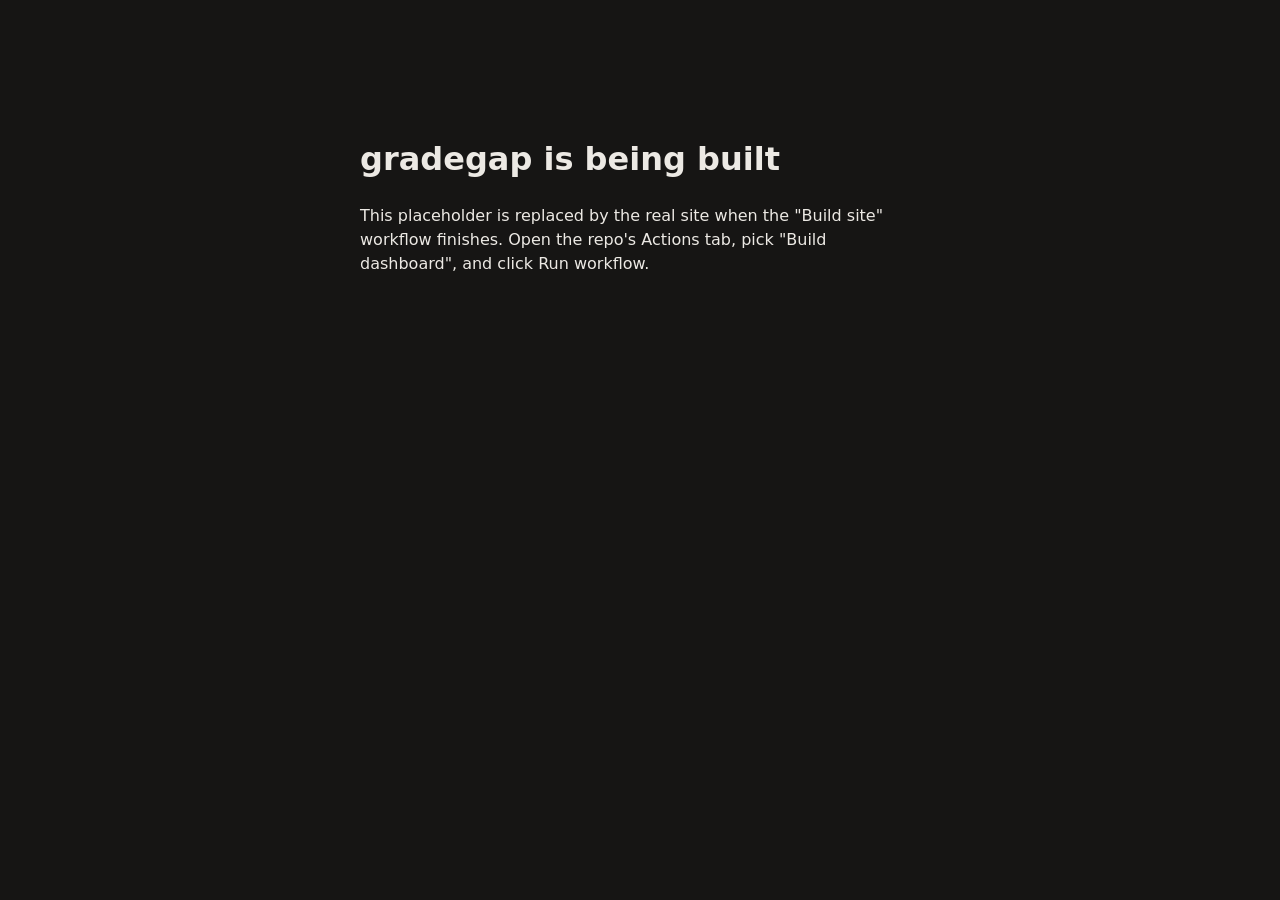
==== commit a72f40df: "Website Frontend Update + Added Support for UBCV" ====
--- a/index.html
+++ b/index.html
@@ -1,285 +1 @@
-<!doctype html>
-<html lang="en"><head><meta charset="utf-8">
-<meta name="viewport" content="width=device-width,initial-scale=1">
-<title>UBC grade comparison</title>
-<style>
-:root{--bg:#f5f6f8;--panel:#fff;--text:#1c2330;--muted:#6a7485;--line:#e3e7ee;--accent:#2f5bea;--pos:#168a4a;--neg:#c93b3b;--posbg:#e3f4ea;--negbg:#fbe8e8;--hover:#eff3ff;--mark:#fff1a8}
-@media (prefers-color-scheme:dark){:root{--bg:#12151b;--panel:#1b2029;--text:#e6e9ef;--muted:#8b95a7;--line:#2a313d;--accent:#7b9bff;--pos:#4cc27f;--neg:#ef7676;--posbg:#183626;--negbg:#3b1d1d;--hover:#222a3a;--mark:#5c4b00}}
-*{box-sizing:border-box}
-html,body{height:100%;margin:0}
-body{background:var(--bg);color:var(--text);font:14px/1.4 system-ui,-apple-system,"Segoe UI",Roboto,sans-serif}
-.app{display:flex;flex-direction:column;height:100%;padding:14px 16px 10px;gap:10px}
-h1{font-size:17px;margin:0;font-weight:650}
-.sub{color:var(--muted);font-size:12.5px;margin-top:2px}
-.toolbar{display:flex;flex-wrap:wrap;gap:8px;align-items:center}
-.search{position:relative;flex:1 1 260px;min-width:200px}
-.search input{width:100%;padding:8px 30px 8px 32px;border:1px solid var(--line);border-radius:8px;background:var(--panel);color:var(--text);font-size:14px}
-.search input:focus,select:focus,.num:focus{outline:2px solid var(--accent);outline-offset:-1px}
-.search svg{position:absolute;left:10px;top:50%;transform:translateY(-50%);width:15px;height:15px;color:var(--muted)}
-.search .x{position:absolute;right:6px;top:50%;transform:translateY(-50%);border:0;background:none;color:var(--muted);cursor:pointer;font-size:16px;display:none}
-select,.num,.btn{padding:7px 9px;border:1px solid var(--line);border-radius:8px;background:var(--panel);color:var(--text);font-size:13px}
-.num{width:68px}
-.btn{cursor:pointer}
-.btn:hover{border-color:var(--accent)}
-.seg{display:inline-flex;border:1px solid var(--line);border-radius:8px;overflow:hidden}
-.seg button{border:0;background:var(--panel);color:var(--text);padding:7px 11px;cursor:pointer;font-size:13px;border-right:1px solid var(--line)}
-.seg button:last-child{border-right:0}
-.seg button.on{background:var(--accent);color:#fff}
-label.chk{display:inline-flex;align-items:center;gap:5px;font-size:13px;cursor:pointer;user-select:none}
-.lab{font-size:12px;color:var(--muted)}
-.status{font-size:12.5px;color:var(--muted);display:flex;gap:14px;flex-wrap:wrap}
-.status b{color:var(--text)}
-.info{display:none;background:var(--panel);border:1px solid var(--line);border-radius:8px;padding:10px 14px;font-size:12.5px;max-height:34vh;overflow:auto}
-.info.show{display:block}
-.info ul{margin:4px 0 8px 18px;padding:0}
-.tablebox{flex:1;overflow:auto;background:var(--panel);border:1px solid var(--line);border-radius:10px;min-height:120px}
-table{border-collapse:separate;border-spacing:0;width:100%;font-variant-numeric:tabular-nums}
-th,td{padding:7px 10px;text-align:right;white-space:nowrap;border-bottom:1px solid var(--line)}
-th{position:sticky;top:0;background:var(--panel);z-index:2;font-size:12px;color:var(--muted);font-weight:600;cursor:pointer;user-select:none;border-bottom:2px solid var(--line)}
-th:hover{color:var(--text)}
-th.on{color:var(--accent)}
-td.l,th.l{text-align:left}
-tbody tr.row{cursor:pointer}
-tbody tr.row:hover{background:var(--hover)}
-tr.open td{background:var(--hover)}
-td.name{font-weight:600}
-.rk{color:var(--muted);width:42px}
-.pos{color:var(--pos)}.neg{color:var(--neg)}
-.badge{font-size:11px;padding:1px 7px;border-radius:99px;font-weight:600}
-.badge.pos{background:var(--posbg)}.badge.neg{background:var(--negbg)}
-mark{background:var(--mark);color:inherit;border-radius:2px}
-.chart{position:relative;width:170px;height:16px;margin-left:auto}
-.chart .ax{position:absolute;left:50%;top:0;bottom:0;width:1px;background:var(--muted);opacity:.5}
-.chart .bar{position:absolute;top:3px;bottom:3px;border-radius:2px}
-.chart .bar.p{background:var(--pos);opacity:.75}.chart .bar.n{background:var(--neg);opacity:.75}
-.chart .ci{position:absolute;top:7px;height:2px;background:var(--text);opacity:.65}
-tr.det>td{background:var(--bg);padding:10px 16px 14px;text-align:left;white-space:normal}
-.det table{width:auto;min-width:560px;background:var(--panel);border:1px solid var(--line);border-radius:8px}
-.det th{position:static;cursor:default}
-.det .note{color:var(--muted);font-size:12px;margin-bottom:6px}
-.empty{padding:40px;text-align:center;color:var(--muted)}
-.kbd{font-size:11px;border:1px solid var(--line);border-radius:4px;padding:0 4px;color:var(--muted)}
-</style></head>
-<body>
-<div class="app">
-  <div>
-    <h1>Which professors grade above or below their colleagues?</h1>
-    <div class="sub" id="meta"></div>
-  </div>
-
-  <div class="toolbar">
-    <div class="search">
-      <svg viewBox="0 0 20 20" fill="none" stroke="currentColor" stroke-width="2"><circle cx="8.5" cy="8.5" r="5.5"/><path d="M13 13l4 4"/></svg>
-      <input id="q" type="search" placeholder="Search name, subject or course (e.g. PHYS 111)…  press /" autocomplete="off">
-      <button class="x" id="qx" title="Clear">×</button>
-    </div>
-    <select id="subj" title="Filter by main subject"></select>
-    <div class="seg" id="dir">
-      <button data-v="all" class="on">All</button><button data-v="above">Above</button><button data-v="below">Below</button>
-    </div>
-    <label class="chk"><input type="checkbox" id="clear"> Clear gaps only</label>
-    <span class="lab">Min sections</span><input class="num" id="minsec" type="number" min="0" value="0">
-    <select id="sort" title="Sort order"></select>
-    <button class="btn" id="reset">Reset</button>
-    <button class="btn" id="export">Export CSV</button>
-    <button class="btn" id="help">How to read</button>
-  </div>
-
-  <div class="info" id="info">
-    <b>How to read the table</b>
-    <ul>
-      <li><b>Diff</b> = the professor's average minus everyone else's average <i>in the same courses</i>, in percentage points, weighted by how many of the professor's students were in each course. Positive = their sections average higher than colleagues teaching those same courses.</li>
-      <li><b>Prof avg / Others avg</b> use the same course mix and weights, so they subtract cleanly.</li>
-      <li><b>Median course diff</b> and <b>% courses above</b> show whether the gap is consistent or driven by one course.</li>
-      <li><b>95% CI</b> is a bootstrap interval for Diff (resampling courses). <b>Clear gap</b> = the interval excludes 0. In the chart, the bar is Diff and the thin line is the CI.</li>
-      <li>Click any row to see the course-by-course breakdown.</li>
-    </ul>
-    <b>Caveats</b>
-    <ul>
-      <li>With hundreds of professors, a handful will show a "clear gap" by chance alone. Treat the extremes as leads, not verdicts.</li>
-      <li>Averages also reflect class size, term, course mix, and which students enrol; they are not a measure of teaching quality.</li>
-      <li>Co-taught sections count for each listed instructor. Older terms may also list TAs, which the thresholds mostly filter out.</li>
-    </ul>
-  </div>
-
-  <div class="status" id="status"></div>
-  <div class="tablebox"><table><thead id="thead"></thead><tbody id="tbody"></tbody></table></div>
-</div>
-
-<script>
-const DATA = [{"Professor": "Mina Hoorfar", "Main subjects": "ENGR, APSC", "Sections": 15, "Terms": 8, "Courses compared": 4, "Students": 1047, "Prof avg": 83.01, "Others avg": 69.02, "Diff": 13.99, "Median course diff": 7.16, "% courses above": 100.0, "CI low": 3.06, "CI high": 15.68, "Clear gap?": "yes", "courses": [{"course": "ENGR 375", "sections": 7, "others_sections": 5, "students": 816, "prof": 83.68, "others": 67.9, "diff": 15.79}, {"course": "APSC 252", "sections": 1, "others_sections": 27, "students": 200, "prof": 78.81, "others": 70.47, "diff": 8.34}, {"course": "ENGR 477", "sections": 1, "others_sections": 21, "students": 19, "prof": 89.84, "others": 88.62, "diff": 1.22}, {"course": "ENGR 598", "sections": 2, "others_sections": 34, "students": 12, "prof": 96.33, "others": 90.36, "diff": 5.97}]}, {"Professor": "Lainie Senger", "Main subjects": "ENGL", "Sections": 29, "Terms": 11, "Courses compared": 2, "Students": 976, "Prof avg": 86.28, "Others avg": 73.02, "Diff": 13.27, "Median course diff": 16.63, "% courses above": 100.0, "CI low": 12.71, "CI high": 20.55, "Clear gap?": "yes", "courses": [{"course": "ENGL 112", "sections": 27, "others_sections": 425, "students": 907, "prof": 85.85, "others": 73.14, "diff": 12.71}, {"course": "ENGL 150", "sections": 2, "others_sections": 196, "students": 69, "prof": 91.94, "others": 71.39, "diff": 20.55}]}, {"Professor": "Emelie Gustafsson", "Main subjects": "STAT, DATA", "Sections": 15, "Terms": 11, "Courses compared": 4, "Students": 1028, "Prof avg": 81.86, "Others avg": 71.55, "Diff": 10.31, "Median course diff": 11.46, "% courses above": 100.0, "CI low": 7.06, "CI high": 12.76, "Clear gap?": "yes", "courses": [{"course": "STAT 121", "sections": 8, "others_sections": 24, "students": 602, "prof": 79.64, "others": 69.43, "diff": 10.2}, {"course": "STAT 124", "sections": 3, "others_sections": 22, "students": 256, "prof": 82.09, "others": 69.38, "diff": 12.72}, {"course": "DATA 543", "sections": 3, "others_sections": 4, "students": 107, "prof": 92.82, "others": 89.21, "diff": 3.61}, {"course": "STAT 230", "sections": 1, "others_sections": 28, "students": 63, "prof": 83.57, "others": 70.65, "diff": 12.92}]}, {"Professor": "Leslie Bryant", "Main subjects": "HMKN", "Sections": 11, "Terms": 6, "Courses compared": 2, "Students": 207, "Prof avg": 88.23, "Others avg": 78.76, "Diff": 9.48, "Median course diff": 10.44, "% courses above": 100.0, "CI low": 7.16, "CI high": 13.73, "Clear gap?": "yes", "courses": [{"course": "HMKN 201", "sections": 1, "others_sections": 6, "students": 134, "prof": 84.75, "others": 77.59, "diff": 7.16}, {"course": "HMKN 495", "sections": 2, "others_sections": 23, "students": 73, "prof": 94.63, "others": 80.9, "diff": 13.73}]}, {"Professor": "Homayoun Najjaran", "Main subjects": "ENGR", "Sections": 19, "Terms": 7, "Courses compared": 5, "Students": 1284, "Prof avg": 78.69, "Others avg": 69.6, "Diff": 9.09, "Median course diff": 4.83, "% courses above": 100.0, "CI low": 3.78, "CI high": 10.38, "Clear gap?": "yes", "courses": [{"course": "ENGR 315", "sections": 7, "others_sections": 13, "students": 978, "prof": 77.66, "others": 67.19, "diff": 10.47}, {"course": "ENGR 480", "sections": 5, "others_sections": 7, "students": 251, "prof": 80.38, "others": 75.55, "diff": 4.83}, {"course": "ENGR 580", "sections": 4, "others_sections": 4, "students": 26, "prof": 90.5, "others": 84.26, "diff": 6.24}, {"course": "ENGR 598", "sections": 2, "others_sections": 34, "students": 15, "prof": 93.8, "others": 90.41, "diff": 3.39}, {"course": "ENGR 494", "sections": 1, "others_sections": 7, "students": 14, "prof": 82.93, "others": 82.2, "diff": 0.73}]}, {"Professor": "Kashish Gupta", "Main subjects": "ENGR", "Sections": 8, "Terms": 4, "Courses compared": 2, "Students": 710, "Prof avg": 80.39, "Others avg": 71.46, "Diff": 8.92, "Median course diff": 8.6, "% courses above": 100.0, "CI low": 7.29, "CI high": 9.92, "Clear gap?": "yes", "courses": [{"course": "ENGR 315", "sections": 4, "others_sections": 16, "students": 442, "prof": 79.4, "others": 69.48, "diff": 9.92}, {"course": "ENGR 480", "sections": 4, "others_sections": 8, "students": 268, "prof": 82.02, "others": 74.73, "diff": 7.29}]}, {"Professor": "Andrew Hughes", "Main subjects": "HMKN, HES", "Sections": 8, "Terms": 8, "Courses compared": 2, "Students": 1296, "Prof avg": 85.41, "Others avg": 76.79, "Diff": 8.63, "Median course diff": 6.77, "% courses above": 100.0, "CI low": 4.55, "CI high": 8.99, "Clear gap?": "yes", "courses": [{"course": "HMKN 105", "sections": 5, "others_sections": 2, "students": 1191, "prof": 84.8, "others": 75.81, "diff": 8.99}, {"course": "HES 495", "sections": 3, "others_sections": 3, "students": 105, "prof": 92.36, "others": 87.82, "diff": 4.55}]}, {"Professor": "Sakiru Adebayo", "Main subjects": "ENGL, CULT", "Sections": 11, "Terms": 4, "Courses compared": 4, "Students": 79, "Prof avg": 81.36, "Others avg": 72.93, "Diff": 8.43, "Median course diff": 4.47, "% courses above": 50.0, "CI low": -0.89, "CI high": 10.24, "Clear gap?": "", "courses": [{"course": "ENGL 153", "sections": 2, "others_sections": 72, "students": 56, "prof": 79.72, "others": 70.04, "diff": 9.68}, {"course": "ENGL 345", "sections": 1, "others_sections": 2, "students": 11, "prof": 85.7, "others": 73.46, "diff": 12.24}, {"course": "CULT 490", "sections": 1, "others_sections": 3, "students": 6, "prof": 80.3, "others": 81.04, "diff": -0.74}, {"course": "ENGL 525", "sections": 1, "others_sections": 2, "students": 6, "prof": 89.7, "others": 90.75, "diff": -1.05}]}, {"Professor": "Morgan Rauscher", "Main subjects": "VISA, COSC", "Sections": 15, "Terms": 4, "Courses compared": 9, "Students": 343, "Prof avg": 88.03, "Others avg": 79.74, "Diff": 8.29, "Median course diff": 7.36, "% courses above": 88.89, "CI low": 5.64, "CI high": 10.22, "Clear gap?": "yes", "courses": [{"course": "VISA 106", "sections": 2, "others_sections": 25, "students": 104, "prof": 87.27, "others": 79.33, "diff": 7.94}, {"course": "VISA 108", "sections": 1, "others_sections": 14, "students": 61, "prof": 89.46, "others": 77.36, "diff": 12.1}, {"course": "COSC 150", "sections": 1, "others_sections": 4, "students": 47, "prof": 88.68, "others": 77.09, "diff": 11.59}, {"course": "VISA 382", "sections": 3, "others_sections": 22, "students": 38, "prof": 92.13, "others": 83.25, "diff": 8.89}, {"course": "MDST 110", "sections": 1, "others_sections": 5, "students": 27, "prof": 91.9, "others": 84.54, "diff": 7.36}, {"course": "VISA 261", "sections": 2, "others_sections": 9, "students": 23, "prof": 78.61, "others": 78.65, "diff": -0.05}, {"course": "VISA 269", "sections": 2, "others_sections": 6, "students": 22, "prof": 87.36, "others": 82.46, "diff": 4.9}, {"course": "VISA 268", "sections": 1, "others_sections": 10, "students": 12, "prof": 86.83, "others": 80.0, "diff": 6.83}, {"course": "VISA 266", "sections": 1, "others_sections": 9, "students": 9, "prof": 82.11, "others": 80.97, "diff": 1.14}]}, {"Professor": "Matt Husain", "Main subjects": "MGMT, ANTH", "Sections": 17, "Terms": 11, "Courses compared": 9, "Students": 1383, "Prof avg": 86.16, "Others avg": 78.1, "Diff": 8.06, "Median course diff": 9.9, "% courses above": 88.89, "CI low": 2.71, "CI high": 12.8, "Clear gap?": "yes", "courses": [{"course": "MGMT 442", "sections": 2, "others_sections": 13, "students": 329, "prof": 94.28, "others": 77.88, "diff": 16.39}, {"course": "MGMT 482", "sections": 2, "others_sections": 12, "students": 213, "prof": 90.25, "others": 80.35, "diff": 9.9}, {"course": "MGMT 380", "sections": 1, "others_sections": 20, "students": 206, "prof": 78.2, "others": 81.07, "diff": -2.87}, {"course": "MGMT 110", "sections": 2, "others_sections": 27, "students": 192, "prof": 77.98, "others": 72.52, "diff": 5.46}, {"course": "ANTH 355", "sections": 4, "others_sections": 4, "students": 183, "prof": 84.85, "others": 80.88, "diff": 3.96}, {"course": "ANTH 100", "sections": 1, "others_sections": 61, "students": 97, "prof": 79.92, "others": 75.36, "diff": 4.56}, {"course": "SOCI 301", "sections": 1, "others_sections": 4, "students": 69, "prof": 90.6, "others": 77.97, "diff": 12.63}, {"course": "SOCI 111", "sections": 1, "others_sections": 51, "students": 54, "prof": 87.7, "others": 74.92, "diff": 12.78}, {"course": "SOCI 496", "sections": 1, "others_sections": 25, "students": 40, "prof": 89.28, "others": 77.77, "diff": 11.5}]}, {"Professor": "Xiaoping Shi", "Main subjects": "STAT, DATA", "Sections": 15, "Terms": 5, "Courses compared": 7, "Students": 628, "Prof avg": 80.19, "Others avg": 72.19, "Diff": 8.01, "Median course diff": 9.21, "% courses above": 85.71, "CI low": 0.54, "CI high": 18.94, "Clear gap?": "yes", "courses": [{"course": "STAT 124", "sections": 2, "others_sections": 23, "students": 299, "prof": 69.86, "others": 70.41, "diff": -0.55}, {"course": "DATA 407", "sections": 2, "others_sections": 6, "students": 114, "prof": 87.47, "others": 66.59, "diff": 20.88}, {"course": "STAT 401", "sections": 4, "others_sections": 4, "students": 106, "prof": 87.08, "others": 66.59, "diff": 20.49}, {"course": "DATA 570", "sections": 1, "others_sections": 6, "students": 40, "prof": 97.3, "others": 89.43, "diff": 7.87}, {"course": "DATA 580", "sections": 1, "others_sections": 6, "students": 40, "prof": 94.6, "others": 93.45, "diff": 1.15}, {"course": "STAT 403", "sections": 1, "others_sections": 6, "students": 21, "prof": 86.5, "others": 76.72, "diff": 9.78}, {"course": "STAT 560", "sections": 1, "others_sections": 6, "students": 8, "prof": 97.3, "others": 88.09, "diff": 9.21}]}, {"Professor": "Mohamed Hegazi", "Main subjects": "ENGR", "Sections": 7, "Terms": 5, "Courses compared": 2, "Students": 145, "Prof avg": 84.88, "Others avg": 76.99, "Diff": 7.9, "Median course diff": 7.66, "% courses above": 100.0, "CI low": 2.87, "CI high": 12.45, "Clear gap?": "yes", "courses": [{"course": "ENGR 485", "sections": 1, "others_sections": 11, "students": 76, "prof": 90.57, "others": 78.11, "diff": 12.45}, {"course": "ENGR 437", "sections": 5, "others_sections": 3, "students": 69, "prof": 78.62, "others": 75.75, "diff": 2.87}]}, {"Professor": "Saeed Sabzian", "Main subjects": "ENGL, CORH", "Sections": 35, "Terms": 12, "Courses compared": 4, "Students": 899, "Prof avg": 80.43, "Others avg": 73.32, "Diff": 7.11, "Median course diff": 7.12, "% courses above": 75.0, "CI low": 5.99, "CI high": 7.83, "Clear gap?": "yes", "courses": [{"course": "ENGL 109", "sections": 18, "others_sections": 40, "students": 454, "prof": 80.07, "others": 72.27, "diff": 7.8}, {"course": "ENGL 112", "sections": 15, "others_sections": 437, "students": 407, "prof": 80.23, "others": 73.79, "diff": 6.44}, {"course": "CORH 203", "sections": 1, "others_sections": 15, "students": 28, "prof": 88.4, "others": 80.11, "diff": 8.29}, {"course": "ENGL 394", "sections": 1, "others_sections": 11, "students": 10, "prof": 82.9, "others": 83.02, "diff": -0.12}]}, {"Professor": "Madeleine Ransom", "Main subjects": "PHIL, ECON", "Sections": 16, "Terms": 6, "Courses compared": 6, "Students": 1060, "Prof avg": 78.18, "Others avg": 71.17, "Diff": 7.02, "Median course diff": 7.09, "% courses above": 100.0, "CI low": 5.65, "CI high": 8.0, "Clear gap?": "yes", "courses": [{"course": "PHIL 120", "sections": 5, "others_sections": 37, "students": 572, "prof": 78.62, "others": 70.7, "diff": 7.93}, {"course": "PHIL 111", "sections": 6, "others_sections": 44, "students": 371, "prof": 76.68, "others": 71.02, "diff": 5.66}, {"course": "PHIL 391", "sections": 2, "others_sections": 7, "students": 36, "prof": 81.76, "others": 75.5, "diff": 6.26}, {"course": "PHIL 451", "sections": 1, "others_sections": 6, "students": 34, "prof": 76.9, "others": 72.55, "diff": 4.35}, {"course": "PHIL 446", "sections": 1, "others_sections": 4, "students": 32, "prof": 82.3, "others": 73.38, "diff": 8.92}, {"course": "ECON 391", "sections": 1, "others_sections": 34, "students": 15, "prof": 83.9, "others": 74.4, "diff": 9.5}]}, {"Professor": "Apurva Narayan", "Main subjects": "DATA, COSC", "Sections": 18, "Terms": 4, "Courses compared": 7, "Students": 851, "Prof avg": 90.34, "Others avg": 83.36, "Diff": 6.98, "Median course diff": 2.37, "% courses above": 85.71, "CI low": 1.61, "CI high": 10.36, "Clear gap?": "yes", "courses": [{"course": "COSC 310", "sections": 3, "others_sections": 14, "students": 250, "prof": 87.27, "others": 78.63, "diff": 8.64}, {"course": "COSC 315", "sections": 3, "others_sections": 2, "students": 245, "prof": 88.45, "others": 75.85, "diff": 12.6}, {"course": "DATA 586", "sections": 4, "others_sections": 3, "students": 124, "prof": 94.31, "others": 92.37, "diff": 1.94}, {"course": "DATA 532", "sections": 3, "others_sections": 4, "students": 95, "prof": 93.81, "others": 91.63, "diff": 2.18}, {"course": "DATA 534", "sections": 3, "others_sections": 4, "students": 94, "prof": 95.35, "others": 95.62, "diff": -0.27}, {"course": "COSC 419", "sections": 1, "others_sections": 12, "students": 34, "prof": 89.12, "others": 81.73, "diff": 7.38}, {"course": "COSC 519", "sections": 1, "others_sections": 5, "students": 9, "prof": 88.0, "others": 85.63, "diff": 2.37}]}, {"Professor": "Mahmoud Hasabel Naby", "Main subjects": "APSC, ENGR", "Sections": 7, "Terms": 4, "Courses compared": 2, "Students": 623, "Prof avg": 71.37, "Others avg": 64.47, "Diff": 6.9, "Median course diff": 6.25, "% courses above": 100.0, "CI low": 5.58, "CI high": 6.92, "Clear gap?": "yes", "courses": [{"course": "APSC 177", "sections": 5, "others_sections": 19, "students": 614, "prof": 71.13, "others": 64.21, "diff": 6.92}, {"course": "ENGR 463", "sections": 1, "others_sections": 6, "students": 9, "prof": 88.1, "others": 82.52, "diff": 5.58}]}, {"Professor": "Evan Habkirk", "Main subjects": "INDG", "Sections": 34, "Terms": 11, "Courses compared": 7, "Students": 3930, "Prof avg": 85.7, "Others avg": 78.87, "Diff": 6.84, "Median course diff": -1.98, "% courses above": 14.29, "CI low": -8.32, "CI high": 7.88, "Clear gap?": "", "courses": [{"course": "INDG 100", "sections": 16, "others_sections": 35, "students": 3527, "prof": 86.53, "others": 78.36, "diff": 8.16}, {"course": "INDG 306", "sections": 4, "others_sections": 5, "students": 113, "prof": 78.53, "others": 81.25, "diff": -2.72}, {"course": "INDG 203", "sections": 4, "others_sections": 7, "students": 81, "prof": 79.15, "others": 81.14, "diff": -1.98}, {"course": "INDG 295", "sections": 4, "others_sections": 7, "students": 80, "prof": 70.91, "others": 85.03, "diff": -14.13}, {"course": "INDG 404", "sections": 3, "others_sections": 4, "students": 70, "prof": 84.19, "others": 84.81, "diff": -0.61}, {"course": "INDG 405", "sections": 2, "others_sections": 19, "students": 41, "prof": 80.03, "others": 86.85, "diff": -6.83}, {"course": "INDG 440", "sections": 1, "others_sections": 7, "students": 18, "prof": 83.3, "others": 83.46, "diff": -0.16}]}, {"Professor": "Piotr Ahmad", "Main subjects": "SOCI", "Sections": 44, "Terms": 12, "Courses compared": 6, "Students": 3712, "Prof avg": 79.28, "Others avg": 72.59, "Diff": 6.69, "Median course diff": 4.15, "% courses above": 100.0, "CI low": 1.66, "CI high": 7.87, "Clear gap?": "yes", "courses": [{"course": "SOCI 111", "sections": 16, "others_sections": 36, "students": 2792, "prof": 80.29, "others": 72.23, "diff": 8.06}, {"course": "SOCI 209", "sections": 9, "others_sections": 6, "students": 463, "prof": 72.17, "others": 71.13, "diff": 1.05}, {"course": "SOCI 463", "sections": 5, "others_sections": 5, "students": 141, "prof": 80.9, "others": 76.41, "diff": 4.49}, {"course": "SOCI 376", "sections": 4, "others_sections": 8, "students": 139, "prof": 77.59, "others": 74.55, "diff": 3.04}, {"course": "SOCI 362", "sections": 3, "others_sections": 8, "students": 134, "prof": 82.87, "others": 78.13, "diff": 4.74}, {"course": "SOCI 295", "sections": 1, "others_sections": 9, "students": 43, "prof": 79.5, "others": 75.69, "diff": 3.81}]}, {"Professor": "Adam Jones", "Main subjects": "POLI, IGS", "Sections": 45, "Terms": 13, "Courses compared": 4, "Students": 570, "Prof avg": 81.41, "Others avg": 74.87, "Diff": 6.54, "Median course diff": 4.29, "% courses above": 100.0, "CI low": 2.72, "CI high": 8.96, "Clear gap?": "yes", "courses": [{"course": "POLI 391", "sections": 8, "others_sections": 9, "students": 313, "prof": 79.92, "others": 74.23, "diff": 5.69}, {"course": "POLI 383", "sections": 4, "others_sections": 2, "students": 184, "prof": 83.25, "others": 73.77, "diff": 9.48}, {"course": "POLI 464", "sections": 2, "others_sections": 33, "students": 57, "prof": 81.7, "others": 79.03, "diff": 2.67}, {"course": "IGS 588", "sections": 2, "others_sections": 3, "students": 16, "prof": 88.19, "others": 85.3, "diff": 2.89}]}, {"Professor": "John Cho", "Main subjects": "ANTH, GWST", "Sections": 21, "Terms": 6, "Courses compared": 6, "Students": 1295, "Prof avg": 83.58, "Others avg": 77.27, "Diff": 6.31, "Median course diff": 5.49, "% courses above": 100.0, "CI low": 3.93, "CI high": 7.39, "Clear gap?": "yes", "courses": [{"course": "ANTH 100", "sections": 5, "others_sections": 57, "students": 508, "prof": 81.43, "others": 74.93, "diff": 6.5}, {"course": "ANTH 313", "sections": 5, "others_sections": 5, "students": 425, "prof": 86.5, "others": 78.72, "diff": 7.77}, {"course": "ANTH 205", "sections": 4, "others_sections": 2, "students": 223, "prof": 82.26, "others": 77.78, "diff": 4.48}, {"course": "ANTH 401", "sections": 2, "others_sections": 4, "students": 56, "prof": 84.03, "others": 81.98, "diff": 2.05}, {"course": "ANTH 490", "sections": 3, "others_sections": 17, "students": 48, "prof": 81.95, "others": 81.01, "diff": 0.94}, {"course": "ANTH 414", "sections": 1, "others_sections": 3, "students": 35, "prof": 89.4, "others": 77.83, "diff": 11.57}]}, {"Professor": "Maxime Heroux-Legault", "Main subjects": "POLI", "Sections": 17, "Terms": 6, "Courses compared": 4, "Students": 555, "Prof avg": 76.77, "Others avg": 70.51, "Diff": 6.26, "Median course diff": 4.33, "% courses above": 100.0, "CI low": 0.48, "CI high": 7.1, "Clear gap?": "yes", "courses": [{"course": "POLI 101", "sections": 4, "others_sections": 10, "students": 474, "prof": 76.62, "others": 69.52, "diff": 7.1}, {"course": "POLI 303", "sections": 1, "others_sections": 8, "students": 47, "prof": 74.66, "others": 74.59, "diff": 0.07}, {"course": "POLI 464", "sections": 2, "others_sections": 33, "students": 25, "prof": 80.84, "others": 79.19, "diff": 1.65}, {"course": "POLI 391", "sections": 1, "others_sections": 16, "students": 9, "prof": 84.2, "others": 77.19, "diff": 7.01}]}, {"Professor": "Margaret Carlyle", "Main subjects": "HIST, IGS", "Sections": 22, "Terms": 6, "Courses compared": 7, "Students": 365, "Prof avg": 81.11, "Others avg": 75.01, "Diff": 6.1, "Median course diff": 5.28, "% courses above": 71.43, "CI low": 3.01, "CI high": 8.33, "Clear gap?": "yes", "courses": [{"course": "HIST 308", "sections": 4, "others_sections": 3, "students": 142, "prof": 82.6, "others": 77.32, "diff": 5.28}, {"course": "HIST 218", "sections": 2, "others_sections": 2, "students": 101, "prof": 76.93, "others": 68.61, "diff": 8.32}, {"course": "HIST 383", "sections": 1, "others_sections": 6, "students": 33, "prof": 75.06, "others": 74.92, "diff": 0.14}, {"course": "HIST 495", "sections": 1, "others_sections": 8, "students": 32, "prof": 86.9, "others": 77.29, "diff": 9.61}, {"course": "HIST 460", "sections": 1, "others_sections": 3, "students": 30, "prof": 84.93, "others": 73.62, "diff": 11.31}, {"course": "HIST 492", "sections": 2, "others_sections": 9, "students": 17, "prof": 82.57, "others": 83.13, "diff": -0.56}, {"course": "IGS 592", "sections": 1, "others_sections": 3, "students": 10, "prof": 89.7, "others": 90.21, "diff": -0.51}]}, {"Professor": "Bara Emran", "Main subjects": "ENGR, APSC", "Sections": 8, "Terms": 4, "Courses compared": 4, "Students": 693, "Prof avg": 77.26, "Others avg": 71.29, "Diff": 5.97, "Median course diff": 1.53, "% courses above": 100.0, "CI low": 0.47, "CI high": 8.4, "Clear gap?": "yes", "courses": [{"course": "ENGR 315", "sections": 3, "others_sections": 17, "students": 441, "prof": 78.35, "others": 69.7, "diff": 8.65}, {"course": "ENGR 480", "sections": 3, "others_sections": 9, "students": 128, "prof": 77.26, "others": 76.82, "diff": 0.44}, {"course": "APSC 246", "sections": 1, "others_sections": 27, "students": 110, "prof": 72.15, "others": 69.82, "diff": 2.34}, {"course": "ENGR 494", "sections": 1, "others_sections": 7, "students": 14, "prof": 82.93, "others": 82.2, "diff": 0.73}]}, {"Professor": "Frederic Menard", "Main subjects": "CHEM, BIOC", "Sections": 20, "Terms": 12, "Courses compared": 5, "Students": 334, "Prof avg": 76.4, "Others avg": 70.67, "Diff": 5.74, "Median course diff": 6.2, "% courses above": 100.0, "CI low": 4.14, "CI high": 7.84, "Clear gap?": "yes", "courses": [{"course": "CHEM 214", "sections": 1, "others_sections": 19, "students": 174, "prof": 73.14, "others": 69.18, "diff": 3.95}, {"course": "CHEM 204", "sections": 1, "others_sections": 20, "students": 107, "prof": 76.5, "others": 68.61, "diff": 7.89}, {"course": "CHEM 422", "sections": 4, "others_sections": 6, "students": 34, "prof": 87.21, "others": 79.35, "diff": 7.86}, {"course": "CHEM 463", "sections": 1, "others_sections": 10, "students": 13, "prof": 86.62, "others": 80.41, "diff": 6.2}, {"course": "BIOC 420", "sections": 1, "others_sections": 5, "students": 6, "prof": 86.0, "others": 80.14, "diff": 5.86}]}, {"Professor": "Vanessa White", "Main subjects": "MATH, BIOC", "Sections": 7, "Terms": 4, "Courses compared": 6, "Students": 1289, "Prof avg": 73.82, "Others avg": 68.09, "Diff": 5.73, "Median course diff": 2.44, "% courses above": 50.0, "CI low": -8.65, "CI high": 12.6, "Clear gap?": "", "courses": [{"course": "MATH 101", "sections": 2, "others_sections": 58, "students": 613, "prof": 82.66, "others": 67.72, "diff": 14.94}, {"course": "MATH 116", "sections": 1, "others_sections": 25, "students": 214, "prof": 65.78, "others": 65.8, "diff": -0.02}, {"course": "CHEM 213", "sections": 1, "others_sections": 19, "students": 185, "prof": 75.38, "others": 68.73, "diff": 6.66}, {"course": "MATH 100", "sections": 1, "others_sections": 66, "students": 177, "prof": 51.62, "others": 67.55, "diff": -15.94}, {"course": "MATH 111", "sections": 1, "others_sections": 8, "students": 52, "prof": 64.65, "others": 72.47, "diff": -7.82}, {"course": "BIOC 410", "sections": 1, "others_sections": 11, "students": 48, "prof": 82.62, "others": 77.71, "diff": 4.91}]}, {"Professor": "Lisa Leigh Tobber", "Main subjects": "APSC, ENGR", "Sections": 9, "Terms": 4, "Courses compared": 2, "Students": 673, "Prof avg": 80.0, "Others avg": 74.54, "Diff": 5.47, "Median course diff": 5.16, "% courses above": 100.0, "CI low": 3.25, "CI high": 7.08, "Clear gap?": "yes", "courses": [{"course": "APSC 261", "sections": 4, "others_sections": 7, "students": 390, "prof": 72.32, "others": 65.24, "diff": 7.08}, {"course": "ENGR 499", "sections": 1, "others_sections": 11, "students": 283, "prof": 90.6, "others": 87.35, "diff": 3.25}]}, {"Professor": "Alex Hill", "Main subjects": "ASTR, PHYS", "Sections": 24, "Terms": 7, "Courses compared": 7, "Students": 347, "Prof avg": 74.58, "Others avg": 69.12, "Diff": 5.46, "Median course diff": 7.13, "% courses above": 85.71, "CI low": 2.04, "CI high": 9.79, "Clear gap?": "yes", "courses": [{"course": "ASTR 112", "sections": 3, "others_sections": 7, "students": 161, "prof": 73.05, "others": 69.5, "diff": 3.54}, {"course": "ASTR 111", "sections": 2, "others_sections": 7, "students": 76, "prof": 76.95, "others": 67.16, "diff": 9.79}, {"course": "PHYS 401", "sections": 2, "others_sections": 7, "students": 33, "prof": 78.3, "others": 71.58, "diff": 6.72}, {"course": "ASTR 110", "sections": 2, "others_sections": 7, "students": 24, "prof": 68.54, "others": 76.2, "diff": -7.66}, {"course": "ASTR 121", "sections": 1, "others_sections": 5, "students": 24, "prof": 76.2, "others": 62.33, "diff": 13.87}, {"course": "ASTR 122", "sections": 1, "others_sections": 5, "students": 17, "prof": 73.5, "others": 66.31, "diff": 7.19}, {"course": "ASTR 120", "sections": 1, "others_sections": 5, "students": 12, "prof": 80.3, "others": 73.17, "diff": 7.13}]}, {"Professor": "Sina Kheirkhah", "Main subjects": "ENGR, APSC", "Sections": 22, "Terms": 8, "Courses compared": 4, "Students": 1828, "Prof avg": 77.02, "Others avg": 71.59, "Diff": 5.43, "Median course diff": 2.79, "% courses above": 75.0, "CI low": 2.23, "CI high": 7.5, "Clear gap?": "yes", "courses": [{"course": "APSC 252", "sections": 7, "others_sections": 21, "students": 1039, "prof": 76.5, "others": 68.92, "diff": 7.58}, {"course": "APSC 181", "sections": 3, "others_sections": 31, "students": 500, "prof": 70.33, "others": 67.99, "diff": 2.34}, {"course": "ENGR 499", "sections": 1, "others_sections": 11, "students": 283, "prof": 90.6, "others": 87.35, "diff": 3.25}, {"course": "ENGR 598", "sections": 1, "others_sections": 35, "students": 6, "prof": 83.83, "others": 90.65, "diff": -6.82}]}, {"Professor": "Selena Clark", "Main subjects": "SPAN", "Sections": 17, "Terms": 5, "Courses compared": 4, "Students": 538, "Prof avg": 84.98, "Others avg": 79.6, "Diff": 5.38, "Median course diff": 5.65, "% courses above": 100.0, "CI low": 2.27, "CI high": 10.24, "Clear gap?": "yes", "courses": [{"course": "SPAN 101", "sections": 7, "others_sections": 89, "students": 232, "prof": 84.85, "others": 80.45, "diff": 4.4}, {"course": "SPAN 102", "sections": 4, "others_sections": 63, "students": 137, "prof": 81.28, "others": 80.25, "diff": 1.03}, {"course": "SPAN 202", "sections": 4, "others_sections": 34, "students": 110, "prof": 85.29, "others": 78.39, "diff": 6.9}, {"course": "SPAN 201", "sections": 2, "others_sections": 44, "students": 59, "prof": 93.51, "others": 77.03, "diff": 16.48}]}, {"Professor": "Deana Simonetto", "Main subjects": "SOCI", "Sections": 16, "Terms": 7, "Courses compared": 4, "Students": 1033, "Prof avg": 77.46, "Others avg": 72.21, "Diff": 5.25, "Median course diff": 4.93, "% courses above": 100.0, "CI low": 2.0, "CI high": 5.85, "Clear gap?": "yes", "courses": [{"course": "SOCI 121", "sections": 3, "others_sections": 13, "students": 842, "prof": 76.72, "others": 70.87, "diff": 5.86}, {"course": "SOCI 395", "sections": 5, "others_sections": 4, "students": 144, "prof": 80.49, "others": 78.67, "diff": 1.82}, {"course": "SOCI 313", "sections": 1, "others_sections": 5, "students": 25, "prof": 82.08, "others": 77.06, "diff": 5.02}, {"course": "SOCI 446", "sections": 1, "others_sections": 2, "students": 22, "prof": 80.77, "others": 75.93, "diff": 4.85}]}, {"Professor": "Gina Whitaker", "Main subjects": "HES, HMKN", "Sections": 30, "Terms": 8, "Courses compared": 8, "Students": 1988, "Prof avg": 82.53, "Others avg": 77.29, "Diff": 5.24, "Median course diff": 4.89, "% courses above": 87.5, "CI low": 3.29, "CI high": 6.96, "Clear gap?": "yes", "courses": [{"course": "HMKN 201", "sections": 2, "others_sections": 5, "students": 428, "prof": 82.28, "others": 76.3, "diff": 5.98}, {"course": "HMKN 322", "sections": 3, "others_sections": 4, "students": 319, "prof": 85.74, "others": 76.48, "diff": 9.25}, {"course": "HMKN 331", "sections": 3, "others_sections": 4, "students": 294, "prof": 82.56, "others": 78.0, "diff": 4.57}, {"course": "HMKN 100", "sections": 1, "others_sections": 6, "students": 238, "prof": 79.09, "others": 76.25, "diff": 2.84}, {"course": "HMKN 190", "sections": 1, "others_sections": 6, "students": 225, "prof": 84.88, "others": 77.4, "diff": 7.48}, {"course": "HMKN 191", "sections": 1, "others_sections": 6, "students": 220, "prof": 82.15, "others": 76.94, "diff": 5.21}, {"course": "HMKN 203", "sections": 1, "others_sections": 6, "students": 150, "prof": 82.15, "others": 79.71, "diff": 2.44}, {"course": "HMKN 335", "sections": 1, "others_sections": 11, "students": 114, "prof": 78.2, "others": 80.83, "diff": -2.63}]}, {"Professor": "Paul Lee", "Main subjects": "MATH, COSC", "Sections": 17, "Terms": 10, "Courses compared": 8, "Students": 1858, "Prof avg": 74.06, "Others avg": 69.03, "Diff": 5.03, "Median course diff": 7.24, "% courses above": 87.5, "CI low": 3.13, "CI high": 8.35, "Clear gap?": "yes", "courses": [{"course": "MATH 100", "sections": 4, "others_sections": 63, "students": 762, "prof": 69.96, "others": 67.09, "diff": 2.87}, {"course": "MATH 200", "sections": 5, "others_sections": 25, "students": 364, "prof": 78.45, "others": 71.6, "diff": 6.86}, {"course": "MATH 101", "sections": 2, "others_sections": 58, "students": 177, "prof": 68.56, "others": 68.84, "diff": -0.28}, {"course": "MATH 221", "sections": 2, "others_sections": 29, "students": 177, "prof": 80.29, "others": 70.79, "diff": 9.5}, {"course": "STAT 124", "sections": 1, "others_sections": 24, "students": 139, "prof": 75.8, "others": 70.12, "diff": 5.68}, {"course": "MATH 125", "sections": 1, "others_sections": 22, "students": 106, "prof": 76.45, "others": 66.52, "diff": 9.94}, {"course": "MATH 317", "sections": 1, "others_sections": 11, "students": 92, "prof": 80.71, "others": 71.18, "diff": 9.53}, {"course": "COSC 221", "sections": 1, "others_sections": 24, "students": 41, "prof": 81.3, "others": 73.68, "diff": 7.62}]}, {"Professor": "Maria Alexopoulos", "Main subjects": "CULT, ENGL", "Sections": 56, "Terms": 10, "Courses compared": 11, "Students": 1818, "Prof avg": 78.27, "Others avg": 73.25, "Diff": 5.01, "Median course diff": 4.31, "% courses above": 81.82, "CI low": -3.34, "CI high": 7.49, "Clear gap?": "", "courses": [{"course": "CULT 101", "sections": 32, "others_sections": 20, "students": 1276, "prof": 78.92, "others": 71.67, "diff": 7.25}, {"course": "CULT 100", "sections": 5, "others_sections": 44, "students": 224, "prof": 71.22, "others": 76.94, "diff": -5.71}, {"course": "APSC 201", "sections": 3, "others_sections": 105, "students": 109, "prof": 71.6, "others": 75.55, "diff": -3.95}, {"course": "ENGL 150", "sections": 1, "others_sections": 197, "students": 70, "prof": 83.6, "others": 71.48, "diff": 12.12}, {"course": "ENGL 412", "sections": 4, "others_sections": 2, "students": 41, "prof": 85.6, "others": 79.39, "diff": 6.21}, {"course": "CULT 400", "sections": 2, "others_sections": 10, "students": 29, "prof": 86.6, "others": 82.29, "diff": 4.31}, {"course": "ENGL 309", "sections": 1, "others_sections": 10, "students": 25, "prof": 84.32, "others": 79.12, "diff": 5.2}, {"course": "ENGL 493", "sections": 2, "others_sections": 11, "students": 23, "prof": 87.39, "others": 80.48, "diff": 6.92}, {"course": "CULT 371", "sections": 1, "others_sections": 7, "students": 9, "prof": 82.67, "others": 79.41, "diff": 3.26}, {"course": "ENGL 525", "sections": 1, "others_sections": 2, "students": 6, "prof": 91.7, "others": 89.75, "diff": 1.95}, {"course": "ENGL 501", "sections": 1, "others_sections": 3, "students": 6, "prof": 90.2, "others": 88.56, "diff": 1.64}]}, {"Professor": "Heinz Bauschke", "Main subjects": "MATH, DATA", "Sections": 31, "Terms": 11, "Courses compared": 5, "Students": 1233, "Prof avg": 81.11, "Others avg": 76.11, "Diff": 5.0, "Median course diff": 0.59, "% courses above": 60.0, "CI low": -0.97, "CI high": 7.29, "Clear gap?": "", "courses": [{"course": "MATH 220", "sections": 10, "others_sections": 2, "students": 751, "prof": 81.55, "others": 73.76, "diff": 7.79}, {"course": "MATH 100", "sections": 1, "others_sections": 66, "students": 234, "prof": 67.87, "others": 67.28, "diff": 0.59}, {"course": "DATA 585", "sections": 5, "others_sections": 2, "students": 154, "prof": 96.13, "others": 93.23, "diff": 2.9}, {"course": "MATH 563", "sections": 6, "others_sections": 2, "students": 55, "prof": 91.73, "others": 92.65, "diff": -0.92}, {"course": "MATH 327", "sections": 1, "others_sections": 11, "students": 39, "prof": 77.8, "others": 83.53, "diff": -5.73}]}, {"Professor": "Ziyuan Wang", "Main subjects": "MATH", "Sections": 24, "Terms": 5, "Courses compared": 9, "Students": 4293, "Prof avg": 72.74, "Others avg": 67.75, "Diff": 4.99, "Median course diff": 7.39, "% courses above": 100.0, "CI low": 2.4, "CI high": 8.48, "Clear gap?": "yes", "courses": [{"course": "MATH 100", "sections": 8, "others_sections": 59, "students": 1916, "prof": 68.83, "others": 66.96, "diff": 1.87}, {"course": "MATH 101", "sections": 6, "others_sections": 54, "students": 1507, "prof": 74.88, "others": 67.48, "diff": 7.39}, {"course": "MATH 116", "sections": 2, "others_sections": 24, "students": 328, "prof": 74.73, "others": 64.88, "diff": 9.85}, {"course": "MATH 327", "sections": 3, "others_sections": 9, "students": 145, "prof": 84.52, "others": 82.46, "diff": 2.07}, {"course": "MATH 200", "sections": 1, "others_sections": 29, "students": 124, "prof": 80.2, "others": 72.09, "diff": 8.11}, {"course": "MATH 142", "sections": 1, "others_sections": 8, "students": 96, "prof": 79.83, "others": 68.96, "diff": 10.87}, {"course": "MATH 225", "sections": 1, "others_sections": 11, "students": 75, "prof": 68.21, "others": 65.23, "diff": 2.98}, {"course": "MATH 317", "sections": 1, "others_sections": 11, "students": 62, "prof": 82.11, "others": 71.49, "diff": 10.63}, {"course": "MATH 340", "sections": 1, "others_sections": 11, "students": 40, "prof": 74.83, "others": 68.85, "diff": 5.97}]}, {"Professor": "Cameron Crookston", "Main subjects": "CULT, ENGL", "Sections": 31, "Terms": 6, "Courses compared": 5, "Students": 1278, "Prof avg": 79.64, "Others avg": 74.65, "Diff": 4.98, "Median course diff": 5.09, "% courses above": 100.0, "CI low": 2.8, "CI high": 6.51, "Clear gap?": "yes", "courses": [{"course": "CULT 100", "sections": 24, "others_sections": 25, "students": 1134, "prof": 79.11, "others": 74.01, "diff": 5.1}, {"course": "CULT 400", "sections": 4, "others_sections": 8, "students": 74, "prof": 84.27, "others": 82.04, "diff": 2.23}, {"course": "CULT 101", "sections": 1, "others_sections": 51, "students": 46, "prof": 81.1, "others": 76.16, "diff": 4.94}, {"course": "CULT 490", "sections": 1, "others_sections": 3, "students": 15, "prof": 87.79, "others": 78.02, "diff": 9.77}, {"course": "ENGL 493", "sections": 1, "others_sections": 12, "students": 9, "prof": 86.2, "others": 81.11, "diff": 5.09}]}, {"Professor": "Paul Tsopmene", "Main subjects": "MATH", "Sections": 19, "Terms": 6, "Courses compared": 6, "Students": 1610, "Prof avg": 72.37, "Others avg": 67.45, "Diff": 4.92, "Median course diff": 3.92, "% courses above": 66.67, "CI low": -1.6, "CI high": 8.0, "Clear gap?": "", "courses": [{"course": "MATH 116", "sections": 5, "others_sections": 21, "students": 713, "prof": 71.94, "others": 64.24, "diff": 7.7}, {"course": "MATH 221", "sections": 2, "others_sections": 29, "students": 224, "prof": 76.77, "others": 70.9, "diff": 5.87}, {"course": "MATH 142", "sections": 3, "others_sections": 6, "students": 201, "prof": 78.69, "others": 66.98, "diff": 11.71}, {"course": "MATH 101", "sections": 2, "others_sections": 58, "students": 177, "prof": 68.16, "others": 68.85, "diff": -0.69}, {"course": "MATH 200", "sections": 1, "others_sections": 29, "students": 165, "prof": 64.6, "others": 72.87, "diff": -8.27}, {"course": "MATH 307", "sections": 2, "others_sections": 10, "students": 130, "prof": 73.0, "others": 71.02, "diff": 1.98}]}, {"Professor": "Andrea Verdugo Meza", "Main subjects": "BIOL, BIOC", "Sections": 9, "Terms": 4, "Courses compared": 4, "Students": 822, "Prof avg": 78.99, "Others avg": 74.07, "Diff": 4.92, "Median course diff": 4.89, "% courses above": 75.0, "CI low": 1.3, "CI high": 6.8, "Clear gap?": "yes", "courses": [{"course": "BIOL 318", "sections": 6, "others_sections": 10, "students": 562, "prof": 78.49, "others": 73.17, "diff": 5.32}, {"course": "BIOL 308", "sections": 1, "others_sections": 11, "students": 107, "prof": 84.35, "others": 76.32, "diff": 8.02}, {"course": "BIOL 314", "sections": 1, "others_sections": 11, "students": 97, "prof": 77.18, "others": 77.7, "diff": -0.53}, {"course": "BIOC 309", "sections": 1, "others_sections": 11, "students": 56, "prof": 77.0, "others": 72.54, "diff": 4.46}]}, {"Professor": "Sarah Lawrason", "Main subjects": "HMKN, HEAL", "Sections": 8, "Terms": 4, "Courses compared": 6, "Students": 1397, "Prof avg": 83.87, "Others avg": 79.08, "Diff": 4.79, "Median course diff": 4.16, "% courses above": 83.33, "CI low": 0.07, "CI high": 6.58, "Clear gap?": "yes", "courses": [{"course": "HMKN 105", "sections": 3, "others_sections": 4, "students": 737, "prof": 86.09, "others": 79.42, "diff": 6.68}, {"course": "HMKN 100", "sections": 1, "others_sections": 6, "students": 195, "prof": 78.3, "others": 76.48, "diff": 1.82}, {"course": "HMKN 203", "sections": 1, "others_sections": 6, "students": 181, "prof": 86.52, "others": 78.78, "diff": 7.74}, {"course": "HMKN 321", "sections": 1, "others_sections": 6, "students": 105, "prof": 83.29, "others": 81.98, "diff": 1.31}, {"course": "HEAL 100", "sections": 1, "others_sections": 11, "students": 103, "prof": 75.46, "others": 81.41, "diff": -5.95}, {"course": "HEAL 305", "sections": 1, "others_sections": 5, "students": 76, "prof": 82.55, "others": 76.05, "diff": 6.5}]}, {"Professor": "Anita Veal", "Main subjects": "EAP, ENGL", "Sections": 34, "Terms": 8, "Courses compared": 3, "Students": 826, "Prof avg": 78.95, "Others avg": 74.45, "Diff": 4.5, "Median course diff": 4.44, "% courses above": 66.67, "CI low": -0.55, "CI high": 5.94, "Clear gap?": "", "courses": [{"course": "ENGL 112", "sections": 16, "others_sections": 436, "students": 454, "prof": 78.27, "others": 73.84, "diff": 4.44}, {"course": "EAP 104", "sections": 14, "others_sections": 26, "students": 294, "prof": 80.34, "others": 74.41, "diff": 5.94}, {"course": "EAP 103", "sections": 4, "others_sections": 7, "students": 78, "prof": 77.65, "others": 78.2, "diff": -0.55}]}, {"Professor": "Mostafa Mohamed", "Main subjects": "COSC, DATA", "Sections": 23, "Terms": 6, "Courses compared": 9, "Students": 1724, "Prof avg": 82.57, "Others avg": 78.11, "Diff": 4.46, "Median course diff": 4.99, "% courses above": 77.78, "CI low": 2.05, "CI high": 6.85, "Clear gap?": "yes", "courses": [{"course": "COSC 121", "sections": 4, "others_sections": 27, "students": 389, "prof": 76.63, "others": 71.1, "diff": 5.53}, {"course": "DATA 301", "sections": 5, "others_sections": 18, "students": 346, "prof": 84.28, "others": 80.49, "diff": 3.79}, {"course": "COSC 301", "sections": 3, "others_sections": 14, "students": 308, "prof": 80.07, "others": 80.22, "diff": -0.15}, {"course": "COSC 305", "sections": 2, "others_sections": 8, "students": 204, "prof": 84.52, "others": 76.19, "diff": 8.33}, {"course": "COSC 304", "sections": 3, "others_sections": 14, "students": 174, "prof": 88.43, "others": 78.81, "diff": 9.62}, {"course": "COSC 111", "sections": 1, "others_sections": 42, "students": 115, "prof": 77.2, "others": 72.21, "diff": 4.99}, {"course": "DATA 534", "sections": 2, "others_sections": 5, "students": 77, "prof": 95.45, "others": 95.55, "diff": -0.1}, {"course": "DATA 553", "sections": 2, "others_sections": 5, "students": 77, "prof": 90.52, "others": 90.37, "diff": 0.14}, {"course": "COSC 322", "sections": 1, "others_sections": 11, "students": 34, "prof": 84.9, "others": 75.4, "diff": 9.5}]}, {"Professor": "Hoornaz Keshavarzian", "Main subjects": "CULT, DIHU", "Sections": 17, "Terms": 4, "Courses compared": 3, "Students": 267, "Prof avg": 80.67, "Others avg": 76.24, "Diff": 4.43, "Median course diff": 8.36, "% courses above": 100.0, "CI low": 3.71, "CI high": 16.02, "Clear gap?": "yes", "courses": [{"course": "CULT 312", "sections": 8, "others_sections": 6, "students": 244, "prof": 80.59, "others": 76.88, "diff": 3.71}, {"course": "CULT 210", "sections": 1, "others_sections": 5, "students": 12, "prof": 77.4, "others": 69.04, "diff": 8.36}, {"course": "ENGL 215", "sections": 1, "others_sections": 6, "students": 11, "prof": 85.9, "others": 69.88, "diff": 16.02}]}, {"Professor": "Martin Blum", "Main subjects": "GERM, ENGL", "Sections": 26, "Terms": 8, "Courses compared": 7, "Students": 668, "Prof avg": 81.23, "Others avg": 76.82, "Diff": 4.41, "Median course diff": 1.73, "% courses above": 71.43, "CI low": -1.18, "CI high": 8.11, "Clear gap?": "", "courses": [{"course": "ENGL 150", "sections": 7, "others_sections": 191, "students": 230, "prof": 81.46, "others": 71.25, "diff": 10.21}, {"course": "GERM 100", "sections": 4, "others_sections": 18, "students": 138, "prof": 84.33, "others": 79.92, "diff": 4.4}, {"course": "GERM 110", "sections": 4, "others_sections": 10, "students": 100, "prof": 79.19, "others": 82.55, "diff": -3.35}, {"course": "ENGL 344", "sections": 2, "others_sections": 4, "students": 72, "prof": 82.2, "others": 77.14, "diff": 5.06}, {"course": "ENGL 428", "sections": 3, "others_sections": 2, "students": 57, "prof": 79.32, "others": 77.59, "diff": 1.73}, {"course": "GERM 200", "sections": 2, "others_sections": 7, "students": 39, "prof": 81.77, "others": 80.21, "diff": 1.56}, {"course": "GERM 210", "sections": 2, "others_sections": 7, "students": 32, "prof": 73.12, "others": 79.44, "diff": -6.31}]}, {"Professor": "You Rao", "Main subjects": "MATH", "Sections": 20, "Terms": 4, "Courses compared": 7, "Students": 3516, "Prof avg": 71.84, "Others avg": 67.47, "Diff": 4.38, "Median course diff": 2.24, "% courses above": 71.43, "CI low": -1.29, "CI high": 5.95, "Clear gap?": "", "courses": [{"course": "MATH 101", "sections": 8, "others_sections": 52, "students": 1942, "prof": 73.64, "others": 67.36, "diff": 6.28}, {"course": "MATH 100", "sections": 4, "others_sections": 63, "students": 807, "prof": 69.36, "others": 67.12, "diff": 2.24}, {"course": "MATH 116", "sections": 3, "others_sections": 23, "students": 536, "prof": 69.91, "others": 65.06, "diff": 4.86}, {"course": "MATH 312", "sections": 2, "others_sections": 9, "students": 109, "prof": 67.01, "others": 78.86, "diff": -11.85}, {"course": "MATH 307", "sections": 1, "others_sections": 11, "students": 58, "prof": 72.47, "others": 71.26, "diff": 1.21}, {"course": "MATH 311", "sections": 1, "others_sections": 11, "students": 32, "prof": 64.0, "others": 72.46, "diff": -8.46}, {"course": "MATH 200", "sections": 1, "others_sections": 29, "students": 32, "prof": 80.91, "others": 72.33, "diff": 8.58}]}, {"Professor": "Andrew Irvine", "Main subjects": "PHIL, MATH", "Sections": 32, "Terms": 11, "Courses compared": 7, "Students": 1262, "Prof avg": 74.52, "Others avg": 70.16, "Diff": 4.36, "Median course diff": 4.03, "% courses above": 71.43, "CI low": 0.8, "CI high": 9.38, "Clear gap?": "yes", "courses": [{"course": "PHIL 338", "sections": 13, "others_sections": 3, "students": 490, "prof": 75.8, "others": 71.77, "diff": 4.03}, {"course": "PHIL 111", "sections": 6, "others_sections": 44, "students": 349, "prof": 72.35, "others": 71.73, "diff": 0.62}, {"course": "PHIL 310", "sections": 7, "others_sections": 2, "students": 247, "prof": 76.02, "others": 64.62, "diff": 11.41}, {"course": "PHIL 121", "sections": 2, "others_sections": 29, "students": 100, "prof": 67.5, "others": 68.82, "diff": -1.33}, {"course": "PHIL 309", "sections": 1, "others_sections": 4, "students": 39, "prof": 80.8, "others": 67.42, "diff": 13.38}, {"course": "MATH 460", "sections": 1, "others_sections": 7, "students": 25, "prof": 82.56, "others": 77.52, "diff": 5.04}, {"course": "PHIL 418", "sections": 1, "others_sections": 4, "students": 12, "prof": 75.5, "others": 77.34, "diff": -1.84}]}, {"Professor": "James Phelan", "Main subjects": "ENGL, DIHU", "Sections": 33, "Terms": 8, "Courses compared": 9, "Students": 655, "Prof avg": 79.75, "Others avg": 75.4, "Diff": 4.35, "Median course diff": 5.16, "% courses above": 77.78, "CI low": 1.46, "CI high": 6.98, "Clear gap?": "yes", "courses": [{"course": "ENGL 150", "sections": 5, "others_sections": 193, "students": 160, "prof": 79.31, "others": 71.42, "diff": 7.89}, {"course": "ENGL 155", "sections": 6, "others_sections": 8, "students": 130, "prof": 78.85, "others": 79.67, "diff": -0.81}, {"course": "ENGL 250", "sections": 3, "others_sections": 18, "students": 84, "prof": 80.28, "others": 77.21, "diff": 3.06}, {"course": "ENGL 153", "sections": 3, "others_sections": 71, "students": 81, "prof": 75.22, "others": 70.06, "diff": 5.16}, {"course": "CORH 204", "sections": 2, "others_sections": 10, "students": 72, "prof": 83.9, "others": 78.0, "diff": 5.9}, {"course": "ENGL 112", "sections": 2, "others_sections": 450, "students": 59, "prof": 82.56, "others": 73.95, "diff": 8.62}, {"course": "DIHU 155", "sections": 4, "others_sections": 7, "students": 45, "prof": 77.42, "others": 79.99, "diff": -2.57}, {"course": "CULT 275", "sections": 2, "others_sections": 11, "students": 14, "prof": 85.37, "others": 74.16, "diff": 11.2}, {"course": "ENGL 394", "sections": 1, "others_sections": 11, "students": 10, "prof": 86.8, "others": 82.84, "diff": 3.96}]}, {"Professor": "Catherine Higgs", "Main subjects": "HIST", "Sections": 21, "Terms": 13, "Courses compared": 3, "Students": 373, "Prof avg": 76.19, "Others avg": 71.89, "Diff": 4.3, "Median course diff": -3.43, "% courses above": 33.33, "CI low": -3.55, "CI high": 5.87, "Clear gap?": "", "courses": [{"course": "HIST 145", "sections": 4, "others_sections": 11, "students": 311, "prof": 77.5, "others": 71.64, "diff": 5.87}, {"course": "HIST 381", "sections": 3, "others_sections": 7, "students": 53, "prof": 69.74, "others": 73.29, "diff": -3.55}, {"course": "HIST 461", "sections": 1, "others_sections": 2, "students": 9, "prof": 68.89, "others": 72.32, "diff": -3.43}]}, {"Professor": "Islam Osman", "Main subjects": "COSC, MATH", "Sections": 21, "Terms": 4, "Courses compared": 14, "Students": 2867, "Prof avg": 75.21, "Others avg": 70.95, "Diff": 4.27, "Median course diff": 4.61, "% courses above": 71.43, "CI low": 2.86, "CI high": 5.83, "Clear gap?": "yes", "courses": [{"course": "MATH 100", "sections": 2, "others_sections": 65, "students": 748, "prof": 71.62, "others": 66.97, "diff": 4.65}, {"course": "MATH 101", "sections": 3, "others_sections": 57, "students": 631, "prof": 71.24, "others": 68.63, "diff": 2.61}, {"course": "COSC 320", "sections": 2, "others_sections": 12, "students": 253, "prof": 85.27, "others": 77.41, "diff": 7.86}, {"course": "COSC 111", "sections": 2, "others_sections": 41, "students": 230, "prof": 79.68, "others": 71.99, "diff": 7.69}, {"course": "COSC 122", "sections": 1, "others_sections": 20, "students": 199, "prof": 82.41, "others": 78.75, "diff": 3.66}, {"course": "COSC 221", "sections": 2, "others_sections": 23, "students": 180, "prof": 73.28, "others": 73.88, "diff": -0.6}, {"course": "MATH 116", "sections": 1, "others_sections": 25, "students": 164, "prof": 71.96, "others": 65.5, "diff": 6.47}, {"course": "COSC 121", "sections": 1, "others_sections": 30, "students": 106, "prof": 76.6, "others": 71.54, "diff": 5.06}, {"course": "COSC 360", "sections": 1, "others_sections": 14, "students": 104, "prof": 84.62, "others": 75.89, "diff": 8.73}, {"course": "COSC 445", "sections": 2, "others_sections": 4, "students": 83, "prof": 77.11, "others": 72.53, "diff": 4.58}, {"course": "DATA 311", "sections": 1, "others_sections": 10, "students": 72, "prof": 73.21, "others": 73.61, "diff": -0.41}, {"course": "MATH 221", "sections": 1, "others_sections": 30, "students": 54, "prof": 66.69, "others": 71.39, "diff": -4.71}, {"course": "COSC 210", "sections": 1, "others_sections": 5, "students": 23, "prof": 78.83, "others": 71.38, "diff": 7.45}, {"course": "COSC 520", "sections": 1, "others_sections": 5, "students": 20, "prof": 91.0, "others": 92.88, "diff": -1.88}]}, {"Professor": "Eric Foxall", "Main subjects": "MATH, STAT", "Sections": 19, "Terms": 6, "Courses compared": 7, "Students": 1104, "Prof avg": 74.63, "Others avg": 70.37, "Diff": 4.27, "Median course diff": 4.76, "% courses above": 71.43, "CI low": -0.63, "CI high": 6.47, "Clear gap?": "", "courses": [{"course": "MATH 101", "sections": 2, "others_sections": 58, "students": 457, "prof": 74.98, "others": 68.47, "diff": 6.51}, {"course": "MATH 319", "sections": 6, "others_sections": 6, "students": 259, "prof": 74.04, "others": 69.29, "diff": 4.76}, {"course": "MATH 221", "sections": 1, "others_sections": 30, "students": 170, "prof": 72.2, "others": 71.26, "diff": 0.94}, {"course": "MATH 225", "sections": 1, "others_sections": 11, "students": 106, "prof": 73.3, "others": 64.52, "diff": 8.78}, {"course": "STAT 403", "sections": 5, "others_sections": 2, "students": 79, "prof": 76.16, "others": 84.52, "diff": -8.36}, {"course": "STAT 560", "sections": 3, "others_sections": 4, "students": 25, "prof": 92.35, "others": 86.87, "diff": 5.49}, {"course": "MATH 339", "sections": 1, "others_sections": 3, "students": 8, "prof": 72.9, "others": 80.61, "diff": -7.71}]}, {"Professor": "Ruth Frost", "Main subjects": "HIST", "Sections": 30, "Terms": 9, "Courses compared": 5, "Students": 445, "Prof avg": 71.5, "Others avg": 67.24, "Diff": 4.26, "Median course diff": 4.06, "% courses above": 80.0, "CI low": 0.89, "CI high": 6.49, "Clear gap?": "yes", "courses": [{"course": "HIST 119", "sections": 5, "others_sections": 3, "students": 315, "prof": 69.12, "others": 65.06, "diff": 4.06}, {"course": "HIST 430", "sections": 4, "others_sections": 2, "students": 72, "prof": 78.86, "others": 71.75, "diff": 7.11}, {"course": "HIST 343", "sections": 1, "others_sections": 5, "students": 30, "prof": 77.97, "others": 74.46, "diff": 3.51}, {"course": "HIST 325", "sections": 1, "others_sections": 3, "students": 19, "prof": 73.3, "others": 66.82, "diff": 6.48}, {"course": "HIST 492", "sections": 1, "others_sections": 10, "students": 9, "prof": 70.67, "others": 84.41, "diff": -13.74}]}, {"Professor": "Ladan Tazik", "Main subjects": "DATA, STAT", "Sections": 17, "Terms": 4, "Courses compared": 11, "Students": 1839, "Prof avg": 77.23, "Others avg": 72.99, "Diff": 4.24, "Median course diff": 2.99, "% courses above": 100.0, "CI low": 2.92, "CI high": 6.58, "Clear gap?": "yes", "courses": [{"course": "MATH 101", "sections": 2, "others_sections": 58, "students": 524, "prof": 71.63, "others": 68.64, "diff": 2.99}, {"course": "STAT 121", "sections": 4, "others_sections": 28, "students": 294, "prof": 73.49, "others": 71.63, "diff": 1.86}, {"course": "DATA 101", "sections": 2, "others_sections": 19, "students": 251, "prof": 75.39, "others": 73.16, "diff": 2.23}, {"course": "STAT 124", "sections": 1, "others_sections": 24, "students": 160, "prof": 77.15, "others": 70.02, "diff": 7.13}, {"course": "COSC 320", "sections": 1, "others_sections": 13, "students": 147, "prof": 83.68, "others": 78.33, "diff": 5.35}, {"course": "MATH 116", "sections": 1, "others_sections": 25, "students": 130, "prof": 75.68, "others": 65.42, "diff": 10.26}, {"course": "DATA 301", "sections": 1, "others_sections": 22, "students": 82, "prof": 87.89, "others": 81.05, "diff": 6.85}, {"course": "COSC 301", "sections": 1, "others_sections": 16, "students": 76, "prof": 90.74, "others": 79.53, "diff": 11.21}, {"course": "DATA 311", "sections": 1, "others_sections": 10, "students": 75, "prof": 76.09, "others": 73.3, "diff": 2.8}, {"course": "DATA 581", "sections": 2, "others_sections": 5, "students": 70, "prof": 96.74, "others": 93.98, "diff": 2.76}, {"course": "DATA 551", "sections": 1, "others_sections": 6, "students": 30, "prof": 96.9, "others": 95.09, "diff": 1.81}]}, {"Professor": "Alyse Hawley", "Main subjects": "ENGR, APSC", "Sections": 11, "Terms": 4, "Courses compared": 6, "Students": 1471, "Prof avg": 79.46, "Others avg": 75.29, "Diff": 4.18, "Median course diff": 5.29, "% courses above": 83.33, "CI low": -2.56, "CI high": 7.76, "Clear gap?": "", "courses": [{"course": "APSC 182", "sections": 4, "others_sections": 18, "students": 810, "prof": 78.19, "others": 71.06, "diff": 7.13}, {"course": "APSC 183", "sections": 1, "others_sections": 19, "students": 314, "prof": 70.9, "others": 74.96, "diff": -4.06}, {"course": "ENGR 499", "sections": 1, "others_sections": 11, "students": 283, "prof": 90.6, "others": 87.35, "diff": 3.25}, {"course": "ENGR 460", "sections": 2, "others_sections": 6, "students": 36, "prof": 88.35, "others": 73.69, "diff": 14.66}, {"course": "ENGR 548", "sections": 2, "others_sections": 2, "students": 16, "prof": 88.06, "others": 84.62, "diff": 3.44}, {"course": "ENGR 446", "sections": 1, "others_sections": 4, "students": 12, "prof": 88.3, "others": 77.15, "diff": 11.15}]}, {"Professor": "David Doody", "Main subjects": "VISA", "Sections": 35, "Terms": 12, "Courses compared": 16, "Students": 751, "Prof avg": 85.02, "Others avg": 80.87, "Diff": 4.14, "Median course diff": 3.97, "% courses above": 81.25, "CI low": 1.96, "CI high": 5.72, "Clear gap?": "yes", "courses": [{"course": "VISA 137", "sections": 3, "others_sections": 5, "students": 220, "prof": 84.96, "others": 79.33, "diff": 5.62}, {"course": "VISA 482", "sections": 4, "others_sections": 8, "students": 85, "prof": 82.65, "others": 79.01, "diff": 3.63}, {"course": "VISA 483", "sections": 4, "others_sections": 8, "students": 84, "prof": 83.94, "others": 80.4, "diff": 3.54}, {"course": "VISA 460", "sections": 5, "others_sections": 7, "students": 67, "prof": 95.09, "others": 85.13, "diff": 9.96}, {"course": "VISA 103", "sections": 3, "others_sections": 23, "students": 61, "prof": 81.01, "others": 82.08, "diff": -1.07}, {"course": "VISA 102", "sections": 2, "others_sections": 43, "students": 43, "prof": 79.29, "others": 80.54, "diff": -1.25}, {"course": "VISA 104", "sections": 2, "others_sections": 22, "students": 42, "prof": 83.05, "others": 79.62, "diff": 3.43}, {"course": "VISA 105", "sections": 2, "others_sections": 22, "students": 35, "prof": 83.74, "others": 80.44, "diff": 3.31}, {"course": "VISA 225", "sections": 1, "others_sections": 11, "students": 22, "prof": 88.2, "others": 83.78, "diff": 4.42}, {"course": "VISA 312", "sections": 1, "others_sections": 24, "students": 19, "prof": 89.9, "others": 84.44, "diff": 5.46}, {"course": "VISA 282", "sections": 1, "others_sections": 11, "students": 18, "prof": 80.0, "others": 82.03, "diff": -2.03}, {"course": "VISA 283", "sections": 1, "others_sections": 11, "students": 16, "prof": 86.7, "others": 82.07, "diff": 4.63}, {"course": "VISA 215", "sections": 1, "others_sections": 18, "students": 14, "prof": 86.1, "others": 82.52, "diff": 3.58}, {"course": "VISA 322", "sections": 1, "others_sections": 20, "students": 10, "prof": 88.1, "others": 82.58, "diff": 5.52}, {"course": "VISA 245", "sections": 1, "others_sections": 9, "students": 9, "prof": 86.4, "others": 82.1, "diff": 4.3}, {"course": "VISA 290", "sections": 1, "others_sections": 2, "students": 6, "prof": 100.0, "others": 87.06, "diff": 12.94}]}, {"Professor": "Sandra Christine Balfour", "Main subjects": "NRSG", "Sections": 48, "Terms": 13, "Courses compared": 4, "Students": 2111, "Prof avg": 86.71, "Others avg": 82.57, "Diff": 4.14, "Median course diff": 2.8, "% courses above": 75.0, "CI low": -0.69, "CI high": 6.29, "Clear gap?": "", "courses": [{"course": "NRSG 111", "sections": 14, "others_sections": 4, "students": 1220, "prof": 86.08, "others": 79.7, "diff": 6.38}, {"course": "NRSG 229", "sections": 9, "others_sections": 11, "students": 588, "prof": 88.43, "others": 89.18, "diff": -0.75}, {"course": "NRSG 321", "sections": 4, "others_sections": 2, "students": 252, "prof": 85.38, "others": 79.86, "diff": 5.52}, {"course": "NRSG 428", "sections": 2, "others_sections": 7, "students": 51, "prof": 88.54, "others": 88.45, "diff": 0.09}]}, {"Professor": "Michelle St. Pierre", "Main subjects": "PSYO", "Sections": 7, "Terms": 5, "Courses compared": 4, "Students": 1174, "Prof avg": 82.06, "Others avg": 78.02, "Diff": 4.04, "Median course diff": 3.05, "% courses above": 75.0, "CI low": -1.04, "CI high": 5.51, "Clear gap?": "", "courses": [{"course": "PSYO 335", "sections": 3, "others_sections": 14, "students": 573, "prof": 80.24, "others": 76.11, "diff": 4.13}, {"course": "PSYO 343", "sections": 2, "others_sections": 9, "students": 420, "prof": 86.13, "others": 80.01, "diff": 6.12}, {"course": "PSYO 310", "sections": 1, "others_sections": 10, "students": 117, "prof": 79.12, "others": 77.14, "diff": 1.98}, {"course": "PSYO 322", "sections": 1, "others_sections": 8, "students": 64, "prof": 77.08, "others": 83.64, "diff": -6.57}]}, {"Professor": "Robert Friberg", "Main subjects": "EESC, SUST", "Sections": 28, "Terms": 12, "Courses compared": 5, "Students": 3544, "Prof avg": 73.75, "Others avg": 69.71, "Diff": 4.04, "Median course diff": 2.77, "% courses above": 60.0, "CI low": -2.32, "CI high": 7.28, "Clear gap?": "", "courses": [{"course": "EESC 101", "sections": 14, "others_sections": 9, "students": 2217, "prof": 74.28, "others": 66.83, "diff": 7.45}, {"course": "SUST 100", "sections": 8, "others_sections": 13, "students": 839, "prof": 71.41, "others": 73.99, "diff": -2.57}, {"course": "EESC 106", "sections": 3, "others_sections": 9, "students": 313, "prof": 72.05, "others": 74.03, "diff": -1.97}, {"course": "GEOG 129", "sections": 2, "others_sections": 31, "students": 149, "prof": 81.13, "others": 78.37, "diff": 2.77}, {"course": "GEOG 316", "sections": 1, "others_sections": 9, "students": 26, "prof": 81.8, "others": 76.11, "diff": 5.69}]}, {"Professor": "Tim Paulson", "Main subjects": "HIST, IGS", "Sections": 25, "Terms": 7, "Courses compared": 6, "Students": 532, "Prof avg": 76.91, "Others avg": 72.88, "Diff": 4.02, "Median course diff": 6.82, "% courses above": 100.0, "CI low": 3.21, "CI high": 8.37, "Clear gap?": "yes", "courses": [{"course": "HIST 112", "sections": 4, "others_sections": 5, "students": 328, "prof": 75.96, "others": 72.91, "diff": 3.05}, {"course": "HIST 122", "sections": 2, "others_sections": 5, "students": 156, "prof": 76.31, "others": 71.27, "diff": 5.03}, {"course": "HIST 381", "sections": 1, "others_sections": 9, "students": 26, "prof": 76.23, "others": 71.49, "diff": 4.74}, {"course": "HIST 492", "sections": 1, "others_sections": 10, "students": 8, "prof": 93.25, "others": 82.01, "diff": 11.24}, {"course": "IGS 592", "sections": 1, "others_sections": 3, "students": 7, "prof": 99.29, "others": 87.57, "diff": 11.72}, {"course": "IGS 584", "sections": 1, "others_sections": 4, "students": 7, "prof": 96.1, "others": 87.49, "diff": 8.61}]}, {"Professor": "Bryce Dixon", "Main subjects": "HES", "Sections": 8, "Terms": 4, "Courses compared": 2, "Students": 286, "Prof avg": 78.63, "Others avg": 74.61, "Diff": 4.02, "Median course diff": 6.31, "% courses above": 100.0, "CI low": 1.2, "CI high": 11.42, "Clear gap?": "yes", "courses": [{"course": "HES 320", "sections": 2, "others_sections": 3, "students": 207, "prof": 75.5, "others": 74.3, "diff": 1.2}, {"course": "HES 480", "sections": 2, "others_sections": 2, "students": 79, "prof": 86.85, "others": 75.43, "diff": 11.42}]}, {"Professor": "Adam Schroeder", "Main subjects": "CRWR", "Sections": 14, "Terms": 10, "Courses compared": 6, "Students": 439, "Prof avg": 82.07, "Others avg": 78.05, "Diff": 4.02, "Median course diff": 5.99, "% courses above": 100.0, "CI low": 2.32, "CI high": 8.31, "Clear gap?": "yes", "courses": [{"course": "CRWR 160", "sections": 5, "others_sections": 36, "students": 259, "prof": 79.12, "others": 76.79, "diff": 2.33}, {"course": "CRWR 205", "sections": 2, "others_sections": 6, "students": 86, "prof": 85.4, "others": 76.96, "diff": 8.44}, {"course": "CRWR 471", "sections": 3, "others_sections": 7, "students": 40, "prof": 85.63, "others": 84.91, "diff": 0.71}, {"course": "CRWR 380", "sections": 2, "others_sections": 10, "students": 31, "prof": 88.71, "others": 80.79, "diff": 7.92}, {"course": "CRWR 219", "sections": 1, "others_sections": 4, "students": 12, "prof": 82.25, "others": 78.18, "diff": 4.07}, {"course": "CRWR 470", "sections": 1, "others_sections": 15, "students": 11, "prof": 93.6, "others": 83.42, "diff": 10.18}]}, {"Professor": "Kerrie Charnley", "Main subjects": "ENGL, CULT", "Sections": 29, "Terms": 9, "Courses compared": 4, "Students": 369, "Prof avg": 76.94, "Others avg": 72.93, "Diff": 4.01, "Median course diff": 3.99, "% courses above": 100.0, "CI low": 3.5, "CI high": 5.38, "Clear gap?": "yes", "courses": [{"course": "ENGL 114", "sections": 10, "others_sections": 6, "students": 197, "prof": 71.6, "others": 67.67, "diff": 3.93}, {"course": "ENGL 387", "sections": 5, "others_sections": 3, "students": 110, "prof": 82.78, "others": 78.73, "diff": 4.05}, {"course": "INDG 202", "sections": 3, "others_sections": 8, "students": 55, "prof": 82.08, "others": 78.95, "diff": 3.13}, {"course": "ENGL 394", "sections": 1, "others_sections": 11, "students": 7, "prof": 95.0, "others": 82.64, "diff": 12.36}]}, {"Professor": "Amir Ardestani-Jaafari", "Main subjects": "MGMT, COMM", "Sections": 13, "Terms": 6, "Courses compared": 4, "Students": 1418, "Prof avg": 80.71, "Others avg": 76.7, "Diff": 4.0, "Median course diff": 3.48, "% courses above": 100.0, "CI low": 2.21, "CI high": 10.44, "Clear gap?": "yes", "courses": [{"course": "MGMT 355", "sections": 5, "others_sections": 19, "students": 839, "prof": 80.92, "others": 78.59, "diff": 2.33}, {"course": "MGMT 421", "sections": 2, "others_sections": 9, "students": 248, "prof": 79.77, "others": 75.14, "diff": 4.62}, {"course": "MGMT 422", "sections": 2, "others_sections": 11, "students": 177, "prof": 87.1, "others": 73.94, "diff": 13.16}, {"course": "COMM 190", "sections": 4, "others_sections": 5, "students": 154, "prof": 73.7, "others": 72.12, "diff": 1.59}]}, {"Professor": "Jacen Dennis", "Main subjects": "VISA, MDST", "Sections": 16, "Terms": 8, "Courses compared": 6, "Students": 815, "Prof avg": 82.35, "Others avg": 78.35, "Diff": 4.0, "Median course diff": 2.94, "% courses above": 66.67, "CI low": 2.38, "CI high": 7.37, "Clear gap?": "yes", "courses": [{"course": "VISA 106", "sections": 5, "others_sections": 22, "students": 411, "prof": 81.89, "others": 79.1, "diff": 2.79}, {"course": "VISA 108", "sections": 3, "others_sections": 12, "students": 151, "prof": 85.7, "others": 76.36, "diff": 9.34}, {"course": "VISA 110", "sections": 2, "others_sections": 17, "students": 141, "prof": 79.41, "others": 76.33, "diff": 3.09}, {"course": "VISA 266", "sections": 4, "others_sections": 6, "students": 79, "prof": 83.26, "others": 79.26, "diff": 4.01}, {"course": "VISA 268", "sections": 1, "others_sections": 10, "students": 18, "prof": 79.4, "others": 80.52, "diff": -1.12}, {"course": "MDST 499", "sections": 1, "others_sections": 4, "students": 15, "prof": 87.53, "others": 89.5, "diff": -1.97}]}, {"Professor": "Tania Willard", "Main subjects": "CCS, VISA", "Sections": 19, "Terms": 9, "Courses compared": 11, "Students": 324, "Prof avg": 83.53, "Others avg": 79.54, "Diff": 3.99, "Median course diff": 3.02, "% courses above": 63.64, "CI low": -1.22, "CI high": 7.76, "Clear gap?": "", "courses": [{"course": "CCS 150", "sections": 2, "others_sections": 7, "students": 89, "prof": 84.79, "others": 73.67, "diff": 11.12}, {"course": "CCS 250", "sections": 2, "others_sections": 7, "students": 69, "prof": 83.77, "others": 78.85, "diff": 4.92}, {"course": "VISA 482", "sections": 2, "others_sections": 10, "students": 42, "prof": 78.61, "others": 80.67, "diff": -2.06}, {"course": "CCS 507", "sections": 3, "others_sections": 7, "students": 26, "prof": 87.85, "others": 88.52, "diff": -0.67}, {"course": "VISA 483", "sections": 1, "others_sections": 11, "students": 20, "prof": 73.15, "others": 82.44, "diff": -9.29}, {"course": "VISA 102", "sections": 1, "others_sections": 44, "students": 20, "prof": 82.55, "others": 80.44, "diff": 2.11}, {"course": "VISA 312", "sections": 1, "others_sections": 24, "students": 17, "prof": 87.59, "others": 84.57, "diff": 3.02}, {"course": "CRWR 470", "sections": 2, "others_sections": 14, "students": 15, "prof": 88.12, "others": 83.71, "diff": 4.41}, {"course": "VISA 336", "sections": 1, "others_sections": 23, "students": 14, "prof": 84.29, "others": 78.02, "diff": 6.26}, {"course": "VISA 206", "sections": 1, "others_sections": 4, "students": 6, "prof": 89.5, "others": 83.56, "diff": 5.94}, {"course": "VISA 460", "sections": 1, "others_sections": 11, "students": 6, "prof": 85.0, "others": 90.12, "diff": -5.12}]}, {"Professor": "David Boutillier", "Main subjects": "PHIL", "Sections": 16, "Terms": 9, "Courses compared": 3, "Students": 400, "Prof avg": 75.71, "Others avg": 71.75, "Diff": 3.96, "Median course diff": 3.64, "% courses above": 100.0, "CI low": 0.6, "CI high": 4.64, "Clear gap?": "yes", "courses": [{"course": "PHIL 111", "sections": 8, "others_sections": 42, "students": 203, "prof": 75.17, "others": 71.53, "diff": 3.64}, {"course": "PHIL 120", "sections": 7, "others_sections": 35, "students": 180, "prof": 76.34, "others": 71.7, "diff": 4.64}, {"course": "PHIL 210", "sections": 1, "others_sections": 13, "students": 17, "prof": 75.4, "others": 74.8, "diff": 0.6}]}, {"Professor": "John Lyon", "Main subjects": "NSYL, INLG", "Sections": 12, "Terms": 5, "Courses compared": 3, "Students": 40, "Prof avg": 84.27, "Others avg": 80.36, "Diff": 3.91, "Median course diff": 1.93, "% courses above": 66.67, "CI low": -5.57, "CI high": 7.8, "Clear gap?": "", "courses": [{"course": "INLG 281", "sections": 2, "others_sections": 4, "students": 25, "prof": 83.66, "others": 75.86, "diff": 7.8}, {"course": "INDG 460", "sections": 1, "others_sections": 2, "students": 9, "prof": 84.6, "others": 90.17, "diff": -5.57}, {"course": "NSYL 433", "sections": 1, "others_sections": 2, "students": 6, "prof": 86.3, "others": 84.37, "diff": 1.93}]}, {"Professor": "Heather Latimer", "Main subjects": "GWST, IGS", "Sections": 19, "Terms": 7, "Courses compared": 8, "Students": 934, "Prof avg": 78.5, "Others avg": 74.62, "Diff": 3.88, "Median course diff": 1.63, "% courses above": 75.0, "CI low": -1.24, "CI high": 5.45, "Clear gap?": "", "courses": [{"course": "GWST 100", "sections": 5, "others_sections": 16, "students": 598, "prof": 77.88, "others": 72.19, "diff": 5.69}, {"course": "GWST 323", "sections": 5, "others_sections": 2, "students": 147, "prof": 79.95, "others": 79.1, "diff": 0.85}, {"course": "GWST 110", "sections": 1, "others_sections": 11, "students": 58, "prof": 73.19, "others": 78.32, "diff": -5.13}, {"course": "GWST 215", "sections": 1, "others_sections": 8, "students": 40, "prof": 78.53, "others": 77.29, "diff": 1.24}, {"course": "GWST 223", "sections": 2, "others_sections": 5, "students": 35, "prof": 82.65, "others": 80.64, "diff": 2.01}, {"course": "GWST 423", "sections": 1, "others_sections": 3, "students": 26, "prof": 85.81, "others": 75.65, "diff": 10.16}, {"course": "IGS 590", "sections": 1, "others_sections": 3, "students": 16, "prof": 88.9, "others": 85.78, "diff": 3.12}, {"course": "GWST 495", "sections": 1, "others_sections": 8, "students": 14, "prof": 75.79, "others": 78.33, "diff": -2.55}]}, {"Professor": "Babak Mohamadpour Tosarkani", "Main subjects": "MANF, ENGR", "Sections": 16, "Terms": 6, "Courses compared": 4, "Students": 682, "Prof avg": 85.66, "Others avg": 81.79, "Diff": 3.88, "Median course diff": 1.86, "% courses above": 75.0, "CI low": -0.76, "CI high": 5.45, "Clear gap?": "", "courses": [{"course": "ENGR 305", "sections": 1, "others_sections": 20, "students": 305, "prof": 81.4, "others": 75.51, "diff": 5.89}, {"course": "ENGR 499", "sections": 1, "others_sections": 11, "students": 283, "prof": 90.6, "others": 87.35, "diff": 3.25}, {"course": "ENGR 544", "sections": 1, "others_sections": 4, "students": 67, "prof": 86.7, "others": 87.96, "diff": -1.26}, {"course": "MANF 450", "sections": 1, "others_sections": 4, "students": 27, "prof": 79.5, "others": 79.03, "diff": 0.47}]}, {"Professor": "Aisha Ravindran", "Main subjects": "ENGL, CORH", "Sections": 16, "Terms": 6, "Courses compared": 5, "Students": 426, "Prof avg": 80.11, "Others avg": 76.26, "Diff": 3.85, "Median course diff": 3.95, "% courses above": 100.0, "CI low": 2.57, "CI high": 4.66, "Clear gap?": "yes", "courses": [{"course": "ENGL 112", "sections": 6, "others_sections": 446, "students": 206, "prof": 78.59, "others": 73.91, "diff": 4.68}, {"course": "CORH 203", "sections": 5, "others_sections": 11, "students": 99, "prof": 82.45, "others": 80.11, "diff": 2.33}, {"course": "ENGL 109", "sections": 2, "others_sections": 56, "students": 48, "prof": 77.27, "others": 74.62, "diff": 2.65}, {"course": "CORH 321", "sections": 2, "others_sections": 6, "students": 48, "prof": 87.48, "others": 83.54, "diff": 3.95}, {"course": "ENGL 114", "sections": 1, "others_sections": 15, "students": 25, "prof": 74.68, "others": 69.48, "diff": 5.2}]}, {"Professor": "Shambhavi Singh", "Main subjects": "MATH, COSC", "Sections": 29, "Terms": 7, "Courses compared": 19, "Students": 3938, "Prof avg": 73.61, "Others avg": 69.76, "Diff": 3.85, "Median course diff": -0.64, "% courses above": 47.37, "CI low": -0.14, "CI high": 7.16, "Clear gap?": "", "courses": [{"course": "MATH 101", "sections": 5, "others_sections": 55, "students": 1250, "prof": 76.63, "others": 67.44, "diff": 9.19}, {"course": "MATH 100", "sections": 3, "others_sections": 64, "students": 882, "prof": 66.7, "others": 67.34, "diff": -0.64}, {"course": "MATH 221", "sections": 2, "others_sections": 29, "students": 272, "prof": 78.81, "others": 70.61, "diff": 8.2}, {"course": "COSC 111", "sections": 1, "others_sections": 42, "students": 270, "prof": 73.82, "others": 72.24, "diff": 1.58}, {"course": "MATH 200", "sections": 2, "others_sections": 28, "students": 253, "prof": 69.29, "others": 72.7, "diff": -3.41}, {"course": "COSC 121", "sections": 1, "others_sections": 30, "students": 229, "prof": 70.65, "others": 71.76, "diff": -1.11}, {"course": "MATH 116", "sections": 1, "others_sections": 25, "students": 130, "prof": 75.68, "others": 65.42, "diff": 10.26}, {"course": "COSC 101", "sections": 1, "others_sections": 16, "students": 108, "prof": 78.88, "others": 80.79, "diff": -1.91}, {"course": "MATH 142", "sections": 1, "others_sections": 8, "students": 96, "prof": 79.83, "others": 68.96, "diff": 10.87}, {"course": "COSC 310", "sections": 1, "others_sections": 16, "students": 76, "prof": 83.45, "others": 79.75, "diff": 3.7}, {"course": "COSC 211", "sections": 1, "others_sections": 16, "students": 73, "prof": 69.19, "others": 73.88, "diff": -4.69}, {"course": "COSC 360", "sections": 1, "others_sections": 14, "students": 65, "prof": 74.26, "others": 76.76, "diff": -2.5}, {"course": "MATH 317", "sections": 1, "others_sections": 11, "students": 62, "prof": 82.11, "others": 71.49, "diff": 10.63}, {"course": "MATH 319", "sections": 1, "others_sections": 11, "students": 48, "prof": 79.96, "others": 70.83, "diff": 9.13}, {"course": "COSC 150", "sections": 1, "others_sections": 4, "students": 37, "prof": 74.27, "others": 82.2, "diff": -7.93}, {"course": "MATH 126", "sections": 3, "others_sections": 8, "students": 36, "prof": 69.31, "others": 70.99, "diff": -1.68}, {"course": "DATA 410", "sections": 1, "others_sections": 6, "students": 23, "prof": 82.61, "others": 75.83, "diff": 6.78}, {"course": "STAT 124", "sections": 1, "others_sections": 24, "students": 17, "prof": 65.6, "others": 70.39, "diff": -4.79}, {"course": "DATA 311", "sections": 1, "others_sections": 10, "students": 11, "prof": 68.5, "others": 73.65, "diff": -5.15}]}, {"Professor": "Mark Rheault", "Main subjects": "BIOL", "Sections": 21, "Terms": 12, "Courses compared": 4, "Students": 334, "Prof avg": 80.5, "Others avg": 76.66, "Diff": 3.84, "Median course diff": 4.29, "% courses above": 100.0, "CI low": 2.78, "CI high": 5.38, "Clear gap?": "yes", "courses": [{"course": "BIOL 205", "sections": 2, "others_sections": 10, "students": 114, "prof": 76.28, "others": 72.52, "diff": 3.76}, {"course": "BIOL 312", "sections": 1, "others_sections": 12, "students": 110, "prof": 80.9, "others": 78.5, "diff": 2.4}, {"course": "BIOL 420", "sections": 3, "others_sections": 40, "students": 77, "prof": 85.57, "others": 80.74, "diff": 4.83}, {"course": "BIOL 357", "sections": 1, "others_sections": 9, "students": 33, "prof": 81.9, "others": 75.26, "diff": 6.64}]}, {"Professor": "Sandun Tharaka Wanniarachchi", "Main subjects": "APSC, ENGR", "Sections": 14, "Terms": 7, "Courses compared": 4, "Students": 2178, "Prof avg": 77.18, "Others avg": 73.34, "Diff": 3.84, "Median course diff": 0.09, "% courses above": 50.0, "CI low": -3.14, "CI high": 8.64, "Clear gap?": "", "courses": [{"course": "ENGR 303", "sections": 6, "others_sections": 14, "students": 1039, "prof": 78.82, "others": 75.54, "diff": 3.28}, {"course": "APSC 173", "sections": 4, "others_sections": 25, "students": 625, "prof": 77.78, "others": 67.27, "diff": 10.52}, {"course": "APSC 253", "sections": 3, "others_sections": 15, "students": 416, "prof": 71.45, "others": 74.55, "diff": -3.09}, {"course": "ENGR 433", "sections": 1, "others_sections": 11, "students": 98, "prof": 80.3, "others": 83.65, "diff": -3.36}]}, {"Professor": "\u00c9owyn Campbell", "Main subjects": "EESC, GEOG", "Sections": 12, "Terms": 4, "Courses compared": 6, "Students": 839, "Prof avg": 77.9, "Others avg": 74.07, "Diff": 3.83, "Median course diff": 4.27, "% courses above": 83.33, "CI low": 3.37, "CI high": 4.86, "Clear gap?": "yes", "courses": [{"course": "GEOG 108", "sections": 3, "others_sections": 13, "students": 441, "prof": 74.85, "others": 71.3, "diff": 3.55}, {"course": "EESC 309", "sections": 3, "others_sections": 8, "students": 198, "prof": 80.85, "others": 76.88, "diff": 3.97}, {"course": "EESC 222", "sections": 2, "others_sections": 10, "students": 78, "prof": 79.48, "others": 74.9, "diff": 4.58}, {"course": "EESC 398", "sections": 2, "others_sections": 3, "students": 70, "prof": 81.32, "others": 76.74, "diff": 4.57}, {"course": "EESC 335", "sections": 1, "others_sections": 8, "students": 30, "prof": 89.23, "others": 82.51, "diff": 6.72}, {"course": "EESC 112", "sections": 1, "others_sections": 2, "students": 22, "prof": 80.48, "others": 81.24, "diff": -0.76}]}, {"Professor": "Ramine Adl", "Main subjects": "FREN", "Sections": 32, "Terms": 12, "Courses compared": 8, "Students": 733, "Prof avg": 82.35, "Others avg": 78.55, "Diff": 3.8, "Median course diff": 3.08, "% courses above": 87.5, "CI low": 2.45, "CI high": 4.92, "Clear gap?": "yes", "courses": [{"course": "FREN 103", "sections": 4, "others_sections": 49, "students": 187, "prof": 77.32, "others": 74.46, "diff": 2.86}, {"course": "FREN 353", "sections": 9, "others_sections": 3, "students": 174, "prof": 82.77, "others": 77.36, "diff": 5.42}, {"course": "FREN 355", "sections": 8, "others_sections": 3, "students": 137, "prof": 84.6, "others": 81.85, "diff": 2.76}, {"course": "FREN 101", "sections": 4, "others_sections": 37, "students": 127, "prof": 88.62, "others": 82.95, "diff": 5.67}, {"course": "FREN 102", "sections": 2, "others_sections": 50, "students": 61, "prof": 83.3, "others": 79.5, "diff": 3.8}, {"course": "FREN 104", "sections": 1, "others_sections": 46, "students": 23, "prof": 75.48, "others": 75.16, "diff": 0.32}, {"course": "FREN 221", "sections": 1, "others_sections": 6, "students": 16, "prof": 73.81, "others": 77.31, "diff": -3.5}, {"course": "FREN 123", "sections": 1, "others_sections": 12, "students": 8, "prof": 82.3, "others": 78.99, "diff": 3.31}]}, {"Professor": "Cynthia Hern\u00e1ndez Garcia", "Main subjects": "SPAN", "Sections": 22, "Terms": 6, "Courses compared": 7, "Students": 548, "Prof avg": 84.98, "Others avg": 81.19, "Diff": 3.79, "Median course diff": 3.81, "% courses above": 100.0, "CI low": 1.47, "CI high": 4.8, "Clear gap?": "yes", "courses": [{"course": "SPAN 101", "sections": 6, "others_sections": 90, "students": 189, "prof": 85.41, "others": 80.48, "diff": 4.94}, {"course": "SPAN 102", "sections": 5, "others_sections": 62, "students": 155, "prof": 84.63, "others": 79.95, "diff": 4.68}, {"course": "SPAN 301", "sections": 3, "others_sections": 9, "students": 72, "prof": 84.22, "others": 84.12, "diff": 0.09}, {"course": "SPAN 302", "sections": 3, "others_sections": 9, "students": 58, "prof": 86.69, "others": 85.23, "diff": 1.46}, {"course": "SPAN 201", "sections": 3, "others_sections": 43, "students": 57, "prof": 82.56, "others": 77.52, "diff": 5.04}, {"course": "SPAN 401", "sections": 1, "others_sections": 4, "students": 10, "prof": 88.2, "others": 87.1, "diff": 1.1}, {"course": "SPAN 402", "sections": 1, "others_sections": 4, "students": 7, "prof": 89.7, "others": 85.89, "diff": 3.81}]}, {"Professor": "Fatemeh Hendijani Fard", "Main subjects": "DATA, COSC", "Sections": 27, "Terms": 6, "Courses compared": 5, "Students": 1321, "Prof avg": 83.13, "Others avg": 79.35, "Diff": 3.78, "Median course diff": 4.02, "% courses above": 80.0, "CI low": -0.97, "CI high": 5.26, "Clear gap?": "", "courses": [{"course": "COSC 320", "sections": 5, "others_sections": 9, "students": 695, "prof": 81.5, "others": 76.02, "diff": 5.48}, {"course": "COSC 328", "sections": 4, "others_sections": 7, "students": 341, "prof": 77.7, "others": 73.68, "diff": 4.02}, {"course": "DATA 551", "sections": 5, "others_sections": 2, "students": 171, "prof": 94.77, "others": 96.9, "diff": -2.13}, {"course": "DATA 553", "sections": 3, "others_sections": 4, "students": 94, "prof": 90.52, "others": 90.35, "diff": 0.17}, {"course": "COSC 520", "sections": 2, "others_sections": 4, "students": 20, "prof": 98.18, "others": 90.01, "diff": 8.17}]}, {"Professor": "Susan Murch", "Main subjects": "CHEM, BIOC", "Sections": 29, "Terms": 11, "Courses compared": 3, "Students": 383, "Prof avg": 87.08, "Others avg": 83.3, "Diff": 3.77, "Median course diff": 2.97, "% courses above": 100.0, "CI low": 2.75, "CI high": 10.09, "Clear gap?": "yes", "courses": [{"course": "BIOC 310", "sections": 10, "others_sections": 2, "students": 317, "prof": 86.45, "others": 83.7, "diff": 2.75}, {"course": "CHEM 412", "sections": 4, "others_sections": 3, "students": 53, "prof": 91.36, "others": 81.27, "diff": 10.09}, {"course": "CHEM 434", "sections": 1, "others_sections": 7, "students": 13, "prof": 84.85, "others": 81.88, "diff": 2.97}]}, {"Professor": "Jessica Lougheed", "Main subjects": "PSYO", "Sections": 12, "Terms": 6, "Courses compared": 4, "Students": 1581, "Prof avg": 84.22, "Others avg": 80.46, "Diff": 3.76, "Median course diff": 4.49, "% courses above": 100.0, "CI low": 2.63, "CI high": 5.19, "Clear gap?": "yes", "courses": [{"course": "PSYO 322", "sections": 4, "others_sections": 5, "students": 945, "prof": 84.97, "others": 80.52, "diff": 4.44}, {"course": "PSYO 380", "sections": 5, "others_sections": 74, "students": 602, "prof": 82.59, "others": 79.99, "diff": 2.6}, {"course": "PSYO 480", "sections": 1, "others_sections": 36, "students": 20, "prof": 89.8, "others": 85.26, "diff": 4.54}, {"course": "PSYO 486", "sections": 1, "others_sections": 3, "students": 14, "prof": 95.9, "others": 89.77, "diff": 6.13}]}, {"Professor": "Vahid Asgharian", "Main subjects": "APSC, ENGR", "Sections": 8, "Terms": 4, "Courses compared": 4, "Students": 1147, "Prof avg": 72.36, "Others avg": 68.64, "Diff": 3.72, "Median course diff": 3.67, "% courses above": 100.0, "CI low": 1.67, "CI high": 4.83, "Clear gap?": "yes", "courses": [{"course": "APSC 172", "sections": 4, "others_sections": 25, "students": 687, "prof": 72.8, "others": 67.97, "diff": 4.83}, {"course": "APSC 173", "sections": 2, "others_sections": 27, "students": 256, "prof": 70.56, "others": 69.0, "diff": 1.56}, {"course": "APSC 179", "sections": 1, "others_sections": 28, "students": 195, "prof": 72.3, "others": 69.69, "diff": 2.61}, {"course": "ENGR 423", "sections": 1, "others_sections": 2, "students": 9, "prof": 90.78, "others": 86.05, "diff": 4.73}]}, {"Professor": "Graeme Webb", "Main subjects": "APSC", "Sections": 38, "Terms": 7, "Courses compared": 2, "Students": 1307, "Prof avg": 76.87, "Others avg": 73.16, "Diff": 3.71, "Median course diff": 3.8, "% courses above": 100.0, "CI low": 2.63, "CI high": 4.96, "Clear gap?": "yes", "courses": [{"course": "APSC 201", "sections": 19, "others_sections": 89, "students": 703, "prof": 77.57, "others": 74.93, "diff": 2.63}, {"course": "APSC 176", "sections": 19, "others_sections": 103, "students": 604, "prof": 76.05, "others": 71.09, "diff": 4.96}]}, {"Professor": "Peyman Amiri", "Main subjects": "ENGR, APSC", "Sections": 19, "Terms": 6, "Courses compared": 6, "Students": 2201, "Prof avg": 77.15, "Others avg": 73.49, "Diff": 3.65, "Median course diff": 3.31, "% courses above": 100.0, "CI low": 2.09, "CI high": 5.96, "Clear gap?": "yes", "courses": [{"course": "ENGR 320", "sections": 8, "others_sections": 12, "students": 947, "prof": 78.28, "others": 74.38, "diff": 3.9}, {"course": "APSC 256", "sections": 3, "others_sections": 24, "students": 502, "prof": 76.12, "others": 73.77, "diff": 2.35}, {"course": "APSC 255", "sections": 2, "others_sections": 20, "students": 359, "prof": 72.5, "others": 71.0, "diff": 1.5}, {"course": "ENGR 361", "sections": 2, "others_sections": 7, "students": 168, "prof": 81.98, "others": 71.06, "diff": 10.91}, {"course": "ENGR 458", "sections": 3, "others_sections": 9, "students": 164, "prof": 79.76, "others": 75.88, "diff": 3.88}, {"course": "ENGR 350", "sections": 1, "others_sections": 11, "students": 61, "prof": 75.07, "others": 72.32, "diff": 2.75}]}, {"Professor": "Md Hossain", "Main subjects": "ENGR, APSC", "Sections": 24, "Terms": 8, "Courses compared": 7, "Students": 1196, "Prof avg": 76.76, "Others avg": 73.12, "Diff": 3.64, "Median course diff": 0.83, "% courses above": 57.14, "CI low": -1.15, "CI high": 9.61, "Clear gap?": "", "courses": [{"course": "APSC 258", "sections": 2, "others_sections": 17, "students": 357, "prof": 77.89, "others": 77.07, "diff": 0.83}, {"course": "ENGR 362", "sections": 4, "others_sections": 9, "students": 264, "prof": 82.17, "others": 72.49, "diff": 9.68}, {"course": "APSC 173", "sections": 2, "others_sections": 27, "students": 251, "prof": 65.2, "others": 69.41, "diff": -4.21}, {"course": "ENGR 361", "sections": 2, "others_sections": 7, "students": 168, "prof": 81.98, "others": 71.06, "diff": 10.91}, {"course": "APSC 177", "sections": 1, "others_sections": 23, "students": 79, "prof": 76.25, "others": 65.13, "diff": 11.12}, {"course": "ENGR 461", "sections": 4, "others_sections": 4, "students": 54, "prof": 75.3, "others": 77.97, "diff": -2.67}, {"course": "ENGR 598", "sections": 1, "others_sections": 35, "students": 23, "prof": 90.09, "others": 90.57, "diff": -0.49}]}, {"Professor": "Haibo Feng", "Main subjects": "ENGR, APSC", "Sections": 8, "Terms": 6, "Courses compared": 6, "Students": 1064, "Prof avg": 81.86, "Others avg": 78.23, "Diff": 3.63, "Median course diff": 1.42, "% courses above": 100.0, "CI low": 0.76, "CI high": 7.25, "Clear gap?": "yes", "courses": [{"course": "APSC 169", "sections": 2, "others_sections": 33, "students": 358, "prof": 84.02, "others": 75.33, "diff": 8.69}, {"course": "ENGR 303", "sections": 2, "others_sections": 18, "students": 291, "prof": 76.9, "others": 76.46, "diff": 0.44}, {"course": "ENGR 413", "sections": 1, "others_sections": 17, "students": 257, "prof": 83.72, "others": 82.48, "diff": 1.24}, {"course": "ENGR 433", "sections": 1, "others_sections": 11, "students": 90, "prof": 84.34, "others": 83.23, "diff": 1.12}, {"course": "APSC 248", "sections": 1, "others_sections": 28, "students": 34, "prof": 71.38, "others": 69.78, "diff": 1.61}, {"course": "ENGR 544", "sections": 1, "others_sections": 4, "students": 34, "prof": 91.44, "others": 86.92, "diff": 4.52}]}, {"Professor": "Alexandre Santos", "Main subjects": "HES, HMKN", "Sections": 23, "Terms": 5, "Courses compared": 6, "Students": 1264, "Prof avg": 83.2, "Others avg": 79.58, "Diff": 3.62, "Median course diff": 3.35, "% courses above": 83.33, "CI low": 0.79, "CI high": 7.16, "Clear gap?": "yes", "courses": [{"course": "HES 100", "sections": 2, "others_sections": 2, "students": 446, "prof": 82.66, "others": 80.5, "diff": 2.16}, {"course": "HMKN 100", "sections": 1, "others_sections": 6, "students": 222, "prof": 85.46, "others": 75.11, "diff": 10.35}, {"course": "HMKN 205", "sections": 1, "others_sections": 6, "students": 168, "prof": 82.26, "others": 76.44, "diff": 5.82}, {"course": "HES 231", "sections": 1, "others_sections": 3, "students": 162, "prof": 87.6, "others": 83.06, "diff": 4.54}, {"course": "HES 240", "sections": 1, "others_sections": 3, "students": 157, "prof": 78.3, "others": 81.13, "diff": -2.83}, {"course": "HES 382", "sections": 1, "others_sections": 3, "students": 109, "prof": 82.8, "others": 82.39, "diff": 0.41}]}, {"Professor": "Vsevolod Lynov", "Main subjects": "COSC", "Sections": 10, "Terms": 6, "Courses compared": 3, "Students": 1048, "Prof avg": 82.12, "Others avg": 78.52, "Diff": 3.6, "Median course diff": 4.68, "% courses above": 100.0, "CI low": 2.22, "CI high": 6.24, "Clear gap?": "yes", "courses": [{"course": "COSC 101", "sections": 6, "others_sections": 11, "students": 644, "prof": 81.96, "others": 79.75, "diff": 2.22}, {"course": "COSC 122", "sections": 3, "others_sections": 18, "students": 292, "prof": 84.48, "others": 78.24, "diff": 6.24}, {"course": "COSC 111", "sections": 1, "others_sections": 42, "students": 112, "prof": 76.9, "others": 72.22, "diff": 4.68}]}, {"Professor": "Palak Goyal", "Main subjects": "PHYS, MATH", "Sections": 8, "Terms": 4, "Courses compared": 4, "Students": 918, "Prof avg": 76.18, "Others avg": 72.63, "Diff": 3.56, "Median course diff": 1.37, "% courses above": 50.0, "CI low": -7.26, "CI high": 5.87, "Clear gap?": "", "courses": [{"course": "PHYS 112", "sections": 5, "others_sections": 27, "students": 726, "prof": 78.86, "others": 73.01, "diff": 5.85}, {"course": "MATH 125", "sections": 1, "others_sections": 22, "students": 92, "prof": 59.2, "others": 67.78, "diff": -8.58}, {"course": "PHYS 122", "sections": 1, "others_sections": 26, "students": 88, "prof": 71.2, "others": 74.31, "diff": -3.11}, {"course": "PHYS 328", "sections": 1, "others_sections": 11, "students": 12, "prof": 81.3, "others": 74.38, "diff": 6.92}]}, {"Professor": "Milad Ramezankhani", "Main subjects": "APSC, ENGR", "Sections": 14, "Terms": 7, "Courses compared": 6, "Students": 1730, "Prof avg": 78.95, "Others avg": 75.4, "Diff": 3.55, "Median course diff": 1.92, "% courses above": 100.0, "CI low": 1.37, "CI high": 6.56, "Clear gap?": "yes", "courses": [{"course": "APSC 259", "sections": 4, "others_sections": 17, "students": 650, "prof": 75.34, "others": 73.45, "diff": 1.89}, {"course": "APSC 169", "sections": 2, "others_sections": 33, "students": 358, "prof": 84.02, "others": 75.33, "diff": 8.69}, {"course": "ENGR 387", "sections": 2, "others_sections": 12, "students": 298, "prof": 76.88, "others": 72.25, "diff": 4.63}, {"course": "APSC 258", "sections": 1, "others_sections": 18, "students": 279, "prof": 78.18, "others": 77.06, "diff": 1.12}, {"course": "ENGR 589", "sections": 3, "others_sections": 11, "students": 103, "prof": 89.43, "others": 89.16, "diff": 0.27}, {"course": "ENGR 489", "sections": 2, "others_sections": 10, "students": 42, "prof": 85.62, "others": 83.67, "diff": 1.95}]}, {"Professor": "James Bailey", "Main subjects": "CHEM", "Sections": 8, "Terms": 5, "Courses compared": 2, "Students": 70, "Prof avg": 83.73, "Others avg": 80.2, "Diff": 3.53, "Median course diff": 5.85, "% courses above": 100.0, "CI low": 1.35, "CI high": 10.35, "Clear gap?": "yes", "courses": [{"course": "CHEM 462", "sections": 4, "others_sections": 5, "students": 53, "prof": 82.94, "others": 81.6, "diff": 1.35}, {"course": "CHEM 464", "sections": 2, "others_sections": 5, "students": 17, "prof": 86.18, "others": 75.83, "diff": 10.35}]}, {"Professor": "Katie Del Buono", "Main subjects": "NRSG, BIOL", "Sections": 13, "Terms": 4, "Courses compared": 6, "Students": 862, "Prof avg": 87.04, "Others avg": 83.52, "Diff": 3.51, "Median course diff": 4.02, "% courses above": 83.33, "CI low": 2.39, "CI high": 5.2, "Clear gap?": "yes", "courses": [{"course": "NRSG 112", "sections": 5, "others_sections": 16, "students": 390, "prof": 84.0, "others": 81.63, "diff": 2.37}, {"course": "NRSG 229", "sections": 3, "others_sections": 17, "students": 185, "prof": 92.37, "others": 88.35, "diff": 4.02}, {"course": "NRSG 120", "sections": 2, "others_sections": 19, "students": 147, "prof": 90.71, "others": 84.53, "diff": 6.18}, {"course": "NRSG 126", "sections": 1, "others_sections": 16, "students": 72, "prof": 84.8, "others": 80.19, "diff": 4.61}, {"course": "NRSG 101", "sections": 1, "others_sections": 55, "students": 35, "prof": 83.8, "others": 84.23, "diff": -0.43}, {"course": "BIOL 420", "sections": 1, "others_sections": 42, "students": 33, "prof": 84.94, "others": 80.93, "diff": 4.01}]}, {"Professor": "Claire Halston", "Main subjects": "ENGL, WRLD", "Sections": 26, "Terms": 7, "Courses compared": 5, "Students": 823, "Prof avg": 77.97, "Others avg": 74.46, "Diff": 3.51, "Median course diff": 3.29, "% courses above": 80.0, "CI low": 2.09, "CI high": 6.1, "Clear gap?": "yes", "courses": [{"course": "ENGL 112", "sections": 21, "others_sections": 431, "students": 617, "prof": 77.12, "others": 73.83, "diff": 3.29}, {"course": "WRLD 100", "sections": 1, "others_sections": 7, "students": 69, "prof": 78.51, "others": 76.42, "diff": 2.09}, {"course": "ENGL 150", "sections": 2, "others_sections": 196, "students": 68, "prof": 79.62, "others": 71.53, "diff": 8.09}, {"course": "WRLD 310", "sections": 1, "others_sections": 8, "students": 52, "prof": 85.96, "others": 82.31, "diff": 3.65}, {"course": "WRLD 240", "sections": 1, "others_sections": 2, "students": 17, "prof": 75.65, "others": 77.17, "diff": -1.52}]}, {"Professor": "Donna Jansons", "Main subjects": "SOCW", "Sections": 25, "Terms": 18, "Courses compared": 3, "Students": 345, "Prof avg": 92.84, "Others avg": 89.37, "Diff": 3.48, "Median course diff": 4.87, "% courses above": 100.0, "CI low": 0.89, "CI high": 5.48, "Clear gap?": "yes", "courses": [{"course": "SOCW 554", "sections": 5, "others_sections": 11, "students": 145, "prof": 94.02, "others": 88.54, "diff": 5.48}, {"course": "SOCW 513", "sections": 7, "others_sections": 13, "students": 143, "prof": 91.89, "others": 91.0, "diff": 0.89}, {"course": "SOCW 540", "sections": 2, "others_sections": 34, "students": 57, "prof": 92.26, "others": 87.4, "diff": 4.87}]}, {"Professor": "Ahmed Elmouchi", "Main subjects": "APSC, ENGR", "Sections": 20, "Terms": 7, "Courses compared": 7, "Students": 2712, "Prof avg": 74.74, "Others avg": 71.28, "Diff": 3.46, "Median course diff": 1.74, "% courses above": 71.43, "CI low": 1.53, "CI high": 5.04, "Clear gap?": "yes", "courses": [{"course": "APSC 181", "sections": 7, "others_sections": 27, "students": 1102, "prof": 72.04, "others": 66.86, "diff": 5.18}, {"course": "APSC 182", "sections": 4, "others_sections": 18, "students": 742, "prof": 73.88, "others": 72.18, "diff": 1.7}, {"course": "APSC 171", "sections": 2, "others_sections": 22, "students": 414, "prof": 77.97, "others": 76.23, "diff": 1.74}, {"course": "ENGR 340", "sections": 3, "others_sections": 10, "students": 268, "prof": 78.43, "others": 74.56, "diff": 3.87}, {"course": "ENGR 440", "sections": 1, "others_sections": 11, "students": 91, "prof": 84.52, "others": 74.88, "diff": 9.64}, {"course": "ENGR 444", "sections": 2, "others_sections": 10, "students": 85, "prof": 80.25, "others": 82.08, "diff": -1.83}, {"course": "ENGR 438", "sections": 1, "others_sections": 9, "students": 10, "prof": 67.6, "others": 75.86, "diff": -8.26}]}, {"Professor": "Virginie Magnat", "Main subjects": "THTR, WRLD", "Sections": 61, "Terms": 10, "Courses compared": 7, "Students": 248, "Prof avg": 90.22, "Others avg": 86.78, "Diff": 3.44, "Median course diff": 3.68, "% courses above": 85.71, "CI low": 2.06, "CI high": 5.19, "Clear gap?": "yes", "courses": [{"course": "ARTH 309", "sections": 5, "others_sections": 2, "students": 75, "prof": 89.84, "others": 86.93, "diff": 2.91}, {"course": "IGS 515", "sections": 6, "others_sections": 9, "students": 59, "prof": 94.68, "others": 91.01, "diff": 3.68}, {"course": "THTR 102", "sections": 2, "others_sections": 5, "students": 38, "prof": 85.42, "others": 85.02, "diff": 0.4}, {"course": "THTR 212", "sections": 1, "others_sections": 7, "students": 24, "prof": 89.5, "others": 82.46, "diff": 7.04}, {"course": "CCS 506", "sections": 3, "others_sections": 7, "students": 20, "prof": 92.55, "others": 88.38, "diff": 4.17}, {"course": "CULT 380", "sections": 2, "others_sections": 2, "students": 20, "prof": 91.85, "others": 84.06, "diff": 7.79}, {"course": "CULT 490", "sections": 1, "others_sections": 3, "students": 12, "prof": 80.58, "others": 81.06, "diff": -0.48}]}, {"Professor": "Ken Chidlow", "Main subjects": "COSC", "Sections": 13, "Terms": 9, "Courses compared": 4, "Students": 932, "Prof avg": 77.16, "Others avg": 73.75, "Diff": 3.41, "Median course diff": 3.39, "% courses above": 100.0, "CI low": 3.05, "CI high": 3.59, "Clear gap?": "yes", "courses": [{"course": "COSC 121", "sections": 5, "others_sections": 26, "students": 376, "prof": 74.88, "others": 71.32, "diff": 3.56}, {"course": "COSC 111", "sections": 5, "others_sections": 38, "students": 254, "prof": 75.38, "others": 72.17, "diff": 3.22}, {"course": "COSC 122", "sections": 2, "others_sections": 19, "students": 243, "prof": 82.31, "others": 78.68, "diff": 3.63}, {"course": "COSC 222", "sections": 1, "others_sections": 20, "students": 59, "prof": 78.15, "others": 75.79, "diff": 2.36}]}, {"Professor": "Robin Young", "Main subjects": "BIOL, BIOC", "Sections": 40, "Terms": 10, "Courses compared": 10, "Students": 5632, "Prof avg": 74.48, "Others avg": 71.07, "Diff": 3.41, "Median course diff": 3.52, "% courses above": 70.0, "CI low": 0.49, "CI high": 4.44, "Clear gap?": "yes", "courses": [{"course": "BIOL 116", "sections": 15, "others_sections": 18, "students": 3313, "prof": 74.44, "others": 70.42, "diff": 4.02}, {"course": "BIOL 200", "sections": 13, "others_sections": 19, "students": 1670, "prof": 72.22, "others": 69.57, "diff": 2.65}, {"course": "BIOC 305", "sections": 2, "others_sections": 10, "students": 159, "prof": 84.18, "others": 77.17, "diff": 7.01}, {"course": "BIOL 319", "sections": 2, "others_sections": 10, "students": 152, "prof": 82.63, "others": 76.27, "diff": 6.36}, {"course": "BIOL 363", "sections": 2, "others_sections": 10, "students": 144, "prof": 75.26, "others": 77.77, "diff": -2.51}, {"course": "BIOL 300", "sections": 1, "others_sections": 2, "students": 60, "prof": 71.6, "others": 88.46, "diff": -16.86}, {"course": "BIOL 420", "sections": 2, "others_sections": 41, "students": 56, "prof": 88.83, "others": 80.67, "diff": 8.16}, {"course": "BIOL 430", "sections": 1, "others_sections": 6, "students": 32, "prof": 90.4, "others": 80.45, "diff": 9.95}, {"course": "BIOL 125", "sections": 1, "others_sections": 31, "students": 27, "prof": 72.7, "others": 69.67, "diff": 3.03}, {"course": "BIOL 461", "sections": 1, "others_sections": 5, "students": 19, "prof": 69.6, "others": 75.36, "diff": -5.76}]}, {"Professor": "Andrea Craig", "Main subjects": "ECON", "Sections": 17, "Terms": 6, "Courses compared": 5, "Students": 703, "Prof avg": 74.17, "Others avg": 70.8, "Diff": 3.38, "Median course diff": 3.11, "% courses above": 80.0, "CI low": 2.47, "CI high": 6.05, "Clear gap?": "yes", "courses": [{"course": "ECON 355", "sections": 8, "others_sections": 22, "students": 301, "prof": 76.59, "others": 73.48, "diff": 3.11}, {"course": "ECON 101", "sections": 1, "others_sections": 53, "students": 282, "prof": 69.93, "others": 66.98, "diff": 2.95}, {"course": "ECON 391", "sections": 3, "others_sections": 32, "students": 74, "prof": 80.55, "others": 73.98, "diff": 6.56}, {"course": "ECON 371", "sections": 1, "others_sections": 13, "students": 37, "prof": 71.84, "others": 72.32, "diff": -0.48}, {"course": "ECON 225", "sections": 1, "others_sections": 6, "students": 9, "prof": 83.6, "others": 68.38, "diff": 15.22}]}, {"Professor": "Tanja Halsall", "Main subjects": "MGMT, HMKN", "Sections": 7, "Terms": 7, "Courses compared": 2, "Students": 593, "Prof avg": 82.28, "Others avg": 78.91, "Diff": 3.37, "Median course diff": 1.98, "% courses above": 100.0, "CI low": 0.18, "CI high": 3.79, "Clear gap?": "yes", "courses": [{"course": "MGMT 411", "sections": 6, "others_sections": 11, "students": 525, "prof": 82.37, "others": 78.58, "diff": 3.79}, {"course": "HMKN 303", "sections": 1, "others_sections": 6, "students": 68, "prof": 81.62, "others": 81.44, "diff": 0.18}]}, {"Professor": "Qian Chen", "Main subjects": "ENGR, APSC", "Sections": 16, "Terms": 4, "Courses compared": 5, "Students": 1012, "Prof avg": 86.73, "Others avg": 83.39, "Diff": 3.34, "Median course diff": 3.25, "% courses above": 100.0, "CI low": 0.87, "CI high": 5.72, "Clear gap?": "yes", "courses": [{"course": "ENGR 433", "sections": 4, "others_sections": 8, "students": 308, "prof": 87.61, "others": 81.45, "diff": 6.15}, {"course": "ENGR 499", "sections": 1, "others_sections": 11, "students": 283, "prof": 90.6, "others": 87.35, "diff": 3.25}, {"course": "ENGR 330", "sections": 3, "others_sections": 9, "students": 264, "prof": 82.15, "others": 82.1, "diff": 0.05}, {"course": "ENGR 331", "sections": 1, "others_sections": 9, "students": 90, "prof": 82.0, "others": 80.98, "diff": 1.02}, {"course": "ENGR 533", "sections": 2, "others_sections": 8, "students": 67, "prof": 90.73, "others": 83.85, "diff": 6.88}]}, {"Professor": "Umar Turaki", "Main subjects": "CRWR", "Sections": 15, "Terms": 4, "Courses compared": 7, "Students": 561, "Prof avg": 81.09, "Others avg": 77.77, "Diff": 3.32, "Median course diff": 4.7, "% courses above": 71.43, "CI low": 1.63, "CI high": 7.54, "Clear gap?": "yes", "courses": [{"course": "CRWR 160", "sections": 5, "others_sections": 36, "students": 331, "prof": 78.59, "others": 76.8, "diff": 1.79}, {"course": "CRWR 310", "sections": 2, "others_sections": 3, "students": 94, "prof": 82.55, "others": 74.79, "diff": 7.76}, {"course": "CRWR 380", "sections": 3, "others_sections": 9, "students": 49, "prof": 81.87, "others": 82.23, "diff": -0.36}, {"course": "CRWR 475", "sections": 2, "others_sections": 2, "students": 33, "prof": 95.38, "others": 84.47, "diff": 10.91}, {"course": "CRWR 217", "sections": 1, "others_sections": 9, "students": 22, "prof": 83.38, "others": 78.68, "diff": 4.7}, {"course": "CRWR 471", "sections": 1, "others_sections": 9, "students": 18, "prof": 84.9, "others": 85.15, "diff": -0.25}, {"course": "CRWR 473", "sections": 1, "others_sections": 7, "students": 14, "prof": 85.6, "others": 78.48, "diff": 7.12}]}, {"Professor": "Alexandria Krause", "Main subjects": "ENGL", "Sections": 21, "Terms": 6, "Courses compared": 5, "Students": 657, "Prof avg": 75.69, "Others avg": 72.44, "Diff": 3.25, "Median course diff": 5.13, "% courses above": 80.0, "CI low": 0.44, "CI high": 6.48, "Clear gap?": "yes", "courses": [{"course": "ENGL 150", "sections": 9, "others_sections": 189, "students": 280, "prof": 73.02, "others": 71.55, "diff": 1.47}, {"course": "ENGL 112", "sections": 8, "others_sections": 444, "students": 226, "prof": 79.03, "others": 73.9, "diff": 5.13}, {"course": "ENGL 151", "sections": 1, "others_sections": 61, "students": 69, "prof": 78.6, "others": 69.7, "diff": 8.9}, {"course": "ENGL 220", "sections": 2, "others_sections": 22, "students": 50, "prof": 68.38, "others": 73.24, "diff": -4.86}, {"course": "ENGL 109", "sections": 1, "others_sections": 57, "students": 32, "prof": 80.6, "others": 74.57, "diff": 6.03}]}, {"Professor": "Shan Du", "Main subjects": "COSC, DATA", "Sections": 11, "Terms": 4, "Courses compared": 6, "Students": 908, "Prof avg": 82.25, "Others avg": 79.03, "Diff": 3.22, "Median course diff": 3.19, "% courses above": 66.67, "CI low": 0.12, "CI high": 6.16, "Clear gap?": "yes", "courses": [{"course": "COSC 310", "sections": 2, "others_sections": 15, "students": 303, "prof": 84.1, "others": 79.0, "diff": 5.11}, {"course": "COSC 414", "sections": 3, "others_sections": 2, "students": 244, "prof": 75.92, "others": 74.13, "diff": 1.79}, {"course": "COSC 344", "sections": 2, "others_sections": 2, "students": 163, "prof": 81.19, "others": 83.08, "diff": -1.89}, {"course": "COSC 360", "sections": 1, "others_sections": 14, "students": 124, "prof": 84.89, "others": 75.7, "diff": 9.19}, {"course": "DATA 572", "sections": 1, "others_sections": 6, "students": 37, "prof": 94.8, "others": 90.21, "diff": 4.59}, {"course": "DATA 586", "sections": 1, "others_sections": 6, "students": 37, "prof": 92.1, "others": 93.66, "diff": -1.56}]}, {"Professor": "Kara Malcolm", "Main subjects": "NRSG", "Sections": 23, "Terms": 7, "Courses compared": 4, "Students": 1181, "Prof avg": 89.3, "Others avg": 86.11, "Diff": 3.19, "Median course diff": 2.06, "% courses above": 75.0, "CI low": 0.12, "CI high": 6.73, "Clear gap?": "yes", "courses": [{"course": "NRSG 422", "sections": 7, "others_sections": 20, "students": 424, "prof": 93.87, "others": 86.47, "diff": 7.4}, {"course": "NRSG 328", "sections": 11, "others_sections": 28, "students": 409, "prof": 86.29, "others": 86.56, "diff": -0.27}, {"course": "NRSG 120", "sections": 2, "others_sections": 19, "students": 202, "prof": 87.26, "others": 84.78, "diff": 2.48}, {"course": "NRSG 329", "sections": 3, "others_sections": 36, "students": 146, "prof": 87.28, "others": 85.62, "diff": 1.65}]}, {"Professor": "Hassan Iqbal", "Main subjects": "MANF, ENGR", "Sections": 33, "Terms": 9, "Courses compared": 7, "Students": 1205, "Prof avg": 83.39, "Others avg": 80.23, "Diff": 3.15, "Median course diff": 3.14, "% courses above": 100.0, "CI low": 2.48, "CI high": 5.22, "Clear gap?": "yes", "courses": [{"course": "APSC 171", "sections": 3, "others_sections": 21, "students": 499, "prof": 78.56, "others": 76.11, "diff": 2.45}, {"course": "ENGR 499", "sections": 1, "others_sections": 11, "students": 283, "prof": 90.6, "others": 87.35, "diff": 3.25}, {"course": "ENGR 416", "sections": 4, "others_sections": 3, "students": 196, "prof": 83.2, "others": 80.07, "diff": 3.14}, {"course": "ENGR 417", "sections": 1, "others_sections": 9, "students": 116, "prof": 87.08, "others": 85.57, "diff": 1.51}, {"course": "ENGR 303", "sections": 1, "others_sections": 19, "students": 43, "prof": 78.91, "others": 76.47, "diff": 2.44}, {"course": "MANF 330", "sections": 4, "others_sections": 2, "students": 42, "prof": 83.73, "others": 75.63, "diff": 8.1}, {"course": "MANF 270", "sections": 2, "others_sections": 4, "students": 26, "prof": 89.27, "others": 73.05, "diff": 16.22}]}, {"Professor": "Hirushie Karunathilake", "Main subjects": "APSC, ENGR", "Sections": 8, "Terms": 5, "Courses compared": 6, "Students": 1195, "Prof avg": 79.71, "Others avg": 76.59, "Diff": 3.13, "Median course diff": 1.54, "% courses above": 66.67, "CI low": -0.24, "CI high": 6.55, "Clear gap?": "", "courses": [{"course": "APSC 169", "sections": 2, "others_sections": 33, "students": 358, "prof": 84.02, "others": 75.33, "diff": 8.69}, {"course": "ENGR 303", "sections": 1, "others_sections": 19, "students": 280, "prof": 77.94, "others": 76.37, "diff": 1.56}, {"course": "ENGR 377", "sections": 2, "others_sections": 7, "students": 249, "prof": 78.46, "others": 76.95, "diff": 1.51}, {"course": "APSC 253", "sections": 1, "others_sections": 17, "students": 186, "prof": 73.64, "others": 74.1, "diff": -0.46}, {"course": "MGMT 380", "sections": 1, "others_sections": 20, "students": 87, "prof": 78.86, "others": 80.9, "diff": -2.04}, {"course": "DATA 552", "sections": 1, "others_sections": 6, "students": 35, "prof": 93.26, "others": 91.11, "diff": 2.14}]}, {"Professor": "Alessandro Ielpi", "Main subjects": "EESC, GEOG", "Sections": 10, "Terms": 4, "Courses compared": 4, "Students": 253, "Prof avg": 77.69, "Others avg": 74.6, "Diff": 3.09, "Median course diff": 3.09, "% courses above": 75.0, "CI low": 0.21, "CI high": 4.74, "Clear gap?": "yes", "courses": [{"course": "EESC 222", "sections": 3, "others_sections": 9, "students": 115, "prof": 77.2, "others": 75.17, "diff": 2.03}, {"course": "EESC 356", "sections": 4, "others_sections": 7, "students": 113, "prof": 77.61, "others": 72.81, "diff": 4.8}, {"course": "GEOG 222", "sections": 2, "others_sections": 6, "students": 13, "prof": 65.15, "others": 68.59, "diff": -3.44}, {"course": "EESC 550", "sections": 1, "others_sections": 6, "students": 12, "prof": 96.7, "others": 92.54, "diff": 4.16}]}, {"Professor": "Maryam Golestani Najafabadi", "Main subjects": "APSC", "Sections": 26, "Terms": 6, "Courses compared": 5, "Students": 2643, "Prof avg": 73.59, "Others avg": 70.51, "Diff": 3.08, "Median course diff": 2.27, "% courses above": 60.0, "CI low": -1.19, "CI high": 6.13, "Clear gap?": "", "courses": [{"course": "APSC 183", "sections": 6, "others_sections": 14, "students": 943, "prof": 76.3, "others": 74.03, "diff": 2.27}, {"course": "APSC 180", "sections": 3, "others_sections": 34, "students": 738, "prof": 72.27, "others": 64.31, "diff": 7.96}, {"course": "APSC 179", "sections": 3, "others_sections": 26, "students": 435, "prof": 73.94, "others": 69.34, "diff": 4.6}, {"course": "APSC 169", "sections": 13, "others_sections": 22, "students": 345, "prof": 71.62, "others": 76.35, "diff": -4.73}, {"course": "APSC 173", "sections": 1, "others_sections": 28, "students": 182, "prof": 67.8, "others": 69.19, "diff": -1.39}]}, {"Professor": "Reza Sourki", "Main subjects": "APSC", "Sections": 7, "Terms": 6, "Courses compared": 4, "Students": 749, "Prof avg": 76.59, "Others avg": 73.55, "Diff": 3.03, "Median course diff": 3.66, "% courses above": 50.0, "CI low": -2.71, "CI high": 13.16, "Clear gap?": "", "courses": [{"course": "APSC 258", "sections": 2, "others_sections": 17, "students": 311, "prof": 74.59, "others": 77.39, "diff": -2.8}, {"course": "APSC 181", "sections": 3, "others_sections": 31, "students": 257, "prof": 80.76, "others": 67.43, "diff": 13.34}, {"course": "APSC 171", "sections": 1, "others_sections": 23, "students": 167, "prof": 73.98, "others": 76.5, "diff": -2.52}, {"course": "APSC 180", "sections": 1, "others_sections": 36, "students": 14, "prof": 75.43, "others": 65.59, "diff": 9.84}]}, {"Professor": "Lawrence Berg", "Main subjects": "GEOG, IGS", "Sections": 35, "Terms": 12, "Courses compared": 4, "Students": 1090, "Prof avg": 80.19, "Others avg": 77.21, "Diff": 2.98, "Median course diff": -0.93, "% courses above": 50.0, "CI low": -3.99, "CI high": 3.18, "Clear gap?": "", "courses": [{"course": "GEOG 128", "sections": 7, "others_sections": 24, "students": 1051, "prof": 80.27, "others": 77.07, "diff": 3.2}, {"course": "ANTH 445", "sections": 1, "others_sections": 6, "students": 19, "prof": 73.9, "others": 78.53, "diff": -4.63}, {"course": "GEOG 445", "sections": 1, "others_sections": 3, "students": 11, "prof": 77.6, "others": 79.57, "diff": -1.97}, {"course": "IGS 550", "sections": 1, "others_sections": 3, "students": 9, "prof": 87.67, "others": 87.56, "diff": 0.1}]}, {"Professor": "John Greenough", "Main subjects": "EESC", "Sections": 26, "Terms": 9, "Courses compared": 6, "Students": 433, "Prof avg": 75.58, "Others avg": 72.61, "Diff": 2.97, "Median course diff": 1.5, "% courses above": 83.33, "CI low": -0.93, "CI high": 5.79, "Clear gap?": "", "courses": [{"course": "EESC 201", "sections": 8, "others_sections": 4, "students": 140, "prof": 77.49, "others": 70.14, "diff": 7.35}, {"course": "EESC 121", "sections": 1, "others_sections": 10, "students": 103, "prof": 68.7, "others": 67.84, "diff": 0.86}, {"course": "EESC 322", "sections": 6, "others_sections": 3, "students": 79, "prof": 76.99, "others": 75.24, "diff": 1.74}, {"course": "EESC 200", "sections": 2, "others_sections": 10, "students": 39, "prof": 78.28, "others": 77.02, "diff": 1.26}, {"course": "EESC 356", "sections": 1, "others_sections": 10, "students": 36, "prof": 69.11, "others": 75.42, "diff": -6.31}, {"course": "EESC 335", "sections": 1, "others_sections": 8, "students": 36, "prof": 88.3, "others": 82.48, "diff": 5.82}]}, {"Professor": "Shirley Hutchinson", "Main subjects": "PSYO", "Sections": 51, "Terms": 15, "Courses compared": 9, "Students": 10311, "Prof avg": 77.44, "Others avg": 74.5, "Diff": 2.94, "Median course diff": 1.89, "% courses above": 66.67, "CI low": 1.03, "CI high": 8.09, "Clear gap?": "yes", "courses": [{"course": "PSYO 111", "sections": 17, "others_sections": 58, "students": 4495, "prof": 74.66, "others": 72.58, "diff": 2.08}, {"course": "PSYO 121", "sections": 18, "others_sections": 37, "students": 3635, "prof": 78.26, "others": 76.37, "diff": 1.89}, {"course": "PSYO 241", "sections": 4, "others_sections": 12, "students": 1029, "prof": 84.97, "others": 71.54, "diff": 13.43}, {"course": "PSYO 321", "sections": 2, "others_sections": 10, "students": 363, "prof": 83.19, "others": 79.43, "diff": 3.76}, {"course": "PSYO 252", "sections": 1, "others_sections": 18, "students": 295, "prof": 74.09, "others": 77.66, "diff": -3.57}, {"course": "PSYO 380", "sections": 4, "others_sections": 75, "students": 250, "prof": 78.55, "others": 80.38, "diff": -1.83}, {"course": "PSYO 335", "sections": 2, "others_sections": 15, "students": 154, "prof": 78.04, "others": 76.7, "diff": 1.34}, {"course": "PSYO 323", "sections": 1, "others_sections": 3, "students": 54, "prof": 79.87, "others": 73.08, "diff": 6.79}, {"course": "PSYO 480", "sections": 2, "others_sections": 35, "students": 36, "prof": 81.81, "others": 85.62, "diff": -3.82}]}, {"Professor": "Mary Stockdale", "Main subjects": "GEOG, ANTH", "Sections": 21, "Terms": 11, "Courses compared": 5, "Students": 279, "Prof avg": 81.52, "Others avg": 78.59, "Diff": 2.93, "Median course diff": 2.97, "% courses above": 80.0, "CI low": 0.19, "CI high": 3.84, "Clear gap?": "yes", "courses": [{"course": "ANTH 260", "sections": 3, "others_sections": 2, "students": 155, "prof": 80.23, "others": 76.75, "diff": 3.47}, {"course": "INDG 307", "sections": 2, "others_sections": 8, "students": 55, "prof": 85.44, "others": 82.47, "diff": 2.97}, {"course": "GEOG 491", "sections": 2, "others_sections": 17, "students": 24, "prof": 85.98, "others": 83.11, "diff": 2.88}, {"course": "GEOG 233", "sections": 1, "others_sections": 3, "students": 23, "prof": 79.7, "others": 74.33, "diff": 5.37}, {"course": "ANTH 490", "sections": 1, "others_sections": 19, "students": 22, "prof": 77.91, "others": 81.33, "diff": -3.42}]}, {"Professor": "Kh Md Nahiduzzaman", "Main subjects": "ENGR, IGS", "Sections": 7, "Terms": 4, "Courses compared": 5, "Students": 487, "Prof avg": 82.18, "Others avg": 79.28, "Diff": 2.91, "Median course diff": 1.06, "% courses above": 60.0, "CI low": -1.37, "CI high": 5.69, "Clear gap?": "", "courses": [{"course": "ENGR 303", "sections": 1, "others_sections": 19, "students": 154, "prof": 83.51, "others": 76.18, "diff": 7.33}, {"course": "ENGR 433", "sections": 2, "others_sections": 10, "students": 149, "prof": 84.23, "others": 83.17, "diff": 1.06}, {"course": "ENGR 305", "sections": 1, "others_sections": 20, "students": 139, "prof": 78.6, "others": 75.92, "diff": 2.68}, {"course": "ENGR 533", "sections": 2, "others_sections": 8, "students": 35, "prof": 80.69, "others": 87.27, "diff": -6.59}, {"course": "IGS 585", "sections": 1, "others_sections": 3, "students": 10, "prof": 86.3, "others": 87.54, "diff": -1.24}]}, {"Professor": "Derrick Wirtz", "Main subjects": "PSYO", "Sections": 46, "Terms": 18, "Courses compared": 5, "Students": 8056, "Prof avg": 80.08, "Others avg": 77.17, "Diff": 2.9, "Median course diff": 3.02, "% courses above": 80.0, "CI low": 1.47, "CI high": 4.35, "Clear gap?": "yes", "courses": [{"course": "PSYO 121", "sections": 22, "others_sections": 33, "students": 3651, "prof": 78.54, "others": 76.2, "diff": 2.34}, {"course": "PSYO 349", "sections": 10, "others_sections": 5, "students": 2213, "prof": 83.28, "others": 80.25, "diff": 3.02}, {"course": "PSYO 270", "sections": 10, "others_sections": 11, "students": 1782, "prof": 81.23, "others": 76.09, "diff": 5.13}, {"course": "PSYO 111", "sections": 2, "others_sections": 73, "students": 394, "prof": 70.58, "others": 73.25, "diff": -2.67}, {"course": "PSYO 521", "sections": 2, "others_sections": 3, "students": 16, "prof": 95.12, "others": 91.66, "diff": 3.46}]}, {"Professor": "Mitchell Wiebe", "Main subjects": "PHYS, MATH", "Sections": 17, "Terms": 4, "Courses compared": 10, "Students": 3120, "Prof avg": 74.33, "Others avg": 71.47, "Diff": 2.87, "Median course diff": 3.11, "% courses above": 90.0, "CI low": 1.18, "CI high": 4.47, "Clear gap?": "yes", "courses": [{"course": "MATH 100", "sections": 2, "others_sections": 65, "students": 748, "prof": 71.62, "others": 66.97, "diff": 4.65}, {"course": "PHYS 121", "sections": 3, "others_sections": 5, "students": 545, "prof": 73.3, "others": 73.88, "diff": -0.59}, {"course": "MATH 101", "sections": 2, "others_sections": 58, "students": 524, "prof": 71.63, "others": 68.64, "diff": 2.99}, {"course": "PHYS 111", "sections": 3, "others_sections": 14, "students": 508, "prof": 79.03, "others": 74.56, "diff": 4.47}, {"course": "PHYS 112", "sections": 2, "others_sections": 30, "students": 422, "prof": 75.07, "others": 73.85, "diff": 1.22}, {"course": "PHYS 122", "sections": 1, "others_sections": 26, "students": 306, "prof": 75.8, "others": 74.07, "diff": 1.73}, {"course": "PHYS 402", "sections": 1, "others_sections": 8, "students": 21, "prof": 86.86, "others": 65.68, "diff": 21.18}, {"course": "PHYS 400", "sections": 1, "others_sections": 4, "students": 18, "prof": 90.94, "others": 70.12, "diff": 20.83}, {"course": "COSC 335", "sections": 1, "others_sections": 6, "students": 16, "prof": 84.0, "others": 80.76, "diff": 3.24}, {"course": "PHYS 336", "sections": 1, "others_sections": 6, "students": 12, "prof": 86.92, "others": 84.27, "diff": 2.65}]}, {"Professor": "Paul D Lee", "Main subjects": "MATH", "Sections": 9, "Terms": 6, "Courses compared": 6, "Students": 341, "Prof avg": 72.91, "Others avg": 70.05, "Diff": 2.86, "Median course diff": 3.09, "% courses above": 66.67, "CI low": -2.22, "CI high": 10.92, "Clear gap?": "", "courses": [{"course": "MATH 101", "sections": 1, "others_sections": 59, "students": 70, "prof": 72.31, "others": 68.8, "diff": 3.51}, {"course": "MATH 221", "sections": 1, "others_sections": 30, "students": 66, "prof": 65.2, "others": 71.44, "diff": -6.24}, {"course": "MATH 307", "sections": 1, "others_sections": 11, "students": 65, "prof": 73.8, "others": 71.13, "diff": 2.67}, {"course": "MATH 100", "sections": 2, "others_sections": 65, "students": 62, "prof": 63.58, "others": 67.31, "diff": -3.73}, {"course": "MATH 312", "sections": 1, "others_sections": 10, "students": 43, "prof": 82.05, "others": 75.8, "diff": 6.25}, {"course": "MATH 323", "sections": 1, "others_sections": 4, "students": 35, "prof": 92.31, "others": 65.72, "diff": 26.59}]}, {"Professor": "Mohamed Shehata", "Main subjects": "COSC, DATA", "Sections": 23, "Terms": 11, "Courses compared": 8, "Students": 874, "Prof avg": 77.47, "Others avg": 74.62, "Diff": 2.85, "Median course diff": 1.29, "% courses above": 62.5, "CI low": -0.82, "CI high": 5.59, "Clear gap?": "", "courses": [{"course": "COSC 121", "sections": 1, "others_sections": 30, "students": 274, "prof": 75.14, "others": 71.41, "diff": 3.73}, {"course": "COSC 445", "sections": 4, "others_sections": 2, "students": 139, "prof": 75.07, "others": 72.79, "diff": 2.28}, {"course": "COSC 222", "sections": 2, "others_sections": 19, "students": 115, "prof": 76.15, "others": 75.84, "diff": 0.31}, {"course": "COSC 360", "sections": 1, "others_sections": 14, "students": 104, "prof": 84.62, "others": 75.89, "diff": 8.73}, {"course": "COSC 210", "sections": 4, "others_sections": 2, "students": 98, "prof": 75.41, "others": 66.3, "diff": 9.1}, {"course": "COSC 419", "sections": 2, "others_sections": 11, "students": 96, "prof": 78.0, "others": 83.96, "diff": -5.96}, {"course": "DATA 532", "sections": 1, "others_sections": 6, "students": 32, "prof": 91.47, "others": 92.69, "diff": -1.22}, {"course": "COSC 519", "sections": 1, "others_sections": 5, "students": 16, "prof": 82.7, "others": 87.29, "diff": -4.59}]}, {"Professor": "Manfred Elfstrom", "Main subjects": "POLI, IGS", "Sections": 24, "Terms": 7, "Courses compared": 4, "Students": 806, "Prof avg": 73.42, "Others avg": 70.58, "Diff": 2.84, "Median course diff": 0.7, "% courses above": 50.0, "CI low": -0.92, "CI high": 4.12, "Clear gap?": "", "courses": [{"course": "POLI 220", "sections": 5, "others_sections": 5, "students": 476, "prof": 72.08, "others": 67.73, "diff": 4.35}, {"course": "POLI 314", "sections": 6, "others_sections": 2, "students": 217, "prof": 74.25, "others": 72.78, "diff": 1.47}, {"course": "POLI 464", "sections": 4, "others_sections": 31, "students": 80, "prof": 79.18, "others": 79.25, "diff": -0.08}, {"course": "POLI 356", "sections": 1, "others_sections": 8, "students": 33, "prof": 73.24, "others": 76.19, "diff": -2.95}]}, {"Professor": "Brian Dalton", "Main subjects": "HMKN, HES", "Sections": 24, "Terms": 8, "Courses compared": 4, "Students": 1340, "Prof avg": 78.12, "Others avg": 75.28, "Diff": 2.84, "Median course diff": 0.26, "% courses above": 75.0, "CI low": -0.22, "CI high": 4.27, "Clear gap?": "", "courses": [{"course": "HMKN 202", "sections": 5, "others_sections": 2, "students": 865, "prof": 77.51, "others": 73.16, "diff": 4.35}, {"course": "HES 202", "sections": 2, "others_sections": 2, "students": 355, "prof": 75.68, "others": 75.6, "diff": 0.08}, {"course": "HMKN 499", "sections": 6, "others_sections": 22, "students": 114, "prof": 90.0, "others": 89.55, "diff": 0.45}, {"course": "HES 506", "sections": 1, "others_sections": 2, "students": 6, "prof": 84.0, "others": 90.09, "diff": -6.09}]}, {"Professor": "Sarah Gumpinger", "Main subjects": "MGMT", "Sections": 26, "Terms": 10, "Courses compared": 7, "Students": 2847, "Prof avg": 74.92, "Others avg": 72.11, "Diff": 2.81, "Median course diff": 1.58, "% courses above": 71.43, "CI low": 1.19, "CI high": 5.61, "Clear gap?": "yes", "courses": [{"course": "MGMT 100", "sections": 8, "others_sections": 36, "students": 1516, "prof": 73.83, "others": 72.25, "diff": 1.58}, {"course": "MGMT 201", "sections": 3, "others_sections": 6, "students": 671, "prof": 74.62, "others": 67.97, "diff": 6.65}, {"course": "MGMT 301", "sections": 1, "others_sections": 10, "students": 221, "prof": 80.07, "others": 76.91, "diff": 3.16}, {"course": "MGMT 404", "sections": 5, "others_sections": 8, "students": 148, "prof": 78.25, "others": 75.86, "diff": 2.39}, {"course": "MGMT 402", "sections": 5, "others_sections": 9, "students": 126, "prof": 76.28, "others": 74.94, "diff": 1.34}, {"course": "MGMT 403", "sections": 3, "others_sections": 9, "students": 117, "prof": 75.19, "others": 75.83, "diff": -0.64}, {"course": "MGMT 400", "sections": 1, "others_sections": 6, "students": 48, "prof": 75.1, "others": 75.19, "diff": -0.08}]}, {"Professor": "W. Stephen McNeil", "Main subjects": "CHEM", "Sections": 13, "Terms": 4, "Courses compared": 5, "Students": 1401, "Prof avg": 73.54, "Others avg": 70.73, "Diff": 2.81, "Median course diff": 1.34, "% courses above": 80.0, "CI low": 0.65, "CI high": 4.31, "Clear gap?": "yes", "courses": [{"course": "CHEM 123", "sections": 2, "others_sections": 36, "students": 565, "prof": 72.37, "others": 70.14, "diff": 2.23}, {"course": "CHEM 121", "sections": 2, "others_sections": 36, "students": 494, "prof": 76.11, "others": 71.24, "diff": 4.86}, {"course": "CHEM 220", "sections": 4, "others_sections": 8, "students": 156, "prof": 70.2, "others": 68.94, "diff": 1.27}, {"course": "CHEM 335", "sections": 4, "others_sections": 8, "students": 137, "prof": 76.22, "others": 74.88, "diff": 1.34}, {"course": "CHEM 113", "sections": 1, "others_sections": 22, "students": 49, "prof": 64.2, "others": 66.43, "diff": -2.23}]}, {"Professor": "Richard Plunkett", "Main subjects": "BIOL, BIOC", "Sections": 110, "Terms": 20, "Courses compared": 10, "Students": 6424, "Prof avg": 79.84, "Others avg": 77.03, "Diff": 2.81, "Median course diff": 4.3, "% courses above": 80.0, "CI low": -0.43, "CI high": 5.95, "Clear gap?": "", "courses": [{"course": "BIOL 311", "sections": 18, "others_sections": 2, "students": 1547, "prof": 81.02, "others": 82.57, "diff": -1.55}, {"course": "BIOL 228", "sections": 6, "others_sections": 6, "students": 1323, "prof": 80.21, "others": 72.66, "diff": 7.56}, {"course": "BIOC 305", "sections": 10, "others_sections": 2, "students": 789, "prof": 79.33, "others": 73.61, "diff": 5.71}, {"course": "BIOL 319", "sections": 9, "others_sections": 3, "students": 678, "prof": 77.81, "others": 75.87, "diff": 1.94}, {"course": "BIOC 304", "sections": 9, "others_sections": 6, "students": 648, "prof": 82.64, "others": 75.92, "diff": 6.72}, {"course": "BIOL 393", "sections": 17, "others_sections": 4, "students": 530, "prof": 82.6, "others": 88.16, "diff": -5.56}, {"course": "BIOL 200", "sections": 4, "others_sections": 28, "students": 440, "prof": 73.7, "others": 70.39, "diff": 3.31}, {"course": "BIOL 265", "sections": 1, "others_sections": 21, "students": 285, "prof": 71.61, "others": 69.96, "diff": 1.65}, {"course": "BIOL 420", "sections": 3, "others_sections": 40, "students": 130, "prof": 85.79, "others": 80.49, "diff": 5.3}, {"course": "BIOL 380", "sections": 1, "others_sections": 9, "students": 54, "prof": 88.2, "others": 77.59, "diff": 10.61}]}, {"Professor": "Reza Khanbabaie-Shoub", "Main subjects": "PHYS", "Sections": 23, "Terms": 7, "Courses compared": 9, "Students": 1326, "Prof avg": 75.56, "Others avg": 72.75, "Diff": 2.8, "Median course diff": 6.29, "% courses above": 88.89, "CI low": 0.94, "CI high": 13.17, "Clear gap?": "yes", "courses": [{"course": "PHYS 112", "sections": 6, "others_sections": 26, "students": 885, "prof": 74.3, "others": 73.88, "diff": 0.41}, {"course": "PHYS 122", "sections": 2, "others_sections": 25, "students": 155, "prof": 75.86, "others": 74.15, "diff": 1.72}, {"course": "PHYS 301", "sections": 4, "others_sections": 8, "students": 76, "prof": 81.05, "others": 63.68, "diff": 17.37}, {"course": "PHYS 216", "sections": 2, "others_sections": 9, "students": 61, "prof": 67.14, "others": 67.75, "diff": -0.61}, {"course": "PHYS 328", "sections": 4, "others_sections": 8, "students": 60, "prof": 78.77, "others": 73.19, "diff": 5.58}, {"course": "PHYS 231", "sections": 2, "others_sections": 10, "students": 44, "prof": 85.8, "others": 69.91, "diff": 15.89}, {"course": "PHYS 400", "sections": 1, "others_sections": 4, "students": 18, "prof": 90.94, "others": 70.12, "diff": 20.83}, {"course": "PHYS 314", "sections": 1, "others_sections": 4, "students": 15, "prof": 89.4, "others": 68.22, "diff": 21.18}, {"course": "PHYS 232", "sections": 1, "others_sections": 11, "students": 12, "prof": 78.6, "others": 72.31, "diff": 6.29}]}, {"Professor": "Megan Udala", "Main subjects": "PSYO, DATA", "Sections": 28, "Terms": 18, "Courses compared": 14, "Students": 5848, "Prof avg": 80.17, "Others avg": 77.39, "Diff": 2.79, "Median course diff": 2.52, "% courses above": 57.14, "CI low": 0.01, "CI high": 5.35, "Clear gap?": "yes", "courses": [{"course": "PSYO 121", "sections": 4, "others_sections": 51, "students": 1005, "prof": 79.67, "others": 76.77, "diff": 2.9}, {"course": "PSYO 380", "sections": 7, "others_sections": 72, "students": 960, "prof": 84.43, "others": 79.35, "diff": 5.08}, {"course": "PSYO 252", "sections": 3, "others_sections": 16, "students": 906, "prof": 73.82, "others": 78.43, "diff": -4.62}, {"course": "PSYO 219", "sections": 3, "others_sections": 10, "students": 785, "prof": 82.58, "others": 78.56, "diff": 4.02}, {"course": "PSYO 111", "sections": 1, "others_sections": 74, "students": 586, "prof": 80.04, "others": 72.91, "diff": 7.13}, {"course": "PSYO 230", "sections": 2, "others_sections": 10, "students": 480, "prof": 84.22, "others": 75.26, "diff": 8.96}, {"course": "PSYO 355", "sections": 1, "others_sections": 11, "students": 340, "prof": 81.6, "others": 76.0, "diff": 5.6}, {"course": "PSYO 353", "sections": 1, "others_sections": 12, "students": 234, "prof": 74.15, "others": 77.14, "diff": -2.99}, {"course": "PSYO 311", "sections": 1, "others_sections": 6, "students": 198, "prof": 81.9, "others": 75.93, "diff": 5.97}, {"course": "PSYO 354", "sections": 1, "others_sections": 11, "students": 120, "prof": 75.23, "others": 76.73, "diff": -1.5}, {"course": "PSYO 346", "sections": 1, "others_sections": 5, "students": 116, "prof": 72.28, "others": 81.63, "diff": -9.36}, {"course": "PSYO 270", "sections": 1, "others_sections": 20, "students": 46, "prof": 76.8, "others": 79.09, "diff": -2.29}, {"course": "PSYO 372", "sections": 1, "others_sections": 11, "students": 37, "prof": 85.51, "others": 86.87, "diff": -1.36}, {"course": "DATA 552", "sections": 1, "others_sections": 6, "students": 35, "prof": 93.26, "others": 91.11, "diff": 2.14}]}, {"Professor": "Maria Martignoni Mseya", "Main subjects": "MATH, COSC", "Sections": 8, "Terms": 4, "Courses compared": 5, "Students": 591, "Prof avg": 70.94, "Others avg": 68.18, "Diff": 2.76, "Median course diff": 1.86, "% courses above": 60.0, "CI low": -1.38, "CI high": 5.92, "Clear gap?": "", "courses": [{"course": "MATH 225", "sections": 2, "others_sections": 10, "students": 177, "prof": 66.99, "others": 65.13, "diff": 1.86}, {"course": "MATH 116", "sections": 1, "others_sections": 25, "students": 158, "prof": 73.39, "others": 65.44, "diff": 7.95}, {"course": "STAT 230", "sections": 1, "others_sections": 28, "students": 155, "prof": 73.81, "others": 70.78, "diff": 3.03}, {"course": "MATH 319", "sections": 2, "others_sections": 10, "students": 81, "prof": 68.54, "others": 72.26, "diff": -3.72}, {"course": "COSC 405", "sections": 1, "others_sections": 5, "students": 20, "prof": 74.0, "others": 80.3, "diff": -6.3}]}, {"Professor": "Alwyn Spies", "Main subjects": "WRLD, JPST", "Sections": 39, "Terms": 13, "Courses compared": 7, "Students": 831, "Prof avg": 79.77, "Others avg": 77.02, "Diff": 2.75, "Median course diff": 2.95, "% courses above": 85.71, "CI low": 0.81, "CI high": 4.27, "Clear gap?": "yes", "courses": [{"course": "WRLD 150", "sections": 8, "others_sections": 8, "students": 376, "prof": 81.56, "others": 78.61, "diff": 2.95}, {"course": "JPST 101", "sections": 6, "others_sections": 15, "students": 126, "prof": 78.46, "others": 74.87, "diff": 3.59}, {"course": "JPST 100", "sections": 4, "others_sections": 36, "students": 111, "prof": 71.43, "others": 73.13, "diff": -1.7}, {"course": "JPST 200", "sections": 4, "others_sections": 7, "students": 79, "prof": 79.7, "others": 73.32, "diff": 6.38}, {"course": "WRLD 399", "sections": 2, "others_sections": 13, "students": 50, "prof": 82.54, "others": 79.73, "diff": 2.81}, {"course": "WRLD 330", "sections": 2, "others_sections": 2, "students": 47, "prof": 78.9, "others": 77.33, "diff": 1.57}, {"course": "WRLD 382", "sections": 2, "others_sections": 4, "students": 42, "prof": 87.48, "others": 82.92, "diff": 4.56}]}, {"Professor": "Anne Tseu", "Main subjects": "PSYO", "Sections": 9, "Terms": 5, "Courses compared": 5, "Students": 1562, "Prof avg": 80.81, "Others avg": 78.06, "Diff": 2.74, "Median course diff": 1.9, "% courses above": 80.0, "CI low": -1.14, "CI high": 6.87, "Clear gap?": "", "courses": [{"course": "PSYO 111", "sections": 1, "others_sections": 74, "students": 586, "prof": 80.04, "others": 72.91, "diff": 7.13}, {"course": "PSYO 349", "sections": 2, "others_sections": 13, "students": 488, "prof": 81.02, "others": 83.08, "diff": -2.05}, {"course": "PSYO 270", "sections": 2, "others_sections": 19, "students": 298, "prof": 79.72, "others": 78.98, "diff": 0.74}, {"course": "PSYO 380", "sections": 3, "others_sections": 76, "students": 107, "prof": 82.15, "others": 80.25, "diff": 1.9}, {"course": "PSYO 315", "sections": 1, "others_sections": 11, "students": 83, "prof": 87.07, "others": 78.82, "diff": 8.25}]}, {"Professor": "Aiqing Lan", "Main subjects": "ENGR", "Sections": 12, "Terms": 4, "Courses compared": 4, "Students": 369, "Prof avg": 82.09, "Others avg": 79.38, "Diff": 2.72, "Median course diff": 2.64, "% courses above": 100.0, "CI low": 1.55, "CI high": 4.08, "Clear gap?": "yes", "courses": [{"course": "ENGR 385", "sections": 2, "others_sections": 11, "students": 136, "prof": 76.27, "others": 72.08, "diff": 4.19}, {"course": "ENGR 477", "sections": 6, "others_sections": 16, "students": 118, "prof": 89.86, "others": 88.24, "diff": 1.61}, {"course": "ENGR 490", "sections": 2, "others_sections": 7, "students": 81, "prof": 80.77, "others": 79.31, "diff": 1.45}, {"course": "ENGR 484", "sections": 2, "others_sections": 9, "students": 34, "prof": 81.59, "others": 77.93, "diff": 3.66}]}, {"Professor": "Jing Li", "Main subjects": "APSC, ENGL", "Sections": 32, "Terms": 7, "Courses compared": 4, "Students": 940, "Prof avg": 76.33, "Others avg": 73.62, "Diff": 2.71, "Median course diff": 3.0, "% courses above": 75.0, "CI low": 0.63, "CI high": 3.5, "Clear gap?": "yes", "courses": [{"course": "APSC 201", "sections": 10, "others_sections": 98, "students": 343, "prof": 78.54, "others": 75.12, "diff": 3.43}, {"course": "APSC 176", "sections": 11, "others_sections": 111, "students": 340, "prof": 75.15, "others": 71.58, "diff": 3.57}, {"course": "ENGL 112", "sections": 6, "others_sections": 446, "students": 158, "prof": 76.53, "others": 73.95, "diff": 2.58}, {"course": "ENGL 109", "sections": 5, "others_sections": 53, "students": 99, "prof": 72.39, "others": 74.88, "diff": -2.49}]}, {"Professor": "Md Zabid Iqbal", "Main subjects": "ECON", "Sections": 7, "Terms": 4, "Courses compared": 3, "Students": 263, "Prof avg": 74.01, "Others avg": 71.34, "Diff": 2.66, "Median course diff": 2.45, "% courses above": 66.67, "CI low": -0.61, "CI high": 3.61, "Clear gap?": "", "courses": [{"course": "ECON 371", "sections": 4, "others_sections": 10, "students": 154, "prof": 74.65, "others": 71.04, "diff": 3.61}, {"course": "ECON 372", "sections": 2, "others_sections": 7, "students": 69, "prof": 73.58, "others": 71.13, "diff": 2.45}, {"course": "ECON 320", "sections": 1, "others_sections": 6, "students": 40, "prof": 72.25, "others": 72.86, "diff": -0.61}]}, {"Professor": "Ayman Elnaggar", "Main subjects": "ENGR, APSC", "Sections": 50, "Terms": 10, "Courses compared": 7, "Students": 3729, "Prof avg": 75.13, "Others avg": 72.46, "Diff": 2.66, "Median course diff": 3.88, "% courses above": 85.71, "CI low": 0.46, "CI high": 6.12, "Clear gap?": "yes", "courses": [{"course": "APSC 255", "sections": 10, "others_sections": 12, "students": 1374, "prof": 70.83, "others": 71.45, "diff": -0.63}, {"course": "APSC 262", "sections": 8, "others_sections": 3, "students": 658, "prof": 76.12, "others": 69.43, "diff": 6.69}, {"course": "APSC 172", "sections": 4, "others_sections": 25, "students": 545, "prof": 69.62, "others": 68.7, "diff": 0.92}, {"course": "ENGR 359", "sections": 7, "others_sections": 6, "students": 437, "prof": 78.24, "others": 70.94, "diff": 7.3}, {"course": "ENGR 467", "sections": 9, "others_sections": 2, "students": 285, "prof": 82.24, "others": 78.36, "diff": 3.88}, {"course": "ENGR 499", "sections": 1, "others_sections": 11, "students": 283, "prof": 90.6, "others": 87.35, "diff": 3.25}, {"course": "APSC 256", "sections": 1, "others_sections": 26, "students": 147, "prof": 78.43, "others": 73.91, "diff": 4.52}]}, {"Professor": "Jonathan Holzman", "Main subjects": "ENGR, APSC", "Sections": 31, "Terms": 11, "Courses compared": 9, "Students": 2595, "Prof avg": 73.26, "Others avg": 70.6, "Diff": 2.66, "Median course diff": 1.56, "% courses above": 55.56, "CI low": -0.35, "CI high": 3.95, "Clear gap?": "", "courses": [{"course": "APSC 178", "sections": 6, "others_sections": 26, "students": 1199, "prof": 68.17, "others": 63.63, "diff": 4.54}, {"course": "APSC 256", "sections": 2, "others_sections": 25, "students": 297, "prof": 73.85, "others": 74.11, "diff": -0.26}, {"course": "ENGR 499", "sections": 1, "others_sections": 11, "students": 283, "prof": 90.6, "others": 87.35, "diff": 3.25}, {"course": "APSC 173", "sections": 2, "others_sections": 27, "students": 256, "prof": 70.56, "others": 69.0, "diff": 1.56}, {"course": "ENGR 353", "sections": 2, "others_sections": 11, "students": 191, "prof": 80.08, "others": 75.7, "diff": 4.37}, {"course": "ENGR 472", "sections": 8, "others_sections": 4, "students": 160, "prof": 78.62, "others": 82.09, "diff": -3.48}, {"course": "APSC 262", "sections": 1, "others_sections": 10, "students": 84, "prof": 70.98, "others": 74.05, "diff": -3.07}, {"course": "ENGR 350", "sections": 1, "others_sections": 11, "students": 68, "prof": 75.84, "others": 72.23, "diff": 3.6}, {"course": "ENGR 365", "sections": 1, "others_sections": 9, "students": 57, "prof": 65.8, "others": 66.8, "diff": -1.0}]}, {"Professor": "Christine Schreyer", "Main subjects": "ANTH, IGS", "Sections": 27, "Terms": 10, "Courses compared": 8, "Students": 748, "Prof avg": 80.25, "Others avg": 77.59, "Diff": 2.65, "Median course diff": 2.01, "% courses above": 87.5, "CI low": 0.55, "CI high": 3.48, "Clear gap?": "yes", "courses": [{"course": "ANTH 170", "sections": 4, "others_sections": 20, "students": 373, "prof": 78.85, "others": 75.23, "diff": 3.62}, {"course": "ANTH 377", "sections": 3, "others_sections": 5, "students": 113, "prof": 80.61, "others": 78.81, "diff": 1.8}, {"course": "ANTH 270", "sections": 4, "others_sections": 4, "students": 88, "prof": 79.78, "others": 75.94, "diff": 3.85}, {"course": "ANTH 473", "sections": 3, "others_sections": 3, "students": 75, "prof": 79.67, "others": 80.85, "diff": -1.18}, {"course": "ANTH 370", "sections": 1, "others_sections": 4, "students": 29, "prof": 79.07, "others": 77.35, "diff": 1.71}, {"course": "IGS 586", "sections": 2, "others_sections": 3, "students": 27, "prof": 94.5, "others": 93.4, "diff": 1.1}, {"course": "ANTH 295", "sections": 1, "others_sections": 7, "students": 24, "prof": 79.21, "others": 76.99, "diff": 2.22}, {"course": "IGS 524", "sections": 1, "others_sections": 8, "students": 19, "prof": 92.79, "others": 90.25, "diff": 2.54}]}, {"Professor": "Maya Libben", "Main subjects": "PSYO", "Sections": 27, "Terms": 16, "Courses compared": 3, "Students": 4527, "Prof avg": 75.18, "Others avg": 72.53, "Diff": 2.64, "Median course diff": 0.72, "% courses above": 66.67, "CI low": -1.92, "CI high": 2.67, "Clear gap?": "", "courses": [{"course": "PSYO 111", "sections": 17, "others_sections": 58, "students": 4495, "prof": 75.07, "others": 72.4, "diff": 2.67}, {"course": "PSYO 530", "sections": 2, "others_sections": 2, "students": 18, "prof": 90.67, "others": 89.95, "diff": 0.72}, {"course": "PSYO 486", "sections": 1, "others_sections": 3, "students": 14, "prof": 89.9, "others": 91.82, "diff": -1.92}]}, {"Professor": "Sandra Peacock", "Main subjects": "ANTH", "Sections": 9, "Terms": 4, "Courses compared": 5, "Students": 412, "Prof avg": 77.0, "Others avg": 74.36, "Diff": 2.64, "Median course diff": 7.91, "% courses above": 80.0, "CI low": -0.77, "CI high": 9.99, "Clear gap?": "", "courses": [{"course": "ANTH 111", "sections": 2, "others_sections": 7, "students": 249, "prof": 72.51, "others": 70.39, "diff": 2.12}, {"course": "ANTH 260", "sections": 2, "others_sections": 3, "students": 77, "prof": 76.75, "others": 80.23, "diff": -3.47}, {"course": "ANTH 409", "sections": 2, "others_sections": 5, "students": 31, "prof": 91.1, "others": 79.83, "diff": 11.27}, {"course": "ANTH 490", "sections": 2, "others_sections": 18, "students": 31, "prof": 88.39, "others": 80.47, "diff": 7.91}, {"course": "ANTH 342", "sections": 1, "others_sections": 2, "students": 24, "prof": 91.54, "others": 81.87, "diff": 9.68}]}, {"Professor": "Yuri Reis Rodrigues", "Main subjects": "APSC, ENGR", "Sections": 11, "Terms": 4, "Courses compared": 4, "Students": 1272, "Prof avg": 75.11, "Others avg": 72.49, "Diff": 2.63, "Median course diff": 3.16, "% courses above": 75.0, "CI low": 1.11, "CI high": 5.02, "Clear gap?": "yes", "courses": [{"course": "APSC 256", "sections": 5, "others_sections": 22, "students": 711, "prof": 75.27, "others": 73.81, "diff": 1.46}, {"course": "ENGR 350", "sections": 3, "others_sections": 9, "students": 251, "prof": 76.22, "others": 71.05, "diff": 5.17}, {"course": "APSC 255", "sections": 2, "others_sections": 20, "students": 242, "prof": 75.67, "others": 70.8, "diff": 4.87}, {"course": "APSC 246", "sections": 1, "others_sections": 27, "students": 68, "prof": 67.41, "others": 69.92, "diff": -2.51}]}, {"Professor": "Yue Zhang", "Main subjects": "APSC, ENGR", "Sections": 13, "Terms": 5, "Courses compared": 5, "Students": 1983, "Prof avg": 75.88, "Others avg": 73.26, "Diff": 2.61, "Median course diff": 2.36, "% courses above": 100.0, "CI low": 1.93, "CI high": 3.3, "Clear gap?": "yes", "courses": [{"course": "APSC 254", "sections": 4, "others_sections": 18, "students": 704, "prof": 78.29, "others": 75.28, "diff": 3.02}, {"course": "APSC 259", "sections": 4, "others_sections": 17, "students": 650, "prof": 75.34, "others": 73.45, "diff": 1.89}, {"course": "ENGR 376", "sections": 2, "others_sections": 10, "students": 296, "prof": 71.22, "others": 68.86, "diff": 2.36}, {"course": "STAT 124", "sections": 2, "others_sections": 23, "students": 293, "prof": 73.79, "others": 70.03, "diff": 3.77}, {"course": "DATA 599", "sections": 1, "others_sections": 5, "students": 40, "prof": 91.7, "others": 91.0, "diff": 0.7}]}, {"Professor": "Negin Kazemian", "Main subjects": "ENGR, APSC", "Sections": 9, "Terms": 4, "Courses compared": 5, "Students": 1024, "Prof avg": 79.4, "Others avg": 76.79, "Diff": 2.61, "Median course diff": 2.55, "% courses above": 60.0, "CI low": -0.75, "CI high": 5.41, "Clear gap?": "", "courses": [{"course": "APSC 169", "sections": 4, "others_sections": 31, "students": 822, "prof": 78.1, "others": 75.55, "diff": 2.55}, {"course": "ENGR 402", "sections": 2, "others_sections": 5, "students": 76, "prof": 86.95, "others": 79.67, "diff": 7.28}, {"course": "ENGR 420", "sections": 1, "others_sections": 2, "students": 52, "prof": 85.06, "others": 87.8, "diff": -2.74}, {"course": "ENGR 482", "sections": 1, "others_sections": 9, "students": 46, "prof": 84.4, "others": 80.06, "diff": 4.34}, {"course": "ENGR 450", "sections": 1, "others_sections": 3, "students": 28, "prof": 78.5, "others": 79.73, "diff": -1.23}]}, {"Professor": "Maher Al-Hawarneh", "Main subjects": "ENGR, APSC", "Sections": 11, "Terms": 5, "Courses compared": 6, "Students": 1133, "Prof avg": 76.24, "Others avg": 73.71, "Diff": 2.52, "Median course diff": -0.52, "% courses above": 33.33, "CI low": -5.49, "CI high": 6.5, "Clear gap?": "", "courses": [{"course": "ENGR 305", "sections": 4, "others_sections": 17, "students": 618, "prof": 81.72, "others": 74.81, "diff": 6.91}, {"course": "APSC 172", "sections": 2, "others_sections": 27, "students": 241, "prof": 68.55, "others": 68.85, "diff": -0.3}, {"course": "APSC 253", "sections": 2, "others_sections": 16, "students": 206, "prof": 68.13, "others": 74.56, "diff": -6.44}, {"course": "ENGR 425", "sections": 1, "others_sections": 11, "students": 34, "prof": 77.18, "others": 77.92, "diff": -0.75}, {"course": "ENGR 427", "sections": 1, "others_sections": 11, "students": 27, "prof": 78.07, "others": 77.37, "diff": 0.71}, {"course": "ENGR 522", "sections": 1, "others_sections": 5, "students": 7, "prof": 83.43, "others": 84.7, "diff": -1.27}]}, {"Professor": "Conor Pranckevicius", "Main subjects": "CHEM", "Sections": 9, "Terms": 5, "Courses compared": 2, "Students": 116, "Prof avg": 78.2, "Others avg": 75.69, "Diff": 2.51, "Median course diff": 1.58, "% courses above": 50.0, "CI low": -1.44, "CI high": 4.59, "Clear gap?": "", "courses": [{"course": "CHEM 333", "sections": 2, "others_sections": 10, "students": 76, "prof": 76.62, "others": 72.03, "diff": 4.59}, {"course": "CHEM 462", "sections": 3, "others_sections": 6, "students": 40, "prof": 81.21, "others": 82.64, "diff": -1.44}]}, {"Professor": "Tamara Ebl", "Main subjects": "MGMT", "Sections": 62, "Terms": 12, "Courses compared": 3, "Students": 795, "Prof avg": 75.88, "Others avg": 73.41, "Diff": 2.46, "Median course diff": -1.02, "% courses above": 33.33, "CI low": -3.54, "CI high": 3.67, "Clear gap?": "", "courses": [{"course": "MGMT 360", "sections": 4, "others_sections": 17, "students": 624, "prof": 76.96, "others": 73.29, "diff": 3.67}, {"course": "MGMT 100", "sections": 1, "others_sections": 43, "students": 109, "prof": 71.7, "others": 72.72, "diff": -1.02}, {"course": "MGMT 481", "sections": 1, "others_sections": 9, "students": 62, "prof": 72.3, "others": 75.84, "diff": -3.54}]}, {"Professor": "Jeffrey More", "Main subjects": "SOCW", "Sections": 18, "Terms": 4, "Courses compared": 3, "Students": 506, "Prof avg": 90.29, "Others avg": 87.83, "Diff": 2.46, "Median course diff": 2.47, "% courses above": 100.0, "CI low": 1.11, "CI high": 3.23, "Clear gap?": "yes", "courses": [{"course": "SOCW 517", "sections": 8, "others_sections": 6, "students": 201, "prof": 89.72, "others": 87.25, "diff": 2.47}, {"course": "SOCW 551", "sections": 6, "others_sections": 15, "students": 193, "prof": 89.82, "others": 86.59, "diff": 3.23}, {"course": "SOCW 513", "sections": 4, "others_sections": 16, "students": 112, "prof": 92.11, "others": 91.0, "diff": 1.11}]}, {"Professor": "Richard Aleong", "Main subjects": "APSC, ENGR", "Sections": 24, "Terms": 8, "Courses compared": 6, "Students": 745, "Prof avg": 78.78, "Others avg": 76.33, "Diff": 2.45, "Median course diff": 2.61, "% courses above": 83.33, "CI low": -1.09, "CI high": 4.24, "Clear gap?": "", "courses": [{"course": "APSC 176", "sections": 10, "others_sections": 112, "students": 297, "prof": 74.71, "others": 71.67, "diff": 3.04}, {"course": "APSC 201", "sections": 5, "others_sections": 103, "students": 154, "prof": 79.3, "others": 75.27, "diff": 4.04}, {"course": "ENGR 475", "sections": 3, "others_sections": 9, "students": 137, "prof": 79.94, "others": 74.94, "diff": 5.0}, {"course": "APSC 505", "sections": 2, "others_sections": 3, "students": 93, "prof": 84.9, "others": 90.32, "diff": -5.42}, {"course": "ENGR 405", "sections": 3, "others_sections": 3, "students": 51, "prof": 84.92, "others": 82.74, "diff": 2.18}, {"course": "IMTC 506", "sections": 1, "others_sections": 2, "students": 13, "prof": 85.5, "others": 84.82, "diff": 0.68}]}, {"Professor": "Humera Ahmed", "Main subjects": "APSC, ENGR", "Sections": 16, "Terms": 4, "Courses compared": 5, "Students": 2158, "Prof avg": 75.9, "Others avg": 73.46, "Diff": 2.44, "Median course diff": 1.7, "% courses above": 60.0, "CI low": -0.65, "CI high": 3.21, "Clear gap?": "", "courses": [{"course": "APSC 183", "sections": 8, "others_sections": 12, "students": 1217, "prof": 76.87, "others": 73.5, "diff": 3.37}, {"course": "APSC 182", "sections": 4, "others_sections": 18, "students": 742, "prof": 73.88, "others": 72.18, "diff": 1.7}, {"course": "ENGR 425", "sections": 2, "others_sections": 10, "students": 93, "prof": 77.02, "others": 78.09, "diff": -1.06}, {"course": "ENGR 325", "sections": 1, "others_sections": 11, "students": 77, "prof": 75.32, "others": 75.97, "diff": -0.64}, {"course": "ENGR 430", "sections": 1, "others_sections": 3, "students": 29, "prof": 84.69, "others": 82.78, "diff": 1.91}]}, {"Professor": "Sepideh Pakpour", "Main subjects": "ENGR, APSC", "Sections": 15, "Terms": 7, "Courses compared": 4, "Students": 2056, "Prof avg": 78.46, "Others avg": 76.05, "Diff": 2.41, "Median course diff": 2.57, "% courses above": 75.0, "CI low": 1.87, "CI high": 6.05, "Clear gap?": "yes", "courses": [{"course": "APSC 183", "sections": 7, "others_sections": 13, "students": 1609, "prof": 75.68, "others": 73.79, "diff": 1.89}, {"course": "ENGR 499", "sections": 1, "others_sections": 11, "students": 283, "prof": 90.6, "others": 87.35, "diff": 3.25}, {"course": "ENGR 402", "sections": 4, "others_sections": 3, "students": 154, "prof": 84.55, "others": 78.02, "diff": 6.53}, {"course": "ENGR 598", "sections": 1, "others_sections": 35, "students": 10, "prof": 89.1, "others": 90.58, "diff": -1.48}]}, {"Professor": "Leanne Ten Brinke", "Main subjects": "PSYO", "Sections": 11, "Terms": 5, "Courses compared": 3, "Students": 1854, "Prof avg": 81.44, "Others avg": 79.14, "Diff": 2.3, "Median course diff": 1.08, "% courses above": 66.67, "CI low": -1.34, "CI high": 2.45, "Clear gap?": "", "courses": [{"course": "PSYO 219", "sections": 5, "others_sections": 8, "students": 1663, "prof": 80.74, "others": 78.29, "diff": 2.45}, {"course": "PSYO 372", "sections": 5, "others_sections": 7, "students": 183, "prof": 87.36, "others": 86.27, "diff": 1.08}, {"course": "PSYO 521", "sections": 1, "others_sections": 4, "students": 8, "prof": 91.9, "others": 93.24, "diff": -1.34}]}, {"Professor": "Firas Moosvi", "Main subjects": "DATA, COSC", "Sections": 29, "Terms": 5, "Courses compared": 15, "Students": 2883, "Prof avg": 82.67, "Others avg": 80.42, "Diff": 2.25, "Median course diff": 1.67, "% courses above": 66.67, "CI low": -0.15, "CI high": 4.15, "Clear gap?": "", "courses": [{"course": "PHYS 111", "sections": 3, "others_sections": 14, "students": 845, "prof": 78.74, "others": 74.05, "diff": 4.68}, {"course": "COSC 123", "sections": 3, "others_sections": 9, "students": 509, "prof": 81.43, "others": 83.34, "diff": -1.91}, {"course": "COSC 301", "sections": 3, "others_sections": 14, "students": 288, "prof": 80.16, "others": 80.19, "diff": -0.03}, {"course": "DATA 301", "sections": 3, "others_sections": 20, "students": 257, "prof": 84.48, "others": 80.75, "diff": 3.72}, {"course": "COSC 122", "sections": 1, "others_sections": 20, "students": 213, "prof": 78.9, "others": 79.11, "diff": -0.21}, {"course": "COSC 101", "sections": 1, "others_sections": 16, "students": 196, "prof": 84.98, "others": 80.04, "diff": 4.94}, {"course": "COSC 111", "sections": 1, "others_sections": 42, "students": 145, "prof": 79.77, "others": 72.11, "diff": 7.65}, {"course": "DATA 530", "sections": 2, "others_sections": 5, "students": 62, "prof": 94.64, "others": 93.51, "diff": 1.13}, {"course": "DATA 531", "sections": 2, "others_sections": 5, "students": 62, "prof": 94.06, "others": 92.39, "diff": 1.67}, {"course": "DATA 540", "sections": 2, "others_sections": 5, "students": 62, "prof": 92.46, "others": 92.45, "diff": 0.01}, {"course": "DATA 550", "sections": 2, "others_sections": 5, "students": 61, "prof": 98.08, "others": 93.8, "diff": 4.28}, {"course": "DATA 551", "sections": 2, "others_sections": 5, "students": 61, "prof": 97.72, "others": 94.47, "diff": 3.25}, {"course": "DATA 599", "sections": 2, "others_sections": 4, "students": 61, "prof": 89.82, "others": 91.74, "diff": -1.92}, {"course": "DATA 552", "sections": 1, "others_sections": 6, "students": 31, "prof": 88.0, "others": 91.97, "diff": -3.97}, {"course": "DATA 542", "sections": 1, "others_sections": 6, "students": 30, "prof": 98.7, "others": 94.23, "diff": 4.47}]}, {"Professor": "Rachel Greiner", "Main subjects": "NRSG", "Sections": 11, "Terms": 5, "Courses compared": 3, "Students": 863, "Prof avg": 86.59, "Others avg": 84.38, "Diff": 2.21, "Median course diff": 1.45, "% courses above": 100.0, "CI low": 1.22, "CI high": 4.29, "Clear gap?": "yes", "courses": [{"course": "NRSG 327", "sections": 5, "others_sections": 18, "students": 335, "prof": 88.87, "others": 87.65, "diff": 1.22}, {"course": "NRSG 302", "sections": 4, "others_sections": 27, "students": 268, "prof": 86.27, "others": 84.82, "diff": 1.45}, {"course": "NRSG 126", "sections": 2, "others_sections": 15, "students": 260, "prof": 83.98, "others": 79.69, "diff": 4.29}]}, {"Professor": "Sumi Siddiqua", "Main subjects": "ENGR, APSC", "Sections": 43, "Terms": 15, "Courses compared": 5, "Students": 1383, "Prof avg": 80.59, "Others avg": 78.39, "Diff": 2.2, "Median course diff": 3.25, "% courses above": 80.0, "CI low": -2.43, "CI high": 5.28, "Clear gap?": "", "courses": [{"course": "ENGR 440", "sections": 6, "others_sections": 6, "students": 497, "prof": 78.63, "others": 72.78, "diff": 5.85}, {"course": "APSC 169", "sections": 13, "others_sections": 22, "students": 345, "prof": 71.62, "others": 76.35, "diff": -4.73}, {"course": "ENGR 499", "sections": 1, "others_sections": 11, "students": 283, "prof": 90.6, "others": 87.35, "diff": 3.25}, {"course": "ENGR 444", "sections": 6, "others_sections": 6, "students": 211, "prof": 83.53, "others": 80.28, "diff": 3.25}, {"course": "ENGR 598", "sections": 3, "others_sections": 33, "students": 47, "prof": 93.6, "others": 90.12, "diff": 3.48}]}, {"Professor": "Chen Feng", "Main subjects": "ENGR, APSC", "Sections": 33, "Terms": 13, "Courses compared": 7, "Students": 2077, "Prof avg": 77.82, "Others avg": 75.63, "Diff": 2.18, "Median course diff": 2.18, "% courses above": 100.0, "CI low": 1.64, "CI high": 10.39, "Clear gap?": "yes", "courses": [{"course": "APSC 254", "sections": 11, "others_sections": 11, "students": 1860, "prof": 76.66, "others": 75.04, "diff": 1.62}, {"course": "ENGR 501", "sections": 2, "others_sections": 3, "students": 82, "prof": 96.47, "others": 83.65, "diff": 12.82}, {"course": "ENGR 463", "sections": 4, "others_sections": 3, "students": 70, "prof": 84.13, "others": 81.17, "diff": 2.96}, {"course": "APSC 248", "sections": 1, "others_sections": 28, "students": 34, "prof": 71.38, "others": 69.78, "diff": 1.61}, {"course": "ENGR 565", "sections": 1, "others_sections": 3, "students": 13, "prof": 95.38, "others": 81.92, "diff": 13.47}, {"course": "ENGR 509", "sections": 1, "others_sections": 2, "students": 11, "prof": 84.36, "others": 82.19, "diff": 2.18}, {"course": "ENGR 598", "sections": 1, "others_sections": 35, "students": 7, "prof": 92.1, "others": 90.52, "diff": 1.58}]}, {"Professor": "Shawn Wang", "Main subjects": "MATH, COSC", "Sections": 29, "Terms": 11, "Courses compared": 4, "Students": 322, "Prof avg": 74.53, "Others avg": 72.36, "Diff": 2.17, "Median course diff": 2.67, "% courses above": 100.0, "CI low": 1.41, "CI high": 4.24, "Clear gap?": "yes", "courses": [{"course": "MATH 100", "sections": 1, "others_sections": 66, "students": 175, "prof": 68.63, "others": 67.27, "diff": 1.36}, {"course": "COSC 303", "sections": 3, "others_sections": 9, "students": 72, "prof": 80.97, "others": 76.64, "diff": 4.32}, {"course": "MATH 303", "sections": 3, "others_sections": 8, "students": 65, "prof": 80.11, "others": 78.38, "diff": 1.73}, {"course": "MATH 563", "sections": 1, "others_sections": 7, "students": 10, "prof": 95.1, "others": 91.5, "diff": 3.6}]}, {"Professor": "Megan Harper", "Main subjects": "HMKN", "Sections": 7, "Terms": 4, "Courses compared": 5, "Students": 997, "Prof avg": 78.74, "Others avg": 76.58, "Diff": 2.16, "Median course diff": 0.15, "% courses above": 60.0, "CI low": -2.95, "CI high": 5.13, "Clear gap?": "", "courses": [{"course": "HMKN 310", "sections": 2, "others_sections": 5, "students": 391, "prof": 78.6, "others": 72.3, "diff": 6.3}, {"course": "HMKN 311", "sections": 2, "others_sections": 5, "students": 379, "prof": 80.07, "others": 79.41, "diff": 0.66}, {"course": "HMKN 313", "sections": 1, "others_sections": 6, "students": 95, "prof": 71.84, "others": 75.38, "diff": -3.54}, {"course": "HMKN 303", "sections": 1, "others_sections": 6, "students": 71, "prof": 81.59, "others": 81.44, "diff": 0.15}, {"course": "HMKN 312", "sections": 1, "others_sections": 6, "students": 61, "prof": 78.75, "others": 82.58, "diff": -3.83}]}, {"Professor": "Mehnaz Tabassum", "Main subjects": "ENGL, CULT", "Sections": 19, "Terms": 4, "Courses compared": 7, "Students": 663, "Prof avg": 76.97, "Others avg": 74.81, "Diff": 2.16, "Median course diff": 2.01, "% courses above": 57.14, "CI low": -0.76, "CI high": 5.84, "Clear gap?": "", "courses": [{"course": "CULT 100", "sections": 4, "others_sections": 45, "students": 188, "prof": 75.55, "others": 76.48, "diff": -0.93}, {"course": "ENGL 112", "sections": 5, "others_sections": 447, "students": 119, "prof": 83.63, "others": 73.9, "diff": 9.73}, {"course": "APSC 201", "sections": 3, "others_sections": 105, "students": 106, "prof": 77.91, "others": 75.36, "diff": 2.55}, {"course": "CULT 101", "sections": 2, "others_sections": 50, "students": 93, "prof": 73.72, "others": 76.4, "diff": -2.68}, {"course": "APSC 176", "sections": 3, "others_sections": 119, "students": 91, "prof": 76.33, "others": 71.8, "diff": 4.53}, {"course": "ENGL 220", "sections": 1, "others_sections": 23, "students": 33, "prof": 74.85, "others": 72.84, "diff": 2.01}, {"course": "ENGL 352", "sections": 1, "others_sections": 5, "students": 33, "prof": 71.09, "others": 72.66, "diff": -1.57}]}, {"Professor": "Kelsey Caston", "Main subjects": "NRSG", "Sections": 19, "Terms": 5, "Courses compared": 7, "Students": 1201, "Prof avg": 84.33, "Others avg": 82.18, "Diff": 2.15, "Median course diff": -0.15, "% courses above": 42.86, "CI low": -0.81, "CI high": 4.57, "Clear gap?": "", "courses": [{"course": "NRSG 126", "sections": 4, "others_sections": 13, "students": 357, "prof": 85.39, "others": 78.95, "diff": 6.44}, {"course": "NRSG 226", "sections": 3, "others_sections": 12, "students": 248, "prof": 86.14, "others": 83.83, "diff": 2.3}, {"course": "NRSG 210", "sections": 3, "others_sections": 19, "students": 230, "prof": 82.86, "others": 83.0, "diff": -0.15}, {"course": "NRSG 201", "sections": 5, "others_sections": 43, "students": 187, "prof": 84.1, "others": 83.52, "diff": 0.59}, {"course": "NRSG 101", "sections": 2, "others_sections": 54, "students": 64, "prof": 84.03, "others": 84.23, "diff": -0.2}, {"course": "NRSG 326", "sections": 1, "others_sections": 22, "students": 58, "prof": 79.91, "others": 84.99, "diff": -5.08}, {"course": "NRSG 301", "sections": 1, "others_sections": 31, "students": 57, "prof": 81.39, "others": 82.3, "diff": -0.91}]}, {"Professor": "A. Sandy Hilton", "Main subjects": "MGMT", "Sections": 12, "Terms": 6, "Courses compared": 5, "Students": 1766, "Prof avg": 74.78, "Others avg": 72.67, "Diff": 2.11, "Median course diff": 1.8, "% courses above": 60.0, "CI low": -1.04, "CI high": 4.9, "Clear gap?": "", "courses": [{"course": "MGMT 110", "sections": 5, "others_sections": 24, "students": 1117, "prof": 74.3, "others": 72.13, "diff": 2.16}, {"course": "MGMT 100", "sections": 1, "others_sections": 43, "students": 306, "prof": 74.4, "others": 72.6, "diff": 1.8}, {"course": "MGMT 360", "sections": 2, "others_sections": 19, "students": 174, "prof": 82.08, "others": 73.67, "diff": 8.41}, {"course": "MGMT 402", "sections": 3, "others_sections": 11, "students": 126, "prof": 73.51, "others": 75.88, "diff": -2.37}, {"course": "MGMT 300", "sections": 1, "others_sections": 5, "students": 43, "prof": 64.1, "others": 73.66, "diff": -9.56}]}, {"Professor": "Ahmad Rahmzadeh Gharehghanat", "Main subjects": "APSC, ENGR", "Sections": 17, "Terms": 6, "Courses compared": 5, "Students": 2741, "Prof avg": 69.27, "Others avg": 67.18, "Diff": 2.09, "Median course diff": -0.7, "% courses above": 40.0, "CI low": -1.33, "CI high": 3.87, "Clear gap?": "", "courses": [{"course": "APSC 181", "sections": 8, "others_sections": 26, "students": 1288, "prof": 69.27, "others": 67.81, "diff": 1.46}, {"course": "APSC 180", "sections": 5, "others_sections": 32, "students": 1037, "prof": 68.87, "others": 64.64, "diff": 4.23}, {"course": "APSC 260", "sections": 2, "others_sections": 18, "students": 314, "prof": 68.77, "others": 70.05, "diff": -1.28}, {"course": "ENGR 425", "sections": 1, "others_sections": 11, "students": 53, "prof": 76.15, "others": 78.09, "diff": -1.94}, {"course": "APSC 256", "sections": 1, "others_sections": 26, "students": 49, "prof": 73.4, "others": 74.1, "diff": -0.7}]}, {"Professor": "Zhongda Huang", "Main subjects": "MATH, PHYS", "Sections": 13, "Terms": 4, "Courses compared": 6, "Students": 2979, "Prof avg": 72.83, "Others avg": 70.74, "Diff": 2.09, "Median course diff": 1.71, "% courses above": 83.33, "CI low": 0.5, "CI high": 3.05, "Clear gap?": "yes", "courses": [{"course": "MATH 100", "sections": 5, "others_sections": 62, "students": 1067, "prof": 70.3, "others": 66.96, "diff": 3.34}, {"course": "PHYS 111", "sections": 2, "others_sections": 15, "students": 549, "prof": 75.06, "others": 75.29, "diff": -0.24}, {"course": "MATH 101", "sections": 2, "others_sections": 58, "students": 524, "prof": 71.63, "others": 68.64, "diff": 2.99}, {"course": "PHYS 112", "sections": 2, "others_sections": 30, "students": 422, "prof": 75.07, "others": 73.85, "diff": 1.22}, {"course": "PHYS 122", "sections": 1, "others_sections": 26, "students": 306, "prof": 75.8, "others": 74.07, "diff": 1.73}, {"course": "PHYS 121", "sections": 1, "others_sections": 7, "students": 111, "prof": 75.21, "others": 73.52, "diff": 1.69}]}, {"Professor": "Md Rashedul Kabir", "Main subjects": "APSC, ENGR", "Sections": 9, "Terms": 4, "Courses compared": 4, "Students": 1180, "Prof avg": 72.05, "Others avg": 69.97, "Diff": 2.09, "Median course diff": 0.73, "% courses above": 50.0, "CI low": -0.66, "CI high": 2.99, "Clear gap?": "", "courses": [{"course": "APSC 179", "sections": 5, "others_sections": 24, "students": 805, "prof": 72.32, "others": 69.23, "diff": 3.09}, {"course": "APSC 172", "sections": 2, "others_sections": 27, "students": 241, "prof": 68.55, "others": 68.85, "diff": -0.3}, {"course": "ENGR 325", "sections": 1, "others_sections": 11, "students": 83, "prof": 77.53, "others": 75.77, "diff": 1.76}, {"course": "ENGR 429", "sections": 1, "others_sections": 10, "students": 51, "prof": 75.53, "others": 77.51, "diff": -1.98}]}, {"Professor": "Melissa Jacques", "Main subjects": "ENGL, CULT", "Sections": 73, "Terms": 12, "Courses compared": 17, "Students": 1256, "Prof avg": 77.39, "Others avg": 75.32, "Diff": 2.07, "Median course diff": 2.26, "% courses above": 64.71, "CI low": 0.06, "CI high": 3.92, "Clear gap?": "yes", "courses": [{"course": "ENGL 250", "sections": 11, "others_sections": 10, "students": 247, "prof": 78.1, "others": 77.34, "diff": 0.76}, {"course": "ENGL 153", "sections": 6, "others_sections": 68, "students": 194, "prof": 76.36, "others": 69.94, "diff": 6.41}, {"course": "ENGL 151", "sections": 5, "others_sections": 57, "students": 156, "prof": 73.65, "others": 69.69, "diff": 3.95}, {"course": "ENGL 203", "sections": 5, "others_sections": 19, "students": 105, "prof": 74.93, "others": 72.65, "diff": 2.28}, {"course": "ENGL 493", "sections": 6, "others_sections": 7, "students": 95, "prof": 80.04, "others": 82.86, "diff": -2.82}, {"course": "ENGL 112", "sections": 3, "others_sections": 449, "students": 91, "prof": 73.15, "others": 73.99, "diff": -0.83}, {"course": "ENGL 309", "sections": 3, "others_sections": 8, "students": 74, "prof": 81.25, "others": 78.98, "diff": 2.26}, {"course": "GWST 215", "sections": 2, "others_sections": 7, "students": 66, "prof": 82.16, "others": 76.29, "diff": 5.88}, {"course": "CULT 275", "sections": 8, "others_sections": 5, "students": 62, "prof": 74.44, "others": 78.15, "diff": -3.7}, {"course": "CULT 400", "sections": 4, "others_sections": 8, "students": 39, "prof": 79.64, "others": 84.18, "diff": -4.54}, {"course": "ENGL 150", "sections": 1, "others_sections": 197, "students": 34, "prof": 75.29, "others": 71.6, "diff": 3.7}, {"course": "GWST 495", "sections": 2, "others_sections": 7, "students": 30, "prof": 78.7, "others": 77.87, "diff": 0.83}, {"course": "ENGL 456", "sections": 2, "others_sections": 4, "students": 22, "prof": 84.91, "others": 77.56, "diff": 7.35}, {"course": "CULT 371", "sections": 2, "others_sections": 6, "students": 14, "prof": 85.29, "others": 78.37, "diff": 6.92}, {"course": "IGS 501", "sections": 1, "others_sections": 13, "students": 9, "prof": 85.67, "others": 87.42, "diff": -1.75}, {"course": "CULT 475", "sections": 1, "others_sections": 2, "students": 9, "prof": 88.9, "others": 75.6, "diff": 13.3}, {"course": "ENGL 499", "sections": 1, "others_sections": 2, "students": 9, "prof": 85.4, "others": 86.17, "diff": -0.77}]}, {"Professor": "Zoe Soon", "Main subjects": "HMKN, HINT", "Sections": 66, "Terms": 12, "Courses compared": 11, "Students": 4374, "Prof avg": 82.57, "Others avg": 80.52, "Diff": 2.05, "Median course diff": -0.24, "% courses above": 45.45, "CI low": -0.06, "CI high": 3.37, "Clear gap?": "", "courses": [{"course": "HINT 231", "sections": 12, "others_sections": 3, "students": 1147, "prof": 86.0, "others": 83.09, "diff": 2.91}, {"course": "HMKN 190", "sections": 5, "others_sections": 2, "students": 972, "prof": 78.92, "others": 77.87, "diff": 1.05}, {"course": "BIOL 133", "sections": 4, "others_sections": 8, "students": 818, "prof": 82.55, "others": 79.57, "diff": 2.98}, {"course": "BIOL 131", "sections": 3, "others_sections": 8, "students": 685, "prof": 83.72, "others": 78.19, "diff": 5.53}, {"course": "HMKN 499", "sections": 11, "others_sections": 17, "students": 190, "prof": 89.14, "others": 90.2, "diff": -1.06}, {"course": "HMKN 202", "sections": 2, "others_sections": 5, "students": 148, "prof": 73.16, "others": 77.51, "diff": -4.35}, {"course": "BIOL 232", "sections": 1, "others_sections": 9, "students": 144, "prof": 80.6, "others": 80.97, "diff": -0.37}, {"course": "NRSG 226", "sections": 1, "others_sections": 14, "students": 114, "prof": 78.51, "others": 84.72, "diff": -6.21}, {"course": "HMKN 315", "sections": 1, "others_sections": 5, "students": 72, "prof": 78.28, "others": 78.56, "diff": -0.28}, {"course": "NRSG 210", "sections": 1, "others_sections": 21, "students": 56, "prof": 82.75, "others": 82.99, "diff": -0.24}, {"course": "NRSG 201", "sections": 1, "others_sections": 47, "students": 28, "prof": 83.61, "others": 83.59, "diff": 0.01}]}, {"Professor": "Gordon Lovegrove", "Main subjects": "ENGR", "Sections": 32, "Terms": 15, "Courses compared": 4, "Students": 1563, "Prof avg": 80.25, "Others avg": 78.21, "Diff": 2.04, "Median course diff": 2.5, "% courses above": 75.0, "CI low": -0.51, "CI high": 5.07, "Clear gap?": "", "courses": [{"course": "ENGR 305", "sections": 6, "others_sections": 15, "students": 752, "prof": 75.6, "others": 76.14, "diff": -0.54}, {"course": "ENGR 335", "sections": 6, "others_sections": 6, "students": 516, "prof": 81.29, "others": 76.14, "diff": 5.15}, {"course": "ENGR 499", "sections": 1, "others_sections": 11, "students": 283, "prof": 90.6, "others": 87.35, "diff": 3.25}, {"course": "ENGR 498", "sections": 1, "others_sections": 7, "students": 12, "prof": 83.17, "others": 81.42, "diff": 1.75}]}, {"Professor": "Wei Dai", "Main subjects": "ECON", "Sections": 23, "Terms": 7, "Courses compared": 8, "Students": 1527, "Prof avg": 69.95, "Others avg": 67.91, "Diff": 2.04, "Median course diff": 0.17, "% courses above": 50.0, "CI low": -0.58, "CI high": 3.57, "Clear gap?": "", "courses": [{"course": "ECON 102", "sections": 6, "others_sections": 45, "students": 923, "prof": 70.64, "others": 68.18, "diff": 2.46}, {"course": "ECON 327", "sections": 3, "others_sections": 9, "students": 168, "prof": 65.41, "others": 65.87, "diff": -0.45}, {"course": "ECON 205", "sections": 1, "others_sections": 22, "students": 131, "prof": 69.98, "others": 62.53, "diff": 7.45}, {"course": "ECON 328", "sections": 2, "others_sections": 10, "students": 102, "prof": 70.27, "others": 69.48, "diff": 0.79}, {"course": "ECON 345", "sections": 2, "others_sections": 37, "students": 80, "prof": 69.24, "others": 70.5, "diff": -1.26}, {"course": "ECON 295", "sections": 1, "others_sections": 18, "students": 63, "prof": 70.54, "others": 67.43, "diff": 3.11}, {"course": "ECON 427", "sections": 3, "others_sections": 6, "students": 31, "prof": 73.32, "others": 76.21, "diff": -2.9}, {"course": "ECON 391", "sections": 1, "others_sections": 34, "students": 29, "prof": 69.9, "others": 74.75, "diff": -4.85}]}, {"Professor": "Marvin Krank", "Main subjects": "PSYO", "Sections": 23, "Terms": 7, "Courses compared": 3, "Students": 2110, "Prof avg": 78.28, "Others avg": 76.26, "Diff": 2.03, "Median course diff": 2.05, "% courses above": 66.67, "CI low": -0.22, "CI high": 2.11, "Clear gap?": "", "courses": [{"course": "PSYO 335", "sections": 8, "others_sections": 9, "students": 1294, "prof": 78.09, "others": 76.03, "diff": 2.05}, {"course": "PSYO 310", "sections": 7, "others_sections": 4, "students": 772, "prof": 78.22, "others": 76.11, "diff": 2.11}, {"course": "PSYO 480", "sections": 2, "others_sections": 35, "students": 44, "prof": 85.2, "others": 85.42, "diff": -0.22}]}, {"Professor": "Mohsen Javdani", "Main subjects": "ECON", "Sections": 25, "Terms": 8, "Courses compared": 6, "Students": 1094, "Prof avg": 68.42, "Others avg": 66.42, "Diff": 2.0, "Median course diff": 2.02, "% courses above": 66.67, "CI low": -1.03, "CI high": 3.85, "Clear gap?": "", "courses": [{"course": "ECON 204", "sections": 6, "others_sections": 17, "students": 387, "prof": 65.02, "others": 61.33, "diff": 3.69}, {"course": "ECON 221", "sections": 5, "others_sections": 6, "students": 264, "prof": 65.25, "others": 67.27, "diff": -2.02}, {"course": "ECON 360", "sections": 6, "others_sections": 14, "students": 204, "prof": 73.59, "others": 69.32, "diff": 4.28}, {"course": "ECON 328", "sections": 3, "others_sections": 9, "students": 149, "prof": 72.53, "others": 68.59, "diff": 3.94}, {"course": "ECON 391", "sections": 1, "others_sections": 34, "students": 54, "prof": 74.91, "others": 74.56, "diff": 0.35}, {"course": "ECON 427", "sections": 4, "others_sections": 5, "students": 36, "prof": 72.22, "others": 77.29, "diff": -5.07}]}, {"Professor": "Karen Switzer", "Main subjects": "EDUC", "Sections": 9, "Terms": 5, "Courses compared": 2, "Students": 298, "Prof avg": 88.37, "Others avg": 86.37, "Diff": 2.0, "Median course diff": -0.45, "% courses above": 50.0, "CI low": -3.65, "CI high": 2.75, "Clear gap?": "", "courses": [{"course": "EDUC 300", "sections": 8, "others_sections": 7, "students": 263, "prof": 89.34, "others": 86.59, "diff": 2.75}, {"course": "EDUC 100", "sections": 1, "others_sections": 21, "students": 35, "prof": 81.1, "others": 84.75, "diff": -3.65}]}, {"Professor": "Liwei Wang", "Main subjects": "ENGR, APSC", "Sections": 43, "Terms": 12, "Courses compared": 7, "Students": 3412, "Prof avg": 75.22, "Others avg": 73.25, "Diff": 1.97, "Median course diff": 2.45, "% courses above": 71.43, "CI low": -0.2, "CI high": 3.27, "Clear gap?": "", "courses": [{"course": "APSC 256", "sections": 14, "others_sections": 13, "students": 2255, "prof": 75.06, "others": 72.6, "diff": 2.45}, {"course": "ENGR 458", "sections": 9, "others_sections": 3, "students": 567, "prof": 76.73, "others": 76.81, "diff": -0.08}, {"course": "APSC 255", "sections": 2, "others_sections": 20, "students": 261, "prof": 69.7, "others": 71.31, "diff": -1.61}, {"course": "ENGR 350", "sections": 4, "others_sections": 8, "students": 225, "prof": 75.97, "others": 71.34, "diff": 4.63}, {"course": "ENGR 558", "sections": 3, "others_sections": 3, "students": 54, "prof": 85.38, "others": 76.53, "diff": 8.85}, {"course": "ENGR 351", "sections": 1, "others_sections": 11, "students": 44, "prof": 77.77, "others": 75.84, "diff": 1.93}, {"course": "ENGR 598", "sections": 1, "others_sections": 35, "students": 6, "prof": 95.67, "others": 90.46, "diff": 5.2}]}, {"Professor": "Youry Khmelevsky", "Main subjects": "COSC, DATA", "Sections": 9, "Terms": 7, "Courses compared": 5, "Students": 703, "Prof avg": 82.63, "Others avg": 80.67, "Diff": 1.96, "Median course diff": 1.47, "% courses above": 80.0, "CI low": -1.85, "CI high": 3.44, "Clear gap?": "", "courses": [{"course": "COSC 123", "sections": 2, "others_sections": 10, "students": 306, "prof": 85.24, "others": 81.75, "diff": 3.49}, {"course": "COSC 304", "sections": 3, "others_sections": 14, "students": 252, "prof": 80.93, "others": 79.47, "diff": 1.47}, {"course": "COSC 310", "sections": 1, "others_sections": 16, "students": 76, "prof": 83.45, "others": 79.75, "diff": 3.7}, {"course": "DATA 301", "sections": 2, "others_sections": 21, "students": 49, "prof": 74.72, "others": 81.71, "diff": -6.99}, {"course": "COSC 301", "sections": 1, "others_sections": 16, "students": 20, "prof": 80.4, "others": 80.18, "diff": 0.22}]}, {"Professor": "Abdul Basit Zia", "Main subjects": "APSC, ENGR", "Sections": 13, "Terms": 5, "Courses compared": 3, "Students": 1820, "Prof avg": 69.35, "Others avg": 67.39, "Diff": 1.96, "Median course diff": 2.2, "% courses above": 100.0, "CI low": 1.35, "CI high": 7.62, "Clear gap?": "yes", "courses": [{"course": "APSC 177", "sections": 7, "others_sections": 17, "students": 949, "prof": 67.0, "others": 64.8, "diff": 2.2}, {"course": "APSC 179", "sections": 5, "others_sections": 24, "students": 821, "prof": 70.9, "others": 69.55, "diff": 1.35}, {"course": "ENGR 406", "sections": 1, "others_sections": 9, "students": 50, "prof": 88.68, "others": 81.06, "diff": 7.62}]}, {"Professor": "Maria Guenter", "Main subjects": "MATH, STAT", "Sections": 20, "Terms": 4, "Courses compared": 13, "Students": 2997, "Prof avg": 71.81, "Others avg": 69.85, "Diff": 1.96, "Median course diff": 2.16, "% courses above": 53.85, "CI low": -0.31, "CI high": 3.65, "Clear gap?": "", "courses": [{"course": "MATH 100", "sections": 2, "others_sections": 65, "students": 748, "prof": 71.62, "others": 66.97, "diff": 4.65}, {"course": "MATH 101", "sections": 3, "others_sections": 57, "students": 637, "prof": 70.83, "others": 68.66, "diff": 2.16}, {"course": "STAT 230", "sections": 3, "others_sections": 26, "students": 378, "prof": 70.81, "others": 70.99, "diff": -0.18}, {"course": "PHYS 122", "sections": 2, "others_sections": 25, "students": 318, "prof": 73.77, "others": 74.28, "diff": -0.5}, {"course": "COSC 121", "sections": 1, "others_sections": 30, "students": 274, "prof": 75.14, "others": 71.41, "diff": 3.73}, {"course": "MATH 200", "sections": 1, "others_sections": 29, "students": 192, "prof": 70.05, "others": 72.58, "diff": -2.53}, {"course": "MATH 111", "sections": 2, "others_sections": 7, "students": 108, "prof": 65.87, "others": 73.29, "diff": -7.42}, {"course": "MATH 142", "sections": 1, "others_sections": 8, "students": 96, "prof": 79.83, "others": 68.96, "diff": 10.87}, {"course": "MATH 225", "sections": 1, "others_sections": 11, "students": 81, "prof": 68.54, "others": 65.18, "diff": 3.36}, {"course": "MATH 307", "sections": 1, "others_sections": 11, "students": 66, "prof": 75.35, "others": 70.98, "diff": 4.37}, {"course": "MATH 317", "sections": 1, "others_sections": 11, "students": 57, "prof": 76.54, "others": 72.05, "diff": 4.49}, {"course": "DATA 101", "sections": 1, "others_sections": 20, "students": 27, "prof": 61.7, "others": 73.67, "diff": -11.97}, {"course": "MATH 302", "sections": 1, "others_sections": 3, "students": 15, "prof": 62.27, "others": 64.61, "diff": -2.34}]}, {"Professor": "Xia Li", "Main subjects": "CHEM, BIOC", "Sections": 20, "Terms": 5, "Courses compared": 7, "Students": 2608, "Prof avg": 73.46, "Others avg": 71.51, "Diff": 1.95, "Median course diff": 1.78, "% courses above": 71.43, "CI low": 0.46, "CI high": 5.91, "Clear gap?": "yes", "courses": [{"course": "CHEM 121", "sections": 4, "others_sections": 34, "students": 1056, "prof": 72.63, "others": 71.4, "diff": 1.24}, {"course": "CHEM 123", "sections": 5, "others_sections": 33, "students": 812, "prof": 70.24, "others": 70.36, "diff": -0.12}, {"course": "BIOC 402", "sections": 4, "others_sections": 8, "students": 274, "prof": 81.28, "others": 75.87, "diff": 5.41}, {"course": "BIOC 410", "sections": 4, "others_sections": 8, "students": 214, "prof": 83.34, "others": 74.48, "diff": 8.86}, {"course": "CHEM 214", "sections": 1, "others_sections": 19, "students": 185, "prof": 72.3, "others": 69.24, "diff": 3.06}, {"course": "CHEM 111", "sections": 1, "others_sections": 22, "students": 46, "prof": 63.9, "others": 66.1, "diff": -2.2}, {"course": "CHEM 113", "sections": 1, "others_sections": 22, "students": 21, "prof": 68.0, "others": 66.22, "diff": 1.78}]}, {"Professor": "Kit Pasula", "Main subjects": "ECON", "Sections": 47, "Terms": 12, "Courses compared": 5, "Students": 1685, "Prof avg": 72.66, "Others avg": 70.7, "Diff": 1.95, "Median course diff": 1.12, "% courses above": 100.0, "CI low": 0.88, "CI high": 4.78, "Clear gap?": "yes", "courses": [{"course": "ECON 356", "sections": 18, "others_sections": 2, "students": 813, "prof": 73.75, "others": 72.7, "diff": 1.05}, {"course": "ECON 340", "sections": 8, "others_sections": 7, "students": 462, "prof": 73.31, "others": 72.19, "diff": 1.12}, {"course": "ECON 205", "sections": 8, "others_sections": 15, "students": 302, "prof": 67.94, "others": 61.78, "diff": 6.16}, {"course": "ECON 355", "sections": 2, "others_sections": 28, "students": 85, "prof": 74.49, "others": 74.2, "diff": 0.29}, {"course": "ECON 391", "sections": 1, "others_sections": 34, "students": 23, "prof": 76.0, "others": 74.54, "diff": 1.46}]}, {"Professor": "Laura Struik", "Main subjects": "NRSG", "Sections": 7, "Terms": 6, "Courses compared": 2, "Students": 131, "Prof avg": 87.5, "Others avg": 85.55, "Diff": 1.95, "Median course diff": 1.22, "% courses above": 100.0, "CI low": 0.32, "CI high": 2.13, "Clear gap?": "yes", "courses": [{"course": "NRSG 500", "sections": 6, "others_sections": 5, "students": 118, "prof": 87.17, "others": 85.04, "diff": 2.13}, {"course": "NRSG 597", "sections": 1, "others_sections": 7, "students": 13, "prof": 90.5, "others": 90.18, "diff": 0.32}]}, {"Professor": "Rishma Chooniedass", "Main subjects": "NRSG, HINT", "Sections": 25, "Terms": 7, "Courses compared": 7, "Students": 1523, "Prof avg": 86.08, "Others avg": 84.13, "Diff": 1.95, "Median course diff": -0.26, "% courses above": 28.57, "CI low": -0.97, "CI high": 3.9, "Clear gap?": "", "courses": [{"course": "NRSG 120", "sections": 10, "others_sections": 11, "students": 706, "prof": 87.85, "others": 83.02, "diff": 4.83}, {"course": "NRSG 126", "sections": 3, "others_sections": 14, "students": 251, "prof": 79.69, "others": 80.53, "diff": -0.84}, {"course": "NRSG 328", "sections": 4, "others_sections": 35, "students": 161, "prof": 86.8, "others": 86.44, "diff": 0.36}, {"course": "NRSG 320", "sections": 2, "others_sections": 10, "students": 158, "prof": 88.96, "others": 89.06, "diff": -0.1}, {"course": "HINT 320", "sections": 3, "others_sections": 10, "students": 149, "prof": 86.97, "others": 87.23, "diff": -0.26}, {"course": "NRSG 101", "sections": 2, "others_sections": 54, "students": 60, "prof": 81.75, "others": 84.32, "diff": -2.57}, {"course": "NRSG 329", "sections": 1, "others_sections": 38, "students": 38, "prof": 83.74, "others": 85.85, "diff": -2.12}]}, {"Professor": "Jason Pither", "Main subjects": "BIOL, GEOG", "Sections": 18, "Terms": 11, "Courses compared": 4, "Students": 2676, "Prof avg": 73.68, "Others avg": 71.75, "Diff": 1.93, "Median course diff": -3.07, "% courses above": 50.0, "CI low": -11.95, "CI high": 2.01, "Clear gap?": "", "courses": [{"course": "BIOL 202", "sections": 11, "others_sections": 2, "students": 2654, "prof": 73.64, "others": 71.63, "diff": 2.01}, {"course": "BIOL 420", "sections": 1, "others_sections": 42, "students": 8, "prof": 73.38, "others": 81.08, "diff": -7.7}, {"course": "BIOL 520", "sections": 1, "others_sections": 5, "students": 7, "prof": 95.1, "others": 93.55, "diff": 1.55}, {"course": "BIOL 430", "sections": 1, "others_sections": 6, "students": 7, "prof": 67.7, "others": 84.15, "diff": -16.45}]}, {"Professor": "Maya Pilin", "Main subjects": "PSYO, DATA", "Sections": 17, "Terms": 10, "Courses compared": 10, "Students": 2579, "Prof avg": 78.39, "Others avg": 76.47, "Diff": 1.92, "Median course diff": 1.77, "% courses above": 70.0, "CI low": -0.75, "CI high": 3.61, "Clear gap?": "", "courses": [{"course": "PSYO 271", "sections": 4, "others_sections": 17, "students": 802, "prof": 76.22, "others": 72.6, "diff": 3.61}, {"course": "PSYO 121", "sections": 3, "others_sections": 52, "students": 360, "prof": 73.2, "others": 77.21, "diff": -4.01}, {"course": "PSYO 353", "sections": 1, "others_sections": 12, "students": 333, "prof": 80.91, "others": 76.4, "diff": 4.51}, {"course": "PSYO 219", "sections": 1, "others_sections": 12, "students": 299, "prof": 80.09, "others": 79.43, "diff": 0.66}, {"course": "PSYO 270", "sections": 1, "others_sections": 20, "students": 200, "prof": 84.11, "others": 78.7, "diff": 5.41}, {"course": "PSYO 321", "sections": 1, "others_sections": 11, "students": 182, "prof": 82.3, "others": 79.82, "diff": 2.47}, {"course": "PSYO 354", "sections": 1, "others_sections": 11, "students": 160, "prof": 77.56, "others": 76.5, "diff": 1.06}, {"course": "PSYO 310", "sections": 1, "others_sections": 10, "students": 118, "prof": 80.51, "others": 77.0, "diff": 3.51}, {"course": "PSYO 380", "sections": 3, "others_sections": 76, "students": 94, "prof": 78.3, "others": 80.33, "diff": -2.02}, {"course": "DATA 552", "sections": 1, "others_sections": 6, "students": 31, "prof": 88.0, "others": 91.97, "diff": -3.97}]}, {"Professor": "Amielya Keast", "Main subjects": "NRSG, HINT", "Sections": 34, "Terms": 7, "Courses compared": 8, "Students": 1948, "Prof avg": 84.51, "Others avg": 82.59, "Diff": 1.92, "Median course diff": 2.02, "% courses above": 87.5, "CI low": 0.76, "CI high": 2.61, "Clear gap?": "yes", "courses": [{"course": "NRSG 101", "sections": 17, "others_sections": 39, "students": 690, "prof": 85.8, "others": 83.0, "diff": 2.8}, {"course": "NRSG 326", "sections": 4, "others_sections": 19, "students": 285, "prof": 84.8, "others": 84.78, "diff": 0.02}, {"course": "NRSG 301", "sections": 4, "others_sections": 28, "students": 281, "prof": 83.11, "others": 82.06, "diff": 1.05}, {"course": "NRSG 227", "sections": 2, "others_sections": 13, "students": 261, "prof": 84.52, "others": 81.58, "diff": 2.93}, {"course": "NRSG 220", "sections": 2, "others_sections": 20, "students": 144, "prof": 81.49, "others": 79.34, "diff": 2.15}, {"course": "NRSG 126", "sections": 2, "others_sections": 15, "students": 144, "prof": 82.1, "others": 80.22, "diff": 1.88}, {"course": "NRSG 202", "sections": 2, "others_sections": 46, "students": 77, "prof": 82.55, "others": 82.88, "diff": -0.33}, {"course": "HINT 320", "sections": 1, "others_sections": 12, "students": 66, "prof": 89.7, "others": 86.96, "diff": 2.74}]}, {"Professor": "Dana Penney", "Main subjects": "ENGL", "Sections": 18, "Terms": 6, "Courses compared": 5, "Students": 1158, "Prof avg": 75.64, "Others avg": 73.74, "Diff": 1.9, "Median course diff": 2.72, "% courses above": 100.0, "CI low": 1.1, "CI high": 4.67, "Clear gap?": "yes", "courses": [{"course": "ENGL 153", "sections": 3, "others_sections": 71, "students": 514, "prof": 71.02, "others": 70.05, "diff": 0.97}, {"course": "ENGL 395", "sections": 5, "others_sections": 13, "students": 348, "prof": 79.39, "others": 78.2, "diff": 1.2}, {"course": "ENGL 112", "sections": 7, "others_sections": 445, "students": 220, "prof": 77.75, "others": 73.92, "diff": 3.83}, {"course": "ENGL 394", "sections": 2, "others_sections": 10, "students": 43, "prof": 85.23, "others": 82.51, "diff": 2.72}, {"course": "ENGL 150", "sections": 1, "others_sections": 197, "students": 33, "prof": 81.6, "others": 71.56, "diff": 10.04}]}, {"Professor": "Sanjoy Ghosh", "Main subjects": "BIOC, BIOL", "Sections": 21, "Terms": 12, "Courses compared": 4, "Students": 390, "Prof avg": 76.22, "Others avg": 74.34, "Diff": 1.88, "Median course diff": -3.04, "% courses above": 25.0, "CI low": -6.35, "CI high": 4.05, "Clear gap?": "", "courses": [{"course": "BIOC 405", "sections": 7, "others_sections": 2, "students": 244, "prof": 73.58, "others": 69.3, "diff": 4.28}, {"course": "BIOL 311", "sections": 1, "others_sections": 19, "students": 117, "prof": 80.24, "others": 81.32, "diff": -1.08}, {"course": "BIOL 501", "sections": 1, "others_sections": 10, "students": 15, "prof": 87.67, "others": 92.66, "diff": -5.0}, {"course": "BIOL 430", "sections": 1, "others_sections": 6, "students": 14, "prof": 76.3, "others": 84.1, "diff": -7.8}]}, {"Professor": "Yanqi Yu", "Main subjects": "ENGR, APSC", "Sections": 31, "Terms": 7, "Courses compared": 8, "Students": 3408, "Prof avg": 73.88, "Others avg": 72.03, "Diff": 1.85, "Median course diff": 1.58, "% courses above": 87.5, "CI low": -0.19, "CI high": 3.9, "Clear gap?": "", "courses": [{"course": "APSC 248", "sections": 7, "others_sections": 22, "students": 1003, "prof": 68.93, "others": 70.07, "diff": -1.14}, {"course": "ENGR 320", "sections": 8, "others_sections": 12, "students": 947, "prof": 78.28, "others": 74.38, "diff": 3.9}, {"course": "APSC 255", "sections": 2, "others_sections": 20, "students": 418, "prof": 72.34, "others": 71.0, "diff": 1.35}, {"course": "APSC 177", "sections": 3, "others_sections": 21, "students": 280, "prof": 67.04, "others": 65.23, "diff": 1.81}, {"course": "ENGR 351", "sections": 4, "others_sections": 8, "students": 260, "prof": 80.92, "others": 74.03, "diff": 6.89}, {"course": "APSC 256", "sections": 2, "others_sections": 25, "students": 253, "prof": 77.09, "others": 73.87, "diff": 3.22}, {"course": "ENGR 458", "sections": 3, "others_sections": 9, "students": 175, "prof": 76.8, "others": 76.73, "diff": 0.07}, {"course": "ENGR 487", "sections": 2, "others_sections": 9, "students": 72, "prof": 76.4, "others": 75.57, "diff": 0.83}]}, {"Professor": "Crystal Mundy", "Main subjects": "PSYO", "Sections": 8, "Terms": 5, "Courses compared": 5, "Students": 1238, "Prof avg": 78.84, "Others avg": 76.99, "Diff": 1.85, "Median course diff": 1.09, "% courses above": 80.0, "CI low": 0.32, "CI high": 3.57, "Clear gap?": "yes", "courses": [{"course": "PSYO 270", "sections": 2, "others_sections": 19, "students": 334, "prof": 78.94, "others": 79.07, "diff": -0.13}, {"course": "PSYO 271", "sections": 1, "others_sections": 20, "students": 308, "prof": 76.65, "others": 73.18, "diff": 3.47}, {"course": "PSYO 353", "sections": 1, "others_sections": 12, "students": 289, "prof": 77.89, "others": 76.8, "diff": 1.09}, {"course": "PSYO 380", "sections": 3, "others_sections": 76, "students": 195, "prof": 84.77, "others": 80.12, "diff": 4.65}, {"course": "PSYO 241", "sections": 1, "others_sections": 15, "students": 112, "prof": 76.73, "others": 76.37, "diff": 0.37}]}, {"Professor": "Sarah Dow-Fleisner", "Main subjects": "SOCW", "Sections": 7, "Terms": 6, "Courses compared": 2, "Students": 215, "Prof avg": 88.51, "Others avg": 86.67, "Diff": 1.85, "Median course diff": 0.2, "% courses above": 50.0, "CI low": -3.44, "CI high": 3.84, "Clear gap?": "", "courses": [{"course": "SOCW 525", "sections": 5, "others_sections": 4, "students": 156, "prof": 90.03, "others": 86.19, "diff": 3.84}, {"course": "SOCW 553", "sections": 2, "others_sections": 18, "students": 59, "prof": 84.51, "others": 87.95, "diff": -3.44}]}, {"Professor": "Javad Tavakoli", "Main subjects": "MATH, STAT", "Sections": 32, "Terms": 11, "Courses compared": 12, "Students": 2821, "Prof avg": 70.63, "Others avg": 68.8, "Diff": 1.82, "Median course diff": 1.56, "% courses above": 75.0, "CI low": -0.14, "CI high": 4.79, "Clear gap?": "", "courses": [{"course": "MATH 100", "sections": 7, "others_sections": 60, "students": 1325, "prof": 67.93, "others": 67.2, "diff": 0.72}, {"course": "MATH 101", "sections": 4, "others_sections": 56, "students": 503, "prof": 71.97, "others": 68.63, "diff": 3.34}, {"course": "MATH 116", "sections": 1, "others_sections": 25, "students": 200, "prof": 66.39, "others": 65.76, "diff": 0.63}, {"course": "MATH 311", "sections": 4, "others_sections": 8, "students": 181, "prof": 75.46, "others": 69.5, "diff": 5.96}, {"course": "MATH 142", "sections": 2, "others_sections": 7, "students": 166, "prof": 77.77, "others": 68.12, "diff": 9.65}, {"course": "MATH 220", "sections": 2, "others_sections": 10, "students": 154, "prof": 73.76, "others": 81.55, "diff": -7.79}, {"course": "MATH 125", "sections": 2, "others_sections": 21, "students": 102, "prof": 72.06, "others": 66.88, "diff": 5.18}, {"course": "MATH 221", "sections": 1, "others_sections": 30, "students": 75, "prof": 76.76, "others": 71.18, "diff": 5.58}, {"course": "MATH 317", "sections": 1, "others_sections": 11, "students": 47, "prof": 73.04, "others": 72.37, "diff": 0.67}, {"course": "MATH 330", "sections": 3, "others_sections": 3, "students": 43, "prof": 80.38, "others": 81.84, "diff": -1.45}, {"course": "MATH 126", "sections": 2, "others_sections": 9, "students": 14, "prof": 67.9, "others": 70.92, "diff": -3.02}, {"course": "STAT 403", "sections": 1, "others_sections": 6, "students": 11, "prof": 80.73, "others": 78.33, "diff": 2.4}]}, {"Professor": "Bradley Reinholz", "Main subjects": "APSC, MATH", "Sections": 32, "Terms": 6, "Courses compared": 15, "Students": 4868, "Prof avg": 74.89, "Others avg": 73.08, "Diff": 1.81, "Median course diff": 0.67, "% courses above": 60.0, "CI low": 0.6, "CI high": 3.53, "Clear gap?": "yes", "courses": [{"course": "APSC 258", "sections": 9, "others_sections": 10, "students": 1579, "prof": 77.4, "others": 76.95, "diff": 0.45}, {"course": "MATH 100", "sections": 2, "others_sections": 65, "students": 748, "prof": 71.62, "others": 66.97, "diff": 4.65}, {"course": "PHYS 122", "sections": 3, "others_sections": 24, "students": 624, "prof": 74.77, "others": 74.1, "diff": 0.67}, {"course": "MATH 101", "sections": 2, "others_sections": 58, "students": 524, "prof": 71.63, "others": 68.64, "diff": 2.99}, {"course": "PHYS 112", "sections": 2, "others_sections": 30, "students": 422, "prof": 75.07, "others": 73.85, "diff": 1.22}, {"course": "PHYS 111", "sections": 1, "others_sections": 16, "students": 274, "prof": 79.74, "others": 74.85, "diff": 4.9}, {"course": "MATH 221", "sections": 2, "others_sections": 29, "students": 214, "prof": 76.94, "others": 70.91, "diff": 6.04}, {"course": "COSC 221", "sections": 2, "others_sections": 23, "students": 156, "prof": 72.71, "others": 73.92, "diff": -1.21}, {"course": "ENGR 401", "sections": 2, "others_sections": 5, "students": 103, "prof": 78.01, "others": 76.06, "diff": 1.95}, {"course": "MATH 125", "sections": 2, "others_sections": 21, "students": 82, "prof": 61.99, "others": 67.55, "diff": -5.57}, {"course": "ASTR 111", "sections": 1, "others_sections": 8, "students": 43, "prof": 76.3, "others": 68.46, "diff": 7.84}, {"course": "ASTR 112", "sections": 1, "others_sections": 9, "students": 42, "prof": 70.02, "others": 70.7, "diff": -0.67}, {"course": "ENGR 450", "sections": 1, "others_sections": 3, "students": 28, "prof": 78.5, "others": 79.73, "diff": -1.23}, {"course": "MATH 302", "sections": 1, "others_sections": 3, "students": 15, "prof": 62.27, "others": 64.61, "diff": -2.34}, {"course": "ASTR 110", "sections": 1, "others_sections": 8, "students": 14, "prof": 57.07, "others": 77.12, "diff": -20.05}]}, {"Professor": "Xiang Peng", "Main subjects": "APSC, ENGR", "Sections": 8, "Terms": 4, "Courses compared": 2, "Students": 1210, "Prof avg": 78.88, "Others avg": 77.07, "Diff": 1.81, "Median course diff": -0.03, "% courses above": 50.0, "CI low": -2.83, "CI high": 2.78, "Clear gap?": "", "courses": [{"course": "APSC 254", "sections": 6, "others_sections": 16, "students": 1001, "prof": 77.88, "others": 75.1, "diff": 2.78}, {"course": "ENGR 417", "sections": 2, "others_sections": 8, "students": 209, "prof": 83.65, "others": 86.49, "diff": -2.83}]}, {"Professor": "Sarah Camacho", "Main subjects": "NRSG, HINT", "Sections": 38, "Terms": 11, "Courses compared": 8, "Students": 2236, "Prof avg": 87.76, "Others avg": 85.96, "Diff": 1.8, "Median course diff": 1.86, "% courses above": 75.0, "CI low": 0.2, "CI high": 2.91, "Clear gap?": "yes", "courses": [{"course": "NRSG 122", "sections": 7, "others_sections": 15, "students": 575, "prof": 86.71, "others": 84.65, "diff": 2.05}, {"course": "NRSG 329", "sections": 9, "others_sections": 30, "students": 369, "prof": 87.02, "others": 85.36, "diff": 1.66}, {"course": "NRSG 310", "sections": 6, "others_sections": 18, "students": 368, "prof": 92.83, "others": 88.4, "diff": 4.43}, {"course": "NRSG 422", "sections": 4, "others_sections": 23, "students": 290, "prof": 90.73, "others": 87.72, "diff": 3.01}, {"course": "HINT 320", "sections": 4, "others_sections": 9, "students": 225, "prof": 87.49, "others": 87.07, "diff": 0.42}, {"course": "NRSG 328", "sections": 4, "others_sections": 35, "students": 202, "prof": 86.17, "others": 86.53, "diff": -0.36}, {"course": "NRSG 126", "sections": 1, "others_sections": 16, "students": 123, "prof": 76.54, "others": 80.72, "diff": -4.18}, {"course": "HINT 331", "sections": 2, "others_sections": 20, "students": 84, "prof": 86.63, "others": 84.01, "diff": 2.62}]}, {"Professor": "Nasibeh Ahadi Maragheh", "Main subjects": "ANTH, GEOG", "Sections": 10, "Terms": 5, "Courses compared": 7, "Students": 800, "Prof avg": 80.84, "Others avg": 79.05, "Diff": 1.78, "Median course diff": 1.37, "% courses above": 57.14, "CI low": -1.32, "CI high": 4.02, "Clear gap?": "", "courses": [{"course": "ANTH 100", "sections": 2, "others_sections": 60, "students": 198, "prof": 80.19, "others": 75.28, "diff": 4.91}, {"course": "ANTH 313", "sections": 2, "others_sections": 8, "students": 191, "prof": 86.24, "others": 81.95, "diff": 4.29}, {"course": "GEOG 128", "sections": 2, "others_sections": 29, "students": 158, "prof": 76.06, "others": 78.24, "diff": -2.18}, {"course": "ANTH 227", "sections": 1, "others_sections": 11, "students": 95, "prof": 75.78, "others": 78.3, "diff": -2.52}, {"course": "ANTH 330", "sections": 1, "others_sections": 4, "students": 60, "prof": 82.18, "others": 82.35, "diff": -0.16}, {"course": "GWST 110", "sections": 1, "others_sections": 11, "students": 58, "prof": 79.14, "others": 77.77, "diff": 1.37}, {"course": "GEOG 359", "sections": 1, "others_sections": 9, "students": 40, "prof": 89.58, "others": 85.78, "diff": 3.8}]}, {"Professor": "Isabelle Therriault", "Main subjects": "EESC, GEOG", "Sections": 22, "Terms": 10, "Courses compared": 9, "Students": 1045, "Prof avg": 72.88, "Others avg": 71.1, "Diff": 1.78, "Median course diff": 1.81, "% courses above": 77.78, "CI low": -0.97, "CI high": 3.6, "Clear gap?": "", "courses": [{"course": "GEOG 109", "sections": 3, "others_sections": 11, "students": 333, "prof": 73.24, "others": 69.88, "diff": 3.36}, {"course": "GEOG 108", "sections": 1, "others_sections": 15, "students": 216, "prof": 69.94, "others": 72.24, "diff": -2.31}, {"course": "EESC 303", "sections": 5, "others_sections": 3, "students": 215, "prof": 71.95, "others": 67.25, "diff": 4.7}, {"course": "EESC 325", "sections": 4, "others_sections": 8, "students": 100, "prof": 69.89, "others": 69.81, "diff": 0.08}, {"course": "EESC 356", "sections": 3, "others_sections": 8, "students": 63, "prof": 73.72, "others": 74.91, "diff": -1.19}, {"course": "EESC 335", "sections": 2, "others_sections": 7, "students": 51, "prof": 84.8, "others": 82.99, "diff": 1.81}, {"course": "GEOG 271", "sections": 1, "others_sections": 11, "students": 36, "prof": 80.19, "others": 75.71, "diff": 4.48}, {"course": "EESC 350", "sections": 1, "others_sections": 9, "students": 16, "prof": 72.0, "others": 71.5, "diff": 0.5}, {"course": "EESC 425", "sections": 2, "others_sections": 7, "students": 15, "prof": 79.67, "others": 77.54, "diff": 2.13}]}, {"Professor": "Rebecca Feldman", "Main subjects": "PHYS", "Sections": 8, "Terms": 5, "Courses compared": 2, "Students": 393, "Prof avg": 75.41, "Others avg": 73.66, "Diff": 1.75, "Median course diff": 2.34, "% courses above": 100.0, "CI low": 1.58, "CI high": 3.1, "Clear gap?": "yes", "courses": [{"course": "PHYS 112", "sections": 2, "others_sections": 30, "students": 349, "prof": 75.42, "others": 73.84, "diff": 1.58}, {"course": "PHYS 401", "sections": 3, "others_sections": 6, "students": 44, "prof": 75.29, "others": 72.19, "diff": 3.1}]}, {"Professor": "Jennifer Ingle", "Main subjects": "PHIL, POLI", "Sections": 33, "Terms": 9, "Courses compared": 6, "Students": 1616, "Prof avg": 78.01, "Others avg": 76.26, "Diff": 1.75, "Median course diff": 1.64, "% courses above": 100.0, "CI low": 0.53, "CI high": 4.07, "Clear gap?": "yes", "courses": [{"course": "PHIL 331", "sections": 13, "others_sections": 16, "students": 906, "prof": 81.35, "others": 79.32, "diff": 2.03}, {"course": "PHIL 111", "sections": 9, "others_sections": 41, "students": 457, "prof": 71.95, "others": 71.78, "diff": 0.18}, {"course": "POLI 240", "sections": 1, "others_sections": 11, "students": 89, "prof": 74.82, "others": 70.7, "diff": 4.12}, {"course": "PHIL 210", "sections": 2, "others_sections": 12, "students": 68, "prof": 80.07, "others": 73.8, "diff": 6.27}, {"course": "PHIL 391", "sections": 2, "others_sections": 7, "students": 59, "prof": 77.6, "others": 76.36, "diff": 1.24}, {"course": "PHIL 435", "sections": 1, "others_sections": 11, "students": 37, "prof": 75.5, "others": 74.49, "diff": 1.01}]}, {"Professor": "Stephanie Tolman", "Main subjects": "FREN", "Sections": 84, "Terms": 20, "Courses compared": 9, "Students": 2377, "Prof avg": 79.09, "Others avg": 77.35, "Diff": 1.74, "Median course diff": 2.65, "% courses above": 88.89, "CI low": 0.97, "CI high": 3.18, "Clear gap?": "yes", "courses": [{"course": "FREN 102", "sections": 26, "others_sections": 26, "students": 803, "prof": 80.15, "others": 79.15, "diff": 1.0}, {"course": "FREN 104", "sections": 21, "others_sections": 26, "students": 580, "prof": 76.38, "others": 74.14, "diff": 2.24}, {"course": "FREN 103", "sections": 15, "others_sections": 38, "students": 467, "prof": 76.31, "others": 74.19, "diff": 2.12}, {"course": "FREN 101", "sections": 10, "others_sections": 31, "students": 322, "prof": 83.36, "others": 83.56, "diff": -0.2}, {"course": "FREN 122", "sections": 3, "others_sections": 12, "students": 73, "prof": 80.32, "others": 77.67, "diff": 2.65}, {"course": "FREN 223", "sections": 4, "others_sections": 8, "students": 55, "prof": 84.96, "others": 76.37, "diff": 8.58}, {"course": "FREN 222", "sections": 2, "others_sections": 10, "students": 36, "prof": 81.06, "others": 75.62, "diff": 5.44}, {"course": "FREN 123", "sections": 2, "others_sections": 11, "students": 32, "prof": 85.07, "others": 78.25, "diff": 6.82}, {"course": "FREN 461", "sections": 1, "others_sections": 2, "students": 9, "prof": 76.11, "others": 73.45, "diff": 2.66}]}, {"Professor": "Yang Cao", "Main subjects": "APSC, ENGR", "Sections": 51, "Terms": 12, "Courses compared": 8, "Students": 5939, "Prof avg": 72.37, "Others avg": 70.63, "Diff": 1.74, "Median course diff": 0.94, "% courses above": 75.0, "CI low": 0.58, "CI high": 3.06, "Clear gap?": "yes", "courses": [{"course": "APSC 248", "sections": 15, "others_sections": 14, "students": 2618, "prof": 70.75, "others": 68.12, "diff": 2.64}, {"course": "APSC 246", "sections": 10, "others_sections": 18, "students": 1942, "prof": 70.3, "others": 69.48, "diff": 0.82}, {"course": "ENGR 380", "sections": 7, "others_sections": 5, "students": 813, "prof": 75.13, "others": 74.85, "diff": 0.28}, {"course": "ENGR 477", "sections": 10, "others_sections": 12, "students": 206, "prof": 92.02, "others": 85.76, "diff": 6.26}, {"course": "APSC 258", "sections": 1, "others_sections": 18, "students": 196, "prof": 78.98, "others": 77.04, "diff": 1.94}, {"course": "ENGR 487", "sections": 4, "others_sections": 7, "students": 113, "prof": 76.49, "others": 75.42, "diff": 1.07}, {"course": "ENGR 486", "sections": 2, "others_sections": 4, "students": 40, "prof": 77.37, "others": 79.4, "diff": -2.03}, {"course": "ENGR 587", "sections": 2, "others_sections": 5, "students": 11, "prof": 72.18, "others": 83.08, "diff": -10.9}]}, {"Professor": "Janis Wegerhoff", "Main subjects": "NRSG", "Sections": 8, "Terms": 6, "Courses compared": 4, "Students": 628, "Prof avg": 82.01, "Others avg": 80.29, "Diff": 1.72, "Median course diff": 1.26, "% courses above": 50.0, "CI low": -4.54, "CI high": 4.57, "Clear gap?": "", "courses": [{"course": "NRSG 126", "sections": 3, "others_sections": 14, "students": 332, "prof": 84.16, "others": 79.4, "diff": 4.76}, {"course": "NRSG 321", "sections": 2, "others_sections": 4, "students": 148, "prof": 79.86, "others": 85.38, "diff": -5.52}, {"course": "NRSG 221", "sections": 2, "others_sections": 2, "students": 113, "prof": 77.97, "others": 75.03, "diff": 2.95}, {"course": "NRSG 101", "sections": 1, "others_sections": 55, "students": 35, "prof": 83.8, "others": 84.23, "diff": -0.43}]}, {"Professor": "Mehdi Jahandardoost", "Main subjects": "ENGR, APSC", "Sections": 8, "Terms": 4, "Courses compared": 6, "Students": 625, "Prof avg": 75.13, "Others avg": 73.42, "Diff": 1.72, "Median course diff": 4.54, "% courses above": 100.0, "CI low": 0.65, "CI high": 7.02, "Clear gap?": "yes", "courses": [{"course": "APSC 182", "sections": 1, "others_sections": 21, "students": 254, "prof": 72.81, "others": 72.47, "diff": 0.34}, {"course": "APSC 252", "sections": 1, "others_sections": 27, "students": 236, "prof": 71.44, "others": 70.86, "diff": 0.58}, {"course": "ENGR 477", "sections": 3, "others_sections": 19, "students": 59, "prof": 92.78, "others": 88.04, "diff": 4.74}, {"course": "PHYS 122", "sections": 1, "others_sections": 26, "students": 41, "prof": 79.83, "others": 74.16, "diff": 5.67}, {"course": "APSC 181", "sections": 1, "others_sections": 33, "students": 28, "prof": 79.18, "others": 68.21, "diff": 10.97}, {"course": "ENGR 582", "sections": 1, "others_sections": 8, "students": 7, "prof": 91.6, "others": 87.25, "diff": 4.35}]}, {"Professor": "Lisa Grekul", "Main subjects": "ENGL", "Sections": 36, "Terms": 10, "Courses compared": 4, "Students": 2553, "Prof avg": 72.45, "Others avg": 70.74, "Diff": 1.71, "Median course diff": -0.74, "% courses above": 50.0, "CI low": -4.7, "CI high": 2.8, "Clear gap?": "", "courses": [{"course": "ENGL 153", "sections": 14, "others_sections": 60, "students": 2078, "prof": 72.03, "others": 69.31, "diff": 2.72}, {"course": "ENGL 222", "sections": 5, "others_sections": 2, "students": 261, "prof": 72.41, "others": 76.61, "diff": -4.2}, {"course": "ENGL 470", "sections": 6, "others_sections": 4, "students": 110, "prof": 78.93, "others": 84.83, "diff": -5.9}, {"course": "ENGL 151", "sections": 3, "others_sections": 59, "students": 104, "prof": 74.12, "others": 69.78, "diff": 4.34}]}, {"Professor": "Kirk Bergstrom", "Main subjects": "BIOL, BIOC", "Sections": 10, "Terms": 7, "Courses compared": 5, "Students": 637, "Prof avg": 79.69, "Others avg": 77.98, "Diff": 1.71, "Median course diff": 1.46, "% courses above": 80.0, "CI low": -3.35, "CI high": 3.82, "Clear gap?": "", "courses": [{"course": "BIOL 314", "sections": 3, "others_sections": 9, "students": 379, "prof": 80.52, "others": 76.62, "diff": 3.9}, {"course": "BIOL 232", "sections": 1, "others_sections": 9, "students": 112, "prof": 76.59, "others": 81.3, "diff": -4.71}, {"course": "BIOL 380", "sections": 1, "others_sections": 9, "students": 102, "prof": 78.58, "others": 78.2, "diff": 0.38}, {"course": "BIOL 420", "sections": 3, "others_sections": 40, "students": 35, "prof": 82.45, "others": 80.99, "diff": 1.46}, {"course": "BIOC 420", "sections": 1, "others_sections": 5, "students": 9, "prof": 85.11, "others": 79.96, "diff": 5.15}]}, {"Professor": "Ali Ahmadi", "Main subjects": "APSC, ENGR", "Sections": 12, "Terms": 4, "Courses compared": 8, "Students": 1485, "Prof avg": 73.59, "Others avg": 71.9, "Diff": 1.69, "Median course diff": 2.2, "% courses above": 75.0, "CI low": 0.04, "CI high": 4.62, "Clear gap?": "yes", "courses": [{"course": "APSC 182", "sections": 2, "others_sections": 20, "students": 430, "prof": 73.67, "others": 72.35, "diff": 1.32}, {"course": "APSC 173", "sections": 2, "others_sections": 27, "students": 293, "prof": 67.59, "others": 69.25, "diff": -1.66}, {"course": "APSC 252", "sections": 1, "others_sections": 27, "students": 236, "prof": 71.44, "others": 70.86, "diff": 0.58}, {"course": "APSC 253", "sections": 1, "others_sections": 17, "students": 186, "prof": 73.64, "others": 74.1, "diff": -0.46}, {"course": "APSC 246", "sections": 2, "others_sections": 26, "students": 183, "prof": 72.81, "others": 69.74, "diff": 3.07}, {"course": "ENGR 485", "sections": 1, "others_sections": 11, "students": 76, "prof": 90.57, "others": 78.11, "diff": 12.45}, {"course": "ENGR 417", "sections": 1, "others_sections": 9, "students": 43, "prof": 89.88, "others": 85.56, "diff": 4.33}, {"course": "APSC 180", "sections": 2, "others_sections": 35, "students": 38, "prof": 83.53, "others": 65.46, "diff": 18.06}]}, {"Professor": "Daniel Austin", "Main subjects": "GISC, EESC", "Sections": 19, "Terms": 9, "Courses compared": 5, "Students": 609, "Prof avg": 80.49, "Others avg": 78.81, "Diff": 1.68, "Median course diff": -0.19, "% courses above": 40.0, "CI low": -0.46, "CI high": 2.87, "Clear gap?": "", "courses": [{"course": "GISC 380", "sections": 4, "others_sections": 3, "students": 362, "prof": 80.42, "others": 77.58, "diff": 2.83}, {"course": "GISC 381", "sections": 4, "others_sections": 3, "students": 213, "prof": 80.46, "others": 80.64, "diff": -0.19}, {"course": "EESC 418", "sections": 2, "others_sections": 6, "students": 19, "prof": 78.89, "others": 75.05, "diff": 3.84}, {"course": "GEOG 491", "sections": 1, "others_sections": 18, "students": 9, "prof": 82.33, "others": 83.48, "diff": -1.14}, {"course": "EESC 551", "sections": 1, "others_sections": 2, "students": 6, "prof": 88.67, "others": 92.92, "diff": -4.25}]}, {"Professor": "Cameron Chong", "Main subjects": "COSC", "Sections": 13, "Terms": 4, "Courses compared": 6, "Students": 1828, "Prof avg": 75.86, "Others avg": 74.19, "Diff": 1.68, "Median course diff": 1.02, "% courses above": 66.67, "CI low": -1.67, "CI high": 5.47, "Clear gap?": "", "courses": [{"course": "COSC 111", "sections": 7, "others_sections": 36, "students": 1281, "prof": 73.52, "others": 71.94, "diff": 1.58}, {"course": "COSC 123", "sections": 2, "others_sections": 10, "students": 169, "prof": 82.49, "others": 82.6, "diff": -0.11}, {"course": "COSC 310", "sections": 1, "others_sections": 16, "students": 135, "prof": 89.9, "others": 79.04, "diff": 10.86}, {"course": "COSC 122", "sections": 1, "others_sections": 20, "students": 108, "prof": 73.46, "others": 79.38, "diff": -5.92}, {"course": "COSC 301", "sections": 1, "others_sections": 16, "students": 76, "prof": 82.75, "others": 80.02, "diff": 2.73}, {"course": "COSC 114", "sections": 1, "others_sections": 3, "students": 59, "prof": 71.08, "others": 70.63, "diff": 0.46}]}, {"Professor": "Laura Hockman", "Main subjects": "SOCW", "Sections": 19, "Terms": 12, "Courses compared": 7, "Students": 405, "Prof avg": 91.5, "Others avg": 89.86, "Diff": 1.64, "Median course diff": 1.33, "% courses above": 71.43, "CI low": 0.48, "CI high": 4.08, "Clear gap?": "yes", "courses": [{"course": "SOCW 514", "sections": 4, "others_sections": 7, "students": 173, "prof": 91.13, "others": 89.81, "diff": 1.33}, {"course": "SOCW 513", "sections": 4, "others_sections": 16, "students": 87, "prof": 90.96, "others": 91.39, "diff": -0.43}, {"course": "SOCW 511", "sections": 1, "others_sections": 10, "students": 53, "prof": 93.6, "others": 90.19, "diff": 3.41}, {"course": "SOCW 512", "sections": 1, "others_sections": 13, "students": 42, "prof": 88.76, "others": 88.33, "diff": 0.43}, {"course": "SOCW 564", "sections": 1, "others_sections": 7, "students": 23, "prof": 95.8, "others": 88.52, "diff": 7.28}, {"course": "SOCW 517", "sections": 1, "others_sections": 13, "students": 16, "prof": 95.2, "others": 88.27, "diff": 6.93}, {"course": "SOCW 540", "sections": 1, "others_sections": 35, "students": 11, "prof": 87.45, "others": 87.79, "diff": -0.34}]}, {"Professor": "Jamie Piercy", "Main subjects": "PSYO", "Sections": 23, "Terms": 6, "Courses compared": 4, "Students": 4046, "Prof avg": 80.57, "Others avg": 78.94, "Diff": 1.63, "Median course diff": 2.35, "% courses above": 75.0, "CI low": -0.28, "CI high": 4.23, "Clear gap?": "", "courses": [{"course": "PSYO 220", "sections": 5, "others_sections": 11, "students": 1519, "prof": 80.31, "others": 76.12, "diff": 4.19}, {"course": "PSYO 321", "sections": 6, "others_sections": 6, "students": 1326, "prof": 79.85, "others": 80.23, "diff": -0.38}, {"course": "PSYO 343", "sections": 4, "others_sections": 7, "students": 1184, "prof": 81.5, "others": 81.0, "diff": 0.51}, {"course": "PSYO 523", "sections": 2, "others_sections": 2, "students": 17, "prof": 94.18, "others": 86.48, "diff": 7.7}]}, {"Professor": "Francois Gauthier", "Main subjects": "HIST, WRLD", "Sections": 35, "Terms": 8, "Courses compared": 7, "Students": 782, "Prof avg": 74.61, "Others avg": 72.99, "Diff": 1.62, "Median course diff": 0.55, "% courses above": 57.14, "CI low": -6.04, "CI high": 4.23, "Clear gap?": "", "courses": [{"course": "HIST 110", "sections": 6, "others_sections": 13, "students": 444, "prof": 74.49, "others": 69.27, "diff": 5.22}, {"course": "HIST 382", "sections": 3, "others_sections": 5, "students": 103, "prof": 73.49, "others": 72.76, "diff": 0.73}, {"course": "WRLD 310", "sections": 1, "others_sections": 8, "students": 72, "prof": 74.3, "others": 83.64, "diff": -9.34}, {"course": "WRLD 399", "sections": 3, "others_sections": 12, "students": 51, "prof": 74.12, "others": 81.36, "diff": -7.24}, {"course": "LATN 300", "sections": 2, "others_sections": 2, "students": 50, "prof": 80.22, "others": 79.66, "diff": 0.55}, {"course": "HIST 383", "sections": 1, "others_sections": 6, "students": 32, "prof": 69.5, "others": 76.17, "diff": -6.67}, {"course": "HIST 343", "sections": 1, "others_sections": 5, "students": 30, "prof": 77.97, "others": 74.46, "diff": 3.51}]}, {"Professor": "Ian Foulds", "Main subjects": "APSC, ENGR", "Sections": 40, "Terms": 12, "Courses compared": 9, "Students": 4525, "Prof avg": 74.32, "Others avg": 72.71, "Diff": 1.61, "Median course diff": -0.86, "% courses above": 44.44, "CI low": -1.66, "CI high": 3.46, "Clear gap?": "", "courses": [{"course": "APSC 179", "sections": 12, "others_sections": 17, "students": 1900, "prof": 70.54, "others": 69.22, "diff": 1.31}, {"course": "APSC 255", "sections": 8, "others_sections": 14, "students": 1319, "prof": 73.4, "others": 69.55, "diff": 3.85}, {"course": "ENGR 406", "sections": 8, "others_sections": 2, "students": 455, "prof": 81.63, "others": 83.82, "diff": -2.19}, {"course": "ENGR 499", "sections": 1, "others_sections": 11, "students": 283, "prof": 90.6, "others": 87.35, "diff": 3.25}, {"course": "APSC 260", "sections": 1, "others_sections": 19, "students": 184, "prof": 79.14, "others": 69.39, "diff": 9.75}, {"course": "ENGR 353", "sections": 3, "others_sections": 10, "students": 167, "prof": 70.25, "others": 78.12, "diff": -7.87}, {"course": "ENGR 350", "sections": 1, "others_sections": 11, "students": 109, "prof": 69.3, "others": 72.95, "diff": -3.65}, {"course": "ENGR 416", "sections": 1, "others_sections": 6, "students": 80, "prof": 80.71, "others": 81.57, "diff": -0.86}, {"course": "ENGR 506", "sections": 2, "others_sections": 2, "students": 28, "prof": 85.36, "others": 93.43, "diff": -8.07}]}, {"Professor": "Gabriel Jarry-Bolduc", "Main subjects": "MATH, COSC", "Sections": 29, "Terms": 8, "Courses compared": 15, "Students": 2684, "Prof avg": 71.91, "Others avg": 70.32, "Diff": 1.6, "Median course diff": 1.52, "% courses above": 66.67, "CI low": -0.92, "CI high": 3.74, "Clear gap?": "", "courses": [{"course": "MATH 101", "sections": 5, "others_sections": 55, "students": 759, "prof": 72.02, "others": 68.51, "diff": 3.51}, {"course": "MATH 200", "sections": 3, "others_sections": 27, "students": 439, "prof": 74.13, "others": 72.13, "diff": 2.0}, {"course": "PHYS 122", "sections": 2, "others_sections": 25, "students": 318, "prof": 73.77, "others": 74.28, "diff": -0.5}, {"course": "MATH 221", "sections": 2, "others_sections": 29, "students": 310, "prof": 66.61, "others": 71.82, "diff": -5.2}, {"course": "MATH 100", "sections": 4, "others_sections": 63, "students": 287, "prof": 66.11, "others": 67.32, "diff": -1.21}, {"course": "MATH 116", "sections": 1, "others_sections": 25, "students": 164, "prof": 71.96, "others": 65.5, "diff": 6.47}, {"course": "MATH 225", "sections": 1, "others_sections": 11, "students": 75, "prof": 68.21, "others": 65.23, "diff": 2.98}, {"course": "STAT 230", "sections": 1, "others_sections": 28, "students": 72, "prof": 71.99, "others": 70.94, "diff": 1.05}, {"course": "MATH 317", "sections": 1, "others_sections": 11, "students": 62, "prof": 82.11, "others": 71.49, "diff": 10.63}, {"course": "COSC 303", "sections": 2, "others_sections": 10, "students": 51, "prof": 81.8, "others": 76.86, "diff": 4.94}, {"course": "MATH 312", "sections": 1, "others_sections": 10, "students": 44, "prof": 74.09, "others": 76.54, "diff": -2.45}, {"course": "MATH 125", "sections": 1, "others_sections": 22, "students": 43, "prof": 82.4, "others": 66.78, "diff": 15.62}, {"course": "MATH 303", "sections": 2, "others_sections": 9, "students": 38, "prof": 80.11, "others": 78.58, "diff": 1.52}, {"course": "MATH 302", "sections": 1, "others_sections": 3, "students": 15, "prof": 62.27, "others": 64.61, "diff": -2.34}, {"course": "COSC 419", "sections": 1, "others_sections": 12, "students": 7, "prof": 83.86, "others": 82.38, "diff": 1.47}]}, {"Professor": "Jennifer Gustar", "Main subjects": "ENGL, CULT", "Sections": 28, "Terms": 10, "Courses compared": 5, "Students": 614, "Prof avg": 72.86, "Others avg": 71.29, "Diff": 1.56, "Median course diff": 0.65, "% courses above": 60.0, "CI low": -2.44, "CI high": 1.93, "Clear gap?": "", "courses": [{"course": "ENGL 221", "sections": 17, "others_sections": 7, "students": 553, "prof": 72.62, "others": 70.73, "diff": 1.89}, {"course": "ENGL 355", "sections": 1, "others_sections": 6, "students": 25, "prof": 73.6, "others": 76.09, "diff": -2.49}, {"course": "ENGL 250", "sections": 1, "others_sections": 20, "students": 22, "prof": 74.86, "others": 77.82, "diff": -2.95}, {"course": "CULT 275", "sections": 1, "others_sections": 12, "students": 8, "prof": 76.38, "others": 75.73, "diff": 0.65}, {"course": "ENGL 480", "sections": 1, "others_sections": 2, "students": 6, "prof": 79.0, "others": 72.94, "diff": 6.06}]}, {"Professor": "Carmen Miranda-Barrios", "Main subjects": "SPAN", "Sections": 31, "Terms": 9, "Courses compared": 4, "Students": 850, "Prof avg": 81.76, "Others avg": 80.2, "Diff": 1.56, "Median course diff": 3.53, "% courses above": 100.0, "CI low": 0.55, "CI high": 4.85, "Clear gap?": "yes", "courses": [{"course": "SPAN 101", "sections": 17, "others_sections": 79, "students": 508, "prof": 81.02, "others": 80.72, "diff": 0.3}, {"course": "SPAN 102", "sections": 8, "others_sections": 59, "students": 213, "prof": 82.61, "others": 80.04, "diff": 2.57}, {"course": "SPAN 202", "sections": 5, "others_sections": 33, "students": 97, "prof": 83.17, "others": 78.68, "diff": 4.5}, {"course": "SPAN 201", "sections": 1, "others_sections": 45, "students": 32, "prof": 83.5, "others": 77.59, "diff": 5.91}]}, {"Professor": "Michelle Scranton", "Main subjects": "NRSG", "Sections": 37, "Terms": 7, "Courses compared": 6, "Students": 1958, "Prof avg": 85.65, "Others avg": 84.12, "Diff": 1.53, "Median course diff": 1.03, "% courses above": 83.33, "CI low": 0.57, "CI high": 2.23, "Clear gap?": "yes", "courses": [{"course": "NRSG 101", "sections": 17, "others_sections": 39, "students": 531, "prof": 85.97, "others": 83.34, "diff": 2.63}, {"course": "NRSG 326", "sections": 5, "others_sections": 18, "students": 356, "prof": 85.06, "others": 84.69, "diff": 0.37}, {"course": "NRSG 301", "sections": 5, "others_sections": 27, "students": 353, "prof": 83.09, "others": 82.0, "diff": 1.09}, {"course": "NRSG 327", "sections": 5, "others_sections": 18, "students": 333, "prof": 89.86, "others": 87.34, "diff": 2.51}, {"course": "NRSG 302", "sections": 4, "others_sections": 27, "students": 292, "prof": 85.87, "others": 84.9, "diff": 0.97}, {"course": "NRSG 126", "sections": 1, "others_sections": 16, "students": 93, "prof": 79.97, "others": 80.42, "diff": -0.45}]}, {"Professor": "Wilson Eberle", "Main subjects": "ENGR, APSC", "Sections": 33, "Terms": 12, "Courses compared": 4, "Students": 590, "Prof avg": 76.58, "Others avg": 75.05, "Diff": 1.52, "Median course diff": 0.48, "% courses above": 50.0, "CI low": -6.21, "CI high": 3.08, "Clear gap?": "", "courses": [{"course": "ENGR 458", "sections": 6, "others_sections": 6, "students": 354, "prof": 77.49, "others": 76.05, "diff": 1.44}, {"course": "APSC 255", "sections": 2, "others_sections": 20, "students": 198, "prof": 74.13, "others": 70.98, "diff": 3.15}, {"course": "ENGR 558", "sections": 3, "others_sections": 3, "students": 26, "prof": 76.53, "others": 85.38, "diff": -8.85}, {"course": "ENGR 598", "sections": 2, "others_sections": 34, "students": 12, "prof": 90.08, "others": 90.56, "diff": -0.48}]}, {"Professor": "Jia Xu", "Main subjects": "MATH", "Sections": 19, "Terms": 5, "Courses compared": 7, "Students": 2719, "Prof avg": 69.57, "Others avg": 68.06, "Diff": 1.51, "Median course diff": 3.07, "% courses above": 57.14, "CI low": -0.05, "CI high": 5.69, "Clear gap?": "", "courses": [{"course": "MATH 100", "sections": 8, "others_sections": 59, "students": 1491, "prof": 67.08, "others": 67.33, "diff": -0.24}, {"course": "MATH 101", "sections": 5, "others_sections": 55, "students": 779, "prof": 71.61, "others": 68.54, "diff": 3.07}, {"course": "MATH 125", "sections": 2, "others_sections": 21, "students": 196, "prof": 70.47, "others": 66.74, "diff": 3.74}, {"course": "MATH 111", "sections": 1, "others_sections": 8, "students": 87, "prof": 84.39, "others": 68.81, "diff": 15.58}, {"course": "MATH 142", "sections": 1, "others_sections": 8, "students": 83, "prof": 69.55, "others": 70.68, "diff": -1.13}, {"course": "MATH 126", "sections": 1, "others_sections": 10, "students": 43, "prof": 75.4, "others": 69.78, "diff": 5.62}, {"course": "MATH 327", "sections": 1, "others_sections": 11, "students": 40, "prof": 79.47, "others": 83.39, "diff": -3.92}]}, {"Professor": "Nicola Waters", "Main subjects": "NRSG, HINT", "Sections": 9, "Terms": 6, "Courses compared": 5, "Students": 483, "Prof avg": 87.0, "Others avg": 85.49, "Diff": 1.51, "Median course diff": 1.45, "% courses above": 80.0, "CI low": 0.04, "CI high": 3.15, "Clear gap?": "yes", "courses": [{"course": "HINT 110", "sections": 1, "others_sections": 11, "students": 159, "prof": 83.5, "others": 82.05, "diff": 1.45}, {"course": "NRSG 428", "sections": 4, "others_sections": 5, "students": 152, "prof": 88.46, "others": 88.46, "diff": 0.0}, {"course": "NRSG 122", "sections": 2, "others_sections": 20, "students": 138, "prof": 88.59, "others": 85.12, "diff": 3.47}, {"course": "NRSG 597", "sections": 1, "others_sections": 7, "students": 22, "prof": 89.53, "others": 90.37, "diff": -0.84}, {"course": "NRSG 506", "sections": 1, "others_sections": 9, "students": 12, "prof": 91.8, "others": 88.64, "diff": 3.16}]}, {"Professor": "Catherine Shaw", "Main subjects": "ENGL, APSC", "Sections": 44, "Terms": 11, "Courses compared": 6, "Students": 1384, "Prof avg": 75.26, "Others avg": 73.76, "Diff": 1.5, "Median course diff": 2.07, "% courses above": 66.67, "CI low": -0.13, "CI high": 5.21, "Clear gap?": "", "courses": [{"course": "ENGL 112", "sections": 23, "others_sections": 429, "students": 683, "prof": 74.01, "others": 73.98, "diff": 0.03}, {"course": "ENGL 203", "sections": 9, "others_sections": 15, "students": 211, "prof": 75.6, "others": 71.49, "diff": 4.11}, {"course": "APSC 176", "sections": 7, "others_sections": 115, "students": 207, "prof": 71.51, "others": 71.94, "diff": -0.43}, {"course": "ENGR 476", "sections": 1, "others_sections": 11, "students": 158, "prof": 85.46, "others": 78.19, "diff": 7.27}, {"course": "APSC 201", "sections": 2, "others_sections": 106, "students": 71, "prof": 72.08, "others": 75.5, "diff": -3.41}, {"course": "ENGL 150", "sections": 2, "others_sections": 196, "students": 54, "prof": 78.5, "others": 71.56, "diff": 6.94}]}, {"Professor": "Brigitte Le Normand", "Main subjects": "HIST, IGS", "Sections": 19, "Terms": 6, "Courses compared": 10, "Students": 761, "Prof avg": 70.54, "Others avg": 69.05, "Diff": 1.49, "Median course diff": -0.47, "% courses above": 50.0, "CI low": -3.74, "CI high": 5.35, "Clear gap?": "", "courses": [{"course": "HIST 115", "sections": 5, "others_sections": 8, "students": 409, "prof": 67.73, "others": 66.15, "diff": 1.58}, {"course": "HIST 126", "sections": 1, "others_sections": 11, "students": 96, "prof": 77.55, "others": 66.93, "diff": 10.62}, {"course": "HIST 336", "sections": 2, "others_sections": 2, "students": 62, "prof": 71.45, "others": 71.45, "diff": 0.0}, {"course": "HIST 443", "sections": 2, "others_sections": 2, "students": 60, "prof": 72.47, "others": 69.11, "diff": 3.36}, {"course": "SOCI 209", "sections": 1, "others_sections": 14, "students": 57, "prof": 66.12, "others": 72.13, "diff": -6.01}, {"course": "HIST 492", "sections": 3, "others_sections": 8, "students": 28, "prof": 86.54, "others": 81.41, "diff": 5.13}, {"course": "HIST 495", "sections": 1, "others_sections": 8, "students": 16, "prof": 69.94, "others": 80.14, "diff": -10.2}, {"course": "IGS 592", "sections": 2, "others_sections": 2, "students": 15, "prof": 89.47, "others": 90.54, "diff": -1.08}, {"course": "HIST 461", "sections": 1, "others_sections": 2, "students": 13, "prof": 51.62, "others": 78.59, "diff": -26.97}, {"course": "IGS 501", "sections": 1, "others_sections": 13, "students": 5, "prof": 86.4, "others": 87.33, "diff": -0.93}]}, {"Professor": "Andrew Ogilvy", "Main subjects": "PHYS, MATH", "Sections": 35, "Terms": 6, "Courses compared": 12, "Students": 6544, "Prof avg": 73.92, "Others avg": 72.43, "Diff": 1.49, "Median course diff": 3.36, "% courses above": 75.0, "CI low": -0.27, "CI high": 4.61, "Clear gap?": "", "courses": [{"course": "PHYS 112", "sections": 11, "others_sections": 21, "students": 2028, "prof": 73.07, "others": 74.72, "diff": -1.66}, {"course": "PHYS 122", "sections": 10, "others_sections": 17, "students": 1844, "prof": 74.63, "others": 73.73, "diff": 0.91}, {"course": "MATH 100", "sections": 3, "others_sections": 64, "students": 899, "prof": 71.29, "others": 66.93, "diff": 4.36}, {"course": "MATH 101", "sections": 2, "others_sections": 58, "students": 524, "prof": 71.63, "others": 68.64, "diff": 2.99}, {"course": "PHYS 121", "sections": 2, "others_sections": 6, "students": 422, "prof": 76.93, "others": 72.21, "diff": 4.71}, {"course": "COSC 121", "sections": 1, "others_sections": 30, "students": 274, "prof": 75.14, "others": 71.41, "diff": 3.73}, {"course": "PHYS 111", "sections": 1, "others_sections": 16, "students": 274, "prof": 79.74, "others": 74.85, "diff": 4.9}, {"course": "MATH 221", "sections": 1, "others_sections": 30, "students": 160, "prof": 80.41, "others": 70.83, "diff": 9.57}, {"course": "ASTR 111", "sections": 1, "others_sections": 8, "students": 43, "prof": 76.3, "others": 68.46, "diff": 7.84}, {"course": "ASTR 112", "sections": 1, "others_sections": 9, "students": 42, "prof": 70.02, "others": 70.7, "diff": -0.67}, {"course": "PHYS 328", "sections": 1, "others_sections": 11, "students": 20, "prof": 76.4, "others": 74.61, "diff": 1.79}, {"course": "ASTR 110", "sections": 1, "others_sections": 8, "students": 14, "prof": 57.07, "others": 77.12, "diff": -20.05}]}, {"Professor": "Holly Ward", "Main subjects": "VISA", "Sections": 16, "Terms": 5, "Courses compared": 5, "Students": 267, "Prof avg": 82.82, "Others avg": 81.34, "Diff": 1.48, "Median course diff": 1.16, "% courses above": 80.0, "CI low": 0.07, "CI high": 2.55, "Clear gap?": "yes", "courses": [{"course": "VISA 102", "sections": 4, "others_sections": 41, "students": 86, "prof": 82.63, "others": 80.26, "diff": 2.37}, {"course": "VISA 103", "sections": 4, "others_sections": 22, "students": 67, "prof": 81.52, "others": 82.02, "diff": -0.49}, {"course": "VISA 282", "sections": 3, "others_sections": 9, "students": 52, "prof": 82.73, "others": 81.57, "diff": 1.16}, {"course": "VISA 283", "sections": 3, "others_sections": 9, "students": 48, "prof": 84.79, "others": 81.67, "diff": 3.12}, {"course": "VISA 322", "sections": 2, "others_sections": 19, "students": 14, "prof": 83.71, "others": 82.78, "diff": 0.93}]}, {"Professor": "Mayu Takasaki", "Main subjects": "JPST, WRLD", "Sections": 67, "Terms": 20, "Courses compared": 6, "Students": 1333, "Prof avg": 74.82, "Others avg": 73.35, "Diff": 1.47, "Median course diff": -0.57, "% courses above": 50.0, "CI low": -3.72, "CI high": 2.66, "Clear gap?": "", "courses": [{"course": "JPST 100", "sections": 28, "others_sections": 12, "students": 812, "prof": 73.87, "others": 70.98, "diff": 2.89}, {"course": "JPST 101", "sections": 15, "others_sections": 6, "students": 330, "prof": 75.93, "others": 75.61, "diff": 0.32}, {"course": "JPST 395", "sections": 3, "others_sections": 2, "students": 115, "prof": 79.28, "others": 80.73, "diff": -1.45}, {"course": "JPST 200", "sections": 2, "others_sections": 9, "students": 39, "prof": 68.49, "others": 77.9, "diff": -9.41}, {"course": "WRLD 158", "sections": 1, "others_sections": 3, "students": 20, "prof": 84.8, "others": 77.42, "diff": 7.38}, {"course": "JPST 215", "sections": 1, "others_sections": 4, "students": 17, "prof": 71.06, "others": 77.53, "diff": -6.47}]}, {"Professor": "Jon Corbett", "Main subjects": "GEOG, IGS", "Sections": 21, "Terms": 10, "Courses compared": 8, "Students": 1228, "Prof avg": 79.97, "Others avg": 78.5, "Diff": 1.47, "Median course diff": 0.99, "% courses above": 62.5, "CI low": -0.27, "CI high": 6.78, "Clear gap?": "", "courses": [{"course": "GEOG 129", "sections": 9, "others_sections": 24, "students": 1055, "prof": 79.31, "others": 78.12, "diff": 1.19}, {"course": "GEOG 272", "sections": 1, "others_sections": 6, "students": 36, "prof": 83.6, "others": 69.07, "diff": 14.53}, {"course": "IGS 524", "sections": 3, "others_sections": 6, "students": 31, "prof": 90.0, "others": 90.84, "diff": -0.84}, {"course": "VISA 268", "sections": 1, "others_sections": 10, "students": 30, "prof": 79.93, "others": 80.51, "diff": -0.57}, {"course": "GEOG 491", "sections": 3, "others_sections": 16, "students": 26, "prof": 84.62, "others": 83.27, "diff": 1.35}, {"course": "GEOG 270", "sections": 1, "others_sections": 2, "students": 24, "prof": 84.83, "others": 82.0, "diff": 2.83}, {"course": "VISA 261", "sections": 1, "others_sections": 10, "students": 14, "prof": 79.36, "others": 78.57, "diff": 0.79}, {"course": "GEOG 427", "sections": 1, "others_sections": 3, "students": 12, "prof": 81.5, "others": 85.42, "diff": -3.92}]}, {"Professor": "Dean Richert", "Main subjects": "MANF, APSC", "Sections": 42, "Terms": 10, "Courses compared": 9, "Students": 2955, "Prof avg": 71.62, "Others avg": 70.17, "Diff": 1.45, "Median course diff": 5.67, "% courses above": 88.89, "CI low": -1.65, "CI high": 5.52, "Clear gap?": "", "courses": [{"course": "APSC 177", "sections": 6, "others_sections": 18, "students": 1080, "prof": 63.03, "others": 66.35, "diff": -3.32}, {"course": "APSC 172", "sections": 3, "others_sections": 26, "students": 630, "prof": 71.56, "others": 68.3, "diff": 3.26}, {"course": "APSC 173", "sections": 4, "others_sections": 25, "students": 538, "prof": 74.28, "others": 68.19, "diff": 6.09}, {"course": "ENGR 499", "sections": 1, "others_sections": 11, "students": 264, "prof": 88.6, "others": 87.56, "diff": 1.04}, {"course": "ENGR 315", "sections": 2, "others_sections": 18, "students": 154, "prof": 72.31, "others": 71.12, "diff": 1.19}, {"course": "ENGR 481", "sections": 3, "others_sections": 5, "students": 144, "prof": 83.09, "others": 75.72, "diff": 7.37}, {"course": "ENGR 480", "sections": 2, "others_sections": 10, "students": 88, "prof": 82.0, "others": 76.33, "diff": 5.67}, {"course": "ENGR 387", "sections": 2, "others_sections": 12, "students": 38, "prof": 80.08, "others": 72.92, "diff": 7.15}, {"course": "ENGR 498", "sections": 1, "others_sections": 7, "students": 19, "prof": 93.26, "others": 79.95, "diff": 13.31}]}, {"Professor": "Gyan Kumar Chhipi Shrestha", "Main subjects": "ENGR", "Sections": 8, "Terms": 6, "Courses compared": 7, "Students": 611, "Prof avg": 80.9, "Others avg": 79.45, "Diff": 1.45, "Median course diff": 3.72, "% courses above": 57.14, "CI low": -2.8, "CI high": 5.55, "Clear gap?": "", "courses": [{"course": "ENGR 341", "sections": 2, "others_sections": 10, "students": 211, "prof": 81.66, "others": 77.55, "diff": 4.11}, {"course": "ENGR 303", "sections": 1, "others_sections": 19, "students": 198, "prof": 72.48, "others": 76.73, "diff": -4.25}, {"course": "ENGR 330", "sections": 1, "others_sections": 11, "students": 88, "prof": 89.05, "others": 81.41, "diff": 7.63}, {"course": "ENGR 544", "sections": 1, "others_sections": 4, "students": 35, "prof": 87.1, "others": 87.68, "diff": -0.58}, {"course": "ENGR 549", "sections": 1, "others_sections": 2, "students": 32, "prof": 89.38, "others": 85.66, "diff": 3.72}, {"course": "ENGR 589", "sections": 1, "others_sections": 13, "students": 26, "prof": 86.6, "others": 89.37, "diff": -2.77}, {"course": "ENGR 442", "sections": 1, "others_sections": 3, "students": 21, "prof": 88.1, "others": 80.49, "diff": 7.6}]}, {"Professor": "Dimitry Sediako", "Main subjects": "ENGR, MANF", "Sections": 17, "Terms": 11, "Courses compared": 4, "Students": 1641, "Prof avg": 81.84, "Others avg": 80.4, "Diff": 1.44, "Median course diff": 0.02, "% courses above": 50.0, "CI low": -1.22, "CI high": 8.14, "Clear gap?": "", "courses": [{"course": "ENGR 377", "sections": 6, "others_sections": 3, "students": 795, "prof": 76.95, "others": 78.19, "diff": -1.24}, {"course": "ENGR 499", "sections": 2, "others_sections": 10, "students": 465, "prof": 88.1, "others": 87.56, "diff": 0.54}, {"course": "APSC 169", "sections": 2, "others_sections": 33, "students": 358, "prof": 84.02, "others": 75.33, "diff": 8.69}, {"course": "ENGR 598", "sections": 1, "others_sections": 35, "students": 23, "prof": 90.09, "others": 90.57, "diff": -0.49}]}, {"Professor": "Alejandra Fuentes Nunez", "Main subjects": "MATH, PHYS", "Sections": 16, "Terms": 4, "Courses compared": 9, "Students": 3190, "Prof avg": 71.88, "Others avg": 70.45, "Diff": 1.44, "Median course diff": 1.03, "% courses above": 66.67, "CI low": -0.01, "CI high": 2.83, "Clear gap?": "", "courses": [{"course": "MATH 100", "sections": 3, "others_sections": 64, "students": 921, "prof": 68.23, "others": 67.2, "diff": 1.03}, {"course": "MATH 101", "sections": 3, "others_sections": 57, "students": 631, "prof": 71.24, "others": 68.63, "diff": 2.61}, {"course": "PHYS 122", "sections": 3, "others_sections": 24, "students": 624, "prof": 74.77, "others": 74.1, "diff": 0.67}, {"course": "PHYS 112", "sections": 2, "others_sections": 30, "students": 422, "prof": 75.07, "others": 73.85, "diff": 1.22}, {"course": "PHYS 111", "sections": 1, "others_sections": 16, "students": 274, "prof": 79.74, "others": 74.85, "diff": 4.9}, {"course": "MATH 116", "sections": 1, "others_sections": 25, "students": 164, "prof": 71.96, "others": 65.5, "diff": 6.47}, {"course": "MATH 142", "sections": 1, "others_sections": 8, "students": 64, "prof": 59.77, "others": 71.7, "diff": -11.93}, {"course": "MATH 221", "sections": 1, "others_sections": 30, "students": 54, "prof": 66.69, "others": 71.39, "diff": -4.71}, {"course": "MATH 125", "sections": 1, "others_sections": 22, "students": 36, "prof": 58.25, "others": 67.47, "diff": -9.22}]}, {"Professor": "Catherine Kyle", "Main subjects": "GEOG, ANTH", "Sections": 54, "Terms": 16, "Courses compared": 15, "Students": 3323, "Prof avg": 79.45, "Others avg": 78.02, "Diff": 1.43, "Median course diff": 0.87, "% courses above": 60.0, "CI low": 0.16, "CI high": 7.27, "Clear gap?": "yes", "courses": [{"course": "GEOG 129", "sections": 16, "others_sections": 17, "students": 1642, "prof": 79.05, "others": 77.98, "diff": 1.07}, {"course": "GEOG 128", "sections": 10, "others_sections": 21, "students": 1119, "prof": 78.09, "others": 78.16, "diff": -0.07}, {"course": "GEOG 354", "sections": 5, "others_sections": 3, "students": 155, "prof": 86.72, "others": 75.22, "diff": 11.5}, {"course": "GEOG 365", "sections": 3, "others_sections": 4, "students": 95, "prof": 87.99, "others": 77.55, "diff": 10.44}, {"course": "ANTH 103", "sections": 1, "others_sections": 20, "students": 59, "prof": 64.92, "others": 73.77, "diff": -8.86}, {"course": "GEOG 318", "sections": 2, "others_sections": 2, "students": 55, "prof": 82.64, "others": 77.65, "diff": 4.98}, {"course": "GEOG 370", "sections": 1, "others_sections": 2, "students": 44, "prof": 83.43, "others": 80.24, "diff": 3.19}, {"course": "GEOG 351", "sections": 1, "others_sections": 8, "students": 39, "prof": 83.5, "others": 83.24, "diff": 0.26}, {"course": "GEOG 431", "sections": 1, "others_sections": 5, "students": 25, "prof": 90.04, "others": 79.94, "diff": 10.1}, {"course": "SUST 201", "sections": 1, "others_sections": 2, "students": 25, "prof": 86.2, "others": 86.95, "diff": -0.75}, {"course": "GEOG 201", "sections": 2, "others_sections": 3, "students": 21, "prof": 80.31, "others": 81.34, "diff": -1.03}, {"course": "GEOG 255", "sections": 2, "others_sections": 2, "students": 20, "prof": 83.13, "others": 71.56, "diff": 11.57}, {"course": "GEOG 491", "sections": 1, "others_sections": 18, "students": 8, "prof": 79.75, "others": 83.57, "diff": -3.82}, {"course": "GEOG 427", "sections": 1, "others_sections": 3, "students": 8, "prof": 84.75, "others": 83.88, "diff": 0.87}, {"course": "GEOG 480", "sections": 1, "others_sections": 3, "students": 8, "prof": 82.5, "others": 85.51, "diff": -3.01}]}, {"Professor": "Thomas Johnson", "Main subjects": "ENGR, CMPE", "Sections": 30, "Terms": 12, "Courses compared": 4, "Students": 562, "Prof avg": 81.52, "Others avg": 80.1, "Diff": 1.42, "Median course diff": 2.54, "% courses above": 75.0, "CI low": -2.74, "CI high": 3.78, "Clear gap?": "", "courses": [{"course": "ENGR 499", "sections": 1, "others_sections": 11, "students": 283, "prof": 90.6, "others": 87.35, "diff": 3.25}, {"course": "ENGR 361", "sections": 3, "others_sections": 6, "students": 163, "prof": 71.92, "others": 75.35, "diff": -3.43}, {"course": "ENGR 352", "sections": 1, "others_sections": 2, "students": 91, "prof": 72.5, "others": 68.19, "diff": 4.31}, {"course": "ENGR 350", "sections": 1, "others_sections": 11, "students": 25, "prof": 74.28, "others": 72.46, "diff": 1.82}]}, {"Professor": "Peter Wylie", "Main subjects": "ECON", "Sections": 27, "Terms": 10, "Courses compared": 4, "Students": 1011, "Prof avg": 73.92, "Others avg": 72.52, "Diff": 1.4, "Median course diff": -1.34, "% courses above": 25.0, "CI low": -3.25, "CI high": 6.18, "Clear gap?": "", "courses": [{"course": "ECON 331", "sections": 8, "others_sections": 7, "students": 397, "prof": 78.62, "others": 71.29, "diff": 7.33}, {"course": "ECON 232", "sections": 4, "others_sections": 7, "students": 270, "prof": 71.67, "others": 75.55, "diff": -3.88}, {"course": "ECON 355", "sections": 3, "others_sections": 27, "students": 180, "prof": 73.83, "others": 74.29, "diff": -0.46}, {"course": "ECON 102", "sections": 1, "others_sections": 50, "students": 164, "prof": 66.34, "others": 68.56, "diff": -2.21}]}, {"Professor": "Malcolm Metcalfe", "Main subjects": "ENGR", "Sections": 13, "Terms": 12, "Courses compared": 3, "Students": 563, "Prof avg": 78.74, "Others avg": 77.34, "Diff": 1.4, "Median course diff": 2.61, "% courses above": 66.67, "CI low": -3.21, "CI high": 3.18, "Clear gap?": "", "courses": [{"course": "ENGR 305", "sections": 2, "others_sections": 19, "students": 386, "prof": 78.85, "others": 75.68, "diff": 3.18}, {"course": "ENGR 455", "sections": 6, "others_sections": 3, "students": 155, "prof": 77.72, "others": 80.94, "diff": -3.21}, {"course": "ENGR 498", "sections": 1, "others_sections": 7, "students": 22, "prof": 83.8, "others": 81.19, "diff": 2.61}]}, {"Professor": "Chaoping Guo", "Main subjects": "COSC, MATH", "Sections": 12, "Terms": 4, "Courses compared": 10, "Students": 954, "Prof avg": 76.38, "Others avg": 75.0, "Diff": 1.38, "Median course diff": -0.65, "% courses above": 40.0, "CI low": -0.79, "CI high": 3.5, "Clear gap?": "", "courses": [{"course": "COSC 304", "sections": 1, "others_sections": 16, "students": 197, "prof": 79.25, "others": 79.7, "diff": -0.44}, {"course": "COSC 222", "sections": 1, "others_sections": 20, "students": 150, "prof": 80.37, "others": 75.52, "diff": 4.85}, {"course": "STAT 124", "sections": 1, "others_sections": 24, "students": 145, "prof": 76.39, "others": 70.09, "diff": 6.3}, {"course": "COSC 221", "sections": 1, "others_sections": 24, "students": 119, "prof": 74.37, "others": 73.8, "diff": 0.57}, {"course": "COSC 407", "sections": 2, "others_sections": 8, "students": 102, "prof": 72.29, "others": 73.16, "diff": -0.87}, {"course": "COSC 111", "sections": 1, "others_sections": 42, "students": 93, "prof": 70.8, "others": 72.34, "diff": -1.54}, {"course": "COSC 301", "sections": 1, "others_sections": 16, "students": 71, "prof": 82.21, "others": 80.07, "diff": 2.14}, {"course": "MATH 126", "sections": 1, "others_sections": 10, "students": 39, "prof": 66.82, "others": 71.48, "diff": -4.66}, {"course": "COSC 211", "sections": 1, "others_sections": 16, "students": 30, "prof": 72.43, "others": 73.69, "diff": -1.26}, {"course": "COSC 507", "sections": 1, "others_sections": 3, "students": 8, "prof": 86.88, "others": 88.05, "diff": -1.18}]}, {"Professor": "Sally Stewart", "Main subjects": "HMKN, HINT", "Sections": 66, "Terms": 18, "Courses compared": 6, "Students": 2606, "Prof avg": 83.22, "Others avg": 81.85, "Diff": 1.37, "Median course diff": 0.97, "% courses above": 50.0, "CI low": -1.18, "CI high": 5.18, "Clear gap?": "", "courses": [{"course": "HINT 331", "sections": 16, "others_sections": 6, "students": 1282, "prof": 84.05, "others": 84.56, "diff": -0.5}, {"course": "HMKN 100", "sections": 4, "others_sections": 3, "students": 765, "prof": 78.94, "others": 74.15, "diff": 4.79}, {"course": "HMKN 499", "sections": 19, "others_sections": 9, "students": 306, "prof": 89.24, "others": 91.35, "diff": -2.1}, {"course": "HMKN 203", "sections": 1, "others_sections": 6, "students": 181, "prof": 86.52, "others": 78.78, "diff": 7.74}, {"course": "HMKN 303", "sections": 1, "others_sections": 6, "students": 63, "prof": 78.16, "others": 81.94, "diff": -3.79}, {"course": "HES 490", "sections": 1, "others_sections": 4, "students": 9, "prof": 92.7, "others": 90.26, "diff": 2.44}]}, {"Professor": "Jeewon Yoo", "Main subjects": "MATH, COSC", "Sections": 31, "Terms": 10, "Courses compared": 9, "Students": 4311, "Prof avg": 69.37, "Others avg": 68.01, "Diff": 1.37, "Median course diff": 0.03, "% courses above": 55.56, "CI low": -0.83, "CI high": 4.69, "Clear gap?": "", "courses": [{"course": "MATH 100", "sections": 7, "others_sections": 60, "students": 1521, "prof": 67.31, "others": 67.29, "diff": 0.03}, {"course": "MATH 101", "sections": 4, "others_sections": 56, "students": 854, "prof": 67.27, "others": 69.01, "diff": -1.74}, {"course": "MATH 116", "sections": 5, "others_sections": 21, "students": 736, "prof": 71.77, "others": 64.22, "diff": 7.55}, {"course": "MATH 221", "sections": 4, "others_sections": 27, "students": 585, "prof": 73.78, "others": 70.76, "diff": 3.03}, {"course": "MATH 125", "sections": 6, "others_sections": 17, "students": 319, "prof": 66.42, "others": 67.47, "diff": -1.05}, {"course": "COSC 221", "sections": 2, "others_sections": 23, "students": 134, "prof": 77.19, "others": 73.6, "diff": 3.59}, {"course": "MATH 307", "sections": 1, "others_sections": 11, "students": 63, "prof": 70.03, "others": 71.46, "diff": -1.43}, {"course": "MATH 312", "sections": 1, "others_sections": 10, "students": 60, "prof": 78.4, "others": 76.05, "diff": 2.35}, {"course": "MATH 126", "sections": 1, "others_sections": 10, "students": 39, "prof": 66.82, "others": 71.48, "diff": -4.66}]}, {"Professor": "Zachary Walsh", "Main subjects": "PSYO", "Sections": 13, "Terms": 9, "Courses compared": 3, "Students": 1939, "Prof avg": 77.88, "Others avg": 76.51, "Diff": 1.36, "Median course diff": -1.18, "% courses above": 33.33, "CI low": -6.32, "CI high": 1.52, "Clear gap?": "", "courses": [{"course": "PSYO 335", "sections": 7, "others_sections": 10, "students": 1856, "prof": 77.51, "others": 75.99, "diff": 1.52}, {"course": "PSYO 372", "sections": 2, "others_sections": 10, "students": 69, "prof": 85.77, "others": 86.95, "diff": -1.18}, {"course": "PSYO 511", "sections": 2, "others_sections": 4, "students": 14, "prof": 87.79, "others": 94.11, "diff": -6.32}]}, {"Professor": "Heather Gainforth", "Main subjects": "HMKN, HES", "Sections": 24, "Terms": 11, "Courses compared": 4, "Students": 391, "Prof avg": 87.45, "Others avg": 86.09, "Diff": 1.35, "Median course diff": 0.2, "% courses above": 50.0, "CI low": -0.46, "CI high": 3.86, "Clear gap?": "", "courses": [{"course": "HMKN 499", "sections": 13, "others_sections": 15, "students": 158, "prof": 90.07, "others": 89.41, "diff": 0.65}, {"course": "HMKN 421", "sections": 3, "others_sections": 4, "students": 115, "prof": 85.3, "others": 85.56, "diff": -0.26}, {"course": "HMKN 495", "sections": 2, "others_sections": 23, "students": 108, "prof": 85.93, "others": 81.45, "diff": 4.48}, {"course": "HES 506", "sections": 1, "others_sections": 2, "students": 10, "prof": 87.0, "others": 89.76, "diff": -2.76}]}, {"Professor": "Kevin Golovin", "Main subjects": "APSC, ENGR", "Sections": 20, "Terms": 5, "Courses compared": 9, "Students": 1996, "Prof avg": 73.02, "Others avg": 71.67, "Diff": 1.35, "Median course diff": 0.44, "% courses above": 66.67, "CI low": -0.54, "CI high": 3.04, "Clear gap?": "", "courses": [{"course": "APSC 182", "sections": 4, "others_sections": 18, "students": 742, "prof": 73.88, "others": 72.18, "diff": 1.7}, {"course": "APSC 173", "sections": 4, "others_sections": 25, "students": 492, "prof": 70.44, "others": 68.9, "diff": 1.54}, {"course": "APSC 172", "sections": 2, "others_sections": 27, "students": 434, "prof": 69.23, "others": 68.79, "diff": 0.44}, {"course": "ENGR 476", "sections": 1, "others_sections": 11, "students": 158, "prof": 85.46, "others": 78.19, "diff": 7.27}, {"course": "ENGR 478", "sections": 2, "others_sections": 10, "students": 81, "prof": 74.15, "others": 79.04, "diff": -4.89}, {"course": "APSC 176", "sections": 1, "others_sections": 121, "students": 35, "prof": 62.97, "others": 72.0, "diff": -9.03}, {"course": "ENGR 484", "sections": 1, "others_sections": 10, "students": 27, "prof": 80.59, "others": 78.14, "diff": 2.45}, {"course": "ENGR 598", "sections": 2, "others_sections": 34, "students": 14, "prof": 88.93, "others": 90.61, "diff": -1.68}, {"course": "ENGR 584", "sections": 1, "others_sections": 7, "students": 13, "prof": 84.15, "others": 83.91, "diff": 0.24}]}, {"Professor": "Congsong Zhang", "Main subjects": "COSC, STAT", "Sections": 31, "Terms": 9, "Courses compared": 19, "Students": 3496, "Prof avg": 74.88, "Others avg": 73.55, "Diff": 1.33, "Median course diff": 0.83, "% courses above": 57.89, "CI low": -0.94, "CI high": 3.14, "Clear gap?": "", "courses": [{"course": "MATH 100", "sections": 2, "others_sections": 65, "students": 748, "prof": 71.62, "others": 66.97, "diff": 4.65}, {"course": "COSC 111", "sections": 3, "others_sections": 40, "students": 621, "prof": 70.09, "others": 72.61, "diff": -2.52}, {"course": "COSC 121", "sections": 2, "others_sections": 29, "students": 308, "prof": 73.66, "others": 71.51, "diff": 2.15}, {"course": "COSC 320", "sections": 3, "others_sections": 11, "students": 306, "prof": 83.17, "others": 77.64, "diff": 5.53}, {"course": "COSC 221", "sections": 3, "others_sections": 22, "students": 257, "prof": 74.54, "others": 73.73, "diff": 0.81}, {"course": "COSC 122", "sections": 1, "others_sections": 20, "students": 253, "prof": 81.4, "others": 78.78, "diff": 2.62}, {"course": "COSC 304", "sections": 1, "others_sections": 16, "students": 197, "prof": 79.25, "others": 79.7, "diff": -0.44}, {"course": "COSC 322", "sections": 4, "others_sections": 8, "students": 171, "prof": 77.73, "others": 75.27, "diff": 2.47}, {"course": "COSC 407", "sections": 2, "others_sections": 8, "students": 171, "prof": 73.71, "others": 72.88, "diff": 0.83}, {"course": "COSC 222", "sections": 1, "others_sections": 20, "students": 98, "prof": 70.39, "others": 76.11, "diff": -5.72}, {"course": "COSC 123", "sections": 1, "others_sections": 11, "students": 74, "prof": 84.74, "others": 82.45, "diff": 2.29}, {"course": "COSC 301", "sections": 1, "others_sections": 16, "students": 71, "prof": 82.21, "others": 80.07, "diff": 2.14}, {"course": "COSC 211", "sections": 1, "others_sections": 16, "students": 66, "prof": 66.82, "others": 73.96, "diff": -7.14}, {"course": "COSC 310", "sections": 1, "others_sections": 16, "students": 57, "prof": 75.02, "others": 80.09, "diff": -5.07}, {"course": "STAT 311", "sections": 1, "others_sections": 2, "students": 30, "prof": 71.33, "others": 73.73, "diff": -2.39}, {"course": "COSC 419", "sections": 1, "others_sections": 12, "students": 29, "prof": 80.62, "others": 82.56, "diff": -1.94}, {"course": "STAT 309", "sections": 1, "others_sections": 3, "students": 20, "prof": 67.25, "others": 63.0, "diff": 4.25}, {"course": "COSC 520", "sections": 1, "others_sections": 5, "students": 11, "prof": 98.91, "others": 91.12, "diff": 7.79}, {"course": "COSC 507", "sections": 1, "others_sections": 3, "students": 8, "prof": 86.88, "others": 88.05, "diff": -1.18}]}, {"Professor": "Gema Rodriguez-Perez", "Main subjects": "COSC, DATA", "Sections": 13, "Terms": 4, "Courses compared": 7, "Students": 733, "Prof avg": 84.96, "Others avg": 83.64, "Diff": 1.33, "Median course diff": -0.54, "% courses above": 42.86, "CI low": -3.45, "CI high": 2.9, "Clear gap?": "", "courses": [{"course": "COSC 310", "sections": 2, "others_sections": 15, "students": 330, "prof": 81.93, "others": 79.42, "diff": 2.5}, {"course": "COSC 499", "sections": 2, "others_sections": 21, "students": 185, "prof": 87.47, "others": 83.41, "diff": 4.06}, {"course": "DATA 531", "sections": 2, "others_sections": 5, "students": 70, "prof": 91.94, "others": 93.22, "diff": -1.28}, {"course": "DATA 532", "sections": 2, "others_sections": 5, "students": 70, "prof": 89.47, "others": 93.83, "diff": -4.36}, {"course": "DATA 534", "sections": 1, "others_sections": 6, "students": 30, "prof": 96.5, "others": 95.37, "diff": 1.13}, {"course": "COSC 210", "sections": 1, "others_sections": 5, "students": 30, "prof": 66.4, "others": 74.24, "diff": -7.84}, {"course": "COSC 419", "sections": 1, "others_sections": 12, "students": 18, "prof": 81.9, "others": 82.44, "diff": -0.54}]}, {"Professor": "Bayan Al Nahhas", "Main subjects": "APSC, ENGR", "Sections": 9, "Terms": 4, "Courses compared": 6, "Students": 1395, "Prof avg": 73.02, "Others avg": 71.7, "Diff": 1.32, "Median course diff": 0.67, "% courses above": 83.33, "CI low": -1.39, "CI high": 4.36, "Clear gap?": "", "courses": [{"course": "APSC 173", "sections": 2, "others_sections": 27, "students": 337, "prof": 66.59, "others": 69.38, "diff": -2.79}, {"course": "APSC 255", "sections": 1, "others_sections": 21, "students": 327, "prof": 76.5, "others": 70.55, "diff": 5.95}, {"course": "APSC 256", "sections": 2, "others_sections": 25, "students": 324, "prof": 74.38, "others": 74.06, "diff": 0.31}, {"course": "ENGR 362", "sections": 2, "others_sections": 11, "students": 197, "prof": 75.96, "others": 75.16, "diff": 0.8}, {"course": "ENGR 360", "sections": 1, "others_sections": 9, "students": 111, "prof": 68.2, "others": 67.66, "diff": 0.54}, {"course": "APSC 262", "sections": 1, "others_sections": 10, "students": 99, "prof": 78.51, "others": 73.28, "diff": 5.22}]}, {"Professor": "Fes Alexander De Scally", "Main subjects": "GEOG, EESC", "Sections": 24, "Terms": 10, "Courses compared": 5, "Students": 1012, "Prof avg": 73.11, "Others avg": 71.8, "Diff": 1.31, "Median course diff": -0.01, "% courses above": 40.0, "CI low": -0.28, "CI high": 4.26, "Clear gap?": "", "courses": [{"course": "GEOG 109", "sections": 4, "others_sections": 10, "students": 597, "prof": 70.59, "others": 70.6, "diff": -0.01}, {"course": "GEOG 316", "sections": 5, "others_sections": 5, "students": 233, "prof": 78.04, "others": 73.72, "diff": 4.32}, {"course": "EESC 205", "sections": 3, "others_sections": 9, "students": 96, "prof": 76.85, "others": 71.91, "diff": 4.95}, {"course": "GEOG 205", "sections": 4, "others_sections": 3, "students": 55, "prof": 67.62, "others": 69.81, "diff": -2.19}, {"course": "GEOG 491", "sections": 3, "others_sections": 16, "students": 31, "prof": 82.55, "others": 83.58, "diff": -1.03}]}, {"Professor": "Shannon Ward", "Main subjects": "ANTH, IGS", "Sections": 18, "Terms": 7, "Courses compared": 6, "Students": 754, "Prof avg": 77.83, "Others avg": 76.53, "Diff": 1.3, "Median course diff": 0.45, "% courses above": 50.0, "CI low": -1.02, "CI high": 1.94, "Clear gap?": "", "courses": [{"course": "ANTH 170", "sections": 7, "others_sections": 17, "students": 525, "prof": 77.31, "others": 75.41, "diff": 1.9}, {"course": "ANTH 277", "sections": 2, "others_sections": 3, "students": 127, "prof": 77.53, "others": 78.79, "diff": -1.25}, {"course": "ANTH 370", "sections": 2, "others_sections": 3, "students": 56, "prof": 79.17, "others": 76.75, "diff": 2.42}, {"course": "ANTH 270", "sections": 1, "others_sections": 7, "students": 19, "prof": 79.68, "others": 77.96, "diff": 1.72}, {"course": "ANTH 490", "sections": 1, "others_sections": 19, "students": 15, "prof": 80.33, "others": 81.16, "diff": -0.83}, {"course": "IGS 515", "sections": 2, "others_sections": 13, "students": 12, "prof": 91.42, "others": 92.41, "diff": -0.99}]}, {"Professor": "Ken Savage", "Main subjects": "BIOL, BIOC", "Sections": 44, "Terms": 10, "Courses compared": 12, "Students": 2769, "Prof avg": 72.27, "Others avg": 70.98, "Diff": 1.3, "Median course diff": -1.05, "% courses above": 33.33, "CI low": -2.02, "CI high": 2.59, "Clear gap?": "", "courses": [{"course": "BIOL 201", "sections": 9, "others_sections": 7, "students": 1128, "prof": 70.39, "others": 68.99, "diff": 1.4}, {"course": "BIOL 204", "sections": 8, "others_sections": 5, "students": 850, "prof": 71.45, "others": 68.01, "diff": 3.45}, {"course": "BIOL 356", "sections": 7, "others_sections": 5, "students": 248, "prof": 69.77, "others": 73.16, "diff": -3.39}, {"course": "BIOL 354", "sections": 1, "others_sections": 12, "students": 118, "prof": 77.64, "others": 74.76, "diff": 2.88}, {"course": "BIOL 125", "sections": 3, "others_sections": 29, "students": 95, "prof": 69.13, "others": 69.7, "diff": -0.57}, {"course": "BIOL 501", "sections": 6, "others_sections": 5, "students": 88, "prof": 91.93, "others": 92.49, "diff": -0.56}, {"course": "BIOL 426", "sections": 2, "others_sections": 5, "students": 78, "prof": 79.83, "others": 75.65, "diff": 4.18}, {"course": "BIOL 308", "sections": 1, "others_sections": 11, "students": 57, "prof": 74.5, "others": 77.53, "diff": -3.03}, {"course": "BIOC 530", "sections": 4, "others_sections": 2, "students": 41, "prof": 91.05, "others": 92.58, "diff": -1.53}, {"course": "BIOL 116", "sections": 1, "others_sections": 32, "students": 38, "prof": 70.42, "others": 72.53, "diff": -2.11}, {"course": "BIOL 420", "sections": 1, "others_sections": 42, "students": 17, "prof": 72.8, "others": 81.14, "diff": -8.34}, {"course": "BIOL 430", "sections": 1, "others_sections": 6, "students": 11, "prof": 67.6, "others": 84.78, "diff": -17.18}]}, {"Professor": "Cristina Senn", "Main subjects": "SPAN", "Sections": 66, "Terms": 17, "Courses compared": 8, "Students": 1973, "Prof avg": 82.16, "Others avg": 80.88, "Diff": 1.28, "Median course diff": -1.25, "% courses above": 37.5, "CI low": -1.5, "CI high": 2.39, "Clear gap?": "", "courses": [{"course": "SPAN 101", "sections": 23, "others_sections": 73, "students": 821, "prof": 82.92, "others": 80.04, "diff": 2.88}, {"course": "SPAN 102", "sections": 15, "others_sections": 52, "students": 446, "prof": 82.33, "others": 79.72, "diff": 2.61}, {"course": "SPAN 202", "sections": 6, "others_sections": 32, "students": 208, "prof": 77.75, "others": 79.37, "diff": -1.62}, {"course": "SPAN 301", "sections": 6, "others_sections": 6, "students": 172, "prof": 83.4, "others": 85.01, "diff": -1.61}, {"course": "SPAN 302", "sections": 6, "others_sections": 6, "students": 127, "prof": 85.0, "others": 86.19, "diff": -1.19}, {"course": "SPAN 201", "sections": 4, "others_sections": 42, "students": 123, "prof": 76.53, "others": 77.84, "diff": -1.31}, {"course": "SPAN 401", "sections": 3, "others_sections": 2, "students": 42, "prof": 87.42, "others": 87.0, "diff": 0.42}, {"course": "SPAN 402", "sections": 3, "others_sections": 2, "students": 34, "prof": 85.35, "others": 88.26, "diff": -2.91}]}, {"Professor": "Chad Davis", "Main subjects": "MATH, STAT", "Sections": 50, "Terms": 17, "Courses compared": 13, "Students": 5319, "Prof avg": 69.44, "Others avg": 68.16, "Diff": 1.28, "Median course diff": -1.17, "% courses above": 30.77, "CI low": -2.81, "CI high": 3.31, "Clear gap?": "", "courses": [{"course": "MATH 100", "sections": 13, "others_sections": 54, "students": 2634, "prof": 70.53, "others": 66.24, "diff": 4.28}, {"course": "MATH 101", "sections": 6, "others_sections": 54, "students": 1049, "prof": 67.81, "others": 68.98, "diff": -1.17}, {"course": "MATH 116", "sections": 2, "others_sections": 24, "students": 329, "prof": 67.7, "others": 65.6, "diff": 2.1}, {"course": "MATH 221", "sections": 6, "others_sections": 25, "students": 308, "prof": 66.96, "others": 71.78, "diff": -4.82}, {"course": "MATH 200", "sections": 2, "others_sections": 28, "students": 228, "prof": 70.81, "others": 72.55, "diff": -1.74}, {"course": "COSC 221", "sections": 3, "others_sections": 22, "students": 206, "prof": 70.7, "others": 74.17, "diff": -3.47}, {"course": "STAT 303", "sections": 5, "others_sections": 10, "students": 182, "prof": 67.66, "others": 68.67, "diff": -1.01}, {"course": "MATH 312", "sections": 4, "others_sections": 7, "students": 113, "prof": 71.85, "others": 77.6, "diff": -5.76}, {"course": "STAT 124", "sections": 1, "others_sections": 24, "students": 106, "prof": 67.15, "others": 70.47, "diff": -3.32}, {"course": "MATH 319", "sections": 1, "others_sections": 11, "students": 63, "prof": 74.17, "others": 71.33, "diff": 2.85}, {"course": "MATH 350", "sections": 1, "others_sections": 7, "students": 47, "prof": 72.3, "others": 72.41, "diff": -0.11}, {"course": "MATH 125", "sections": 1, "others_sections": 22, "students": 31, "prof": 56.6, "others": 67.47, "diff": -10.87}, {"course": "MATH 302", "sections": 2, "others_sections": 2, "students": 23, "prof": 64.02, "others": 64.01, "diff": 0.01}]}, {"Professor": "John Alan Brereton", "Main subjects": "ENGR, APSC", "Sections": 43, "Terms": 6, "Courses compared": 14, "Students": 5426, "Prof avg": 76.09, "Others avg": 74.82, "Diff": 1.28, "Median course diff": 0.17, "% courses above": 57.14, "CI low": 0.02, "CI high": 2.49, "Clear gap?": "yes", "courses": [{"course": "APSC 182", "sections": 9, "others_sections": 13, "students": 1531, "prof": 72.59, "others": 72.43, "diff": 0.17}, {"course": "ENGR 305", "sections": 6, "others_sections": 15, "students": 1035, "prof": 77.52, "others": 75.4, "diff": 2.12}, {"course": "APSC 183", "sections": 5, "others_sections": 15, "students": 806, "prof": 77.44, "others": 73.82, "diff": 3.62}, {"course": "ENGR 303", "sections": 3, "others_sections": 17, "students": 439, "prof": 76.66, "others": 76.47, "diff": 0.18}, {"course": "APSC 172", "sections": 2, "others_sections": 27, "students": 353, "prof": 72.4, "others": 68.47, "diff": 3.93}, {"course": "ENGR 444", "sections": 5, "others_sections": 7, "students": 231, "prof": 81.73, "others": 81.77, "diff": -0.04}, {"course": "ENGR 341", "sections": 2, "others_sections": 10, "students": 211, "prof": 81.66, "others": 77.55, "diff": 4.11}, {"course": "ENGR 433", "sections": 2, "others_sections": 10, "students": 170, "prof": 82.78, "others": 83.44, "diff": -0.66}, {"course": "ENGR 330", "sections": 2, "others_sections": 10, "students": 169, "prof": 77.36, "others": 83.14, "diff": -5.78}, {"course": "APSC 246", "sections": 1, "others_sections": 27, "students": 160, "prof": 74.2, "others": 69.7, "diff": 4.5}, {"course": "ENGR 332", "sections": 2, "others_sections": 10, "students": 133, "prof": 75.96, "others": 76.89, "diff": -0.93}, {"course": "ENGR 342", "sections": 1, "others_sections": 11, "students": 106, "prof": 76.19, "others": 78.83, "diff": -2.65}, {"course": "ENGR 533", "sections": 2, "others_sections": 8, "students": 52, "prof": 84.02, "others": 86.87, "diff": -2.85}, {"course": "APSC 181", "sections": 1, "others_sections": 33, "students": 30, "prof": 73.27, "others": 68.24, "diff": 5.02}]}, {"Professor": "Karis Shearer", "Main subjects": "ENGL, IGS", "Sections": 18, "Terms": 9, "Courses compared": 7, "Students": 449, "Prof avg": 75.91, "Others avg": 74.66, "Diff": 1.26, "Median course diff": 1.05, "% courses above": 57.14, "CI low": -1.3, "CI high": 4.16, "Clear gap?": "", "courses": [{"course": "ENGL 150", "sections": 8, "others_sections": 190, "students": 274, "prof": 72.62, "others": 71.57, "diff": 1.05}, {"course": "ENGL 470", "sections": 3, "others_sections": 7, "students": 51, "prof": 84.65, "others": 80.05, "diff": 4.6}, {"course": "ENGL 327", "sections": 1, "others_sections": 2, "students": 41, "prof": 81.85, "others": 85.45, "diff": -3.6}, {"course": "ENGL 232", "sections": 1, "others_sections": 2, "students": 30, "prof": 81.27, "others": 73.34, "diff": 7.92}, {"course": "ENGL 222", "sections": 1, "others_sections": 6, "students": 26, "prof": 69.62, "others": 73.45, "diff": -3.83}, {"course": "IGS 524", "sections": 1, "others_sections": 8, "students": 16, "prof": 89.62, "others": 90.78, "diff": -1.16}, {"course": "CULT 270", "sections": 1, "others_sections": 2, "students": 11, "prof": 75.73, "others": 69.26, "diff": 6.47}]}, {"Professor": "Dixon Sookraj", "Main subjects": "SOCW, HEAL", "Sections": 37, "Terms": 15, "Courses compared": 4, "Students": 690, "Prof avg": 90.58, "Others avg": 89.33, "Diff": 1.25, "Median course diff": 3.39, "% courses above": 75.0, "CI low": -2.09, "CI high": 5.75, "Clear gap?": "", "courses": [{"course": "SOCW 511", "sections": 9, "others_sections": 2, "students": 344, "prof": 90.04, "others": 92.59, "diff": -2.55}, {"course": "SOCW 515", "sections": 9, "others_sections": 5, "students": 234, "prof": 91.16, "others": 85.5, "diff": 5.66}, {"course": "SOCW 553", "sections": 2, "others_sections": 18, "students": 59, "prof": 93.05, "others": 86.98, "diff": 6.07}, {"course": "SOCW 540", "sections": 4, "others_sections": 32, "students": 53, "prof": 88.83, "others": 87.7, "diff": 1.13}]}, {"Professor": "Bradley A Reinholz", "Main subjects": "APSC, ENGR", "Sections": 19, "Terms": 5, "Courses compared": 9, "Students": 2634, "Prof avg": 73.14, "Others avg": 71.89, "Diff": 1.25, "Median course diff": 0.49, "% courses above": 77.78, "CI low": -0.25, "CI high": 2.43, "Clear gap?": "", "courses": [{"course": "APSC 177", "sections": 5, "others_sections": 19, "students": 776, "prof": 67.85, "others": 64.7, "diff": 3.15}, {"course": "APSC 254", "sections": 3, "others_sections": 19, "students": 524, "prof": 75.88, "others": 75.84, "diff": 0.04}, {"course": "ENGR 320", "sections": 2, "others_sections": 18, "students": 296, "prof": 75.94, "others": 75.87, "diff": 0.07}, {"course": "APSC 256", "sections": 2, "others_sections": 25, "students": 287, "prof": 74.59, "others": 74.05, "diff": 0.54}, {"course": "COSC 121", "sections": 1, "others_sections": 30, "students": 274, "prof": 75.14, "others": 71.41, "diff": 3.73}, {"course": "APSC 258", "sections": 1, "others_sections": 18, "students": 189, "prof": 76.32, "others": 77.2, "diff": -0.88}, {"course": "MATH 101", "sections": 1, "others_sections": 59, "students": 107, "prof": 69.34, "others": 68.82, "diff": 0.51}, {"course": "ENGR 455", "sections": 3, "others_sections": 6, "students": 92, "prof": 76.84, "others": 80.07, "diff": -3.24}, {"course": "ENGR 353", "sections": 1, "others_sections": 12, "students": 89, "prof": 77.08, "others": 76.59, "diff": 0.49}]}, {"Professor": "Solomon Tesfamariam", "Main subjects": "ENGR", "Sections": 20, "Terms": 8, "Courses compared": 4, "Students": 1199, "Prof avg": 75.81, "Others avg": 74.56, "Diff": 1.25, "Median course diff": 3.82, "% courses above": 75.0, "CI low": -1.17, "CI high": 8.96, "Clear gap?": "", "courses": [{"course": "ENGR 327", "sections": 6, "others_sections": 7, "students": 536, "prof": 69.73, "others": 67.75, "diff": 1.98}, {"course": "ENGR 331", "sections": 6, "others_sections": 4, "students": 522, "prof": 80.51, "others": 82.09, "diff": -1.58}, {"course": "ENGR 428", "sections": 4, "others_sections": 2, "students": 110, "prof": 80.15, "others": 70.26, "diff": 9.89}, {"course": "ENGR 528", "sections": 4, "others_sections": 2, "students": 31, "prof": 86.48, "others": 80.83, "diff": 5.66}]}, {"Professor": "Billy Spelchan", "Main subjects": "COSC, MATH", "Sections": 26, "Terms": 5, "Courses compared": 16, "Students": 2700, "Prof avg": 74.79, "Others avg": 73.54, "Diff": 1.25, "Median course diff": 0.02, "% courses above": 50.0, "CI low": -0.61, "CI high": 2.33, "Clear gap?": "", "courses": [{"course": "COSC 111", "sections": 4, "others_sections": 39, "students": 712, "prof": 74.02, "others": 72.06, "diff": 1.96}, {"course": "MATH 101", "sections": 3, "others_sections": 57, "students": 631, "prof": 71.24, "others": 68.63, "diff": 2.61}, {"course": "COSC 341", "sections": 3, "others_sections": 13, "students": 256, "prof": 84.66, "others": 84.14, "diff": 0.52}, {"course": "COSC 211", "sections": 2, "others_sections": 15, "students": 182, "prof": 72.43, "others": 73.82, "diff": -1.39}, {"course": "COSC 328", "sections": 2, "others_sections": 9, "students": 135, "prof": 72.37, "others": 75.95, "diff": -3.58}, {"course": "COSC 101", "sections": 1, "others_sections": 16, "students": 113, "prof": 77.86, "others": 80.88, "diff": -3.02}, {"course": "MATH 125", "sections": 2, "others_sections": 21, "students": 112, "prof": 68.12, "others": 67.17, "diff": 0.96}, {"course": "COSC 121", "sections": 1, "others_sections": 30, "students": 106, "prof": 76.6, "others": 71.54, "diff": 5.06}, {"course": "COSC 360", "sections": 1, "others_sections": 14, "students": 104, "prof": 84.62, "others": 75.89, "diff": 8.73}, {"course": "COSC 322", "sections": 1, "others_sections": 11, "students": 84, "prof": 77.63, "others": 75.62, "diff": 2.01}, {"course": "COSC 407", "sections": 1, "others_sections": 9, "students": 83, "prof": 72.61, "others": 73.1, "diff": -0.49}, {"course": "COSC 221", "sections": 1, "others_sections": 24, "students": 79, "prof": 68.06, "others": 74.05, "diff": -5.99}, {"course": "COSC 301", "sections": 1, "others_sections": 16, "students": 71, "prof": 82.21, "others": 80.07, "diff": 2.14}, {"course": "COSC 421", "sections": 1, "others_sections": 6, "students": 13, "prof": 77.15, "others": 80.1, "diff": -2.95}, {"course": "DATA 421", "sections": 1, "others_sections": 2, "students": 11, "prof": 77.82, "others": 81.06, "diff": -3.24}, {"course": "COSC 507", "sections": 1, "others_sections": 3, "students": 8, "prof": 86.88, "others": 88.05, "diff": -1.18}]}, {"Professor": "Arash Dalili Shoaei", "Main subjects": "APSC, ENGR", "Sections": 21, "Terms": 5, "Courses compared": 9, "Students": 2628, "Prof avg": 74.23, "Others avg": 72.98, "Diff": 1.25, "Median course diff": 0.99, "% courses above": 55.56, "CI low": -3.26, "CI high": 7.62, "Clear gap?": "", "courses": [{"course": "APSC 252", "sections": 5, "others_sections": 23, "students": 674, "prof": 66.53, "others": 71.78, "diff": -5.25}, {"course": "APSC 182", "sections": 4, "others_sections": 18, "students": 618, "prof": 72.02, "others": 72.57, "diff": -0.55}, {"course": "ENGR 375", "sections": 4, "others_sections": 8, "students": 485, "prof": 84.6, "others": 72.23, "diff": 12.37}, {"course": "APSC 259", "sections": 2, "others_sections": 19, "students": 326, "prof": 72.63, "others": 73.89, "diff": -1.26}, {"course": "APSC 183", "sections": 2, "others_sections": 18, "students": 274, "prof": 78.82, "others": 74.27, "diff": 4.55}, {"course": "APSC 253", "sections": 1, "others_sections": 17, "students": 172, "prof": 73.66, "others": 74.1, "diff": -0.43}, {"course": "ENGR 485", "sections": 1, "others_sections": 11, "students": 48, "prof": 86.42, "others": 78.94, "diff": 7.48}, {"course": "ENGR 490", "sections": 1, "others_sections": 8, "students": 21, "prof": 80.57, "others": 79.58, "diff": 0.99}, {"course": "ENGR 477", "sections": 1, "others_sections": 21, "students": 10, "prof": 89.9, "others": 88.64, "diff": 1.26}]}, {"Professor": "Nicole de Bosch Kemper", "Main subjects": "NRSG, HINT", "Sections": 33, "Terms": 7, "Courses compared": 11, "Students": 1798, "Prof avg": 85.8, "Others avg": 84.57, "Diff": 1.23, "Median course diff": 1.06, "% courses above": 72.73, "CI low": 0.35, "CI high": 2.42, "Clear gap?": "yes", "courses": [{"course": "NRSG 329", "sections": 10, "others_sections": 29, "students": 381, "prof": 86.16, "others": 85.66, "diff": 0.5}, {"course": "HINT 320", "sections": 5, "others_sections": 8, "students": 315, "prof": 86.81, "others": 87.41, "diff": -0.6}, {"course": "HINT 110", "sections": 1, "others_sections": 11, "students": 159, "prof": 83.5, "others": 82.05, "diff": 1.45}, {"course": "NRSG 120", "sections": 2, "others_sections": 19, "students": 151, "prof": 89.31, "others": 84.66, "diff": 4.65}, {"course": "NRSG 101", "sections": 4, "others_sections": 52, "students": 148, "prof": 86.47, "others": 83.99, "diff": 2.49}, {"course": "NRSG 126", "sections": 2, "others_sections": 15, "students": 148, "prof": 80.79, "others": 80.35, "diff": 0.43}, {"course": "NRSG 111", "sections": 2, "others_sections": 16, "students": 145, "prof": 86.06, "others": 84.04, "diff": 2.02}, {"course": "NRSG 112", "sections": 2, "others_sections": 19, "students": 145, "prof": 83.19, "others": 82.13, "diff": 1.06}, {"course": "NRSG 122", "sections": 2, "others_sections": 20, "students": 144, "prof": 88.24, "others": 85.14, "diff": 3.1}, {"course": "NRSG 328", "sections": 1, "others_sections": 38, "students": 53, "prof": 86.0, "others": 86.5, "diff": -0.5}, {"course": "NRSG 140", "sections": 1, "others_sections": 9, "students": 9, "prof": 86.2, "others": 88.74, "diff": -2.54}]}, {"Professor": "Alireza Sadeghifar", "Main subjects": "CHEM", "Sections": 15, "Terms": 7, "Courses compared": 5, "Students": 1083, "Prof avg": 72.27, "Others avg": 71.05, "Diff": 1.23, "Median course diff": 1.75, "% courses above": 60.0, "CI low": 0.09, "CI high": 3.45, "Clear gap?": "yes", "courses": [{"course": "CHEM 121", "sections": 4, "others_sections": 34, "students": 410, "prof": 73.23, "others": 71.48, "diff": 1.75}, {"course": "CHEM 123", "sections": 3, "others_sections": 35, "students": 355, "prof": 70.32, "others": 70.34, "diff": -0.02}, {"course": "CHEM 201", "sections": 2, "others_sections": 10, "students": 217, "prof": 70.11, "others": 70.37, "diff": -0.25}, {"course": "CHEM 302", "sections": 3, "others_sections": 9, "students": 58, "prof": 80.83, "others": 73.26, "diff": 7.57}, {"course": "CHEM 301", "sections": 3, "others_sections": 9, "students": 43, "prof": 78.65, "others": 73.17, "diff": 5.48}]}, {"Professor": "Yves Lucet", "Main subjects": "COSC, DATA", "Sections": 33, "Terms": 12, "Courses compared": 9, "Students": 1549, "Prof avg": 78.49, "Others avg": 77.27, "Diff": 1.22, "Median course diff": -0.31, "% courses above": 33.33, "CI low": -2.24, "CI high": 1.61, "Clear gap?": "", "courses": [{"course": "COSC 222", "sections": 8, "others_sections": 13, "students": 1034, "prof": 76.75, "others": 75.05, "diff": 1.71}, {"course": "COSC 407", "sections": 3, "others_sections": 7, "students": 287, "prof": 74.2, "others": 72.42, "diff": 1.78}, {"course": "DATA 585", "sections": 2, "others_sections": 5, "students": 77, "prof": 93.23, "others": 96.13, "diff": -2.9}, {"course": "DATA 534", "sections": 2, "others_sections": 5, "students": 61, "prof": 96.02, "others": 95.33, "diff": 0.68}, {"course": "DATA 532", "sections": 1, "others_sections": 6, "students": 37, "prof": 92.4, "others": 92.54, "diff": -0.14}, {"course": "COSC 520", "sections": 2, "others_sections": 4, "students": 23, "prof": 89.46, "others": 93.76, "diff": -4.3}, {"course": "COSC 303", "sections": 1, "others_sections": 11, "students": 13, "prof": 73.62, "others": 77.99, "diff": -4.38}, {"course": "STAT 400", "sections": 1, "others_sections": 3, "students": 9, "prof": 86.56, "others": 86.87, "diff": -0.31}, {"course": "COSC 507", "sections": 1, "others_sections": 3, "students": 8, "prof": 84.5, "others": 88.78, "diff": -4.28}]}, {"Professor": "Amanda Tregilges", "Main subjects": "NRSG", "Sections": 60, "Terms": 9, "Courses compared": 12, "Students": 3353, "Prof avg": 84.0, "Others avg": 82.78, "Diff": 1.22, "Median course diff": 0.41, "% courses above": 50.0, "CI low": -0.15, "CI high": 2.43, "Clear gap?": "", "courses": [{"course": "NRSG 101", "sections": 13, "others_sections": 43, "students": 494, "prof": 85.86, "others": 83.48, "diff": 2.38}, {"course": "NRSG 301", "sections": 9, "others_sections": 23, "students": 491, "prof": 82.85, "others": 81.96, "diff": 0.89}, {"course": "NRSG 126", "sections": 5, "others_sections": 12, "students": 452, "prof": 83.77, "others": 79.05, "diff": 4.71}, {"course": "NRSG 326", "sections": 6, "others_sections": 17, "students": 402, "prof": 84.44, "others": 84.92, "diff": -0.48}, {"course": "NRSG 227", "sections": 3, "others_sections": 12, "students": 301, "prof": 84.31, "others": 81.54, "diff": 2.77}, {"course": "NRSG 202", "sections": 7, "others_sections": 41, "students": 247, "prof": 81.88, "others": 83.06, "diff": -1.18}, {"course": "NRSG 201", "sections": 6, "others_sections": 42, "students": 207, "prof": 83.53, "others": 83.6, "diff": -0.07}, {"course": "NRSG 226", "sections": 2, "others_sections": 13, "students": 182, "prof": 86.66, "others": 83.88, "diff": 2.78}, {"course": "NRSG 327", "sections": 3, "others_sections": 20, "students": 168, "prof": 86.72, "others": 88.11, "diff": -1.39}, {"course": "NRSG 302", "sections": 3, "others_sections": 28, "students": 167, "prof": 86.34, "others": 84.93, "diff": 1.41}, {"course": "NRSG 220", "sections": 2, "others_sections": 20, "students": 155, "prof": 78.86, "others": 79.62, "diff": -0.76}, {"course": "NRSG 210", "sections": 1, "others_sections": 21, "students": 87, "prof": 78.97, "others": 83.22, "diff": -4.25}]}, {"Professor": "Saeed Moghaddam", "Main subjects": "APSC, MATH", "Sections": 32, "Terms": 6, "Courses compared": 14, "Students": 4710, "Prof avg": 71.22, "Others avg": 70.0, "Diff": 1.22, "Median course diff": 1.6, "% courses above": 78.57, "CI low": -0.68, "CI high": 3.4, "Clear gap?": "", "courses": [{"course": "APSC 182", "sections": 6, "others_sections": 16, "students": 1029, "prof": 72.84, "others": 72.37, "diff": 0.47}, {"course": "MATH 100", "sections": 3, "others_sections": 64, "students": 893, "prof": 69.98, "others": 67.05, "diff": 2.94}, {"course": "APSC 246", "sections": 6, "others_sections": 22, "students": 778, "prof": 71.29, "others": 69.54, "diff": 1.75}, {"course": "MATH 101", "sections": 4, "others_sections": 56, "students": 762, "prof": 67.24, "others": 68.99, "diff": -1.75}, {"course": "APSC 172", "sections": 2, "others_sections": 27, "students": 252, "prof": 60.57, "others": 69.42, "diff": -8.85}, {"course": "MATH 200", "sections": 1, "others_sections": 29, "students": 203, "prof": 73.28, "others": 72.36, "diff": 0.92}, {"course": "MATH 221", "sections": 1, "others_sections": 30, "students": 160, "prof": 80.41, "others": 70.83, "diff": 9.57}, {"course": "DATA 101", "sections": 1, "others_sections": 20, "students": 145, "prof": 75.17, "others": 73.33, "diff": 1.84}, {"course": "MATH 116", "sections": 1, "others_sections": 25, "students": 130, "prof": 75.68, "others": 65.42, "diff": 10.26}, {"course": "MATH 142", "sections": 1, "others_sections": 8, "students": 96, "prof": 79.83, "others": 68.96, "diff": 10.87}, {"course": "ENGR 353", "sections": 1, "others_sections": 12, "students": 79, "prof": 75.95, "others": 76.71, "diff": -0.76}, {"course": "ENGR 361", "sections": 1, "others_sections": 8, "students": 72, "prof": 79.07, "others": 73.65, "diff": 5.42}, {"course": "STAT 230", "sections": 1, "others_sections": 28, "students": 72, "prof": 71.99, "others": 70.94, "diff": 1.05}, {"course": "ENGR 461", "sections": 3, "others_sections": 5, "students": 39, "prof": 77.26, "others": 75.81, "diff": 1.45}]}, {"Professor": "Cassidy Wallis", "Main subjects": "PSYO", "Sections": 16, "Terms": 6, "Courses compared": 12, "Students": 2625, "Prof avg": 77.39, "Others avg": 76.17, "Diff": 1.22, "Median course diff": 1.48, "% courses above": 58.33, "CI low": -1.35, "CI high": 3.79, "Clear gap?": "", "courses": [{"course": "PSYO 121", "sections": 2, "others_sections": 53, "students": 526, "prof": 73.72, "others": 77.25, "diff": -3.53}, {"course": "PSYO 271", "sections": 2, "others_sections": 19, "students": 505, "prof": 78.53, "others": 72.57, "diff": 5.96}, {"course": "PSYO 354", "sections": 2, "others_sections": 10, "students": 336, "prof": 77.72, "others": 76.28, "diff": 1.43}, {"course": "PSYO 353", "sections": 1, "others_sections": 12, "students": 333, "prof": 80.91, "others": 76.4, "diff": 4.51}, {"course": "PSYO 335", "sections": 1, "others_sections": 16, "students": 195, "prof": 74.78, "others": 76.87, "diff": -2.09}, {"course": "PSYO 111", "sections": 1, "others_sections": 74, "students": 194, "prof": 72.8, "others": 73.19, "diff": -0.39}, {"course": "PSYO 321", "sections": 1, "others_sections": 11, "students": 182, "prof": 82.3, "others": 79.82, "diff": 2.47}, {"course": "PSYO 356", "sections": 1, "others_sections": 10, "students": 130, "prof": 73.19, "others": 75.62, "diff": -2.42}, {"course": "PSYO 380", "sections": 2, "others_sections": 77, "students": 114, "prof": 83.85, "others": 80.21, "diff": 3.64}, {"course": "PSYO 348", "sections": 1, "others_sections": 16, "students": 71, "prof": 78.89, "others": 80.3, "diff": -1.42}, {"course": "PSYO 480", "sections": 1, "others_sections": 36, "students": 24, "prof": 87.96, "others": 85.31, "diff": 2.65}, {"course": "PSYO 460", "sections": 1, "others_sections": 2, "students": 15, "prof": 79.0, "others": 77.47, "diff": 1.53}]}, {"Professor": "Gholamreza Naser", "Main subjects": "ENGR, APSC", "Sections": 20, "Terms": 6, "Courses compared": 7, "Students": 1740, "Prof avg": 77.33, "Others avg": 76.11, "Diff": 1.22, "Median course diff": 1.77, "% courses above": 57.14, "CI low": -0.82, "CI high": 4.04, "Clear gap?": "", "courses": [{"course": "ENGR 342", "sections": 6, "others_sections": 6, "students": 440, "prof": 79.47, "others": 77.69, "diff": 1.77}, {"course": "APSC 246", "sections": 2, "others_sections": 26, "students": 373, "prof": 68.77, "others": 70.0, "diff": -1.23}, {"course": "APSC 183", "sections": 3, "others_sections": 17, "students": 325, "prof": 76.49, "others": 74.43, "diff": 2.06}, {"course": "ENGR 445", "sections": 6, "others_sections": 6, "students": 274, "prof": 79.53, "others": 81.76, "diff": -2.24}, {"course": "ENGR 305", "sections": 1, "others_sections": 20, "students": 166, "prof": 85.69, "others": 75.55, "diff": 10.14}, {"course": "ENGR 330", "sections": 1, "others_sections": 11, "students": 84, "prof": 85.44, "others": 81.8, "diff": 3.64}, {"course": "ENGR 341", "sections": 1, "others_sections": 11, "students": 78, "prof": 75.42, "others": 78.67, "diff": -3.24}]}, {"Professor": "Jordan Carr", "Main subjects": "HMKN, HES", "Sections": 12, "Terms": 4, "Courses compared": 10, "Students": 1612, "Prof avg": 78.14, "Others avg": 76.93, "Diff": 1.21, "Median course diff": -0.05, "% courses above": 50.0, "CI low": -0.33, "CI high": 2.5, "Clear gap?": "", "courses": [{"course": "HMKN 310", "sections": 2, "others_sections": 5, "students": 404, "prof": 76.84, "others": 73.16, "diff": 3.68}, {"course": "HMKN 311", "sections": 2, "others_sections": 5, "students": 371, "prof": 79.8, "others": 79.56, "diff": 0.24}, {"course": "HMKN 101", "sections": 1, "others_sections": 6, "students": 195, "prof": 73.02, "others": 71.53, "diff": 1.49}, {"course": "HMKN 200", "sections": 1, "others_sections": 6, "students": 171, "prof": 74.63, "others": 75.51, "diff": -0.87}, {"course": "HMKN 323", "sections": 1, "others_sections": 7, "students": 145, "prof": 82.08, "others": 78.87, "diff": 3.21}, {"course": "HMKN 391", "sections": 1, "others_sections": 5, "students": 119, "prof": 79.55, "others": 78.25, "diff": 1.31}, {"course": "HES 471", "sections": 1, "others_sections": 3, "students": 95, "prof": 86.8, "others": 87.14, "diff": -0.34}, {"course": "HMKN 312", "sections": 1, "others_sections": 6, "students": 61, "prof": 78.75, "others": 82.58, "diff": -3.83}, {"course": "HMKN 414", "sections": 1, "others_sections": 6, "students": 26, "prof": 76.92, "others": 78.29, "diff": -1.37}, {"course": "HMKN 415", "sections": 1, "others_sections": 4, "students": 25, "prof": 76.0, "others": 78.97, "diff": -2.97}]}, {"Professor": "Stephen O'Leary", "Main subjects": "ENGR, APSC", "Sections": 32, "Terms": 12, "Courses compared": 6, "Students": 1851, "Prof avg": 74.9, "Others avg": 73.71, "Diff": 1.19, "Median course diff": 1.55, "% courses above": 66.67, "CI low": -1.52, "CI high": 2.67, "Clear gap?": "", "courses": [{"course": "APSC 172", "sections": 7, "others_sections": 22, "students": 712, "prof": 69.41, "others": 68.7, "diff": 0.7}, {"course": "ENGR 353", "sections": 9, "others_sections": 4, "students": 622, "prof": 77.37, "others": 74.97, "diff": 2.4}, {"course": "ENGR 499", "sections": 1, "others_sections": 11, "students": 283, "prof": 90.6, "others": 87.35, "diff": 3.25}, {"course": "APSC 255", "sections": 1, "others_sections": 21, "students": 110, "prof": 63.82, "others": 71.45, "diff": -7.63}, {"course": "APSC 178", "sections": 1, "others_sections": 31, "students": 97, "prof": 63.85, "others": 65.01, "diff": -1.16}, {"course": "ENGR 451", "sections": 1, "others_sections": 9, "students": 27, "prof": 83.0, "others": 73.96, "diff": 9.04}]}, {"Professor": "Darlene Taylor", "Main subjects": "NRSG", "Sections": 9, "Terms": 4, "Courses compared": 5, "Students": 360, "Prof avg": 85.32, "Others avg": 84.13, "Diff": 1.19, "Median course diff": 3.19, "% courses above": 80.0, "CI low": -1.34, "CI high": 4.95, "Clear gap?": "", "courses": [{"course": "NRSG 126", "sections": 1, "others_sections": 16, "students": 125, "prof": 78.03, "others": 80.6, "diff": -2.56}, {"course": "NRSG 122", "sections": 2, "others_sections": 20, "students": 121, "prof": 87.02, "others": 85.3, "diff": 1.72}, {"course": "NRSG 504", "sections": 3, "others_sections": 7, "students": 65, "prof": 91.46, "others": 85.6, "diff": 5.86}, {"course": "NRSG 597", "sections": 2, "others_sections": 6, "students": 29, "prof": 92.72, "others": 89.41, "diff": 3.31}, {"course": "NRSG 505", "sections": 1, "others_sections": 8, "students": 20, "prof": 89.8, "others": 86.61, "diff": 3.19}]}, {"Professor": "Sabine Weyand", "Main subjects": "ENGR, APSC", "Sections": 37, "Terms": 13, "Courses compared": 5, "Students": 4094, "Prof avg": 79.95, "Others avg": 78.77, "Diff": 1.18, "Median course diff": 0.91, "% courses above": 80.0, "CI low": -0.19, "CI high": 2.89, "Clear gap?": "", "courses": [{"course": "APSC 169", "sections": 8, "others_sections": 27, "students": 1656, "prof": 75.76, "others": 76.13, "diff": -0.37}, {"course": "ENGR 499", "sections": 5, "others_sections": 7, "students": 1234, "prof": 88.93, "others": 86.78, "diff": 2.15}, {"course": "APSC 182", "sections": 4, "others_sections": 18, "students": 699, "prof": 75.29, "others": 71.91, "diff": 3.38}, {"course": "APSC 258", "sections": 2, "others_sections": 17, "students": 458, "prof": 77.94, "others": 77.03, "diff": 0.91}, {"course": "ENGR 482", "sections": 1, "others_sections": 9, "students": 47, "prof": 80.9, "others": 80.38, "diff": 0.52}]}, {"Professor": "Julien Vernet", "Main subjects": "HIST", "Sections": 40, "Terms": 11, "Courses compared": 2, "Students": 39, "Prof avg": 81.29, "Others avg": 80.11, "Diff": 1.18, "Median course diff": -0.49, "% courses above": 50.0, "CI low": -4.82, "CI high": 3.85, "Clear gap?": "", "courses": [{"course": "HIST 495", "sections": 1, "others_sections": 8, "students": 27, "prof": 82.37, "others": 78.52, "diff": 3.85}, {"course": "HIST 492", "sections": 2, "others_sections": 9, "students": 12, "prof": 78.85, "others": 83.67, "diff": -4.82}]}, {"Professor": "April Ambler", "Main subjects": "NRSG", "Sections": 21, "Terms": 5, "Courses compared": 4, "Students": 1409, "Prof avg": 86.21, "Others avg": 85.03, "Diff": 1.18, "Median course diff": 1.24, "% courses above": 100.0, "CI low": 0.47, "CI high": 1.65, "Clear gap?": "yes", "courses": [{"course": "NRSG 327", "sections": 7, "others_sections": 16, "students": 442, "prof": 89.16, "others": 87.38, "diff": 1.78}, {"course": "NRSG 302", "sections": 6, "others_sections": 25, "students": 401, "prof": 86.13, "others": 84.69, "diff": 1.44}, {"course": "NRSG 326", "sections": 4, "others_sections": 19, "students": 285, "prof": 84.8, "others": 84.78, "diff": 0.02}, {"course": "NRSG 301", "sections": 4, "others_sections": 28, "students": 281, "prof": 83.11, "others": 82.06, "diff": 1.05}]}, {"Professor": "Alon Eisenstein", "Main subjects": "APSC, ENGR", "Sections": 32, "Terms": 10, "Courses compared": 8, "Students": 2091, "Prof avg": 81.46, "Others avg": 80.29, "Diff": 1.17, "Median course diff": 0.53, "% courses above": 50.0, "CI low": 0.13, "CI high": 3.27, "Clear gap?": "yes", "courses": [{"course": "APSC 169", "sections": 4, "others_sections": 31, "students": 871, "prof": 76.87, "others": 75.8, "diff": 1.07}, {"course": "ENGR 499", "sections": 2, "others_sections": 10, "students": 629, "prof": 87.63, "others": 87.65, "diff": -0.02}, {"course": "APSC 201", "sections": 9, "others_sections": 99, "students": 329, "prof": 78.43, "others": 75.14, "diff": 3.29}, {"course": "APSC 505", "sections": 3, "others_sections": 2, "students": 90, "prof": 90.32, "others": 84.9, "diff": 5.42}, {"course": "ENGR 411", "sections": 4, "others_sections": 2, "students": 69, "prof": 79.39, "others": 82.59, "diff": -3.2}, {"course": "ENGR 511", "sections": 3, "others_sections": 2, "students": 60, "prof": 83.54, "others": 83.75, "diff": -0.21}, {"course": "ENGR 405", "sections": 2, "others_sections": 4, "students": 28, "prof": 89.34, "others": 81.89, "diff": 7.45}, {"course": "ENGR 598", "sections": 1, "others_sections": 35, "students": 15, "prof": 89.4, "others": 90.59, "diff": -1.19}]}, {"Professor": "Robert Young", "Main subjects": "EESC, GEOG", "Sections": 39, "Terms": 11, "Courses compared": 5, "Students": 713, "Prof avg": 70.15, "Others avg": 68.99, "Diff": 1.16, "Median course diff": 1.0, "% courses above": 60.0, "CI low": -0.86, "CI high": 5.33, "Clear gap?": "", "courses": [{"course": "EESC 121", "sections": 9, "others_sections": 2, "students": 488, "prof": 68.23, "others": 67.23, "diff": 1.0}, {"course": "EESC 356", "sections": 3, "others_sections": 8, "students": 83, "prof": 73.73, "others": 75.01, "diff": -1.28}, {"course": "GEOG 109", "sections": 1, "others_sections": 13, "students": 61, "prof": 71.9, "others": 70.54, "diff": 1.36}, {"course": "GEOG 108", "sections": 1, "others_sections": 15, "students": 49, "prof": 70.5, "others": 72.05, "diff": -1.55}, {"course": "GEOG 317", "sections": 2, "others_sections": 6, "students": 32, "prof": 86.17, "others": 72.6, "diff": 13.57}]}, {"Professor": "Wayne Broughton", "Main subjects": "MATH", "Sections": 56, "Terms": 11, "Courses compared": 9, "Students": 7544, "Prof avg": 69.6, "Others avg": 68.44, "Diff": 1.16, "Median course diff": -2.96, "% courses above": 22.22, "CI low": -4.23, "CI high": 2.2, "Clear gap?": "", "courses": [{"course": "MATH 100", "sections": 17, "others_sections": 50, "students": 3567, "prof": 68.82, "others": 66.54, "diff": 2.28}, {"course": "MATH 101", "sections": 12, "others_sections": 48, "students": 2374, "prof": 70.84, "others": 68.02, "diff": 2.81}, {"course": "MATH 221", "sections": 6, "others_sections": 25, "students": 654, "prof": 69.16, "others": 71.87, "diff": -2.71}, {"course": "MATH 307", "sections": 7, "others_sections": 5, "students": 490, "prof": 70.23, "others": 73.2, "diff": -2.96}, {"course": "MATH 312", "sections": 3, "others_sections": 8, "students": 153, "prof": 69.05, "others": 79.45, "diff": -10.41}, {"course": "MATH 116", "sections": 1, "others_sections": 25, "students": 115, "prof": 62.9, "others": 65.9, "diff": -3.0}, {"course": "MATH 460", "sections": 4, "others_sections": 4, "students": 65, "prof": 77.89, "others": 79.65, "diff": -1.75}, {"course": "MATH 160", "sections": 1, "others_sections": 2, "students": 63, "prof": 75.52, "others": 81.23, "diff": -5.71}, {"course": "MATH 317", "sections": 1, "others_sections": 11, "students": 63, "prof": 65.81, "others": 73.06, "diff": -7.25}]}, {"Professor": "Anas Chaaban", "Main subjects": "ENGR, APSC", "Sections": 28, "Terms": 9, "Courses compared": 7, "Students": 2276, "Prof avg": 71.59, "Others avg": 70.45, "Diff": 1.14, "Median course diff": -3.21, "% courses above": 42.86, "CI low": -4.55, "CI high": 2.68, "Clear gap?": "", "courses": [{"course": "APSC 177", "sections": 9, "others_sections": 15, "students": 1376, "prof": 67.2, "others": 64.27, "diff": 2.93}, {"course": "ENGR 499", "sections": 1, "others_sections": 11, "students": 283, "prof": 90.6, "others": 87.35, "diff": 3.25}, {"course": "APSC 270", "sections": 2, "others_sections": 3, "students": 236, "prof": 64.31, "others": 70.69, "diff": -6.39}, {"course": "ENGR 518", "sections": 3, "others_sections": 2, "students": 163, "prof": 83.35, "others": 86.56, "diff": -3.21}, {"course": "APSC 173", "sections": 1, "others_sections": 28, "students": 129, "prof": 70.59, "others": 69.06, "diff": 1.53}, {"course": "ENGR 498", "sections": 2, "others_sections": 6, "students": 45, "prof": 76.74, "others": 83.47, "diff": -6.73}, {"course": "ENGR 463", "sections": 3, "others_sections": 4, "students": 44, "prof": 79.86, "others": 84.85, "diff": -4.98}]}, {"Professor": "Suzanne Gott", "Main subjects": "ARTH", "Sections": 44, "Terms": 12, "Courses compared": 4, "Students": 762, "Prof avg": 71.28, "Others avg": 70.14, "Diff": 1.14, "Median course diff": 0.19, "% courses above": 50.0, "CI low": -2.03, "CI high": 3.71, "Clear gap?": "", "courses": [{"course": "ARTH 101", "sections": 8, "others_sections": 7, "students": 555, "prof": 69.93, "others": 69.27, "diff": 0.66}, {"course": "ARTH 202", "sections": 4, "others_sections": 8, "students": 150, "prof": 76.04, "others": 71.93, "diff": 4.11}, {"course": "ARTH 102", "sections": 1, "others_sections": 11, "students": 37, "prof": 70.84, "others": 71.12, "diff": -0.28}, {"course": "ARTH 460", "sections": 1, "others_sections": 10, "students": 20, "prof": 73.7, "others": 78.96, "diff": -5.26}]}, {"Professor": "Mohammad Hossein Zarifi", "Main subjects": "ENGR, APSC", "Sections": 23, "Terms": 9, "Courses compared": 8, "Students": 1860, "Prof avg": 75.18, "Others avg": 74.04, "Diff": 1.13, "Median course diff": 1.5, "% courses above": 87.5, "CI low": -0.83, "CI high": 3.35, "Clear gap?": "", "courses": [{"course": "APSC 246", "sections": 7, "others_sections": 21, "students": 1162, "prof": 70.54, "others": 69.61, "diff": 0.93}, {"course": "ENGR 499", "sections": 1, "others_sections": 11, "students": 283, "prof": 90.6, "others": 87.35, "diff": 3.25}, {"course": "ENGR 466", "sections": 6, "others_sections": 3, "students": 164, "prof": 82.78, "others": 81.56, "diff": 1.22}, {"course": "ENGR 352", "sections": 1, "others_sections": 2, "students": 124, "prof": 66.6, "others": 71.46, "diff": -4.86}, {"course": "ENGR 468", "sections": 1, "others_sections": 6, "students": 49, "prof": 81.47, "others": 79.7, "diff": 1.77}, {"course": "ENGR 470", "sections": 2, "others_sections": 5, "students": 41, "prof": 86.76, "others": 80.16, "diff": 6.6}, {"course": "APSC 181", "sections": 1, "others_sections": 33, "students": 30, "prof": 73.27, "others": 68.24, "diff": 5.02}, {"course": "ENGR 598", "sections": 1, "others_sections": 35, "students": 7, "prof": 91.4, "others": 90.53, "diff": 0.87}]}, {"Professor": "Ethan James Clark", "Main subjects": "GEOG, EESC", "Sections": 11, "Terms": 4, "Courses compared": 5, "Students": 861, "Prof avg": 72.94, "Others avg": 71.81, "Diff": 1.13, "Median course diff": -0.41, "% courses above": 20.0, "CI low": -0.94, "CI high": 1.3, "Clear gap?": "", "courses": [{"course": "GEOG 108", "sections": 3, "others_sections": 13, "students": 770, "prof": 72.88, "others": 71.55, "diff": 1.34}, {"course": "EESC 304", "sections": 1, "others_sections": 5, "students": 35, "prof": 77.71, "others": 78.09, "diff": -0.37}, {"course": "GEOG 304", "sections": 1, "others_sections": 5, "students": 22, "prof": 73.18, "others": 73.69, "diff": -0.51}, {"course": "EESC 111", "sections": 1, "others_sections": 18, "students": 18, "prof": 68.17, "others": 68.57, "diff": -0.41}, {"course": "EESC 350", "sections": 1, "others_sections": 9, "students": 16, "prof": 70.12, "others": 71.67, "diff": -1.54}]}, {"Professor": "Lael Parrott", "Main subjects": "EESC, GEOG", "Sections": 18, "Terms": 5, "Courses compared": 2, "Students": 72, "Prof avg": 78.54, "Others avg": 77.42, "Diff": 1.12, "Median course diff": -0.65, "% courses above": 50.0, "CI low": -6.45, "CI high": 5.15, "Clear gap?": "", "courses": [{"course": "EESC 418", "sections": 4, "others_sections": 4, "students": 47, "prof": 78.98, "others": 73.82, "diff": 5.15}, {"course": "GEOG 491", "sections": 3, "others_sections": 16, "students": 25, "prof": 77.72, "others": 84.17, "diff": -6.45}]}, {"Professor": "Kirthana Ganesh", "Main subjects": "PSYO", "Sections": 7, "Terms": 5, "Courses compared": 4, "Students": 578, "Prof avg": 80.14, "Others avg": 79.03, "Diff": 1.12, "Median course diff": 1.34, "% courses above": 75.0, "CI low": -0.04, "CI high": 2.36, "Clear gap?": "", "courses": [{"course": "PSYO 317", "sections": 2, "others_sections": 7, "students": 222, "prof": 79.55, "others": 79.8, "diff": -0.25}, {"course": "PSYO 121", "sections": 1, "others_sections": 54, "students": 196, "prof": 79.55, "others": 77.01, "diff": 2.53}, {"course": "PSYO 362", "sections": 1, "others_sections": 5, "students": 90, "prof": 81.36, "others": 80.57, "diff": 0.79}, {"course": "PSYO 380", "sections": 3, "others_sections": 76, "students": 70, "prof": 82.15, "others": 80.27, "diff": 1.89}]}, {"Professor": "Eric Zvaniga", "Main subjects": "MGMT", "Sections": 37, "Terms": 7, "Courses compared": 8, "Students": 3209, "Prof avg": 75.91, "Others avg": 74.8, "Diff": 1.12, "Median course diff": 0.66, "% courses above": 62.5, "CI low": -0.95, "CI high": 2.89, "Clear gap?": "", "courses": [{"course": "MGMT 110", "sections": 9, "others_sections": 20, "students": 1148, "prof": 73.28, "others": 72.59, "diff": 0.69}, {"course": "MGMT 200", "sections": 5, "others_sections": 2, "students": 688, "prof": 76.5, "others": 71.9, "diff": 4.6}, {"course": "MGMT 350", "sections": 9, "others_sections": 5, "students": 632, "prof": 79.26, "others": 78.09, "diff": 1.17}, {"course": "MGMT 412", "sections": 5, "others_sections": 4, "students": 230, "prof": 77.95, "others": 79.17, "diff": -1.22}, {"course": "MGMT 250", "sections": 2, "others_sections": 13, "students": 203, "prof": 76.02, "others": 75.4, "diff": 0.62}, {"course": "MGMT 380", "sections": 2, "others_sections": 19, "students": 188, "prof": 77.57, "others": 81.1, "diff": -3.53}, {"course": "MGMT 100", "sections": 1, "others_sections": 43, "students": 81, "prof": 73.88, "others": 72.68, "diff": 1.2}, {"course": "MGMT 482", "sections": 1, "others_sections": 13, "students": 39, "prof": 72.23, "others": 82.56, "diff": -10.33}]}, {"Professor": "Deborah Roberts", "Main subjects": "ENGR, APSC", "Sections": 21, "Terms": 7, "Courses compared": 5, "Students": 973, "Prof avg": 76.55, "Others avg": 75.44, "Diff": 1.11, "Median course diff": 1.66, "% courses above": 60.0, "CI low": -0.76, "CI high": 3.0, "Clear gap?": "", "courses": [{"course": "ENGR 347", "sections": 4, "others_sections": 8, "students": 393, "prof": 74.72, "others": 75.35, "diff": -0.64}, {"course": "APSC 183", "sections": 2, "others_sections": 18, "students": 303, "prof": 76.14, "others": 74.47, "diff": 1.66}, {"course": "APSC 169", "sections": 1, "others_sections": 34, "students": 253, "prof": 79.25, "others": 75.81, "diff": 3.43}, {"course": "ENGR 548", "sections": 2, "others_sections": 2, "students": 16, "prof": 84.62, "others": 88.06, "diff": -3.44}, {"course": "ENGR 446", "sections": 1, "others_sections": 4, "students": 8, "prof": 80.88, "others": 79.19, "diff": 1.69}]}, {"Professor": "Seach Chyr Goh", "Main subjects": "APSC, ENGR", "Sections": 51, "Terms": 10, "Courses compared": 8, "Students": 6378, "Prof avg": 71.27, "Others avg": 70.16, "Diff": 1.11, "Median course diff": 1.11, "% courses above": 62.5, "CI low": -1.33, "CI high": 2.25, "Clear gap?": "", "courses": [{"course": "APSC 180", "sections": 15, "others_sections": 22, "students": 2430, "prof": 66.56, "others": 64.5, "diff": 2.06}, {"course": "APSC 181", "sections": 6, "others_sections": 28, "students": 924, "prof": 71.21, "others": 67.4, "diff": 3.8}, {"course": "ENGR 380", "sections": 6, "others_sections": 6, "students": 869, "prof": 75.06, "others": 74.91, "diff": 0.15}, {"course": "APSC 169", "sections": 15, "others_sections": 20, "students": 703, "prof": 77.93, "others": 75.65, "diff": 2.28}, {"course": "APSC 182", "sections": 3, "others_sections": 19, "students": 432, "prof": 68.68, "others": 72.95, "diff": -4.27}, {"course": "APSC 171", "sections": 2, "others_sections": 22, "students": 385, "prof": 74.63, "others": 76.58, "diff": -1.94}, {"course": "APSC 173", "sections": 3, "others_sections": 26, "students": 352, "prof": 65.29, "others": 69.53, "diff": -4.24}, {"course": "ENGR 499", "sections": 1, "others_sections": 11, "students": 283, "prof": 90.6, "others": 87.35, "diff": 3.25}]}, {"Professor": "Tamara Freeman", "Main subjects": "CHEM", "Sections": 49, "Terms": 9, "Courses compared": 6, "Students": 7037, "Prof avg": 71.38, "Others avg": 70.28, "Diff": 1.11, "Median course diff": 2.3, "% courses above": 66.67, "CI low": 0.05, "CI high": 4.16, "Clear gap?": "yes", "courses": [{"course": "CHEM 121", "sections": 17, "others_sections": 21, "students": 3525, "prof": 71.52, "others": 71.63, "diff": -0.11}, {"course": "CHEM 123", "sections": 15, "others_sections": 23, "students": 2591, "prof": 71.48, "others": 69.55, "diff": 1.93}, {"course": "CHEM 113", "sections": 11, "others_sections": 12, "students": 345, "prof": 67.6, "others": 64.92, "diff": 2.67}, {"course": "CHEM 214", "sections": 2, "others_sections": 18, "students": 339, "prof": 72.85, "others": 68.89, "diff": 3.96}, {"course": "CHEM 213", "sections": 1, "others_sections": 19, "students": 155, "prof": 78.0, "others": 68.64, "diff": 9.36}, {"course": "CHEM 111", "sections": 3, "others_sections": 20, "students": 82, "prof": 59.67, "others": 66.62, "diff": -6.95}]}, {"Professor": "Michelle Earl", "Main subjects": "NRSG", "Sections": 61, "Terms": 9, "Courses compared": 13, "Students": 4165, "Prof avg": 84.16, "Others avg": 83.06, "Diff": 1.1, "Median course diff": 0.43, "% courses above": 69.23, "CI low": 0.2, "CI high": 1.93, "Clear gap?": "yes", "courses": [{"course": "NRSG 302", "sections": 13, "others_sections": 18, "students": 804, "prof": 85.28, "others": 84.85, "diff": 0.43}, {"course": "NRSG 126", "sections": 7, "others_sections": 10, "students": 632, "prof": 82.29, "others": 79.14, "diff": 3.15}, {"course": "NRSG 226", "sections": 6, "others_sections": 9, "students": 603, "prof": 85.5, "others": 83.32, "diff": 2.18}, {"course": "NRSG 301", "sections": 9, "others_sections": 23, "students": 560, "prof": 83.02, "others": 81.78, "diff": 1.24}, {"course": "NRSG 210", "sections": 6, "others_sections": 16, "students": 467, "prof": 83.17, "others": 82.9, "diff": 0.27}, {"course": "NRSG 201", "sections": 7, "others_sections": 41, "students": 258, "prof": 84.03, "others": 83.5, "diff": 0.54}, {"course": "NRSG 327", "sections": 3, "others_sections": 20, "students": 197, "prof": 88.16, "others": 87.91, "diff": 0.26}, {"course": "NRSG 228", "sections": 2, "others_sections": 18, "students": 179, "prof": 85.86, "others": 86.84, "diff": -0.99}, {"course": "NRSG 326", "sections": 2, "others_sections": 21, "students": 129, "prof": 83.32, "others": 84.93, "diff": -1.61}, {"course": "NRSG 101", "sections": 3, "others_sections": 53, "students": 114, "prof": 85.42, "others": 84.13, "diff": 1.29}, {"course": "NRSG 227", "sections": 1, "others_sections": 14, "students": 98, "prof": 86.86, "others": 81.77, "diff": 5.09}, {"course": "NRSG 220", "sections": 1, "others_sections": 21, "students": 87, "prof": 78.33, "others": 79.61, "diff": -1.28}, {"course": "NRSG 202", "sections": 1, "others_sections": 47, "students": 37, "prof": 76.81, "others": 83.02, "diff": -6.21}]}, {"Professor": "Alexander Marcel Macduff", "Main subjects": "EESC, GEOG", "Sections": 10, "Terms": 4, "Courses compared": 7, "Students": 260, "Prof avg": 76.13, "Others avg": 75.03, "Diff": 1.1, "Median course diff": 3.2, "% courses above": 71.43, "CI low": -1.45, "CI high": 4.69, "Clear gap?": "", "courses": [{"course": "EESC 222", "sections": 3, "others_sections": 9, "students": 100, "prof": 74.12, "others": 76.12, "diff": -2.0}, {"course": "GEOG 316", "sections": 1, "others_sections": 9, "students": 57, "prof": 81.67, "others": 75.55, "diff": 6.12}, {"course": "EESC 205", "s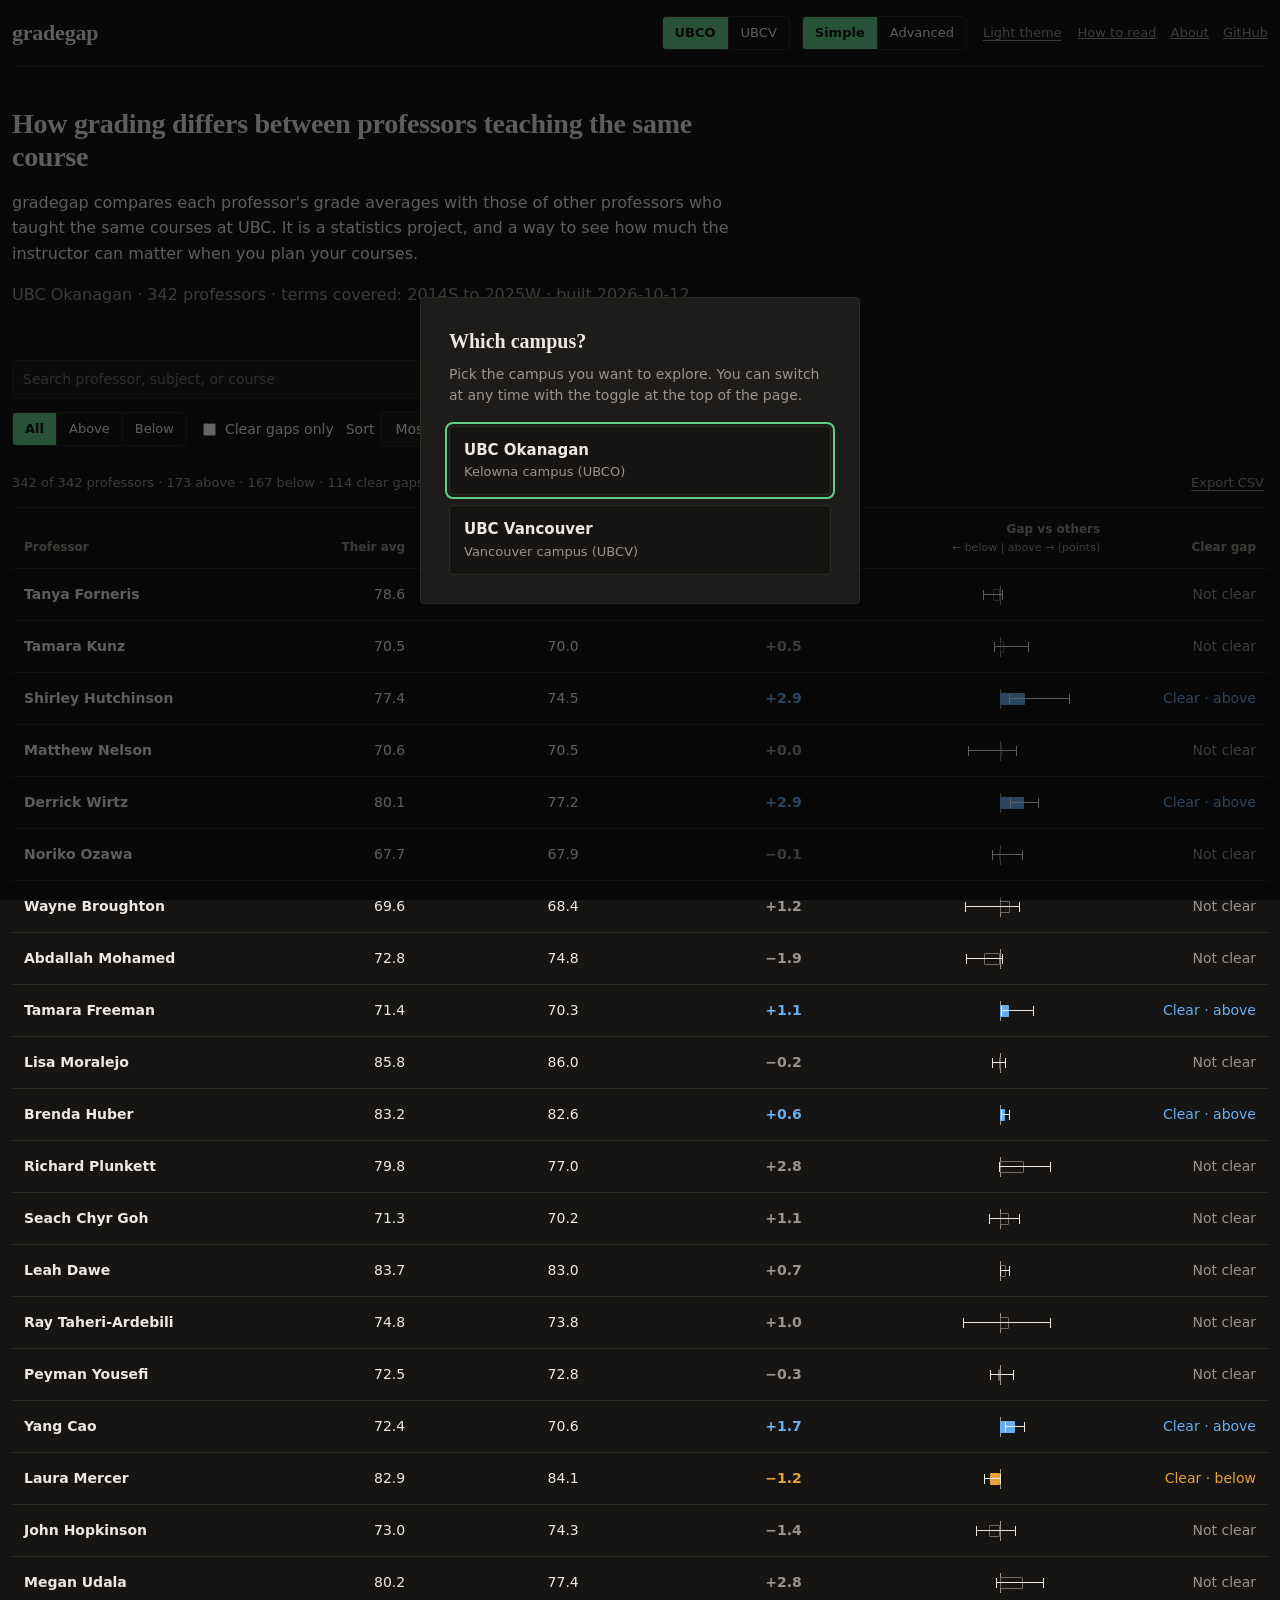
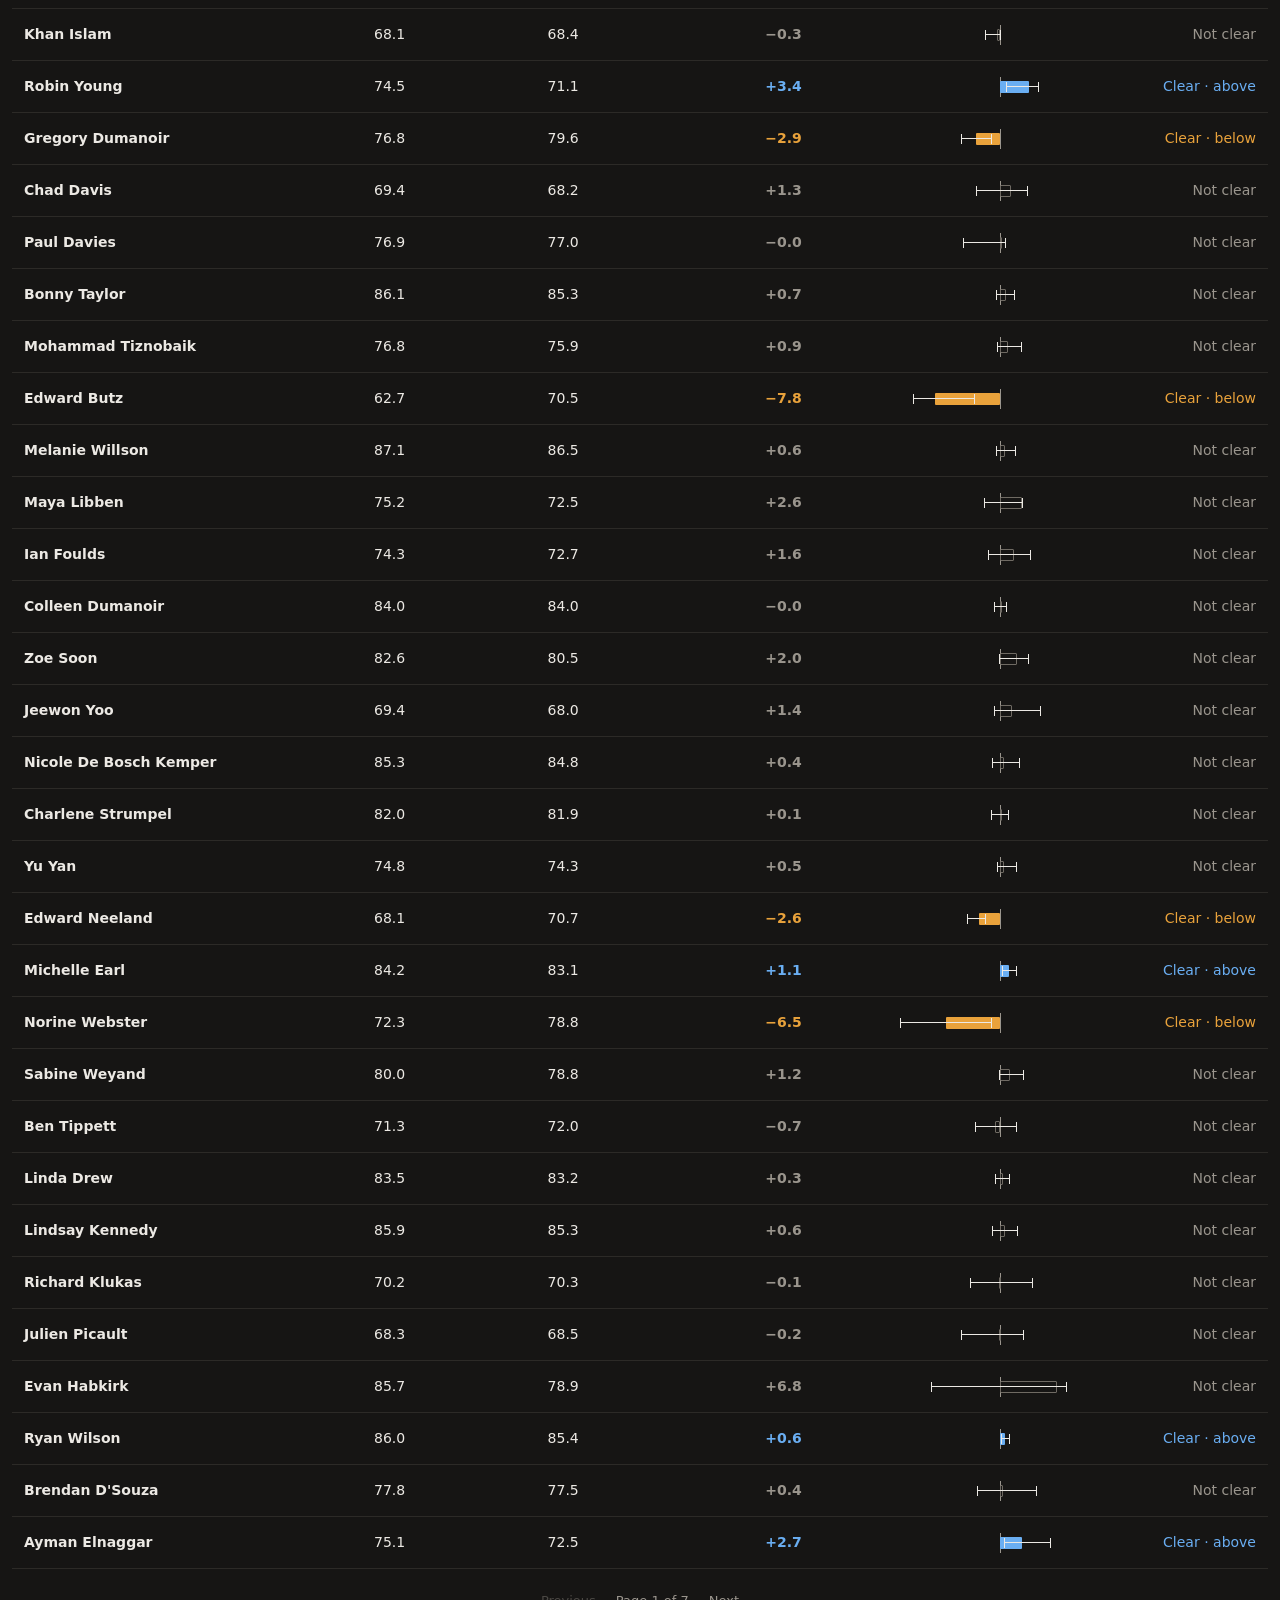
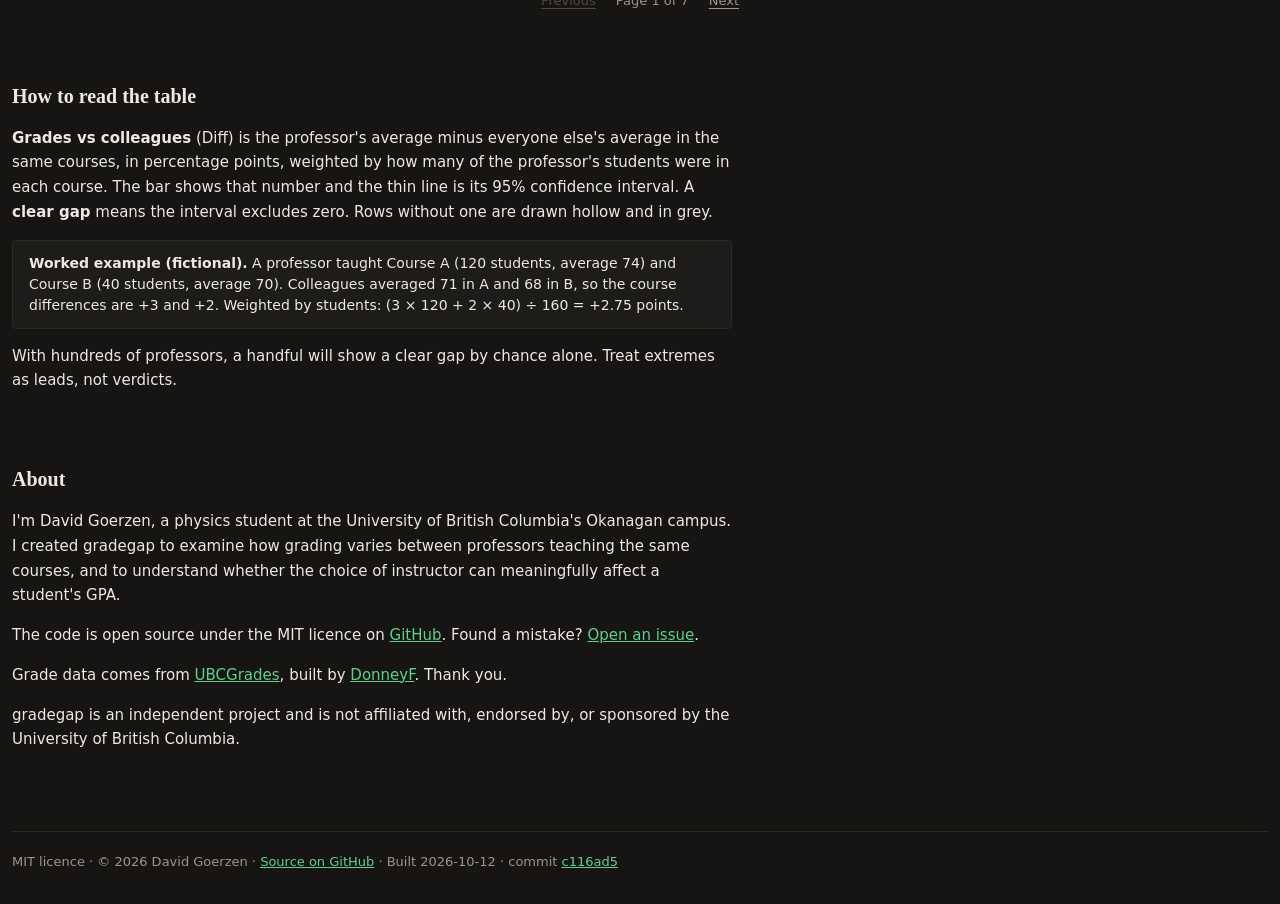
==== commit dba44024: "Update dashboard" ====
--- a/index.html
+++ b/index.html
@@ -1 +1,64 @@
-<!doctype html><html lang="en"><head><meta charset="utf-8"><meta name="viewport" content="width=device-width,initial-scale=1"><title>gradegap</title><style>body{font:16px/1.5 system-ui,sans-serif;max-width:560px;margin:15vh auto;padding:0 20px;background:#161514;color:#ece9e4}</style></head><body><h1>gradegap is being built</h1><p>This placeholder is replaced by the real site when the "Build site" workflow finishes. Open the repo's Actions tab, pick "Build dashboard", and click Run workflow.</p></body></html>
+<!doctype html>
+<html lang="en" data-theme="dark" data-build="c116ad5"><head><meta charset="utf-8">
+<meta name="viewport" content="width=device-width, initial-scale=1, viewport-fit=cover">
+<title>gradegap: how grading differs between UBC professors</title>
+<meta name="description" content="Compare how UBC professors grade against colleagues teaching the same courses. Descriptive statistics from the UBCGrades data for UBC Okanagan and UBC Vancouver.">
+<link rel="icon" href="site/favicon.svg" type="image/svg+xml">
+<meta property="og:type" content="website"><meta property="og:title" content="gradegap">
+<meta property="og:description" content="How grading differs between professors teaching the same course at UBC.">
+<meta property="og:url" content="https://gradegap.goerzen.dev/"><meta property="og:image" content="https://gradegap.goerzen.dev/site/og.png">
+<meta name="twitter:card" content="summary_large_image">
+<link rel="stylesheet" href="site/styles.css?v=c116ad5">
+</head>
+<body>
+<div class="wrap">
+<header>
+ <a class="mark serif" href="#top">gradegap</a>
+ <div class="nav">
+  <div class="seg" id="campus" role="group" aria-label="Campus"><button data-v="UBCO" aria-pressed="true">UBCO</button><button data-v="UBCV" aria-pressed="false">UBCV</button></div>
+  <div class="seg" id="mode" role="group" aria-label="Detail level"><button data-v="simple" aria-pressed="true">Simple</button><button data-v="adv" aria-pressed="false">Advanced</button></div>
+  <button class="tbtn" id="theme" aria-label="Switch colour theme">Light theme</button>
+  <span class="links"><a href="#how-to-read">How to read</a><a href="#about">About</a><a href="https://github.com/GavidD/UBCO-Professors-Grades-Statistical-Analysis" target="_blank" rel="noopener">GitHub</a></span>
+ </div>
+</header>
+<main id="top">
+<noscript><p class="intro">gradegap needs JavaScript to show the table.</p></noscript>
+<div class="intro">
+ <h1 class="serif">How grading differs between professors teaching the same course</h1>
+ <p>gradegap compares each professor's grade averages with those of other professors who taught the same courses at UBC. It is a statistics project, and a way to see how much the instructor can matter when you plan your courses.</p>
+ <p class="status" id="status"></p>
+</div>
+<div class="controls">
+ <div class="row1">
+  <div class="sbox"><input id="q" type="search" placeholder="Search professor, subject, or course" aria-label="Search"><kbd>/</kbd></div>
+  <select id="subj" aria-label="Subject"></select>
+ </div>
+ <div class="row2">
+  <div class="seg" id="dir" role="group" aria-label="Direction"><button data-v="all" aria-pressed="true">All</button><button data-v="above" aria-pressed="false">Above</button><button data-v="below" aria-pressed="false">Below</button></div>
+  <label class="chk"><input type="checkbox" id="clr"> Clear gaps only</label>
+  <label class="chk">Sort <select id="sort"></select></label>
+  <button class="tbtn" id="reset">Reset</button>
+ </div>
+</div>
+<div class="tablehead"><span class="count" id="count" aria-live="polite"></span><button class="tbtn" id="exp">Export CSV</button></div>
+<div class="scroll"><table id="tbl"><thead id="th"></thead><tbody id="tb"></tbody></table></div>
+<div class="pager" id="pager"></div>
+
+<section class="doc" id="how-to-read">
+ <h2 class="serif">How to read the table</h2>
+ <p><b>Grades vs colleagues</b> (Diff) is the professor's average minus everyone else's average in the same courses, in percentage points, weighted by how many of the professor's students were in each course. The bar shows that number and the thin line is its 95% confidence interval. A <b>clear gap</b> means the interval excludes zero. Rows without one are drawn hollow and in grey.</p>
+ <div class="ex"><b>Worked example (fictional).</b> A professor taught Course A (120 students, average 74) and Course B (40 students, average 70). Colleagues averaged 71 in A and 68 in B, so the course differences are +3 and +2. Weighted by students: (3 × 120 + 2 × 40) ÷ 160 = +2.75 points.</div>
+ <p>With hundreds of professors, a handful will show a clear gap by chance alone. Treat extremes as leads, not verdicts.</p>
+</section>
+<section class="doc" id="about">
+ <h2 class="serif">About</h2>
+ <p>I'm David Goerzen, a physics student at the University of British Columbia's Okanagan campus. I created gradegap to examine how grading varies between professors teaching the same courses, and to understand whether the choice of instructor can meaningfully affect a student's GPA.</p>
+ <p>The code is open source under the MIT licence on <a href="https://github.com/GavidD/UBCO-Professors-Grades-Statistical-Analysis" target="_blank" rel="noopener">GitHub</a>. Found a mistake? <a href="https://github.com/GavidD/UBCO-Professors-Grades-Statistical-Analysis/issues" target="_blank" rel="noopener">Open an issue</a>.</p>
+ <p>Grade data comes from <a href="https://ubcgrades.com" target="_blank" rel="noopener">UBCGrades</a>, built by <a href="https://github.com/DonneyF/ubcgrades" target="_blank" rel="noopener">DonneyF</a>. Thank you.</p>
+ <p>gradegap is an independent project and is not affiliated with, endorsed by, or sponsored by the University of British Columbia.</p>
+</section>
+</main>
+<dialog id="pick" aria-labelledby="pt"><h2 id="pt" class="serif">Which campus?</h2><p>Pick the campus you want to explore. You can switch at any time with the toggle at the top of the page.</p><div class="pick"><button data-v="UBCO"><b>UBC Okanagan</b><span>Kelowna campus (UBCO)</span></button><button data-v="UBCV"><b>UBC Vancouver</b><span>Vancouver campus (UBCV)</span></button></div></dialog>
+<footer>MIT licence · © 2026 David Goerzen · <a href="https://github.com/GavidD/UBCO-Professors-Grades-Statistical-Analysis">Source on GitHub</a> · Built 2026-10-12 · commit <a href="https://github.com/GavidD/UBCO-Professors-Grades-Statistical-Analysis/commit/c116ad5e34a17b3a46a127730ffdf9dfcf3c09da">c116ad5</a></footer>
+</div>
+<script src="site/app.js?v=c116ad5" defer></script></body></html>
--- a/site/styles.css
+++ b/site/styles.css
@@ -0,0 +1,72 @@
+/* Optional self-hosted fonts: put .woff2 files in /fonts and uncomment (see README).
+@font-face{font-family:"IBM Plex Sans";src:url(../fonts/IBMPlexSans-Regular.woff2) format("woff2");font-display:swap}
+@font-face{font-family:"Source Serif 4";src:url(../fonts/SourceSerif4-SemiBold.woff2) format("woff2");font-weight:600;font-display:swap}
+*/
+:root{--bg:#f7f5f1;--panel:#fffdf9;--text:#1b1a18;--muted:#6b665e;--line:#dedad2;--accent:#2a7a4b;--on:#fff;--up:#1f5fa8;--down:#b45309;--flat:#9a958d;--hover:#efece5;box-sizing:border-box;padding-top:env(safe-area-inset-top,0px);padding-bottom:env(safe-area-inset-bottom,0px)}
+:root[data-theme=dark]{--bg:#161514;--panel:#1d1c1a;--text:#ece9e4;--muted:#9a958d;--line:#2c2a27;--accent:#62cf8d;--on:#161514;--up:#6aaef2;--down:#e9a23b;--flat:#6f6a63;--hover:#242220}
+*{box-sizing:border-box}html{scroll-padding-top:env(safe-area-inset-top,0px);scroll-behavior:smooth}
+body{margin:0;background:var(--bg);color:var(--text);font:14px/1.5 "IBM Plex Sans",system-ui,-apple-system,"Segoe UI",sans-serif}
+.serif{font-family:"Source Serif 4",Charter,Georgia,serif}
+.wrap{max-width:1360px;margin:0 auto;padding:0 12px}
+a{color:var(--accent)}a:hover{text-decoration-thickness:2px}
+:focus-visible{outline:2px solid var(--accent);outline-offset:2px}
+.note{background:var(--panel);border-bottom:1px solid var(--line);color:var(--muted);font-size:12px;text-align:center;padding:6px 12px}
+header{display:flex;align-items:center;justify-content:space-between;gap:16px;flex-wrap:wrap;padding:16px 0;border-bottom:1px solid var(--line)}
+.mark{font-size:22px;font-weight:700;letter-spacing:-.01em;text-decoration:none;color:var(--text)}
+.nav{display:flex;align-items:center;gap:12px;flex-wrap:wrap}
+.seg{display:inline-flex;border:1px solid var(--line);border-radius:4px;overflow:hidden}
+.seg button{border:0;background:transparent;color:var(--text);font:inherit;font-size:13px;padding:6px 12px;cursor:pointer;border-right:1px solid var(--line)}
+.seg button:last-child{border-right:0}
+.seg button[aria-pressed=true]{background:var(--accent);color:var(--on);font-weight:600}
+.tbtn{border:0;background:none;color:var(--muted);font:inherit;font-size:13px;cursor:pointer;padding:6px 4px;text-decoration:underline;text-underline-offset:3px}
+.tbtn:hover{color:var(--text)}
+.links{display:flex;gap:14px;font-size:13px}.links a{color:var(--muted)}
+.intro{padding:40px 0 20px;max-width:720px}
+h1{font-size:28px;line-height:1.2;margin:0 0 16px;font-weight:600;letter-spacing:-.01em}
+.intro p{margin:0 0 12px;font-size:16px;line-height:1.6}
+.caveat{border-left:2px solid var(--flat);padding-left:12px;color:var(--muted);font-size:14px!important}
+.status{color:var(--muted);font-size:13px;margin-top:16px!important}
+.controls{display:grid;gap:12px;padding:20px 0 12px}
+.row1,.row2{display:flex;gap:12px;flex-wrap:wrap;align-items:center}
+.sbox{position:relative;flex:1 1 320px;max-width:520px;display:flex;align-items:center;gap:8px}
+input[type=search],select{font:inherit;font-size:14px;background:var(--panel);color:var(--text);border:1px solid var(--line);border-radius:4px;padding:8px 10px}
+input[type=search]{width:100%}
+kbd{font:inherit;font-size:11px;border:1px solid var(--line);border-radius:3px;padding:0 5px;color:var(--muted)}
+label.chk{display:inline-flex;gap:6px;align-items:center;cursor:pointer}
+.tablehead{display:flex;justify-content:space-between;align-items:baseline;gap:12px;padding:8px 0}
+.count{color:var(--muted);font-size:13px}
+.scroll{overflow-x:auto;border-top:1px solid var(--line)}
+table{border-collapse:collapse;width:100%;font-variant-numeric:tabular-nums}
+th,td{padding:12px 12px;text-align:right;border-bottom:1px solid var(--line);white-space:nowrap}
+.simple td{padding:15px 12px}
+th{font-size:12px;font-weight:600;color:var(--muted);vertical-align:bottom;position:sticky;top:0;background:var(--bg)}
+th button{all:unset;cursor:pointer;color:inherit;font:inherit}th button:hover{color:var(--text)}
+th[aria-sort] button{color:var(--text)}
+.l{text-align:left}
+tr.r{cursor:pointer}tr.r:hover td{background:var(--hover)}
+td.nm{font-weight:600}
+.muted{color:var(--muted)}.up{color:var(--up)}.down{color:var(--down)}
+.adv>thead th:first-child,.adv>tbody>tr.r>td:first-child{position:sticky;left:0;background:var(--bg);z-index:1}
+.ch{position:relative;width:200px;height:20px;margin-left:auto}
+.ch .z{position:absolute;left:50%;top:0;bottom:0;width:1px;background:var(--muted)}
+.ch .b{position:absolute;top:4px;height:12px;border-radius:1px}
+.ch .w{position:absolute;top:9.5px;height:1px;background:var(--text)}
+.ch .c{position:absolute;top:5px;height:10px;width:1px;background:var(--text)}
+.axl{display:block;font-weight:400;font-size:11px;margin-top:2px}
+.det td{background:var(--panel);text-align:left;white-space:normal;padding:12px 16px 18px}
+.det table{width:auto;min-width:560px}.det th{position:static;background:none}.det td{padding:8px 12px;background:none}
+.det .b2{font-size:13px;color:var(--muted);margin:0 0 8px}
+.empty{padding:32px 0;color:var(--muted)}
+section.doc{padding:48px 0 8px;max-width:720px}
+h2{font-size:20px;margin:0 0 12px;font-weight:600}
+.doc p,.doc li{line-height:1.65;font-size:15px}
+.ex{background:var(--panel);border:1px solid var(--line);border-radius:4px;padding:12px 16px;font-size:14px}
+footer{margin-top:56px;padding:20px 0 32px;border-top:1px solid var(--line);color:var(--muted);font-size:13px}
+dialog{border:1px solid var(--line);border-radius:4px;background:var(--panel);color:var(--text);padding:28px;max-width:440px;width:calc(100% - 32px)}
+dialog::backdrop{background:rgba(0,0,0,.6)}
+dialog h2{margin:0 0 8px}dialog p{margin:0 0 20px;color:var(--muted)}
+.pick{display:grid;gap:10px}.pick button{font:inherit;text-align:left;background:var(--bg);color:var(--text);border:1px solid var(--line);border-radius:4px;padding:12px 14px;cursor:pointer}
+.pick button:hover{border-color:var(--accent)}.pick b{display:block;font-size:15px}.pick span{color:var(--muted);font-size:13px}
+button:disabled{opacity:.4;cursor:default}.pager{display:flex;gap:16px;align-items:center;justify-content:center;padding:16px 0;color:var(--muted);font-size:13px}.err a{color:var(--accent)}
+@media(max-width:720px){.wrap{padding:0 8px}.ch{width:140px}.simple .c-avg,.simple .c-ch{display:none}#tbl>thead th:first-child,#tbl>tbody>tr.r>td:first-child{position:sticky;left:0;background:var(--bg);z-index:1}}
+@media(prefers-reduced-motion:reduce){html{scroll-behavior:auto}}
